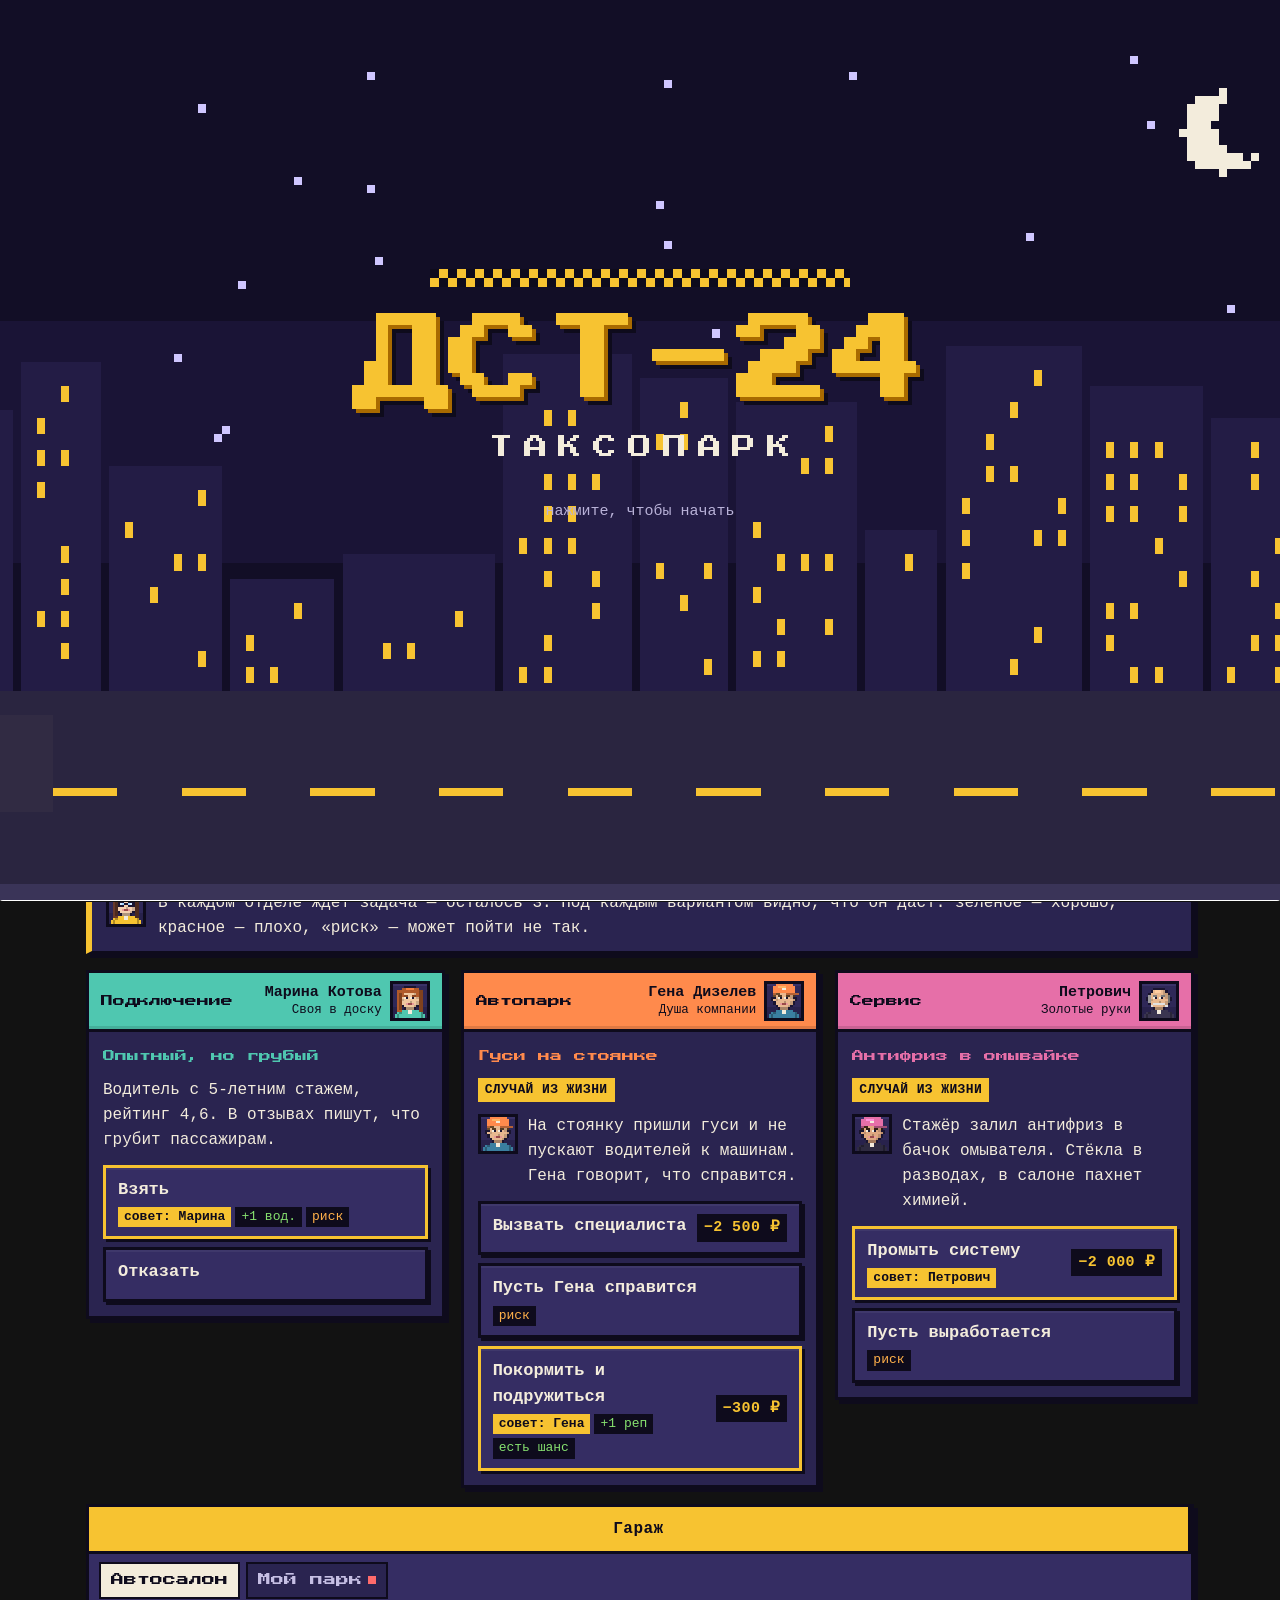
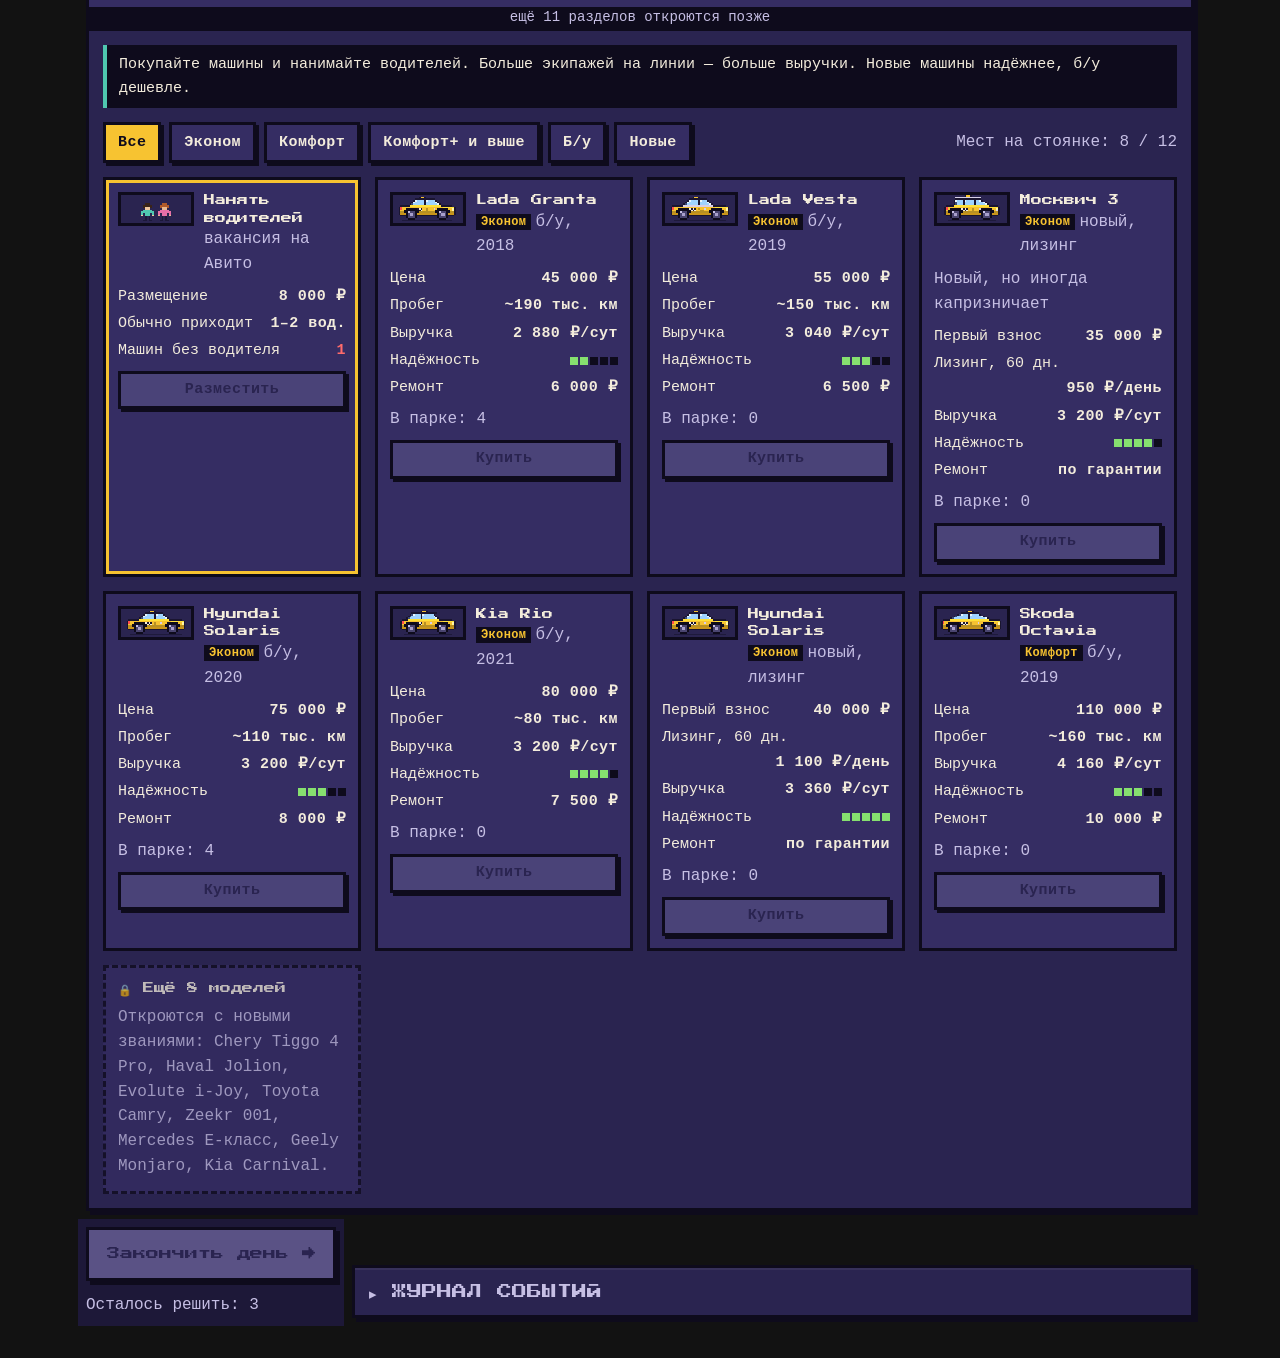
==== index.html @ 4552a959 "Онлайн: исправления после ревью — бот не трогает облако, снимок правок баланса в партии, честное сор" ====
<!doctype html>
<html lang="ru">
<head>
<meta charset="utf-8">
<meta name="viewport" content="width=device-width,initial-scale=1,viewport-fit=cover">
<link rel="manifest" href="manifest.webmanifest">
<meta name="theme-color" content="#1d1838">
<link rel="icon" href="icon-192.png">
<link rel="apple-touch-icon" href="icon-192.png">
<meta name="apple-mobile-web-app-capable" content="yes">
<meta name="apple-mobile-web-app-title" content="ДСТ-24">
<style>:root{padding-top:env(safe-area-inset-top,0px);padding-bottom:env(safe-area-inset-bottom,0px)}body{margin:0}img{max-width:100%}[hidden]{display:none!important}</style>
</head>
<body>
<title>Таксопарк «ДСТ-24»</title>
<meta name="claude:viewport-fit-sides" content="cover">
<link rel="preconnect" href="https://fonts.googleapis.com">
<link rel="stylesheet" href="https://fonts.googleapis.com/css2?family=Press+Start+2P&family=PT+Mono&display=swap">
<style>
/* Layout: manager game — header, HUD, city ticker, goals/quest, pixel scene, three department desks, tabbed management panel, end-of-day bar. Single dark "night shift" look. */
:root{
  --night:#1d1838; --panel:#2a2450; --panel-2:#352d63; --edge:#0e0b1c;
  --ink:#f3ecdc; --muted:#a8a0cc; --taxi:#f7c331;
  --d1:#4fc7b0; --d2:#ff8a4c; --d3:#e66fa8;
  --good:#86e06f; --bad:#ff6b6b;
  --deep:#1b1530; --hover:#41387a;
  --f-display:"Press Start 2P", "PT Mono", monospace;
  --f-body:"PT Mono", "Courier New", monospace;
  color-scheme:dark;
}
*{box-sizing:border-box}
body{background:var(--night);color:var(--ink);font-family:var(--f-body);font-size:17px;line-height:1.4}
.wrap{max-width:1140px;margin:0 auto;padding-block:20px 40px;padding-left:max(16px,env(safe-area-inset-left,0px));padding-right:max(16px,env(safe-area-inset-right,0px));display:grid;gap:16px}
h1,h2,h3{font-family:var(--f-display);font-weight:400;margin:0;text-wrap:balance}
p{margin:0}
.px{border:3px solid var(--edge);box-shadow:4px 4px 0 var(--edge)}
canvas{display:block;image-rendering:pixelated;image-rendering:crisp-edges}
button{font:inherit;color:inherit;cursor:pointer}
button:focus-visible,input:focus-visible{outline:3px solid var(--taxi);outline-offset:2px}

header{display:flex;flex-wrap:wrap;align-items:center;justify-content:space-between;gap:12px}
.logo{display:flex;align-items:center;gap:12px}
.checker{width:36px;height:24px;flex:none;background:conic-gradient(var(--edge) 25%,var(--taxi) 0 50%,var(--edge) 0 75%,var(--taxi) 0) 0 0/12px 12px;border:3px solid var(--edge)}
h1{font-size:clamp(14px,2.6vw,20px);color:var(--taxi);text-shadow:3px 3px 0 var(--edge)}
.head-right{display:flex;flex-wrap:wrap;gap:8px;align-items:center}
.date{font-family:var(--f-display);font-size:10px;background:var(--panel);padding:8px 10px}
.toggle{font-family:var(--f-display);font-size:9px;padding:8px 10px;background:var(--panel-2);border:3px solid var(--edge);box-shadow:3px 3px 0 var(--edge)}
.toggle.on{background:var(--taxi);color:var(--edge)}
.goal{font-size:15px;color:var(--muted)}
.goal b{color:var(--ink);font-weight:600}

.hud{display:grid;grid-template-columns:repeat(auto-fit,minmax(140px,1fr));gap:10px}
.stat{position:relative;background:var(--panel);padding:10px 12px;display:grid;gap:6px;min-width:0}
.stat .lbl{font-size:13px;color:var(--muted);text-transform:uppercase;letter-spacing:.08em}
.stat .val{font-family:var(--f-display);font-size:11px;font-variant-numeric:tabular-nums;white-space:nowrap;overflow:hidden;text-overflow:ellipsis}
.bar{height:10px;background:var(--edge);position:relative}
.bar i{position:absolute;inset:0 auto 0 0;background:var(--taxi);transition:width .4s steps(8)}
.bar.green i{background:var(--good)}
.stat.money .val{color:var(--taxi)}
.flash-up{animation:fu .6s steps(3)}.flash-down{animation:fd .6s steps(3)}
@keyframes fu{50%{color:var(--good)}} @keyframes fd{50%{color:var(--bad)}}

.ticker{display:flex;flex-wrap:wrap;gap:8px;align-items:center}
.ticker .lab{font-family:var(--f-display);font-size:9px;color:var(--muted)}
.news{font-size:15px;background:var(--panel);border:3px solid var(--edge);padding:4px 8px}
.news.up{border-color:var(--good)}.news.down{border-color:var(--bad)}
.news small{color:var(--muted)}
/* лента города: прогноз и новости карточками */
.ticker .lab{display:flex;align-items:center;gap:6px}
.wxs{display:flex;gap:6px;flex-wrap:wrap}
.wx,.nw{display:flex;align-items:center;gap:8px;background:var(--panel);border:3px solid var(--edge);box-shadow:3px 3px 0 var(--edge);padding:4px 10px 4px 6px;cursor:help;min-width:0}
.wx.now{background:var(--panel-2);border-color:#5a5285;padding:4px 12px 4px 6px}
.wx small,.nw-t small{display:block;font-size:12px;color:var(--muted);line-height:1.2;white-space:nowrap}
.wx b{display:block;font-size:15px;line-height:1.25}
.wx:not(.now){filter:saturate(.8)}
.fxs{display:flex;gap:4px;margin-top:3px;flex-wrap:wrap}
.fx{font-size:12px;line-height:1.4;padding:0 5px;background:var(--edge);white-space:nowrap}.fx.up{color:var(--good)}.fx.down{color:var(--bad)}
.ticker .tk{display:flex;flex-wrap:wrap;gap:8px;min-width:0}
.nw{border-left:6px solid var(--muted);scroll-snap-align:start;flex:none}
.nw.up{border-left-color:var(--good)}.nw.down{border-left-color:var(--bad)}
.nw.crisis{animation:pulseR 1.4s ease-in-out infinite;border-color:var(--bad)}
.nw-t b{display:block;font-weight:600;font-size:15px;line-height:1.25;white-space:nowrap}
.pips{display:flex;gap:2px;margin-left:2px}.pips i{width:5px;height:5px;background:#ffffff22}.pips i.on{background:var(--taxi)}
/* значок показателя слева от числа */
.stat .sv{display:flex;align-items:center;gap:10px;min-width:0}
.badge{flex:none;width:40px;height:40px;display:grid;place-items:center;background:var(--deep);box-shadow:inset 0 0 0 2px #ffffff12,3px 3px 0 var(--edge)}
.badge{position:relative}.badge .i16{display:block}
.badge .bn{position:absolute;right:-6px;top:-6px;min-width:16px;height:16px;padding:0 3px;background:var(--bad);color:var(--edge);font:9px/16px var(--f-display);font-style:normal;text-align:center;box-shadow:2px 2px 0 var(--edge)}
.badge.b-up .i16{animation:hop .5s steps(5)}.badge.b-down .i16{animation:sag .5s steps(5)}
.stat.money .badge.b-up .i16,.stat.money .badge.b-down .i16{animation:spin .6s steps(6)}
.stat.day .badge.b-up .i16{animation:flipX .5s steps(5)}
.stat.rep .badge.b-up{animation:glowB .7s steps(4)}
@keyframes hop{40%{transform:translateY(-6px)}}
@keyframes sag{0%{filter:brightness(.6)}30%{transform:translateX(-2px)}60%{transform:translateX(2px)}}
@keyframes spin{25%{transform:scaleX(.2)}50%{transform:scaleX(-1)}75%{transform:scaleX(.2)}}
@keyframes flipX{50%{transform:rotateX(90deg)}}
@keyframes glowB{50%{box-shadow:inset 0 0 0 2px var(--taxi),0 0 14px var(--taxi),3px 3px 0 var(--edge)}}
.toggle .i16{vertical-align:-3px}.toggle .i16+*,#menuBtn .i16{margin-right:6px}
.goalbox .lvl{display:inline-flex;align-items:center;gap:6px}
@media (prefers-reduced-motion:reduce){.badge .i16,.badge{animation:none!important}}

.tasks{display:grid;grid-template-columns:repeat(auto-fit,minmax(300px,1fr));gap:12px}
.goalbox{background:var(--panel);padding:12px 14px;display:grid;grid-template-columns:auto 1fr;gap:8px 14px;align-items:center;min-width:0}
.goalbox .lvl{font-family:var(--f-display);font-size:9px;color:var(--edge);background:var(--taxi);padding:6px 8px;white-space:nowrap}
.goalbox.quest .lvl{background:var(--d1)}
.goalbox .gt{font-weight:600;min-width:0}
.goalbox .gr{font-size:15px;color:var(--good);grid-column:1/-1}
.goalbox .bar{grid-column:1/-1}

.scene-box{background:var(--edge);overflow:hidden}
#scene,#sceneGL{margin:0 auto}

.desks{display:grid;grid-template-columns:repeat(auto-fit,minmax(290px,1fr));gap:16px;align-items:start}
.desk{background:var(--panel);min-width:0;position:relative}
.desk-head{display:flex;align-items:center;gap:10px;padding:8px 12px;background:var(--dc);color:var(--edge);border-bottom:3px solid var(--edge)}
.desk-head h2{font-size:10px}
.desk-head .boss{margin-left:auto;display:flex;align-items:center;gap:8px;text-align:right;font-size:14px;font-weight:600;line-height:1.15;min-width:0}
.face{width:40px;height:40px;background:var(--panel-2);border:3px solid var(--edge);flex:none}
.face.big{width:64px;height:64px}
.desk-body{padding:14px;display:grid;gap:12px;min-width:0}
.desk h3{font-size:10px;line-height:1.6;color:var(--dc);padding-right:70px}
.ev-text{display:flex;gap:10px;align-items:flex-start}
.badges{display:flex;flex-wrap:wrap;gap:6px}
.funny,.chainb{font-family:var(--f-display);font-size:8px;color:var(--edge);background:var(--taxi);padding:3px 5px}
.chainb{background:var(--d1)}
.choices{display:grid;gap:8px}
.choice{display:flex;justify-content:space-between;align-items:center;gap:10px;text-align:left;background:var(--panel-2);padding:9px 12px;border:3px solid var(--edge);box-shadow:3px 3px 0 var(--edge);font-weight:600;font-size:16px}
.choice:hover{background:var(--hover)}
.choice:active,.buy:active,.tab:active,.toggle:active{transform:translate(3px,3px);box-shadow:none}
.tag{font-family:var(--f-display);font-size:9px;white-space:nowrap;padding:4px 5px;background:var(--edge);color:var(--taxi)}
.tag.plus{color:var(--good)}
.result{background:var(--edge);padding:10px 12px;display:grid;gap:8px}
.chips{display:flex;flex-wrap:wrap;gap:6px}
.chip{font-family:var(--f-display);font-size:9px;padding:4px 6px;background:var(--panel-2)}
.chip.up{color:var(--good)}.chip.down{color:var(--bad)}
.stamp{position:absolute;top:62px;right:10px;font-family:var(--f-display);font-size:9px;color:var(--good);border:3px solid var(--good);padding:5px 6px;transform:rotate(-8deg);background:var(--panel)}

.mgmt{background:var(--panel);display:grid;min-width:0}
.mtabs{display:flex;flex-wrap:wrap;gap:0;border-bottom:3px solid var(--edge);background:var(--edge)}
.mtab{font-family:var(--f-display);font-size:9px;padding:12px 12px;background:var(--panel-2);border:0;border-right:3px solid var(--edge);color:var(--muted)}
.mtab.on{background:var(--taxi);color:var(--edge)}
.mbody{padding:14px;display:grid;gap:14px;min-width:0}
.sub{color:var(--muted);font-size:15px}

.tabs{display:flex;flex-wrap:wrap;gap:8px}
.tab{font-family:var(--f-display);font-size:9px;padding:8px 10px;background:var(--panel-2);border:3px solid var(--edge);box-shadow:3px 3px 0 var(--edge)}
.tab.on{background:var(--taxi);color:var(--edge)}
.grid{display:grid;grid-template-columns:repeat(auto-fit,minmax(210px,1fr));gap:14px}
.card2{background:var(--panel-2);padding:12px;display:grid;gap:8px;align-content:start;min-width:0;border:3px solid var(--edge)}
.car-top{display:flex;align-items:center;gap:10px}
.mini{width:76px;height:34px;background:var(--panel);border:3px solid var(--edge);flex:none}
.card2 h3{font-size:10px;line-height:1.5}
.kind{font-size:14px;color:var(--muted)}
.cls{font-family:var(--f-display);font-size:8px;background:var(--edge);color:var(--taxi);padding:2px 4px;margin-right:4px;vertical-align:1px}
.specs{display:grid;gap:4px;font-size:15px}
.spec{display:flex;justify-content:space-between;gap:8px}
.spec b{font-family:var(--f-display);font-size:9px;font-weight:400;align-self:center;white-space:nowrap}
.pips{display:flex;gap:2px}.pips i{width:8px;height:8px;background:var(--edge)}.pips i.on{background:var(--good)}
.btns{display:flex;flex-wrap:wrap;gap:8px;align-items:center}
.buy{flex:1;font-family:var(--f-display);font-size:9px;padding:9px 8px;background:var(--taxi);color:var(--edge);border:3px solid var(--edge);box-shadow:3px 3px 0 var(--edge);white-space:nowrap}
.buy.alt{background:var(--panel);color:var(--ink)}
.buy.sm{flex:0 0 auto;padding:7px 10px}
.cred{justify-content:flex-start;flex-wrap:nowrap;gap:12px}.cg{font:32px/1 var(--f-display);min-width:44px;height:44px;line-height:44px;text-align:center;background:var(--edge);color:var(--muted)}.cg.gA{color:var(--good)}.cg.gC{color:var(--taxi)}.cg.gD{color:var(--bad)}
.buy:disabled{background:#4a4378;color:var(--panel);cursor:not-allowed}
.done-tag{font-family:var(--f-display);font-size:9px;color:var(--good)}
.ownG{display:grid;grid-template-columns:repeat(auto-fill,minmax(128px,1fr));gap:10px}.own{background:var(--panel);border:3px solid var(--edge);padding:8px;overflow-wrap:anywhere;display:grid;gap:6px;justify-items:center;text-align:center;align-content:space-between}.own b{font-family:var(--f-display);font-size:9px;font-weight:400;line-height:1.5}.own small{color:var(--muted);line-height:1.35}.own.has{border-color:var(--good)}.own .buy{width:100%;min-height:44px}

.tablewrap{overflow-x:auto;max-height:440px;overflow-y:auto;border:3px solid var(--edge)}
table{border-collapse:collapse;width:100%;font-size:15px;font-variant-numeric:tabular-nums;min-width:560px}
th{font-family:var(--f-display);font-size:8px;color:var(--muted);text-align:left;padding:8px;background:var(--edge);position:sticky;top:0}
td{padding:6px 8px;border-bottom:2px solid var(--panel);background:var(--panel-2)}
td .bar{width:70px}
.st-ok{color:var(--good)}.st-bad{color:var(--bad)}

.dept3{display:grid;grid-template-columns:repeat(auto-fit,minmax(280px,1fr));gap:14px}
.dcard{background:var(--panel-2);border:3px solid var(--edge);display:grid;min-width:0}
.dcard .dh{background:var(--dc);color:var(--edge);padding:8px 10px;font-family:var(--f-display);font-size:9px;border-bottom:3px solid var(--edge)}
.dcard .db{padding:12px;display:grid;gap:10px}
.who{display:flex;gap:10px;align-items:center}
.who b{font-size:17px}
.perk{font-size:14px;color:var(--muted)}
.perk strong{color:var(--taxi);font-weight:600}
.namefield{display:flex;gap:6px}
input[type=text]{font:inherit;font-size:15px;background:var(--edge);color:var(--ink);border:3px solid var(--edge);padding:5px 8px;min-width:0;flex:1}
label.chk{display:flex;gap:6px;align-items:center;font-size:15px;cursor:pointer}
.row2{display:flex;justify-content:space-between;align-items:center;gap:8px;flex-wrap:wrap}
.count{font-family:var(--f-display);font-size:11px;min-width:3ch;text-align:center}
.netdot{display:inline-block;width:12px;height:12px;background:var(--muted);border:2px solid var(--edge);margin-right:6px;vertical-align:1px}.netdot.on{background:var(--good,#5c5)}
.netform{display:flex;flex-direction:column;gap:8px;margin:8px 0}.netform input{font:inherit;font-size:15px;background:var(--edge);color:var(--ink);border:3px solid var(--edge);padding:8px;min-width:0;width:100%}
input[type=range]{width:100%;accent-color:var(--taxi)}

.achs{display:grid;grid-template-columns:repeat(auto-fit,minmax(200px,1fr));gap:10px}
.ach{background:var(--panel-2);border:3px solid var(--edge);padding:10px;display:grid;gap:4px;opacity:.5}
.ach.got{opacity:1;border-color:var(--taxi)}
.ach b{font-family:var(--f-display);font-size:9px;line-height:1.5}
.ach span{font-size:14px;color:var(--muted)}.rew{font-style:normal;color:var(--taxi)}.livb{display:inline-flex;align-items:center;gap:6px;min-height:44px}.livb canvas.mini{width:57px;height:26px;image-rendering:pixelated}

.bottom{display:flex;flex-wrap:wrap;gap:16px;align-items:start}
.btn{font-family:var(--f-display);font-size:12px;padding:14px 18px;background:var(--taxi);color:var(--edge);border:3px solid var(--edge);box-shadow:4px 4px 0 var(--edge)}
.btn:active{transform:translate(4px,4px);box-shadow:none}
.btn:disabled{background:#5a5285;color:var(--panel);cursor:not-allowed}
.btn.ghost{background:var(--panel-2);color:var(--ink)}
.hint{color:var(--muted);font-size:15px}
.log{flex:1 1 300px;min-width:0;background:var(--panel);padding:12px 14px;max-height:200px;overflow:auto}
.log h3{font-size:10px;color:var(--muted);margin-bottom:8px}
.log ol{margin:0;padding:0;list-style:none;display:grid;gap:4px;font-size:15px}
.log li span{color:var(--muted);font-family:var(--f-display);font-size:9px;margin-right:6px}
.actions{display:flex;flex-direction:column;gap:12px}

[hidden]{display:none!important}
.modal{position:fixed;inset:0;background:rgba(14,11,28,.84);display:grid;place-items:center;z-index:20;
  padding:max(16px,env(safe-area-inset-top,0px)) max(16px,env(safe-area-inset-right,0px)) max(16px,env(safe-area-inset-bottom,0px)) max(16px,env(safe-area-inset-left,0px))}
.modal.pause{z-index:40}
.card{background:var(--panel);width:min(560px,100%);padding:20px;display:grid;gap:14px;max-height:100%;overflow:auto}
.card h2{font-size:13px;color:var(--taxi);line-height:1.5}
.rows{display:grid;gap:6px;font-variant-numeric:tabular-nums}
.row{display:flex;justify-content:space-between;gap:12px;border-bottom:2px dashed var(--panel-2);padding-bottom:5px}
.row b{font-family:var(--f-display);font-size:10px;white-space:nowrap;align-self:center}
.row.total b{color:var(--taxi)}
.pos{color:var(--good)}.neg{color:var(--bad)}
.note{color:var(--muted);font-size:15px}
.modes,.cands{display:grid;gap:10px}
.mode{display:grid;gap:4px;text-align:left;background:var(--panel-2);padding:12px 14px;border:3px solid var(--edge);box-shadow:3px 3px 0 var(--edge)}
.mode:hover{background:var(--hover)}
.mode b{font-family:var(--f-display);font-size:10px;font-weight:400;color:var(--taxi);line-height:1.5}
.mode span{color:var(--muted);font-size:15px}
.cand{display:flex;gap:12px;align-items:center;text-align:left;background:var(--panel-2);padding:10px 12px;border:3px solid var(--edge);box-shadow:3px 3px 0 var(--edge)}
.cand:hover{background:var(--hover)}
.cand div{display:grid;gap:2px;min-width:0}
.cand b{font-size:17px}
.cand small{color:var(--muted);font-size:14px}
.step{font-family:var(--f-display);font-size:9px;color:var(--muted)}
.mg-q{font-size:20px;font-weight:600;color:var(--taxi)}
.mode.mg-ok,.mg-doc.mg-ok{border-color:var(--good);background:#2f5a3a}
.mode.mg-bad,.mg-doc.mg-bad{border-color:var(--bad);background:#5a2f3a}
.mg-today{font-family:var(--f-display);font-size:13px;line-height:1.5;background:var(--taxi);color:var(--edge);border:3px solid var(--edge);padding:10px 12px;text-align:center;margin:8px 0}.mg-doc .ago:empty{display:none}.mg-doc .ago{display:block;font-size:13px;color:var(--bad);margin-top:2px}.mg-docs{display:grid;grid-template-columns:repeat(auto-fit,minmax(150px,1fr));gap:8px}
.mg-doc{display:grid;gap:2px;text-align:left;background:var(--panel-2);border:3px solid var(--edge);box-shadow:3px 3px 0 var(--edge);padding:8px 10px}
.mg-doc b{font-family:var(--f-ui);font-size:17px;letter-spacing:.05em}
.mg-doc span{font-size:15px;color:var(--muted)}
.mg-doc.on{border-color:var(--taxi);background:#4a4378}
.mg-timer{font-family:var(--f-ui);font-weight:700;font-size:18px;color:var(--taxi)}
.mg-bar{position:relative;height:34px;background:var(--edge);border:3px solid var(--edge);overflow:hidden}
.mg-zone{position:absolute;top:0;bottom:0;background:var(--good)}
.mg-mark{position:absolute;top:-2px;bottom:-2px;width:6px;margin-left:-3px;background:var(--taxi);box-shadow:0 0 0 2px var(--edge)}
.rentrow{display:grid;gap:4px;background:var(--panel);border:3px solid var(--edge);padding:8px 10px}
.rankb{font-family:var(--f-ui);font-weight:700;font-size:15px;background:var(--taxi);color:var(--edge);padding:6px 10px}
.votes{display:flex;gap:6px;align-items:center;margin-top:4px}
.votes .face{width:30px;height:30px}
.dash{background:var(--edge);padding:10px 12px;display:grid;gap:6px;font-family:"PT Mono",monospace;font-size:15px;color:var(--good)}
.lg-canvas{width:min(100%,280px);height:auto;aspect-ratio:8/9;margin:0 auto;border:3px solid var(--edge);touch-action:manipulation}
.mg-gauge{display:block;width:min(100%,384px);height:auto;margin:0 auto;border:3px solid var(--edge)}
.mg-bar.park{background:repeating-linear-gradient(90deg,#2a2740 0 18px,#322e4c 18px 20px)}
.mode:disabled{cursor:not-allowed}
.logo-c{width:32px;height:32px;flex:none}
.logo-c.sm{width:16px;height:16px;display:inline-block;vertical-align:-3px;margin-right:4px}
#ownerC{width:40px;height:40px}
.mapc{width:100%;max-width:640px;height:auto;aspect-ratio:16/9;border:3px solid var(--edge);margin:0 auto}
.sw{display:inline-block;width:12px;height:12px;border:2px solid var(--edge);margin-right:5px;vertical-align:-2px}
.chart{width:100%;height:auto;display:block}
.paper{background:#efe6cf;color:#2a2018;padding:16px 18px;border:3px solid var(--edge);display:grid;gap:8px;font-family:"PT Mono",monospace}
.paper h3{font-family:var(--f-display);font-size:11px;color:#2a2018;margin-top:4px;line-height:1.5}
.paper p{color:#3a3028;font-size:15px}
.paper-head{font-family:var(--f-display);font-size:15px;text-align:center;border-bottom:3px double #2a2018;padding-bottom:6px;letter-spacing:.05em}
.paper-sub{font-size:13px;text-align:center;color:#5a4a38}
.mode.lot{cursor:default}
/* мягче: внутренняя подсветка панелей и фон */
.px{box-shadow:4px 4px 0 var(--edge),inset 0 2px 0 rgba(255,255,255,.06)}
body{background:linear-gradient(180deg,#1f1a3c 0%,#18142f 100%) fixed}
.desk-head{box-shadow:inset 0 -3px 0 rgba(0,0,0,.12)}
.choice{box-shadow:3px 3px 0 var(--edge),inset 0 2px 0 rgba(255,255,255,.05)}
.advisor{background:var(--panel);display:flex;gap:12px;align-items:center;padding:10px 14px;border-left:6px solid var(--taxi)}
.advisor .adv-t{display:grid;gap:2px;flex:1;min-width:0}
.advisor b{font-family:var(--f-display);font-weight:400;font-size:10px;color:var(--taxi)}
.advisor span{font-size:16px}
.choice .cl{display:grid;gap:4px;min-width:0}
.effs{display:flex;flex-wrap:wrap;gap:4px}
.eff{font-style:normal;font-size:13px;font-weight:400;padding:0 6px;background:var(--edge);color:var(--muted)}
.eff.up{color:var(--good)}.eff.down{color:var(--bad)}.eff.risk{color:#ffb04a}.eff.game{color:var(--d1)}
.newdot{display:inline-block;width:8px;height:8px;background:var(--bad);margin-left:6px;vertical-align:2px}
.mtab-more{align-self:center;padding:0 12px;color:var(--muted);font-size:14px}
.hintbox{background:var(--edge);border-left:4px solid var(--d1);padding:8px 12px;font-size:15px;color:var(--ink);max-width:none}
.bignet{font-family:var(--f-display);font-size:26px;text-align:center;padding:6px 0}
.more summary{cursor:pointer;color:var(--taxi);font-size:15px;padding:6px 0}
.more[open] summary{margin-bottom:8px}
@keyframes popIn{from{opacity:0;transform:translateY(10px) scale(.97)}to{opacity:1;transform:none}}
@keyframes fadeIn{from{opacity:0}to{opacity:1}}
@keyframes slideUp{from{opacity:0;transform:translate(-50%,20px)}to{opacity:1;transform:translate(-50%,0)}}
@keyframes deskIn{from{opacity:0;transform:translateY(14px)}to{opacity:1;transform:none}}
@keyframes chipIn{from{opacity:0;transform:scale(.6)}to{opacity:1;transform:none}}
@keyframes glow{0%,100%{box-shadow:4px 4px 0 var(--edge),0 0 0 0 rgba(247,195,49,.0)}50%{box-shadow:4px 4px 0 var(--edge),0 0 18px 2px rgba(247,195,49,.45)}}
@keyframes pulseR{0%,100%{opacity:1}50%{opacity:.55}}
.modal{backdrop-filter:blur(4px);-webkit-backdrop-filter:blur(4px);animation:fadeIn .18s ease-out}
.modal .card{animation:popIn .24s cubic-bezier(.2,.9,.3,1.2)}
.toast{animation:slideUp .28s cubic-bezier(.2,.9,.3,1.1)}
.desks.fresh .desk{animation:deskIn .45s cubic-bezier(.2,.9,.3,1) both}
.desks.fresh .desk:nth-child(2){animation-delay:.08s}.desks.fresh .desk:nth-child(3){animation-delay:.16s}
.result .chip{animation:chipIn .3s cubic-bezier(.2,.9,.3,1.4) both}
.result .chip:nth-child(2){animation-delay:.05s}.result .chip:nth-child(3){animation-delay:.1s}
.mbody.swap{animation:fadeIn .2s ease-out}
.mbody.swap .card2{animation:deskIn .35s cubic-bezier(.2,.9,.3,1) both}
.mbody.swap .card2:nth-child(2){animation-delay:.04s}.mbody.swap .card2:nth-child(3){animation-delay:.08s}.mbody.swap .card2:nth-child(4){animation-delay:.12s}
.mbody.swap .card2:nth-child(5){animation-delay:.16s}.mbody.swap .card2:nth-child(n+6){animation-delay:.2s}
/* отклик: всплывающая сумма, монетки, тряска, переход ночь → утро */
.pop{position:absolute;right:10px;top:4px;font-family:var(--f-display);font-size:10px;pointer-events:none;white-space:nowrap;animation:popUp 1.3s ease-out forwards;text-shadow:2px 2px 0 var(--edge)}
.pop.pos{color:var(--good)}.pop.neg{color:var(--bad)}
@keyframes popUp{0%{opacity:0;transform:translateY(6px)}15%{opacity:1;transform:none}100%{opacity:0;transform:translateY(-22px)}}
.coin{position:absolute;left:24px;bottom:10px;width:8px;height:8px;background:var(--taxi);box-shadow:inset -2px -2px 0 #c9951a,inset 2px 2px 0 #fff6a8;pointer-events:none;animation:coinFly .9s cubic-bezier(.3,.7,.4,1) both}
@keyframes coinFly{0%{opacity:0;transform:translate(var(--x0),var(--y0)) scale(.6)}25%{opacity:1}100%{opacity:0;transform:none}}
.wrap.jolt{animation:jolt .35s steps(6)}
@keyframes jolt{0%,100%{transform:none}20%{transform:translate(-4px,1px)}40%{transform:translate(4px,-1px)}60%{transform:translate(-3px,0)}80%{transform:translate(2px,1px)}}
.dayfx{position:fixed;inset:0;z-index:35;pointer-events:none;display:grid;place-items:center;overflow:hidden;background:linear-gradient(#0b0916,var(--night) 55%,#61396d);animation:dayfx 1.4s ease-in-out forwards}
.dayfx .dfx-t{position:relative;font-family:var(--f-display);font-size:22px;color:var(--taxi);text-shadow:4px 4px 0 var(--edge)}
.dayfx .dfx-sun{position:absolute;left:50%;top:50%;width:28px;height:28px;margin:-14px;background:#ffe27a;box-shadow:0 0 0 4px #ffd447,0 0 40px 10px #ffb04a88;animation:sunUp 1.4s ease-out forwards}
@keyframes dayfx{0%{opacity:0}30%,65%{opacity:1}100%{opacity:0}}
@keyframes sunUp{0%{transform:translateY(160px);opacity:0}40%{opacity:1}100%{transform:translateY(-80px)}}
.btn:not(:disabled):hover,.toggle:hover,.tab:hover{filter:brightness(1.1)}
@media (prefers-reduced-motion:reduce){.wrap.jolt,.coin,.mbody.swap .card2{animation:none}}
.choice,.buy,.mode,.tab,.mtab,.toggle,.btn{transition:transform .12s ease,box-shadow .12s ease,background-color .15s ease,filter .15s}
.choice:hover,.mode:hover,.buy:not(:disabled):hover{transform:translate(-1px,-1px);filter:brightness(1.08)}
.choice:hover{box-shadow:5px 5px 0 var(--edge)}
.btn.ready{animation:glow 1.6s ease-in-out infinite}
.bar i{transition:width .6s cubic-bezier(.2,.9,.3,1)}
.news.crisis{animation:pulseR 1.4s ease-in-out infinite;border-color:var(--bad)}
.streak{display:flex;gap:6px;justify-content:center}
.streak i{font-style:normal;width:32px;height:32px;display:grid;place-items:center;background:var(--edge);color:var(--muted);font-family:var(--f-display);font-size:11px}
.streak i.on{background:var(--taxi);color:var(--edge)}
.dp-canvas{width:min(100%,520px);height:auto;aspect-ratio:5/3;margin:0 auto;border:3px solid var(--edge);touch-action:manipulation;cursor:pointer}
.who b{font-family:var(--f-display)}
@media (max-width:700px){.bottom{flex-direction:column-reverse}.actions{position:sticky;bottom:calc(8px + env(safe-area-inset-bottom,0px));z-index:6;flex-direction:row;flex-wrap:wrap;background:var(--night);padding:8px 0}.actions .hint{flex-basis:100%}}
.dilem{font-family:var(--f-display);font-size:13px;color:#fff;background:#d6453d;padding:2px 7px}
.dilem-t{font-size:14px;color:var(--muted);align-self:center}
.desk.dl{box-shadow:4px 4px 0 var(--edge),0 0 0 3px #d6453d inset}
.eff.echo{color:#c9a6ff}.eff.adv{color:var(--edge);background:var(--taxi);font-weight:600}
.choice.advised{border-color:var(--taxi)}
.relnote{display:block;font-style:normal;font-size:14px;margin-top:4px}.relnote.up{color:var(--good)}.relnote.down{color:var(--bad)}
.echo-it{background:var(--panel-2);border-left:4px solid var(--good);padding:8px 12px;margin:8px 0}.echo-it.bad{border-left-color:var(--bad)}
.echo-it small{color:var(--muted);font-size:14px}
.menu-grid{display:grid;grid-template-columns:repeat(auto-fit,minmax(200px,1fr));gap:10px;margin:12px 0}
.mtabs{flex-direction:column;align-items:stretch}
.mgroups{display:flex;flex-wrap:wrap;background:var(--edge)}
.mgroups .mtab{flex:1 1 auto;position:relative}
.subtabs{display:flex;flex-wrap:wrap;gap:6px;padding:8px 10px;background:var(--panel-2);border-top:3px solid var(--edge)}
.stab{font-family:var(--f-display);font-size:13px;padding:6px 10px;background:var(--panel);border:2px solid var(--edge);color:var(--muted);position:relative}
.stab.on{background:var(--ink);color:var(--edge)}
details.log summary{cursor:pointer;font-family:var(--f-display);font-size:15px;color:var(--muted);list-style:none}
details.log summary::before{content:'▸ '}details.log[open] summary::before{content:'▾ '}
details.log[open] summary{margin-bottom:8px}
.tease{background:var(--edge);border-left:4px solid var(--d3);padding:8px 12px;font-size:15px}
.tease b{color:var(--d3)}
.goalbox.kpi .lvl{background:var(--d3)}
.rel{color:var(--d3);letter-spacing:2px;font-size:15px}
.photo{width:100%;height:auto;border:3px solid var(--edge);image-rendering:pixelated}
a.btn{text-decoration:none;display:inline-block}
body.big{font-size:19px}body.big .choice{font-size:19px}body.big .kind,body.big .sub,body.big .note,body.big .news,body.big .eff{font-size:17px}body.big .stat .val{font-size:14px}
body.cb{--good:#4fa8ff;--bad:#ffb04a}
body.cb .eff.up::before,body.cb .chip.up::before{content:'▲ '}body.cb .eff.down::before,body.cb .chip.down::before{content:'▼ '}
.ticker{flex-wrap:wrap;min-width:0}
.ticker .tk{display:flex;flex-wrap:nowrap;flex:1 1 100%;gap:8px;overflow-x:auto;scroll-snap-type:x mandatory;padding-bottom:3px;scrollbar-width:none;min-width:0;-webkit-mask-image:linear-gradient(90deg,#000 92%,transparent)}
@media (min-width:701px){.ticker .tk{flex-wrap:wrap;overflow:visible;-webkit-mask-image:none}}
@media (max-width:700px){.hud .badge{width:36px;height:36px}.hud .stat .sv{gap:8px}}
.ticker .tk::-webkit-scrollbar{display:none}
.ticker .news{white-space:nowrap;flex:none}
.eff.adv2{background:#2b3a66;color:#cfe0ff}
.tag.short{background:#5a1f2a;color:#ffb3b3;display:grid;justify-items:end}.tag.short small{font-size:11px}
.later{margin-top:6px;color:var(--d3);font-size:14px}
.card2.locked{opacity:.75;border-style:dashed}
.card2.hire.need{box-shadow:0 0 0 3px var(--taxi) inset}
.stat .val small{font-size:.8em}
.actions{position:sticky;bottom:calc(8px + env(safe-area-inset-bottom,0px));z-index:6;background:var(--night);padding:8px;margin:-8px}
@media (min-width:701px){.bottom{align-items:end}}
@media (max-width:700px){
 header{gap:8px}.head-right{gap:6px;flex-wrap:nowrap;width:100%;justify-content:space-between}
 .head-right .rankb,.head-right .date{font-size:11px;padding:4px 6px}
 .logo h1{font-size:12px}
 .goal{font-size:13px}
 .hud{grid-template-columns:repeat(2,1fr);gap:6px}
 .dsea{display:none}
 .hud .stat{padding:6px 8px;gap:3px}.hud .stat .lbl{font-size:11px;letter-spacing:0}
 .hud .stat.money{grid-column:1/-1}
 .news{font-size:13px}
}
.splash{position:fixed;inset:0;z-index:100;background:var(--edge);display:grid;place-items:center;overflow:hidden;cursor:pointer;transition:opacity .5s steps(5)}
.splash.out{opacity:0;pointer-events:none}
.studio{position:fixed;inset:0;z-index:101;background:#0b0916;display:grid;place-items:center;cursor:pointer;transition:opacity .6s steps(6)}
.studio.out{opacity:0;pointer-events:none}
.studio .st-in{display:grid;justify-items:center;gap:22px;padding:16px}
.studio canvas{width:144px;height:144px;image-rendering:pixelated;animation:stPop .5s steps(5) both}
.studio .st-name{font-family:"Press Start 2P",monospace;font-size:clamp(20px,6vw,44px);letter-spacing:.04em;display:flex;position:relative;overflow:hidden;padding:4px 2px}
.studio .st-name span{opacity:0;animation:stIn .25s steps(3) forwards}
.studio .st-name .a{color:var(--taxi);text-shadow:3px 3px 0 #b5531a}
.studio .st-name .b{color:var(--ink);text-shadow:3px 3px 0 #3a3458}
.studio .st-name::after{content:"";position:absolute;top:0;bottom:0;width:18%;left:-30%;background:linear-gradient(90deg,transparent,rgba(255,255,255,.55),transparent);animation:stShine .7s 1.5s steps(8) forwards}
.studio .st-sub{font-family:"PT Mono",monospace;font-size:15px;color:#8f86b8;letter-spacing:.3em;text-transform:uppercase;opacity:0;animation:stIn .4s 1.6s steps(4) forwards}
@keyframes stPop{0%{transform:scale(0)}60%{transform:scale(1.15)}100%{transform:scale(1)}}
@keyframes stIn{to{opacity:1}}
@keyframes stShine{to{left:120%}}
#splC{position:absolute;inset:0;width:100%;height:100%;image-rendering:pixelated;object-fit:cover}
.spl-t{position:relative;text-align:center;padding:0 16px;margin-top:-12vh}
.spl-chk{width:clamp(180px,44vw,420px);height:18px;margin:0 auto 22px;background:repeating-conic-gradient(var(--taxi) 0 25%,var(--edge) 0 50%) 0 0/18px 18px;animation:splWipe .6s steps(10) both}
.spl-logo{font-family:var(--f-display);font-size:clamp(38px,10vw,96px);line-height:1.1;color:var(--taxi);text-shadow:4px 4px 0 #a86a00,8px 8px 0 var(--edge);animation:splDrop .7s steps(7) .35s both}
.spl-sub{margin-top:14px;font-family:var(--f-display);font-size:clamp(12px,2.8vw,24px);letter-spacing:.45em;padding-left:.45em;color:var(--ink);animation:splFade .5s steps(5) 1.05s both}
.spl-tap{margin-top:34px;font-size:15px;color:#b9b2d8;animation:splFade .3s 1.7s both,splBlink 1.2s steps(2) 2s infinite}
@keyframes splWipe{from{clip-path:inset(0 100% 0 0)}to{clip-path:inset(0)}}
@keyframes splDrop{from{transform:translateY(-70px);opacity:0}to{transform:none;opacity:1}}
@keyframes splFade{from{opacity:0}to{opacity:1}}
@keyframes splBlink{50%{opacity:0}}
.coach{position:absolute;z-index:16;background:var(--taxi);color:var(--deep);padding:12px 14px;font-size:15px;line-height:1.4;box-shadow:4px 4px 0 #000;animation:fadeIn .2s ease-out}
.coach::before{content:"";position:absolute;left:var(--ax,50%);top:-10px;margin-left:-10px;border:10px solid transparent;border-top:0;border-bottom-color:var(--taxi)}
.coach.float::before{display:none}
.coach.float{box-shadow:4px 4px 0 #000,0 0 0 4px var(--deep)}
.coach.above::before{top:auto;bottom:-10px;border:10px solid transparent;border-bottom:0;border-top-color:var(--taxi)}
.coach .cstep{font-family:var(--f-display);font-size:9px;letter-spacing:.05em;opacity:.75}
.coach p{margin:6px 0 10px}
.coach .cbtns{display:flex;gap:10px;align-items:center;flex-wrap:wrap}
.coach .buy{background:var(--deep);color:var(--taxi)}
.coach .cskip{background:none;border:0;color:var(--deep);text-decoration:underline;font:inherit;font-size:13px;cursor:pointer;padding:4px 0}
.coach-hl{position:relative;z-index:15;outline:4px solid var(--taxi);outline-offset:4px;animation:coachPulse 1.2s steps(2) infinite}
@keyframes coachPulse{50%{outline-color:#fff6c4}}
ol.steps{padding-left:22px;display:grid;gap:4px}
.codebox{width:100%;min-height:110px;resize:vertical;font-family:"PT Mono",monospace;font-size:13px;line-height:1.35;background:var(--edge);color:var(--ink);border:3px solid var(--edge);padding:8px;word-break:break-all}
.codebox:focus-visible{outline:3px solid var(--taxi);outline-offset:2px}
.toast{position:fixed;left:50%;bottom:calc(16px + env(safe-area-inset-bottom,0px));transform:translateX(-50%);background:var(--taxi);color:var(--edge);font-family:var(--f-display);font-size:10px;line-height:1.6;padding:10px 14px;z-index:30;max-width:calc(100% - 32px);text-align:center}

/* ---- читаемость: крупнее и контрастнее, стиль тот же ---- */
:root{--muted:#c6bfe4;--f-ui:"PT Mono","Courier New",monospace}
body{font-size:16px;line-height:1.55}
p{max-width:70ch}
h1{font-size:clamp(16px,2.8vw,22px)}
.desk-head h2{font-size:12px}
.desk h3{font-size:12px;line-height:1.7}
.card h2{font-size:15px;line-height:1.6}
.card2 h3{font-size:11px;line-height:1.6}
.stat .val{font-size:13px}
.stat .lbl{font-size:14px;font-weight:600}
.btn{font-size:13px}
.date,.toggle,.ticker .lab,.goalbox .lvl,.funny,.chainb,.tag,.chip,.stamp,.mtab,.tab,.cls,.spec b,.buy,.done-tag,th,.dcard .dh,.count,.ach b,.log li span,.step,.toast,.row b,.mode b,.log h3{
  font-family:var(--f-ui);font-weight:700;letter-spacing:.03em}
.date,.toggle{font-size:15px}
.ticker .lab,.log h3{font-size:15px}
.goalbox .lvl{font-size:14px}
.funny,.chainb{font-size:13px;padding:2px 7px}
.tag{font-size:15px;padding:2px 7px}
.chip{font-size:14px;padding:2px 8px}
.stamp{font-size:14px}
.mtab{font-size:16px;padding:10px 14px}
.tab{font-size:15px;padding:6px 12px}
.cls{font-size:12px;padding:1px 5px}
.spec b{font-size:15px}.own b{font-size:14px;font-family:var(--f-ui)}
.buy{font-size:15px;padding:7px 10px}
.buy.sm{padding:5px 10px}
.buy.to{white-space:nowrap;min-height:44px}
.buy.tap{min-height:44px}
.done-tag{font-size:15px}
th{font-size:13px}
.dcard .dh{font-size:15px}
.count{font-size:18px}
.ach b{font-size:15px;line-height:1.3}
.log li span{font-size:13px}
.step{font-size:14px}
.toast{font-size:16px;line-height:1.4}
.row b{font-size:16px}
.mode b{font-size:16px;line-height:1.3}
.choice{font-size:17px}
.kind,.perk,.ach span,.cand small,.news,.hint,.sub,.note,.goal{font-size:16px}
.log ol{font-size:16px}
.desk-head .boss{font-size:15px}
.stamp{top:66px}
/* ---- карточки: текст не вылезает за края ---- */
.grid{grid-template-columns:repeat(auto-fill,minmax(240px,1fr))}
.card2{overflow:hidden}
.card2 h3{overflow-wrap:anywhere}
.spec{flex-wrap:wrap;align-items:baseline;row-gap:2px;font-size:15px}
.spec>span:first-child{flex:1 1 auto;min-width:0}
.spec b{white-space:normal;text-align:right;margin-left:auto;font-size:15px}
.spec .pips{margin-left:auto;align-self:center}
.buy{white-space:normal;min-width:0;line-height:1.25;text-align:center;overflow-wrap:anywhere}
.btns{min-width:0}
.car-top{align-items:flex-start}
.car-top>div{min-width:0}
.kind{overflow-wrap:anywhere}
.tag,.chip{max-width:100%}
.choice span:first-child{min-width:0}
@media (prefers-reduced-motion:reduce){*{animation:none!important;transition:none!important}}
</style>

<div class="wrap">
  <header>
    <div class="logo"><canvas class="logo-c" id="logoC" width="8" height="8" aria-hidden="true"></canvas><canvas class="face" id="ownerC" width="16" height="16" aria-label="Владелец"></canvas><h1 id="parkName">Таксопарк «ДСТ-24»</h1></div>
    <div class="head-right">
      <span class="rankb px" id="rank"></span>
      <span class="date px" id="date"></span>
      <button class="toggle" id="pauseBtn" aria-label="Пауза" title="Пауза">❚❚</button>
      <button class="toggle" id="menuBtn" aria-haspopup="dialog">☰ Меню</button>
      <div hidden><button id="installBtn" hidden></button><button id="photoBtn"></button><button id="helpBtn"></button><button id="musicBtn"></button><button id="sfxBtn"></button><button id="saveBtn"></button><button id="restart"></button></div>
    </div>
  </header>
  <div class="goal" id="goalHead"></div>

  <section class="hud" id="hud" aria-label="Показатели парка"></section>
  <div class="ticker" id="ticker"></div>
  <section class="tasks" id="tasks"></section>

  <div class="scene-box px"><canvas id="scene" width="320" height="150" aria-label="Двор таксопарка"></canvas></div>

  <section class="advisor px" id="advisor"></section>
  <section class="desks" id="desks"></section>

  <section class="mgmt px">
    <div class="mtabs" id="mtabs" role="tablist"></div>
    <div class="mbody" id="mbody"></div>
  </section>

  <div class="bottom">
    <div class="actions">
      <button class="btn" id="endDay" disabled>Закончить день →</button>
      <span class="hint" id="hint"></span>
      <button class="btn ghost" id="autoBtn" hidden>Авто-решение</button>
    </div>
    <details class="log px"><summary>ЖУРНАЛ СОБЫТИЙ</summary><ol id="log"></ol></details>
  </div>
</div>

<div class="modal" id="modal" hidden><div class="card px" id="modalCard"></div></div>
<div class="toast px" id="toast" hidden></div>
<div class="modal pause" id="pause" hidden role="dialog" aria-modal="true" aria-labelledby="pauseH"><div class="card px"><span class="step">ПАУЗА</span><h2 id="pauseH">Игра на паузе</h2><p>Таймеры, анимация и музыка остановлены. Продолжайте, когда будете готовы.</p><div class="btns"><button class="btn" id="pauseGo">Продолжить ▶</button></div></div></div>
<div class="coach px" id="coach" hidden role="dialog" aria-live="polite"></div>
<div class="studio" id="studio" role="img" aria-label="SitromGames представляет" tabindex="0"><div class="st-in"><canvas id="studioC" width="24" height="24"></canvas><div class="st-name" id="studioName"></div><div class="st-sub">представляет</div></div></div>
<div class="splash" id="splash" role="button" tabindex="0" aria-label="Таксопарк «ДСТ-24». Нажмите, чтобы начать">
  <canvas id="splC" width="200" height="112" aria-hidden="true"></canvas>
  <div class="spl-t"><div class="spl-chk"></div><div class="spl-logo">ДСТ-24</div><div class="spl-sub">ТАКСОПАРК</div><div class="spl-tap">нажмите, чтобы начать</div></div>
</div>

<script>
/* ================= ДАННЫЕ ================= */
const DAYS=30, GOAL_MONEY=350000, GOAL_CARS=15, OFFICE=2000, PARKING=500, HIRE_COST=8000, STAFF_PAY=900;
const START_DATE=new Date(2026,10,1);

/* порядок = от самых «слабых» к лучшим */
const MODELS={
  granta:{name:'Lada Granta',cls:'Эконом',kind:'б/у, 2018',km0:190000,price:45000,lease:0,mult:.9,fail:.06,repair:6000,resale:25000,body:'#f7c331',trim:'#c9951a'},
  vesta:{name:'Lada Vesta',cls:'Эконом',kind:'б/у, 2019',km0:150000,price:55000,lease:0,mult:.95,fail:.05,repair:6500,resale:32000,body:'#f3ecdc',trim:'#f7c331'},
  moskvich:{name:'Москвич 3',cls:'Эконом',kind:'новый, лизинг',km0:0,price:35000,lease:950,mult:1,fail:.03,repair:0,resale:50000,body:'#e9e4f2',trim:'#e66fa8',note:'Новый, но иногда капризничает'},
  solaris:{name:'Hyundai Solaris',cls:'Эконом',kind:'б/у, 2020',km0:110000,price:75000,lease:0,mult:1,fail:.035,repair:8000,resale:45000,body:'#ffd447',trim:'#d4a21c'},
  rio:{name:'Kia Rio',cls:'Эконом',kind:'б/у, 2021',km0:80000,price:80000,lease:0,mult:1,fail:.03,repair:7500,resale:48000,body:'#ffe27a',trim:'#4fc7b0'},
  solarisNew:{name:'Hyundai Solaris',cls:'Эконом',kind:'новый, лизинг',km0:0,price:40000,lease:1100,mult:1.05,fail:.01,repair:0,resale:60000,rep:1,body:'#fff0a0',trim:'#e0b830'},
  octavia:{name:'Skoda Octavia',cls:'Комфорт',kind:'б/у, 2019',km0:160000,price:110000,lease:0,mult:1.3,fail:.04,repair:10000,resale:65000,body:'#d9dde8',trim:'#4a4570'},
  tiggo:{rank:1,name:'Chery Tiggo 4 Pro',cls:'Комфорт',kind:'новый кроссовер, лизинг',km0:0,price:50000,lease:1200,mult:1.15,fail:.02,repair:0,resale:70000,rep:1,body:'#ff8a4c',trim:'#c25a22',shape:'suv'},
  jolion:{rank:1,name:'Haval Jolion',cls:'Комфорт',kind:'новый кроссовер, лизинг',km0:0,price:70000,lease:1500,mult:1.35,fail:.015,repair:0,resale:90000,rep:1,body:'#86c4e0',trim:'#3a7fa0',shape:'suv'},
  evolute:{rank:2,ev:1,name:'Evolute i-Joy',cls:'Эконом',kind:'новый электромобиль, лизинг',km0:0,price:45000,lease:1000,mult:1,fail:.012,repair:0,resale:55000,rep:1,body:'#86e06f',trim:'#2e7a3a',note:'Не боится цен на бензин. Нужна зарядная станция'},
  camry:{rank:2,name:'Toyota Camry',cls:'Комфорт+',kind:'новая, лизинг',km0:0,price:90000,lease:1900,mult:1.8,fail:.01,repair:0,resale:130000,rep:2,body:'#2e2a40',trim:'#151222'},
  zeekr:{rank:2,ev:1,name:'Zeekr 001',cls:'Комфорт+',kind:'новый электромобиль, лизинг',km0:0,price:100000,lease:2000,mult:1.85,fail:.01,repair:0,resale:140000,rep:2,body:'#4a88c8',trim:'#1c1a24',note:'Электро-премиум. Нужна зарядная станция'},
  mercedes:{rank:3,name:'Mercedes E-класс',cls:'Бизнес',kind:'б/у, 2017',km0:220000,price:200000,lease:0,mult:2.4,fail:.045,repair:22000,resale:120000,rep:1,body:'#1c1a24',trim:'#a8a0cc',note:'Престижно, но ремонт дорогой'},
  monjaro:{rank:3,name:'Geely Monjaro',cls:'Бизнес',kind:'новый кроссовер, лизинг',km0:0,price:120000,lease:2400,mult:2.1,fail:.015,repair:0,resale:170000,rep:2,body:'#3a3550',trim:'#d9dde8',shape:'suv'},
  carnival:{rank:2,name:'Kia Carnival',cls:'Минивэн',kind:'новый минивэн, лизинг',km0:0,price:110000,lease:2200,mult:1.9,fail:.02,repair:0,resale:150000,rep:2,body:'#f3ecdc',trim:'#ff8a4c',shape:'van',note:'Аэропорты, семьи и багаж'},
};
const MODEL_KEYS=Object.keys(MODELS);
/* рыночная суточная аренда по классам */
const MARKET={'Эконом':3200,'Комфорт':4200,'Комфорт+':5800,'Бизнес':7200,'Минивэн':6100};
const CLASSES=Object.keys(MARKET);
const carRevM=(m,up,tm)=>{const M=MODELS[m],cls=up||M.cls;let v=S.rents[cls]*M.mult*3200/MARKET[M.cls]*(1+(tm||0));
  if(S.lines){if(S.lines.delivery&&cls==='Эконом')v*=1.06;if(S.lines.transfer&&(cls==='Минивэн'||cls==='Комфорт+'))v*=1.15;if(S.lines.kids)v*=1.03}
  if(M.ev)v*=(S.upg&&S.upg.charger?1:.7)*(1+((S.fuel||1)-1)*.6);
  if(stratOn('prem'))v*=cls==='Эконом'?.95:1.15;
  if(stratOn('people'))v*=.96;
  return v};
const tuneSum=c=>Object.keys(c.tune||{}).reduce((a,k)=>a+TUNE[k].m,0);
const carRev=c=>carRevM(c.m,c.up,tuneSum(c));
function rentDev(){let o=0,u=0,n=0;S.fleet.forEach(c=>{const cl=MODELS[c.m].cls,m=mk(cl),r=S.rents[cl];o+=Math.max(0,(r-m)/m);u+=Math.max(0,(m-r)/m);n++});return n?{o:o/n,u:u/n}:{o:0,u:0}}
function rentLabel(){let s=0,n=0;S.fleet.forEach(c=>{const cl=MODELS[c.m].cls;s+=S.rents[cl]/mk(cl)-1;n++});const v=n?Math.round(s/n*100):0;return v===0?'по рынку':(v>0?'+':'−')+Math.abs(v)+'% к рынку'}
const LEASE_DAYS=60;
const SHOP_TABS=[['all','Все'],['Эконом','Эконом'],['Комфорт','Комфорт'],['top','Комфорт+ и выше'],['used','Б/у'],['new','Новые']];
const tabMatch=(M,tab)=>tab==='all'||tab===M.cls||(tab==='top'&&['Комфорт+','Бизнес','Минивэн'].includes(M.cls))||(tab==='used'&&!M.lease)||(tab==='new'&&!!M.lease);

const DEPTS=[
  {name:'Подключение',sub:'водители и поддержка',color:'var(--d1)',hex:'#4fc7b0'},
  {name:'Автопарк',sub:'ОСАГО, ДТП, документы',color:'var(--d2)',hex:'#ff8a4c'},
  {name:'Сервис',sub:'ремонт машин',color:'var(--d3)',hex:'#e66fa8'}];

/* кандидаты в начальники отделов */
const HEADS=[
 [{key:'marina',name:'Марина Котова',perk:'Своя в доску',desc:'Водители уходят на 40% реже',skill:2,pay:2200,face:{skin:'#f0c8a0',hair:'#b05a2a',style:1,shirt:'#4fc7b0'}},
  {key:'artur',name:'Артур Беглов',perk:'Охотник за кадрами',desc:'Вакансии и найм в событиях удачнее',skill:2,pay:2200,face:{skin:'#e8b890',hair:'#2a1a10',style:0,acc:'mustache',shirt:'#2e7a6a'}},
  {key:'zarina',hidden:1,name:'Зарина Быстрова',perk:'Скорость реакции',desc:'Риски отдела ниже на 15%',skill:3,pay:2800,face:{skin:'#e8b890',hair:'#1a1010',style:1,acc:'glasses',shirt:'#86c4e0'}},
  {key:'oleg',hidden:1,name:'Олег Наймов',perk:'Сарафанное радио',desc:'Раз в 5 дней сам приводит водителя',skill:2,pay:2500,face:{skin:'#e8b890',hair:'#5a3a20',style:0,acc:'mustache',shirt:'#3a7fa0'}},
  {key:'lena',name:'Лена Пыхтина',perk:'Голос поддержки',desc:'Жалобы бьют по репутации вдвое слабее',skill:3,pay:2600,face:{skin:'#f5d0b0',hair:'#e8c860',style:3,acc:'glasses',shirt:'#9fd3ff'}}],
 [{key:'gena',name:'Гена Дизелев',perk:'Душа компании',desc:'Дешёвый и весёлый, но смешные провалы чаще',skill:0,pay:1000,face:{skin:'#e8b890',hair:'#6a4a2a',style:0,acc:'cap',cap:'#ff8a4c',shirt:'#3a7fa0'}},
  {key:'irina',name:'Ирина Строгая',perk:'Бумажный тигр',desc:'Риски по документам и штрафам заметно ниже',skill:3,pay:2700,face:{skin:'#f0c8a0',hair:'#1a1018',style:3,acc:'glasses',shirt:'#2e2a40'}},
  {key:'yurist',hidden:1,name:'Юрист Аркадий',perk:'Знает законы',desc:'Штрафы на рейдах и в налоговой случаются вдвое реже',skill:3,pay:3000,face:{skin:'#f0c8a0',hair:'#3a3a3a',style:2,acc:'glasses',shirt:'#1c1a24'}},
  {key:'logist',hidden:1,name:'Вера Логист',perk:'Всё по полочкам',desc:'Машины в автосалоне и на аукционе на 10% дешевле',skill:2,pay:2400,face:{skin:'#f5d0b0',hair:'#8a4a2a',style:3,shirt:'#ff8a4c'}},
  {key:'timur',name:'Тимур Шустрый',perk:'Договорится',desc:'Расходы в событиях автопарка на 20% ниже',skill:2,pay:2300,face:{skin:'#d8a070',hair:'#1a1010',style:0,acc:'beard',shirt:'#ff8a4c'}}],
 [{key:'petrovich',name:'Петрович',perk:'Золотые руки',desc:'Ремонт дешевле на 30%',skill:3,pay:2500,face:{skin:'#e8b890',hair:'#9a9a9a',style:2,acc:'mustache',shirt:'#3a3550'}},
  {key:'sanya',name:'Саня Диагност',perk:'Слышит мотор',desc:'Ночных поломок на 35% меньше',skill:2,pay:2300,face:{skin:'#f5d0b0',hair:'#3a2418',style:0,acc:'glasses',shirt:'#e66fa8'}},
  {key:'robot',hidden:1,name:'Робот «Гайка-3000»',perk:'Не спит и не ест',desc:'Чинит на 5 машин в день больше, но иногда глючит',skill:1,pay:1500,face:{skin:'#a8a0cc',hair:'#4a4570',style:2,acc:'glasses',shirt:'#4a4570'}},
  {key:'master',hidden:1,name:'Мастер Ашот',perk:'Тюнинг-гуру',desc:'Тюнинг на 30% дешевле, ремонт на 15% дешевле',skill:3,pay:2900,face:{skin:'#d8a070',hair:'#1a1010',style:2,acc:'beard',shirt:'#e66fa8'}},
  {key:'olga',name:'Ольга Гайкина',perk:'Быстрый сервис',desc:'Сервис чинит на 3 машины в день больше',skill:2,pay:2200,face:{skin:'#f0c8a0',hair:'#c03030',style:1,acc:'cap',cap:'#e66fa8',shirt:'#4a4570'}}]];
const headDef=d=>HEADS[d].find(h=>h.key===S.heads[d].key)||((S.extraHeads||[])[d]||[]).find(h=>h.key===S.heads[d].key)||HEADS[d][0];
const hasHead=k=>S.heads.some((h,d)=>{const H=headDef(d);return H.key===k||H.like===k});
const availHeads=d=>HEADS[d].filter(h=>!h.hidden||(S&&S.agency||[]).includes(h.key)).concat((S&&S.extraHeads||[])[d]||[]);

const FOUNDERS=[
 {name:'Виктор Павлович',g:'m',focus:'money',about:'смотрит на цифры и расходы',face:{skin:'#e8b890',hair:'#8a8a8a',style:2,acc:'glasses',shirt:'#2e2a40'}},
 {name:'Алина Сергеевна',g:'f',focus:'rep',about:'читает отзывы пассажиров и водителей',face:{skin:'#f0c8a0',hair:'#3a2418',style:3,shirt:'#e66fa8'}},
 {name:'Борис Ильич',g:'m',focus:'cars',about:'заглядывает под капот каждой машины',face:{skin:'#d8a070',hair:'#5a3a20',style:0,acc:'beard',shirt:'#4fc7b0'}}];

const CHARS={
 gena:HEADS[1][0].face, vitaly:{skin:'#f5d0b0',hair:'#d0a040',style:0,shirt:'#ff8a4c'},
 cat:{cat:1}, goat:{goat:1}, sergey:{skin:'#e8b890',hair:'#2a1a10',style:0,acc:'beard',shirt:'#3a7fa0'},
 oleg:{skin:'#e8b890',hair:'#8a8a8a',style:0,acc:'mustache',shirt:'#4fc7b0'}, zina:{skin:'#f0c8a0',hair:'#d8d8d8',style:3,acc:'glasses',shirt:'#e66fa8'}, vasya:{skin:'#f5d0b0',hair:'#3a2418',style:0,acc:'cap',cap:'#4fc7b0',shirt:'#86c4e0'}, boss:{skin:'#e8b890',hair:'#2a1a10',style:2,acc:'glasses',shirt:'#1c1a24'}, sveta:{skin:'#f5d0b0',hair:'#6a3a2a',style:1,acc:'glasses',shirt:'#f7c331'}, mech:{skin:'#e0a880',hair:'#3a2418',style:0,acc:'cap',cap:'#e66fa8',shirt:'#2e2a40'}};

/* fx: money, rep, drivers, cars (+ б/у Solaris / − самая слабая), broken, upg, cnt
   chain: id цепочки, которая придёт через пару дней */
const EVENTS=[
[ // ПОДКЛЮЧЕНИЕ
 {t:'Кандидат: Артём, 24 года',x:'Стаж вождения 3 года, в такси не работал. Готов выйти на линию завтра.',c:[
  {l:'Взять с обучением',cost:5000,fx:{drivers:1,rep:1},m:'Артём прошёл курс по городу и вышел на линию.'},
  {l:'Взять сразу',fx:{drivers:1},m:'Артём вышел на линию и справился.',r:{p:.35,fx:{rep:-5},m:'Артём заблудился и сорвал два заказа. Пошли жалобы.'}},
  {l:'Отказать',m:'Артём ушёл в другой парк.'}]},
 {t:'Нет самозанятости',x:'Рустам хочет к вам, но не оформил самозанятость. Без неё агрегатор его не пустит.',c:[
  {l:'Помочь оформить',cost:1500,fx:{drivers:1},m:'Оформили за час. Рустам на линии.'},
  {l:'Пусть оформляет сам',m:'Рустам так и не вернулся.',r:{p:.5,fx:{drivers:1},m:'Рустам разобрался сам и вернулся.'}}]},
 {t:'Конкурент переманивает',x:'Соседний парк обещает аренду на 300 ₽ дешевле. Трое ваших водителей уже спрашивают.',c:[
  {l:'Выплатить бонус лояльности',cost:15000,fx:{rep:1},m:'Все трое остались и довольны.'},
  {l:'Ничего не делать',m:'Поворчали и остались.',r:{p:.65,fx:{drivers:-2},m:'Двое водителей ушли к конкурентам.'}}]},
 {t:'Опытный, но грубый',x:'Водитель с 5-летним стажем, рейтинг 4,6. В отзывах пишут, что грубит пассажирам.',c:[
  {l:'Взять',fx:{drivers:1},m:'Пока без жалоб.',r:{p:.5,fx:{rep:-6},m:'Снова жалобы на грубость. Рейтинг парка просел.'}},
  {l:'Отказать',m:'Решили не рисковать репутацией.'}]},
 {t:'Просьба об авансе',who:'sergey',x:'Сергей просит аванс 10 000 ₽: дома сломалась стиральная машина.',c:[
  {l:'Дать аванс',cost:10000,fx:{rep:1},m:'Сергей благодарен и работает за двоих.',chain:'sergey2'},
  {l:'Отказать',m:'Сергей понял и остался.',r:{p:.3,fx:{drivers:-1},m:'Сергей обиделся и ушёл.'}}]},
 {t:'Друг привёл друга',x:'Ильдар привёл знакомого. По реферальной программе ему положен бонус 3 000 ₽.',c:[
  {l:'Подключить с бонусом',cost:3000,fx:{drivers:1,rep:1},m:'Новичок на линии, Ильдар доволен.'},
  {l:'Подключить без бонуса',fx:{drivers:1},m:'Ильдар промолчал.',r:{p:.4,fx:{drivers:-2},m:'Ильдар обиделся и ушёл вместе с другом.'}}]},
 {t:'Сомнительные права',x:'Проверка водительского удостоверения кандидата в базе вызывает вопросы.',c:[
  {l:'Отказать',m:'Кандидату отказали. Лучше перестраховаться.'},
  {l:'Рискнуть и подключить',fx:{drivers:1},m:'Проверку агрегатора прошёл.',r:{p:.45,fx:{drivers:-1,money:-30000,rep:-5},m:'Агрегатор нашёл нарушение: штраф 30 000 ₽ и блокировка.'}}]},
 {t:'Курс по безопасности',x:'Агрегатор требует, чтобы все водители прошли курс по безопасности до конца недели.',c:[
  {l:'Оплатить курс всем',cost:s=>s.drivers*1200,fx:{rep:3},m:'Все прошли курс, агрегатор поднял приоритет.'},
  {l:'Пусть проходят сами',m:'Успели все.',r:{p:.45,fx:{drivers:-2},m:'Двоих заблокировали: не успели пройти курс.'}}]},
 {t:'Забытый телефон',x:'Пассажирка забыла телефон в машине и звонит на линию поддержки в панике.',c:[
  {l:'Вернуть курьером',cost:700,fx:{rep:4},m:'Телефон доставлен. Пассажирка поставила 5 звёзд.'},
  {l:'Пусть заберёт в парке',fx:{rep:1},m:'Пассажирка забрала телефон сама.'}]},
 {t:'Курил в салоне',x:'Пассажир жалуется в поддержку: в машине пахнет сигаретами.',c:[
  {l:'Штраф водителю',fx:{rep:3},m:'Водитель понял. Салон проветрили.',r:{p:.25,fx:{drivers:-1},m:'Водитель обиделся на штраф и ушёл.'}},
  {l:'Провести беседу',fx:{rep:1},m:'Поговорили. Обещал не курить.'},
  {l:'Проигнорировать',fx:{rep:-4},m:'Пассажир пожаловался агрегатору.'}]},
 {t:'Опоздали в аэропорт',x:'Водитель застрял в пробке, пассажир опоздал на рейс и требует 5 000 ₽.',c:[
  {l:'Компенсировать',cost:5000,fx:{rep:4},m:'Пассажир смягчился и поблагодарил.'},
  {l:'Извиниться, дать промокод',cost:500,fx:{rep:1},m:'Пассажир недоволен, но принял промокод.'},
  {l:'Отказать',fx:{rep:-5},m:'Пассажир написал гневный отзыв.'}]},
 {t:'Не дозвониться',x:'Водители жалуются, что ночью и по выходным не могут дозвониться в поддержку.',need:s=>!s.upg.call,c:[
  {l:'Построить колл-центр',cost:50000,fx:{rep:3,upg:'call'},m:'Колл-центр работает круглосуточно.'},
  {l:'Настроить чат-бота',cost:8000,fx:{rep:1},m:'Бот закрывает простые вопросы.',r:{p:.3,fx:{rep:-2},m:'Бот отвечает невпопад. Водители злятся.'}},
  {l:'Пусть пишут в чат',m:'Как-то справились.',r:{p:.4,fx:{drivers:-1,rep:-2},m:'Водитель не дождался ответа и ушёл.'}}]},
 {t:'Спор о маршруте',x:'Пассажир и водитель поругались из-за маршрута. Оба написали в поддержку.',c:[
  {l:'Посмотреть видеорегистратор',cost:1000,fx:{rep:3},m:'Разобрались по записи. Обе стороны согласились.'},
  {l:'Вернуть пассажиру деньги',cost:800,fx:{rep:2},m:'Пассажир успокоился.'},
  {l:'Встать на сторону водителя',fx:{rep:-3},m:'Водитель доволен, пассажир нет.'}]},
 {t:'Пассажир с козой',f:1,who:'goat',x:'Пассажир просит отвезти его на дачу вместе с козой. Коза спокойная, говорит он. Коза жуёт ремень безопасности.',c:[
  {l:'Разрешить за доплату',fx:{money:1500,rep:2},m:'Коза доехала. Пассажир оставил чаевые и 5 звёзд.',r:{p:.4,fx:{broken:1,money:-3000},m:'Коза съела обивку заднего сиденья. Машина на химчистке.'},chain:'goat2'},
  {l:'Вежливо отказать',m:'Пассажир с козой уехал на электричке.'}]},
 {t:'Тёплый отзыв',who:'oleg',x:'Бабушка написала про водителя Олега: помог донести сумки до пятого этажа.',c:[
  {l:'Премировать Олега',cost:2000,fx:{rep:3},m:'Олег получил премию, остальные заметили.'},
  {l:'Опубликовать отзыв',fx:{rep:2},m:'Отзыв собрал лайки в соцсетях парка.'}]},
 {t:'Упало приложение агрегатора',x:'Приложение агрегатора не работает уже два часа. Водители стоят и пишут в поддержку парка без остановки.',c:[
  {l:'Переключить всех на резервный агрегатор',cost:6000,fx:{rep:1,news:'backup'},m:'Водители продолжили работать через другой сервис. Потери минимальные.'},
  {l:'Ждать, пока починят',fx:{news:'outage'},m:'Агрегатор чинили до вечера. Сегодня заказов меньше.'}]},
 {t:'Двойная комиссия',x:'Агрегатор из-за сбоя списал комиссию дважды у десяти водителей. Они требуют вернуть деньги.',c:[
  {l:'Компенсировать из кассы парка',cost:10000,fx:{rep:2},m:'Водители получили деньги сразу. Парк потом вернёт их через агрегатор.',bonus:{p:.5,fx:{money:8000}}},
  {l:'Писать в поддержку агрегатора',m:'Агрегатор вернул деньги за три дня. Водители поворчали.',r:{p:.45,fx:{drivers:-2,rep:-2},m:'Возврата ждали неделю. Двое водителей ушли.'}}]},
 {t:'Блокировка за фотоконтроль',x:'Агрегатор по ошибке заблокировал трёх водителей: система не узнала их на селфи.',c:[
  {l:'Срочно пройти фотоконтроль заново',cost:1500,m:'Всех разблокировали к обеду.'},
  {l:'Пусть разбираются сами',fx:{news:'photo'},m:'Двое разобрались сами, третий ждёт.',r:{p:.4,fx:{drivers:-1},m:'Один водитель устал ждать и ушёл.'}}]},
 {t:'Тариф «Детский»',x:'Агрегатор запускает тариф с детскими креслами. Чтобы попасть в него, нужно оборудовать машины.',c:[
  {l:'Купить кресла и подключиться',cost:s=>Math.max(3,Math.ceil(s.fleet.length/3))*3000,fx:{rep:2,news:'kids'},m:'Парк в новом тарифе. Родители довольны.'},
  {l:'Пропустить',m:'Тариф достался конкурентам.'}]},
 {t:'Пятница, вечер',x:'Агрегатор включил повышенный коэффициент: заказов вдвое больше, чем водителей.',c:[
  {l:'Бонус всем, кто выйдет на линию',cost:5000,fx:{news:'surge'},m:'Весь парк на линии. Отличный вечер.'},
  {l:'Работать как обычно',m:'Спокойный вечер, заработали как всегда.'}]},
 {t:'Мошеннические заказы',x:'Кто-то заказывает поездки и не приходит. Водители катаются впустую.',c:[
  {l:'Включить предоплату в настройках',cost:2000,fx:{rep:-1},m:'Ложных заказов больше нет, но часть пассажиров недовольна предоплатой.'},
  {l:'Пожаловаться агрегатору',m:'Агрегатор заблокировал мошенника за день.',r:{p:.4,fx:{money:-6000},m:'Ложные заказы шли всю неделю. Водители потеряли смены.'}}]},
 {t:'Водитель-стример',f:1,x:'Водитель ведёт стрим прямо за рулём: болтает с пассажирами и зрителями. Набрал 3 000 подписчиков.',c:[
  {l:'Запретить стримы',fx:{rep:1},m:'Стрим закрыт. Водитель грустит.',r:{p:.3,fx:{drivers:-1},m:'Водитель ушёл стримить в другой парк.'}},
  {l:'Сделать рекламой парка',fx:{rep:3},m:'Стримы «ДСТ-24» набирают просмотры. Пассажиры просят этого водителя.',r:{p:.35,fx:{rep:-6},m:'В прямом эфире водитель проехал на красный. Позор на весь интернет.'}}]},
 {t:'Сменщики',x:'Два водителя хотят ездить на одной машине посменно: один днём, другой ночью.',c:[
  {l:'Разрешить',fx:{drivers:1,rep:1},m:'Машина теперь работает круглосуточно.',r:{p:.35,fx:{broken:1,loy:-2},m:'Сменщики не поделили, кто моет и заправляет. Машина без ухода сломалась.'}},
  {l:'Одна машина — один водитель',m:'Оставили как было.'}]},
 {t:'Пассажир-иностранец',x:'Турист не может объяснить водителю адрес. Водитель звонит в поддержку.',c:[
  {l:'Поставить переводчики во все машины',cost:4000,fx:{rep:3},m:'Туристы в восторге: водитель говорит на их языке через планшет.'},
  {l:'Помочь по телефону',fx:{rep:1},m:'Оператор поддержки объяснил адрес на ломаном английском. Доехали.'}]},
 {t:'VIP опаздывает на рейс',x:'Важный клиент агрегатора опаздывает в аэропорт. Довезёте вовремя — щедрые чаевые и бонус.',c:[
  {l:'Сесть за руль самому (мини-игра)',game:'race',win:{fx:{money:15000,rep:4},m:'Успели! Клиент оставил 15 000 ₽ чаевых и 5 звёзд.'},lose:{fx:{rep:-3},m:'Не успели. Клиент опоздал и поставил одну звезду.'}},
  {l:'Отправить обычную машину',m:'Клиент доехал впритык. Без чаевых.'}]},
 {t:'Спор по записи регистратора',x:'Водитель и пассажир спорят, кто виноват. На регистраторе есть запись.',c:[
  {l:'Разобрать запись (мини-игра)',game:'dash',win:{fx:{rep:3},m:'Вы нашли нужный момент на записи. Спор решён честно.'},lose:{fx:{rep:-3},m:'Вы ошиблись с выводом. Обе стороны недовольны.'}},
  {l:'Разделить расходы пополам',cost:3000,m:'Оба недовольны, но спор закрыт.'}]},
 {t:'Воровство при сборе аренды',f:1,x:'Двое сотрудников отдела при сборе аренды «забывали» сдавать часть денег в кассу. Их поймали по камерам: недостача 40 000 ₽.',c:[
  {l:'Уволить и написать заявление',cost:8000,fx:{staff:-1,money:20000,rep:1},m:'Юрист вернул половину денег по суду. Остальные сотрудники всё поняли.',e:{p:.4,in:[3,6],fx:{rep:-3},m:'Уволенные рассказали журналистам про «бардак в парке». Статья вышла неприятная.'}},
  {l:'Уволить по-тихому',fx:{staff:-1},m:'Ушли без скандала. Денег не вернули.'},
  {l:'Оставить, но вычитать из зарплаты',fx:{money:10000},m:'Вычитаем по частям. Сотрудники обещают исправиться.',r:{p:.45,fx:{money:-25000},m:'Через месяц украли снова. Уже больше.'}}]},
 {t:'Права оказались недействительными',f:1,x:'Водителя подключили неделю назад, а сегодня агрегатор сообщил: его права лишены ещё в прошлом году.',c:[
  {l:'Срочно отключить и проверить всех',cost:3000,fx:{drivers:-1,rep:1},m:'Отключили. Проверка остальных водителей прошла без сюрпризов.'},
  {l:'Отключить и наказать менеджера',fx:{drivers:-1,staff:-1},m:'Менеджер, который не проверил права, уволен.'},
  {l:'Сделать вид, что не знали',m:'Пронесло.',r:{p:.6,fx:{drivers:-1,money:-50000,rep:-6},m:'Водитель попал в ДТП. Огромный штраф парку.'}}]},
 {t:'Кандидат на самокате',f:1,x:'Кандидат приехал на собеседование на самокате. На вопрос о правах ответил: «А на такси нужны?»',c:[
  {l:'Вежливо отказать',m:'Кандидат уехал на самокате в закат.'},
  {l:'Отправить в автошколу за счёт парка',cost:15000,m:'Через три месяца вернётся с правами. Наверное.',chain:'scooter2'}]},
 {t:'Драка за Камри',f:1,x:'Два водителя подрались прямо на стоянке: оба хотят ездить на новой Камри.',need:s=>s.fleet.some(c=>c.m==='camry'),c:[
  {l:'Отдать тому, у кого рейтинг выше',fx:{loy:-3},m:'Решение по-честному. Проигравший дуется.'},
  {l:'Посменно: день один, ночь другой',fx:{loy:2,rep:1},m:'Оба довольны, Камри работает круглосуточно.'},
  {l:'Обоих оштрафовать',fx:{money:4000,loy:-6},m:'Драться перестали. Любить парк тоже.'}]},
 {t:'Отпуск в сезон',x:'Лучший водитель парка просит отпуск на три недели прямо в декабре, когда заказов больше всего.',c:[
  {l:'Отпустить',fx:{loy:3},m:'Водитель уехал на море и прислал фото.',r:{p:.3,fx:{drivers:-1},m:'Ему так понравилось на море, что он не вернулся.'}},
  {l:'Предложить двойную оплату за декабрь',cost:12000,fx:{rep:1},m:'Водитель остался и работает за двоих.'},
  {l:'Отказать',fx:{loy:-5},m:'Водитель остался, но обиделся.'}]},
 {t:'Пассажир забыл кота',f:1,x:'Пассажир забыл в такси переноску с котом. Кот орёт, водитель в панике, пассажир не берёт трубку.',c:[
  {l:'Отвезти кота хозяину',cost:800,fx:{rep:4},m:'Кот дома. Хозяин в слезах благодарности.'},
  {l:'Оставить кота в офисе до вечера',fx:{rep:1},m:'Кот провёл день в офисе и съел чей-то обед.'}]},
 {t:'Оплата картошкой',f:1,x:'Ночью пассажир с дачи предложил вместо денег мешок картошки. Водитель согласился и спрашивает, что теперь с ней делать.',c:[
  {l:'Картошку — в столовую офиса',fx:{rep:1,loy:2},m:'Неделю весь офис ест драники. Боевой дух вырос.'},
  {l:'Удержать стоимость поездки с водителя',fx:{money:600,loy:-4},m:'Водитель расстроился. Картошку унёс домой.'}]},
 {t:'Навигатор на китайском',f:1,x:'Водитель случайно переключил навигатор на китайский и уже час ездит по кругу у ТТК.',c:[
  {l:'Оператор переключит удалённо',m:'Переключили. Водитель выучил три иероглифа.'},
  {l:'Пусть едет по памяти',m:'Доехал по памяти. Пассажир доволен.',r:{p:.4,fx:{rep:-2},m:'Пассажир опоздал и написал отзыв на китайском. Из вредности.'}}]},
 {t:'Шансон на полную',x:'Пассажиры жалуются: водитель слушает шансон на полной громкости и подпевает.',c:[
  {l:'Ввести правило «музыка по желанию пассажира»',fx:{rep:2,loy:-3},m:'Теперь пассажир выбирает музыку. Водитель грустит молча.'},
  {l:'Пусть поёт',m:'Половине пассажиров даже понравилось.',r:{p:.5,fx:{rep:-3},m:'Отзыв «ехала как на концерте, которого не заказывала» набрал сотни лайков.'}}]},
 {t:'Агрегатор поднял комиссию',x:'Агрегатор поднял комиссию на 2%. Водители недовольны и смотрят в сторону других парков.',c:[
  {l:'Взять разницу на себя на месяц',cost:s=>s.drivers*1000,fx:{loy:10,rep:1},m:'Водители оценили. Лояльность выросла.'},
  {l:'Ничего не менять',fx:{loy:-8},m:'Водители ворчат в общем чате.'}]},
 {t:'Студенты на выходные',x:'Студенты автодорожного колледжа хотят подрабатывать по выходным. Опыта мало, энтузиазма много.',c:[
  {l:'Взять двоих',fx:{drivers:2},m:'Двое студентов на линии. Пока аккуратно.',r:{p:.3,fx:{rep:-3},m:'Один студент перепутал газ и тормоз на парковке ТЦ.'}},
  {l:'Только после стажировки',cost:4000,fx:{drivers:1,rep:1},m:'Взяли лучшего после стажировки.'},
  {l:'Отказать',m:'Студенты ушли в доставку.'}]},
 {t:'Анкета для водителей',x:'Отдел предлагает анонимный опрос: что водителям не нравится в парке.',c:[
  {l:'Провести и исправить главное',cost:6000,fx:{loy:8},m:'Главная жалоба — нет нормального кофе. Купили кофемашину.'},
  {l:'Не надо, и так всё ясно',m:'Водители продолжают ворчать в курилке.'}]},
 {t:'Потерянный телефон водителя',x:'Водитель потерял телефон с приложением агрегатора и не может выйти на линию.',c:[
  {l:'Выдать служебный телефон',cost:7000,fx:{loy:4},m:'Водитель на линии через час.'},
  {l:'Пусть покупает сам',fx:{loy:-3},m:'Водитель пропустил два дня, пока покупал новый.'}]},
 {t:'Роды в такси',f:1,x:'Пассажирка родила прямо в машине по дороге в роддом. Водитель помогал по видеосвязи со скорой. Все живы и здоровы.',c:[
  {l:'Премия водителю и химчистка',cost:6000,fx:{rep:6,loy:5},m:'Об истории написали все городские паблики. Водителя зовут крёстным.'},
  {l:'Только химчистка',cost:3000,fx:{rep:3},m:'Машина чистая, история хорошая.'}]},
 {t:'Война в чате водителей',x:'В общем чате водителей ругань: спорят, кто лучше — «Солярис» или «Гранта». Уже 400 сообщений.',c:[
  {l:'Назначить модератора',cost:2000,fx:{loy:3},m:'Чат успокоился. Спор перенесли в курилку.'},
  {l:'Закрыть чат',fx:{loy:-5},m:'Водители создали свой чат. Без вас.'}]},
 {t:'Только аэропорт',x:'Опытный водитель хочет брать только заказы в аэропорт: дорого, но долго ждать в очереди.',c:[
  {l:'Разрешить',fx:{money:3000,loy:3},m:'Аэропортные заказы приносят больше.',r:{p:.3,fx:{money:-4000},m:'Неделя без рейсов из-за погоды. Водитель простаивал.'}},
  {l:'Работать со всеми заказами',fx:{loy:-3},m:'Водитель недоволен, но работает.'}]},
 {t:'Бывший раллист',x:'Кандидат — бывший раллист, 20 лет за рулём. Признаётся, что любит «прохватить».',c:[
  {l:'Взять',fx:{drivers:1},m:'Пассажиры доезжают быстро. И бледные.',r:{p:.45,fx:{money:-8000,rep:-2},m:'Штрафы за скорость пошли пачкой.'}},
  {l:'Отказать',m:'Раллист ушёл в каршеринг.'}]},
 {t:'Мама водителя',f:1,x:'Выяснилось, что водитель каждый день бесплатно катает свою маму по магазинам на машине парка.',c:[
  {l:'Пусть катает, но за свой бензин',fx:{loy:4},m:'Мама передала парку пирожки.'},
  {l:'Запретить',fx:{loy:-4},m:'Мама обиделась. Водитель тоже.'},
  {l:'Брать с мамы по тарифу',fx:{money:1500,loy:-2},m:'Мама платит. Но пирожков больше не будет.'}]},
 {t:'Бабушка Зина',who:'zina',x:'Бабушка Зина каждую среду ездит на рынок и просит только водителя Олега. Сегодня Олег на больничном, а бабушка ждёт у подъезда.',need:s=>!s.cnt.zina,c:[
  {l:'Отправить лучшего водителя и предупредить',fx:{rep:2,cnt:'zina'},m:'Бабушка осталась довольна новым водителем. Сказала, что «вежливый, как Олег».',chain:'zina2'},
  {l:'Отправить того, кто свободен',fx:{cnt:'zina'},m:'Доехали без приключений.',r:{p:.5,fx:{rep:-2},m:'Бабушка обиделась: водитель не помог донести сумки.'}}]},
 {t:'Студент Вася',f:1,who:'vasya',x:'Студент Вася опять опаздывает на экзамен и умоляет ехать «очень-очень быстро».',need:s=>!s.cnt.vasya,c:[
  {l:'Довезти быстро, но по правилам',fx:{rep:1,cnt:'vasya'},m:'Вася успел за минуту до начала. Обещал стать постоянным клиентом.',chain:'vasya2'},
  {l:'Скорость — не наш стиль',fx:{cnt:'vasya'},m:'Вася опоздал и уехал на метро.'}]},
 {t:'Пётр Аркадьевич',who:'boss',x:'Бизнесмен Пётр Аркадьевич ездит каждый день и хорошо платит. Сегодня он недоволен: в машине пахло шаурмой.',need:s=>!s.cnt.boss,c:[
  {l:'Извиниться и закрепить за ним лучшую машину',cost:3000,fx:{rep:2,cnt:'boss'},m:'Пётр Аркадьевич смягчился и пообещал «подумать о сотрудничестве».',chain:'boss2'},
  {l:'Шаурма — это вкусно',fx:{rep:-2,cnt:'boss'},m:'Пётр Аркадьевич ушёл к конкурентам.'}]},
 {t:'Уснувший пассажир',f:1,x:'Пассажир уснул на заднем сиденье и не просыпается на конечной. Водитель звонит в поддержку.',c:[
  {l:'Довезти до дома за счёт парка',cost:600,fx:{rep:3},m:'Довезли. Утром пассажир прислал торт.'},
  {l:'Разбудить музыкой',m:'Сработало. Пассажир подпевал.',r:{p:.3,fx:{rep:-3},m:'Пассажир проснулся злым и написал отзыв капслоком.'}}]},
 // ---- ДИЛЕММЫ (обновление 6) ----
 {t:'Лучший водитель проехал на красный',dl:1,x:'Камера агрегатора сняла, как Руслан — ваш самый прибыльный водитель — проехал на красный с пассажирами. Агрегатор спрашивает: блокировать его или это ошибка?',c:[
  {l:'Признать нарушение',fx:{drivers:-1,rep:3,loy:-4},m:'Руслана заблокировали на месяц. Агрегатор отметил вашу честность, а водители решили, что парк своих не защищает.'},
  {l:'Сказать, что за рулём был сменщик',fx:{loy:4},m:'Агрегатор поверил. Руслан на линии и теперь вам обязан.',r:{p:.35,fx:{rep:-9,money:-25000},m:'Агрегатор сверил селфи-контроль: ложь вскрылась. Штраф и пятно на репутации.'},chain:'ruslan2'},
  {l:'Отстранить на неделю без огласки',fx:{drivers:-1},m:'Руслан неделю сидит дома и злится.',e:{p:.6,in:[6,8],fx:{drivers:1,loy:2},m:'Руслан вернулся после отстранения и ездит аккуратно. Даже пристёгивается.',else:{fx:{rival:1},m:'Руслан так и не вернулся: ушёл к конкурентам и забрал постоянных клиентов.'}}}]},
 {t:'Ультиматум водителей',dl:1,x:'Водители в общем чате договорились: если аренду не снизят на 10%, завтра никто не выйдет на линию. Зачинщик — уважаемый ветеран.',c:[
  {l:'Снизить аренду на 7%',fx:{rent:-7,loy:8},m:'Водители победили и празднуют. Касса будет получать меньше каждый день.',chain:'strike2'},
  {l:'Отказать и перетерпеть',fx:{news:'strike',loy:-6},m:'Два дня половина парка стоит. Вы держите позицию.',e:{p:.5,in:[4,7],fx:{drivers:-2},m:'Зачинщики забастовки ушли в другой парк и увели с собой ещё одного.'}},
  {l:'Договориться с ветераном лично',cost:15000,fx:{loy:2},m:'Ветеран получил «премию» и уговорил всех выйти.',r:{p:.4,fx:{loy:-10,rep:-2},m:'Переписку слили в чат: «нас продали». Доверие к парку рухнуло.'}}]},
 {t:'Пассажир против водителя',dl:1,x:'Пассажир пишет, что водитель Тимофей ему угрожал. Тимофей клянётся, что пассажир был пьян и хамил. Регистратор в тот день не работал.',c:[
  {l:'Отключить Тимофея',fx:{drivers:-1,rep:2,loy:-5},m:'Пассажир доволен. Водители шепчутся: «нас сдают без разбирательств».'},
  {l:'Поверить водителю',fx:{loy:4},m:'Тимофей благодарен. Пассажиру вежливо отказали.',r:{p:.4,fx:{rep:-8},m:'Пассажир выложил пост с подробностями. Тысячи репостов, агрегатор понизил приоритет.'}},
  {l:'Разбирательство с юристом',cost:8000,m:'Юрист опросил свидетелей: прав оказался Тимофей. Обе стороны приняли решение.',r:{p:.5,fx:{drivers:-1,rep:2},m:'Свидетели подтвердили угрозы. Тимофея отключили, пассажир доволен.'},bonus:{p:.6,fx:{rep:2,loy:2}}}]},
 {t:'Звезда конкурента',dl:1,x:'Лучший водитель «Шашечки» готов перейти к вам с тремя друзьями. Условие: аренда на 20% ниже, чем у ваших водителей.',c:[
  {l:'Взять на особых условиях',fx:{drivers:4,loy:-5},m:'Четверо новичков на линии. Старички косятся.',e:{p:.55,in:[5,9],fx:{loy:-6,drivers:-2},m:'Ваши водители узнали про льготы новичков. Двое ушли со словами «мы тут не родные».'}},
  {l:'Только на общих условиях',fx:{rival:1},m:'Звезда отказалась и осталась у конкурента.',r:{p:.45,fx:{drivers:1},m:'Звезда отказалась, но один из друзей всё-таки пришёл.'}},
  {l:'Переманить только звезду, тайно',cost:10000,fx:{drivers:1},m:'Звезда у вас. Тайный договор лежит в сейфе.',r:{p:.35,fx:{loy:-8},m:'Звезда похвасталась условиями в общем чате. Скандал.'}}]},
 {t:'Эксклюзив с агрегатором',dl:1,x:'«Мигом» предлагает эксклюзив: работаете только с ними — получаете бонус и сниженную комиссию. Но если их приложение упадёт, переключиться будет некуда.',c:[
  {l:'Подписать эксклюзив',fx:{money:25000,news:'comm'},m:'Бонус в кассе, комиссия ниже.',e:{p:.55,in:[3,9],fx:{news:'outage',rep:-3},m:'Приложение «Мигом» упало на весь день. Переключиться нельзя по договору — парк простоял.'}},
  {l:'Работать со всеми',fx:{news:'lowprio'},m:'Оставили всё как есть. «Мигом» обиделся и понизил вам приоритет.'},
  {l:'Торговаться',m:'«Мигом» обещал подумать.',r:{p:.5,fx:{money:15000,news:'comm'},m:'Выторговали бонус без эксклюзива! Менеджер «Мигом» впечатлён.'},e:{p:.45,in:[2,4],fx:{news:'lowprio'},m:'Переговоры затянулись, и «Мигом» в отместку урезал приоритет.'}}]},
 {t:'Дядя Миша и медкомиссия',dl:1,x:'Дяде Мише 67, за рулём 40 лет, лучшие отзывы в парке. Но медкомиссия отметила замедленную реакцию. Формально работать можно.',c:[
  {l:'Отстранить от линии',fx:{drivers:-1,loy:-4},m:'Дядя Миша молча сдал ключи. Весь парк это видел.'},
  {l:'Оставить, только днём',m:'Дядя Миша работает в дневные смены.',r:{p:.3,fx:{rep:-6,money:-25000,broken:1},m:'Не успел затормозить у перехода. Обошлось без пострадавших, но ДТП и шум в пабликах.'}},
  {l:'Сделать наставником новичков',cost:12000,fx:{drivers:-1,loy:3},m:'Дядя Миша учит новичков на площадке.',e:{p:.85,in:[5,8],fx:{drivers:2,rep:1},m:'Ученики дяди Миши вышли на линию. Ездят аккуратно и говорят его фразами.'}}]},
 {t:'База конкурента за деньги',dl:1,x:'Сотрудник поддержки шепчет: у него есть выгрузка телефонов всех водителей «Шашечки». Просит 10 000 ₽.',c:[
  {l:'Купить и обзвонить',cost:10000,fx:{drivers:3},m:'Трое водителей конкурента перешли к вам.',r:{p:.35,fx:{money:-60000,rep:-10},m:'«Шашечка» узнала, откуда звонки, и подала в суд за утечку данных.'}},
  {l:'Отказаться и уволить сотрудника',fx:{staff:-1},m:'Сотрудник уволен. Отдел работает с меньшим составом.'},
  {l:'Предупредить конкурента',fx:{staff:-1,rep:2},m:'Конкурент удивлён и благодарен.',e:{p:.65,in:[4,8],fx:{money:20000},m:'Владелец «Шашечки» в благодарность передал вам корпоративного клиента.',else:{fx:{drivers:-1},m:'Конкурент поблагодарил — и тут же переманил вашего водителя. Бизнес есть бизнес.'}}}]},
 {t:'Долг за аренду',dl:1,x:'Водитель Сафар не платит аренду пятый день: долг 15 000 ₽. Говорит, жена в больнице, просит подождать. Остальные водители следят, чем кончится.',c:[
  {l:'Забрать машину',fx:{drivers:-1,loy:-5},m:'Машину забрали. Долг так и висит. Водители запомнили.'},
  {l:'Дать отсрочку',fx:{loy:3},m:'Сафар благодарит и работает.',r:{p:.4,fx:{money:-15000,drivers:-1},m:'Сафар пропал на два дня, потом вернул машину — без денег и без извинений.'}},
  {l:'Простить долг',cost:15000,fx:{loy:7,rep:1},m:'Сафар плакал. Весь парк узнал о вашем поступке.',e:{p:.45,in:[5,9],fx:{money:-12000,loy:-3},m:'Пошёл слух, что долги прощают. Ещё трое «забыли» заплатить аренду.'}}]},
 {t:'Работает по 20 часов',dl:1,x:'Водитель Азамат выплачивает кредит за квартиру и не вылезает из машины по 20 часов. Он приносит больше всех. Агрегатор пока не заметил.',c:[
  {l:'Ограничить смену 12 часами',fx:{loy:-2,rep:1},m:'Азамат недоволен: «мне платить нечем».',r:{p:.35,fx:{drivers:-1},m:'Азамат ушёл в парк, где на часы не смотрят.'}},
  {l:'Не вмешиваться',fx:{money:6000},m:'Азамат возит, касса довольна.',r:{p:.3,fx:{rep:-8,money:-30000,broken:1},m:'Азамат уснул за рулём и въехал в отбойник. Пассажир цел, но история попала в новости.'}},
  {l:'Дать беспроцентный заём',cost:30000,fx:{loy:5},m:'Азамат закрыл самый дорогой кредит и ездит нормальные смены.',e:{p:.8,in:[10,15],fx:{money:33000},m:'Азамат вернул заём досрочно и принёс торт.',else:{fx:{drivers:-1},m:'Азамат уехал на родину. Заём так и не вернул.'}}}]},
 {t:'Блогер-провокатор',dl:1,x:'Блогер катается на такси и выводит водителей из себя на камеру. Ваш водитель сорвался и накричал. Ролик смонтирован так, будто он напал первым.',c:[
  {l:'Извиниться и уволить водителя',fx:{drivers:-1,rep:2,loy:-6},m:'Публика довольна. Водители в шоке: «нас продают за лайки».'},
  {l:'Выложить полную запись',fx:{rep:4},m:'Полная запись показала провокацию. Блогера высмеяли.',r:{p:.45,fx:{rep:-9},m:'На полной записи водитель тоже хорош: ругался последними словами. Стало только хуже.'}},
  {l:'Промолчать',fx:{rep:-3},m:'Шум постепенно стихает.',e:{p:.5,in:[3,6],fx:{rep:-4},m:'Блогер выпустил вторую часть: «Такси, которое молчит». Снова в трендах.'}}]},
 {t:'Агрегатор и отмены',dl:1,x:'Ваши водители отменяют дешёвые заказы. Агрегатор грозит понизить приоритет всему парку.',c:[
  {l:'Штрафовать за отмены',fx:{rep:3,loy:-7},m:'Отмен стало меньше. Злости в курилке — больше.',r:{p:.3,fx:{drivers:-1},m:'Один водитель ушёл: «за копейки возить не буду».'}},
  {l:'Доплачивать за дешёвые заказы',cost:s=>s.drivers*900,fx:{rep:2,loy:3},m:'Водители берут всё подряд. Касса платит разницу.'},
  {l:'Пусть понижают',fx:{news:'lowprio',loy:2},m:'Водители рады, что их не трогают. Заказов стало меньше.'}]},
 {t:'Ночной контракт с барами',dl:1,x:'Сеть баров предлагает контракт: каждую ночь развозить гостей. Деньги отличные, но гости… весёлые.',c:[
  {l:'Взять контракт',fx:{money:20000},m:'Первая выплата в кассе.',e:{p:.6,in:[2,5],fx:{broken:1,loy:-4,rep:-2},m:'Гость бара испортил салон и подрался с водителем. Водители не хотят ночных смен.'}},
  {l:'Взять, но с доплатой водителям',fx:{money:9000,loy:3},m:'Водители берут ночные смены охотно.',e:{p:.35,in:[2,5],fx:{broken:1},m:'Салон после ночной смены пришлось отмывать два дня.'}},
  {l:'Отказаться',fx:{rival:1},m:'Контракт забрал конкурент. Его машины теперь стоят у каждого бара.'}]},
],
[ // АВТОПАРК
 {t:'Истекает ОСАГО',x:'У трёх машин полис ОСАГО заканчивается послезавтра.',c:[
  {l:'Продлить все три',cost:27000,m:'Все машины застрахованы.'},
  {l:'Продлить одну',cost:9000,m:'Пока пронесло.',r:{p:.35,fx:{money:-16000,rep:-3,broken:1},m:'Машину без полиса остановили: штраф и штрафстоянка.'}},
  {l:'Ездить так',m:'Повезло, рейдов не было.',r:{p:.6,fx:{money:-30000,rep:-6,broken:2},m:'Две машины без полиса попали на рейд.'}}]},
 {t:'ДТП во дворе',x:'Водитель Денис задел столб при парковке. Нужно оформить и решить, кто платит.',c:[
  {l:'За счёт парка',cost:14000,fx:{broken:1,rep:1},m:'Машина день в ремонте, Денис благодарен.'},
  {l:'Удержать с водителя',fx:{broken:1},m:'Денис согласился платить частями.',r:{p:.4,fx:{drivers:-1},m:'Денис не согласился и уволился.'}},
  {l:'Оформить по КАСКО',cost:3000,fx:{broken:1},m:'Страховая оплатила ремонт, франшиза 3 000 ₽.'}]},
 {t:'Эвакуатор',x:'Машину увезли на штрафстоянку: водитель встал под знак.',c:[
  {l:'Забрать сразу',cost:5500,m:'Машина вернулась на линию к обеду.'},
  {l:'Забрать, удержать с водителя',m:'Водитель признал вину и заплатил.',r:{p:.3,fx:{drivers:-1},m:'Водитель хлопнул дверью и ушёл.'}},
  {l:'Забрать завтра',cost:3000,fx:{broken:1},m:'Машина простояла сутки.'}]},
 {t:'Штрафы с камер',x:'Пришло 7 штрафов за превышение скорости, всего 3 500 ₽.',c:[
  {l:'Оплатить со скидкой 50%',cost:1750,m:'Оплатили в первые 20 дней со скидкой.'},
  {l:'Переадресовать водителям',m:'Водители оплатили сами.',r:{p:.2,fx:{drivers:-1},m:'Один водитель возмутился и ушёл.'}}]},
 {t:'Старая Гранта',x:'Одна Гранта совсем устала. Нашёлся покупатель на запчасти.',need:s=>s.fleet.some(c=>c.m==='granta'),c:[
  {l:'Продать',fx:{money:30000,cars:-1},m:'Продали за 30 000 ₽.'},
  {l:'Оставить',m:'Старушка держится.',r:{p:.4,fx:{money:-12000,broken:1},m:'Старушка сломалась прямо на линии.'}}]},
 {t:'Брендирование',x:'Агрегатор предлагает наклейки и шашки со скидкой. Пассажиры охотнее садятся в брендированные машины.',c:[
  {l:'Брендировать парк',cost:s=>s.fleet.length*2000,fx:{rep:5},m:'Парк в фирменных цветах «ДСТ-24». Отзывы стали лучше.'},
  {l:'Отказаться',m:'Машины остались без наклеек.'}]},
 {t:'Гена и дизель',f:1,who:'gena',x:'Гена из автопарка «сэкономил» и залил в бензиновую машину дизель. Говорит, дизель же дешевле.',c:[
  {l:'Слить топливо в сервисе',cost:6000,fx:{broken:1},m:'Слили, промыли, к вечеру машина завелась. Гена обиделся.'},
  {l:'Отправить Гену на курсы',cost:2000,fx:{broken:1},m:'Гена уехал учиться. Машина день стояла.',chain:'gena2'}]},
 {t:'Где машина?',f:1,x:'По документам в парке на одну машину больше, чем на стоянке. Автопарк ищет её полдня.',c:[
  {l:'Поставить GPS-трекеры',cost:s=>s.fleet.length*1500,fx:{rep:1},m:'Машина нашлась у тёщи водителя на даче. Больше не потеряется.'},
  {l:'Обзвонить водителей',m:'Нашли во дворе соседнего дома. Просто забыли.',r:{p:.3,fx:{money:-10000,broken:1},m:'Нашли на штрафстоянке. Уже третий день.'}}]},
 {t:'Ключи в машине',f:1,who:'vitaly',x:'Виталик из автопарка захлопнул ключи в машине. Запасные ключи тоже лежат в этой машине. Для надёжности.',c:[
  {l:'Вызвать вскрытие',cost:3000,m:'Мастер открыл за 40 секунд и долго смеялся.'},
  {l:'Пусть Виталик разбирается',m:'Виталик открыл дверь линейкой. Где он этому научился, не говорит.',r:{p:.5,fx:{money:-7000,broken:1},m:'Виталик разбил форточку. Ключи достал, машина в ремонте.'},chain:'vit2'}]},
 {t:'Красивые номера',f:1,x:'Сотрудник автопарка заклеил госномера наклейками «ДСТ-24». Говорит, так солиднее.',c:[
  {l:'Срочно отклеить',m:'Отклеили. Сотрудник расстроен, дизайн был хороший.'},
  {l:'Ну красиво же',fx:{rep:1},m:'Пассажиры фотографируют. ГИБДД пока не заметила.',r:{p:.65,fx:{money:-15000,rep:-3},m:'ГИБДД не оценила дизайн. Штраф 15 000 ₽.'}}]},
 {t:'ОСАГО в Paint',f:1,x:'Автопарк прислал таблицу сроков ОСАГО. Это скриншот из Paint, даты закрашены, потому что «так понятнее».',c:[
  {l:'Купить нормальный учёт',cost:10000,fx:{rep:1},m:'Теперь сроки полисов видно, напоминания приходят сами.'},
  {l:'Разобраться вручную',m:'Восстановили даты по бумажным полисам.',r:{p:.4,fx:{money:-15000,broken:1},m:'Один полис уже истёк. Машину остановили.'}}]},
 {t:'Гуси на стоянке',f:1,who:'gena',x:'На стоянку пришли гуси и не пускают водителей к машинам. Гена говорит, что справится.',c:[
  {l:'Вызвать специалиста',cost:2500,fx:{cnt:'geese'},m:'Гусей вежливо выпроводили.'},
  {l:'Пусть Гена справится',fx:{cnt:'geese'},m:'Гена победил гусей. Ходит гордый.',r:{p:.6,fx:{broken:1,rep:-1},m:'Гена проиграл гусям. Одна смена так и не выехала.'}},
  {l:'Покормить и подружиться',cost:300,fx:{rep:2,cnt:'geese'},m:'Гуси теперь охраняют парк. Водители в восторге.'}]},
 {t:'500 ёлочек',f:1,x:'Закупщик автопарка заказал 500 ароматизаторов «Морской бриз» вместо 50. Склад пахнет морем.',c:[
  {l:'Продать водителям',fx:{money:2000},m:'Водители раскупили. Весь парк пахнет морем.'},
  {l:'Дарить пассажирам',fx:{rep:3},m:'Пассажиры уносят ёлочки на память. Рейтинг растёт.'}]},
 {t:'Не ту на разборку',f:1,x:'Автопарк должен был сдать на разборку убитый кузов. Уехала живая рабочая машина. Кузов стоит на месте.',c:[
  {l:'Выкупить обратно',cost:25000,m:'Машину вернули, но без зеркал. Зеркала тоже выкупили.'},
  {l:'Махнуть рукой',fx:{cars:-1},m:'Одной машиной меньше. Сотрудник получил выговор.'},
  {l:'Пусть сотрудник выкупает сам',fx:{staff:-1,rel:-2},m:'Сотрудник выкупил машину на свои деньги и уволился. Начальник отдела ворчит: «людей и так нет».',r:{p:.4,fx:{cars:-1},m:'Сотрудник не успел: машину уже распилили. И сам уволился.'}}]},
 {t:'Европротокол',f:1,x:'Мелкое ДТП. Сотрудник автопарка расписался в графе «виновник» за другого водителя.',c:[
  {l:'Переоформить у юриста',cost:4000,m:'Переоформили. Сотрудник обещал больше не помогать.'},
  {l:'Оставить как есть',m:'Второй участник не стал спорить. Повезло.',r:{p:.5,fx:{money:-18000},m:'Страховая отказала. Ремонт чужой машины за ваш счёт.'}}]},
 {t:'Принтер сломался',f:1,x:'В автопарке сломался принтер, путевые листы не печатаются. Сотрудник предлагает писать их от руки «красивым почерком».',c:[
  {l:'Купить новый принтер',cost:8000,m:'Новый принтер печатает. Старый унесли на память.'},
  {l:'Писать от руки',m:'Почерк правда красивый. Никто не придрался.',r:{p:.4,fx:{money:-5000,broken:1},m:'ГИБДД не приняла рукописный путевой лист. Штраф и простой.'}}]},
 {t:'Диагностические карты',x:'У четырёх машин заканчиваются диагностические карты. Без них нельзя работать в такси.',c:[
  {l:'Пройти техосмотр',cost:4000,m:'Все четыре машины прошли техосмотр.'},
  {l:'Отложить',m:'Пока никто не проверял.',r:{p:.45,fx:{money:-12000,broken:2},m:'Две машины сняли с линии на проверке. Штраф.'}}]},
 {t:'Разрешение такси',x:'На новые машины ещё не оформлено разрешение на перевозку пассажиров.',c:[
  {l:'Оформить разрешения',cost:s=>Math.max(1,Math.ceil(s.fleet.length/5))*2500,m:'Все машины в реестре такси.'},
  {l:'Работать так',m:'Повезло, не проверяли.',r:{p:.5,fx:{money:-25000,rep:-3},m:'Рейд: машины без разрешения. Крупный штраф.'}}]},
 {t:'Стажёр перепутал машины',f:1,x:'Стажёр автопарка перепутал записи в базе: водители уехали на чужих машинах, а штрафы пришли не тем.',c:[
  {l:'Остановить всех и пересадить',cost:3000,m:'Пересадили за час. Стажёр составил таблицу. Неправильно.'},
  {l:'Разобраться вечером',m:'Вечером всё распутали.',r:{p:.4,fx:{rep:-3,drivers:-1},m:'Водителю пришёл чужой штраф на 30 000 ₽. Он ушёл, хлопнув дверью.'}}]},
 {t:'Ключ от сейфа',f:1,who:'gena',x:'Гена ушёл в отпуск и увёз с собой ключ от сейфа с документами на машины. Гена на рыбалке, связи нет.',c:[
  {l:'Вызвать мастера по сейфам',cost:5000,m:'Сейф вскрыли. Внутри документы и бутерброд Гены.'},
  {l:'Ехать к Гене на рыбалку',cost:1500,fx:{broken:1},m:'Гену нашли на озере. Ключ был в кармане удочки. Машина день стояла без документов.'}]},
 {t:'Попытка угона',x:'Ночью машину пытались угнать. Сработала сигнализация, вор убежал.',c:[
  {l:'Поставить противоугонки на все машины',cost:s=>s.fleet.length*1000,fx:{rep:1},m:'Весь парк под защитой.'},
  {l:'Обойдёмся',m:'Больше не пытались.',r:{p:.25,fx:{cars:-1},m:'Через неделю машину всё-таки угнали. Не нашли.'}}]},
 {t:'ДТП попало в соцсети',x:'Видео аварии с такси «ДСТ-24» разлетелось по пабликам. Виноват другой водитель, но комментаторы ругают парк.',c:[
  {l:'Опубликовать запись регистратора',fx:{rep:3},m:'Запись всё объяснила. Комментаторы извинились.',r:{p:.3,fx:{rep:-6},m:'На записи заметили, что ваш водитель говорил по телефону. Комментаторы переключились на него.'}},
  {l:'Промолчать',fx:{rep:-2},m:'Обсуждение утихло, но осадок остался.'}]},
 {t:'Отчёт для бухгалтерии',f:1,x:'Бухгалтерия просит отчёт по штрафам за месяц. Автопарк сдал фотографию доски с маркерными записями.',c:[
  {l:'Внедрить учёт штрафов',cost:9000,fx:{rep:1},m:'Штрафы теперь подгружаются сами и вовремя оплачиваются со скидкой.'},
  {l:'Принять фото доски',m:'Бухгалтер вздохнула и перепечатала.',r:{p:.4,fx:{money:-8000},m:'Половину штрафов пропустили. Пришли с удвоенной суммой.'}}]},
 {t:'Реагенты съели пороги',x:'Зимние реагенты разъели пороги у нескольких машин. Появилась ржавчина.',c:[
  {l:'Антикоррозийная обработка',cost:s=>s.fleet.length*800,m:'Кузова защищены до весны.'},
  {l:'Ничего не делать',m:'Ржавчина пока небольшая.',r:{p:.3,fx:{rep:-2,money:-6000},m:'Пассажир порвал брюки о ржавый порог. Скандал и компенсация.'}}]},
 {t:'Узкое место у бизнес-центра',x:'Минивэн нужно поставить задом в узкое место у бизнес-центра, иначе охрана выпишет штраф.',c:[
  {l:'Парковать самому (мини-игра)',game:'park',win:{fx:{rep:2,money:3000},m:'Встал идеально. Охрана аплодирует, клиент доволен.'},lose:{fx:{money:-5000},m:'Поцарапали бампер о столбик. Ремонт за счёт парка.'}},
  {l:'Встать подальше',fx:{rep:-1},m:'Пассажиры шли пешком под дождём.'}]},
 {t:'ОСАГО не на ту машину',f:1,x:'Сотрудник оформил полис ОСАГО на машину, которую парк продал два месяца назад. А нужная машина ездит без полиса.',c:[
  {l:'Срочно переоформить',cost:9000,m:'Переоформили. Сотрудник получил выговор и календарь.'},
  {l:'Пусть сотрудник платит сам',fx:{staff:-1},m:'Сотрудник уволился, но полис оплатил.',r:{p:.3,fx:{money:-15000},m:'Пока разбирались, машину остановили без полиса.'}}]},
 {t:'Двойник машины',x:'Камеры фиксируют машину парка одновременно в Москве и в Туле. Кто-то сделал клон номеров.',c:[
  {l:'Заявление в полицию и замена номеров',cost:5000,fx:{broken:1},m:'Номера заменили. Двойнику больше не повезёт.'},
  {l:'Оспаривать штрафы по одному',m:'Штрафы отменяют, но медленно.',r:{p:.5,fx:{money:-12000},m:'Часть штрафов пришлось оплатить.'}}]},
 {t:'Аренда стоянки дорожает',x:'Хозяин стоянки поднимает плату на 20% со следующего месяца.',c:[
  {l:'Договориться о скидке за долгий договор',cost:10000,fx:{rep:0},m:'Подписали договор на год со старой ценой.'},
  {l:'Платить новую цену',fx:{money:-8000},m:'Платим больше. Эта стоянка нам нужна.'}]},
 {t:'Телематика в машины',x:'Поставщик предлагает GPS-трекеры с контролем стиля вождения. Видно, кто гоняет.',c:[
  {l:'Поставить на все машины',cost:s=>s.fleet.length*1800,fx:{rep:2,loy:-3},m:'Гонщиков стало меньше. Водители ворчат про «слежку».'},
  {l:'Не нужно',m:'Обходимся без трекеров.'}]},
 {t:'Эвакуатор у офиса',f:1,x:'Эвакуатор увёз машину прямо от офиса автопарка. Её поставил начальник автопарка.',c:[
  {l:'Оплатить и забрать',cost:5500,m:'Забрали. Начальник автопарка делает вид, что это не он.'},
  {l:'Пусть начальник платит сам',fx:{rep:1,rel:-2},m:'Начальник заплатил и повесил себе табличку «не парковаться».'}]},
 {t:'Ночной таксист из автопарка',f:1,x:'Сотрудник автопарка по ночам брал служебную Камри и сам таксовал через своё приложение.',need:s=>s.fleet.some(c=>c.m==='camry'),c:[
  {l:'Уволить',fx:{staff:-1},m:'Уволен. Камри ночует на стоянке.'},
  {l:'Оформить водителем',fx:{drivers:1,rep:1},m:'Раз так любит водить — пусть возит официально.'},
  {l:'Забрать заработанное',fx:{money:12000,loy:-2},m:'Сотрудник отдал выручку за месяц. И больше так не делает.'}]},
 {t:'Страховая не платит',x:'Страховая третий месяц не выплачивает по ДТП, где виноват другой водитель. 60 000 ₽ на кону.',c:[
  {l:'Нанять юриста',cost:10000,m:'Юрист выбил выплату.',bonus:{p:.55,fx:{money:60000}}},
  {l:'Ждать',m:'Страховая обещает «вот-вот».',r:{p:.45,fx:{money:30000},m:'Неожиданно заплатили сами. Половину.'}}]},
 {t:'Новые договоры аренды',x:'Изменились правила: договоры аренды с водителями нужно переоформить по новой форме.',c:[
  {l:'Переоформить всем',cost:s=>s.drivers*300,m:'Все договоры по новой форме.'},
  {l:'Оформлять только новым',m:'Старые договоры пока работают.',r:{p:.35,fx:{money:-20000},m:'Проверка нашла старые договоры. Штраф.'}}]},
 {t:'Двойная оплата штрафов',f:1,x:'Бухгалтер автопарка оплатил одни и те же штрафы дважды: за неделю — 18 000 ₽ лишних.',c:[
  {l:'Оформить возврат',cost:500,fx:{money:15000},m:'Вернули почти всё. Бухгалтер ставит галочки в таблице.'},
  {l:'Махнуть рукой',m:'Деньги не вернуть. Бухгалтер купил новый калькулятор.'}]},
 {t:'Собака съела документы',f:1,x:'Сотрудник автопарка взял домой документы на три машины. Говорит, их съела собака. Есть фото собаки.',c:[
  {l:'Восстановить документы',cost:6000,fx:{broken:1},m:'Документы восстановили, машина день стояла.'},
  {l:'Проверить, правда ли собака',fx:{staff:-1},m:'Собаки у сотрудника нет. Фото из интернета. Уволен.',r:{p:.4,fx:{broken:1,rel:-1},m:'Собака оказалась настоящей. Сотрудник оскорбился и уволился, документы всё равно пришлось восстанавливать.'}}]},
 {t:'Соседи жалуются на шум',x:'Жильцы дома рядом со стоянкой жалуются: машины прогревают моторы в 5 утра.',c:[
  {l:'Поставить шумозащитный забор',cost:15000,fx:{rep:2},m:'Соседи довольны и даже здороваются.'},
  {l:'Попросить водителей не газовать',m:'Стало тише.',r:{p:.4,fx:{money:-5000,rep:-2},m:'Соседи написали в управу. Штраф.'}}]},
 {t:'Субсидия от города',x:'Город выдаёт субсидию паркам, которые перекрасят машины в единый цвет такси.',c:[
  {l:'Перекрасить и подать документы',cost:2000,fx:{rep:2,broken:2},m:'Две машины два дня в покраске. Документы приняли.',bonus:{p:.65,fx:{money:30000}}},
  {l:'Лень возиться',m:'Субсидию получили другие.'}]},
 {t:'Без бампера и без слов',f:1,x:'Водитель вернул машину без переднего бампера и уверяет, что «так и было».',c:[
  {l:'Посмотреть видеорегистратор',cost:500,fx:{money:8000,loy:-4},m:'На записи видно, как бампер остался на сугробе. Водитель оплатил ремонт, но обиделся на проверку.',r:{p:.25,fx:{drivers:-1},m:'Водитель оплатил ремонт и уволился: «раз не доверяете».'}},
  {l:'Починить за счёт парка',cost:8000,fx:{broken:1},m:'Бампер новый. Тайна осталась тайной.'}]},
 {t:'Номер А666АА',f:1,x:'Новой машине выдали номер А666АА. Суеверные пассажиры отменяют заказы, увидев номер.',c:[
  {l:'Поменять номер',cost:4000,m:'Теперь номер скучный. Заказы не отменяют.'},
  {l:'Сделать из этого фишку',fx:{rep:2},m:'«Адское такси» стало мемом в городе. Заказывают специально.',r:{p:.4,fx:{rep:-3},m:'Мем не зашёл. Отмены продолжились.'}}]},
 {t:'Связка всех ключей',f:1,x:'Сотрудник автопарка потерял общую связку запасных ключей от всех машин.',c:[
  {l:'Заказать новые ключи',cost:s=>s.fleet.length*1500,m:'Новые ключи готовы. Связку теперь хранят на цепи.'},
  {l:'Искать всем отделом',m:'Нашли в кармане его же куртки.',r:{p:.4,fx:{broken:2},m:'Не нашли. Две машины без ключей простояли день.'}}]},
 {t:'Машины в залоге',x:'Проверка ПТС показала: две машины, купленные с рук, всё ещё в залоге у банка прошлого владельца.',need:s=>s.fleet.length>=8,c:[
  {l:'Нанять юриста и снять залог',cost:20000,m:'Залог снят. Машины чистые.'},
  {l:'Оставить как есть',m:'Банк пока молчит.',r:{p:.3,fx:{cars:-1},m:'Банк забрал одну машину в счёт долга прошлого владельца.'}}]},
 {t:'QR-код в каждую машину',x:'Агрегатор требует наклеить QR-код для отзывов в каждую машину до конца недели.',c:[
  {l:'Наклеить во всех',cost:s=>s.fleet.length*200,fx:{rep:1},m:'Готово. Отзывов стало больше.'},
  {l:'Не успеваем',fx:{news:'photo'},m:'Агрегатор временно понизил приоритет.'}]},
 {t:'Племянник учредителя',f:1,x:'В автопарк устроился племянник одного из учредителей. Он ничего не умеет, зато очень старается.',c:[
  {l:'Отправить учиться',cost:8000,m:'Племянник прошёл курсы и даже научился оформлять ОСАГО.'},
  {l:'Дать безопасную работу: мыть машины',fx:{rep:1},m:'Племянник моет машины до блеска. Учредитель доволен.'},
  {l:'Уволить',fx:{angry:1},m:'Уволен. На следующей проверке дядя-учредитель будет придираться.'}]},
 {t:'Мойка с люком',f:1,x:'Сотрудник отправил машину на автомойку с открытым люком. В салоне пена по колено.',c:[
  {l:'Химчистка',cost:4000,fx:{broken:1},m:'Салон вычистили. Пахнет вишней.'},
  {l:'Сушить феном',fx:{broken:1},m:'Сушили весь день всем автопарком.',r:{p:.4,fx:{rep:-2},m:'Не досушили. Пассажир сел в лужу.'}}]},
 // ---- ДИЛЕММЫ (обновление 6) ----
 {t:'Инспектор намекает',dl:1,x:'Инспектор нашёл пять машин без свежих диагностических карт. Намекает, что за 30 000 ₽ он «ничего не видел».',c:[
  {l:'Заплатить',cost:30000,fx:{tdebt:1},m:'Инспектор ушёл довольный. Машины работают.',r:{p:.2,fx:{money:-80000,rep:-12},m:'Инспектора задержали за взятки. В его телефоне — номер вашего парка.'}},
  {l:'Снять машины и пройти техосмотр',cost:10000,fx:{broken:3,rep:1},m:'Три машины день стояли на техосмотре. Зато всё чисто.'},
  {l:'Отказать и спорить',m:'Инспектор пожал плечами и не стал связываться.',r:{p:.6,fx:{money:-40000,broken:2},m:'Протокол, штраф 40 000 ₽ и две машины на штрафстоянке.'}}]},
 {t:'Договориться без ГИБДД',dl:1,x:'Ваш водитель виноват в ДТП. Второй участник предлагает не вызывать ГИБДД, если ему отдадут 40 000 ₽ наличными. Иначе — страховая и рост тарифа.',c:[
  {l:'Оформить через страховую',fx:{broken:1},m:'Всё по закону. Машина в ремонте.',e:{p:.9,in:[8,14],fx:{money:-18000},m:'Страховая пересчитала тариф ОСАГО для всего парка. Дороже.'}},
  {l:'Заплатить наличными',cost:40000,m:'Разошлись по-хорошему.',r:{p:.25,fx:{money:-35000},m:'Через неделю «пострадавший» всё-таки пошёл в ГИБДД — и деньги не вернул.'}},
  {l:'Заплатить из зарплаты водителя',fx:{loy:-5},m:'Водитель отдаёт долг частями.',r:{p:.5,fx:{drivers:-1,money:-40000},m:'Водитель отказался платить и уволился. Платить пришлось парку.'}}]},
 {t:'Три машины за полцены',dl:1,x:'Перекупщик отдаёт три «Соляриса» почти даром. Ходят слухи, что это утопленники после наводнения на юге.',need:s=>s.spots-s.fleet.length>=3,c:[
  {l:'Купить все три',cost:120000,fx:{cars:3},m:'Три машины на стоянке. Выглядят как новые.',e:{p:.65,in:[6,12],fx:{broken:3,money:-45000,rep:-2},m:'Электрика утопленников начала сыпаться. Три машины встали одновременно.'}},
  {l:'Купить одну на пробу',cost:40000,fx:{cars:1},m:'Одна машина в парке.',e:{p:.6,in:[6,12],fx:{broken:1,money:-15000},m:'Пробный «Солярис» оказался утопленником. Хорошо, что один.'}},
  {l:'Отказаться',fx:{rival:3},m:'Перекупщик продал машины конкуренту.'}]},
 {t:'Скрученный пробег',dl:1,x:'В двух купленных машинах пробег скручен на 200 000 км. Продавец предлагает 20 000 ₽, чтобы вы не шли в суд.',need:s=>s.fleet.length>=6,c:[
  {l:'Взять деньги и молчать',fx:{money:20000},m:'Деньги в кассе. Моторы уставшие.',e:{p:.55,in:[5,10],fx:{broken:1,money:-18000},m:'Мотор «скрученной» машины не выдержал реального пробега.'}},
  {l:'Подать в суд',cost:8000,m:'Иск подан. Суд будет долгим.',e:{p:.55,in:[8,14],fx:{money:70000,rep:1},m:'Суд выигран: продавец вернул деньги за обе машины.',else:{fx:{money:-5000},m:'Суд проигран: продавец доказал, что «так и было». Ещё и судебные расходы.'}}},
  {l:'Перепродать дальше',fx:{cars:-2,money:110000},m:'Машины проданы. Новый владелец пока счастлив.',r:{p:.3,fx:{rep:-8},m:'Покупатель докопался до пробега и снял ролик «Таксопарк продаёт скрутки». Позор.'}}]},
 {t:'Ремонт дороже машины',dl:1,x:'Старой машине нужен ремонт за 45 000 ₽, а сама она стоит 30 000 ₽. Водитель Ильяс ездит на ней пять лет и просит не списывать.',need:s=>s.fleet.length>=4,c:[
  {l:'Чинить',cost:45000,fx:{loy:3},m:'Машина как новая. Ильяс счастлив.'},
  {l:'Продать на запчасти',fx:{cars:-1,money:15000,loy:-3},m:'Машину увезли на разборку. Ильяс пересел на другую и грустит.'},
  {l:'Продать Ильясу в рассрочку',fx:{cars:-1,loy:6},m:'Ильяс выкупает машину по чуть-чуть и чинит сам.',e:{p:.7,in:[10,16],fx:{money:30000},m:'Ильяс полностью выкупил машину. Деньги в кассе.',else:{fx:{loy:-2},m:'Ильяс перестал платить рассрочку. Судиться с ним рука не поднимается.'}}}]},
 {t:'Эвакуаторная «крыша»',dl:1,x:'Владелец эвакуаторов предлагает: 12 000 ₽ — и ваши машины «случайно» не увозят. Отказ, намекает он, будет дорогим.',c:[
  {l:'Платить',cost:12000,m:'Эвакуаторы объезжают ваши машины стороной.',e:{p:.5,in:[10,15],fx:{money:-12000},m:'«Крыша» подняла цену. Платите снова.'}},
  {l:'Отказать',m:'Владелец эвакуаторов улыбнулся и ушёл.',e:{p:.65,in:[2,5],fx:{broken:2,money:-12000},m:'Эвакуаторы вдруг полюбили ваши машины: две увезли за день.'}},
  {l:'Заявить в полицию',fx:{rep:2},m:'Заявление принято.',e:{p:.5,in:[4,9],fx:{rep:4},m:'Схему накрыли. В новостях вас назвали смелым парком.',else:{fx:{broken:2,money:-15000},m:'Дело затянулось, а эвакуаторы мстят: две машины на штрафстоянке.'}}}]},
 {t:'ОСАГО как на личные',dl:1,x:'Страховой агент предлагает оформить ОСАГО на машины парка как на личные — втрое дешевле. «Все так делают».',c:[
  {l:'Оформить дёшево',fx:{money:25000,tdebt:2},m:'Сэкономили 25 000 ₽.',e:{p:.4,in:[6,15],fx:{money:-80000,rep:-5},m:'После ДТП страховая отказала: машина работала в такси без такси-полиса. Ремонт чужой машины за ваш счёт.'}},
  {l:'Платить по-честному',fx:{money:-5000},m:'Полисы правильные. Агент назвал вас «романтиками» и поднял цену.'},
  {l:'Дёшево только на старые машины',fx:{money:10000,tdebt:1},m:'Сэкономили на старичках.',e:{p:.2,in:[6,15],fx:{money:-40000,rep:-3},m:'Старая машина попала в ДТП. Страховая нашла подвох.'}}]},
 {t:'Гена и машина учредителя',f:1,dl:1,who:'gena',x:'Гена взял личную машину Бориса Ильича «помыть» и поцарапал дверь о шлагбаум. Учредитель приедет за ней вечером.',c:[
  {l:'Сказать правду',fx:{angry:1,rep:1},m:'Учредитель багровел минуту. Потом сказал: «Хорошо, что не врёте». Но на проверке это припомнит.'},
  {l:'Тайно перекрасить дверь',cost:25000,m:'Дверь как новая. Гена клянётся молчать.',r:{p:.3,fx:{angry:1,rep:-2},m:'Учредитель заметил, что дверь другого оттенка. Теперь он зол вдвойне.'}},
  {l:'Свалить на мойку',m:'Учредитель поехал ругаться на мойку.',r:{p:.5,fx:{angry:1,rep:-3},m:'На мойке есть камеры. На записи — Гена и шлагбаум.'}}]},
 {t:'Ветеран против учёта',dl:1,x:'Нина Петровна 25 лет ведёт документы парка в тетрадке. Электронный учёт всё ускорит, но Нина Петровна сказала: «Или я, или компьютер».',c:[
  {l:'Внедрить учёт без неё',cost:8000,fx:{staff:-1,tdebt:-2},m:'Учёт работает. Нина Петровна ушла, хлопнув дверью.',e:{p:.45,in:[3,7],fx:{money:-15000},m:'Без Нины Петровны никто не знал, где оригиналы ПТС. Восстановление стоило денег.'}},
  {l:'Оставить тетрадку',m:'Нина Петровна довольна. Документы в тетрадке.',e:{p:.4,in:[5,10],fx:{money:-12000,broken:1},m:'Тетрадка потерялась. Пропустили срок полиса, машину остановили.'}},
  {l:'Уговорить попробовать',cost:4000,m:'Нина Петровна согласилась на курсы и освоила учёт.',r:{p:.45,fx:{staff:-1},m:'После первого занятия Нина Петровна уволилась: «Мышка меня ненавидит».'},bonus:{p:.7,fx:{tdebt:-2}}}]},
 {t:'Камеры в салоне',dl:1,x:'После пары спорных поездок отдел предлагает поставить камеры в салон каждой машины. Водители против «слежки».',c:[
  {l:'Поставить во все машины',cost:s=>s.fleet.length*1500,fx:{rep:3,loy:-6},m:'Камеры стоят. Споры с пассажирами решаются за минуту.',e:{p:.5,in:[4,8],fx:{drivers:-1},m:'Один водитель ушёл: «Не хочу, чтобы на меня смотрели 12 часов».'}},
  {l:'Только по желанию водителя',cost:3000,fx:{rep:1},m:'Камеры поставили трое водителей.',e:{p:.25,in:[3,8],fx:{money:-10000},m:'Спорная поездка случилась именно в машине без камеры. Пришлось платить пассажиру.'}},
  {l:'Не ставить',fx:{loy:2},m:'Водители довольны.',e:{p:.4,in:[3,8],fx:{rep:-4,money:-15000},m:'Спорная поездка без записи: пассажир дошёл до суда, парк заплатил компенсацию.'}}]},
 {t:'Стоянку продают',dl:1,x:'Хозяин стоянки продаёт участок. Вам предлагают выкупить его за 180 000 ₽. Новый хозяин, скорее всего, поднимет плату.',need:s=>s.money>=150000&&!s.lotOwned,c:[
  {l:'Выкупить стоянку',cost:180000,fx:{lot:1},m:'Стоянка ваша. Плата за места снизилась навсегда.'},
  {l:'Не покупать',m:'Стоянку купила сеть автомоек.',e:{p:.8,in:[4,8],fx:{money:-30000},m:'Новый хозяин стоянки поднял плату и выставил счёт задним числом.'}},
  {l:'Купить вскладчину с конкурентом',cost:90000,fx:{lot:1},m:'Стоянка общая с «Шашечкой».',e:{p:.5,in:[5,12],fx:{rep:-2,money:-12000},m:'Совладелец-конкурент занимает лучшие места и «случайно» перекрывает выезд.'}}]},
 {t:'Машина — вещдок',dl:1,x:'Пассажир оставил в такси сумку с крадеными телефонами. Полиция забрала машину как вещественное доказательство «на пару недель».',c:[
  {l:'Ждать',fx:{hold:14},m:'Машина на полицейской стоянке.'},
  {l:'Нанять адвоката',cost:25000,fx:{hold:3},m:'Адвокат пообещал вернуть машину за три дня.'},
  {l:'Помочь следствию записями',fx:{hold:8,rep:3},m:'Записи регистратора помогли найти вора. Полиция поблагодарила парк в новостях.',r:{p:.3,fx:{broken:1,money:-6000},m:'Подельники вора узнали, кто помог полиции, и разбили машине стёкла.'}}]},
],
[ // СЕРВИС
 {t:'Плановое ТО',x:'Две машины прошли 15 000 км. Пора на техобслуживание.',c:[
  {l:'Сделать ТО',cost:12000,m:'Масло, фильтры, колодки. Всё в порядке.'},
  {l:'Отложить на месяц',m:'Машины пока бегают.',r:{p:.4,fx:{money:-25000,broken:1},m:'На линии сломалась коробка. Ремонт дорогой.'}}]},
 {t:'Сезонная резина',x:'По утрам заморозки. Пора переобуваться.',c:[
  {l:'Переобуть весь парк',cost:s=>s.fleet.length*(s.upg.tire?1200:2500),fx:{rep:1},m:'Весь парк на правильной резине.'},
  {l:'Только половину',cost:s=>Math.ceil(s.fleet.length/2)*(s.upg.tire?1200:2500),m:'Остальные успели до гололёда.',r:{p:.3,fx:{money:-20000,broken:1,rep:-3},m:'Машину на летней резине занесло. Мелкое ДТП.'}},
  {l:'Подождём',m:'Погода смилостивилась.',r:{p:.5,fx:{money:-35000,broken:2,rep:-5},m:'Гололёд. Два ДТП за утро.'}}]},
 {t:'Трещина на лобовом',x:'Камень на МКАДе. Трещина 20 см через всё стекло.',c:[
  {l:'Заменить стекло',cost:9000,m:'Новое стекло стоит.'},
  {l:'Ездить пока так',m:'Никто не заметил.',r:{p:.4,fx:{money:-5000,rep:-3},m:'Штраф за трещину и плохой отзыв пассажира.'}}]},
 {t:'Стучит подвеска',x:'Водитель жалуется: на кочках что-то стучит спереди справа.',c:[
  {l:'Поменять стойку',cost:7000,fx:{broken:1},m:'Стойку заменили, машина день в сервисе.'},
  {l:'Подтянуть и выпустить',cost:1000,m:'Стук пропал. Пока.',r:{p:.45,fx:{money:-15000,broken:1},m:'Стойка развалилась на ходу. Эвакуатор и ремонт.'}}]},
 {t:'Горит «Чек»',x:'У трёх машин горит лампа Check Engine. Диагностика стоит 1 500 ₽ за машину.',c:[
  {l:'Продиагностировать все',cost:4500,m:'Две ошибки по датчикам, одна по свечам. Всё поправили.'},
  {l:'Заклеить лампочку',m:'Лампочки не видно — проблемы нет.',r:{p:.5,fx:{money:-18000,broken:1},m:'Пропуски зажигания убили катализатор.'}}]},
 {t:'Неоригинальные запчасти',x:'Поставщик предлагает колодки и фильтры в два раза дешевле оригинала.',c:[
  {l:'Брать оригинал',cost:10000,m:'Склад сервиса пополнен оригиналом.'},
  {l:'Брать дешёвые',cost:5000,m:'Пока работают нормально.',r:{p:.4,fx:{money:-12000,broken:1,rep:-2},m:'Колодки стёрлись за неделю. Машина чуть не въехала в автобус.'}}]},
 {t:'Сели аккумуляторы',x:'Ночью был мороз. Утром четыре машины не завелись.',c:[
  {l:'Купить пусковое устройство',cost:6000,m:'Прикурили всех за 20 минут.'},
  {l:'Прикуривать от соседей',m:'Добрые соседи помогли.',r:{p:.5,fx:{broken:2},m:'Соседи кончились. Две машины не выехали.'}}]},
 {t:'Второй подъёмник',who:'mech',x:'Механики просят второй подъёмник: очередь в ремонт растёт.',need:s=>!s.upg.lift,c:[
  {l:'Купить подъёмник',cost:35000,fx:{rep:2,upg:'lift'},m:'Очереди нет, механики довольны.'},
  {l:'Работать как есть',m:'Механики вздохнули и продолжили.',r:{p:.35,fx:{broken:2},m:'Очередь в ремонт: две машины не успели выйти.'}}]},
 {t:'Кот в моторе',f:1,who:'cat',x:'Механик открыл капот, а там спит рыжий кот. Уходить отказывается.',need:s=>!s.cnt.cat,c:[
  {l:'Взять кота в сервис',cost:500,fx:{rep:3,cnt:'cat'},m:'Кот Карбюратор официально принят в штат.',chain:'cat2'},
  {l:'Аккуратно выселить',fx:{broken:1},m:'Кота выселяли до вечера. Машина простояла.'}]},
 {t:'Скрип тормозов',f:1,who:'mech',x:'Механик говорит, что скрипят колодки. Новенький механик говорит, что это поёт водитель.',c:[
  {l:'Проверить колодки',cost:3000,m:'Скрипели колодки. Водитель тоже пел, но это не лечится.'},
  {l:'Поверить новенькому',m:'Водитель действительно пел.',r:{p:.5,fx:{money:-9000,broken:1},m:'Скрипели колодки. Теперь ещё и диски менять.'}}]},
 {t:'Не то масло',f:1,who:'mech',x:'Новенький механик залил в мотор трансмиссионное масло. Говорит, «масло же, какая разница».',c:[
  {l:'Слить и промыть мотор',cost:5000,fx:{broken:1},m:'Мотор спасли. Механику показали, где какое масло.'},
  {l:'Пусть поездит, посмотрим',m:'Мотор подозрительно затих, но работает.',r:{p:.55,fx:{money:-30000,broken:1},m:'Мотор заклинило. Капитальный ремонт.'}}]},
 {t:'Не работает кондиционер',x:'В трёх машинах не работает кондиционер. Пассажиры жалуются на духоту.',c:[
  {l:'Заправить и починить',cost:9000,fx:{rep:1},m:'Кондиционеры дуют холодом.'},
  {l:'Открыть окна',m:'Пассажиры потерпели.',r:{p:.5,fx:{rep:-4},m:'Посыпались жалобы на духоту и низкие оценки.'}}]},
 {t:'Запчасти застряли',x:'Поставщик задерживает запчасти на неделю. На складе пусто.',c:[
  {l:'Купить у перекупа втридорога',cost:12000,m:'Запчасти есть, машины на ходу.'},
  {l:'Ждать поставщика',fx:{broken:2},m:'Две машины ждут запчастей.'}]},
 {t:'Кто главный механик?',f:1,who:'mech',x:'Два механика неделю спорят, кто из них старший. Ремонт стоит, потому что они спорят даже о ключах.',c:[
  {l:'Назначить старшего с прибавкой',cost:5000,m:'Старший назначен. Второй обиделся, но работает.'},
  {l:'Устроить соревнование: кто быстрее поменяет колесо',fx:{rep:1},m:'Соревнование собрало весь парк. Колёса меняли рекордно быстро.',r:{p:.3,fx:{broken:1},m:'Торопились и не дотянули гайки. Колесо уехало отдельно.'}}]},
 {t:'Дворники живут своей жизнью',f:1,who:'mech',x:'В одной машине дворники включаются сами, а магнитола переключается на шансон. Водитель уверен, что в машине призрак.',c:[
  {l:'Починить проводку',cost:4000,fx:{broken:1},m:'Нашли перетёртый провод. Призрак ушёл, шансон остался по желанию водителя.'},
  {l:'Позвать батюшку',cost:2000,m:'Освятили машину. Дворники успокоились. Механики в недоумении.',r:{p:.5,fx:{broken:1,money:-4000},m:'Не помогло. Пришлось менять блок предохранителей.'}}]},
 {t:'Сервисная кампания',x:'Производитель отзывает Solaris: бесплатная замена детали у дилера, но машины простоят день.',need:s=>s.fleet.some(c=>c.m==='solaris'||c.m==='solarisNew'),c:[
  {l:'Отправить все сразу',fx:{broken:2,rep:1},m:'Детали заменили бесплатно. Машины день стояли.'},
  {l:'По одной, без простоя',cost:2000,m:'Отправляли по одной вечером. Дольше, зато без простоев.'}]},
 {t:'Загнать на подъёмник',who:'mech',x:'Механики заболели, на месте только стажёр. Машину нужно аккуратно загнать на подъёмник.',c:[
  {l:'Загнать самому (мини-игра)',game:'park',win:{fx:{rep:1},m:'Ровно на лапы подъёмника. Стажёр в восхищении.'},lose:{fx:{broken:1,money:-4000},m:'Заехали криво, помяли порог. Ремонт.'}},
  {l:'Ждать механиков до завтра',fx:{broken:1},m:'Машина простояла день.'}]},
 {t:'Пробит радиатор',x:'Камень пробил радиатор, машина закипела на трассе.',c:[
  {l:'Новый радиатор',cost:8000,fx:{broken:1},m:'Радиатор заменён, машина день в сервисе.'},
  {l:'Запаять старый',cost:2000,m:'Держится.',r:{p:.45,fx:{money:-15000,broken:1},m:'Пайка лопнула, мотор перегрелся. Ремонт дорогой.'}}]},
 {t:'Сломался подъёмник',x:'Главный подъёмник в сервисе заклинило. Машины чинят «на коленке».',c:[
  {l:'Срочный ремонт подъёмника',cost:10000,m:'Подъёмник снова работает.'},
  {l:'Чинить на домкратах',fx:{broken:2},m:'Ремонт идёт вдвое медленнее. Очередь растёт.'}]},
 {t:'Масло в коробку',f:1,who:'mech',x:'Механики залили в автоматическую коробку моторное масло. Машина дёргается и пинается. Что с этим делать?',c:[
  {l:'Слить, промыть коробку, залить правильное',cost:9000,fx:{broken:1},m:'Коробку спасли. Механикам повесили таблицу «какое масло куда».'},
  {l:'Ездить, пока едет',m:'Пока едет. Дёргается, но едет.',r:{p:.6,fx:{money:-45000,broken:1},m:'Коробка умерла. Замена обошлась очень дорого.'}},
  {l:'Удержать стоимость с механиков',cost:9000,fx:{broken:1,money:6000},m:'Коробку промыли, механики оплатили часть из своей зарплаты.'}]},
 {t:'Донор для двух',f:1,who:'mech',x:'Чтобы отремонтировать две машины, сервис решил разобрать третью и снять с неё запчасти.',need:s=>s.fleet.length>=6,c:[
  {l:'Разрешить',fx:{broken:1},m:'Две машины на ходу, третья стоит раздетая. Зато без затрат на детали.'},
  {l:'Запретить и купить запчасти',cost:18000,m:'Все три машины целы, но склад опустел.'},
  {l:'Списать донора окончательно',fx:{cars:-1,money:12000},m:'Донор пошёл на запчасти полностью. Остатки продали на разборку.'}]},
 {t:'Механик уснул под машиной',f:1,who:'mech',x:'Механик уснул под машиной на подъёмнике прямо во время ремонта. Храп слышно на весь сервис.',c:[
  {l:'Разбудить и отправить домой',fx:{broken:1},m:'Выспался дома. Ремонт продолжили завтра.'},
  {l:'Поставить в сервис кофемашину',cost:12000,fx:{rep:1},m:'Механики бодры как никогда.'}]},
 {t:'Шиномонтаж «налево»',f:1,who:'mech',x:'Механики по вечерам переобувают соседям машины в вашем сервисе и берут деньги себе.',c:[
  {l:'Легализовать: пусть делятся',fx:{money:8000,loy:0},m:'Теперь у сервиса есть «вечерний шиномонтаж». Доход общий.'},
  {l:'Уволить зачинщика',fx:{staff:-1},m:'Зачинщик ушёл. Остальные стали работать тише.'},
  {l:'Сделать вид, что не видели',m:'Механики довольны.',r:{p:.4,fx:{rep:-2},m:'Сосед пожаловался, что колесо открутилось. На ваш сервис.'}}]},
 {t:'Взорвался компрессор',x:'В сервисе с грохотом лопнул компрессор. Никто не пострадал, но шины качать нечем.',c:[
  {l:'Купить новый',cost:15000,m:'Новый компрессор работает тише и лучше.'},
  {l:'Качать ручным насосом',fx:{broken:1},m:'Механики накачали за день руки. И шины.'}]},
 {t:'Восстановленные моторы',x:'Поставщик предлагает восстановленные двигатели втрое дешевле новых.',c:[
  {l:'Купить пару про запас',cost:20000,m:'Моторы лежат на складе. Пригодятся.'},
  {l:'Брать только новые',m:'Остаёмся на новых деталях.'}]},
 {t:'Перегрев в пробке',x:'Жара и пробки: у двух машин закипели моторы.',c:[
  {l:'Промыть радиаторы всем',cost:s=>s.fleet.length*600,m:'Охлаждение у всего парка как новое.'},
  {l:'Починить только эти две',cost:6000,fx:{broken:2},m:'Две машины день в сервисе.'}]},
 {t:'Курсы по электромобилям',x:'Механики просят отправить их на курсы по ремонту электромобилей.',c:[
  {l:'Отправить',cost:15000,fx:{rep:1},m:'Механики теперь не боятся высоковольтных батарей.'},
  {l:'Пока не нужно',m:'Электромобили будем чинить у дилера.'}]},
 {t:'Механик-вертолётчик',f:1,who:'mech',x:'Новый механик раньше чинил вертолёты. Он предлагает «немного улучшить» Гранту.',need:s=>s.fleet.some(c=>c.m==='granta'),c:[
  {l:'Разрешить эксперимент',m:'Гранта стала тише и экономичнее. Как — он не говорит.',r:{p:.4,fx:{broken:1,money:-6000},m:'Гранта пыталась взлететь. Не получилось.'}},
  {l:'Только по инструкции',m:'Механик вздохнул и работает по инструкции.'}]},
 {t:'Розовое такси',f:1,x:'Машину отправили перекрашивать в фирменный цвет, а в покрасочной перепутали краску. Машина стала ярко-розовой.',c:[
  {l:'Перекрасить заново',cost:15000,fx:{broken:1},m:'Перекрасили. Розовой больше нет. Немного жаль.'},
  {l:'Оставить: будет «розовое такси»',fx:{rep:3},m:'Розовое такси стало звездой соцсетей. Его заказывают на свидания.',r:{p:.35,fx:{rep:-5},m:'Бизнес-клиенты отменяют заказы, увидев розовую машину. Корпоративный клиент ушёл.'}}]},
 {t:'Антифриз в омывайке',f:1,who:'mech',x:'Стажёр залил антифриз в бачок омывателя. Стёкла в разводах, в салоне пахнет химией.',c:[
  {l:'Промыть систему',cost:2000,m:'Промыли. Стажёру выдали две разные канистры с картинками.'},
  {l:'Пусть выработается',m:'Выработалось.',r:{p:.4,fx:{rep:-2},m:'Пассажиры жаловались на запах весь день.'}}]},
 {t:'Течёт тормозная жидкость',x:'Под одной машиной лужица. Механик говорит: тормозная жидкость, дело серьёзное.',c:[
  {l:'Срочно чинить',cost:5000,fx:{broken:1},m:'Шланг заменили. Тормоза в порядке.'},
  {l:'Долить и выпустить',cost:300,m:'Доливаем каждое утро.',r:{p:.4,fx:{money:-30000,broken:1,rep:-5},m:'Тормоза отказали на светофоре. ДТП.'}}]},
 {t:'Глушитель отвалился',f:1,x:'У машины на ходу отвалился ржавый глушитель. Водитель привёз его в багажнике как трофей.',c:[
  {l:'Новый глушитель',cost:6000,fx:{broken:1},m:'Тихо и красиво.'},
  {l:'Приварить старый',cost:1500,m:'Держится. Звук — как у спорткара.',r:{p:.4,fx:{rep:-1},m:'Рычит как трактор. Пассажиры вздрагивают.'}}]},
 {t:'Магнитола посадила аккумуляторы',f:1,x:'Механики оставили на ночь магнитолу с музыкой в трёх машинах — «чтобы веселее стояли». Аккумуляторы сели.',c:[
  {l:'Зарядить и провести беседу',cost:1500,m:'Зарядили. Музыку теперь включают только днём.'},
  {l:'Прикуривать по очереди',fx:{broken:1},m:'К обеду завели всех. Одна машина опоздала на смену.'}]},
 {t:'Пожарная инспекция',x:'В сервис пришла пожарная инспекция: огнетушители просрочены, промасленная ветошь в углу.',c:[
  {l:'Всё исправить при инспекторе',cost:8000,m:'Новые огнетушители, ветошь в металлическом ящике. Без штрафа.'},
  {l:'Договориться',m:'Инспектор ушёл с предупреждением.',r:{p:.5,fx:{money:-30000},m:'Не договорились. Штраф 30 000 ₽.'}}]},
 {t:'Дорогой сканер',who:'mech',x:'Механики просят профессиональный диагностический сканер за 40 000 ₽. Обещают находить поломки заранее.',c:[
  {l:'Купить',cost:40000,fx:{rep:1},m:'Сканер нашёл три скрытые поломки в первый же день.'},
  {l:'Обойтись старым',m:'Старый тоже работает. Иногда.',e:{p:.5,in:[4,9],fx:{broken:2,money:-10000},m:'Старый сканер пропустил поломку. Две машины встали на линии.'}}]},
 {t:'Шумоизоляция для комфорта',x:'Пассажиры «Комфорта» жалуются на шум в салоне. Можно сделать шумоизоляцию.',need:s=>s.fleet.some(c=>MODELS[c.m].cls!=='Эконом'),c:[
  {l:'Сделать во всех премиальных',cost:s=>Math.max(1,s.fleet.filter(c=>MODELS[c.m].cls!=='Эконом').length)*3000,fx:{rep:3},m:'Тихо как в библиотеке. Оценки выросли.'},
  {l:'Не нужно',m:'Шумно, но едут.'}]},
 {t:'Запчасти уходят «налево»',f:1,who:'mech',x:'По складу не сходится: новые колодки и фильтры исчезают. Подозрение пало на одного механика.',c:[
  {l:'Поставить камеру на склад',cost:5000,fx:{staff:-1},m:'Камера поймала механика с сумкой колодок. Уволен, запчасти вернули.'},
  {l:'Устроить ревизию',cost:1000,m:'Ревизия напугала всех. Запчасти перестали исчезать.'},
  {l:'Не раздувать',m:'Ничего не делаем.',r:{p:.6,fx:{money:-12000},m:'Склад опустел ещё сильнее.'}}]},
 {t:'Двигатель-миллионник',f:1,who:'mech',x:'Механик клянётся, что мотор Гранты пройдёт миллион, если «правильно с ним разговаривать».',need:s=>s.fleet.some(c=>c.m==='granta'),c:[
  {l:'Разрешить разговаривать',fx:{rep:1},m:'Механик разговаривает с мотором каждое утро. Мотор пока работает.',r:{p:.3,fx:{broken:1,money:-8000},m:'Мотор обиделся. Капитальный ремонт.'}},
  {l:'Капремонт по науке',cost:15000,m:'Мотор как новый. Механик говорит, это он его уговорил.'}]},
 // ---- ДИЛЕММЫ (обновление 6) ----
 {t:'Акция завтра, машины сломаны',dl:1,who:'mech',x:'Завтра агрегатор запускает акцию с повышенным спросом. Несколько машин в ремонте. Механики могут собрать их за ночь «на скорую руку».',need:s=>s.fleet.filter(c=>c.b&&!c.h).length>=2,c:[
  {l:'Собрать за ночь',fx:{fix:3,money:10000,tdebt:2},m:'Все машины на линии, акция удалась.',e:{p:.55,in:[3,7],fx:{broken:2,money:-20000},m:'Ночной ремонт развалился: две машины встали прямо на линии.'}},
  {l:'Чинить как положено',fx:{tdebt:-1},m:'Машины выйдут через пару дней. Акция прошла без них.'},
  {l:'Отдать в чужой сервис на ночь',cost:25000,fx:{fix:3},m:'Чужой сервис справился. Дорого, но надёжно.',r:{p:.25,fx:{broken:1},m:'В чужом сервисе «потеряли» датчик. Одна машина вернулась хуже, чем была.'}}]},
 {t:'Заводской дефект',dl:1,who:'mech',x:'Механики нашли заводской дефект рулевых тяг у новых машин. Если рассказать публично, дилер может отменить вашу скидку.',c:[
  {l:'Рассказать публично',fx:{rep:4,broken:2},m:'Две машины на проверке. Пассажиры благодарят за честность.',e:{p:.6,in:[5,10],fx:{money:30000},m:'Производитель объявил отзыв и компенсировал простой.',else:{fx:{money:-20000},m:'Дилер отменил скидки. Следующие машины обойдутся дороже.'}}},
  {l:'Тихо заменить тяги за свой счёт',cost:s=>Math.max(2,s.fleet.length/2|0)*2000,m:'Тяги заменили. Никто ничего не узнал.'},
  {l:'Ничего не делать',fx:{tdebt:1},m:'Тяги держатся.',r:{p:.3,fx:{rep:-10,money:-40000,broken:1},m:'Тяга лопнула на ходу. Машина в отбойнике, история во всех новостях.'}}]},
 {t:'Старшего механика переманивают',dl:1,who:'mech',x:'Конкурент предложил вашему старшему механику на 40% больше. Он честно пришёл и спрашивает, что вы скажете.',c:[
  {l:'Перебить предложение',cost:30000,m:'Механик остался.',e:{p:.5,in:[5,10],fx:{money:-20000,rel:-1},m:'Остальные механики узнали о прибавке и требуют того же.'}},
  {l:'Отпустить',fx:{staff:-1,rival:2},m:'Механик ушёл к конкуренту. У того ремонт стал быстрее.'},
  {l:'Отпустить и повысить ученика',fx:{staff:-1,rel:1},m:'Ученик сияет от гордости.',r:{p:.4,fx:{broken:2},m:'Ученик пока не тянет: две машины застряли в ремонте.'}}]},
 {t:'Запчасти с разборки',dl:1,x:'Разборка предлагает детали вчетверо дешевле. Подозрительно много одинаковых фар — похоже, с угнанных машин.',c:[
  {l:'Брать',cost:4000,fx:{parts:5},m:'Склад полон дешёвых запчастей.',r:{p:.25,fx:{money:-40000,rep:-7,parts:-5},m:'Полиция изъяла краденые запчасти прямо со склада. Штраф и статья в газете.'}},
  {l:'Только новые у дилера',cost:15000,fx:{parts:5},m:'Склад пополнен. Дорого, но чисто.'},
  {l:'Сообщить в полицию',fx:{rep:2},m:'Разборку закрыли.',e:{p:.4,in:[3,7],fx:{broken:1,money:-6000},m:'Друзья разборщиков пришли ночью и разбили фары у машины на стоянке.'}}]},
 {t:'Гарантия или скорость',dl:1,x:'Новая машина сломалась по гарантии. Дилер починит бесплатно, но через 10 дней. Ваши механики — за день, но гарантия сгорит.',c:[
  {l:'Ждать дилера',fx:{hold:10},m:'Машина у дилера.'},
  {l:'Чинить самим',cost:20000,m:'Машина на линии завтра.',e:{p:.35,in:[8,15],fx:{money:-35000,broken:1},m:'Без гарантии сломалась коробка. Платите сами.'}},
  {l:'Скандалить с дилером',fx:{hold:4},m:'Дилер сдался и поставил машину вне очереди.',r:{p:.5,fx:{hold:8},m:'Дилер обиделся и «потерял» заявку. Ещё одна машина застряла у него на проверке.'}}]},
 {t:'Механик пришёл навеселе',dl:1,who:'mech',x:'Лучший механик пришёл на смену с запахом. Говорит, «вчера был день рождения тёщи». Срочный ремонт ждёт только его.',c:[
  {l:'Отправить домой',fx:{broken:2},m:'Механик ушёл спать. Ремонт стоит.'},
  {l:'Уволить',fx:{staff:-1,rel:-1},m:'Уволен. Остальные механики тихо работают.',e:{p:.5,in:[2,5],fx:{broken:1},m:'Без лучшего механика ремонт идёт медленнее.'}},
  {l:'Закрыть глаза',fx:{rel:1},m:'Механик доделал ремонт.',r:{p:.35,fx:{broken:2,money:-15000,rep:-3},m:'Перепутал болты на суппорте. Машина вернулась с линии на эвакуаторе.'}}]},
 {t:'Ночные смены',dl:1,who:'mech',x:'Очередь на ремонт растёт. Механики могут выйти в ночь, но они на пределе.',need:s=>s.fleet.filter(c=>c.b&&!c.h).length>=2,c:[
  {l:'Ночь за двойную оплату',cost:12000,fx:{fix:3},m:'Машины к утру на ходу.',r:{p:.3,fx:{staff:-1},m:'Один механик выгорел и уволился.'}},
  {l:'Ночь «за идею»',fx:{fix:2,rel:-2},m:'Механики вышли, но с каменными лицами.',r:{p:.45,fx:{staff:-1},m:'Утром на столе лежало заявление об уходе.'}},
  {l:'Не надо, пусть отдыхают',fx:{rel:2},m:'Механики благодарны. Очередь стоит.'}]},
 {t:'Тюнинг для блогера',dl:1,x:'Автоблогер с миллионом подписчиков предлагает бартер: вы бесплатно тюнингуете его машину, он снимает обзор вашего сервиса.',c:[
  {l:'Сделать бесплатно',cost:30000,m:'Машина блогера сияет.',e:{p:.6,in:[3,6],fx:{rep:5,news:'viral'},m:'Обзор вышел: два миллиона просмотров. Пассажиры спрашивают «то самое такси».',else:{fx:{rep:-1},m:'Блогер выложил обзор чужого сервиса. Про вас — одна фраза в конце.'}}},
  {l:'Сделать за полцены',cost:15000,m:'Блогер поморщился, но согласился. Обзор вышел нейтральный.',r:{p:.5,fx:{rep:-5},m:'Блогер снял ролик «Жадный сервис такси». Миллион просмотров.'},bonus:{p:.5,fx:{rep:2}}},
  {l:'Отказаться',fx:{rival:1},m:'Блогер ушёл к конкурентам и снял обзор у них.'}]},
 {t:'Отработанное масло',dl:1,who:'mech',x:'Сдать 400 литров отработанного масла на утилизацию стоит 10 000 ₽. Механики предлагают «как все» — в ливнёвку ночью.',c:[
  {l:'Сдать по правилам',cost:10000,m:'Масло утилизировано, документы в порядке.'},
  {l:'Слить в ливнёвку',fx:{tdebt:1},m:'Сэкономили. Механики довольны.',r:{p:.3,fx:{money:-60000,rep:-9},m:'Экологи нашли радужное пятно в пруду и дорожку до вашего сервиса.'}},
  {l:'Продать котельной',fx:{money:4000},m:'Котельная забрала масло и даже заплатила.',r:{p:.2,fx:{money:-20000},m:'Котельную закрыли, а вас оштрафовали как поставщика.'}}]},
 {t:'Предоплата поставщику',dl:1,x:'Поставщик запчастей даёт скидку 30%, если оплатить сразу запас на три месяца. Ходят слухи, что у него проблемы с деньгами.',c:[
  {l:'Оплатить весь запас',cost:32000,fx:{parts:15},m:'Склад забит запчастями по выгодной цене.',r:{p:.25,fx:{parts:-10},m:'Поставщик обанкротился: пришла только треть заказа.'}},
  {l:'Половину запаса',cost:17000,fx:{parts:7},m:'Взяли половину. Риск поменьше.',r:{p:.25,fx:{parts:-4},m:'Поставщик обанкротился. Пришла только часть заказа.'}},
  {l:'Покупать как обычно',m:'Оставили всё как есть.',e:{p:.5,in:[4,9],fx:{news:'parts'},m:'Запчасти подорожали по всему городу. Скидка была бы кстати.'}}]},
 {t:'Изобретение механика',dl:1,who:'mech',x:'Механик собрал прибор, который снижает расход топлива. Хочет запатентовать его на себя — или продать вам права за 50 000 ₽.',c:[
  {l:'Купить права',cost:50000,m:'Права у парка.',e:{p:.55,in:[5,12],fx:{money:70000,rep:2},m:'Другие парки покупают лицензию на прибор. Отбили вложения с запасом.',else:{fx:{rep:-1},m:'Прибор оказался капризным. Лицензию никто не купил.'}}},
  {l:'Пусть патентует на себя',fx:{rel:2},m:'Механик счастлив и работает с огоньком.',e:{p:.5,in:[10,18],fx:{staff:-1},m:'Механик открыл свою фирму и ушёл. Прощался тепло.'}},
  {l:'Запретить самоделки',fx:{rel:-2},m:'Механик спрятал прибор в шкафчик.',r:{p:.3,fx:{staff:-1},m:'Механик обиделся и ушёл к конкурентам вместе с прибором.'}}]},
 {t:'Свадьба на лучшей машине',dl:1,f:1,x:'Завтра свадьба: заказали вашу лучшую машину за 25 000 ₽. Она сломана, нужна редкая деталь. Деталь есть — в другой машине.',c:[
  {l:'Снять деталь с другой машины',fx:{broken:1,money:25000,rep:2,tdebt:1},m:'Свадебная машина сияет. Вторая стоит «раздетая».'},
  {l:'Арендовать похожую машину',cost:15000,fx:{money:25000},m:'Арендовали белую машину.',r:{p:.3,fx:{rep:-5,money:-25000},m:'Арендованная машина оказалась серебристой. Невеста в слезах, деньги вернули.'}},
  {l:'Отменить заказ',fx:{rep:-4},m:'Жених кричал в трубку десять минут.'}]},
]];

/* ---- обновление 6: острые дилеммы ---- */
const SHARP=[[
 {t:'Водитель-кормилец',dl:1,x:'У Азамата четвёртый штраф за месяц — по правилам агрегатора пора отключать. У него трое детей, и он лучший в парке по выручке.',c:[
  {l:'Отключить по правилам',fx:{drivers:-1,rep:2,loy:-5},m:'Правила соблюдены. Азамат молча забрал вещи из машины. В курилке тихо.'},
  {l:'Оплатить штрафы, последний шанс',cost:12000,fx:{loy:4},m:'Азамат клянётся, что больше ни-ни. Водители видят: парк своих не бросает.',r:{p:.4,fx:{rep:-6,money:-20000},m:'Пятый штраф — уже с пассажиром в салоне. Агрегатор оштрафовал парк.'}},
  {l:'Перевести в ночь, где меньше камер',fx:{loy:1},m:'Азамат работает по ночам. Пока тихо.',e:{p:.5,in:[4,8],fx:{rep:-8,drivers:-1},m:'Журналисты узнали, что парк «прячет» нарушителей в ночных сменах. Азамата пришлось отключить — уже со скандалом.'}}]},
 {t:'Чистка отзывов',dl:1,x:'Знакомый предлагает удалить ваши плохие отзывы через «своего человека» в агрегаторе. Цена — 20 000 ₽. Отзывов правда много, и половина — справедливые.',c:[
  {l:'Заплатить',cost:20000,fx:{rep:6},m:'Отзывы исчезли за ночь. Рейтинг парка подскочил.',e:{p:.35,in:[5,10],fx:{rep:-15},m:'«Своего человека» поймали. В новостях список парков, покупавших чистку отзывов. Ваш — третий сверху.'}},
  {l:'Разобрать каждую жалобу честно',cost:6000,fx:{rep:2,loy:-3},m:'Ответили на все жалобы и устроили водителям разбор полётов. Медленно, но честно.'},
  {l:'Сообщить агрегатору о схеме',fx:{rep:1},m:'Агрегатор поблагодарил и начал проверку.',r:{p:.5,fx:{rival:2,loy:-2},m:'Знакомый оказался другом владельца «Шашечки». Теперь конкурент переманивает ваших водителей назло.'}}]},
 {t:'Слишком хороший новичок',dl:1,x:'Новичок за неделю набрал рейтинг 4,99 и выручку выше всех. Ветераны уверены, что он накручивает заказы через знакомых.',c:[
  {l:'Проверить его поездки',cost:5000,fx:{loy:-2},m:'Проверка ничего не нашла. Новичок обижен, ветераны недовольны.',r:{p:.5,fx:{drivers:-1,rep:3,loy:4},m:'Накрутка подтвердилась! Новичка отключили, ветераны торжествуют.'}},
  {l:'Победителей не судят',fx:{money:8000},m:'Новичок продолжает приносить деньги.',e:{p:.45,in:[4,8],fx:{rep:-8,money:-15000},m:'Агрегатор сам нашёл накрутку у вашего «звёздного» новичка. Штраф парку и понижение приоритета.'}},
  {l:'Поставить его в пример ветеранам',fx:{loy:-5,money:4000},m:'Ветераны обиделись: «Нас сравнивают с мальчишкой». Зато пара человек начала стараться.'}]},
 {t:'Сумка с наличными',dl:1,x:'Водитель нашёл в машине сумку: 300 000 ₽ наличными и ни одного документа. Пассажирка расплатилась картой, её номер не отвечает.',c:[
  {l:'Сразу сдать в полицию',fx:{rep:3},m:'Сумку оформили. Хозяйка нашлась через три дня и поблагодарила парк в местной газете.'},
  {l:'Сдать и премировать водителя',cost:10000,fx:{rep:3,loy:5},m:'Водитель получил премию за честность. Об этом говорит весь парк.'},
  {l:'Подождать неделю — вдруг не вспомнит',fx:{loy:-2},m:'Сумка лежит в сейфе. Водитель смотрит странно.',e:{p:.5,in:[3,6],fx:{money:100000},m:'За сумкой так никто и не пришёл. Деньги оприходовали как находку.',else:{fx:{rep:-12,money:-20000},m:'Хозяйка нашлась — с адвокатом: «Парк неделю удерживал мои деньги». Компенсация и позор в пабликах.'}}}]},
 {t:'Переезд на другой агрегатор',dl:1,x:'«Пчёлка» зовёт весь парк к себе: комиссия на 3% ниже навсегда. Но водителям придётся заново проходить проверку — несколько дней половина машин будет стоять.',c:[
  {l:'Переходить',fx:{news:'strike'},m:'Половина парка стоит на проверке. Касса пустеет.',e:{p:.8,in:[5,8],fx:{money:35000,loy:3},m:'Переход окупился: комиссия ниже, водители довольны новым приложением.',else:{fx:{news:'outage',rep:-3},m:'«Пчёлка» не справилась с нагрузкой: приложение лежит, водители проклинают переезд.'}}},
  {l:'Остаться',fx:{loy:-2},m:'Остались. Стабильно, но водители ворчат: «могли бы платить меньше».'},
  {l:'Перевести только половину',fx:{news:'backup'},m:'Половина парка на двух агрегаторах. Сложно, но надёжно.',r:{p:.35,fx:{news:'lowprio'},m:'Основной агрегатор заметил двойную игру и понизил вам приоритет.'}}]},
 {t:'Пассажир на коляске',dl:1,x:'Пассажиру на инвалидной коляске трижды отказали ваши водители: «не влезет в багажник». Он записал видео и ждёт ответа парка.',c:[
  {l:'Извиниться и переоборудовать машину',cost:30000,fx:{rep:5,hold:3},m:'Одна машина три дня на переоборудовании. Пассажир стал постоянным клиентом.'},
  {l:'Извиниться и оштрафовать водителей',fx:{rep:2,loy:-5,money:3000},m:'Пассажир принял извинения. Водители считают, что их наказали за чужую проблему.'},
  {l:'Это решение водителей, не парка',fx:{loy:2},m:'Водители благодарны за поддержку.',r:{p:.6,fx:{rep:-10},m:'Видео посмотрел весь город. «ДСТ-24 — такси не для всех». Агрегатор понизил приоритет.'}}]}
],[
 {t:'Тормоза или праздничная смена',dl:1,x:'Сегодня праздник и повышенный коэффициент. Механик говорит: у нескольких машин колодки «на грани». Если менять сейчас — они простоят весь самый денежный день.',c:[
  {l:'Менять всё сейчас',fx:{broken:3,tdebt:-2},m:'Три машины стоят в ремонте в лучший день месяца. Зато механики спокойны.'},
  {l:'Выпустить, поменять завтра',fx:{money:20000,tdebt:2},m:'Машины весь день на линии. Касса довольна.',r:{p:.3,fx:{broken:2,rep:-6,money:-30000},m:'У одной машины отказали тормоза на светофоре. Мягкое ДТП, но видео уже в сети.'}},
  {l:'Выпустить самые свежие',fx:{broken:1,money:8000},m:'Компромисс: одна машина в ремонте, остальные работают.',r:{p:.15,fx:{broken:1,rep:-3},m:'«Свежая» машина тоже не выдержала. Пассажир успел испугаться.'}}]},
 {t:'Машины от друга',dl:1,need:s=>carsN()<s.spots-2,x:'Старый друг продаёт парку две машины на 30% дешевле рынка. Документы «почти в порядке», друг просит не тянуть.',c:[
  {l:'Купить обе',cost:70000,fx:{cars:2},m:'Две машины в парке. Друг доволен.',e:{p:.4,in:[4,9],fx:{cars:-1,money:-20000,rep:-3},m:'Одна из машин оказалась в залоге у банка. Её изъяли прямо с линии, с пассажиром.'}},
  {l:'Купить одну и проверить',cost:35000,fx:{cars:1},m:'Одна машина в парке. Друг обиделся: «Не доверяешь?»',r:{p:.2,fx:{money:-15000},m:'С документами всё-таки проблемы: пришлось переоформлять через юриста.'}},
  {l:'Отказать',m:'Друг больше не звонит. Зато спится спокойно.'}]},
 {t:'47 штрафов',dl:1,x:'За месяц пришло 47 штрафов с камер. Водители уверяют: половина — когда машины стояли в ремонте. Журнал выдачи машин вели «как попало».',c:[
  {l:'Оплатить всё молча',cost:30000,fx:{tdebt:1},m:'Оплатили. Водители поняли, что штрафы можно не замечать.'},
  {l:'Удержать с водителей поровну',fx:{loy:-8},m:'Касса цела. Но платят все — и виноватые, и нет. В чате буря.'},
  {l:'Разобрать каждый',cost:8000,fx:{tdebt:-2},m:'Разбирались неделю. Отменили немного, но журнал наконец в порядке.',r:{p:.5,fx:{money:22000},m:'Половину штрафов отменили: машины действительно стояли на ремонте!'}}]},
 {t:'Седан после потопа',dl:1,need:s=>carsN()<s.spots,x:'На аукционе седан бизнес-класса втрое дешевле рынка. В описании мелким шрифтом: «после небольшого подтопления».',c:[
  {l:'Купить',cost:50000,fx:{cars:1},m:'Блестит как новый. Пассажиры довольны.',e:{p:.55,in:[4,10],fx:{cars:-1,money:-10000},m:'Электрика сгнила изнутри: машина умерла посреди смены. Её проще сдать на разбор.',else:{fx:{rep:2},m:'Седан после потопа ездит и ездит. Механики не верят своим глазам.'}}},
  {l:'Пропустить',m:'Седан купил конкурент. Посмотрим, кто был прав.',e:{p:.5,in:[3,6],fx:{rival:1},m:'Седан после потопа прекрасно ездит у конкурента. Обидно.'}}]},
 {t:'Просроченные полисы',dl:1,x:'Выяснилось, что ОСАГО на двух машинах закончилось четыре дня назад. Машины всё это время ездили. Никто пока не заметил.',c:[
  {l:'Снять с линии до оформления',fx:{broken:2},m:'Машины стоят. Правильно, но обидно.'},
  {l:'Оформить «задним числом» через знакомого',cost:6000,m:'Полисы готовы за час. Даты — как надо.',r:{p:.3,fx:{money:-40000,rep:-5},m:'Знакомого задержали за подделку полисов. Ваши полисы недействительны, штраф и проверка.'}},
  {l:'Оформить сегодня, машины работают',cost:12000,m:'Полисы будут вечером, машины на линии.',r:{p:.15,fx:{money:-25000},m:'За два часа до полиса одна машина попала в ДТП. Платите сами.'}}]},
 {t:'Конкурент поцарапал машину',dl:1,x:'Водитель «Шашечки» на общей стоянке намеренно поцарапал ваш Solaris ключом. Есть запись с камеры.',c:[
  {l:'Подать в суд',cost:10000,m:'Иск подан. Суд — дело небыстрое.',e:{p:.7,in:[6,10],fx:{money:35000,rep:2},m:'Суд взыскал с «Шашечки» ремонт и компенсацию. Новость разошлась по городу.',else:{fx:{money:-5000},m:'Конкурент нанял хорошего юриста. Суд затянулся и проигран.'}}},
  {l:'Выложить видео в сеть',fx:{rep:3,rival:-1},m:'Видео набрало сотни тысяч просмотров. «Шашечку» засмеяли.',r:{p:.4,fx:{rep:-5},m:'Комментаторы решили, что это постановка. Теперь «таксопарковые войны», и вы в них тоже злодей.'}},
  {l:'Договориться напрямую',fx:{money:8000},m:'Владелец «Шашечки» заплатил наличными и попросил не шуметь. Все сделали вид, что ничего не было.'}]}
],[
 {t:'Золотые руки и юбилей кума',dl:1,x:'Лучший механик Саныч третий раз за месяц пришёл на смену «после юбилея кума». Чинит он быстрее всех, без него очередь в ремонт вырастет вдвое.',c:[
  {l:'Уволить',fx:{staff:-1},m:'Саныч ушёл, хлопнув дверью. Очередь в ремонт растёт.'},
  {l:'Сделать вид, что не заметили',m:'Саныч работает. Пока всё хорошо.',r:{p:.35,fx:{broken:2,money:-15000},m:'Саныч перепутал тормозную жидкость с омывайкой. Две машины в ремонте и очень испуганный водитель.'}},
  {l:'Отправить в отпуск на восстановление',cost:20000,fx:{staff:-1},m:'Саныч уехал «к родственникам на месяц». Сервис без него задыхается.',e:{p:.65,in:[8,12],fx:{staff:1,loy:3},m:'Саныч вернулся бодрым и злым до работы. Говорит, парк его спас.',else:{fx:{},m:'Саныч так и не вернулся. Говорят, теперь у него свой гараж.'}}}]},
 {t:'Гарантия «по-хитрому»',dl:1,x:'Дилер отказал в гарантии: «машина работала в такси». Механик предлагает снять шашечки и стереть историю заказов из бортового компьютера.',c:[
  {l:'Сделать по-хитрому',fx:{money:25000},m:'Дилер ничего не заметил и сделал ремонт бесплатно.',r:{p:.4,fx:{money:-50000,rep:-8},m:'Дилер всё понял по пробегу. Иск за обман и чёрный список у дилера.'}},
  {l:'Чинить за свой счёт',cost:30000,m:'Дорого, но честно. Машина снова на линии.'},
  {l:'Судиться с дилером',cost:8000,fx:{hold:5},m:'Машина стоит на экспертизе, иск подан.',e:{p:.55,in:[6,10],fx:{money:45000,rep:2},m:'Суд решил: работа в такси — не повод отказывать в гарантии. Дилер заплатил всё.',else:{fx:{money:-12000},m:'Суд встал на сторону дилера. Ремонт и экспертиза — за ваш счёт.'}}}]},
 {t:'Аналоги запчастей',dl:1,x:'Оригинальные запчасти подорожали вдвое. Аналог стоит треть цены, и поставщик клянётся, что он «почти такой же».',c:[
  {l:'Перейти на аналоги',fx:{money:15000,tdebt:3},m:'Ремонт подешевел втрое. Механики ворчат и крестятся.'},
  {l:'Только оригинал',cost:15000,fx:{tdebt:-1},m:'Дорого. Зато механики спокойны за каждую машину.'},
  {l:'Аналоги для эконома, оригинал для комфорта',fx:{money:6000,tdebt:1},m:'Компромисс. Механики путаются, где какие.'}]},
 {t:'Ночная смена механиков',dl:1,x:'Очередь в ремонт растёт. Механики готовы работать ночью — за двойную ставку. Самый молодой уже засыпает на ходу.',c:[
  {l:'Работать ночью',cost:12000,fx:{fix:3},m:'За ночь три машины вышли из ремонта.',r:{p:.3,fx:{staff:-1},m:'Самый молодой механик выгорел и уволился прямо утром.'}},
  {l:'Не нужно, пусть ждут',fx:{tdebt:1},m:'Механики выспались. Водители без машин злятся.'},
  {l:'Нанять ещё механика',cost:20000,fx:{staff:1},m:'Новый механик в штате. Расходы на зарплату выросли.'}]},
 {t:'Тормоза учредителя',dl:1,x:'Машина Виктора Павловича у вас в сервисе. Механик говорит: тормоза в опасном состоянии. Но учредитель велел «только помыть и быстро».',c:[
  {l:'Починить без спроса',cost:9000,m:'Виктор Павлович проворчал, но вечером прислал механикам коньяк.',r:{p:.4,fx:{angry:1},m:'Виктор Павлович в ярости: «Я просил помыть, а не хозяйничать в моей машине!»'}},
  {l:'Сделать, как велел',m:'Помыли. Блестит.',e:{p:.35,in:[3,7],fx:{angry:1,rep:-3},m:'У машины учредителя отказали тормоза на парковке. «Почему мне никто не сказал?!»'}},
  {l:'Позвонить и настоять',fx:{rep:1},m:'Учредитель выслушал и согласился. Похоже, зауважал.',r:{p:.45,fx:{angry:1},m:'Учредитель счёл звонок наглостью: «Ты меня учить будешь?»'}}]},
 {t:'Отработанное масло',dl:1,x:'Пункт приёма отработанного масла закрылся. Механики предлагают сливать «как раньше» — в овраг за гаражами.',c:[
  {l:'Возить в соседний город',cost:8000,m:'Дорого и долго, но чисто.'},
  {l:'Сливать в овраг',fx:{tdebt:2},m:'Бесплатно. Пахнет только по утрам.',e:{p:.45,in:[5,12],fx:{money:-60000,rep:-10},m:'Экологи нашли масляное пятно и вышли на ваш сервис. Огромный штраф и сюжет в новостях.'}},
  {l:'Купить свою установку',cost:30000,fx:{rep:2},m:'Своя установка работает. Соседние сервисы привозят масло за деньги.',bonus:{p:.6,fx:{money:12000}}}]}
]];
SHARP.forEach((a,d)=>EVENTS[d].push(...a));
/* переделка событий, где ответ был очевиден */
const REBAL={
 'Друг привёл друга':{dl:1,c:[{fx:{drivers:1},e:{p:.45,in:[3,6],fx:{loy:-3,money:-6000},m:'Водители узнали про бонус и «приводят друзей» пачками, половина без опыта. Пришлось платить и отсеивать.'}},{r:{p:.4,fx:{drivers:-1,loy:-2},m:'Ильдар обиделся, что бонус зажали, и ушёл в другой парк. Знакомый остался.'}}]},
 'Забытый телефон':{c:[{cost:2500,fx:{rep:2}},{fx:{rep:1},bonus:{p:.4,fx:{rep:1}}}]},
 'Пассажир забыл кота':{c:[{cost:2500,fx:{rep:2}},{fx:{rep:1},bonus:{p:.5,fx:{rep:1}}}]},
 'Уснувший пассажир':{c:[{cost:1800,fx:{rep:2}},{fx:{rep:0}}]},
 'Сменщики':{dl:1,c:[{fx:{drivers:1,tdebt:1},r:{p:.45,fx:{broken:1,loy:-3},m:'Сменщики не поделили, кто моет и заправляет. Машина изношена и сломалась.'}},{fx:{loy:-1}}]},
 'Драка за Камри':{dl:1,c:[{fx:{loy:-3,rep:2}},{r:{p:.4,fx:{broken:1,loy:-3},m:'Сменщики не поделили, кто заправляет и моет. Камри неделю ездила грязной, а потом заглохла.'}}]},
 'Шансон на полную':{c:[null,{fx:{loy:2}}]},
 'Только аэропорт':{c:[null,{fx:{loy:-3,money:2500}}]},
 'Бабушка Зина':{c:[{cost:2500}]},
 'Пётр Аркадьевич':{c:[null,{fx:{rep:-2,loy:3,cnt:'boss'}}]},
 'Агрегатор поднял комиссию':{dl:1,c:[null,null,{l:'Поднять бонусы только лучшим',cost:5000,fx:{loy:2},m:'Лучшие водители остались довольны.',r:{p:.4,fx:{loy:-6},m:'Остальные узнали, что бонусы дали «любимчикам». Обида на весь парк.'}}]},
 'Кандидат на самокате':{c:[null,{e:{p:.8,in:[6,9],fx:{drivers:1,loy:2},m:'Парень с самоката сдал на права и вышел на линию. Благодарит парк в каждом рейсе.'}}]},
 'Сомнительные права':{c:[{e:{p:.4,in:[3,6],fx:{rival:1},m:'Кандидат с «сомнительными» правами оказался чист — просто ошибка в базе. Теперь он ездит у конкурента.'}}]},
 'Гуси на стоянке':{c:[null,null,{fx:{rep:1,cnt:'geese'},r:{p:.35,fx:{money:-3000},m:'Гуси подружились настолько, что поселились на стоянке и щиплют пассажиров. Пришлось платить за порванные брюки.'}}]},
 '500 ёлочек':{c:[{fx:{money:4000}},{fx:{rep:1}}]},
 'ДТП попало в соцсети':{dl:1,c:[{r:{p:.35,fx:{rep:-7},m:'Под видео нашли другой ракурс: ваш водитель тоже не без греха. Волна хейта.'}},{fx:{rep:-1}}]},
 'Телематика в машины':{c:[{e:{p:.75,in:[4,8],fx:{tdebt:-2,rep:1},m:'Трекеры выявили двух «гонщиков». После беседы аварий стало заметно меньше.'}}]},
 'Племянник учредителя':{dl:1,c:[null,{e:{p:.5,in:[4,8],fx:{money:-6000,broken:1},m:'Племянник «помыл» машину средством для посуды и сжёг лак. Перекраска за счёт парка.'}}]},
 'Кот в моторе':{c:[{r:{p:.3,fx:{broken:1},m:'Кот перегрыз проводку в соседней машине. Но мурчит очень убедительно.'}},{fx:{}}]},
 'Шиномонтаж «налево»':{dl:1,c:[{fx:{money:8000,tdebt:1},r:{p:.4,fx:{rep:-3,money:-8000},m:'Сосед потребовал компенсацию за поцарапанный диск и написал отзыв про ваш «гаражный» сервис.'}}]},
 'Восстановленные моторы':{dl:1,c:[{fx:{parts:3},r:{p:.3,fx:{broken:1},m:'Один восстановленный мотор застучал через неделю. Дешёвое — дорогое.'}}]},
 'Курсы по электромобилям':{c:[{e:{p:.9,in:[5,9],fx:{tdebt:-2,fix:2},m:'Механики вернулись с курсов и за день починили две «безнадёжные» машины.'}}]},
 'Дорогой сканер':{c:[{fx:{rep:1,tdebt:-3}}]},
 'Механик-вертолётчик':{c:[{bonus:{p:.5,fx:{rep:2}}}]},
};
EVENTS.forEach(a=>a.forEach(e=>{const R=REBAL[e.t];if(!R)return;if(R.dl)e.dl=1;R.c.forEach((o,i)=>{if(!o)return;if(!e.c[i])e.c[i]={};Object.assign(e.c[i],o)})}));

const CHAINS={
 ruslan2:{d:0,ev:{t:'Руслан снова попался',dl:1,x:'Руслан, которого вы прикрыли, снова нарушил: превышение на 60 км/ч с пассажиром. Агрегатор уже косится на ваш парк.',c:[
  {l:'Теперь сдать его',fx:{drivers:-1,rep:1,loy:-3},m:'Руслана отключили. Агрегатор вопросов не задаёт.'},
  {l:'Прикрыть ещё раз',fx:{loy:2},m:'Снова пронесло. Руслан обещает, что это последний раз.',r:{p:.55,fx:{rep:-12,money:-40000,drivers:-1},m:'Агрегатор провёл проверку. Обман раскрыт: штраф и блокировка Руслана.'}},
  {l:'Последнее предупреждение и штраф',fx:{money:5000},m:'Руслан платит штраф и клянётся ездить тише.',r:{p:.35,fx:{drivers:-1},m:'Руслан обиделся: «я думал, мы свои». Ушёл.'}}]}},
 strike2:{d:0,ev:{t:'Водители вошли во вкус',dl:1,x:'После уступки по аренде водители почувствовали силу. Теперь требуют бесплатную мойку и обеды. Иначе — снова забастовка.',c:[
  {l:'Уступить снова',cost:s=>s.drivers*700,fx:{loy:5},m:'Мойка и обеды за счёт парка. Водители довольны. Пока.'},
  {l:'Твёрдое «нет»',fx:{loy:-6,news:'strike'},m:'Водители снова встали. На этот раз вы непреклонны.'},
  {l:'Вернуть аренду, но платить за план',fx:{rent:7,loy:-3},m:'Аренда вернулась, зато лучшие получают премии.',r:{p:.4,fx:{drivers:-2},m:'Двое лидеров ушли: «нас обманули».'}}]}},
 gena2:{d:1,ev:{t:'Гена вернулся с курсов',who:'gena',x:'Гена получил сертификат «Заправщик 1-й категории» и хочет лично заправлять весь парк.',c:[
  {l:'Доверить Гене',fx:{rep:1},m:'Гена ни разу не ошибся! Все в шоке.',r:{p:.5,fx:{money:-8000,broken:1},m:'Гена залил омывайку в бак. Говорит, она тоже синяя.'},chain:'gena3'},
  {l:'Повесить сертификат в рамочку',m:'Гена горд. Заправляют, как раньше, водители.',chain:'gena3'}]}},
 gena3:{d:1,ev:{t:'«Гена-Ойл»',who:'gena',x:'Гена принёс бизнес-план: своя заправка из канистр в гараже. Просит 20 000 ₽ на старт.',c:[
  {l:'Вложиться',cost:20000,fx:{cnt:'gena3'},m:'Внезапно работает! Гена вернул вложения с прибылью.',r:{p:.6,fx:{money:-15000,rep:-2},m:'Пожарная инспекция закрыла «Гена-Ойл». Штраф 15 000 ₽.'},bonus:{p:1,fx:{money:45000}}},
  {l:'Мягко отказать',fx:{cnt:'gena3'},m:'Гена ушёл писать новый бизнес-план. На этот раз про шаурму.'}]}},
 zina2:{d:0,ev:{t:'Пирог от бабушки Зины',who:'zina',x:'Бабушка Зина испекла водителям пирог и рассказала о парке всем подругам на лавочке.',c:[
  {l:'Скидка для пенсионеров по средам',cost:2000,fx:{rep:4},m:'Подруги Зины записались все разом.',chain:'zina3'},
  {l:'Поблагодарить и съесть пирог',fx:{rep:1,loy:2},m:'Пирог был с капустой. Водители счастливы.'}]}},
 zina3:{d:0,ev:{t:'Клуб «Кому за 70»',who:'zina',x:'Теперь с вами ездит весь клуб «Кому за 70». По средам им нужен минивэн или три машины сразу.',c:[
  {l:'Выделить машины по средам',fx:{money:9000,rep:3},m:'Бабушки — самые пунктуальные клиенты парка. И самые щедрые на чаевые.'},
  {l:'Не справимся',fx:{rep:-1},m:'Клуб нашёл другое такси. Зина всё равно ездит с вами.'}]}},
 vasya2:{d:0,ev:{t:'Вася и свидание',f:1,who:'vasya',x:'Вася сдал экзамен и теперь опаздывает на свидание. Просит украсить машину шариками.',c:[
  {l:'Украсить машину',cost:1500,fx:{rep:2},m:'Девушка сказала «да» второму свиданию.',chain:'vasya3'},
  {l:'Без шариков',m:'Вася доехал вовремя. Без шариков, но счастливый.'}]}},
 vasya3:{d:0,ev:{t:'Вася женится!',f:1,who:'vasya',x:'Вася женится и хочет заказать свадебный кортеж из такси вашего парка.',c:[
  {l:'Принять заказ',fx:{money:40000,rep:3},m:'Кортеж из жёлтых машин прогремел на весь район. Вася плакал.'},
  {l:'Отказаться',m:'Вася заказал лимузин. Но на свадьбу всё равно позвал.'}]}},
 boss2:{d:0,ev:{t:'Предложение бизнесмена',who:'boss',x:'Пётр Аркадьевич доволен и предлагает парку контракт: возить сотрудников его компании.',c:[
  {l:'Подписать контракт',fx:{contract:{co:'Компания Петра Аркадьевича',cars:3,days:14,pay:5200,pen:6000},rep:2},m:'Контракт подписан: 3 машины на 14 дней по выгодной цене.'},
  {l:'Пока не готовы',m:'Пётр Аркадьевич понимающе кивнул.'}]}},
 scooter2:{d:0,ev:{t:'Самокатчик вернулся',f:1,x:'Тот самый кандидат на самокате вернулся с новенькими правами и сертификатом автошколы. Сдал с первого раза!',c:[
  {l:'Взять в парк',fx:{drivers:1,rep:1,loy:2},m:'Бывший самокатчик — самый аккуратный водитель парка.'},
  {l:'Пусть сначала поездит',m:'Ушёл набираться опыта. Обещал вернуться.'}]}},
 sergey2:{d:0,ev:{t:'Сергей помнит добро',who:'sergey',x:'Сергей, которому вы дали аванс, привёл двух знакомых водителей.',c:[
  {l:'Подключить обоих',cost:2000,fx:{drivers:2,rep:1},m:'Двое новых водителей на линии. Сергей сияет.'},
  {l:'Взять одного',fx:{drivers:1},m:'Взяли самого опытного.'}]}},
 goat2:{d:0,ev:{t:'Коза вернулась',f:1,who:'goat',x:'Пассажир с козой стал постоянным клиентом. Теперь коз две.',c:[
  {l:'Купить чехлы «антикоза»',cost:4000,fx:{rep:3},m:'Чехлы выдержали. Козы довольны, пассажир тоже.'},
  {l:'Только одна коза за раз',fx:{rep:-1},m:'Пассажир обиделся, но вторую козу оставил дома.'}]}},
 vit2:{d:1,ev:{t:'Виталик — мастер замков',f:1,who:'vitaly',x:'Виталик теперь открывает любую машину линейкой. Соседний парк просит его на день.',c:[
  {l:'Сдать Виталика в аренду',fx:{money:5000},m:'Виталик заработал парку 5 000 ₽.',r:{p:.3,fx:{rep:-3},m:'Виталик открыл не ту машину. Неловко.'}},
  {l:'Виталик нужен нам',fx:{rep:1},m:'Виталик польщён и остаётся.'}]}},
 cat2:{d:2,ev:{t:'Карбюратор на охоте',f:1,who:'cat',x:'Кот поймал крысу, которая грызла проводку. Механики требуют премию коту.',c:[
  {l:'Купить лучший корм',cost:1500,fx:{rep:2},m:'Карбюратор доволен и продолжает службу.',chain:'cat3'},
  {l:'Погладить',m:'Кот принял благодарность и ушёл спать на капот.',chain:'cat3'}]}},
 cat3:{d:2,ev:{t:'Котята в багажнике',f:1,who:'cat',x:'Оказалось, Карбюратор — кошка. Пятеро котят нашлись в багажнике.',c:[
  {l:'Раздать пассажирам',fx:{rep:5},m:'Котята разъехались по домам на такси «ДСТ-24». Отзывы — восторг.'},
  {l:'Оставить талисманами',cost:2000,fx:{rep:2},m:'В сервисе теперь шесть котов. Работы меньше, настроения больше.'}]}},
};

const UPGRADES={
 wash:{name:'Своя мойка',price:40000,desc:'Чистые машины: +1 к репутации каждые 3 дня'},
 tire:{name:'Шиномонтаж и склад',price:60000,desc:'Ремонт дешевле на 35%, переобувка вдвое дешевле'},
 call:{name:'Колл-центр',price:50000,desc:'Поддержка 24/7: водители уходят реже, риски «Подключения» ниже'},
 diag:{name:'Диагностический стенд',price:45000,desc:'Ночных поломок на 30% меньше'},
 lift:{name:'Второй подъёмник',price:35000,desc:'Сервис чинит на 2 машины в день больше'},
 office:{rank:2,name:'Новый офис',price:80000,desc:'+5 к репутации сразу, учредители довольнее на проверках'},
 warehouse:{rank:1,name:'Большой склад',price:40000,desc:'Склад запчастей вмещает 90 вместо 30'},
 gas:{rank:2,name:'Своя АЗС',price:150000,desc:'Водители заправляются у вас: +150 ₽ с машины в день, дорогой бензин злит водителей на 70% меньше, лояльность растёт'},
 school:{rank:1,name:'Школа водителей',price:50000,desc:'Учите новичков сами: 4 000 ₽ и 5 дней — и у вас хороший водитель'},
 mech:{b:3,cars:10,name:'Механик на потоке',price:40000,desc:'С 10 машин. Каждый день сам отправляет на плановое ТО самую просроченную машину, бесплатно'},
 charger:{rank:2,name:'Зарядная станция',price:70000,desc:'Электромобили работают на полную. Без неё они зарабатывают на 30% меньше'},
};
const UPG_KEYS=Object.keys(UPGRADES);
/* ---- бензин: пояснения ---- */
const fuelP=()=>Math.max(0,S.fuel-1)*.04*(S.upg.gas?.3:1)*100;
const pct1=v=>v.toFixed(1).replace('.',',')+'%';
const fuelInfo=()=>`Бензин ${(58*S.fuel).toFixed(1).replace('.',',')} ₽/л (обычно 58). Чем дороже, тем чаще водители уходят: сейчас +${pct1(fuelP())} в день на каждого. ${S.upg.gas?'Своя АЗС уже гасит 70% этого эффекта.':'Своя АЗС снижает эффект на 70%.'} Электромобили на дорогом бензине зарабатывают больше.`;
const evCars=()=>S.fleet.filter(c=>MODELS[c.m].ev);
const evLoss=()=>S.upg.charger?0:Math.round(evCars().reduce((a,c)=>a+carRev(c),0)*3/7/100)*100;
const upgExtra=k=>{if(k==='gas'){const g=carsN()*150,pr=upgPrice('gas');return S.upg.gas?`<div class="spec"><span>Приносит сейчас</span><b>≈${rub(g)}/день</b></div><div class="kind">Бензин злит водителей на 70% меньше: сейчас +${pct1(fuelP())} к уходу в день.</div>`:`<div class="spec"><span>Даст при вашем парке</span><b>≈${rub(g)}/день</b></div><div class="spec"><span>Окупится</span><b>${g?`≈${Math.ceil(pr/g)} дн.`:'нет машин'}</b></div><div class="kind">Плюс защита от дорогого бензина (−70% к уходам) и лояльность.</div>`}
  if(k==='charger'){const n=evCars().length;return `<div class="spec"><span>Электромобилей в парке</span><b>${n}</b></div>`+(S.upg.charger?'':`<div class="spec"><span>Теряют без зарядки</span><b class="${n?'neg':''}">≈${rub(evLoss())}/день</b></div>`)}return''};
const upgKeys=()=>UPG_KEYS.filter(k=>(UPGRADES[k].b||0)<=(S.bal||1));

/* ---- звания владельца ---- */
// пороги званий по версии баланса: [машин, репутация, филиалов]
const RK_OLD=[[0,0,0],[12,0,0],[18,60,0],[25,0,0],[40,0,1],[70,0,2]];
const rk=i=>(B(6)?bal('rk'):RK_OLD)[i];
const rkOk=i=>{const[c,r,b]=rk(i);return totalCars()>=c&&S.rep>=r&&S.branches.length>=b};
const rkTxt=i=>{const[c,r,b]=rk(i);return`${c} машин`+(b?` и ${b} ${b>1?'филиала':'филиал'}`:'')+(r?` и репутация ${r}`:'')};
const RANKS=[
 {n:'Хозяин гаража',need:()=>true},
 {n:'Начальник колонны',need:()=>rkOk(1),get txt(){return rkTxt(1)},unlock:'новые кроссоверы «Комфорт»'},
 {n:'Директор парка',need:()=>rkOk(2),get txt(){return rkTxt(2)},unlock:'Комфорт+, минивэны, электромобили, зарядка, новый офис'},
 {n:'Владелец сети',need:()=>rkOk(3),get txt(){return rkTxt(3)},unlock:'бизнес-класс и филиалы'},
 {n:'Таксомагнат',need:()=>rkOk(4),get txt(){return rkTxt(4)},unlock:'+5% к выручке'},
 {n:'Король такси',need:()=>rkOk(5),get txt(){return rkTxt(5)},unlock:'+10% к выручке'}];
const RANK_BONUS=[1,1,1,1,1.05,1.1];
const totalCars=()=>S.fleet.length+(S.branches||[]).reduce((a,b)=>a+b.cars,0);

/* ---- версия баланса ---- */
// числа по версиям: партия читает свою версию, нет ключа — берётся ближайшая меньшая; новая настройка = новая запись, старые не менять
const BAL_NEW=6,BAL={
 1:{meet:30,plan:150000,offK:.5,offCap:1e12,loginDay:5000,loginBonus:20000,loginParts:0,loginLoy:0,leaseRet:0},
 2:{start:{normal:1,hard:.9},rev:{normal:1.08,hard:1.1},goal:{normal:175000,hard:175000},star2:1.3,star3:1.7, // подобрано ботом bot-2: «Обычный» ≈55%, «Хардкор» ≈27% побед
  taxDays:[14,28],endTax:60,crisisFirst:[16,21],crisisMin:16,crisisMax:6,endCrisisFirst:[20,30],endCrisisNext:[40,60],inflDay:15,inflPct:[2,3],endInfl:30,
  meet:15,plan:75000,offK:.125,offCap:15000,loginDay:2500,loginBonus:0,loginParts:3,loginLoy:3,leaseRet:5,leaseWearFrom:20,leaseWearK:.04,leaseWearMax:2},
 3:{rev:{normal:1.06,hard:1.08},shiftMax:60,shiftRev:.6,fatUp:18,fatDown:8,fatFrom:50,fatFail:2,fatFine:.6,fatLoy:6,fatLeaveAt:70,fatLeaveP:.2,toKm:8000,toCost:1500},
 4:{agg:{mig:{fee:.2,ord:1,poach:1},bee:{fee:.15,ord:.98,poach:.5},shash:{fee:.22,ord:1.12,poach:1}},grossK:.8,beeSkip:['comm','lowprio','backup'],shashR:4.75,shashOrd:.95,shashDrop:.005,aggGap:7,aggIdle:.5,
  warLow:.1,warDays:3,warP:.4,warAt:2,warLen:5,warK:.9,poachFrom:15,lostP:.25},
 5:{cA:4,cC:-1,cD:-4,cMax:10,cOk:2,cEarly:1,cStreak:10,cAmt:{A:1.5,C:.7},cRate:{A:-.05,C:.1},cOver:{D:1.5},cLoans:{A:3,B:2,C:2,D:1},cThird:100000,cHold:10},
 6:{brRev:5200,lotBack:.5,upgVal:.5,brVal:.7,prestK:6e5,rk:[[0,0,0],[16,0,0],[22,65,0],[32,70,0],[50,75,1],[80,80,2]]}}; // BAL[4] подобран ботом bot-4: «Обычный» ≈60%, агрегаторы 55/54/60%; BAL[5] (кредитный рейтинг) bot-5: «Обычный» ≈60%, «Хардкор» ≈31%
// BAL[6]: brRev — выручка филиала с машины (было 3300); lotBack — доля цены при продаже стоянки; upgVal/brVal — доля цены улучшений и филиалов в оценке парка; prestK — ₽ оценки на очко престижа; rk — пороги званий
// BAL[3] подобран ботом bot-3: «Обычный» ≈63%, без смены и ТО ≈50%, смена всегда на максимуме ≈12%
// balRev: правки баланса из админки действуют только на партии, начатые после них (см. ОНЛАЙН)
const bal=(k,v)=>{const e=v;for(v=v||(S&&S.bal)||1;v>0;v--)if(BAL[v]&&k in BAL[v])return S&&S.balRev&&(!e||e===S.bal)?netPatch(k,BAL[v][k]):BAL[v][k]};
const B=n=>!!S&&(S.bal||1)>=n,camp=()=>S.mode==='campaign',endl=()=>S.mode==='endless';
const goalBase=()=>S.diff==='easy'?GOAL_MONEY:bal('goal')[S.diff];
const debtLeft=()=>S.loans.reduce((a,l)=>a+l.pay*l.left,0);
const profit=()=>S.money-S.startMoney-debtLeft();
// цель кампании: «Лёгкий» и bal 1 — касса, иначе прибыль
const goalMet=()=>B(2)&&camp()&&S.diff!=='easy'?profit()>=goalBase():S.money>=GOAL_MONEY;
// «Лёгкий»: запас сверх цели считается от заработка с начала (★★ — +105 000 ₽, ★★★ — +245 000 ₽)
const starsOf=()=>{const e=S.diff==='easy',m=e?S.money-S.startMoney:profit(),g=goalBase(),k=e?1:0;return m>=Math.round(g*(bal('star3')-k))?3:m>=Math.round(g*(bal('star2')-k))?2:1};
const goalTxt=d=>d==='easy'?`касса ${rub(GOAL_MONEY)}`:`прибыль ${rub(bal('goal',BAL_NEW)[d])}`;
/* ---- сложность ---- */
const DIFF={easy:{n:'Лёгкий',d:'больше денег на старте, меньше поломок и провалов, машины дешевле',money:1.5,risk:.8,fail:.75,price:.9},
 normal:{n:'Обычный',d:'как задумано',money:1,risk:1,fail:1,price:1},
 hard:{n:'Хардкор',d:'мало денег, частые поломки и провалы, дорогие машины',money:.7,risk:1.25,fail:1.3,price:1.15}};
const dif=()=>DIFF[S.diff]||DIFF.normal;

/* ---- стратегия учредителей ---- */
const STRATS={grow:{n:'Расширяемся',d:'машины в автосалоне на 10% дешевле, зарплаты +10%'},save:{n:'Экономим',d:'зарплаты −15%, улучшения базы на 20% дороже'},
 prem:{n:'Уходим в премиум',d:'выручка «Комфорт» и выше +15%, «Эконом» −5%'},people:{n:'Люди важнее',d:'водители уходят на 40% реже, выручка −4%'}};
const FOCUS_STRAT={money:'save',rep:'people',cars:'grow'};
const stratOn=id=>!!(S&&S.strategy&&S.strategy.id===id&&S.day<S.strategy.until);

/* ---- водители ---- */
const DNAMES=['Олег','Сергей','Рустам','Денис','Ильдар','Артём','Михаил','Андрей','Тимур','Азамат','Виктор','Николай','Павел','Игорь','Руслан','Евгений','Алексей','Фарид','Вадим','Анна','Светлана','Наталья','Ахмед','Степан','Кирилл','Роман','Эльдар','Дмитрий'];
const TRAITS={
 vet:{n:'Ветеран',d:'+10% к выручке',q:1.1,rate:0},
 star:{n:'Любимец пассажиров',d:'рейтинг растёт сам',q:1.03,rate:.008},
 late:{n:'Опаздывает',d:'−5% к выручке, рейтинг падает',q:.95,rate:-.006},
 rookie:{n:'Новичок',d:'−10%, но со временем осваивается',q:.9,rate:.002},
 racer:{n:'Гонщик',d:'+8%, но ловит штрафы и рейды',q:1.08,rate:-.002},
 neat:{n:'Аккуратный',d:'его машина реже ломается',q:1,rate:.002},
 night:{n:'Сова',d:'+6%: любит ночные смены',q:1.06,rate:0},
 talk:{n:'Болтун',d:'оценки то выше, то ниже',q:1,rate:0,swing:1}};
const TRAIT_KEYS=Object.keys(TRAITS);
const drvQ=d=>d?TRAITS[d.t].q*(.85+(Math.min(5,d.r)-4.5)*.6):1;

/* ---- конкуренты ---- */
const RIVAL_STYLES={war:'ценовые войны',poach:'переманивает водителей',prem:'бизнес-клиенты',calm:'тихий середняк'};
const RIVAL_POOL=['Рыжий кот','Глобус','Шустрый','Метеор','Комета','Светофор','Ласточка'];

/* ---- филиалы ---- */
const BRANCH_SITES=[{n:'Северный',price:250000,bonus:1},{n:'Южный',price:280000,bonus:1},{n:'Аэропорт',price:400000,bonus:1.25},{n:'Восточный',price:320000,bonus:1},{n:'Западный',price:350000,bonus:1.05}];
const branchSite=i=>BRANCH_SITES[i]||{n:'Филиал №'+(i+1),price:400000+50000*(i-4),bonus:1};

/* ---- сюжет ---- */
const CHAPTERS=[
 {n:'Глава 1. Долги прошлого владельца',d:'Вы купили парк с долгами: в кассе 90 000 ₽ и висит кредит. Выведите парк в плюс.',days:20,goalTxt:'250 000 ₽ в кассе к 20-му дню',
  setup:s=>{s.money=90000;s.rep=50;s.loans=[{amount:100000,pay:4200,left:30}]},goal:s=>s.money>=250000},
 {n:'Глава 2. Война парков',d:'«Жёлтый ветер» решил выжить вас с рынка и быстро скупает машины.',days:30,goalTxt:'больше машин, чем у каждого конкурента, к 30-му дню',
  setup:s=>{s.rivals[0].cars=18;s.rivals[0].aggr=1},goal:s=>s.rivals.every(r=>totalCars()>r.cars)},
 {n:'Глава 3. Налоговая проверка',d:'Налоговая начинает выездную проверку. Две проверки — на 8-й и 17-й день.',days:25,goalTxt:'300 000 ₽ к 25-му дню и хотя бы одна проверка без штрафа',
  setup:s=>{s.money=250000;s.taxAt=[8,17]},goal:s=>s.money>=300000&&(s.cnt.taxOk||0)>=1},
 {n:'Глава 4. Империя',d:'Пора расти по-настоящему: новые машины, филиал, свой район.',days:45,goalTxt:'35 машин вместе с филиалами и 1 филиал к 45-му дню',
  setup:s=>{s.money=500000;s.rep=65},goal:s=>totalCars()>=35&&s.branches.length>=1}];
const dailyLike=()=>!!S&&(S.mode==='daily'||S.mode==='contest');
const dayLimit=()=>S.mode==='story'?CHAPTERS[S.chapter||0].days:dailyLike()?7:DAYS;
const hasLimit=()=>['campaign','story','daily','contest'].includes(S.mode);
/* ---- режим новичка: возможности открываются постепенно ---- */
const simpleOn=()=>G.simple!==false&&S&&!['sandbox','daily','contest'].includes(S.mode);
const FEATURE_DAY={quest:3,inspect:5,rival:6,paper:8,auction:10,contract:11,raid:12,union:14,agency:15,conflict:16,career:20};
const TAB_DAY={shop:1,fleet:1,style:2,ach:2,drivers:3,depts:4,fin:5,base:6,map:8,stats:9,biz:10,city:12,branch:12};
const TAB_HINTS={shop:'Покупайте машины и нанимайте водителей. Больше экипажей на линии — больше выручки. Новые машины надёжнее, б/у дешевле.',
 fleet:'Все ваши машины: пробег, износ, ремонт. Старые машины ломаются чаще — их можно продать или улучшить тюнингом.',
 drivers:'Ваши водители. Премия и беседа поднимают лояльность. Если лояльность упадёт до нуля, водитель уйдёт.',
 depts:'Начальники и сотрудники отделов. Чем больше людей и обучения, тем реже провалы в событиях.',
 map:'Распределите машины по районам: смотрите, где сегодня высокий спрос (зелёный значок). Не перегружайте один район.',
 biz:'Дополнительный доход: контракты с компаниями, новые направления, реклама и инвесторы.',
 branch:'Филиалы — отдельные парки в других районах, работают сами и приносят прибыль.',
 base:'Постройки для парка: мойка, шиномонтаж, школа водителей и другое. Каждая даёт постоянный бонус.',
 fin:'Ставки аренды и кредиты. Ставка выше рынка приносит больше денег, но водители уходят.',
 stats:'Графики: как меняются касса, прибыль, число машин и репутация.',
 city:'Конкуренты, ваше звание и что нужно для следующего.',
 style:'Название парка, цвет машин, логотип и аватар. Чисто для красоты.',
 ach:'Достижения и ваши лучшие результаты.'};
const tabOpen=k=>!simpleOn()||S.day>=(TAB_DAY[k]||1)||(k==='branch'&&S.rank>=3);
const featOpen=k=>!simpleOn()||S.day>=(FEATURE_DAY[k]||1);
const MORNING_PRIO=['boom','tax','quit','meeting','union','paper','rare','inspect','quest','rival','raid','auction','contract','career','conflict','branch','agency','a2hs'];
function advice(){
  const left=S.done.filter(x=>!x).length,working=carsN()-brokenN(),free=working-S.drivers,idle=S.drivers-working;
  if(S.over)return null;
  if((S.tdebt||0)>=6)return{t:`Отложенных проблем уже ${S.tdebt} из 8 — скоро рванёт. Выбирайте надёжные (платные) варианты и делайте ТО в «Сервисе».`};
  if(taxOn()&&taxDueIn()<=5&&S.money<S.taxAcc*TAX_RATE)return{t:`Через ${taxDueIn()+1} дн. налог ≈${rub(Math.round(S.taxAcc*TAX_RATE/1000)*1000)}, а в кассе не хватает. Придержите покупки.`};
  if(S.mode!=='sandbox'&&!S.preview&&S.day>=8&&S.day-(S.lastExport||0)>=10)return{t:'Прогресс хранится только в этом браузере. Сохраните код — если браузер очистит данные, вы всё восстановите за минуту.',act:'save'};
  if(satK()<.85&&S.money>200000)return{t:`Город насыщен такси: каждая новая машина приносит меньше (×${satK().toFixed(2)}). Выгоднее расти через филиалы и машины классом выше.`,tab:'branch'};
  if(S.parts===0&&S.day>3&&!S.over&&S.money>40000)return{t:'Склад запчастей пуст — каждый ремонт обходится дороже. Докупите запчасти во вкладке «База».',tab:'base'};
  if(S.money<0)return{t:'Касса в минусе! Ничего не покупайте. Поднимите ставки аренды или возьмите кредит во вкладке «Финансы».',tab:'fin'};
  if(left&&S.day<=2)return{t:`В каждом отделе ждёт задача — осталось ${left}. Под каждым вариантом видно, что он даст: зелёное — хорошо, красное — плохо, «риск» — может пойти не так.`};
  if(brokenN()>repairCap())return{t:`В ремонте ${brokenN()} машин, а сервис чинит только ${repairCap()} в день. Наймите механика во вкладке «Отделы».`,tab:'depts'};
  if(free>0)return{t:`${free} ${free===1?'машина стоит':'машины стоят'} без водителя. Разместите вакансию в «Автосалоне» — это 8 000 ₽.`,tab:'shop'};
  if(idle>0&&S.money>60000)return{t:`${idle} ${idle===1?'водитель сидит':'водителя сидят'} без машины и скоро уйдут. Купите машину в «Автосалоне».`,tab:'shop'};
  if(S.rep<45)return{t:'Репутация низкая — из-за неё падает выручка. Выбирайте варианты с «+реп» и не экономьте на пассажирах.'};
  if(carsN()>=S.spots-1)return{t:'Стоянка почти заполнена. Расширьте её во вкладке «База», иначе новые машины некуда ставить.',tab:'base'};
  for(let d=0;d<3;d++)if(load01(d)>0)return{t:`Отдел «${DEPTS[d].name}» перегружен: парк вырос. Наймите сотрудника во вкладке «Отделы».`,tab:'depts'};
  if(S.quest&&!S.quest.failed)return{t:`Не забудьте про задание агрегатора: ${S.quest.t||''}. За него дают деньги и приоритет.`};
  if(S.money>250000&&left===0)return{t:'Денег достаточно для роста. Купите ещё машину и наймите водителя — так выручка растёт быстрее всего.',tab:'shop'};
  if(left)return{t:`Осталось решить задач: ${left}. Потом нажмите «Закончить день».`};
  return{t:'Всё под контролем. Нажмите «Закончить день», чтобы увидеть выручку.'};
}
function effChips(c){const fx=Object.assign({},c.fx||{}),out=[];
  if(fx.rep>0)out.push(['up',`+${fx.rep} реп`]);if(fx.rep<0)out.push(['down',`${fx.rep} реп`]);
  if(fx.drivers>0)out.push(['up',`+${fx.drivers} вод.`]);if(fx.drivers<0)out.push(['down',`${fx.drivers} вод.`]);
  if(fx.cars>0)out.push(['up',`+${fx.cars} маш.`]);if(fx.cars<0)out.push(['down',`${fx.cars} маш.`]);
  if(fx.broken>0)out.push(['down','машина в ремонт']);if(fx.loy>0)out.push(['up','водители довольны']);if(fx.loy<0)out.push(['down','водители недовольны']);
  if(fx.staff<0)out.push(['','−сотрудник']);
  if(c.r)out.push(isBad(c.r.fx)?['risk','риск']:['up','есть шанс']);
  if(fx.rel>0)out.push(['up','начальник доволен']);if(fx.rel<0)out.push(['down','начальник обидится']);
  if(fx.tdebt>0)out.push(['risk','копит проблемы']);if(fx.tdebt<0)out.push(['up','меньше проблем']);
  if(fx.rent)out.push([fx.rent<0?'down':'up',`аренда ${fx.rent>0?'+':''}${fx.rent}%`]);
  if(fx.rival)out.push(['down','конкурент сильнее']);if(fx.lot)out.push(['up','своя стоянка']);
  if(fx.parts>0)out.push(['up',`+${fx.parts} запч.`]);if(fx.fix)out.push(['up','машины из ремонта']);if(fx.hold)out.push(['down',`машина недоступна ${fx.hold} дн.`]);
  if(fx.angry)out.push(['down','учредитель запомнит']);if(fx.staff>0)out.push(['up','+сотрудник']);
  if(fx.news){const N=NEWS.find(n=>n.id===fx.news);if(N)out.push([(N.demand||1)>=1?'up':'down',N.t.toLowerCase()])}
  if(c.game)out.push(['game','мини-игра']);if(c.chain)out.push(['','будет продолжение']);if(c.e)out.push(['echo','аукнется позже']);
  return out.map(([k,t])=>`<i class="eff ${k}">${t}</i>`).join('')}
const parkName=()=>(S&&S.custom&&S.custom.name)||'ДСТ-24';

/* ---- районы города ---- */
const DISTRICTS=[{k:'center',n:'Центр',base:1.1,cap:.35,c:'#e66fa8'},{k:'sleep',n:'Спальные районы',base:.95,cap:.45,c:'#4fc7b0'},{k:'air',n:'Аэропорт',base:1.3,cap:.2,c:'#9fd3ff'},{k:'rail',n:'Вокзалы',base:1.05,cap:.2,c:'#ff8a4c'}];
const DIST_EV=[{d:'center',t:'Концерт у стадиона',m:1.4},{d:'center',t:'Пробки из-за ремонта дорог',m:.75},{d:'center',t:'Фестиваль на площади',m:1.3},{d:'air',t:'Задержки рейсов',m:.6},{d:'air',t:'Пик отпусков',m:1.45},{d:'air',t:'Чартеры с курортов',m:1.3},
 {d:'rail',t:'Отменили электрички',m:1.5},{d:'rail',t:'Ремонт путей',m:.7},{d:'sleep',t:'Утренний час пик',m:1.25},{d:'sleep',t:'Выходные: все сидят дома',m:.8},{d:'center',t:'Деловой форум',m:1.25},{d:'rail',t:'Поезда с юга',m:1.3}];
function rollDistricts(){S.dmods={center:1,sleep:1,air:1,rail:1};S.dnews=[];const n=rand(1,2);shuffle([...DIST_EV]).forEach(e=>{if(S.dnews.length<n&&!S.dnews.some(x=>x.d===e.d)){S.dmods[e.d]=e.m;S.dnews.push(e)}})}
function distFactor(){const A=S.alloc,tot=Object.values(A).reduce((a,b)=>a+b,0)||1;let f=0;
  DISTRICTS.forEach(D=>{const sh=A[D.k]/tot,eff=Math.max(.3,D.base*(S.dmods?S.dmods[D.k]:1)*(1-Math.max(0,sh-D.cap)*1.2));f+=sh*eff});return f/1.06}

/* ---- погода ---- */
const WEATHER={clear:{n:'Ясно',demand:1,fail:1},rain:{n:'Дождь',demand:1.15,fail:1.05},snow:{n:'Снегопад',demand:1.2,fail:1.3},heat:{n:'Жара',demand:1.05,fail:1.15},fog:{n:'Туман',demand:.95,fail:1.1},wind:{n:'Ветер',demand:1.05,fail:1}};
function genWeather(day){const m=dateOf(day).getMonth();const W=(m===11||m<=1)?[['snow',35],['clear',30],['fog',10],['wind',15],['rain',10]]:(m>=5&&m<=7)?[['clear',50],['heat',25],['rain',20],['wind',5]]:[['rain',35],['clear',35],['fog',15],['wind',15]];
  let r=Math.random()*100;for(const[k,w]of W){if((r-=w)<0)return k}return'clear'}

/* ---- направления бизнеса, реклама, тюнинг ---- */
const LINES={delivery:{n:'Доставка',price:60000,d:'Машины «Эконом» в простое возят посылки: +6% к их выручке, но ломаются чуть чаще'},
 transfer:{n:'Трансферы',price:90000,rank:2,d:'Минивэны и «Комфорт+» возят в аэропорт по фиксированной цене: +15% к их выручке'},
 kids:{n:'Детское такси',price:50000,d:'Кресла и проверенные водители: +3% ко всей выручке и +1 к репутации раз в 5 дней'}};
const ADS=['«Шаурма Мастер»','банк «Капитал»','стоматология «Улыбка»','магазин «Всё по 99»','фитнес «Бицепс»'];
const TUNE={tint:{n:'Тонировка',s:'Т',price:2000,m:.03},noise:{n:'Шумоизоляция',s:'Ш',price:5000,m:.05},leather:{n:'Кожаный салон',s:'К',price:8000,m:.08}};
const CLS_UP={'Эконом':'Комфорт','Комфорт':'Комфорт+'};
const tunePrice=k=>Math.round(TUNE[k].price*(hasHead('master')?.7:1));

/* ---- аукцион, контракты, инвесторы ---- */
const AUCTION_MODELS=['granta','vesta','solaris','rio','octavia','mercedes'];
const COMPANIES=['Банк «Капитал»','Завод «Металлист»','IT-компания «Байт»','Больница №7','ТЦ «Плаза»','Логистика «Вектор»'];
const INV_NAMES=['Фонд «Стрела»','Бизнес-ангел Игорь','Холдинг «Колесо»','Инвестор Марина Л.'];
const valBase=()=>totalCars()*65000+Math.max(0,S.money)*.3+S.rep*3000;
// при bal 6 в оценку входят улучшения базы, места стоянки и филиалы: [название, ₽]
const valExtra=()=>B(6)?[['Улучшения базы',Object.keys(S.upg).filter(k=>S.upg[k]&&UPGRADES[k]).reduce((a,k)=>a+UPGRADES[k].price,0)*bal('upgVal')],
  ['Места стоянки',(S.lotsPaid||[]).reduce((a,x)=>a+x,0)*bal('lotBack')],
  ['Филиалы',S.branches.reduce((a,b,i)=>a+branchSite(i).price,0)*bal('brVal')]]:[];
const valuation=()=>Math.round((valBase()+valExtra().reduce((a,x)=>a+x[1],0))/1000)*1000;
const prestPts=()=>Math.max(1,Math.floor(valuation()/(B(6)?bal('prestK'):1e6))+(S.rank||0));
const invShare=()=>(S.investors||[]).reduce((a,i)=>a+i.share,0);

/* ---- испытание дня ---- */
const DAILY_SC=[
 {n:'Наследство Грант',d:'Весь парк — старые Гранты, в кассе 150 000 ₽.',setup:s=>{s.fleet=[];for(let i=0;i<8;i++)addCar('granta',200000+i*8000);s.money=150000}},
 {n:'Парк после урагана',d:'Половина машин в ремонте, денег мало.',setup:s=>{s.money=180000;s.fleet.slice(0,4).forEach(c=>c.b=1)}},
 {n:'Где все водители?',d:'Всего 4 водителя на 8 машин.',setup:s=>{s.drivers=4}},
 {n:'Ценовая война',d:'Конкуренты демпингуют всю неделю.',setup:s=>{s.news.push({id:'war',t:'Ценовая война',d:'выручка −10%',demand:.9,days:7})}},
 {n:'Премиум-старт',d:'Две Камри в лизинге и 120 000 ₽.',setup:s=>{addCar('camry');addCar('camry');s.money=120000;s.drivers=9}},
 {n:'Плохая слава',d:'Репутация 30, зато 400 000 ₽ в кассе.',setup:s=>{s.rep=30;s.money=400000}},
 {n:'Рейды с первого дня',d:'ГАИ проверяет такси всю неделю.',setup:s=>{s.raid={days:7,prep:0,fines:0}}}];
const todayKey=()=>{const d=new Date();return d.getFullYear()+'-'+(d.getMonth()+1)+'-'+d.getDate()};
const dailyIdx=()=>{let h=0;for(const ch of todayKey())h=(h*31+ch.charCodeAt(0))>>>0;return h%DAILY_SC.length};
const dailyScore=()=>Math.round(S.money+totalCars()*50000+S.rep*2000);

/* ---- персонализация ---- */
const COLORS={yellow:{n:'Жёлтый',body:'#f7c331',trim:'#c9951a'},gold:{n:'Золотой',body:'#e8c25a',trim:'#a8822a'},neon:{n:'Неоновый',body:'#4fffd0',trim:'#1aa080'},pink:{n:'Розовый',body:'#ff8ac8',trim:'#c25a8a'},white:{n:'Белый',body:'#f3ecdc',trim:'#bdb4a0'},lemon:{n:'Лимонный',body:'#e8f05a',trim:'#a8b030'},mint:{n:'Мятный',body:'#86e0b0',trim:'#3a9a6a'},orange:{n:'Оранжевый',body:'#ff9a4c',trim:'#c25a22'},model:{n:'Родные цвета моделей'}};
const LOGOS={checker:['cc..cc..','cc..cc..','..cc..cc','..cc..cc','cc..cc..','cc..cc..','..cc..cc','..cc..cc'],
 star:['...cc...','...cc...','cccccccc','.cccccc.','..cccc..','.cc..cc.','cc....cc','........'],
 bolt:['....ccc.','...ccc..','..ccc...','.cccccc.','...ccc..','..ccc...','.cc.....','c.......'],
 crown:['c..cc..c','cc.cc.cc','cccccccc','cccccccc','c.cccc.c','cccccccc','........','........'],
 cat:['c......c','cc....cc','cccccccc','c.cccc.c','cccccccc','.cc..cc.','..cccc..','........'],
 goose:['..cc....','.ccc....','..cc....','..cc....','.ccccc..','cccccccc','.cccccc.','..c..c..']};
const LOGO_N={checker:'Шашки',star:'Звезда',bolt:'Молния',crown:'Корона',cat:'Кот',goose:'Гусь'};
const AVATARS=[{skin:'#e8b890',hair:'#2a1a10',style:0,shirt:'#2e2a40'},{skin:'#f0c8a0',hair:'#b05a2a',style:1,shirt:'#e66fa8'},{skin:'#d8a070',hair:'#1a1010',style:0,acc:'beard',shirt:'#4fc7b0'},
 {skin:'#f5d0b0',hair:'#e8c860',style:3,acc:'glasses',shirt:'#f7c331'},{skin:'#e8b890',hair:'#8a8a8a',style:2,acc:'mustache',shirt:'#1c1a24'},{skin:'#f0c8a0',hair:'#3a2418',style:0,acc:'cap',cap:'#f7c331',shirt:'#ff8a4c'}];

/* ---- склад, кризисы, карьера, экзамен, корпоратив, покупки, скины ---- */
const partsCap=()=>S.upg.warehouse?90:30;
const partPrice=()=>Math.round((crisisOn('parts')?6000:3000)*inf()/10)*10;
const CRISES={parts:{n:'Дефицит запчастей',d:'без склада ремонт ×1,8, запчасти вдвое дороже',days:10},
 fuel:{n:'Скачок цен на бензин',d:'бензин +30%, водители уходят чаще',days:8},
 giant:{n:'Новый агрегатор-гигант',d:'спрос −15%, конкуренты растут быстрее',days:12},
 roads:{n:'Ремонт дорог по всему городу',d:'Центр ×0,7, поломок больше',days:10},
 cyber:{n:'Кибератака на агрегатор',d:'спрос −25%',days:3}};
const crisisOn=k=>!!(S&&S.crisis&&S.crisis.id===k&&S.crisis.days>0);
const SURN=['Петров','Смирнов','Кузнецов','Волков','Соколов','Лебедев','Морозов','Новиков','Фёдоров','Зайцев'];
const PDD=[
 {q:'Пассажир сел и не пристёгивается. Что делать?',a:['Попросить пристегнуться до начала движения','Ехать, это его дело','Ехать медленнее']},
 {q:'Пешеход ступил на нерегулируемый переход.',a:['Уступить ему дорогу','Посигналить и проехать','Объехать его']},
 {q:'Сзади едет скорая с сиреной и мигалками.',a:['Уступить дорогу','Ускориться, чтобы не мешать','Продолжать ехать как ехал']},
 {q:'Можно ли говорить по телефону за рулём без гарнитуры?',a:['Нельзя','Можно на светофоре','Можно, если коротко']},
 {q:'Как перевозить ребёнка до 7 лет в легковой машине?',a:['Только в детском кресле','На руках у взрослого','На заднем сиденье просто пристёгнутым']},
 {q:'Какая скорость в городе, если знаков нет?',a:['60 км/ч','80 км/ч','40 км/ч']},
 {q:'Мигает жёлтый сигнал светофора.',a:['Перекрёсток нерегулируемый — смотреть на знаки','Нужно остановиться и ждать','Едут только прямо']},
 {q:'Водитель выпил бокал пива час назад. Можно ли выйти на линию?',a:['Нельзя','Можно, бокал не считается','Можно, если поесть']},
 {q:'Под знаком «Остановка запрещена» пассажир просит высадить его.',a:['Нельзя, нужно проехать до разрешённого места','Можно на минутку','Можно с аварийкой']},
 {q:'Пассажир забыл в машине сумку.',a:['Связаться с ним через поддержку и вернуть','Оставить себе','Выбросить']}];
const PARTY_STORIES=['Гена спел «Владимирский централ» в караоке. Трижды.','Петрович станцевал брейк-данс и потянул спину.','Механики устроили конкурс «Кто быстрее поменяет колесо» прямо в ресторане.','Бухгалтер выиграла лотерею — сертификат на мойку.','Водители подарили офису кофемашину. Она сломалась к утру.','Кот Карбюратор съел половину торта.'];
/* ---- для себя: покупки владельца; при балансе 6 дают скромный постоянный бонус (ev: [раз в N дней, rep|loy, сколько]) ---- */
const OWNER_ITEMS={coffee:{n:'Кофемашина в диспетчерской',price:15000,b:'+1 к лояльности водителей раз в 7 дней',ev:[7,'loy',1]},
 portrait:{n:'Портрет владельца в холле',price:20000,b:'+1 к репутации раз в 20 дней',ev:[20,'rep',1]},
 office:{n:'Кабинет с аквариумом',price:50000,b:'Расходы офиса −5%'},
 merch:{n:'Мерч с логотипом парка',price:90000,b:'Выручка +0,5%: пассажиры узнают вас'},
 watch:{n:'Золотые часы',price:120000,b:'Премия за выполненный план +10%'},
 gym:{n:'Спортзал для водителей',price:250000,b:'Водители уходят на 3% реже'},
 car:{n:'Авто для встреч',price:300000,b:'+1 к репутации раз в 15 дней',ev:[15,'rep',1]},
 driver:{n:'Личный водитель',price:450000,b:'Управление большим парком −5%'},
 corp:{n:'Корпоратив для всей команды',price:600000,b:'+2 к лояльности водителей раз в 15 дней',ev:[15,'loy',2]},
 dacha:{n:'Дача у озера',price:1500000,b:'+1 к репутации раз в 10 дней: шашлыки с нужными людьми',ev:[10,'rep',1]},
 museum:{n:'Гараж-музей ретро-такси',price:3000000,b:'Выручка +1%: о вас пишут путеводители'},
 yacht:{n:'Яхта «ДСТ-24»',price:10000000,b:'Выручка +1,5%: переговоры на борту'}};
const b6=()=>B(6);
const ownHas=k=>B(6)&&!!(S.owned&&S.owned[k]);
const ownRev=()=>1+.005*ownHas('merch')+.01*ownHas('museum')+.015*ownHas('yacht');
const UNLOCK={color:{lemon:'first_buy',mint:'cat',orange:'quest3',gold:'rich1m',neon:'fleet50',pink:'vip'},logo:{bolt:'raid0',crown:'rank5',cat:'cat',goose:'geese'},avatar:{3:'branch1',4:'inspect3',5:'month'},
 livery:{checker:'fleet25',stripe:'rep90',flame:'crisis1',neon:'disp15',retro:'day100',night:'nye'}};
const LIVERY={none:'Без раскраски',checker:'Шашечки',stripe:'Полоса',flame:'Пламя',neon:'Неон',retro:'Ретро',night:'Звёздная ночь'};
const unlockOf=id=>Object.entries(UNLOCK).flatMap(([kind,m])=>Object.entries(m).filter(([,v])=>v===id).map(([k])=>({color:'цвет',logo:'логотип',avatar:'аватар',livery:'раскраска'}[kind]+` «${kind==='color'?COLORS[k].n:kind==='logo'?LOGO_N[k]:kind==='avatar'?'№'+(+k+1):LIVERY[k]}»`))).join(', ');
const achName=id=>(ACH.find(a=>a[0]===id)||[0,id])[1];
const skinLock=(kind,k)=>{const id=UNLOCK[kind][k];return id&&!G.ach[id]&&!(S&&S.ach&&S.ach[id])?id:null};

/* ---- баланс: инфляция, масштаб событий, налоги ---- */
const inf=()=>(S&&S.infl)||1;
const mk=cl=>Math.round(MARKET[cl]*((S&&S.mInfl)||1)/100)*100;
/* ---- агрегатор и ценовая война (bal 4) ---- */
const aggOn=()=>B(4);
const AGG={mig:{n:'Мигом',d:'Привычный вариант: заказов столько, сколько есть.'},bee:{n:'Пчёлка',d:'Меньше заказов и комиссия ниже. Новости о большом агрегаторе её не касаются, а конкуренты вдвое реже переманивают водителей.'},shash:{n:'Шашечка',d:'Много заказов, но требует качества: при среднем рейтинге водителей ниже 4,75 заказов меньше, а рейтинг падает.'}};
const aggDef=()=>bal('agg')[(S&&S.agg)||'mig']||bal('agg').mig;
const avgRate=()=>S.dlist&&S.dlist.length?S.dlist.reduce((a,d)=>a+d.r,0)/S.dlist.length:5;
const shashBad=()=>B(4)&&S.agg==='shash'&&avgRate()<bal('shashR');
const rentAvg=()=>{let s=0,n=0;S.fleet.forEach(c=>{const cl=MODELS[c.m].cls;s+=S.rents[cl]/mk(cl)-1;n++});return n?s/n:0};
const warOn=()=>B(4)&&!!S.war&&S.day>=S.war.at&&S.day<S.war.at+S.war.len;
const warSoon=()=>B(4)&&!!S.war&&S.day===S.war.at-1;
function setAgg(k){if(!B(4)||S.over||S.preview||!AGG[k]||k===(S.agg||'mig'))return;const w=bal('aggGap')-(S.day-S.aggAt);
  if(w>0){toast(`Сменить агрегатора можно через ${w} дн.`);return}
  if(hasLimit()&&S.day>=dayLimit()){toast('В последний день агрегатора уже не сменить');return}
  S.agg=k;S.aggAt=S.day;S.aggNext=S.day+1;addLog(`Переход на агрегатор «${AGG[k].n}»: завтра половина парка простаивает.`);toast(`Агрегатор «${AGG[k].n}»`);save();render()}
const costScale=()=>Math.max(1,Math.pow(totalCars()/8,.6))*inf();
const negScale=()=>costScale()*(S.day<=7?.6:1);
const TAX_RATE=.15;
const isTaxDay=d=>B(2)&&camp()?bal('taxDays').includes(d):d%(B(2)&&endl()?bal('endTax'):90)===0;
const taxOn=()=>S.mode!=='sandbox'&&!dailyLike()&&(!B(2)||!simpleOn()||tabOpen('fin'));
const taxDueIn=()=>{if(B(2)&&camp()){const t=bal('taxDays').find(d=>d>=S.day);return t?t-S.day:99}const p=B(2)&&endl()?bal('endTax'):90;return p-((S.day-1)%p)-1};
/* ---- не больше одного тяжёлого удара: налог, кризис, рейд ГАИ, забастовка ---- */
// свободны ли дни from…from+len−1; идущий удар занимает дни с «сейчас» ещё на остаток срока
// утренняя налоговая проверка (taxAt в сюжете, nextTax в бесконечном режиме) — тоже удар
const auditDay=d=>!!(S.taxAt&&S.taxAt.includes(d))||(S.mode==='endless'&&(S.nextTax<=S.day?d===S.day:d===S.nextTax));
let hvToday=false; // сегодня утром уже запущен удар (проверка, рейд, профсоюз): забастовку из событий дня не начинать
const heavyDays=(from,len)=>{for(let d=from;d<from+len;d++)if(isTaxDay(d)||auditDay(d))return false;
  const n0=from>S.day?S.day+1:S.day,sn=S.news.find(n=>n.id==='strike');
  return ![S.crisis&&S.crisis.days>0&&S.crisis.days,S.raid&&S.raid.days>0&&S.raid.days,sn?sn.days:S.strike?1:0].some(r=>r&&from<n0+r)};
const heavyGate=(key,len)=>heavyDays(S.day,len)||(S[key]=S.day+rand(2,4),false);
/* ---- насыщение рынка и расходы большого парка ---- */
const SAT_CAP=()=>Math.round(30*(cityDef().demand||1));
const satK=()=>{const n=carsN(),c=SAT_CAP();return n<=c?1:Math.pow(c/n,.4)};
const mgmtCost=()=>{if(S.mode==='sandbox')return 0;const n=totalCars();return n<=15?0:Math.round(Math.pow(n-15,1.3)*70*inf()*(ownHas('driver')?.95:1)/100)*100};
/* ---- города франшизы ---- */
const CITIES={home:{n:'Родной город',d:'обычные условия'},
 capital:{n:'Столица',d:'спрос +15%, но машины на 20% дороже и пробки: поломок +10%',need:1,demand:1.15,price:1.2,fail:1.1},
 resort:{n:'Курортный город',d:'летом спрос ×1,5, зимой ×0,7',need:1,resort:1},
 north:{n:'Северный город',d:'вечная зима: поломок +30%, зато спрос +20%',need:2,demand:1.2,fail:1.3}};
const cityDef=()=>CITIES[(S&&S.city)||'home']||CITIES.home;
function cityDemand(){const C=cityDef();if(C.resort){const m=dateOf(S.day).getMonth();return m>=5&&m<=8?1.5:(m===11||m<=1)?.7:1.05}return C.demand||1}
const prestige=()=>G.prestige||0;
const prestCap=p=>1+Math.min(1,p*.05), prestRevK=p=>1+Math.min(.2,p*.02);
const prestRev=()=>endl()?prestRevK(prestige()):1;
// бонусы престижа списком; p — очки, to — очки «после» (для окна продажи)
const prestList=(p,to)=>{const d=(a,b)=>to==null?a:`${a} → ${b}`,pc=x=>'+'+Math.round((x-1)*100)+'%',yn=(n,x)=>x>=n?'есть':'с '+n+' очк.';
  return [['Стартовый капитал (до +100%)',d(pc(prestCap(p)),pc(prestCap(to)))],['Выручка в бесконечном режиме (до +20%)',d(pc(prestRevK(p)),pc(prestRevK(to)))],
   ['+1 сотрудник в отделах',d(yn(5,p),yn(5,to))],['Старт со званием «Начальник колонны»',d(yn(10,p),yn(10,to))]]};
/* ---- отношения с начальниками ---- */
const relOf=d=>((S.rel||{})[S.heads[d].key])||0;
function relAdd(d,v){S.rel=S.rel||{};const k=S.heads[d].key;S.rel[k]=Math.max(-10,Math.min(10,(S.rel[k]||0)+v))}
const relHearts=v=>v>=0?'♥'.repeat(Math.round(v/2))+'♡'.repeat(5-Math.round(v/2)):'💢'.repeat(Math.min(5,Math.round(-v/2)));
/* ---- характер начальников и их советы ---- */
const BIAS={marina:'people',artur:'bold',zarina:'safe',oleg:'people',lena:'people',gena:'eco',irina:'safe',yurist:'safe',logist:'eco',timur:'eco',petrovich:'safe',sanya:'safe',robot:'eco',master:'bold',olga:'safe'};
const BIAS_N={eco:'экономный: выбирает, где дешевле',safe:'осторожный: избегает риска',people:'за людей: бережёт водителей и репутацию',bold:'рисковый: любит большой куш'};
function headBias(d){const k=String((S.heads[d]||{}).key||'');if(BIAS[k])return BIAS[k];let h=0;for(const ch of k)h=(h*31+ch.charCodeAt(0))%97;return['eco','safe','people','bold'][h%4]}
function headPick(d,ev){if(!ev||!ev.c||ev.c.length<2||!S.heads)return -1;const b=headBias(d);let best=-1,bs=-1e18;
  ev.c.forEach((c,i)=>{if(c.game&&b!=='bold')return;const fx=c.fx||{},cost=evCost(c,d),gain=fx.money>0?fx.money:0;
    const rb=c.r&&isBad(c.r.fx)?c.r.p:0,rg=c.r&&!isBad(c.r.fx)?c.r.p:0;let v=0;
    if(b==='eco')v=-cost+gain-(fx.money<0?-fx.money:0)-rb*4000-(c.e?1500:0);
    if(b==='safe')v=-rb*100-(isBad(fx)?30:0)-(c.e?25:0)-(fx.tdebt>0?20:0)-cost/4000;
    if(b==='people')v=(fx.rep||0)*3+(fx.loy||0)*1.5+(fx.drivers||0)*6+(fx.rel||0)*2-((fx.staff||0)<0?4:0)-rb*6-cost/25000;
    if(b==='bold')v=gain/2000+rg*20+(c.game?8:0)+(fx.drivers||0)*3+(fx.cars||0)*5+(c.e?2:0)-(c.r?0:2)-cost/30000;
    if(v>bs){bs=v;best=i}});return best}
/* ---- редкие события и голоса ---- */
const RARE=[
 {id:'ufo',t:'НЛО над парком',x:'Ночью над стоянкой зависла светящаяся тарелка. Охранник клянётся, что она «помигала фарами» и улетела. Видео уже в сети.',scene:'ufo',o:[['Сделать мем в соцсетях парка',()=>{S.rep=Math.min(100,S.rep+4);return'«Такси, которое выбирают даже инопланетяне». Подписчиков стало вдвое больше.'}],['Сказать, что это был дрон',()=>'Скучно, но надёжно. Шум утих.']]},
 {id:'star',t:'Знаменитость в такси',x:'Известный певец сел в ваше такси, отказался от лимузина и записал сторис: «Лучшее такси в городе!»',scene:'founder',o:[['Пригласить на фото с парком',()=>{S.rep=Math.min(100,S.rep+5);S.money+=Math.round(30000*inf());return'Фото разлетелось. Заказов стало заметно больше.'}],['Просто поблагодарить',()=>{S.rep=Math.min(100,S.rep+2);return'Певец оставил щедрые чаевые водителю.'}]]},
 {id:'treasure',t:'Клад в багажнике',x:'Механик нашёл под обшивкой старой машины пачку советских облигаций и золотой портсигар.',scene:null,o:[['Продать коллекционерам',()=>{S.money+=Math.round(60000*inf());return`Коллекционер заплатил ${rub(Math.round(60000*inf()))}.`}],['Сдать в музей',()=>{S.rep=Math.min(100,S.rep+6);return'Музей устроил выставку «Клад из такси». О парке написали все газеты.'}]]},
 {id:'lottery',t:'Гена выиграл в лотерею',x:'Гена выиграл в лотерею 200 000 ₽ и хочет отметить с коллективом.',scene:'party',o:[['Разрешить праздник',()=>{apply({loy:12});return'Гена угостил всех пиццей и купил парку новую кофемашину.'}],['Попросить вложить в парк',()=>{S.money+=Math.round(50000*inf());apply({loy:-3});return'Гена вложил часть в парк. Но коллектив остался без пиццы.'}]]},
 {id:'meteor',t:'Звездопад',x:'Ночью ожидается красивый звездопад. Горожане собираются ехать за город смотреть.',scene:'meteor',o:[['Акция «Такси к звёздам»',()=>{S.news.push({id:'stars',t:'Звёздная ночь',d:'спрос +40%',demand:1.4,days:1});return'Все машины на линии. Город едет смотреть на звёзды.'}],['Работать как обычно',()=>'Обычная ночь.']]},
 {id:'flash',t:'Флешмоб на переходе',x:'Сотня людей в жёлтых куртках станцевала на переходе у парка и выложила видео с хештегом парка.',scene:'party',o:[['Поддержать: купить им кофе',()=>{S.rep=Math.min(100,S.rep+3);return'Флешмоб стал вирусным. Вас называют «самым весёлым парком города».'}],['Вызвать полицию',()=>{S.rep=Math.max(0,S.rep-2);return'Флешмоб разошёлся, а комментаторы назвали вас скучными.'}]]}];
const EASTER={'ГЕНА':['geese','Гена передаёт привет! И гуси тоже.'],'НЛО':['ufo','Они уже здесь.'],'ГУСЬ':['geese','Гусь одобряет.'],'КОТ':['party','Карбюратор мурлычет.']};
const VOICE={gena:160,vitaly:330,sergey:200,oleg:240,mech:260,zina:480,vasya:380,boss:210,sveta:560,cat:'cat',goat:'goat'};
function voiceFor(key){if(!key)return null;const[t,a,b]=key.split(':');if(t==='char')return VOICE[a]||300;if(t==='founder')return[230,420,190][+a];
  const k=t==='head'?S.heads[+a].key:b;let h=0;for(const ch of k||'')h=(h*31+ch.charCodeAt(0))%997;return 180+h%260}
function voice(p){if(!G.sfx||!AC||!p)return;
  if(p==='cat'){tone(700,.18,'triangle',.04,0,1100);tone(1100,.2,'triangle',.035,.18,600);return}
  if(p==='goat'){for(let i=0;i<6;i++)tone(320+(i%2)*40,.06,'square',.03,i*.06);return}
  const n=rand(5,8);for(let i=0;i<n;i++)tone(p*(.85+Math.random()*.35),.045,'square',.022,i*.065)}
/* ---- голоса и тизеры ---- */
function tomorrowTease(){
  const chain=S.queue.find(q=>q.at<=S.day);if(chain)return`Завтра продолжится история «${getEv(chain.d,chain.id).t}».`; // в очереди бывают и продолжения (строка), и события по номеру (повтор «Ультиматума»)
  if(S.day>=S.nextMeeting)return'Завтра собрание учредителей: подведут итоги плана и поставят новый.';
  if(S.tdebt>=6)return'Отложенные проблемы копятся. Это добром не кончится…';
  if(featOpen('inspect')&&S.day>=S.nextInspect)return'Ходят слухи, что завтра нагрянет проверка от учредителей…';
  if(featOpen('raid')&&S.day>=S.nextRaid&&!S.raid)return'Знакомый гаишник шепнул: скоро рейды на такси.';
  if(taxOn()&&taxDueIn()<=3)return`Через ${taxDueIn()+1} дн. ${B(2)&&camp()?'':'квартальный '}налог: примерно ${rub(Math.round(S.taxAcc*TAX_RATE/1000)*1000)}.`;
  if(featOpen('rival')&&S.day>=S.nextRival)return'Конкуренты что-то затевают…';
  const w=WEATHER[S.weather[0]];if(w&&w!==WEATHER.clear)return`Синоптики обещают: ${w.n.toLowerCase()}.`;
  return'Завтра обычный день. Наверное.'}

/* ---- газета ---- */
const GENA_LINES=['Гена перепутал летнюю и зимнюю резину. Обе оказались на одной машине.','Гена научился заправлять машины. Почти всегда.','Гена объявил войну гусям. Счёт пока 0:3.','Гена утверждает, что Гранта едет быстрее с открытыми окнами.','Гена сдал экзамен на погрузчик. Зачем — не говорит.','Гена неделю искал ключи. Они висели у него на шее.'];



const NEWS=[
 {id:'fuel',t:'Бензин подорожал',d:'водители уходят чаще',leave:.03,days:4},
 {id:'bridge',t:'Перекрыли мост на ремонт',d:'спрос −12%',demand:.88,days:3},
 {id:'comm',t:'Агрегатор снизил комиссию',d:'выручка +12%',demand:1.12,days:4},
 {id:'hockey',t:'Хоккейный чемпионат в городе',d:'спрос +20%',demand:1.2,days:2},
 {id:'metro',t:'Закрыли ветку метро',d:'спрос +25%',demand:1.25,days:2},
 {id:'snow',t:'Сильный снегопад',d:'спрос +15%, поломок больше',demand:1.15,fail:1.3,days:2},
 {id:'raid',t:'Рейды ГИБДД по такси',d:'риски «Автопарка» выше',risk1:.2,days:3},
 {id:'parts',t:'Запчасти подорожали',d:'ремонт +30%',repair:1.3,days:4},
 {id:'outage',t:'Сбой у агрегатора',d:'заказов меньше на 30%',demand:.7,days:1},
 {id:'outage2',t:'Агрегатор обновил приложение с багами',d:'спрос −15%',demand:.85,days:2},
 {id:'surge',t:'Повышенный спрос',d:'выручка +25%',demand:1.25,days:1,ev:1},
 {id:'kids',t:'Тариф «Детский»',d:'выручка +5%',demand:1.05,days:6,ev:1},
 {id:'photo',t:'Блокировки за фотоконтроль',d:'спрос −15%',demand:.85,days:2,ev:1},
 {id:'strike',t:'Водители бастуют',d:'спрос −30%',demand:.7,days:2,ev:1},
 {id:'viral',t:'Парк в трендах',d:'спрос +15%',demand:1.15,days:3,ev:1},
 {id:'lowprio',t:'Агрегатор понизил приоритет',d:'спрос −15%',demand:.85,days:2,ev:1},
 {id:'backup',t:'Работа через резервный агрегатор',d:'выручка +5%',demand:1.05,days:3,ev:1},
];
const HOLIDAYS={'12-31':[2.5,'Новогодняя ночь'],'01-01':[1.6,'1 января'],'01-07':[1.2,'Рождество'],'02-23':[1.2,'23 февраля'],'03-08':[1.4,'8 Марта'],'05-01':[1.2,'1 Мая'],'05-09':[1.3,'День Победы'],'06-12':[1.15,'День России'],'09-01':[1.25,'1 сентября'],'11-04':[1.1,'День народного единства']};
const MONTHS=['янв','фев','мар','апр','мая','июн','июл','авг','сен','окт','ноя','дек'];
const WD=['ВС','ПН','ВТ','СР','ЧТ','ПТ','СБ'];

const LOANS=[{amount:100000,days:30,rate:1.25},{amount:300000,days:60,rate:1.35}];

const ACH=[
 ['first_buy','Первая покупка','Купить машину в автосалоне',s=>s.cnt.bought>0],
 ['fleet25','Большой парк','25 машин в парке',s=>carsN()>=25],
 ['fleet50','Империя ДСТ-24','50 машин в парке',s=>carsN()>=50],
 ['no_granta','Прощай, Гранта','10+ машин и ни одной Гранты',s=>carsN()>=10&&!countM('granta')],
 ['camry5','Камри-клуб','5 Toyota Camry',s=>countM('camry')>=5],
 ['rich1m','Миллионер','1 000 000 ₽ в кассе',s=>s.money>=1e6],
 ['rep90','Любимчик пассажиров','Репутация 90+',s=>s.rep>=90],
 ['day100','Старожил','100 дней без банкротства',s=>s.day>100],
 ['geese','Повелитель гусей','Пережить гусей на стоянке',s=>s.cnt.geese>0],
 ['cat','Кот в штате','Взять кота Карбюратора в сервис',s=>s.cnt.cat>0],
 ['gena3','Сага о Гене','Дойти до конца истории Гены',s=>s.cnt.gena3>0],
 ['inspect3','Отличник','3 проверки учредителей на «отлично»',s=>s.cnt.insGood>=3],
 ['rival','Поглотитель','Выкупить конкурента',s=>s.cnt.rival>0],
 ['loan','Без долгов','Полностью выплатить кредит',s=>s.cnt.loanPaid>0],
 ['base','Своя база','Построить все улучшения базы',s=>UPG_KEYS.every(k=>s.upg[k]||(UPGRADES[k].b||0)>(s.bal||1))],
 ['nye','Новогодняя смена','Отработать новогоднюю ночь',s=>s.cnt.nye>0],
 ['quest3','Партнёр агрегатора','Выполнить 3 задания агрегатора',s=>s.cnt.quests>=3],
 ['branch1','Сеть','Открыть первый филиал',s=>s.branches.length>=1],
 ['rank5','Король такси','Получить высшее звание',s=>s.rank>=5],
 ['month','Водитель месяца','Наградить лучшего водителя',s=>s.cnt.month>0],
 ['raid0','Чистые документы','Пережить рейд ГАИ без единого штрафа',s=>s.cnt.raidClean>0],
 ['vip','Таксист от бога','Довезти VIP-пассажира в мини-игре',s=>s.cnt.vip>0],
 ['franchise','Франчайзер','Продать парк и открыть франшизу',s=>(s.cnt.franchise||0)>0],
 ['easter','Пасхальное яйцо','Найти секретный код',s=>(s.cnt.easter||0)>0],
 ['rare','Повезло увидеть','Застать редкое событие',s=>(s.cnt.rare||0)>0],
 ['kpi3','План — закон','Выполнить план учредителей 3 раза',s=>(s.cnt.kpi||0)>=3],
 ['crisis1','Антикризисный менеджер','Пережить кризис',s=>(s.cnt.crisis||0)>0],
 ['disp15','Король эфира','Выполнить 15 заказов за смену диспетчера',s=>(s.cnt.disp||0)>=15],
 ['party','Душа компании','Устроить корпоратив',s=>(s.cnt.party||0)>0],
 ['story','Сага «ДСТ-24»','Пройти все главы сюжета',s=>(G.story||0)>=CHAPTERS.length],
];

/* ================= ГЛОБАЛЬНЫЕ НАСТРОЙКИ ================= */
const SKEY='dst24-save-v1', GKEY='dst24-global-v1';
let G={pins:[null,null,null],founders:FOUNDERS.map(f=>f.name),music:false,sfx:true,ach:{},rec:{days:0,cars:0,money:0,goals:0}};
try{const g=JSON.parse(localStorage.getItem(GKEY));if(g)G=Object.assign(G,g)}catch(e){}
function saveG(){try{localStorage.setItem(GKEY,JSON.stringify(G))}catch(e){}}

/* ================= СОСТОЯНИЕ ================= */
let S, uiTab='shop', shopTab='all';
const $=id=>document.getElementById(id);
const rub=n=>(n<0?'−':'')+Math.abs(Math.round(n)).toLocaleString('ru-RU')+' ₽';
const km=n=>Math.round(n/1000).toLocaleString('ru-RU')+' тыс. км';
const rand=(a,b)=>a+Math.floor(Math.random()*(b-a+1));
const shuffle=a=>{for(let i=a.length-1;i>0;i--){const j=Math.random()*(i+1)|0;[a[i],a[j]]=[a[j],a[i]]}return a};
const esc=s=>String(s).replace(/[&<>"]/g,c=>({'&':'&amp;','<':'&lt;','>':'&gt;','"':'&quot;'}[c]));
const carsN=()=>S.fleet.length, brokenN=()=>S.fleet.filter(c=>c.b).length;
const countM=(...ms)=>S.fleet.filter(c=>ms.includes(c.m)).length;
const activeN=()=>Math.min(S.drivers,carsN()-brokenN());
const leaseSum=()=>S.fleet.reduce((a,c)=>a+(c.lease>0?MODELS[c.m].lease:0),0);
/* ---- кредитный рейтинг (bal 5) ---- */
const cOn=()=>B(5)&&(!simpleOn()||S.day>=TAB_DAY.fin),cSc=()=>cOn()?S.cscore||0:0;
const cGrade=(c=cSc())=>c>=bal('cA')?'A':c>=0?'B':c>bal('cD')?'C':'D';
const maxLoans=()=>B(5)?bal('cLoans')[cGrade()]:2;
function loanOffer(i){if(!B(5))return LOANS[i];const g=cGrade(),L=LOANS[i%2],a=bal('cAmt'),r=bal('cRate'),o=bal('cOver');
  if(i===2)return{amount:bal('cThird'),days:L.days,rate:+(L.rate+r.A).toFixed(2)};
  return{amount:Math.round(L.amount*(a[g]||1)/100)*100,days:L.days,rate:+(1+(L.rate-1)*(o[g]||1)+(r[g]||0)).toFixed(4)}}
const loanPay=L=>Math.round(L.amount*L.rate/L.days/10)*10;
const cAdd=n=>{S.cscore=Math.max(-bal('cMax'),Math.min(bal('cMax'),(S.cscore||0)+n))};
const loanSum=()=>S.loans.reduce((a,l)=>a+l.pay,0);
const payroll=()=>Math.round(inf()*(S.heads.reduce((a,h,d)=>a+headDef(d).pay,0)+S.staff.reduce((a,n)=>a+n*STAFF_PAY,0))*(stratOn('grow')?1.1:stratOn('save')?.85:1));
const dateOf=day=>{const d=new Date(START_DATE);d.setDate(d.getDate()+day-1);return d};
const mmdd=d=>String(d.getMonth()+1).padStart(2,'0')+'-'+String(d.getDate()).padStart(2,'0');
function season(d){const m=d.getMonth();
  if(m===11||m<=1)return{n:'Зима',fail:1.35,demand:1.05};
  if(m===10||m===2)return{n:m===10?'Поздняя осень':'Ранняя весна',fail:1.15,demand:1};
  if(m>=5&&m<=7)return{n:'Лето',fail:1,demand:1.1};
  return{n:m<=4?'Весна':'Осень',fail:1,demand:1}}
const newsDef=n=>NEWS.find(x=>x.id===n.id)||n;
// «Пчёлку» не касаются новости о большом агрегаторе
const aggNews=n=>B(4)&&S.agg==='bee'&&bal('beeSkip').includes(n.id);
const newsMod=k=>{const add=k==='leave'||k==='risk1';return S.news.reduce((a,n)=>{const N=aggNews(n)?{}:newsDef(n);return add?a+(N[k]||0):a*(N[k]||1)},add?0:1)};
function save(){try{localStorage.setItem(SKEY,JSON.stringify(S))}catch(e){}if(!save.t||Date.now()-save.t>60000){save.t=Date.now();G.lastSeen=Date.now();saveG()}}
function load(){try{const v=JSON.parse(localStorage.getItem(SKEY));if(v&&v.fleet&&v.heads)return fixState(v)}catch(e){}return null}
function toast(t){const el=$('toast');el.textContent=t;el.hidden=false;clearTimeout(toast.h);toast.h=setTimeout(()=>el.hidden=true,2600)}
function addLog(t){S.log.unshift({d:S.day,t});S.log=S.log.slice(0,80)}

/* ---- модификаторы отделов ---- */
function load01(d){const need=d===0?S.drivers/6:carsN()/6, cap=S.staff[d]+1;return Math.min(.4,Math.max(0,need/cap-1)*.15)}
function rm(d){
  const h=headDef(d);let r=1-.07*S.staff[d]-.1*S.train[d]-.08*h.skill+load01(d);
  if(h.key==='gena')r+=.15; if(h.key==='irina'||h.key==='zarina')r-=.15;
  if(d===0&&S.upg.call)r-=.12;
  if(d===1)r+=newsMod('risk1');
  if(S.moodMod)r+=S.moodMod[d]||0;
  r-=relOf(d)*.01;
  r*=dif().risk;
  return Math.max(.25,Math.min(1.6,r));
}
const repairMult=()=>inf()*(hasHead('master')?.85:1)*(hasHead('petrovich')?.7:1)*(S.upg.tire?.65:1)*newsMod('repair');
const failMult=()=>(cityDef().fail||1)*dif().fail*(hasHead('sanya')?.65:1)*(S.upg.diag?.7:1)*season(dateOf(S.day)).fail*newsMod('fail');
const repairCap=()=>2+2*S.staff[2]+(hasHead('olga')?3:0)+(hasHead('robot')?5:0)+(S.upg.lift?2:0);
const leaseWear=c=>c.lease>0&&B(2)?Math.min(bal('leaseWearMax'),1+bal('leaseWearK')*Math.max(0,LEASE_DAYS-c.lease-bal('leaseWearFrom'))):1;
const leaseRet=c=>bal('leaseRet')*MODELS[c.m].lease;
/* ---- плановое ТО (bal 3) ---- */
const toLeft=c=>{if(c.to==null)c.to=c.km+bal('toKm');return c.to-c.km};
const toOn=()=>B(3)&&(!simpleOn()||S.day>=TAB_DAY.base),toOver=c=>toOn()?Math.max(0,-toLeft(c)):0;
const toPrice=()=>Math.round(bal('toCost')*inf()/100)*100;
const carFail=c=>MODELS[c.m].fail*(1+Math.max(0,c.km-MODELS[c.m].km0)/150000)*leaseWear(c)*(B(3)?Math.min(3,1+toOver(c)/2000):1);
// вред усталости 0…1: до fatFrom% почти не мешает
const fatK=f=>Math.max(0,(f||0)-bal('fatFrom'))/(100-bal('fatFrom'));
const shN=()=>B(3)?(S.shift2||0):(S.night||0);
function service(c){if(!B(3)||!c||c.svc||c.b||S.over||S.preview)return false;const p=toPrice();if(S.money<p)return false;S.money-=p;c.svc=1;return true}
function serviceOverdue(){let n=0;S.fleet.filter(c=>B(3)&&toLeft(c)<0&&!c.b&&!c.svc).sort((a,b)=>toLeft(a)-toLeft(b)).forEach(c=>{if(service(c))n++});
  if(n){addLog(`ТО: на плановое обслуживание отправлено машин: ${n}.`);toast(`На ТО: ${n}`);sfx('coin');save();render()}else{toast('Нет денег или просроченных машин');sfx('bad')}}
const carValue=c=>{const M=MODELS[c.m];if(c.lease>0)return 0;return Math.round(M.resale*Math.max(.25,1-Math.max(0,c.km-M.km0)/300000)/500)*500};
const isBad=fx=>!!fx&&((fx.hold||0)>0||(fx.tdebt||0)>0||(fx.rel||0)<0||(fx.loy||0)<0||(fx.rep||0)<0||(fx.drivers||0)<0||(fx.broken||0)>0||(fx.cars||0)<0||(fx.news&&(NEWS.find(n=>n.id===fx.news)||{}).demand<1));

/* ================= ЦЕЛИ (бесконечный режим) ================= */
const GOALS=[
 {t:'Довести парк до 10 машин',v:()=>carsN(),n:10,rw:{money:20000}},
 {t:'Вывести на линию 10 экипажей',v:activeN,n:10,rw:{money:25000}},
 {t:'Купить первую новую машину',v:()=>S.fleet.filter(c=>MODELS[c.m].lease).length,n:1,rw:{rep:3}},
 {t:'Построить первое улучшение базы',v:()=>UPG_KEYS.filter(k=>S.upg[k]).length,n:1,rw:{money:20000}},
 {t:'Накопить 400 000 ₽ в кассе',v:()=>S.money,n:400000,rw:{rep:3}},
 {t:'Поднять репутацию до 75',v:()=>S.rep,n:75,rw:{money:40000}},
 {t:'Довести парк до 15 машин',v:()=>carsN(),n:15,rw:{money:50000}},
 {t:'Собрать две Камри',v:()=>countM('camry'),n:2,rw:{money:40000,rep:2}},
 {t:'Избавиться от всех Грант',v:()=>countM('granta')===0?1:0,n:1,rw:{rep:5}},
 {t:'Купить машину бизнес-класса',v:()=>S.fleet.filter(c=>MODELS[c.m].cls==='Бизнес').length,n:1,rw:{money:60000}},
 {t:'Открыть тариф «Минивэн»: 2 Carnival',v:()=>countM('carnival'),n:2,rw:{money:50000,rep:2}},
 {t:'Вывести на линию 18 экипажей',v:activeN,n:18,rw:{money:70000}},
 {t:'Довести парк до 25 машин',v:()=>carsN(),n:25,rw:{money:100000}},
];
function goalAt(i){
  if(i<GOALS.length)return GOALS[i];
  const k=i-GOALS.length,L=k>>2;
  switch(k%4){
    case 0:{const n=30+10*L;return{t:`Довести парк до ${n} машин`,v:()=>carsN(),n,rw:{money:120000+30000*L}}}
    case 1:{const n=800000+400000*L;return{t:`Накопить ${rub(n)} в кассе`,v:()=>S.money,n,rw:{rep:4}}}
    case 2:{const n=4+3*L;return{t:`Собрать ${n} Камри`,v:()=>countM('camry'),n,rw:{money:80000+20000*L}}}
    default:{const n=25+8*L;return{t:`Вывести на линию ${n} экипажей`,v:activeN,n,rw:{money:100000+30000*L,rep:2}}}
  }
}
const rwText=rw=>[rw.money?'+'+rub(rw.money):'',rw.rep?'+'+rw.rep+' к репутации':''].filter(Boolean).join(', ');
function checkGoals(){
  if(S.mode!=='endless'||S.over||S.preview)return;
  let g=goalAt(S.goal);
  while(g.v()>=g.n){
    S.money+=g.rw.money||0;S.rep=Math.min(100,S.rep+(g.rw.rep||0));
    addLog(`Цель ${S.goal+1} выполнена: ${g.t}. Награда: ${rwText(g.rw)}.`);
    toast(`Цель ${S.goal+1} выполнена! ${rwText(g.rw)}`);sfx('win');
    S.goal++;g=goalAt(S.goal);save();
  }
}
function checkAch(){
  if(S.preview)return;
  ACH.forEach(([id,name,,test])=>{if(!S.ach[id]&&test(S)){S.ach[id]=S.day;G.ach[id]=true;saveG();addLog(`Достижение: «${name}»`);toast(`★ Достижение: ${name}`);sfx('win')}});
}

/* ================= НОВАЯ ИГРА ================= */
const START_FLEET=[['granta',190000],['granta',205000],['granta',170000],['granta',230000],['solaris',110000],['solaris',125000],['solaris',98000],['solaris',140000]];
function blankState(mode){
  return {mode,bal:BAL_NEW,startMoney:0,stars:0,goal:0,day:1,money:300000,rep:60,drivers:7,fleet:[],seq:0,decks:[[],[],[]],today:[0,0,0],done:[null,null,null],log:[],over:false,hired:false,
    rents:Object.assign({},MARKET),heads:[0,1,2].map(d=>({key:HEADS[d][0].key,name:HEADS[d][0].name})),staff:[1,1,1],train:[0,0,0],upg:{},spots:12,lotsPaid:[],loans:[],news:[],
    rivals:[{name:'Жёлтый ветер',style:'war',cars:10,rep:55},{name:'Шмель',style:'poach',cars:7,rep:60},{name:'Премиум Драйв',style:'prem',cars:5,rep:70}],
    nextRival:rand(6,9),nextInspect:rand(3,6),quest:null,nextQuest:3,queue:[],hist:[[],[],[]],cnt:{},ach:{},morning:[],
    diff:'normal',dlist:[],dseq:0,fuel:1,raid:null,nextRaid:rand(10,16),nextTax:rand(35,50),branches:[],strategy:null,nextMeeting:bal('meet',BAL_NEW),rank:0,lastMonth:-99,chapter:0,
    alloc:{center:30,sleep:40,air:15,rail:15},dmods:{center:1,sleep:1,air:1,rail:1},dnews:[],night:0,shift2:0,fat:0,weather:[],investors:[],union:false,unionDays:0,nextUnion:0,
    nextAuction:7,nextContract:rand(9,13),nextAgency:rand(10,15),contracts:[],lines:{},ads:null,school:[],agency:[],stat:[],wk:{rev:0,net:0,breaks:0,fines:0,fails:[]},
    custom:Object.assign({name:'ДСТ-24',color:'yellow',logo:'checker',avatar:0,livery:'none'},G.custom||{}),
    parts:10,crisis:null,nextCrisis:rand(25,40),extraHeads:[[],[],[]],moodMod:[0,0,0],nextCareer:rand(18,24),nextConflict:rand(14,20),lastParty:-99,strike:null,owned:{},dispDay:0,
    agg:'mig',aggAt:-99,aggNext:0,aggLast:0,lowDays:0,cscore:0,cstreak:0,war:null,ctLost:null,infl:1,mInfl:1,taxAcc:0,kpi:null,kpiStreak:0,kpiFails:0,tdebt:0,rel:{},relCd:{},city:'home',gid:'',balPatch:null,balRev:0,netSeen:{},netRev:[],seed:0};
}
function fixState(v){const b=blankState(v.mode||'campaign');const o=Object.assign(b,v);o.bal=v.bal||1;if(!AGG[o.agg])o.agg='mig';
  if(!v.rivals){o.rivals=b.rivals;if(v.rival){o.rivals[0].name=v.rival.name;o.rivals[0].cars=v.rival.cars}}
  if(!v.rents)o.rents=Object.assign({},MARKET);delete o.rival;if(!o.weather||o.weather.length<3)o.weather=[0,1,2].map(i=>genWeather(o.day+i));return o}
function newDriver(){const t=Math.random()<.3?'rookie':TRAIT_KEYS[rand(0,TRAIT_KEYS.length-1)];
  return{id:++S.dseq,n:DNAMES[rand(0,DNAMES.length-1)]+' '+'АБВГДЕЖЗИКЛМНОПРСТУФХ'[rand(0,19)]+'.',r:+(4.55+Math.random()*.38).toFixed(2),xp:t==='rookie'?rand(1,3):rand(3,20),t,loy:rand(50,80)}}
function syncDrivers(){if(!S.dlist)S.dlist=[];while(S.dlist.length<S.drivers)S.dlist.push(newDriver());
  if(S.dlist.length>S.drivers){S.dlist.sort((a,b)=>a.loy-b.loy);S.dlist.splice(0,S.dlist.length-S.drivers)}}
function newGame(mode,heads,opts={}){
  if(S&&!S.over&&!S.preview&&S.day>1)recordResult('прервана');
  if(mode==='contest')ctUse(opts.seed,1);else ctSync(null);
  S=blankState(mode);S.gid=Date.now().toString(36)+(()=>{try{return crypto.getRandomValues(new Uint32Array(1))[0].toString(36)}catch(e){return''}})();if(!netOff){S.balRev=netRevNow();S.balPatch=netSnap()}hvToday=false;S.heads=heads;S.diff=opts.diff||'normal';S.chapter=opts.chapter||0;
  START_FLEET.forEach(([m,k])=>addCar(m,k));
  S.city=opts.city||'home';
  S.money=Math.round(S.money*(B(2)&&mode==='campaign'&&S.diff!=='easy'?bal('start')[S.diff]:dif().money)*(mode==='endless'?prestCap(prestige()):1)*(cityDef().price||1)/1000)*1000;
  if(mode==='endless'&&prestige()>=5)S.staff=S.staff.map(x=>x+1);
  if(mode==='endless'&&prestige()>=10)S.rank=1;
  if(mode==='story')CHAPTERS[S.chapter].setup(S);
  if(mode==='daily'){S.dailyKey=todayKey();S.dailyIdx=dailyIdx();DAILY_SC[S.dailyIdx].setup(S)}
  if(mode==='contest'){S.seed=opts.seed;S.dailyKey='c'+opts.cid;S.dailyIdx=opts.sc;DAILY_SC[S.dailyIdx].setup(S)}
  if(mode==='sandbox'){S.money=99999999;S.rank=3}
  S.startMoney=S.money;
  if(mode==='campaign')S.nextCrisis=S.diff==='easy'?1e9:rand(...bal('crisisFirst'));else if(mode==='endless')S.nextCrisis=rand(...bal('endCrisisFirst'));
  S.weather=[0,1,2].map(i=>genWeather(1+i));rollDistricts();
  syncDrivers();
  addLog(dailyLike()?`${mode==='contest'?'Соревнование недели':'Испытание дня'} «${DAILY_SC[S.dailyIdx].n}»: ${DAILY_SC[S.dailyIdx].d} 7 дней, наберите как можно больше очков.`:mode==='sandbox'?'Песочница: денег без счёта, стройте парк мечты.':mode==='story'?`${CHAPTERS[S.chapter].n}. ${CHAPTERS[S.chapter].d}`:`Вы приняли таксопарк «ДСТ-24»: 8 подержанных машин и 7 водителей.`+(mode==='endless'?' Режим без конца: растите сколько хотите.':''));
  S.today=[0,1,2].map(nextEvent);
  if(G.loginPending&&mode!=='sandbox'){const lp=G.loginPending;
    if(lp.streak){const w=loginPay(lp.streak);addLog(`Награда за вход: ${rub(w.m)}${w.w?`, +${bal('loginParts')} запчасти, лояльность +${bal('loginLoy')}`:''}.`)}
    else{S.money+=lp;addLog(`Награда за вход: ${rub(lp)}.`)}
    G.loginPending=0;saveG()}
  if(G.netGift&&mode!=='sandbox'&&!dailyLike()){const g=Math.min(1e5,+G.netGift||0);S.money+=g;addLog(`Подарок от диспетчерской: ${rub(g)}.`);G.netGift=Math.max(0,(+G.netGift||0)-g);saveG()}
  save();render();
  if(mode==='story')showModal(`<span class="step">СЮЖЕТ</span><h2>${CHAPTERS[S.chapter].n}</h2><p>${CHAPTERS[S.chapter].d}</p><p><b>Цель:</b> ${CHAPTERS[S.chapter].goalTxt}.</p><button class="btn" id="chGo">Начать</button>`),$('chGo').onclick=()=>{hideModal();if(!G.tutDone)tutorial()};
  else if(dailyLike()){showModal(`<span class="step">${mode==='contest'?'СОРЕВНОВАНИЕ НЕДЕЛИ':'ИСПЫТАНИЕ ДНЯ'} · ${mode==='contest'?esc(S.dailyKey):todayKey()}</span><h2>${DAILY_SC[S.dailyIdx].n}</h2><p>${DAILY_SC[S.dailyIdx].d}</p><p>7 дней. Очки = касса + 50 000 ₽ за каждую машину + 2 000 ₽ за каждое очко репутации. Сегодня у всех игроков одинаковое испытание — сравните результат с друзьями.</p>${mode==='daily'&&G.daily&&G.daily.key===todayKey()?`<p class="note">Ваш лучший результат сегодня: ${G.daily.best.toLocaleString('ru-RU')} очков.</p>`:''}<button class="btn" id="dyGo">Поехали</button>`);$('dyGo').onclick=hideModal}
  else if(!G.tutDone)coachStart();
}
function recordResult(st){if(!S||S.preview||S.mode==='sandbox')return;
  const r={date:new Date().toLocaleDateString('ru-RU'),mode:S.mode,diff:S.diff||'normal',days:Math.max(0,S.day-1),cars:totalCars(),money:Math.round(S.money),rank:S.rank||0,st,bal:S.bal||1};if(S.stars)r.stars=S.stars;
  G.board=(G.board||[]).concat([r]).sort((a,b)=>(b.cars*20000+b.money)-(a.cars*20000+a.money)).slice(0,10);saveG();netSubmit(r,dailyLike()?dailyScore():r.cars*20000+r.money)}
function addCar(m,kmv){const M=MODELS[m],c={m,b:0,id:++S.seq,km:kmv!=null?kmv:(M.km0?M.km0+rand(-15000,15000):rand(0,40)),lease:M.lease?LEASE_DAYS:0};if(B(3))c.to=c.km+bal('toKm');S.fleet.push(c)}
function removeCar(){for(const k of MODEL_KEYS){const i=S.fleet.findIndex(c=>c.m===k&&!(c.lease>0));if(i>-1){S.fleet.splice(i,1);return}}if(S.fleet.length)S.fleet.shift()}
function breakCars(n){shuffle(S.fleet.filter(c=>!c.b&&!c.svc)).slice(0,n).forEach(c=>c.b=1)}

/* ================= СОБЫТИЯ ДНЯ ================= */
const getEv=(d,ref)=>typeof ref==='string'?CHAINS[ref].ev:EVENTS[d][ref];
// забастовка из «Ультиматума» не должна совпасть с другим ударом: тогда дилемма уходит в очередь
// событие, где один из ответов — забастовка («Ультиматум», его продолжение, переход агрегатора), ждёт, пока 2 дня свободны от ударов
const ultBlocked=(d,i)=>B(2)&&getEv(d,i).c.some(c=>c.fx&&c.fx.news==='strike')&&(!heavyDays(S.day,2)||hvToday)&&(S.queue.push({d,id:i,at:S.day+2}),true);
function nextEvent(d){
  const qi=S.queue.findIndex(q=>q.d===d&&q.at<=S.day);
  if(qi>-1){const q=S.queue.splice(qi,1)[0],e=getEv(d,q.id);if((!e.need||typeof q.id==='string'||e.need(S))&&!ultBlocked(d,q.id))return q.id}
  const funnyP=d===1?(hasHead('gena')?.7:.45):0;
  for(let tries=0;tries<40;tries++){
    if(!S.decks[d].length)S.decks[d]=shuffle(EVENTS[d].map((_,i)=>i));
    const i=S.decks[d].pop(),ev=EVENTS[d][i];
    if(ev.need&&!ev.need(S)||S.queue.some(q=>q.d===d&&q.id===i))continue;
    if(ultBlocked(d,i))continue;
    if(!ev.dl&&S.day>=3&&Math.random()<(S.day>=6?.45:.3)&&S.decks[d].some(j=>EVENTS[d][j].dl&&(!EVENTS[d][j].need||EVENTS[d][j].need(S)))){S.decks[d].unshift(i);continue}
    if(funnyP&&!ev.f&&Math.random()<funnyP*.5&&S.decks[d].some(j=>EVENTS[d][j].f)){S.decks[d].unshift(i);continue}
    return i;
  }
  return 0;
}
function snap(){return{money:S.money,rep:S.rep,drivers:S.drivers,cars:carsN(),broken:brokenN()}}
/* ---- забастовка: пикет во дворе, сценки начала и конца, последствия ---- */
const strikeOn=()=>S.news.find(n=>n.id==='strike');
function strikeBegins(){if(S.strike)return;S.strike={day:S.day,lost:0};addLog('Водители бастуют: половина парка стоит у здания с плакатами.');if(!scn)triggerScene('strikeStart')}
/* последствия, когда срок забастовки истёк: журнал, рейтинг, отношения, газета, риск повтора */
function strikeEnds(notes){const days=Math.max(1,S.day-S.strike.day+1),lost=Math.round(S.strike.lost/1000)*1000;
  S.dlist.forEach(x=>x.r=Math.max(4,+(x.r-.03).toFixed(3)));relAdd(0,-1);S.wk.strike={days,lost};
  const msg=`Забастовка закончилась: ${days} дн., упущено ≈${rub(lost)}. Водители работают нервно — рейтинг немного просел, начальник «Подключения» недоволен.`;notes.push(msg);addLog(msg);
  const al=S.dlist.length?S.dlist.reduce((a,x)=>a+x.loy,0)/S.dlist.length:60,ui=EVENTS[0].findIndex(e=>e.t==='Ультиматум водителей');
  if(al<50&&ui>-1&&Math.random()<.35){S.queue.push({d:0,id:ui,at:S.day+rand(5,9)});const m2='Водители всё ещё недовольны — забастовка может повториться.';notes.push(m2);addLog(m2)}
  if(!scn)triggerScene('strikeEnd');S.strike=null}
function apply(fx={},d){
  fx=Object.assign({},fx);
  if(d===0&&hasHead('lena')&&fx.rep<0)fx.rep=Math.ceil(fx.rep/2);
  if(d===2&&hasHead('olga')&&fx.broken>0){let b=0;for(let i=0;i<fx.broken;i++)if(Math.random()<.5)b++;fx.broken=b}
  S.money+=fx.money||0;
  if(fx.rep>0&&S.rep>50){const g=fx.rep*Math.max(.3,1-(S.rep-50)/70);fx.rep=Math.floor(g)+(Math.random()<g%1?1:0)}
  S.rep=Math.max(0,Math.min(100,S.rep+(fx.rep||0)));
  S.drivers=Math.max(0,S.drivers+(fx.drivers||0));
  if(fx.cars>0)for(let i=0;i<fx.cars;i++)addCar('solaris');
  if(fx.cars<0)for(let i=0;i<-fx.cars;i++)removeCar();
  if(fx.broken>0)breakCars(fx.broken);
  if(fx.upg){S.upg[fx.upg]=true;if(fx.upg==='office')S.rep=Math.min(100,S.rep+5)}
  if(fx.cnt)S.cnt[fx.cnt]=(S.cnt[fx.cnt]||0)+1;
  if(fx.staff&&d!=null)S.staff[d]=Math.max(0,S.staff[d]+fx.staff);
  if(fx.loy&&S.dlist)S.dlist.forEach(x=>x.loy=Math.max(0,Math.min(100,x.loy+fx.loy)));
  if(fx.angry)S.angry=1;
  if(fx.contract&&S.contracts.length<3)S.contracts.push(Object.assign({},fx.contract,{fails:0}));
  if(fx.rel&&d!=null&&S.heads)relAdd(d,fx.rel);
  if(fx.tdebt)S.tdebt=Math.max(0,(S.tdebt||0)+fx.tdebt);
  if(fx.rent)CLASSES.forEach(cl=>{if(S.rents[cl])S.rents[cl]=Math.round(S.rents[cl]*(1+fx.rent/100)/50)*50});
  if(fx.rival&&S.rivals&&S.rivals.length){const r=[...S.rivals].sort((a,b)=>b.cars-a.cars)[0];r.cars+=fx.rival}
  if(fx.lot)S.lotOwned=1;
  if(fx.parts)S.parts=Math.max(0,(S.parts||0)+fx.parts);
  if(fx.fix)S.fleet.filter(c=>c.b&&!c.h).slice(0,fx.fix).forEach(c=>c.b=0);
  if(fx.hold){const c=S.fleet.find(c=>!c.b&&!c.svc);if(c){c.b=1;c.h=fx.hold}}
  if(fx.news){const N=NEWS.find(x=>x.id===fx.news);if(N){S.news=S.news.filter(n=>n.id!==N.id);S.news.push({id:N.id,days:N.days});if(N.id==='strike')strikeBegins()}}
}
const evCost=(c,d)=>{let v=typeof c.cost==='function'?c.cost(S)*inf():(c.cost||0)*costScale();if(d===1&&hasHead('timur'))v*=.8;return Math.round(v/100)*100};
const scx=fx=>fx&&fx.money?Object.assign({},fx,{money:Math.round(fx.money*(fx.money<0?negScale():costScale())/100)*100}):fx;
function choose(d,i,gameRes){
  if(S.done[d]||S.over||S.preview)return;
  const ev=getEv(d,S.today[d]),c=ev.c[i];
  if(c.game&&gameRes===undefined){LINE_GAMES[c.game](ok=>choose(d,i,ok));return}
  if(S.mode==='contest')ctUse(S.seed,S.day*10+d);
  const before=snap();
  const hp=headPick(d,ev);
  S.money-=evCost(c,d);apply(scx(c.fx),d);
  let msg=c.m,bad=isBad(c.fx);
  if(c.game){const o=gameRes?c.win:c.lose;apply(scx(o.fx),d);msg=o.m;bad=!gameRes;if(gameRes&&c.game==='race')S.cnt.vip=(S.cnt.vip||0)+1}
  if(c.r){const rb=isBad(c.r.fx);let p=rb?c.r.p*rm(d):Math.min(.95,c.r.p/rm(d));
    if(d===0&&hasHead('artur')&&!rb)p=Math.min(.95,p*1.3);
    if(rb&&S.day<=7)p*=.7;
    if(Math.random()<p){apply(scx(c.r.fx),d);msg=c.r.m;bad=rb}
    else{if(c.bonus&&Math.random()<c.bonus.p)apply(scx(c.bonus.fx),d);if(rb&&!evCost(c,d)){S.tdebt=(S.tdebt||0)+1}}}
  if(d===2&&evCost(c,d)>0&&!c.r)S.tdebt=Math.max(0,(S.tdebt||0)-1);
  if(c.chain)S.queue.push({d:CHAINS[c.chain].d,id:c.chain,at:S.day+rand(2,4)});
  if(c.e){S.later=S.later||[];S.later.push({at:S.day+rand(c.e.in[0],c.e.in[1]),d,t:ev.t,l:c.l,from:S.day,p:c.e.p,fx:c.e.fx,m:c.e.m,alt:c.e.else||null})}
  if(hp>-1){const hn=esc(S.heads[d].name.split(' ')[0]),k=ev.dl?2:1;
    if(i===hp){if(Math.random()<.2*k){relAdd(d,1);msg+=` <i class="relnote up">${hn} одобряет ваше решение.</i>`}}
    else if(Math.random()<.13*k){relAdd(d,-1);msg+=` <i class="relnote down">${hn} недоволен(а), что совет не послушали.</i>`}}
  S.hist[d].push(bad?-1:1);S.hist[d]=S.hist[d].slice(-8);
  const a=snap(),delta={};for(const k in a)delta[k]=a[k]-before[k];
  S.done[d]={choice:i,msg,delta};
  if(S.quest&&S.quest.type==='noneg'&&delta.rep<0)S.quest.failed=true;
  if(bad&&S.wk){S.wk.fails.push(msg);S.wk.fails=S.wk.fails.slice(-10)}
  {const tt=ev.t+' '+msg;if(/Гус/.test(tt))triggerScene('geese');else if(/ДТП|занесло|столб|авари|Авари/.test(tt))triggerScene('crash');else if(/эвакуат|Эвакуат|штрафстоянк/.test(tt))triggerScene('tow')}
  addLog(DEPTS[d].name+': '+msg);sfx(bad?'bad':delta.money>0?'coin':'click');
  save();render(before);
}

/* ================= АВТОСАЛОН, ПАРК, НАЙМ ================= */
const priceOf=m=>Math.round(MODELS[m].price*inf()*(cityDef().price||1)*dif().price*(stratOn('grow')?.9:1)*(hasHead('logist')?.9:1)/500)*500;
const rankName=r=>RANKS[r]?RANKS[r].n:'';
function buy(m){
  const M=MODELS[m];if(S.over)return;
  if(S.rank<(M.rank||0)){toast(`Откроется на звании «${rankName(M.rank)}»`);sfx('bad');return}
  if(carsN()>=S.spots){toast('Стоянка заполнена. Расширьте её во вкладке «База»');sfx('bad');return}
  const pr=priceOf(m);if(S.money<pr){toast('Не хватает денег в кассе');sfx('bad');return}
  const before=snap();S.money-=pr;S.taxAcc=Math.max(0,(S.taxAcc||0)-pr*.5);addCar(m);if(M.rep)S.rep=Math.min(100,S.rep+M.rep);S.cnt.bought=(S.cnt.bought||0)+1;
  addLog(`Автосалон: ${M.name} (${M.kind}) за ${rub(pr)}${M.lease?`, лизинг ${rub(M.lease)}/день на ${LEASE_DAYS} дн.`:''}.`);
  toast(`${M.name} в парке! Машин: ${carsN()}`);sfx('car');triggerScene('newcar');save();render(before);
}
function sellCar(id){
  const i=S.fleet.findIndex(c=>c.id===id);if(i<0||S.over)return;
  const c=S.fleet[i],M=MODELS[c.m],before=snap(),v=carValue(c),lr=c.lease>0?leaseRet(c):0;
  if(lr&&S.money<lr){toast('Не хватает денег на возврат лизинга');return}
  S.fleet.splice(i,1);S.money+=v-lr;
  addLog(c.lease>0?`Вернули ${M.name} лизинговой компании${lr?` (−${rub(lr)})`:''}. Платежи прекращены.`:`Продали ${M.name} (${km(c.km)}) за ${rub(v)}.`);
  toast(c.lease>0?'Машина возвращена в лизинг':`Продано за ${rub(v)}`);sfx('coin');save();render(before);
}
function hire(){
  if(S.hired||S.over)return;
  if(S.money<HIRE_COST){toast('Не хватает денег в кассе');return}
  const before=snap();S.money-=HIRE_COST;S.hired=true;
  const r=Math.random()*(hasHead('artur')?.75:1),n=r<.25?2:r<.8?1:0;S.drivers+=n;
  const msg=n===2?'Откликнулись двое, оба вышли на линию.':n?'Пришёл один водитель.':'Звонили одни перекупщики. Никого.';
  addLog('Вакансия: '+msg);toast(msg);sfx(n?'coin':'bad');syncDrivers();save();render(before);
  if(n>0)pddExam(S.dlist.slice(-n));
}
function buyUpg(k){
  const U=UPGRADES[k];if(S.upg[k]||S.over)return;
  if(S.rank<(U.rank||0)){toast(`Откроется на звании «${rankName(U.rank)}»`);return}
  if((U.cars||0)>carsN()){toast(`Нужно машин в парке: ${U.cars}`);return}
  const up=upgPrice(k);if(S.money<up){toast('Не хватает денег в кассе');sfx('bad');return}
  const before=snap();S.money-=up;apply({upg:k});addLog(`База: построили «${U.name}».`);toast(`Построено: ${U.name}`);sfx('win');save();render(before);
}
const upgPrice=k=>Math.round(UPGRADES[k].price*inf()*(stratOn('save')?1.2:1)/1000)*1000;
const lotPrice=()=>Math.round((30000+12000*((S.spots-12)/8))*inf()/1000)*1000;
// продаются только купленные расширения (места от выкупа конкурента не в счёт): возвращается доля уплаченного
const lotBack=()=>{const L=S.lotsPaid||[];return L.length?Math.round(L[L.length-1]*bal('lotBack')/1000)*1000:0};
function sellLot(){if(S.over||S.preview||!B(6)||!(S.lotsPaid||[]).length||S.spots-8<12||S.spots-carsN()<8){toast('Продать можно 8 свободных мест, но не меньше 12 на стоянке');sfx('bad');return}
  const p=lotBack(),before=snap();S.money+=p;S.spots-=8;S.lotsPaid.pop();addLog(`База: продано 8 мест стоянки, вернулось ${rub(p)}. Теперь ${S.spots} мест.`);toast(`Стоянка: ${S.spots} мест, +${rub(p)}`);sfx('coin');save();render(before)}
function buyLot(){if(S.over)return;const p=lotPrice();if(S.money<p){toast('Не хватает денег в кассе');sfx('bad');return}
  const before=snap();S.money-=p;S.spots+=8;S.lotsPaid=(S.lotsPaid||[]).concat(p);addLog(`База: стоянка расширена до ${S.spots} мест.`);toast(`Стоянка: ${S.spots} мест`);sfx('coin');save();render(before)}
function staffChange(d,delta){const n=S.staff[d]+delta;if(n<0||n>8||S.over)return;S.staff[d]=n;addLog(`${DEPTS[d].name}: ${delta>0?'нанят сотрудник':'сотрудник уволен'}. Теперь ${n}.`);sfx('click');save();render()}
const trainPrice=d=>Math.round(15000*(S.train[d]+1)*inf()/1000)*1000;
function train(d){if(S.train[d]>=3||S.over)return;const p=trainPrice(d);if(S.money<p){toast('Не хватает денег в кассе');sfx('bad');return}
  const before=snap();S.money-=p;S.train[d]++;addLog(`${DEPTS[d].name}: обучение команды, уровень ${S.train[d]}.`);toast('Команда прошла обучение');sfx('win');save();render(before)}
function changeHead(d,key,free){
  const h=availHeads(d).find(x=>x.key===key);if(!h)return;
  if(!free){if(S.money<15000){toast('Не хватает денег на выходное пособие');sfx('bad');return}S.money-=15000}
  const nm=G.pins[d]&&G.pins[d].key===key?G.pins[d].name:h.name;
  addLog(`${DEPTS[d].name}: новый начальник — ${nm}.`);S.heads[d]={key,name:nm};sfx('click');save();render();
}
function renameHead(d){const v=($('nm'+d).value||'').trim().slice(0,40);if(!v)return;S.heads[d].name=v;if(G.pins[d]&&G.pins[d].key===S.heads[d].key){G.pins[d].name=v;saveG()}toast('Имя сохранено');save();render()}
function pinHead(d,on){G.pins[d]=on?{key:S.heads[d].key,name:S.heads[d].name}:null;saveG();toast(on?'Начальник закреплён для новых игр':'Закрепление снято');render()}
function saveFounders(){G.founders=[0,1,2].map(i=>(($('fn'+i).value||'').trim().slice(0,40))||FOUNDERS[i].name);saveG();toast('Имена учредителей сохранены');render()}
function rentInfo(){const{o,u}=rentDev(),out=[];
  if(o>0)out.push(`<span class="neg">Водители уходят чаще: примерно ${((.003+o*.19)*100).toFixed(1)}% в день каждый</span>`);
  if(u>0)out.push(`<span class="pos">К вам охотнее идут: шанс нового водителя ${Math.min(95,Math.round(u/.1875*60))}% в день</span>`);
  return out.join('<br>')||'Все ставки по рынку: водители не уходят и не приходят из-за цены';}
// можно ли взять кредит i: при A третий — только после двух, при D — только малый
const loanOk=i=>{const n=S.loans.length;if(!B(5))return i<2&&n<2;const g=cGrade();return n<maxLoans()&&(g==='D'?i===0:g==='A'?(n>=2?i===2:i<2):i<2)};
function repayLoan(k){const l=S.loans[k];if(!B(5)||!l||S.over)return;const c=l.pay*l.left;if(S.money<c){toast(`Не хватает денег: нужно ${rub(c)}`);return}
  const before=snap();S.money-=c;S.loans.splice(k,1);S.cnt.loanPaid=(S.cnt.loanPaid||0)+1;if(cOn()&&(l.took==null||S.day-l.took>=bal('cHold')))cAdd(bal('cOk')+bal('cEarly')); // рейтинг не купить: бонус только если кредит прожил cHold дней
  addLog(`Банк: кредит погашен досрочно за ${rub(c)}.`);toast('Кредит погашен');sfx('coin');save();render(before)}
function takeLoan(i){const L=loanOffer(i),m=maxLoans();if(S.over)return;if(S.loans.length>=m){toast(B(5)?`С рейтингом ${cGrade()} банк даёт не больше ${m} ${m===1?'кредита':'кредитов'}`:'Банк не даст больше двух кредитов');return}
  if(!loanOk(i)){toast(`С рейтингом ${cGrade()} этот кредит недоступен`);return}
  const before=snap();S.money+=L.amount;S.loans.push(Object.assign({amount:L.amount,pay:loanPay(L),left:L.days},B(5)?{took:S.day}:{}));
  addLog(`Банк: кредит ${rub(L.amount)} на ${L.days} дней.`);toast(`Получено ${rub(L.amount)}`);sfx('coin');save();render(before)}

/* ================= КОНЕЦ ДНЯ ================= */
const premiumN=()=>S.fleet.filter(c=>MODELS[c.m].cls!=='Эконом').length;
function endDay(){
  if(S.mode==='contest')ctUse(S.seed,S.day*2+1);
  const date=dateOf(S.day),sea=season(date),hol=HOLIDAYS[mmdd(date)];
  syncDrivers();
  const fat0=B(3)?S.fat||0:0;
  if(B(3)&&S.upg.mech){const m=S.fleet.filter(c=>!c.b&&!c.svc&&toLeft(c)<0).sort((a,b)=>toLeft(a)-toLeft(b))[0];if(m)m.svc=1}
  const working=S.fleet.filter(c=>!c.b&&!c.svc).sort((a,b)=>carRev(b)-carRev(a));
  const crewD=[...S.dlist].sort((a,b)=>drvQ(b)-drvQ(a));
  const active=Math.min(S.drivers,working.length), factor=0.5+S.rep/100;
  const notes=[];
  // рейд ГАИ
  let stops=0,raidFine=0;
  if(S.raid&&S.raid.days>0){const p=.08*(1-S.raid.prep)*rm(1)*(hasHead('yurist')?.5:1)*(1+shN()/100*.6);
    for(let i=0;i<active;i++)if(Math.random()<p*(crewD[i]&&crewD[i].t==='racer'?1.7:1))stops++;
    raidFine=stops*5000;S.raid.fines=(S.raid.fines||0)+stops;S.raid.days--;
    notes.push(stops?`Рейд ГАИ: остановили ${stops} маш., штрафы ${rub(raidFine)}, смены потеряны.`:'Рейд ГАИ: проверки прошли без замечаний.');
    if(S.raid.days<=0){if(!S.raid.fines)S.cnt.raidClean=(S.cnt.raidClean||0)+1;notes.push('Рейды ГАИ закончились.');S.raid=null}}
  const crews=Math.max(0,active-stops);
  const Wt=WEATHER[S.weather[0]]||WEATHER.clear;const mood=Wt.demand,moodNote=Wt.demand!==1?`Погода: ${Wt.n.toLowerCase()} — спрос ×${Wt.demand}.`:null;
  // контракты: часть экипажей работает на компании
  let cAvail=crews,cRev=0,cPen=0;S.contracts.forEach(c=>{const sv=Math.min(cAvail,c.cars);cAvail-=sv;cRev+=sv*c.pay;if(sv<c.cars){cPen+=(c.cars-sv)*c.pen;c.fails++}c.days--});
  const regular=cAvail;
  const rivalAvg=S.rivals.reduce((a,r)=>a+r.rep,0)/S.rivals.length;
  const share=1+Math.max(-.08,Math.min(.08,(S.rep-rivalAvg)/100*.2));
  const nightK=B(3)?1+(S.shift2||0)/100*bal('shiftRev'):1+(S.night||0)/100*.25,distK=distFactor();
  const shB=shashBad();
  const demand=cityDemand()*(crisisOn('giant')?.85:1)*(crisisOn('cyber')?.75:1)*mood*sea.demand*newsMod('demand')*(hol?hol[0]:1)*share*RANK_BONUS[S.rank||0]*prestRev()*(warOn()?bal('warK'):1)*ownRev()*netRevK();
  const base=working.slice(0,regular).reduce((a,c,i)=>a+carRev(c)*drvQ(crewD[i]),0);
  const sat=satK(),mgmt=mgmtCost();
  const revK=B(2)&&camp()&&bal('rev')[S.diff]||1,AG=B(4)?aggDef():null,aggM=AG?AG.ord*(shB?bal('shashOrd'):1)*(S.aggNext===S.day?bal('aggIdle'):1):1;
  let revenue=Math.round(base*factor*demand*nightK*distK*sat*revK*aggM/100)*100,aggFee=0;
  if(AG){const gr=Math.round(revenue/bal('grossK')/100)*100,nt=Math.round(revenue*(1-AG.fee)/bal('grossK')/100)*100;aggFee=gr-nt;revenue=nt;S.aggLast=aggFee}
  {const sN=strikeOn();if(sN){if(!S.strike)S.strike={day:S.day,lost:0};const k=newsDef(sN).demand||1;if(k<1)S.strike.lost+=Math.round(revenue*(1-k)/k)}}
  const adsRev=(S.ads?carsN()*300:0)+(S.upg.gas?carsN()*150:0);
  const parking=Math.round(carsN()*PARKING*inf()*(S.lotOwned?.4:1)), lease=leaseSum(), pay=payroll(), loans=loanSum(), office=Math.round(OFFICE*inf()*(ownHas('office')?.95:1));
  if(hol){notes.push(`Праздник: ${hol[1]}! Спрос ×${hol[0]}.`);if(hol[1]==='Новогодняя ночь'&&active>0)S.cnt.nye=1}
  if(moodNote)notes.push(moodNote);
  working.slice(0,crews).forEach(c=>c.km+=rand(300,450));
  // водители: рейтинг, опыт, лояльность, штрафы
  const careIds=new Set();let drvFines=0;const devR=rentDev();
  crewD.slice(0,crews).forEach((dr,i)=>{const T=TRAITS[dr.t];
    dr.r=Math.max(4.3,Math.min(5,+(dr.r+T.rate+(Math.random()-.5)*(T.swing?.06:.016)).toFixed(3)));
    if(dr.t==='neat'&&working[i])careIds.add(working[i].id);
    if(dr.t==='racer'&&Math.random()<.06){const fn=B(3)?Math.round(2500*(1+fatK(fat0)*bal('fatFine'))/100)*100:2500;drvFines+=fn;notes.push(`${dr.n} снова превысил скорость: штраф ${rub(fn)}.`)}
    if(dr.t==='rookie'&&Math.random()<.04){dr.t=['neat','vet','night','star'][rand(0,3)];notes.push(`${dr.n} освоился и больше не новичок: теперь «${TRAITS[dr.t].n}».`)}});
  if(shB)S.dlist.forEach(d=>d.r=Math.max(4.3,+(d.r-bal('shashDrop')).toFixed(3)));
  S.dlist.forEach(dr=>{dr.loy=Math.max(0,Math.min(100,dr.loy+(devR.o>0?-devR.o*25:.4)+(stratOn('people')?.5:0)-(B(3)?fatK(fat0)*bal('fatLoy'):(S.night||0)/100*1.5)+(dr.t==='night'?shN()/100:0)))});
  if(B(3)){const nf=S.dlist.filter(d=>d.t!=='night').length/Math.max(1,S.dlist.length);
    S.fat=Math.max(0,Math.min(100,Math.round(((S.shift2||0)>0?fat0+(S.shift2||0)/100*bal('fatUp')*nf:fat0-bal('fatDown'))*10)/10));
    if(fat0>bal('fatLeaveAt')&&Math.random()<bal('fatLeaveP')){const t=S.dlist.filter(d=>d.t!=='night').sort((a,b)=>a.loy-b.loy)[0];if(t){S.dlist=S.dlist.filter(d=>d!==t);S.drivers=S.dlist.length;notes.push(`${t.n} ушёл: выгорел на второй смене.`)}}}
  const lowLoy=S.dlist.filter(dr=>dr.loy<20&&Math.random()<.15);
  if(lowLoy.length){S.dlist=S.dlist.filter(dr=>!lowLoy.includes(dr));S.drivers=S.dlist.length;notes.push(`Ушли недовольные: ${lowLoy.map(x=>x.n).join(', ')}.`)}
  if(S.day%3===0&&crews>0){const avg=crewD.slice(0,crews).reduce((a,x)=>a+x.r,0)/crews;
    if(avg>4.85){S.rep=Math.min(100,S.rep+1);notes.push(`Средний рейтинг водителей ${avg.toFixed(2)} — пассажиры довольны, +1 к репутации.`)}
    else if(avg<4.65){S.rep=Math.max(0,S.rep-1);notes.push(`Средний рейтинг водителей ${avg.toFixed(2)} — низковат, −1 к репутации.`)}}
  // ремонт: мощность сервиса
  let cap=repairCap();S.fleet.filter(c=>c.b&&!c.h).forEach(c=>{if(cap>0){c.b=0;cap--}});
  S.fleet.forEach(c=>{if(c.h){c.h--;if(c.h<=0){c.h=0;c.b=0}}});
  const stuck=S.fleet.filter(c=>c.b&&!c.h).length;if(stuck)notes.push(`Сервис не успел починить ${stuck} маш. — очередь. Нужно больше механиков.`);
  // ночные поломки
  let repair=0,breaks=0;const fm=failMult(),rmul=repairMult(),names={};
  const fmx=fm*Wt.fail*(B(3)?1+fatK(fat0)*bal('fatFail'):1+(S.night||0)/100*.3)*(S.lines.delivery?1.04:1);
  let usedParts=0,noParts=0;
  S.fleet.forEach(c=>{if(!c.b&&!c.svc&&Math.random()<carFail(c)*fmx*(careIds.has(c.id)?.6:1)*(crisisOn('roads')?1.25:1)){c.b=1;breaks++;let pm=1;if(MODELS[c.m].repair){if(S.parts>0){S.parts--;usedParts++;pm=.6}else{noParts++;pm=crisisOn('parts')?1.8:1.3}}repair+=MODELS[c.m].repair*rmul*pm;names[MODELS[c.m].name]=(names[MODELS[c.m].name]||0)+1}});
  repair=Math.round(repair/100)*100;
  if(usedParts)notes.push(`Со склада ушло запчастей: ${usedParts}. Осталось ${S.parts}.`);if(noParts)notes.push(`<span class="neg">На складе нет запчастей — ${noParts} ремонт(а) обошлись дороже.</span>`);
  S.fleet.forEach(c=>{if(c.svc){c.svc=0;c.to=c.km+bal('toKm')}});
  const bn=Object.entries(names);
  if(bn.length)notes.push('Ночью сломались: '+bn.map(([n,k])=>k>1?`${n} ×${k}`:n).join(', ')+'.');
  S.fleet.forEach(c=>{if(c.lease>0){c.lease--;if(c.lease===0)notes.push(`Лизинг за ${MODELS[c.m].name} выплачен — машина ваша.`)}});
  const grade0=cGrade();S.loans.forEach(l=>l.left--);const paidOff=S.loans.filter(l=>l.left<=0);if(paidOff.length){if(cOn())cAdd(bal('cOk')*paidOff.length);S.cnt.loanPaid=(S.cnt.loanPaid||0)+paidOff.length;notes.push('Кредит полностью выплачен.')}
  S.loans=S.loans.filter(l=>l.left>0);
  // водители
  const leaveMul=(ownHas('gym')?.97:1)*(hasHead('marina')?.6:1)*(S.upg.call?.8:1)*(stratOn('people')?.6:1)*(1+load01(0));
  const dev=devR,leaveP=(.003+dev.o*.19+newsMod('leave')+Math.max(0,S.fuel-1)*.04*(S.upg.gas?.3:1)+(crisisOn('fuel')?.02:0))*leaveMul;
  let gone=0;for(let i=0;i<S.drivers;i++)if(Math.random()<leaveP)gone++;
  const idle=Math.max(0,S.drivers-gone-carsN());let idleGone=0;for(let i=0;i<idle;i++)if(Math.random()<.35*leaveMul)idleGone++;
  if(gone)notes.push(`${gone} вод. ушли: ${dev.o>0?'аренда слишком высокая':'нашли другую работу'}.`);
  if(idleGone)notes.push(`${idleGone} вод. ушли: простаивали без машины.`);
  S.drivers-=gone+idleGone;
  if(S.rep<30&&S.drivers>0&&Math.random()<.4*leaveMul){S.drivers--;notes.push('Водитель ушёл: у парка плохая репутация.')}
  if(S.drivers<carsN()+1&&dev.u>0&&Math.random()<dev.u/.1875*.6){S.drivers++;notes.push('Пришёл водитель: у вас выгодная аренда.')}
  if(S.drivers<carsN()&&S.rep>=75&&Math.random()<.35){S.drivers++;notes.push('Сам пришёл водитель: слышал, что у вас хорошо.')}
  S.moodMod=(S.moodMod||[0,0,0]).map(v=>Math.abs(v)<.01?0:v*.9);
  if(S.upg.gas)S.dlist.forEach(x=>x.loy=Math.min(100,x.loy+.2));
  if(S.upg.wash&&S.day%3===0)S.rep=Math.min(100,S.rep+1);
  if(B(6))Object.entries(OWNER_ITEMS).forEach(([k,I])=>{if(!I.ev||!ownHas(k)||S.day%I.ev[0])return;const[,t,v]=I.ev;if(t==='rep')S.rep=Math.min(100,S.rep+v);else S.dlist.forEach(x=>x.loy=Math.min(100,x.loy+v));notes.push(`${I.n}: +${v} к ${t==='rep'?'репутации':'лояльности водителей'}.`)});
  // задание агрегатора
  if(S.quest){const q=S.quest;q.days--;
    if(q.type==='shifts')q.prog+=active;
    if(q.type==='revenue')q.prog+=revenue;
    if(q.type==='nobreak'){q.prog+=breaks;if(q.prog>q.target)q.failed=true}
    if(q.type==='rep'&&S.rep<q.target)q.failed=true;
    if(q.type==='lineup'&&active<q.target)q.failed=true;
    if(q.type==='fair'&&S.rents['Эконом']>mk('Эконом'))q.failed=true;
    questProg();
    const ok=QMODE[q.type]==='reach'?q.prog>=q.target:(q.days<=0&&!q.failed);
    if(ok){S.money+=q.reward;S.news.push({id:'prio',t:'Приоритет от агрегатора',d:'выручка +10%',demand:1.1,days:5});S.cnt.quests=(S.cnt.quests||0)+1;notes.push(`Задание агрегатора выполнено! +${rub(q.reward)} и приоритет на 5 дней.`);S.quest=null;S.nextQuest=S.day+3}
    else if(q.failed||q.days<=0){notes.push('Задание агрегатора провалено. −2 к репутации.');S.rep=Math.max(0,S.rep-2);S.quest=null;S.nextQuest=S.day+4}}
  // новости
  S.news.forEach(n=>n.days--);S.news=S.news.filter(n=>n.days>0);
  if(S.strike&&!strikeOn())strikeEnds(notes);
  if(S.news.length<2&&Math.random()<.3){const pool=NEWS.filter(n=>!n.ev&&!S.news.some(x=>x.id===n.id));const n=pool[Math.random()*pool.length|0];if(n){S.news.push({id:n.id,days:n.days});notes.push(`Новости города: ${n.t} (${n.d}).`)}}
  // конкурент
  const myCars=totalCars();let poached=0;
  S.rivals.forEach(r=>{const g={war:.5,poach:.4,prem:.3,calm:.35}[r.style]||.4;if(Math.random()<g)r.cars++;
    if(myCars>r.cars&&S.mode!=='sandbox'){const gap=Math.min(1,(myCars-r.cars)/20);if(Math.random()<.45*gap)r.cars+=rand(1,2);if(myCars>=(B(4)?bal('poachFrom'):25)&&S.drivers>3&&Math.random()<.06*gap*(r.style==='poach'?2:1)*(B(4)?aggDef().poach:1)){S.drivers--;poached++;S.cnt.poach=(S.cnt.poach||0)+1;notes.push(`«${r.name}» переманил вашего водителя: у лидера рынка все хотят забрать людей.`)}}if(r.aggr&&Math.random()<.6)r.cars++;if(S.rep<40&&Math.random()<.3)r.cars++;
    r.rep=Math.max(30,Math.min(95,r.rep+rand(-2,2)))});
  if(B(4)&&S.mode!=='sandbox'&&featOpen('rival')){
    S.lowDays=!S.war&&rentAvg()<=-bal('warLow')?(S.lowDays||0)+1:0; // во время войны демпинг не копится
    if(S.war&&S.day>=S.war.at+S.war.len-1){S.war=null}
    else if(S.war&&S.day===S.war.at)notes.push(`«${esc(S.war.by)}» начал ценовую войну: спрос ×${bal('warK')} на ${S.war.len} дн. Подтяните ставки к рынку.`);
    if(!S.war&&S.lowDays>=bal('warDays')&&Math.random()<bal('warP')){const rv=S.rivals.find(r=>r.style==='war')||S.rivals[rand(0,S.rivals.length-1)];S.war={at:S.day+bal('warAt'),len:bal('warLen'),by:rv.name};S.lowDays=0;S.cnt.wars=(S.cnt.wars||0)+1}
    if(S.ctLost&&S.day>S.ctLost.day){const L=S.ctLost;S.ctLost=null;
      if(Math.random()<bal('lostP')){const rv=S.rivals[rand(0,S.rivals.length-1)];rv.cars+=rand(1,2);rv.rep=Math.min(95,rv.rep+2);addLog(`Контракт с ${esc(L.co)} достался «${esc(rv.name)}».`);notes.push(`Контракт с ${esc(L.co)}, от которого вы отказались, забрал «${esc(rv.name)}».`)}}}
  // бензин
  S.fuel=Math.max(.85,Math.min(1.35,S.fuel*(1+rand(-25,30)/1000)));
  // филиалы
  let brNet=0;S.branches.forEach(b=>{const act=Math.min(b.cars,b.drivers);
    const rev=act*(B(6)?bal('brRev'):3300)*b.bonus*(.5+S.rep/100)*demand*(.85+.05*b.mgr),cost=3000+b.cars*600+b.mgr*1500;let br=0;for(let i=0;i<b.cars;i++)if(Math.random()<.03*dif().fail)br+=7000;
    let lv=0;for(let i=0;i<b.drivers;i++)if(Math.random()<.01)lv++;b.drivers-=lv;
    const net=Math.round((rev-cost-br)/100)*100;b.last=net;brNet+=net});
  // профсоюз
  const avgLoy=S.dlist.length?S.dlist.reduce((a,x)=>a+x.loy,0)/S.dlist.length:60;
  if(!S.union){if(avgLoy<40){S.unionDays++;if(S.unionDays>=3){S.union=true;S.nextUnion=S.day+1;notes.push('<b class="neg">Водители создали профсоюз! Скоро будут требования.</b>')}}else S.unionDays=0}
  else if(avgLoy>65){S.union=false;S.unionDays=0;notes.push('Водители довольны — профсоюз распущен.')}
  // школа водителей
  const grads=S.school.filter(x=>x.ready<=S.day);if(grads.length){S.school=S.school.filter(x=>x.ready>S.day);grads.forEach(()=>{S.drivers++;const nd=newDriver();nd.t=['neat','vet','star'][rand(0,2)];nd.r=4.85;nd.loy=85;nd.xp=0;S.dlist.push(nd);notes.push(`Выпускник школы водителей ${nd.n} вышел на линию.`)})}
  if(hasHead('oleg')&&S.day%5===0){S.drivers++;notes.push('Олег Наймов привёл нового водителя по знакомству.')}
  if(hasHead('robot')&&Math.random()<.05){breakCars(1);notes.push('«Гайка-3000» заглючил и разобрал не ту машину.')}
  if(S.lines.kids&&S.day%5===0)S.rep=Math.min(100,S.rep+1);
  if(S.ads&&S.day%5===0){S.rep=Math.max(0,S.rep-1);notes.push(`Реклама ${S.ads.brand} на машинах: часть пассажиров недовольна, −1 к репутации.`)}
  // контракты: итоги
  S.contracts.filter(c=>c.days<=0).forEach(c=>{notes.push(`Контракт с ${c.co} завершён${c.fails?` (сорвано дней: ${c.fails})`:' без срывов: +2 к репутации'}.`);if(!c.fails)S.rep=Math.min(100,S.rep+2)});
  S.contracts=S.contracts.filter(c=>c.days>0);
  if(cPen)notes.push(`Не хватило машин на контракты: неустойка ${rub(cPen)}.`);
  const gross=revenue+cRev+adsRev-office-mgmt-pay-parking-lease-loans-repair-raidFine-drvFines-cPen+brNet;
  const invCut=gross>0?Math.round(gross*invShare()/10000)*100:0;
  const net=gross-invCut;
  S.money+=net;
  if(S.mode==='sandbox')S.money=Math.max(S.money,99999999);
  // кризисы
  if(S.crisis){S.crisis.days--;if(S.crisis.days<=0){notes.push(`Кризис «${CRISES[S.crisis.id].n}» позади. Парк выстоял: +2 к репутации.`);S.rep=Math.min(100,S.rep+2);S.cnt.crisis=(S.cnt.crisis||0)+1;S.crisis=null}}
  else if(!dailyLike()&&S.day>=S.nextCrisis&&S.day>=(B(2)&&camp()?bal('crisisMin'):20)&&(!B(2)||!simpleOn()||S.day>=FEATURE_DAY.raid)){
    const ks=Object.keys(CRISES),k=ks[rand(0,ks.length-1)],len=B(2)&&camp()?Math.min(CRISES[k].days,bal('crisisMax')):CRISES[k].days;
    if(B(2)&&!heavyDays(S.day+1,len))S.nextCrisis=S.day+rand(2,4);
    else{S.crisis={id:k,days:len};S.nextCrisis=B(2)&&camp()?1e9:B(2)&&endl()?S.day+rand(...bal('endCrisisNext')):S.day+rand(45,70);
    if(k==='fuel')S.fuel=Math.max(S.fuel,1.3);if(k==='giant')S.rivals.forEach(r=>r.cars+=2);if(k==='roads')S.dmods.center=.7;
    notes.unshift(`<b class="neg">КРИЗИС: ${CRISES[k].n}!</b> ${CRISES[k].d}. Продлится ${len} дн.`)}}
  if(crisisOn('fuel'))S.fuel=Math.max(S.fuel,1.3);
  // погода и районы на завтра
  S.weather.shift();while(S.weather.length<3)S.weather.push(genWeather(S.day+1+S.weather.length));
  // статистика и неделя
  if(S.rep>75&&S.day%2===0)S.rep--;
  if(S.kpi)S.kpi.acc+=revenue+cRev+adsRev;
  S.taxAcc=Math.max(0,(S.taxAcc||0)+net);
  let taxPaid=0;if(taxOn()&&isTaxDay(S.day)&&S.taxAcc>0){taxPaid=Math.round(Math.min(S.taxAcc*TAX_RATE,Math.max(0,S.money)*.5)/100)*100;S.money-=taxPaid;S.taxAcc=0;notes.unshift(`${B(2)&&camp()?'Налог':'Квартальный налог'} с прибыли: ${rub(taxPaid)}.`)}
  if(B(2)&&camp()?S.day===bal('inflDay'):S.day%(B(2)&&endl()?bal('endInfl'):30)===0){const r=rand(...(B(2)&&camp()?bal('inflPct'):[2,4]))/100;S.infl=(S.infl||1)*(1+r);S.mInfl=(S.mInfl||1)*(1+r*.6);notes.push(`Инфляция: цены выросли на ${Math.round(r*100)}%. Рыночные ставки аренды подросли — проверьте ставки во «Финансах».`)}
  if(cOn()){if(S.money<0){cAdd(-1);S.cstreak=0}else if(++S.cstreak>=bal('cStreak')){cAdd(1);S.cstreak=0}
    if(cGrade()!==grade0)notes.unshift(`Кредитный рейтинг: ${grade0} → <b class="${cGrade()<grade0?'pos':'neg'}">${cGrade()}</b>.`)}
  S.stat.push({d:S.day,rev:revenue+cRev+adsRev,net,money:Math.round(S.money),cars:totalCars(),rep:S.rep});S.stat=S.stat.slice(-90);
  S.wk.rev+=revenue+cRev+adsRev;S.wk.net+=net;S.wk.breaks+=breaks;S.cnt.brk=(S.cnt.brk||0)+breaks;S.wk.fines+=raidFine+drvFines;
  const lines=[['Экипажей на линии',crews+(stops?` (−${stops} на рейде)`:'')+(crews-regular?`, ${crews-regular} на контрактах`:'')],[`Аренда (реп. ×${factor.toFixed(2)}, спрос ×${demand.toFixed(2)}, районы ×${distK.toFixed(2)}${revK!==1?`, сложность ×${revK}`:''}${B(3)?(S.shift2?`, вторая смена ×${nightK.toFixed(2)}`:''):S.night?`, ночь ×${nightK.toFixed(2)}`:''}${sat<1?`, рынок ×${sat.toFixed(2)}`:''})`,rub(revenue+aggFee)],['Офис',rub(-office)],...(mgmt?[['Управление большим парком',rub(-mgmt)]]:[]),['Зарплаты начальников и команд',rub(-pay)],['Стоянка и страховка',rub(-parking)]];
  if(aggFee)lines.splice(2,0,[`Комиссия «${AGG[S.agg||'mig'].n}» (${Math.round(AG.fee*100)}%)`,rub(-aggFee)]);
  if(lease)lines.push(['Лизинг',rub(-lease)]);
  if(loans)lines.push(['Кредиты',rub(-loans)]);
  if(repair)lines.push(['Ремонт ночных поломок',rub(-repair)]);
  if(B(3)&&fat0>=bal('fatFrom'))lines.push([`Усталость ${Math.round(fat0)}% — поломок больше`,`×${(1+fatK(fat0)*bal('fatFail')).toFixed(2)}`]);
  if(raidFine)lines.push(['Штрафы на рейде ГАИ',rub(-raidFine)]);
  if(drvFines)lines.push(['Штрафы водителей',rub(-drvFines)]);
  if(S.branches.length)lines.push([`Филиалы (${S.branches.length})`,(brNet>=0?'+':'')+rub(brNet)]);
  if(cRev)lines.splice(2,0,['Корпоративные контракты',rub(cRev)]);
  if(adsRev)lines.splice(2,0,[S.upg.gas&&S.ads?'Реклама и своя АЗС':S.upg.gas?'Своя АЗС':'Реклама на машинах',rub(adsRev)]);
  if(cPen)lines.push(['Неустойка по контрактам',rub(-cPen)]);
  if(typeof taxPaid!=='undefined'&&taxPaid)lines.push(['Квартальный налог',rub(-taxPaid)]);
  if(invCut)lines.push([`Доля инвесторов (${invShare()}%)`,rub(-invCut)]);
  addLog(`Итог дня: ${net>=0?'+':''}${rub(net)}.`);
  const finished=hasLimit()&&S.day>=dayLimit();S.day++;
  if(S.mode==='endless'){const R=G.rec;R.days=Math.max(R.days,S.day-1);R.cars=Math.max(R.cars,carsN());R.money=Math.max(R.money,S.money);R.goals=Math.max(R.goals,S.goal);saveG()}
  save();cloudPush();
  if(S.money<0){S.debt=(S.debt||0)+1;if(S.debt<5)notes.unshift(`<b class="neg">Касса в минусе! Если за ${5-S.debt} дн. не выйти в плюс, парк закроют за долги. Можно взять кредит во вкладке «Деньги» → «Финансы».</b>`)}else S.debt=0;
  const lose=S.mode!=='sandbox'&&((S.money<0&&S.debt>=5)||S.rep<=0||S.drivers===0);
  sfx(net>=0?'coin':'bad');
  showModal(`<span class="step">ИТОГИ ДНЯ ${S.day-1}</span><div class="bignet ${net>=0?'pos':'neg'}">${net>=0?'+':''}${rub(net)}</div>
    <p class="note" style="text-align:center">чистыми за день · в кассе ${rub(S.money)}</p>
    ${notes.slice(0,3).map(n=>`<p class="note">${n}</p>`).join('')}
    <details class="more"><summary>Подробнее: доходы и расходы${notes.length>3?` и ещё ${notes.length-3} событ.`:''}</summary>
    ${notes.slice(3).map(n=>`<p class="note">${n}</p>`).join('')}
    <div class="rows">${lines.map(([a,b])=>`<div class="row"><span>${a}</span><b>${b}</b></div>`).join('')}
    <div class="row total"><span>Чистыми за день</span><b class="${net>=0?'pos':'neg'}">${net>=0?'+':''}${rub(net)}</b></div></div>
    </details>
    ${!lose&&!finished?`<div class="tease"><b>Завтра:</b> ${tomorrowTease()}</div>`:''}
    <button class="btn" id="next">${lose?'Чем всё кончилось':finished?'Подвести итоги':'Начать день '+S.day}</button>`);
  $('next').onclick=()=>{hideModal();if(lose)gameOver();else if(finished)finale();else startDay()};
  $('next').focus();
}

/* ================= УТРО: проверки, конкурент, задания ================= */
function startDay(){
  ctSync(S);const nn=netDay();
  S.done=[null,null,null];S.hired=false;rollDistricts();
  // B(2): проверку откладываем, если идёт удар; рейд и профсоюз не стартуют в один день с ней и друг с другом
  let tx=(S.taxAt&&S.taxAt.includes(S.day))||(S.mode==='endless'&&S.day>=S.nextTax);
  if(B(2)&&tx&&(S.crisis||S.raid||S.strike||S.news.some(n=>n.id==='strike')||isTaxDay(S.day))){tx=false;if(S.taxAt&&S.taxAt.includes(S.day))S.taxAt=S.taxAt.map(t=>t===S.day?t+rand(2,4):t);else S.nextTax=S.day+rand(2,4)}
  const rd=S.day>=S.nextRaid&&!S.raid&&(!B(2)||!tx&&heavyGate('nextRaid',3)),un=S.union&&S.day>=S.nextUnion&&(!B(2)||!tx&&!rd&&heavyGate('nextUnion',2));
  hvToday=B(2)&&!!(tx||rd||un);
  S.today=[0,1,2].map(nextEvent);
  const m=[];
  if(S.day>1&&S.day%7===1)m.push('paper');
  if(S.day>=S.nextMeeting)m.push('meeting');
  if(S.day>=S.nextInspect)m.push('inspect');
  if(tx)m.push('tax');
  if(rd)m.push('raid');
  if(S.branches.length&&Math.random()<.15)m.push('branch');
  if(un)m.push('union');
  if(S.day>=S.nextAuction)m.push('auction');
  if(S.day>=S.nextContract&&S.contracts.length<3)m.push('contract');
  if(S.day>=S.nextCareer)m.push('career');
  if(S.day>=3&&!G.a2hs&&canA2HS())m.push('a2hs');
  if((S.tdebt||0)>=8)m.push('boom');
  if(S.day>=10&&Math.random()<.025)m.push('rare');
  if([0,1,2].some(d=>relOf(d)<=-5)&&Math.random()<.3)m.push('quit');
  if(S.day>=S.nextConflict)m.push('conflict');
  if(S.day>=S.nextAgency&&HEADS.some(h=>h.some(x=>x.hidden&&!S.agency.includes(x.key))))m.push('agency');
  if(S.day>=S.nextRival)m.push('rival');
  if(!S.quest&&S.day>=S.nextQuest)m.push('quest');
  let mm=m.filter(k=>featOpen(k));
  if(simpleOn()){mm.sort((a,b)=>MORNING_PRIO.indexOf(a)-MORNING_PRIO.indexOf(b));mm=mm.slice(0,1)}
  // новые вкладки
  const opened=MTABS.filter(([k])=>simpleOn()&&S.day===(TAB_DAY[k]||1)&&S.day>1).map(([k,l])=>l);
  if(opened.length){toast(`Открыто: ${opened.join(', ')}`);addLog(`Новые возможности: ${opened.join(', ')}.`)}
  S.later=S.later||[];const due=S.later.filter(x=>x.at<=S.day);if(due.length){S.later=S.later.filter(x=>x.at>S.day);S.echoDue=due;mm.unshift('echo')}
  if(nn)mm.push('netnews');
  S.morning=mm;freshDesks=true;save();render();runMorning();netGifts();netMailRun();
}
function runMorning(){
  if(!S.morning.length||S.over){save();render();return}
  const k=S.morning.shift();save();
  ({inspect:inspection,rival:rivalEvent,quest:newQuest,meeting:meeting,tax:taxAudit,raid:raidEvent,branch:branchEvent,paper:newspaper,career:careerEvent,a2hs:a2hsEvent,boom:debtBoom,rare:rareEvent,echo:echoEvent,quit:quitEvent,conflict:conflictEvent,union:unionEvent,auction:auction,contract:contractOffer,agency:agencyEvent,netnews:netNewsEv}[k]||runMorning)();
}
const fName=i=>G.founders[i]||FOUNDERS[i].name;
function inspection(){
  triggerScene('founder');
  const fi=rand(0,2),d=rand(0,2),F=FOUNDERS[fi];
  S.nextInspect=S.day+rand(5,9);save();
  showModal(`<div class="who"><canvas class="face big" width="16" height="16" data-face="founder:${fi}"></canvas><div><span class="step">ПРОВЕРКА УЧРЕДИТЕЛЯ</span><h2>${esc(fName(fi))}</h2></div></div>
    <p>${esc(fName(fi))} ${F.g==='f'?'приехала':'приехал'} без предупреждения и хочет проверить отдел <b style="color:${DEPTS[d].hex}">«${DEPTS[d].name}»</b>. Этот учредитель ${F.about}.</p>
    <p class="note">Начальник отдела: ${esc(S.heads[d].name)}. Сотрудников: ${S.staff[d]}, обучение: ${S.train[d]}/3.</p>
    <div class="modes"><button class="mode" id="iHonest"><b>ПРОЙТИ ПРОВЕРКУ</b><span>${MG_INFO[d]}</span></button>
    <button class="mode" id="iShow"><b>УСТРОИТЬ ПОКАЗУХУ (−8 000 ₽)</b><span>Покрасить бордюры, раздать сотрудникам галстуки. Если раскроют — будет хуже.</span></button></div>`);
  drawFaces();sfx('alert');
  $('iHonest').onclick=()=>MINIGAMES[d](fi,(bonus,sum)=>inspectResult(fi,d,false,bonus,sum));
  $('iShow').onclick=()=>inspectResult(fi,d,true);
}
function inspectResult(fi,d,show,bonus=0,sum=''){mgStop();
  const F=FOUNDERS[fi],h=headDef(d),fem=F.g==='f';
  let sc=48+S.staff[d]*5+S.train[d]*8+h.skill*7-load01(d)*40+S.hist[d].slice(-6).reduce((a,b)=>a+(b>0?4:-7),0)+rand(-12,12);
  if(S.upg.office)sc+=8;
  if(S.angry){sc-=10;S.angry=0}
  const relB=relOf(d)>=5;if(relB)sc+=6;
  if(F.focus==='money')sc+=S.money>250000?8:S.money<80000?-10:0;
  if(F.focus==='rep')sc+=Math.round((S.rep-60)/2);
  if(F.focus==='cars')sc+=-5*brokenN()+(S.upg.diag?5:0)+(S.upg.tire?4:0);
  sc+=bonus;
  let exposed=false;
  if(show){S.money-=8000;if(Math.random()<.3){exposed=true;sc-=25}else sc+=14}
  const before=snap();let res,cls,text;
  if(sc>=70){relAdd(d,1);res='ОТЛИЧНО';cls='pos';S.rep=Math.min(100,S.rep+4);S.money+=25000;S.cnt.insGood=(S.cnt.insGood||0)+1;
    text=`${esc(fName(fi))} довол${fem?'ьна':'ен'}: отдел работает как часы. Премия отделу +25 000 ₽ и +4 к репутации.`}
  else if(sc>=45){res='НОРМАЛЬНО';cls='';text=`${esc(fName(fi))} сделал${fem?'а':''} пару замечаний, но в целом всё в порядке.`}
  else{res='ПЛОХО';cls='neg';S.rep=Math.max(0,S.rep-4);S.money-=15000;
    text=`${esc(fName(fi))} недовол${fem?'ьна':'ен'}. Штраф 15 000 ₽ и −4 к репутации.`}
  const fire=sc<28;
  if(relB)text+=` ${esc(S.heads[d].name)} прикрыл(а) вас: вы давно ладите.`;
  if(exposed)text='Показуху раскрыли: под свежей краской нашли старые проблемы. '+text;
  addLog(`Проверка: ${fName(fi)} → «${DEPTS[d].name}»: ${res.toLowerCase()}.`);
  showModal(`<div class="who"><canvas class="face big" width="16" height="16" data-face="founder:${fi}"></canvas><div><span class="step">ИТОГ ПРОВЕРКИ · ${DEPTS[d].name.toUpperCase()}</span><h2 class="${cls}">${res}</h2></div></div>
    ${sum?`<p class="note">Испытание: ${sum} <b class="${bonus>0?'pos':bonus<0?'neg':''}">(${bonus>0?'+':''}${bonus} к оценке)</b></p>`:''}
    <p>${text}</p>${fire?`<p class="neg">Учредитель требует сменить начальника отдела «${DEPTS[d].name}».</p>`:''}
    <button class="btn" id="iOk">${fire?'Выбрать нового начальника':'Продолжить'}</button>`);
  drawFaces();sfx(cls==='pos'?'win':cls==='neg'?'bad':'click');save();render(before);
  $('iOk').onclick=()=>{if(fire)pickHead(d,()=>runMorning(),false);else{hideModal();runMorning()}};
}

/* ================= МИНИ-ИГРЫ ПРОВЕРОК ================= */
const MG_INFO=['Учредитель позвонит в поддержку под видом клиента. Ответьте правильно.','Учредитель листает документы. Найдите просроченные, пока он не заметил.','Учредитель смотрит, как механик работает. Затяните гайки точно в нужный момент.'];
let mgTimer=null,mgRaf=null,mgKey=null;
function mgStop(){clearInterval(mgTimer);mgTimer=null;cancelAnimationFrame(mgRaf);mgRaf=null;if(mgKey){document.removeEventListener('keydown',mgKey);mgKey=null}}
/* ---- пауза: таймеры мини-игр, анимация и музыка стоят; время паузы не засчитывается ---- */
let paused=false,mgSkew=0,mgPrev=0;
/* кадры мини-игр: в паузе не идут, а разрыв больше 0,1 с (пауза, подвисание) сжимается до одного кадра */
function mgRAF(cb){return requestAnimationFrame(function f(ts){if(paused){mgRaf=requestAnimationFrame(f);return}
  let t=ts-mgSkew;if(mgPrev&&t-mgPrev>100){mgSkew+=t-mgPrev-16;t=mgPrev+16}mgPrev=t;cb(t)})}
function setPause(on){if(paused===on)return;paused=on;$('pause').hidden=!on;
  try{AC&&(on?AC.suspend():AC.resume())}catch(e){}if(on)$('pauseGo').focus()}
const QUIZ=[
 {q:'«Я забыл в такси рюкзак с ноутбуком!»',a:['Найти водителя по номеру поездки и договориться о возврате','Сказать, что парк за вещи не отвечает','Посоветовать обратиться в полицию']},
 {q:'Водитель: «Агрегатор заблокировал аккаунт, не понимаю за что»',a:['Проверить причину в кабинете агрегатора и помочь подать апелляцию','Сказать, что само разблокируется','Предложить поработать без аккаунта']},
 {q:'«Водитель мне нагрубил, накажите его!»',a:['Извиниться, записать жалобу и запросить объяснение у водителя','Сразу уволить водителя','Сказать, что пассажир сам виноват']},
 {q:'Кандидат: «Какие документы нужны, чтобы к вам устроиться?»',a:['Паспорт, водительское удостоверение и оформленная самозанятость','Только паспорт','Никаких, оформим потом']},
 {q:'Водитель после ДТП звонит в панике',a:['Успокоить, убедиться, что все целы, и объяснить, как оформить ДТП','Сказать, чтобы уезжал с места','Попросить перезвонить завтра']},
 {q:'«С меня списали деньги за поездку дважды!»',a:['Проверить поездку и оформить возврат через агрегатор','Сказать, что виноват банк','Пообещать скидку без проверки']},
 {q:'Водитель хочет в отпуск на две недели',a:['Согласовать даты и найти подмену на его машину','Запретить отпуск','Отпустить, а машина пусть постоит']},
 {q:'Агрегатор упал, водители спрашивают, что делать',a:['Предупредить всех в чате и переключить на резервный агрегатор','Отправить всех домой','Ничего не отвечать, само починится']},
 {q:'«В машине грязно, сиденье липкое!»',a:['Извиниться, вернуть часть оплаты и отправить машину на мойку','Сказать, что так у всех','Попросить пассажира протереть самому']},
];
function mgQuiz(fi,done){
  const qs=shuffle([...QUIZ]).slice(0,3);let i=0,ok=0;
  const step=()=>{
    if(i>=qs.length){const b=ok*6-(3-ok)*4;done(b,`звонки в поддержку — правильных ответов ${ok} из 3`);return}
    const Q=qs[i],ans=shuffle(Q.a.map((t,k)=>({t,k})));
    showModal(`<span class="step">ПРОВЕРКА · ЗВОНОК ${i+1} ИЗ 3</span><h2>${esc(fName(fi))} на линии</h2><p class="mg-q">${Q.q}</p>
      <div class="modes">${ans.map((a,j)=>`<button class="mode" id="qa${j}" data-k="${a.k}"><span style="color:var(--ink)">${a.t}</span></button>`).join('')}</div><p class="note" id="qaMsg"></p>`);
    let answered=false;
    ans.forEach((a,j)=>$('qa'+j).onclick=()=>{if(answered)return;answered=true;const right=a.k===0;if(right)ok++;sfx(right?'coin':'bad');
      $('qaMsg').innerHTML=right?'<span class="pos">Верно! Учредитель кивнул.</span>':`<span class="neg">Не то. Правильно: ${Q.a[0]}.</span>`;
      $('qa'+j).classList.add(right?'mg-ok':'mg-bad');
      const nb=document.createElement('button');nb.className='btn';nb.textContent=i<2?'Следующий звонок':'Итог';nb.onclick=()=>{i++;step()};$('qaMsg').after(nb);nb.focus()});
  };step();
}
function mgDocs(fi,done){
  const today=dateOf(S.day),L='АВЕКМНОРСТУХ',pick=()=>L[rand(0,L.length-1)];
  const n=8,bad=new Set(shuffle([...Array(n).keys()]).slice(0,3));
  const MF=['января','февраля','марта','апреля','мая','июня','июля','августа','сентября','октября','ноября','декабря'],MS=['янв.','февр.','мар.','апр.','мая','июн.','июл.','авг.','сент.','окт.','нояб.','дек.'];
  const fmt=d=>`${d.getDate()} ${MS[d.getMonth()]} ${d.getFullYear()}`;
  const docs=[...Array(n).keys()].map(k=>{const d=new Date(today),off=bad.has(k)?-rand(1,40):rand(2,240);d.setDate(d.getDate()+off);
    return{ago:-off,plate:`${pick()}${rand(100,999)}${pick()}${pick()} ${['77','97','177','799','50','750'][rand(0,5)]}`,doc:['ОСАГО','Диагн. карта','Разрешение'][rand(0,2)],date:fmt(d),bad:bad.has(k)}});
  const sel=new Set();let left=15;
  showModal(`<span class="step">ПРОВЕРКА ДОКУМЕНТОВ</span><h2>Найдите просроченные</h2>
    <div class="mg-today">Сегодня: ${today.getDate()} ${MF[today.getMonth()]} ${today.getFullYear()}</div>
    <p>Отметьте машины, у которых срок документа уже истёк. Просрочен — если дата раньше сегодняшней. Просроченных — три.</p>
    <div class="row2"><span class="mg-timer" id="mgT">⏱ ${left} сек</span><button class="buy sm" id="mgDone">Готово</button></div>
    <div class="mg-docs">${docs.map((x,k)=>`<button class="mg-doc" data-k="${k}"><b>${x.plate}</b><span>${x.doc} до ${x.date}</span><small class="ago"></small></button>`).join('')}</div>`);
  document.querySelectorAll('.mg-doc').forEach(b=>b.onclick=()=>{const k=+b.dataset.k;if(sel.has(k)){sel.delete(k);b.classList.remove('on')}else{sel.add(k);b.classList.add('on')}sfx('click')});
  const finish=()=>{mgStop();let hit=0,miss=0,wrong=0;docs.forEach((x,k)=>{if(x.bad&&sel.has(k))hit++;else if(x.bad)miss++;else if(sel.has(k))wrong++});
    document.querySelectorAll('.mg-doc').forEach(b=>{const k=+b.dataset.k;b.disabled=true;if(docs[k].bad){b.classList.add(sel.has(k)?'mg-ok':'mg-bad');b.querySelector('.ago').textContent=`просрочен ${docs[k].ago} дн. назад`}else if(sel.has(k))b.classList.add('mg-bad')});
    const bonus=hit*5-miss*4-wrong*4;sfx(bonus>0?'coin':'bad');
    $('mgDone').textContent='Итог';$('mgDone').onclick=()=>done(bonus,`документы — найдено ${hit} из 3${wrong?`, лишних отметок ${wrong}`:''}`,hit,wrong)};
  $('mgDone').onclick=finish;
  mgTimer=setInterval(()=>{if(paused)return;left--;const t=$('mgT');if(t)t.textContent=`⏱ ${left} сек`;if(left<=0)finish()},1000);
}
function mgTiming(fi,done){
  let tries=0,hits=0,pos=0,dir=1,speed=.6,zone=0,zw=.2,lastT=0,locked=false;
  showModal(`<span class="step">ПРОВЕРКА СЕРВИСА · ПОПЫТКА <span id="mgN">1</span> ИЗ 3</span><h2>Затяните гайку</h2>
    <p>Нажмите кнопку, когда стрелка в зелёной зоне. С каждой попыткой стрелка быстрее.</p>
    <canvas id="mgG" class="mg-gauge" width="120" height="64"></canvas>
    <p class="note" id="mgMsg">Попаданий: 0</p>
    <div class="btns"><button class="btn" id="mgHit">Затянуть! (пробел)</button></div>`);
  const newZone=()=>{zw=Math.max(.1,.22-tries*.04);zone=Math.random()*(1-zw)};
  newZone();
  // циферблат: дуга с зелёной зоной, стрелка-ключ и гайка, которая поворачивается вместе со стрелкой
  const gc=$('mgG'),g=gc.getContext('2d');crisp(gc);const CX=60,CY=58,RR=50;let flash=0,flashOk=true;
  const gauge=()=>{g.fillStyle='#1c1838';g.fillRect(0,0,120,64);
    for(let y=0;y<=CY;y++)for(let x=0;x<120;x++){const dx=x-CX,dy=y-CY,d=Math.hypot(dx,dy);if(d<RR-7||d>RR)continue;const p=(Math.atan2(dy,dx)+Math.PI)/Math.PI;
      const inZ=p>=zone&&p<=zone+zw,tick=Math.abs(p*10-Math.round(p*10))<.04;g.fillStyle=inZ?(d>RR-2?'#b8f0a0':'#86e06f'):tick?'#2a2450':(d>RR-2?'#5a5285':'#4a4570');g.fillRect(x,y,1,1)}
    const an=Math.PI+pos*Math.PI;for(let r=10;r<RR-3;r++){const x=Math.round(CX+Math.cos(an)*r),y=Math.round(CY+Math.sin(an)*r);g.fillStyle=r>RR-9?'#ffe27a':'#c6bfe4';g.fillRect(x,y,r>RR-9?2:1,r>RR-9?2:1)}
    const rot=pos*Math.PI*2,P=[...Array(6)].map((_,i)=>[CX+Math.cos(rot+i*Math.PI/3)*8,CY+Math.sin(rot+i*Math.PI/3)*8]);
    for(let y=CY-9;y<=CY+4;y++)for(let x=CX-9;x<=CX+9;x++){let inside=true;for(let i=0;i<6;i++){const [x1,y1]=P[i],[x2,y2]=P[(i+1)%6];if((x2-x1)*(y-y1)-(y2-y1)*(x-x1)<0){inside=false;break}}
      if(inside){const d=Math.hypot(x-CX,y-CY);g.fillStyle=d<3?'#0e0b1c':d<4?'#5a5285':(y<CY-3?'#e8e2d0':'#a8a0cc');g.fillRect(x,y,1,1)}}
    if(flash>0){g.globalAlpha=flash;g.fillStyle=flashOk?'#86e06f':'#ff4d4d';g.fillRect(0,0,120,64);g.globalAlpha=1}};
  const frame=ts=>{const dt=lastT?(ts-lastT)/1000:0;lastT=ts;if(!locked){pos+=dir*speed*dt;if(pos>1){pos=1;dir=-1}if(pos<0){pos=0;dir=1}}flash=Math.max(0,flash-dt*1.5);gauge();mgRaf=mgRAF(frame)};
  mgRaf=mgRAF(frame);
  const hit=()=>{if(locked||tries>=3)return;locked=true;const ok=pos>=zone&&pos<=zone+zw;tries++;if(ok)hits++;sfx(ok?'coin':'bad');flash=.45;flashOk=ok;
    $('mgMsg').innerHTML=`${ok?'<span class="pos">Точно!</span>':'<span class="neg">Сорвал резьбу!</span>'} Попаданий: ${hits}`;
    if(tries>=3){mgStop();flash=0;gauge();const b=$('mgHit');b.textContent='Итог';b.onclick=()=>done(hits*6-(3-hits)*3,`гайки — точных попаданий ${hits} из 3`);b.focus();return}
    setTimeout(()=>{speed+=.35;newZone();$('mgN').textContent=tries+1;locked=false},700)};
  $('mgHit').onclick=hit;$('mgHit').focus();
  mgKey=e=>{if(e.code==='Space'){e.preventDefault();hit()}};document.addEventListener('keydown',mgKey);
}
const MINIGAMES=[mgQuiz,mgDocs,mgTiming];
function rivalEvent(){
  S.nextRival=S.day+rand(5,9);save();
  const R=S.rivals[rand(0,S.rivals.length-1)];
  const opts={war:['war','sale'],poach:['poach','poach','sale'],prem:['vip','vip','sale'],calm:['sale','poach']}[R.style]||['sale'];
  if(totalCars()>R.cars+3)opts.push('buyout');
  const k=opts[Math.random()*opts.length|0];
  let body,btns;
  if(k==='poach'){const n=Math.min(3,Math.max(1,S.drivers>>2)),cost=n*6000;
    body=`«${esc(R.name)}» обещает вашим водителям золотые горы. ${n} вод. уже собирают вещи.`;
    btns=[[`Удержать (−${rub(cost)})`,()=>{S.money-=cost;S.dlist.forEach(d=>d.loy=Math.min(100,d.loy+5));return'Водители остались и стали лояльнее.'}],['Отпустить',()=>{S.drivers=Math.max(0,S.drivers-n);R.cars++;return`${n} вод. ушли к конкуренту.`}]]}
  else if(k==='sale'){body=`«${esc(R.name)}» распродаёт три б/у Kia Rio за 160 000 ₽ все сразу. Обычная цена — 240 000 ₽.`;
    btns=[['Купить три Rio (−160 000 ₽)',()=>{if(S.money<160000)return'Не хватило денег. Машины ушли другому.';if(carsN()+3>S.spots)return'Некуда ставить: стоянка заполнена.';S.money-=160000;for(let i=0;i<3;i++)addCar('rio');R.cars=Math.max(3,R.cars-3);S.cnt.bought=(S.cnt.bought||0)+1;return'Три Kia Rio теперь ваши.'}],['Отказаться',()=>'Конкурент продал машины кому-то ещё.']]}
  else if(k==='war'){body=`«${esc(R.name)}» начал ценовую войну: возит пассажиров почти даром.`;
    btns=[['Ответить скидками (спрос −10% на 5 дней)',()=>{S.news.push({id:'war',t:'Ценовая война',d:'выручка −10%',demand:.9,days:5});R.cars=Math.max(3,R.cars-2);R.rep-=3;return'Вы ответили. Конкурент потерял пару машин.'}],['Игнорировать',()=>{S.rep=Math.max(0,S.rep-4);R.cars+=2;return'Часть пассажиров ушла к конкуренту. −4 к репутации.'}]]}
  else if(k==='vip'){body=`«${esc(R.name)}» переманивает ваших бизнес-клиентов: обещает только новые машины и воду в салоне.`;
    btns=[['Рекламная кампания (−20 000 ₽)',()=>{S.money-=20000;S.rep=Math.min(100,S.rep+2);R.rep-=4;return'Клиенты остались с вами. Конкурент недоволен.'}],['Не реагировать',()=>{S.news.push({id:'vipl',t:'Клиенты ушли к конкуренту',d:'выручка −7%',demand:.93,days:4});R.rep+=3;return'Часть бизнес-клиентов ушла на несколько дней.'}]]}
  else{const price=R.cars*55000;body=`Владелец «${esc(R.name)}» устал и предлагает продать вам весь парк: ${R.cars} машин, водителей и стоянку за ${rub(price)}.`;
    btns=[[`Выкупить (−${rub(price)})`,()=>{if(S.money<price)return'Не хватает денег. Сделка сорвалась.';S.money-=price;for(let i=0;i<R.cars;i++)addCar(Math.random()<.5?'granta':'solaris');S.spots+=R.cars;S.drivers+=Math.round(R.cars*.7);S.cnt.rival=1;
      const old=R.name,used=S.rivals.map(r=>r.name),nn=RIVAL_POOL.find(x=>!used.includes(x))||'Новичок';const st=['war','poach','prem','calm'][rand(0,3)];
      Object.assign(R,{name:nn,style:st,cars:6,rep:55,aggr:0});return`«${old}» теперь часть «ДСТ-24»! На рынке появился новый конкурент — «${nn}».`}],['Отказаться',()=>'Конкурент обиделся, но работает дальше.']]}
  showModal(`<span class="step">КОНКУРЕНТ · «${esc(R.name.toUpperCase())}» · ${R.cars} МАШИН · ${RIVAL_STYLES[R.style]}</span><h2>Ход конкурента</h2><p>${body}</p>
    <div class="modes">${btns.map((b,i)=>`<button class="mode" id="rv${i}"><b>${b[0].toUpperCase()}</b></button>`).join('')}</div>`);
  sfx('alert');
  btns.forEach((b,i)=>$('rv'+i).onclick=()=>{const before=snap();const msg=b[1]();addLog('Конкурент: '+msg);
    showModal(`<h2>Конкурент</h2><p>${msg}</p><button class="btn" id="rvOk">Продолжить</button>`);$('rvOk').onclick=()=>{hideModal();runMorning()};save();render(before)});
}

/* ---- собрание учредителей ---- */
function meeting(){
  const per=bal('meet'),perTxt=per===30?'месяц':`${per} дней`;S.nextMeeting=S.day+per;save();
  let kpiMsg='';
  if(S.kpi){const ok=S.kpi.acc>=S.kpi.rev;
    if(ok){const b=Math.round(S.kpi.rev*.05*(ownHas('watch')?1.1:1)/1000)*1000;S.money+=b;S.rep=Math.min(100,S.rep+2);S.kpiStreak=(S.kpiStreak||0)+1;S.kpiFails=0;S.cnt.kpi=(S.cnt.kpi||0)+1;kpiMsg=`<p class="pos">План выполнен: ${rub(S.kpi.acc)} из ${rub(S.kpi.rev)}. Премия ${rub(b)} и +2 к репутации.</p>`}
    else{const f=Math.round(S.kpi.rev*.03/1000)*1000;S.money-=f;S.rep=Math.max(0,S.rep-3);S.kpiStreak=0;S.kpiFails=(S.kpiFails||0)+1;kpiMsg=`<p class="neg">План провален: ${rub(S.kpi.acc)} из ${rub(S.kpi.rev)}. Штраф ${rub(f)} и −3 к репутации.${S.kpiFails>=2?' Второй провал подряд — учредители требуют перемен!':''}</p>`}}
  const last30=S.stat.slice(-per),rev30=last30.reduce((a,x)=>a+x.rev,0);
  S.kpi={rev:Math.max(Math.round(bal('plan')*inf()/1000)*1000,Math.round(rev30*1.08/1000)*1000),acc:0,from:S.day};
  kpiMsg+=`<p class="note">Новый план на ${perTxt}: выручка ${rub(S.kpi.rev)}.</p>`;
  S._kpiMsg=kpiMsg;
  const votes={};FOUNDERS.forEach((F,i)=>{const v=Math.random()<.25?'prem':FOCUS_STRAT[F.focus];(votes[v]=votes[v]||[]).push(i)});
  const best=[...S.dlist].sort((a,b)=>b.r-a.r)[0];
  showModal(`<span class="step">СОБРАНИЕ УЧРЕДИТЕЛЕЙ · ДЕНЬ ${S.day}</span><h2>Стратегия на ${perTxt}</h2>
    ${S._kpiMsg||''}<p>Учредители проголосовали. Решающий голос — ваш. Стратегия действует ${per} дн.</p>
    <div class="modes">${Object.entries(STRATS).map(([k,v])=>`<button class="mode" id="st_${k}"><b>${v.n.toUpperCase()}</b><span>${v.d}</span>
      <span class="votes">${(votes[k]||[]).map(i=>`<canvas class="face" width="16" height="16" data-face="founder:${i}" title="${esc(fName(i))}"></canvas>`).join('')||'<small>голосов нет</small>'}</span></button>`).join('')}</div>
    ${best?`<p class="note">Лучший водитель месяца по рейтингу: ${esc(best.n)} (★${best.r.toFixed(2)}). Наградить его можно во вкладке «Водители».</p>`:''}`);
  drawFaces();sfx('alert');
  Object.keys(STRATS).forEach(k=>$('st_'+k).onclick=()=>{const n=(votes[k]||[]).length;S.strategy={id:k,until:S.day+per};
    let msg=`Стратегия «${STRATS[k].n}» принята.`;
    const last30=S.stat.slice(-30),avgNet=last30.length?last30.reduce((a,x)=>a+x.net,0)/last30.length:0;
    if(invShare()&&avgNet<0){S.rep=Math.max(0,S.rep-3);msg+=' Инвесторы недовольны убытками: −3 к репутации.'}
    if(n>=2){S.rep=Math.min(100,S.rep+2);msg+=' Учредители единодушны: +2 к репутации.'}
    else if(n===0){S.angry=1;msg+=' Вы пошли против всех учредителей: на следующей проверке будут придираться.'}
    addLog('Собрание: '+msg);save();render();
    const force=S.kpiFails>=2;if(force)S.kpiFails=0;
    showModal(`<h2>Собрание</h2><p>${msg}</p>${force?'<p class="neg">Учредители требуют сменить одного из начальников.</p>':''}<button class="btn" id="stOk">Продолжить</button>`);$('stOk').onclick=()=>{if(force)pickHead(rand(0,2),()=>runMorning(),false);else{hideModal();runMorning()}}});
}

/* ---- налоговая проверка ---- */
function taxAudit(){
  S.nextTax=S.day+rand(40,60);save();
  showModal(`<span class="step">НАЛОГОВАЯ ПРОВЕРКА</span><h2>Пришли инспекторы</h2>
    <p>Налоговая проверяет документы парка за полгода: путевые листы, договоры с водителями, кассу. Штраф при нарушениях — 60 000 ₽.</p>
    <div class="modes"><button class="mode" id="txSelf"><b>ОТКРЫТЬ ВСЕ ДОКУМЕНТЫ</b><span>Шанс пройти зависит от порядка в автопарке и офиса.</span></button>
    <button class="mode" id="txPro"><b>НАНЯТЬ КОНСУЛЬТАНТА (−25 000 ₽)</b><span>Почти наверняка без штрафа.</span></button></div>`);
  sfx('alert');
  const res=pro=>{let p=pro?.92:Math.max(.25,Math.min(.95,.95-rm(1)*.35+(S.upg.office?.1:0)+(hasHead('yurist')?.25:0)));if(pro)S.money-=25000;const before=snap();
    const ok=Math.random()<p;let msg;if(ok){S.cnt.taxOk=(S.cnt.taxOk||0)+1;msg='Проверка прошла без нарушений. Инспекторы уехали довольные.'}
    else{S.money-=60000;S.rep=Math.max(0,S.rep-2);msg='Нашли нарушения в путевых листах. Штраф 60 000 ₽.'}
    addLog('Налоговая: '+msg);save();render(before);sfx(ok?'win':'bad');
    showModal(`<h2 class="${ok?'pos':'neg'}">${ok?'Без нарушений':'Штраф'}</h2><p>${msg}</p><button class="btn" id="txOk">Продолжить</button>`);$('txOk').onclick=()=>{hideModal();runMorning()}};
  $('txSelf').onclick=()=>res(false);$('txPro').onclick=()=>res(true);
}

/* ---- рейды ГАИ ---- */
function raidEvent(){
  S.nextRaid=S.day+rand(14,22);save();
  const cost=carsN()*400;
  showModal(`<span class="step">ГАИ</span><h2>Рейды на такси</h2>
    <p>ГАИ объявила рейды на такси на ближайшие 3 дня: проверяют ОСАГО, диагностические карты, разрешения и самих водителей. За каждое нарушение — штраф 5 000 ₽ и потерянная смена.</p>
    <div class="modes"><button class="mode" id="rdGame"><b>ПРОВЕРИТЬ ДОКУМЕНТЫ САМИМ</b><span>Мини-игра: найдите просроченные документы. Чем точнее — тем меньше штрафов.</span></button>
    <button class="mode" id="rdPay"><b>СРОЧНЫЙ ТЕХОСМОТР ВСЕХ МАШИН (−${rub(cost)})</b><span>Почти все машины будут чистыми.</span></button>
    <button class="mode" id="rdNone"><b>РАБОТАТЬ КАК ЕСТЬ</b><span>Рискнуть.</span></button></div>`);
  sfx('alert');
  const start=(prep,msg)=>{triggerScene('police');sfx('siren');S.raid={days:3,prep,fines:0};S.news.push({id:'raidgai',t:'Рейды ГАИ',d:'проверки такси',days:3});addLog('ГАИ: '+msg);save();render();
    showModal(`<h2>Рейды ГАИ</h2><p>${msg}</p><button class="btn" id="rdOk">Продолжить</button>`);$('rdOk').onclick=()=>{hideModal();runMorning()}};
  $('rdGame').onclick=()=>mgDocs(0,(b,sum,hit,wrong)=>{mgStop();const prep=Math.max(0,Math.min(.9,(hit||0)/3*.9-(wrong||0)*.1));start(prep,`Вы проверили документы: ${sum}. Подготовка к рейду — ${Math.round(prep*100)}%.`)});
  $('rdPay').onclick=()=>{S.money-=cost;start(.85,`Все машины прошли техосмотр за ${rub(cost)}. Подготовка — 85%.`)};
  $('rdNone').onclick=()=>start(0,'Работаем как есть. Удачи на дорогах.');
}

/* ---- филиалы ---- */
function openBranch(){
  if(S.rank<3){toast('Филиалы откроются на звании «Владелец сети»');return}
  const site=branchSite(S.branches.length);if(S.money<site.price){toast('Не хватает денег в кассе');sfx('bad');return}
  const before=snap();S.money-=site.price;S.branches.push({n:site.n,cars:3,drivers:3,mgr:1,bonus:site.bonus,last:0});
  addLog(`Открыт филиал «${site.n}»: 3 машины и 3 водителя.`);toast(`Филиал «${site.n}» открыт!`);sfx('win');save();render(before);
}
function branchAct(i,a){const b=S.branches[i];if(!b||S.over)return;const before=snap();
  if(a==='car'){if(S.money<75000){toast('Не хватает денег');return}S.money-=75000;b.cars++;toast(`«${b.n}»: +1 машина`)}
  if(a==='hire'){if(S.money<6000){toast('Не хватает денег');return}S.money-=6000;const n=Math.random()<.7?(Math.random()<.3?2:1):0;b.drivers+=n;toast(n?`«${b.n}»: +${n} вод.`:'Никто не откликнулся')}
  if(a==='mgr'){const c=40000*b.mgr;if(b.mgr>=3)return;if(S.money<c){toast('Не хватает денег');return}S.money-=c;b.mgr++;toast(`«${b.n}»: директор филиала прошёл обучение`)}
  sfx('coin');save();render(before)}
function branchEvent(){
  const b=S.branches[rand(0,S.branches.length-1)];
  const E=[
   {x:`В филиале «${b.n}» затопило гараж после ливня.`,o:[['Откачать и просушить (−20 000 ₽)',()=>{S.money-=20000;return'Гараж высушили за день.'}],['Подождать',()=>{b.cars=Math.max(0,b.cars-1);return'Одна машина утонула в луже по самые пороги. Списана.'}]]},
   {x:`Водители филиала «${b.n}» грозят забастовкой: хотят премию к праздникам.`,o:[['Выплатить премию (−15 000 ₽)',()=>{S.money-=15000;return'Забастовки не будет. Водители довольны.'}],['Отказать',()=>{b.drivers=Math.max(0,b.drivers-2);return'Двое водителей филиала ушли.'}]]},
   {x:`Филиал «${b.n}» перевыполнил план. Директор просит отметить успех.`,o:[['Корпоратив (−8 000 ₽)',()=>{S.money-=8000;S.rep=Math.min(100,S.rep+2);b.mgr=Math.min(3,b.mgr+(Math.random()<.3?1:0));return'Отметили. Команда филиала заряжена.'}],['Ограничиться грамотой',()=>'Грамоту повесили на стену. Скромно, но приятно.']]},
   {x:`В филиале «${b.n}» кто-то из сотрудников сливал бензин из машин.`,o:[['Поставить камеры (−12 000 ₽)',()=>{S.money-=12000;return'Камеры поймали виновника. Больше не сливают.'}],['Разобраться без камер',()=>Math.random()<.5?'Виновника нашли сами.':(S.money-=15000,'Не нашли. Слив продолжался ещё неделю: −15 000 ₽.')]]}][rand(0,3)];
  showModal(`<span class="step">ФИЛИАЛ «${esc(b.n.toUpperCase())}»</span><h2>Новости филиала</h2><p>${E.x}</p>
    <div class="modes">${E.o.map((o,i)=>`<button class="mode" id="bo${i}"><b>${o[0].toUpperCase()}</b></button>`).join('')}</div>`);
  sfx('alert');
  E.o.forEach((o,i)=>$('bo'+i).onclick=()=>{const before=snap();const msg=o[1]();addLog(`Филиал «${b.n}»: ${msg}`);save();render(before);
    showModal(`<h2>Филиал «${esc(b.n)}»</h2><p>${msg}</p><button class="btn" id="boOk">Продолжить</button>`);$('boOk').onclick=()=>{hideModal();runMorning()}});
}

/* ---- водители: действия ---- */
function drvAct(id,a){const d=S.dlist.find(x=>x.id===id);if(!d||S.over)return;const before=snap();
  if(a==='prem'){if(S.money<3000){toast('Не хватает денег');return}S.money-=3000;d.loy=Math.min(100,d.loy+15);d.r=Math.min(5,+(d.r+.02).toFixed(3));toast(`${d.n} получил премию`);sfx('coin')}
  if(a==='talk'){if(d.talked===S.day){toast('Уже говорили сегодня');return}d.talked=S.day;d.loy=Math.min(100,d.loy+6);toast(`Поговорили с ${d.n}`);sfx('click')}
  if(a==='fire'){if(d.fireArm!==S.day){d.fireArm=S.day;toast(`Нажмите «Уволить» ещё раз, чтобы уволить ${d.n}`);render();return}
    S.dlist=S.dlist.filter(x=>x!==d);S.drivers=S.dlist.length;S.dlist.forEach(x=>x.loy=Math.max(0,x.loy-3));addLog(`Уволен водитель ${d.n}.`);toast(`${d.n} уволен`);sfx('bad')}
  if(a==='month'){if(S.day-S.lastMonth<30){toast('Водителя месяца можно выбрать раз в 30 дней');return}if(S.money<5000){toast('Не хватает денег');return}
    S.money-=5000;S.lastMonth=S.day;d.loy=100;d.r=Math.min(5,+(d.r+.05).toFixed(3));S.rep=Math.min(100,S.rep+2);S.cnt.month=(S.cnt.month||0)+1;
    addLog(`Водитель месяца — ${d.n}! Премия 5 000 ₽, +2 к репутации.`);toast(`★ Водитель месяца: ${d.n}`);sfx('win')}
  save();render(before)}

/* ---- мини-игры на линии ---- */
/* ---- машина сверху для мини-игр: 14×16, перёд вверху ---- */
const TOPCAR=[
"..kkkkkkkkkk..",
".khyyyyyyyyhk.",
".kyyyyyyyyyyk.",
"okyyyyyyyyyyko",
"okyWwwwwwwwyko",
"okywwwwwwwwyko",
".kylllttlllyk.",
".kyllllllllyk.",
".kyllllllllyk.",
".kynnnnnnnnyk.",
".kyyyyyyyyyyk.",
"okyyyyyyyyyyko",
"okyyyyyyyyyyko",
"okyyyyyyyyyyko",
".krryyyyyyrrk.",
"..kkkkkkkkkk.."];
const topPal=(c,taxi)=>({y:c,l:shade(c,1.18),k:'#1a1530',h:'#fff6a8',r:'#ff4d4d',W:'#e8f6ff',w:'#9fd3ff',n:'#3a4a78',t:taxi?'#fff6a8':shade(c,1.18),o:'#0e0b1c'});
/* поворот на 90°: перёд смотрит влево */
function sprRot(g,s,x,y,pal){const n=s[0].length;for(let r=0;r<s.length;r++)for(let c=0;c<n;c++){const ch=s[r][c];if(ch==='.')continue;g.fillStyle=pal[ch]||PAL[ch];g.fillRect(x+r,y+n-1-c,1,1)}}
function lgRace(cb){
  showModal(`<span class="step">МИНИ-ИГРА · VIP В АЭРОПОРТ</span><h2>Довезите за 20 секунд</h2>
    <p>Уворачивайтесь от машин. Три столкновения — и клиент опоздал. Стрелки ← → или кнопки.</p>
    <canvas id="lgC" class="lg-canvas" width="80" height="90"></canvas>
    <div class="row2"><span class="mg-timer" id="lgInfo"></span></div>
    <div class="btns"><button class="btn" id="lgL">◀</button><button class="btn" id="lgR">▶</button></div>`);
  const cv2=$('lgC'),g=cv2.getContext('2d');crisp(cv2);let lane=1,obs=[],t=0,last=0,spawn=.6,lives=3,hitT=0,fin=false,dist=0,sparks=[];
  const LX=[13,33,53],night=sceneDark>.5,me=topPal('#f7c331',1);const move=dx=>{lane=Math.max(0,Math.min(2,lane+dx))};
  $('lgL').onclick=()=>move(-1);$('lgR').onclick=()=>move(1);
  cv2.onpointerdown=e=>{const r=cv2.getBoundingClientRect();move(e.clientX-r.left<r.width/2?-1:1)};
  mgKey=e=>{if(e.code==='ArrowLeft'){e.preventDefault();move(-1)}if(e.code==='ArrowRight'){e.preventDefault();move(1)}};document.addEventListener('keydown',mgKey);
  const F=(x,y,w,h,c)=>{g.fillStyle=c;g.fillRect(Math.round(x),Math.round(y),w,h)};
  const add=(fn)=>{g.globalCompositeOperation='lighter';fn();g.globalCompositeOperation='source-over'};
  const frame=ts=>{const dt=last?Math.min(.05,(ts-last)/1000):0;last=ts;t+=dt;const sp=45+t*3.2;dist+=sp*dt;
    spawn-=dt;if(spawn<=0){spawn=Math.max(.32,.85-t*.025);obs.push({l:rand(0,2),y:-18,p:topPal(['#e66fa8','#4fc7b0','#ff8a4c','#d9dde8','#4a88c8'][rand(0,4)])})}
    obs.forEach(o=>o.y+=sp*dt);
    obs=obs.filter(o=>{if(o.l===lane&&o.y>56&&o.y<86){lives--;hitT=.5;sfx('bad');for(let i=0;i<10;i++)sparks.push({x:LX[lane]+7,y:70,vx:(Math.random()-.5)*60,vy:-Math.random()*50,l:.4});return false}return o.y<95});
    hitT=Math.max(0,hitT-dt);
    const shake=hitT>0?Math.round(Math.sin(t*90)*hitT*4):0;g.save();g.translate(shake,0);
    // обочины с деревьями и фонарями
    F(-4,0,14,90,night?'#1a3324':'#2e5a3a');F(70,0,14,90,night?'#1a3324':'#2e5a3a');
    for(let i=0;i<5;i++){const y=(i*24+dist*.9)%120-18;F(3,y+6,2,4,'#5a3a20');F(1,y,6,6,night?'#24603a':'#3a9a5a');F(2,y+1,3,2,night?'#2e7a44':'#5ab06a');
      const ly=(i*24+12+dist*.9)%120-18;F(74,ly,1,9,'#8a83b0');F(72,ly,3,1,'#8a83b0');F(72,ly+1,2,1,night?'#fff6a8':'#c6bfe4');
      if(night)add(()=>{for(let k=1;k<4;k++){g.fillStyle=`rgba(255,240,170,${.12/k})`;g.fillRect(72-k*3,ly+1,3+k*5,3+k*4)}})}
    // дорога, бордюры, разметка
    F(10,0,60,90,night?'#1e1c30':'#2a2740');
    for(let i=0;i<14;i++)F(12+(i*29)%56,(i*37+dist)%96-3,1,1,night?'#28263c':'#33304a');
    for(let y=-(dist%8)-8;y<90;y+=8){F(9,y,1,4,'#e8e2d0');F(70,y,1,4,'#e8e2d0');F(9,y+4,1,4,'#ff4d4d');F(70,y+4,1,4,'#ff4d4d')}
    for(let y=-(dist%12);y<90;y+=12){F(30,y,1,6,'#f7c331');F(50,y,1,6,'#f7c331')}
    // финиш: клетчатая линия подъезжает к машине ровно к 20-й секунде, над ней пролетает самолёт
    const fy=70-(20-t)*sp;if(fy>-6&&fy<90)for(let x=10;x<70;x+=3){F(x,fy,3,2,(x/3|0)%2?'#f3ecdc':'#0e0b1c');F(x,fy+2,3,2,(x/3|0)%2?'#0e0b1c':'#f3ecdc')}
    if(t>14){const px=-14+(t-14)/6*100;F(px,8,11,2,'#e8eef8');F(px+3,5,3,8,'#e8eef8');F(px+9,6,2,2,'#e8eef8');F(px,7,1,1,'#ff4d4d')}
    // машины: тень, затем спрайт
    obs.forEach(o=>{g.globalAlpha=.35;F(LX[o.l]+2,o.y+2,14,16,'#0e0b1c');g.globalAlpha=1;spr(g,TOPCAR,LX[o.l],o.y,false,o.p);
      if(night)add(()=>{g.fillStyle='rgba(255,60,60,.25)';g.fillRect(LX[o.l]+1,o.y+15,4,3);g.fillRect(LX[o.l]+9,o.y+15,4,3)})});
    if(night)add(()=>{for(let k=0;k<6;k++){g.fillStyle=`rgba(255,240,180,${(.12-k*.017).toFixed(3)})`;g.fillRect(LX[lane]+2-k,70-4-k*5,10+k*2,5)}});
    if(!(hitT>0&&((t*20)|0)%2)){g.globalAlpha=.35;F(LX[lane]+2,72,14,16,'#0e0b1c');g.globalAlpha=1;spr(g,TOPCAR,LX[lane],70,false,me)}
    sparks=sparks.filter(p=>{p.l-=dt;p.x+=p.vx*dt;p.y+=p.vy*dt;p.vy+=120*dt;F(p.x,p.y,1,1,p.l>.2?'#fff6a8':'#ff8a4c');return p.l>0});
    if(hitT>.3){g.fillStyle=`rgba(255,77,77,${((hitT-.3)*1.5).toFixed(2)})`;g.fillRect(-4,0,88,90)}
    g.restore();
    const left=Math.max(0,20-t);$('lgInfo').textContent=`⏱ ${left.toFixed(1)} сек · ♥ ${'■'.repeat(Math.max(0,lives))}`;
    if(lives<=0||t>=20){if(fin)return;fin=true;mgStop();const ok=lives>0;sfx(ok?'win':'bad');
      $('lgInfo').innerHTML=ok?'<span class="pos">Успели!</span>':'<span class="neg">Опоздали…</span>';
      const b=$('lgR');b.textContent='Итог';b.onclick=()=>{hideModal();cb(ok)};$('lgL').hidden=true;return}
    mgRaf=mgRAF(frame)};
  mgRaf=mgRAF(frame);
}
function lgPark(cb){
  let pos=0,speed=.42,tries=0,hits=0,go=true,last=0;const slot=.55+Math.random()*.3,sw=.09;
  showModal(`<span class="step">МИНИ-ИГРА · ПАРКОВКА</span><h2>Встаньте точно в место</h2>
    <p>Машина сдаёт назад. Нажмите «Стоп», когда она точно напротив свободного места. Две попытки, нужна одна точная.</p>
    <canvas id="pkC" class="mg-gauge" width="128" height="48"></canvas>
    <p class="note" id="pkMsg">Попытка 1 из 2</p><div class="btns"><button class="btn" id="pkStop">Стоп! (пробел)</button></div>`);
  // стоянка сверху: ряд мест с машинами, одно свободно; зелёные метки на бордюре — точная зона
  const gc=$('pkC'),g=gc.getContext('2d');crisp(gc);const X=v=>8+v*112,me=topPal('#f7c331',1);
  const tc=X(slot+sw/2),cols=['#e66fa8','#4fc7b0','#ff8a4c','#d9dde8','#4a88c8','#86c4e0'];
  const spots=[];for(let x=tc-9-18*8;x<130;x+=18)if(x+18>0)spots.push(x);
  const F=(x,y,w,h,c)=>{g.fillStyle=c;g.fillRect(Math.round(x),Math.round(y),w,h)};
  const draw=()=>{F(0,0,128,48,'#2a2740');for(let i=0;i<20;i++)F((i*37)%128,(i*17)%48,1,1,'#33304a');
    spots.forEach((x,i)=>{F(x,1,1,19,'#d8d0e8');const free=Math.abs(x+9-tc)<1;if(free){g.globalAlpha=.25;F(x+1,1,17,19,'#86e06f');g.globalAlpha=1;F(x+6,6,6,8,'#86e06f');F(x+7,7,4,6,'#2a2740');F(x+7,7,3,3,'#86e06f')}
      else{g.globalAlpha=.35;F(x+3,4,14,16,'#0e0b1c');g.globalAlpha=1;spr(g,TOPCAR,x+2,2,false,topPal(cols[i%cols.length]))}});
    F(0,21,128,2,'#8a83b0');F(X(slot),21,Math.max(1,Math.round(sw*112)),2,'#86e06f');
    for(let x=-((pos*112)%8);x<128;x+=8)F(x,35,4,1,'#f7c33188');
    const cx=X(pos)-8;g.globalAlpha=.35;F(cx+2,28,16,14,'#0e0b1c');g.globalAlpha=1;sprRot(g,TOPCAR,cx,26,me);
    if(go&&(Date.now()>>7)%2){F(cx+15,28,2,2,'#f3ecdc');F(cx+15,36,2,2,'#f3ecdc')}
    F(X(pos),24,1,2,'#ffe27a')};
  const frame=ts=>{const dt=last?(ts-last)/1000:0;last=ts;if(go){pos+=speed*dt;if(pos>=1){pos=1;stop()}}draw();mgRaf=mgRAF(frame)};
  const stop=()=>{if(!go)return;go=false;tries++;const ok=pos>=slot&&pos<=slot+sw;if(ok)hits++;sfx(ok?'coin':'bad');draw();
    $('pkMsg').innerHTML=ok?'<span class="pos">Идеально в разметку!</span>':'<span class="neg">Мимо!</span>';
    if(hits||tries>=2){mgStop();draw();const b=$('pkStop');b.textContent='Итог';b.onclick=()=>{hideModal();cb(hits>0)};return}
    setTimeout(()=>{pos=0;speed+=.12;last=0;go=true;$('pkMsg').textContent='Попытка 2 из 2'},700)};
  $('pkStop').onclick=stop;mgKey=e=>{if(e.code==='Space'){e.preventDefault();stop()}};document.addEventListener('keydown',mgKey);
  mgRaf=mgRAF(frame);
}
const DASH=[
 {f:['10:02:11 — такси стоит у обочины, двигатель заглушен','10:02:30 — пассажир открывает заднюю дверь, не глядя назад','10:02:31 — мимо проезжает самокат и цепляет дверь'],a:['Пассажир: открыл дверь, не посмотрев','Водитель такси: встал не там','Самокатчик: ехал по тротуару']},
 {f:['18:40:02 — такси перестраивается с включённым поворотником','18:40:04 — соседняя машина резко ускоряется','18:40:05 — касание зеркалами'],a:['Водитель соседней машины: ускорился и не пропустил','Водитель такси: перестраивался','Никто: зеркала сами сложились']},
 {f:['07:15:40 — пассажир просит остановить «прямо здесь» под знаком','07:15:44 — водитель отвечает, что здесь нельзя, и едет дальше','07:16:10 — пассажир пишет жалобу «не остановил»'],a:['Водитель прав: остановка под знаком запрещена','Пассажир прав: надо было остановиться','Оба неправы']}];
function lgDash(cb){const D=DASH[rand(0,DASH.length-1)],ans=shuffle(D.a.map((t,k)=>({t,k})));
  showModal(`<span class="step">МИНИ-ИГРА · ЗАПИСЬ РЕГИСТРАТОРА</span><h2>Кто виноват?</h2>
    <div class="dash">${D.f.map(x=>`<p>▶ ${x}</p>`).join('')}</div>
    <div class="modes">${ans.map((a,j)=>`<button class="mode" id="ds${j}"><span style="color:var(--ink)">${a.t}</span></button>`).join('')}</div><p class="note" id="dsMsg"></p>`);
  let done=false;ans.forEach((a,j)=>$('ds'+j).onclick=()=>{if(done)return;done=true;const ok=a.k===0;sfx(ok?'win':'bad');$('ds'+j).classList.add(ok?'mg-ok':'mg-bad');
    $('dsMsg').innerHTML=ok?'<span class="pos">Верно, запись это подтверждает.</span>':`<span class="neg">Нет. Правильно: ${D.a[0]}.</span>`;
    const nb=document.createElement('button');nb.className='btn';nb.textContent='Итог';nb.onclick=()=>{hideModal();cb(ok)};$('dsMsg').after(nb);nb.focus()})}
const LINE_GAMES={race:lgRace,park:lgPark,dash:lgDash};

/* ---- газета «Вестник» ---- */
function newspaper(){
  const w=S.wk,best=[...S.dlist].sort((a,b)=>b.r-a.r)[0],top=[...S.rivals].sort((a,b)=>b.cars-a.cars)[0],fail=w.fails.length?w.fails[rand(0,w.fails.length-1)]:'Провалов не было. Подозрительно.';
  const wt=S.weather.map(k=>WEATHER[k].n.toLowerCase()).join(', ');
  showModal(`<div class="paper"><div class="paper-head">ВЕСТНИК «${esc(parkName().toUpperCase())}»</div><div class="paper-sub">Еженедельная газета таксопарка · выпуск №${Math.floor(S.day/7)} · ${dateOf(S.day).toLocaleDateString('ru-RU')}</div>
    <h3>${w.net>=0?'Парк в плюсе':'Тяжёлая неделя'}: ${w.net>=0?'+':''}${rub(w.net)} за неделю</h3>
    <p>Выручка — ${rub(w.rev)}, ночных поломок — ${w.breaks}, штрафов на ${rub(w.fines)}. Машин в сети: ${totalCars()}.</p>
    ${best?`<h3>Водитель недели</h3><p>${esc(best.n)} с рейтингом ★${best.r.toFixed(2)}. Характер — «${TRAITS[best.t].n.toLowerCase()}».</p>`:''}
    ${w.strike?`<h3>Забастовка в парке</h3><p>Водители бастовали ${w.strike.days} дн. Парк упустил около ${rub(w.strike.lost)} выручки.</p>`:''}
    <h3>Провал недели</h3><p>${fail}</p>
    ${Object.keys(S.owned).length?`<h3>Светская хроника</h3><p>Владелец парка замечен ${['с новыми золотыми часами','у своей новой машины','на даче у озера','на палубе яхты'][rand(0,3)]}. Водители обсуждают.</p>`:''}
    ${S.crisis?`<h3>Кризис</h3><p>${CRISES[S.crisis.id].n}: ещё ${S.crisis.days} дн. Держимся!</p>`:''}
    <h3>Конкуренты</h3><p>«${esc(top.name)}» вырос до ${top.cars} машин. ${top.cars>totalCars()?'Пора догонять!':'Но мы всё равно больше.'}</p>
    <h3>Рубрика «Гена недели»</h3><p>${GENA_LINES[rand(0,GENA_LINES.length-1)]}</p>
    <h3>Прогноз погоды</h3><p>На три дня: ${wt}.</p></div>
    <button class="btn" id="ppOk">Отложить газету</button>`);
  sfx('alert');S.wk={rev:0,net:0,breaks:0,fines:0,fails:[]};save();$('ppOk').onclick=()=>{hideModal();runMorning()};
}
/* ---- профсоюз ---- */
function unionEvent(){
  S.nextUnion=S.day+5;save();const pay=S.drivers*1500;
  showModal(`<span class="step">ПРОФСОЮЗ ВОДИТЕЛЕЙ</span><h2>Требования профсоюза</h2><p>Профсоюз требует улучшить условия. Если отказать — забастовка на два дня.</p>
    <div class="modes"><button class="mode" id="unRent"><b>СНИЗИТЬ ВСЕ СТАВКИ НА 5%</b><span>Водители платят меньше, лояльность +15.</span></button>
    <button class="mode" id="unPay"><b>ПРЕМИЯ ВСЕМ (−${rub(pay)})</b><span>Разовая выплата, лояльность +12.</span></button>
    <button class="mode" id="unNo"><b>ОТКАЗАТЬ</b><span>Забастовка: спрос −45% на 2 дня, лояльность −5.</span></button></div>`);
  sfx('alert');
  const fin=msg=>{addLog('Профсоюз: '+msg);save();render();showModal(`<h2>Профсоюз</h2><p>${msg}</p><button class="btn" id="unOk">Продолжить</button>`);$('unOk').onclick=()=>{hideModal();runMorning()}};
  $('unRent').onclick=()=>{CLASSES.forEach(c=>S.rents[c]=Math.round(S.rents[c]*.95/100)*100);apply({loy:15});fin('Ставки снижены на 5%. Водители довольны.')};
  $('unPay').onclick=()=>{S.money-=pay;apply({loy:12});fin('Премия выплачена. Профсоюз доволен.')};
  $('unNo').onclick=()=>{S.news=S.news.filter(n=>n.id!=='strike');S.news.push({id:'strike',t:'Забастовка водителей',d:'спрос −45%',demand:.55,days:2});strikeBegins();apply({loy:-5});fin('Водители бастуют. Два дня парк почти не работает.')};
}
/* ---- аукцион конфиската ---- */
function auction(){
  S.nextAuction=S.day+7;
  const lots=[0,1,2].map(()=>{const m=AUCTION_MODELS[rand(0,AUCTION_MODELS.length-1)],M=MODELS[m],bad=Math.random()<.35;
    return{m,km:M.km0+rand(bad?90000:-30000,bad?200000:40000),bad,price:Math.round(priceOf(m)*(.5+Math.random()*.2)/500)*500,seen:false,sold:false}});
  S.lots=lots;save();auctionShow();
}
function auctionShow(){const L=S.lots;
  showModal(`<span class="step">АУКЦИОН КОНФИСКАТА · ДЕНЬ ${S.day}</span><h2>Машины с торгов</h2><p>Дёшево, но без истории. Осмотр стоит 2 000 ₽ и покажет пробег и состояние.</p>
    <div class="modes">${L.map((l,i)=>{const M=MODELS[l.m];return `<div class="mode lot"><b>${M.name.toUpperCase()} · ${rub(l.price)}</b>
      <span>${l.sold?'<span class="pos">Куплено</span>':l.seen?`Пробег ${km(l.km)}, состояние: ${l.bad?'<span class="neg">плохое, нужен ремонт</span>':'<span class="pos">хорошее</span>'}`:'Пробег и состояние неизвестны'}</span>
      ${l.sold?'':`<div class="btns">${l.seen?'':`<button class="buy sm alt" id="lotSee${i}">Осмотреть −2 000</button>`}<button class="buy sm" id="lotBuy${i}">Купить</button></div>`}</div>`}).join('')}</div>
    <button class="btn" id="lotDone">Уйти с аукциона</button>`);
  L.forEach((l,i)=>{if(l.sold)return;if($('lotSee'+i))$('lotSee'+i).onclick=()=>{if(S.money<2000)return toast('Не хватает денег');S.money-=2000;l.seen=true;save();render();auctionShow()};
    $('lotBuy'+i).onclick=()=>{if(S.money<l.price)return toast('Не хватает денег');if(carsN()>=S.spots)return toast('Стоянка заполнена');S.money-=l.price;addCar(l.m,l.km);if(l.bad)S.fleet[S.fleet.length-1].b=1;l.sold=true;S.cnt.bought=(S.cnt.bought||0)+1;
      addLog(`Аукцион: куплен ${MODELS[l.m].name} за ${rub(l.price)}${l.bad?' — оказался в плохом состоянии':''}.`);sfx(l.bad?'bad':'coin');save();render();auctionShow()}});
  $('lotDone').onclick=()=>{S.lots=null;save();hideModal();runMorning()};
}
/* ---- корпоративные контракты ---- */
function contractOffer(){
  S.nextContract=S.day+rand(9,14);
  const co=COMPANIES[rand(0,COMPANIES.length-1)],cars=rand(2,Math.max(2,Math.floor(carsN()/4))),days=rand(7,14),pay=rand(42,52)*100,pen=6000;
  save();
  showModal(`<span class="step">КОРПОРАТИВНЫЙ КОНТРАКТ</span><h2>${co}</h2><p>Компания хочет ${cars} маш. каждый день на ${days} дней для своих сотрудников. Оплата ${rub(pay)} за машину в день — независимо от погоды и спроса.</p>
    <p class="note">Эти экипажи не работают на обычных заказах. Если машин не хватит, неустойка ${rub(pen)} за каждую. Одновременно — до трёх контрактов.</p>
    <div class="modes"><button class="mode" id="ctYes"><b>ПОДПИСАТЬ</b></button><button class="mode" id="ctNo"><b>ОТКАЗАТЬСЯ</b></button></div>`);
  sfx('alert');
  $('ctYes').onclick=()=>{S.contracts.push({co,cars,days,pay,pen,fails:0});addLog(`Подписан контракт с ${co}: ${cars} маш. на ${days} дн.`);save();render();hideModal();runMorning()};
  $('ctNo').onclick=()=>{if(B(4))S.ctLost={co,day:S.day};hideModal();runMorning()};
}
/* ---- кадровое агентство ---- */
function agencyEvent(){
  S.nextAgency=S.day+rand(12,18);
  const pool=[];HEADS.forEach((hs,d)=>hs.forEach(h=>{if(h.hidden&&!S.agency.includes(h.key))pool.push([d,h])}));
  if(!pool.length){save();return runMorning()}
  const [d,h]=pool[rand(0,pool.length-1)];save();
  showModal(`<span class="step">КАДРОВОЕ АГЕНТСТВО</span><div class="who"><canvas class="face big" width="16" height="16" data-face="cand:${d}:${h.key}"></canvas><div><h2>${esc(h.name)}</h2><span class="perk">Кандидат в начальники отдела «${DEPTS[d].name}»</span></div></div>
    <p><b style="color:var(--taxi)">${h.perk}.</b> ${h.desc}. Зарплата ${rub(h.pay)}/день.</p>
    <div class="modes"><button class="mode" id="agYes"><b>ВЗЯТЬ РЕЗЮМЕ (−5 000 ₽)</b><span>Кандидат появится в списке «Сменить на» во вкладке «Отделы».</span></button><button class="mode" id="agNo"><b>НЕ СЕЙЧАС</b></button></div>`);
  drawFaces();sfx('alert');
  $('agYes').onclick=()=>{S.money-=5000;S.agency.push(h.key);addLog(`Кадровое агентство: ${h.name} в резерве кандидатов отдела «${DEPTS[d].name}».`);save();render();hideModal();runMorning()};
  $('agNo').onclick=()=>{hideModal();runMorning()};
}
/* ---- действия: районы, смены, бизнес, тюнинг, школа, стиль ---- */
function sellShare(){if(invShare()>=40)return toast('Больше 40% продавать нельзя');const v=Math.round(valuation()*.1/1000)*1000;const before=snap();
  S.money+=v;S.investors.push({name:INV_NAMES[S.investors.length%INV_NAMES.length],share:10});addLog(`Продано 10% парка за ${rub(v)}. Инвесторы будут получать долю прибыли.`);toast(`+${rub(v)} от инвестора`);sfx('coin');save();render(before)}
function buyBack(){if(!S.investors.length)return;const v=Math.round(valuation()*.1*1.25/1000)*1000;if(S.money<v)return toast('Не хватает денег на выкуп');const before=snap();
  S.money-=v;const inv=S.investors.pop();addLog(`Выкупили 10% у «${inv.name}» за ${rub(v)}.`);toast('Доля выкуплена');sfx('coin');save();render(before)}
function buyLine(k){const L=LINES[k];if(S.lines[k]||S.over)return;if(S.rank<(L.rank||0))return toast(`Откроется на звании «${rankName(L.rank)}»`);if(S.money<L.price)return toast('Не хватает денег');
  const before=snap();S.money-=L.price;S.lines[k]=true;addLog(`Запущено направление «${L.n}».`);toast(`Новое направление: ${L.n}`);sfx('win');save();render(before)}
function toggleAds(){const before=snap();if(S.ads){S.ads=null;addLog('Реклама с машин снята.');toast('Реклама снята')}else{S.ads={brand:ADS[rand(0,ADS.length-1)]};addLog(`На машинах реклама ${S.ads.brand}: +300 ₽ с машины в день.`);toast(`Реклама: ${S.ads.brand}`)}sfx('click');save();render(before)}
function tuneCar(id,k){const c=S.fleet.find(x=>x.id===id);if(!c||S.over)return;c.tune=c.tune||{};if(c.tune[k])return;const pr=tunePrice(k);if(S.money<pr)return toast('Не хватает денег');
  const before=snap();S.money-=pr;c.tune[k]=1;let msg=`${MODELS[c.m].name}: ${TUNE[k].n.toLowerCase()}.`;
  const cls=c.up||MODELS[c.m].cls;if(Object.keys(TUNE).every(x=>c.tune[x])&&CLS_UP[cls]){c.up=CLS_UP[cls];c.tune={};msg+=` Машина переведена в класс «${c.up}»!`}
  addLog('Тюнинг: '+msg);toast(msg);sfx('coin');save();render(before)}
function buyParts(n){const pr=n>=30?Math.round(partPrice()*.89):partPrice(),tot=pr*n;if(S.parts+n>partsCap())return toast(`Склад вмещает ${partsCap()}`);if(S.money<tot)return toast('Не хватает денег');
  const before=snap();S.money-=tot;S.parts+=n;addLog(`Склад: закуплено ${n} запчастей за ${rub(tot)}.`);toast(`+${n} запчастей на складе`);sfx('cash');save();render(before)}
function corpParty(){const cost=5000+S.drivers*500;if(S.day-S.lastParty<30)return toast(`Следующий корпоратив через ${30-(S.day-S.lastParty)} дн.`);if(S.money<cost)return toast('Не хватает денег');
  const before=snap();S.money-=cost;S.lastParty=S.day;apply({loy:15});S.rep=Math.min(100,S.rep+1);S.cnt.party=(S.cnt.party||0)+1;const st=PARTY_STORIES[rand(0,PARTY_STORIES.length-1)];
  addLog(`Корпоратив! ${st}`);triggerScene('party');sfx('party');save();render(before);
  showModal(`<span class="step">КОРПОРАТИВ</span><h2>Праздник удался</h2><p>Все водители и сотрудники довольны: лояльность +15, репутация +1.</p><p class="note">Главная история вечера: ${st}</p><button class="btn" id="cpOk">Отлично</button>`);$('cpOk').onclick=hideModal}
function buyOwner(k){const I=OWNER_ITEMS[k];if(S.owned[k]||S.over)return;if(S.money<I.price)return toast('Не хватает денег');const before=snap();S.money-=I.price;S.owned[k]=1;
  addLog(`Владелец купил: ${I.n}.`);toast(`Куплено: ${I.n}`);sfx('cash');save();render(before)}
function pddExam(list){const qs=shuffle([...PDD]).slice(0,3);let i=0,ok=0;const names=list.map(d=>d.n).join(' и ');
  const step=()=>{if(i>=3){const r=+(4.6+ok*.12).toFixed(2);list.forEach(d=>{d.r=r;if(ok===3)d.loy=Math.min(100,d.loy+10)});
      addLog(`Экзамен ПДД: ${names} — ${ok} из 3. Стартовый рейтинг ★${r}.`);save();render();
      showModal(`<span class="step">ЭКЗАМЕН ПДД</span><h2>${ok} из 3</h2><p>${esc(names)} ${list.length>1?'начинают':'начинает'} работу с рейтингом ★${r}.${ok===3?' Отличный результат!':''}</p><button class="btn" id="exOk">Готово</button>`);$('exOk').onclick=hideModal;return}
    const Q=qs[i],ans=shuffle(Q.a.map((t,k)=>({t,k})));
    showModal(`<span class="step">ЭКЗАМЕН ПДД · ВОПРОС ${i+1} ИЗ 3</span><h2>${esc(names)}</h2><p class="mg-q">${Q.q}</p>
      <div class="modes">${ans.map((a,j)=>`<button class="mode" id="ex${j}"><span style="color:var(--ink)">${a.t}</span></button>`).join('')}</div><p class="note" id="exMsg"></p>
      <button class="btn ghost" id="exSkip">Пропустить экзамен</button>`);
    let done=false;ans.forEach((a,j)=>$('ex'+j).onclick=()=>{if(done)return;done=true;const r=a.k===0;if(r)ok++;sfx(r?'coin':'bad');$('ex'+j).classList.add(r?'mg-ok':'mg-bad');
      $('exMsg').innerHTML=r?'<span class="pos">Верно!</span>':`<span class="neg">Правильно: ${Q.a[0]}.</span>`;
      const nb=document.createElement('button');nb.className='btn';nb.textContent=i<2?'Дальше':'Итог';nb.onclick=()=>{i++;step()};$('exMsg').after(nb);nb.focus()});
    $('exSkip').onclick=hideModal};
  step()}
function careerEvent(){
  S.nextCareer=S.day+rand(18,26);const d=rand(0,2);
  const pool=HEADS[d].filter(h=>!h.hidden&&h.key!==S.heads[d].key);const like=pool[rand(0,pool.length-1)];
  const geny=d===1&&!hasHead('gena')&&!S.cnt.genaGrown&&Math.random()<.5;
  const nm=geny?'Геннадий Дизелев':DNAMES[rand(0,DNAMES.length-1)]+' '+SURN[rand(0,SURN.length-1)];
  const h={key:'grown_'+(S.dseq+=1),like:like.key,name:nm,perk:like.perk,desc:like.desc,skill:geny?2:rand(1,2),pay:1700,face:geny?Object.assign({},HEADS[1][0].face,{acc:'mustache'}):AVATARS[rand(0,AVATARS.length-1)]};
  save();
  showModal(`<span class="step">КАРЬЕРА · ОТДЕЛ «${DEPTS[d].name.toUpperCase()}»</span><div class="who"><canvas class="face big" width="16" height="16" data-face="cnew"></canvas><div><h2>${esc(nm)}</h2><span class="perk">${geny?'Тот самый Гена! Повзрослел, отучился и больше не путает дизель с бензином.':'Вырос из рядового сотрудника отдела.'}</span></div></div>
    <p><b style="color:var(--taxi)">${h.perk}.</b> ${h.desc}. Зарплата всего ${rub(h.pay)}/день — свой человек.</p>
    <div class="modes"><button class="mode" id="crNow"><b>НАЗНАЧИТЬ НАЧАЛЬНИКОМ СЕЙЧАС</b><span>Нынешний начальник уйдёт.</span></button><button class="mode" id="crRes"><b>В РЕЗЕРВ</b><span>Появится в списке «Сменить на».</span></button><button class="mode" id="crNo"><b>ПУСТЬ РАСТЁТ ДАЛЬШЕ</b></button></div>`);
  const fc=document.querySelector('[data-face="cnew"]');if(fc)face(fc.getContext('2d'),h.face);sfx('alert');
  const keep=()=>{S.extraHeads=S.extraHeads||[[],[],[]];S.extraHeads[d].push(h);if(geny)S.cnt.genaGrown=1};
  $('crNow').onclick=()=>{keep();S.heads[d]={key:h.key,name:h.name};relAdd(d,3);addLog(`${h.name} — новый начальник отдела «${DEPTS[d].name}».`);save();render();hideModal();runMorning()};
  $('crRes').onclick=()=>{keep();addLog(`${h.name} в резерве кандидатов отдела «${DEPTS[d].name}».`);save();render();hideModal();runMorning()};
  $('crNo').onclick=()=>{hideModal();runMorning()};
}
function conflictEvent(){
  S.nextConflict=S.day+rand(15,22);const a=rand(0,2),b=(a+rand(1,2))%3;save();
  const TOP=['чей отдел важнее','кто виноват в последнем ДТП','кому достанется новый кабинет','кто съел общий торт','чья очередь мыть кофемашину'];const top=TOP[rand(0,TOP.length-1)];
  showModal(`<span class="step">КОНФЛИКТ НАЧАЛЬНИКОВ</span><h2>Спор: ${top}</h2>
    <div class="who"><canvas class="face big" width="16" height="16" data-face="head:${a}"></canvas><b>VS</b><canvas class="face big" width="16" height="16" data-face="head:${b}"></canvas></div>
    <p>${esc(S.heads[a].name)} («${DEPTS[a].name}») и ${esc(S.heads[b].name)} («${DEPTS[b].name}») неделю не разговаривают. Отделы работают хуже.</p>
    <div class="modes"><button class="mode" id="cfA"><b>ВСТАТЬ НА СТОРОНУ: ${esc(S.heads[a].name.toUpperCase())}</b><span>Его отдел воодушевится, другой обидится.</span></button>
    <button class="mode" id="cfB"><b>ВСТАТЬ НА СТОРОНУ: ${esc(S.heads[b].name.toUpperCase())}</b><span>Наоборот.</span></button>
    <button class="mode" id="cfT"><b>ТИМБИЛДИНГ (−10 000 ₽)</b><span>Квест в лесу. Оба отдела работают лучше.</span></button></div>`);
  drawFaces();sfx('alert');
  const fin=msg=>{addLog('Конфликт: '+msg);save();render();showModal(`<h2>Конфликт улажен</h2><p>${msg}</p><button class="btn" id="cfOk">Продолжить</button>`);$('cfOk').onclick=()=>{hideModal();runMorning()}};
  $('cfA').onclick=()=>{S.moodMod[a]-=.1;S.moodMod[b]+=.12;relAdd(a,2);relAdd(b,-3);fin(`Отдел «${DEPTS[a].name}» на подъёме, «${DEPTS[b].name}» обижен.`)};
  $('cfB').onclick=()=>{S.moodMod[b]-=.1;S.moodMod[a]+=.12;relAdd(b,2);relAdd(a,-3);fin(`Отдел «${DEPTS[b].name}» на подъёме, «${DEPTS[a].name}» обижен.`)};
  $('cfT').onclick=()=>{S.money-=Math.round(10000*inf());relAdd(a,1);relAdd(b,1);S.moodMod[a]-=.06;S.moodMod[b]-=.06;fin('Начальники вместе заблудились в лесу и помирились. Оба отдела работают лучше.')};
}
function echoEvent(){const due=S.echoDue||[];S.echoDue=null;if(!due.length)return runMorning();const before=snap();
  const items=due.map(x=>{const o=Math.random()<x.p?{fx:x.fx,m:x.m}:x.alt;if(!o)return null;apply(scx(o.fx),x.d);addLog(`Последствия решения «${x.l}»: ${o.m}`);
    return{t:x.t,l:x.l,from:x.from,m:o.m,good:!isBad(o.fx)&&!((o.fx||{}).money<0)}}).filter(Boolean);
  save();render(before);if(!items.length)return runMorning();
  showModal(`<span class="step">ПОСЛЕДСТВИЯ</span><h2>${items.length>1?'Прошлые решения аукнулись':'Прошлое решение аукнулось'}</h2>
    ${items.map(x=>`<div class="echo-it ${x.good?'good':'bad'}"><small>День ${x.from} · «${x.t}» → ${x.l}</small><p>${x.m}</p></div>`).join('')}
    <button class="btn" id="ecOk">Понятно</button>`);
  sfx(items.some(x=>!x.good)?'bad':'coin');$('ecOk').onclick=()=>{hideModal();runMorning()}}
function debtBoom(){
  const n=S.tdebt||0,cost=Math.round(n*6000*costScale()/1000)*1000;save();
  showModal(`<span class="step">ОТЛОЖЕННЫЕ ПРОБЛЕМЫ</span><h2>Всё, что откладывали, рвануло</h2>
    <p>Заклеенные лампочки, «потом переобуемся», машины без полисов — проблем накопилось ${n}. Сегодня они вылезли разом.</p>
    <div class="modes"><button class="mode" id="bmPay"><b>РАЗГРЕСТИ ВСЁ (−${rub(cost)})</b><span>Дорого, но парк в порядке.</span></button>
    <button class="mode" id="bmBurn"><b>ПУСТЬ ГОРИТ</b><span>Треть машин сломается, репутация −8, штрафы.</span></button></div>`);
  sfx('bad');triggerScene('crash');
  const fin=msg=>{S.tdebt=0;addLog('Отложенные проблемы: '+msg);save();render();showModal(`<h2>Последствия</h2><p>${msg}</p><button class="btn" id="bmOk">Понятно</button>`);$('bmOk').onclick=()=>{hideModal();runMorning()}};
  $('bmPay').onclick=()=>{S.money-=cost;fin(`Разгребли за ${rub(cost)}. Впредь лучше не экономить на мелочах.`)};
  $('bmBurn').onclick=()=>{breakCars(Math.ceil(carsN()*.3));S.rep=Math.max(0,S.rep-8);S.money-=Math.round(n*2000*costScale()/100)*100;fin('Треть машин в ремонте, штрафы и скандал в соцсетях.')};
}
function rareEvent(){const used=S.rareSeen||[];const pool=RARE.filter(r=>!used.includes(r.id));if(!pool.length)return runMorning();
  const E=pool[rand(0,pool.length-1)];S.rareSeen=used.concat([E.id]);S.cnt.rare=(S.cnt.rare||0)+1;if(E.scene)triggerScene(E.scene);save();
  showModal(`<span class="step">РЕДКОЕ СОБЫТИЕ ★</span><h2>${E.t}</h2><p>${E.x}</p><div class="modes">${E.o.map((o,i)=>`<button class="mode" id="ra${i}"><b>${o[0].toUpperCase()}</b></button>`).join('')}</div>`);
  sfx('win');E.o.forEach((o,i)=>$('ra'+i).onclick=()=>{const before=snap();const msg=o[1]();addLog(`Редкое событие «${E.t}»: ${msg}`);save();render(before);
    showModal(`<h2>${E.t}</h2><p>${msg}</p><button class="btn" id="raOk">Продолжить</button>`);$('raOk').onclick=()=>{hideModal();runMorning()}})}
function quitEvent(){const d=[0,1,2].find(x=>relOf(x)<=-5);if(d===undefined)return runMorning();const nm=S.heads[d].name;save();
  showModal(`<span class="step">УВОЛЬНЕНИЕ</span><div class="who"><canvas class="face big" width="16" height="16" data-face="head:${d}"></canvas><div><h2>${esc(nm)} уходит</h2><span class="perk">Отдел «${DEPTS[d].name}»</span></div></div>
    <p>«С меня хватит», — говорит ${esc(nm)}. Отношения испорчены. Можно попробовать удержать.</p>
    <div class="modes"><button class="mode" id="qtKeep"><b>УДЕРЖАТЬ ПРЕМИЕЙ (−${rub(Math.round(30000*inf()))})</b></button><button class="mode" id="qtGo"><b>ОТПУСТИТЬ</b><span>Нужно будет выбрать нового начальника.</span></button></div>`);
  drawFaces();sfx('bad');
  $('qtKeep').onclick=()=>{S.money-=Math.round(30000*inf());S.rel[S.heads[d].key]=0;addLog(`${nm} остаётся после разговора и премии.`);save();render();hideModal();runMorning()};
  $('qtGo').onclick=()=>{addLog(`${nm} уволился.`);pickHead(d,()=>runMorning(),false)};
}
function headBonus(d){const k=S.heads[d].key;S.relCd=S.relCd||{};if(S.day-(S.relCd[k]||-99)<15)return toast(`Премию можно дать через ${15-(S.day-(S.relCd[k]||-99))} дн.`);
  const c=Math.round(10000*inf());if(S.money<c)return toast('Не хватает денег');const before=snap();S.money-=c;S.relCd[k]=S.day;relAdd(d,2);addLog(`Премия начальнику: ${S.heads[d].name} доволен(а).`);toast('Отношения улучшились');sfx('coin');save();render(before)}
function sellFranchise(){const pts=prestPts(),fr=(G.franchises||0)+1,to=prestige()+pts,nx=[5,10].find(x=>x>to),op=Object.values(CITIES).filter(C=>(C.need||0)>(G.franchises||0)&&(C.need||0)<=fr).map(C=>C.n);
  const ex=valExtra();
  showModal(`<span class="step">ФРАНШИЗА</span><h2>Продать парк и начать в новом городе?</h2>
    <p>Парк «${esc(parkName())}» оценён в <b>${rub(valuation())}</b>${ex.length?` (машины, касса, репутация + ${ex.map(x=>`${x[0].toLowerCase()} ${rub(Math.round(x[1]/1000)*1000)}`).join(', ')})`:''}.</p>
    <p><b class="pos">Вы получите:</b> <b>${pts}</b> очк. престижа (было ${prestige()}, станет ${to}) — навсегда.</p>
    <ul class="note">${prestList(prestige(),to).map(x=>`<li>${x[0]}: ${x[1]}</li>`).join('')}</ul>
    <p class="note">${nx?`Следующий порог: ${nx} очк.`:'Все пороги пройдены.'}${op.length?` Откроются города: ${op.join(', ')}.`:''}</p>
    <p><b class="neg">Вы потеряете:</b> текущую партию — она закончится, парк, деньги, филиалы и кредиты не переносятся.</p>
    <div class="btns"><button class="btn" id="frYes">Продать и открыть франшизу</button><button class="btn ghost" id="frNo">Не сейчас</button></div>`);
  $('frNo').onclick=hideModal;
  $('frYes').onclick=()=>{G.prestige=prestige()+pts;G.franchises=(G.franchises||0)+1;recordResult('франшиза');S.cnt.franchise=1;S.ach.franchise=S.day;G.ach.franchise=true;S.over=true;saveG();save();render();sfx('win');
    showModal(`<h2>Франшиза открыта!</h2><p>Престиж: ${G.prestige}. Выберите новый город в бесконечном режиме.</p><button class="btn" id="frGo">К выбору режима</button>`);$('frGo').onclick=pickMode};
}
function pickCity(mode,opts){
  showModal(`<span class="step">ФРАНШИЗА · ПРЕСТИЖ ${prestige()}</span><h2>Выберите город</h2>${prestige()?`<p class="note">${prestList(prestige()).map(x=>`${x[0].replace(/ \(.*\)/,'')}: ${x[1]}`).join('; ')}.</p>`:''}<div class="modes">
    ${Object.entries(CITIES).map(([k,C])=>{const lk=(C.need||0)>(G.franchises||0);return `<button class="mode" id="ct_${k}" ${lk?'disabled style="opacity:.5"':''}><b>${C.n.toUpperCase()}${lk?' 🔒':''}</b><span>${lk?`Откроется после ${C.need} франшиз(ы).`:C.d}</span></button>`}).join('')}</div>`);
  Object.entries(CITIES).forEach(([k,C])=>{if((C.need||0)<=(G.franchises||0))$('ct_'+k).onclick=()=>chooseHeads(mode,Object.assign({},opts,{city:k}))});
}
function autoResolve(){if(S.over||S.preview)return;let n=0;
  for(let d=0;d<3;d++){if(S.done[d])continue;const ev=getEv(d,S.today[d]);let best=-1,bs=1e18;
    ev.c.forEach((c,i)=>{if(c.game)return;let sc=evCost(c,d)+(c.r&&isBad(c.r.fx)?c.r.p*25000*costScale():0)+(isBad(c.fx)?15000:0)-((c.fx&&c.fx.rep)||0)*2500-((c.fx&&c.fx.drivers)||0)*6000;if(evCost(c,d)>S.money)sc+=1e9;if(sc<bs){bs=sc;best=i}});
    if(best>=0){choose(d,best);n++}}
  if(n)toast(`Секретарь Света решила задач: ${n}`)}
function takePhoto(){const sc=4,c2=document.createElement('canvas');c2.width=320*sc;c2.height=150*sc+56;const g=c2.getContext('2d');g.imageSmoothingEnabled=false;
  g.drawImage(cv,0,0,320,150,0,0,320*sc,150*sc);g.fillStyle='#0e0b1c';g.fillRect(0,150*sc,c2.width,56);g.fillStyle='#f7c331';g.font='22px "Press Start 2P", monospace';g.textBaseline='middle';
  g.fillText(`Таксопарк «${parkName()}»`,18,150*sc+28);g.fillStyle='#f3ecdc';g.font='18px "PT Mono", monospace';g.textAlign='right';g.fillText(`день ${S.day} · машин ${totalCars()} · ★ ${rankName(S.rank||0)}`,c2.width-18,150*sc+28);
  let url='';try{url=c2.toDataURL('image/png')}catch(e){}
  showModal(`<span class="step">ФОТО-РЕЖИМ</span><h2>Кадр вашего парка</h2>${url?`<img class="photo" src="${url}" alt="Двор таксопарка «${esc(parkName())}»">`:'<p>Не получилось сделать снимок в этом браузере.</p>'}
    <p class="note">Чтобы сохранить: нажмите «Скачать» или удерживайте картинку (на компьютере — правый клик → «Сохранить»).</p>
    <div class="btns">${url?`<a class="btn" href="${url}" download="taxipark-${S.day}.png">Скачать</a>`:''}<button class="btn ghost" id="phOk">Закрыть</button></div>`);
  sfx('click');$('phOk').onclick=hideModal}
/* ---- защита сохранений ---- */
const isIOS=()=>typeof navigator!=='undefined'&&/iPhone|iPad|iPod/.test(navigator.userAgent||'');
const isStandalone=()=>typeof navigator!=='undefined'&&(navigator.standalone||(typeof matchMedia==='function'&&matchMedia('(display-mode: standalone)').matches&&!/Node/.test(navigator.userAgent||'')));
const canA2HS=()=>typeof navigator!=='undefined'&&!isStandalone()&&(isIOS()||(typeof installEvt!=='undefined'&&installEvt));
function a2hsEvent(){G.a2hs=1;saveG();
  showModal(`<span class="step">СОВЕТ</span><h2>Добавьте игру на экран «Домой»</h2>
    <p>Так игра будет открываться как приложение, а прогресс сохранится надёжнее: браузер не сотрёт его, если вы долго не заходили.</p>
    ${isIOS()?'<ol class="steps"><li>Нажмите кнопку «Поделиться» <b>⎋</b> внизу Safari.</li><li>Выберите «На экран „Домой“».</li><li>Нажмите «Добавить».</li></ol>':'<p>Нажмите «Установить» — игра появится рядом с другими приложениями.</p>'}
    <div class="btns">${!isIOS()&&typeof installEvt!=='undefined'&&installEvt?'<button class="btn" id="a2Inst">Установить</button>':''}<button class="btn ghost" id="a2Ok">Понятно</button></div>`);
  $('a2Ok').onclick=()=>{hideModal();runMorning()};
  if($('a2Inst'))$('a2Inst').onclick=()=>{try{installEvt.prompt()}catch(e){}hideModal();runMorning()}}
/* ---- интерактивное обучение ---- */
const firstOpen=()=>S.done.findIndex(x=>!x);
const COACH=[
 {el:()=>{const d=firstOpen();return d<0?null:document.querySelectorAll('#desks .desk')[d]},t:'Это задача одного из отделов. Прочитайте её и нажмите на любой вариант ответа. Под вариантом видно, что он даст: зелёное — хорошо, красное — плохо.',done:()=>S.done.some(x=>x)},
 {el:()=>{const d=firstOpen();return d<0?null:document.querySelectorAll('#desks .desk')[d]},t:'Отлично! Теперь решите задачи в остальных отделах.',done:()=>S.done.every(x=>x)},
 {el:()=>$('endDay'),t:'Все задачи решены. Нажмите «Закончить день» — машины выйдут на линию, и вы увидите выручку.',done:()=>S.day>=2},
 {el:()=>$('hud'),t:'Наверху главные показатели: касса, день, водители, репутация и машины на линии. Чем выше репутация, тем больше выручка.',btn:'Понятно'},
 {el:()=>document.querySelector('.card2.hire'),pre:()=>{if(uiTab!=='shop'){uiTab='shop';renderMgmt();drawFaces()}},t:'Парк растёт так: нанимаете водителей и покупаете машины. Каждая машина с водителем приносит деньги каждый день.',btn:'Понятно'},
 {el:()=>$('advisor'),t:'Не знаете, что делать дальше? Смотрите совет секретаря Светы. Удачи!',btn:'Начать играть'}];
let coachI=-1,coachTimer=0,coachLast=null;
function coachStart(){if(S.preview)return;coachI=0;$('coach').hidden=true;clearInterval(coachTimer);coachTimer=setInterval(coachTick,350);coachTick()}
function coachEnd(){coachI=-1;clearInterval(coachTimer);$('coach').hidden=true;if(coachLast)coachLast.classList.remove('coach-hl');coachLast=null;G.tutDone=true;saveG()}
function coachNext(){coachI++;sfx('coin');if(coachI>=COACH.length)return coachEnd();coachLast&&coachLast.classList.remove('coach-hl');coachLast=null;coachTick()}
function coachTick(){if(coachI<0||paused)return;const st=COACH[coachI],box=$('coach');
  if(!S||S.over){coachEnd();return}
  if(st.done&&st.done())return coachNext();
  if(!$('modal').hidden||($('studio')&&!$('studio').classList.contains('out'))||($('splash')&&!$('splash').classList.contains('out'))){box.hidden=true;return}
  if(st.pre)st.pre();
  const el=st.el();if(!el||el.hidden){box.hidden=true;return}
  if(el!==coachLast){coachLast&&coachLast.classList.remove('coach-hl');el.classList.add('coach-hl');coachLast=el;
    box.innerHTML=`<span class="cstep">ОБУЧЕНИЕ · ${coachI+1} ИЗ ${COACH.length}</span><p>${st.t}</p><div class="cbtns">${st.btn?`<button class="buy sm" id="coNext">${st.btn}</button>`:''}<button class="cskip" id="coSkip">Пропустить обучение</button></div>`;
    if($('coNext'))$('coNext').onclick=coachNext;$('coSkip').onclick=coachEnd;
    try{el.scrollIntoView({block:el.offsetHeight>window.innerHeight*.55?'start':'center',behavior:still?'auto':'smooth'})}catch(e){}}
  box.hidden=false;
  const r=el.getBoundingClientRect(),bw=Math.min(340,window.innerWidth-24),bh=box.offsetHeight||140;
  const fitB=r.bottom+bh+20<window.innerHeight,fitA=r.top>bh+20,float=!fitB&&!fitA,below=fitB||!fitA;
  const top=float?window.scrollY+window.innerHeight-bh-(window.innerWidth<=700?96:24):(below?r.bottom+14:r.top-bh-14)+window.scrollY;box.classList.toggle('float',float);
  const left=(float&&window.innerWidth>700?(r.left+r.width/2<window.innerWidth/2?window.innerWidth-bw-24:24):Math.max(12,Math.min(window.innerWidth-bw-12,r.left+r.width/2-bw/2)))+window.scrollX;
  box.style.width=bw+'px';box.style.top=top+'px';box.style.left=left+'px';
  box.classList.toggle('above',!below);box.style.setProperty('--ax',Math.max(16,Math.min(bw-16,r.left+r.width/2-left+window.scrollX))+'px')}
if(typeof window!=='undefined')window.addEventListener('resize',()=>{coachLast=coachLast;coachTick()});
/* ---- награда за вход ---- */
function loginPay(streak){const w=streak%7===0,m=bal('loginDay')*Math.min(streak,7)+(w?bal('loginBonus'):0);S.money+=m;
  if(w){S.parts+=bal('loginParts');S.dlist.forEach(x=>x.loy=Math.min(100,x.loy+bal('loginLoy')))}return{m,w}}
function offlineIncome(){if(!S||S.preview||S.over||S.mode==='sandbox'||!G.lastSeen)return 0;const hrs=(Date.now()-G.lastSeen)/36e5;if(hrs<3)return 0;
  const last=S.stat.slice(-7),avg=last.length?last.reduce((a,x)=>a+x.net,0)/last.length:0;if(avg<=0)return 0;
  const inc=Math.round(Math.min(avg*Math.max(.25,Math.min(3,hrs/24))*bal('offK'),bal('offCap')*inf())/100)*100;S.money+=inc;addLog(`Пока вас не было (${Math.round(hrs)} ч), парк заработал ${rub(inc)}.`);save();return inc}
function checkLogin(){const k=todayKey();G.login=G.login||{};const off=offlineIncome();
  if(G.login.last===k){G.lastSeen=Date.now();saveG();if(off){render();showModal(`<span class="step">С ВОЗВРАЩЕНИЕМ</span><h2>Пока вас не было</h2><p>Парк работал без вас и заработал <b class="pos">${rub(off)}</b>.</p><button class="btn" id="lgOk">Отлично</button>`);$('lgOk').onclick=hideModal}return}
  const y=new Date();y.setDate(y.getDate()-1);const yk=y.getFullYear()+'-'+(y.getMonth()+1)+'-'+y.getDate();
  const streak=G.login.last===yk?(G.login.streak||0)+1:1;G.login={last:k,streak};const live=S&&!S.preview&&!S.over&&S.mode!=='sandbox',bv=live?0:BAL_NEW,w7=streak%7===0&&bal('loginParts',bv)>0;let reward=0;
  if(live){reward=loginPay(streak).m;addLog(`Награда за вход: ${rub(reward)} (день ${streak} подряд).${w7?` Бонус 7-го дня: +${bal('loginParts')} запчасти, лояльность +${bal('loginLoy')}.`:''}`);save();render()}else G.loginPending={streak};
  saveG();
  showModal(`<span class="step">НАГРАДА ЗА ВХОД</span><h2>День ${streak} подряд</h2><div class="streak">${[1,2,3,4,5,6,7].map(i=>`<i class="${i<=((streak-1)%7)+1?'on':''}">${i}</i>`).join('')}</div>
    ${off?`<p>Пока вас не было, парк заработал <b class="pos">${rub(off)}</b>.</p>`:''}<p>${live?`В кассу парка зачислено ${rub(reward)}.`:`Награда придёт в кассу, когда начнёте игру.`}${w7?` Бонус 7-го дня: ${live?'':'тоже '}+${bal('loginParts',bv)} запчасти и +${bal('loginLoy',bv)} к лояльности всех водителей.`:''} Заходите каждый день: награда растёт до 7-го дня, а на 7-й — бонус.</p><button class="btn" id="lgOk">Забрать</button>`);
  sfx('win');$('lgOk').onclick=()=>{hideModal();if(S&&S.preview)pickMode()}}
/* ---- диспетчер ---- */
function dispatcher(){
  if(S.dispDay===S.day)return toast('Смена диспетчера уже была сегодня');
  const nCars=Math.max(2,Math.min(6,activeN()));S.dispDay=S.day;save();
  showModal(`<span class="step">МИНИ-ИГРА · ДИСПЕТЧЕР</span><h2>Раздайте заказы за 60 секунд</h2>
    <p>Нажимайте на мигающие заказы — к ним поедет ближайшая свободная машина. Не дайте заказам сгореть.</p>
    <canvas id="dpC" class="dp-canvas" width="200" height="120"></canvas><div class="row2"><span class="mg-timer" id="dpInfo"></span><button class="buy sm alt" id="dpStop">Закончить</button></div>`);
  const cv2=$('dpC'),g=cv2.getContext('2d');crisp(cv2);const GX=[10,50,90,130,170,190],GY=[10,40,70,100,112];
  // город рисуется один раз: кварталы с крышами разной высоты, парки с деревьями, дороги с тротуарами
  const city=document.createElement('canvas');city.width=200;city.height=120;{const c=city.getContext('2d'),F=(x,y,w,h,col)=>{c.fillStyle=col;c.fillRect(x,y,w,h)};let sd=11;const rr=()=>(sd=(sd*16807)%2147483647)/2147483647;
    F(0,0,200,120,'#2a2740');const xs=[-10,...GX,210],ys=[-10,...GY,130];
    for(let i=0;i<xs.length-1;i++)for(let j=0;j<ys.length-1;j++){const x0=xs[i]+4,y0=ys[j]+4,x1=xs[i+1]-4,y1=ys[j+1]-4;if(x1-x0<3||y1-y0<3)continue;
      F(x0-1,y0-1,x1-x0+2,y1-y0+2,'#5a5285');
      if(rr()<.22){F(x0,y0,x1-x0,y1-y0,'#2e5a3a');for(let k=0;k<(x1-x0)*(y1-y0)/40;k++){const tx=x0+rr()*(x1-x0-4)|0,ty=y0+rr()*(y1-y0-4)|0;F(tx,ty,4,4,'#3a9a5a');F(tx+1,ty,2,1,'#5ab06a');F(tx+3,ty+1,1,3,'#2e7a44')}continue}
      for(let x=x0;x<x1;){const w=Math.min(x1-x,6+(rr()*10|0)),roof=['#6a5a90','#5a4a78','#4a5a80','#7a5a60','#3a4a6a','#8a6a50'][rr()*6|0];
        F(x,y0,w,y1-y0,roof);F(x,y0,w,1,shade(roof,1.3));F(x+w-1,y0,1,y1-y0,shade(roof,.7));F(x,y1-1,w,1,shade(roof,.6));
        if(w>4&&y1-y0>4){F(x+1+(rr()*(w-3)|0),y0+2,2,2,shade(roof,.8));if(rr()<.5)F(x+2,y1-4,1,1,'#f7c33188')}x+=w+1}}
    GX.forEach(x=>{F(x-3,0,1,120,'#4a4570');F(x+2,0,1,120,'#4a4570')});GY.forEach(y=>{F(0,y-3,200,1,'#4a4570');F(0,y+2,200,1,'#4a4570')});
    GX.forEach(x=>F(x-2,0,4,120,'#2a2740'));GY.forEach(y=>F(0,y-2,200,4,'#2a2740'))}
  const node=()=>({x:GX[rand(0,4)],y:GY[rand(0,3)]});
  const cars=Array.from({length:nCars},()=>Object.assign(node(),{st:'free',path:[],ord:null}));
  let orders=[],t2=0,last=0,spawn=1,score=0,lost=0,fin=false;
  const pathTo=(c,tx,ty)=>[{x:tx,y:c.y},{x:tx,y:ty}];
  cv2.onpointerdown=e=>{const r=cv2.getBoundingClientRect(),px=(e.clientX-r.left)/r.width*200,py=(e.clientY-r.top)/r.height*120;
    const o=orders.find(o=>!o.taken&&Math.hypot(o.x-px,o.y-py)<12);if(!o)return;const fc=cars.filter(c=>c.st==='free').sort((a,b)=>Math.hypot(a.x-o.x,a.y-o.y)-Math.hypot(b.x-o.x,b.y-o.y))[0];
    if(!fc){sfx('bad');return}o.taken=true;fc.st='pick';fc.ord=o;fc.path=pathTo(fc,o.x,o.y);sfx('click')};
  const frame=ts=>{const dt=last?Math.min(.05,(ts-last)/1000):0;last=ts;t2+=dt;
    spawn-=dt;if(spawn<=0){spawn=Math.max(.9,2.2-t2*.02);const n=node();orders.push({x:n.x+rand(-4,4),y:n.y,ttl:9,taken:false})}
    orders.forEach(o=>{if(!o.taken)o.ttl-=dt});orders=orders.filter(o=>{if(!o.taken&&o.ttl<=0){lost++;sfx('bad');return false}return true});
    cars.forEach(c=>{if(!c.path.length)return;const tg=c.path[0],dx=tg.x-c.x,dy=tg.y-c.y,dist=Math.hypot(dx,dy),sp=70*dt;
      if(dist<=sp){c.x=tg.x;c.y=tg.y;c.path.shift();if(!c.path.length){if(c.st==='pick'){c.st='drive';orders=orders.filter(o=>o!==c.ord);const n=node();c.path=pathTo(c,n.x,n.y)}else if(c.st==='drive'){c.st='free';score++;sfx('coin')}}}
      else{c.x+=dx/dist*sp;c.y+=dy/dist*sp}});
    g.drawImage(city,0,0);
    g.fillStyle='#f7c33155';GY.forEach(y=>{for(let x=(Math.floor(t2*20))%8;x<200;x+=8)g.fillRect(x,y,3,1)});
    // заказ: пульсирующее кольцо и пассажир, цвет — сколько осталось ждать
    orders.forEach(o=>{const x=Math.round(o.x),y=Math.round(o.y),col=o.taken?'#a8a0cc':o.ttl<3?'#ff4d4d':o.ttl<6?'#f7c331':'#86e06f';
      if(!o.taken){const r=2+Math.floor((t2*2.5)%1*5);g.globalAlpha=1-((t2*2.5)%1);g.fillStyle=col;g.fillRect(x-r,y-4-r,r*2+1,1);g.fillRect(x-r,y-4+r,r*2+1,1);g.fillRect(x-r,y-4-r,1,r*2+1);g.fillRect(x+r,y-4-r,1,r*2+1);g.globalAlpha=1}
      g.fillStyle='#0e0b1c';g.fillRect(x-2,y-8,5,8);g.fillStyle='#f0c8a0';g.fillRect(x-1,y-7,3,2);g.fillStyle=col;g.fillRect(x-1,y-5,3,3);g.fillStyle='#2a2450';g.fillRect(x-1,y-2,1,1);g.fillRect(x+1,y-2,1,1);
      if(!o.taken){g.fillStyle='#0e0b1c';g.fillRect(x-5,y+2,11,2);g.fillStyle=col;g.fillRect(x-4,y+2,Math.max(1,Math.round(9*o.ttl/9)),1)}});
    // такси сверху: повёрнуто по ходу движения, на крыше шашка, спереди фары
    cars.forEach(c=>{const tg=c.path[0],hz=tg?Math.abs(tg.x-c.x)>=Math.abs(tg.y-c.y):true,dir=tg?(hz?Math.sign(tg.x-c.x):Math.sign(tg.y-c.y))||1:1,x=Math.round(c.x),y=Math.round(c.y);
      const body=c.st==='free'?'#f7c331':c.st==='pick'?'#ff8a4c':'#4fc7b0',w=hz?8:5,h=hz?5:8;
      g.globalAlpha=.4;g.fillStyle='#0e0b1c';g.fillRect(x-(w>>1)+1,y-(h>>1)+1,w,h);g.globalAlpha=1;
      g.fillStyle='#0e0b1c';g.fillRect(x-(w>>1)-1,y-(h>>1),w+2,h);g.fillRect(x-(w>>1),y-(h>>1)-1,w,h+2);
      g.fillStyle=body;g.fillRect(x-(w>>1),y-(h>>1),w,h);g.fillStyle='#9fd3ff';
      if(hz){g.fillRect(dir>0?x+1:x-2,y-1,2,3);g.fillStyle='#fff6a8';g.fillRect(dir>0?x+3:x-4,y-2,1,1);g.fillRect(dir>0?x+3:x-4,y+2,1,1)}
      else{g.fillRect(x-1,dir>0?y+1:y-2,3,2);g.fillStyle='#fff6a8';g.fillRect(x-2,dir>0?y+3:y-4,1,1);g.fillRect(x+2,dir>0?y+3:y-4,1,1)}
      g.fillStyle='#0e0b1c';g.fillRect(x,y,1,1)});
    const left=Math.max(0,60-t2);$('dpInfo').textContent=`⏱ ${left.toFixed(0)} сек · выполнено ${score} · сгорело ${lost}`;
    if(left<=0||fin){mgStop();const money=score*1500,rp=score>=12?2:score>=7?1:0;S.money+=money;S.rep=Math.min(100,S.rep+rp);S.cnt.disp=Math.max(S.cnt.disp||0,score);
      addLog(`Диспетчер: выполнено ${score} заказов, +${rub(money)}${rp?`, +${rp} к репутации`:''}.`);save();render();sfx(score>=7?'win':'coin');
      showModal(`<span class="step">ДИСПЕТЧЕР</span><h2>${score} заказов</h2><p>Бонус к выручке: ${rub(money)}${rp?`, репутация +${rp}`:''}. Сгорело заказов: ${lost}.</p><button class="btn" id="dpOk">Отлично</button>`);$('dpOk').onclick=hideModal;return}
    mgRaf=mgRAF(frame)};
  $('dpStop').onclick=()=>{fin=true};mgRaf=mgRAF(frame);
}
function enrollSchool(){if(!S.upg.school)return;if(S.school.length>=3)return toast('В школе уже 3 ученика');if(S.money<4000)return toast('Не хватает денег');
  const before=snap();S.money-=4000;S.school.push({ready:S.day+5});addLog('Набран ученик в школу водителей. Выпуск через 5 дней.');toast('Ученик зачислен');sfx('click');save();render(before)}
function setCustom(k,v){if(k==='name'){const E=EASTER[String(v).toUpperCase()];if(E){triggerScene(E[0]);toast(E[1]);S.cnt.easter=1;sfx('win')}}
  if((k==='color'||k==='logo'||k==='avatar'||k==='livery')&&skinLock(k,v))return toast(`Откроется за достижение «${achName(skinLock(k,v))}»`);S.custom[k]=v;G.custom=Object.assign({},S.custom);saveG();save();render()}

/* ---- обучение ---- */
const TUT=[
 ['Добро пожаловать в «ДСТ-24»','Вы — владелец таксопарка. Каждый день в три отдела приходят проблемы, а ваши решения влияют на деньги, репутацию, водителей и машины.'],
 ['Три отдела','Посередине три карточки: «Подключение» (водители и поддержка), «Автопарк» (ОСАГО, ДТП, документы) и «Сервис» (ремонт). Решите задачу в каждом — над дверью отдела погаснет красный «!».'],
 ['Показатели и город','Сверху — касса, репутация, водители и машины. Строка «Город» показывает новости, конкурентов и цены на бензин. Утром могут нагрянуть учредители, ГАИ или налоговая.'],
 ['Управление','Внизу пять разделов: «Гараж» (автосалон, ваши машины, база), «Люди» (водители и отделы), «Город» (карта районов, звание, филиалы), «Деньги» (финансы, бизнес, статистика) и «Ещё». Музыка, сохранение и новая игра — в кнопке «Меню» сверху.'],
 ['Советы и дилеммы','Секретарь Света подсказывает, что сейчас важнее всего. Начальник отдела отмечает вариант, который выбрал бы сам, — у каждого свой характер, и он запоминает, слушаете ли вы его. Метка «ДИЛЕММА» значит, что правильного ответа нет, а «аукнется позже» — что последствия придут через несколько дней.'],
 ['Конец дня','Когда все три задачи решены, нажмите «Закончить день». Вы увидите выручку и расходы. Растите парк, получайте звания — от «Хозяина гаража» до «Короля такси». Удачи!']];
function tutorial(i=0){
  if(i>=TUT.length){G.tutDone=true;saveG();hideModal();return}
  showModal(`<span class="step">ОБУЧЕНИЕ · ${i+1} ИЗ ${TUT.length}</span><h2>${TUT[i][0]}</h2><p>${TUT[i][1]}</p>
    <div class="btns"><button class="btn" id="tuNext">${i<TUT.length-1?'Дальше':'Начать игру'}</button>${i<TUT.length-1?'<button class="btn ghost" id="tuSkip">Пропустить</button>':''}</div>`);
  $('tuNext').onclick=()=>tutorial(i+1);if($('tuSkip'))$('tuSkip').onclick=()=>tutorial(TUT.length);$('tuNext').focus();
}

/* reach — выполнить до срока; keep — продержаться весь срок без нарушений */
const QMODE={shifts:'reach',revenue:'reach',premium:'reach',drivers:'reach',buynew:'reach',train:'reach',rep:'keep',nobreak:'keep',lineup:'keep',fair:'keep',noneg:'keep'};
const AGGS=['«Поехали»','«Мигом»','«Шашечка»'];
const trainSum=()=>S.train.reduce((a,b)=>a+b,0);
function questProg(){const q=S.quest;if(!q)return;
  if(q.type==='premium')q.prog=premiumN();
  if(q.type==='drivers')q.prog=S.drivers;
  if(q.type==='buynew')q.prog=(S.cnt.bought||0)-q.start;
  if(q.type==='train')q.prog=trainSum()-q.start;}
function questText(q){const T=q.target,f=q.type==='revenue'?rub(T):T;
  return {shifts:`Отработать ${T} смен за ${q.len} дней`,revenue:`Заработать ${f} выручки за ${q.len} дней`,premium:`Довести число машин «Комфорт» и выше до ${T}`,
    drivers:`Довести число водителей до ${T}`,buynew:`Купить ${T} машины в автосалоне`,train:`Повысить обучение любого отдела`,
    rep:`Держать репутацию не ниже ${T} все ${q.len} дней`,nobreak:`Не больше ${T} ночных поломок за ${q.len} дней`,lineup:`Каждый день держать на линии не меньше ${T} экипажей`,
    fair:'Не поднимать ставку «Эконом» выше рынка',noneg:`${q.len} дней без решений, роняющих репутацию`}[q.type]}
function newQuest(){
  const types=Object.keys(QMODE).filter(t=>t!==S.lastQuest),type=types[Math.random()*types.length|0];
  const act=Math.max(3,activeN());let target=0,len=7,start=0;
  if(type==='shifts')target=Math.round(act*7*1.05);
  if(type==='revenue'){const est=S.fleet.filter(c=>!c.b).sort((a,b)=>carRevM(b.m)-carRevM(a.m)).slice(0,activeN()).reduce((a,c)=>a+carRevM(c.m),0)*(.5+S.rep/100);target=Math.max(50000,Math.round(est*7*1.05/1000)*1000)}
  if(type==='premium')target=premiumN()+2;
  if(type==='drivers')target=S.drivers+3;
  if(type==='buynew'){target=2;start=S.cnt.bought||0}
  if(type==='train'){if(trainSum()>=9)return newQuest();target=1;start=trainSum()}
  if(type==='rep')target=Math.max(55,Math.min(90,S.rep));
  if(type==='nobreak')target=Math.max(1,Math.round(carsN()/6));
  if(type==='lineup'){target=Math.max(3,act-1);len=5}
  if(type==='fair')target=mk('Эконом');
  if(type==='noneg')len=5;
  const q={type,target,len,days:len,start,prog:0,agg:AGGS[rand(0,2)],reward:20000+carsN()*1500};
  q.t=questText(q);S.quest=q;S.lastQuest=type;questProg();save();
  showModal(`<span class="step">ЗАДАНИЕ ОТ АГРЕГАТОРА ${q.agg}</span><h2>${q.t}</h2><p>Срок — ${len} дней. Награда: ${rub(q.reward)} и приоритет в выдаче заказов на 5 дней. Провал — −2 к репутации.</p><button class="btn" id="qOk">Принять</button>`);
  sfx('alert');$('qOk').onclick=()=>{hideModal();runMorning()};render();
}

/* ================= ФИНАЛ ================= */
function gameOver(){
  if(!S.over)recordResult('банкрот');
  S.over=true;save();render();
  const why=S.money<0?'Касса ушла в минус. Парк закрыли за долги.':S.rep<=0?'Агрегатор отключил парк за низкий рейтинг.':'Все водители разошлись. Машины стоят во дворе.';
  showModal(`<h2>Парк закрыт</h2><p>${why}</p><p class="note">Продержались дней: ${S.day-1}. Машин было: ${carsN()}.${S.mode==='endless'?` Выполнено целей: ${S.goal}.`:''}</p><button class="btn" id="again">Попробовать снова</button>`);
  $('again').onclick=pickMode;
}
function finale(){
  if(S.mode==='story')return storyFinale();
  if(dailyLike()){const ct=S.mode==='contest',gk=ct?'contest':'daily',sc=dailyScore(),first=!S.over;if(first){recordResult(ct?'соревнование':'испытание дня');if(!G[gk]||G[gk].key!==S.dailyKey||sc>G[gk].best)G[gk]={key:S.dailyKey,best:sc};saveG()}
    S.over=true;save();render();
    showModal(`<span class="step">${ct?'СОРЕВНОВАНИЕ НЕДЕЛИ':'ИСПЫТАНИЕ ДНЯ'} · ${esc(S.dailyKey)}</span><h2>${sc.toLocaleString('ru-RU')} очков</h2><p>«${DAILY_SC[S.dailyIdx].n}». Касса ${rub(S.money)}, машин ${totalCars()}, репутация ${S.rep}.</p>
      <p class="note">${ct?'Лучший результат в этом соревновании':'Лучший результат сегодня'}: ${G[gk].best.toLocaleString('ru-RU')}. Отправьте друзьям — у них сегодня такое же испытание.</p><p class="note" id="dyPlace"></p><button class="btn" id="again">В меню</button>`);
    $('again').onclick=pickMode;netPlace();return}
  const pg=B(2)&&S.diff!=='easy',ok=[goalMet(),carsN()>=GOAL_CARS,S.rep>=50],win=ok.every(Boolean),stars=win&&B(2)?S.stars||starsOf():0;
  if(!S.over){S.stars=stars;recordResult('финиш')}
  S.over=true;save();render();
  showModal(`<h2>${win?'Империя «ДСТ-24»!':'Месяц позади'}</h2>${stars?`<p style="text-align:center;font-size:28px;color:var(--taxi);margin:4px 0">${'★'.repeat(stars)}${'☆'.repeat(3-stars)}</p>`:''}
    <div class="rows"><div class="row"><span>${pg?`Прибыль (нужно ${rub(goalBase())})`:`Касса (нужно ${rub(GOAL_MONEY)})`}</span><b class="${ok[0]?'pos':'neg'}">${rub(pg?profit():S.money)}</b></div>
    <div class="row"><span>Машин (нужно ${GOAL_CARS})</span><b class="${ok[1]?'pos':'neg'}">${carsN()}</b></div>
    <div class="row"><span>Репутация (нужно 50)</span><b class="${ok[2]?'pos':'neg'}">${S.rep}</b></div></div>
    <p>${win?'Вы выросли в большой парк: деньги есть, пассажиры довольны, Гена почти научился заправлять машины.':'Парк работает, но цель не достигнута. Попробуйте раньше вкладываться в машины и людей.'}</p>
    <button class="btn" id="again">Новая игра</button>`);
  $('again').onclick=pickMode;
}

function storyFinale(){
  const C=CHAPTERS[S.chapter],win=C.goal(S),first=!S.over;
  if(first)recordResult(win?'глава пройдена':'глава провалена');
  S.over=true;if(win&&first)G.story=Math.max(G.story||0,S.chapter+1);saveG();save();render();
  const next=win&&S.chapter+1<CHAPTERS.length;
  showModal(`<span class="step">СЮЖЕТ</span><h2 class="${win?'pos':'neg'}">${win?'Глава пройдена!':'Глава провалена'}</h2><p>${C.n}. Цель: ${C.goalTxt}.</p>
    <p>${win?(next?'Следующая глава открыта.':'Вы прошли весь сюжет «ДСТ-24»! Парк стал империей.'):'Попробуйте ещё раз: цель не выполнена в срок.'}</p>
    <div class="btns">${next?'<button class="btn" id="chNext">Следующая глава</button>':''}<button class="btn ghost" id="again">${win?'В меню':'Попробовать снова'}</button></div>`);
  if(next)$('chNext').onclick=()=>chooseHeads('story',{chapter:S.chapter+1});
  $('again').onclick=win?pickMode:()=>chooseHeads('story',{chapter:S.chapter});
}
/* ================= ВЫБОР РЕЖИМА И НАЧАЛЬНИКОВ ================= */
function pickMode(){
  const R=G.rec;
  showModal(`<h2>Таксопарк «${esc(G.custom&&G.custom.name||'ДСТ-24')}»</h2>${!G.tutDone?'<p class="hintbox">Впервые здесь? Начните с «Кампании» на лёгком уровне — игра будет открываться постепенно.</p>':''}
    ${prestige()?`<p class="note">Престиж франшизы: ${prestige()}. ${prestList(prestige()).map(x=>`${x[0].replace(/ \(.*\)/,'')}: ${x[1]}`).join('; ')}.</p>`:''}
    <label class="chk"><input type="checkbox" id="simpleChk" ${G.simple!==false?'checked':''}> Режим новичка: возможности открываются постепенно, подсказки и советы</label><div class="modes">
    <button class="mode" id="mCamp"><b>КАМПАНИЯ</b><span>${DAYS} дней. Цель: ${GOAL_CARS} машин, прибыль или касса (зависит от сложности) и репутация 50+.</span></button>
    <button class="mode" id="mEnd"><b>БЕСКОНЕЧНЫЙ РЕЖИМ</b><span>Без лимита дней и машин. Цели идут одна за другой.</span></button>
    <button class="mode" id="mDaily"><b>ИСПЫТАНИЕ ДНЯ</b><span>«${DAILY_SC[dailyIdx()].n}»: ${DAILY_SC[dailyIdx()].d} 7 дней, одно испытание для всех.${G.daily&&G.daily.key===todayKey()?` Ваш рекорд сегодня: ${G.daily.best.toLocaleString('ru-RU')} очков.`:''}</span></button>
    ${netContest()?`<button class="mode" id="mContest"><b>СОРЕВНОВАНИЕ НЕДЕЛИ</b><span>«${esc(DAILY_SC[netCt(netContest()).sc].n)}»: ${esc(DAILY_SC[netCt(netContest()).sc].d)} 7 дней, одинаковые условия у всех игроков.</span></button>`:''}
    <button class="mode" id="mSand"><b>ПЕСОЧНИЦА</b><span>Бесконечные деньги, проиграть нельзя. Просто стройте парк мечты.</span></button>
    <button class="mode" id="mStory"><b>СЮЖЕТ</b><span>${CHAPTERS.length} главы с особыми условиями. Пройдено: ${Math.min(G.story||0,CHAPTERS.length)} из ${CHAPTERS.length}.</span></button></div>
    <button class="btn ghost" id="mLoad">Загрузить по коду сохранения</button>
    ${R.days?`<p class="note">Рекорд бесконечного режима: ${R.days} дн., ${R.cars} машин, ${rub(R.money)}, целей: ${R.goals}.</p>`:''}
    ${S&&!S.over&&!S.preview?'<p class="note">Текущая игра будет сброшена.</p><button class="btn ghost" id="mCancel">Отмена</button>':''}`);
  $('mCamp').onclick=()=>{ensureAudio();pickDiff('campaign')};
  $('mEnd').onclick=()=>{ensureAudio();pickDiff('endless')};
  $('mStory').onclick=()=>{ensureAudio();pickChapter()};
  $('simpleChk').onchange=e=>{G.simple=e.target.checked;saveG()};
  $('mDaily').onclick=()=>{ensureAudio();chooseHeads('daily',{diff:'normal'})};
  if($('mContest'))$('mContest').onclick=()=>{const e=netContest();if(!e)return;const c=netCt(e);ensureAudio();chooseHeads('contest',{diff:c.diff,seed:c.seed,sc:c.sc,cid:e.id})};
  $('mSand').onclick=()=>{ensureAudio();chooseHeads('sandbox',{diff:'easy'})};
  if($('mCancel'))$('mCancel').onclick=hideModal;
  $('mLoad').onclick=openSaveModal;
  $('mCamp').focus();
}
function pickDiff(mode){
  showModal(`<span class="step">${mode==='endless'?'БЕСКОНЕЧНЫЙ РЕЖИМ':'КАМПАНИЯ'}</span><h2>Сложность</h2><div class="modes">
    ${Object.entries(DIFF).map(([k,v])=>`<button class="mode" id="df_${k}"><b>${v.n.toUpperCase()}</b><span>${v.d}${mode==='campaign'?`. Цель: ${GOAL_CARS} машин, ${goalTxt(k)}, репутация 50+.`:''}</span></button>`).join('')}</div>
    <button class="btn ghost" id="dfBack">Назад</button>`);
  Object.keys(DIFF).forEach(k=>$('df_'+k).onclick=()=>mode==='endless'&&(G.franchises||0)>0?pickCity(mode,{diff:k}):chooseHeads(mode,{diff:k}));$('dfBack').onclick=pickMode;$(G.tutDone?'df_normal':'df_easy').focus();
}
function pickChapter(){const done=G.story||0;
  showModal(`<span class="step">СЮЖЕТ</span><h2>Выберите главу</h2><div class="modes">
    ${CHAPTERS.map((C,i)=>`<button class="mode" id="ch_${i}" ${i>done?'disabled style="opacity:.5"':''}><b>${C.n.toUpperCase()}${i<done?' ✓':''}</b><span>${i>done?'Откроется после прошлой главы.':C.d+' Цель: '+C.goalTxt+'.'}</span></button>`).join('')}</div>
    <button class="btn ghost" id="chBack">Назад</button>`);
  CHAPTERS.forEach((C,i)=>{if(i<=done)$('ch_'+i).onclick=()=>chooseHeads('story',{chapter:i})});$('chBack').onclick=pickMode;
}
function chooseHeads(mode,opts={}){
  const heads=[null,null,null];
  const step=d=>{
    if(d>2){hideModal();newGame(mode,heads,opts);return}
    const p=G.pins[d];
    if(p&&HEADS[d].some(h=>h.key===p.key)){heads[d]={key:p.key,name:p.name};step(d+1);return}
    pickHead(d,key=>{heads[d]={key,name:HEADS[d].find(h=>h.key===key).name};step(d+1)},true);
  };
  step(0);
}
/* setup=true — выбор при старте игры; иначе — замена по требованию учредителя */
function pickHead(d,done,setup){
  const cur=!setup&&S?S.heads[d].key:null;
  const list=(setup?HEADS[d].filter(h=>!h.hidden):availHeads(d)).filter(h=>h.key!==cur);
  showModal(`<span class="step">${setup?`ШАГ ${d+1} ИЗ 3 · `:''}НАЧАЛЬНИК ОТДЕЛА</span><h2 style="color:${DEPTS[d].hex}">«${DEPTS[d].name}»</h2>
    <p class="note">${setup?'Выберите, кто возглавит отдел. Имя можно поменять и закрепить потом во вкладке «Отделы».':'Учредитель требует замену. Выберите нового начальника.'}</p>
    <div class="cands">${list.map(h=>`<button class="cand" data-k="${h.key}"><canvas class="face" width="16" height="16" data-face="cand:${d}:${h.key}"></canvas>
      <div><b>${esc(h.name)}</b><small><span style="color:var(--taxi)">${h.perk}.</span> ${h.desc}. Зарплата ${rub(h.pay)}/день.</small></div></button>`).join('')}</div>`);
  drawFaces();
  document.querySelectorAll('.cand').forEach(b=>b.onclick=()=>{
    if(setup){done(b.dataset.k);return}
    changeHead(d,b.dataset.k,true);hideModal();done&&done();});
}
function showModal(h){$('modalCard').innerHTML=h;$('modal').hidden=false;const m=h.match(/data-face="((?:founder|char|head):[\w]+|cand:\d:\w+)"/);if(m)voice(voiceFor(m[1]))}
function hideModal(){$('modal').hidden=true}

/* ================= ОТРИСОВКА ИНТЕРФЕЙСА ================= */
function chips(dl){
  const out=[];
  if(dl.money)out.push([dl.money>0,(dl.money>0?'+':'')+rub(dl.money)]);
  if(dl.rep)out.push([dl.rep>0,'реп '+(dl.rep>0?'+':'−')+Math.abs(dl.rep)]);
  if(dl.drivers)out.push([dl.drivers>0,(dl.drivers>0?'+':'−')+Math.abs(dl.drivers)+' вод.']);
  if(dl.cars)out.push([dl.cars>0,(dl.cars>0?'+':'−')+Math.abs(dl.cars)+' маш.']);
  if(dl.broken>0)out.push([false,dl.broken+' в ремонте']);
  return out.length?out.map(([up,t])=>`<span class="chip ${up?'up':'down'}">${t}</span>`).join(''):'<span class="chip">без изменений</span>';
}
function checkRank(){if(S.preview||S.over)return;
  while((S.rank||0)<RANKS.length-1&&RANKS[(S.rank||0)+1].need()){S.rank=(S.rank||0)+1;const R=RANKS[S.rank];
    addLog(`Новое звание: «${R.n}»! Открыто: ${R.unlock}.`);toast(`★ Звание: ${R.n}. Открыто: ${R.unlock}`);sfx('win');save()}}
/* ---- пиксельные иконки 16×16 «мягкий пиксель»: показатели, погода, новости, кнопки, цели ---- */
const ICON16={
 money:["................", ".....kkkkkk.....", "...kkddddddkk...", "..kddyyyyyyddk..", "..kdyllyyyyydk..", ".kdyllyyyyyyydk.", ".kdylyyddddyydk.", ".kdyyyydyydyydk.", ".kdyyyyddddyydk.", ".kdyyyddddyyydk.", ".kdyyyydyyyyydk.", "..kdyyyyyyyydk..", "..kddyyyyyyddk..", "...kkddddddkk...", ".....kkkkkk.....", "................"],
 day:["................", "...kk.....kk....", ".kkGkkkkkkGkkk..", ".krrrrrrrrrrrrk.", ".kRRRRRRRRRRRRk.", ".kwwwwwwwwwwwwk.", ".kwGGwGGwGGwwwk.", ".kwwwwwwwwwwwwk.", ".kwGGwGGwrrwwwk.", ".kwwwwwwwwwwwwk.", ".kwGGwGGwGGwwwk.", ".kwwwwwwwwwwwwk.", ".kggggggggggggk.", "..kkkkkkkkkkkk..", "................", "................"],
 drv:["................", ".....kkkkkk.....", "....kyyyyyyk....", "...kyyyyyyyykk..", "...kkkkkkkkkkkk.", "....kssssssk....", "....kscsscsk....", "....kssssssk....", ".....kssssk.....", "...kkttttttkk...", "..kttttwwttttk..", ".kttttttwtttttk.", ".kttTtttwtttTtk.", ".kttTtttttttTtk.", ".kkkkkkkkkkkkkk.", "................"],
 rep:["................", ".......kk.......", "......kyyk......", "......kylk......", ".....kyllyk.....", "kkkkkkyllyykkkkk", "kyyyyyllyyyyyydk", ".kyyyylyyyyyydk.", "..kyyyyyyyyydk..", "...kyyyyyyydk...", "...kyyyyyyyydk..", "..kyyyyddyyyydk.", "..kyyydkkdyyydk.", ".kyydkk..kkdyydk", ".kkkk......kkkk.", "................"],
 car:["................", "......kkkk......", "......kllk......", "....kkkkkkkk....", "...kbbbkbbbbk...", "..kWbbbkbbbbbk..", ".kkyyyyyyyyyykk.", "kyyyyyyyyyyyyyyk", "klyywcwcwcyyyyrk", "kyyycwcwcwyyyyyk", "kddddddddddddddk", ".kkckkkkkkkkckk.", "..kcgck..kcgck..", "...kkk....kkk...", "................", "................"],
 clear:["................", ".......yy.......", "..y....yy....y..", "...y........y...", ".....kkkkkk.....", "....klllyyyk....", "...klllyyyyyk...", "yy.klyyyyyydk.yy", "yy.kyyyyyyydk.yy", "...kyyyyyyddk...", "....kyyyyddk....", ".....kkkkkk.....", "...y........y...", "..y....yy....y..", ".......yy.......", "................"],
 rain:["................", "......kkkk......", ".....kwwwwk.....", "..kkkwwwwwwkk...", ".kwwwwwwwwwwwk..", "kwwwwwwwwwwwwwk.", "kgwwwwwwwwwwwgk.", ".kggggggggggggk.", "..kkkkkkkkkkkk..", "................", "...b...b...b....", "..b...b...b.....", "................", "....b...b...b...", "...b...b...b....", "................"],
 snow:["................", "......kkkk......", ".....kwwwwk.....", "..kkkwwwwwwkk...", ".kwwwwwwwwwwwk..", "kwwwwwwwwwwwwwk.", "kgwwwwwwwwwwwgk.", ".kggggggggggggk.", "..kkkkkkkkkkkk..", "................", "...w.....w......", "..www...www.....", "...w..w..w......", ".....www........", "......w.........", "................"],
 fog:["................", "................", "................", "..gggggggggg....", "...GGGGGGGG.....", "....gggggggggggg", "......GGGGGGGG..", ".gggggggggggg...", "..GGGGGGGGG.....", "...ggggggggggg..", ".....GGGGGGGG...", "..gggggggggg....", "................", "................", "................", "................"],
 heat:["................", "......kkk.......", ".....kwwwk......", ".....kwrwk..o...", ".....kwrwk.o.o..", ".....kwrwk......", ".....kwrwk..o...", ".....kwrwk.o.o..", ".....kwrwk......", "....kwwrwwk.....", "...kwrrrrrwk....", "...krrlrrrrk....", "...krrrrrrRk....", "....krrrrRk.....", ".....kkkkk......", "................"],
 wind:["................", "................", "................", "..gggggggggg....", "............g...", "............g...", ".gggggggggggg...", "................", "....ggggggggg...", ".............g..", "..........nn.g..", "..gggggg..nnn...", "...........n....", "................", "................", "................"],
 up:["................", "...........kkkk.", "............knk.", "...........knnk.", "..........knk.k.", ".........knk....", "....kk..knk.....", "...knnkknk......", "..knk.knk.......", ".knk..kk........", ".kk.............", "................", ".GGGGGGGGGGGGGG.", "................", "................", "................"],
 fuel:["................", "..kkkkkkkk......", "..krrrrrrk......", "..krwwwwrk.kk...", "..krwkkwrk..k...", "..krwwwwrk..k...", "..krrrrrrkk.k...", "..krrrrrrk.kk...", "..krrrrrrk.k....", "..krRrrrrk.k....", "..krRrrrrkkk....", "..krRrrrrk......", "..krrrrrrk......", ".kkkkkkkkkk.....", ".kggggggggk.....", ".kkkkkkkkkk....."],
 tax:["................", "...kkkkkkkk.....", "...kwwwwwwwkk...", "...kwwwwwwwkgk..", "...kwwwwwwwkkkk.", "...kwrrwwwrwwwk.", "...kwrrwwrwwwwk.", "...kwwwwrwwwwwk.", "...kwwwrwwrrwwk.", "...kwwrwwwrrwwk.", "...kwwwwwwwwwwk.", "...kwGGGGGGGwwk.", "...kwwwwwwwwwwk.", "...kwGGGGGwwwwk.", "...kkkkkkkkkkkk.", "................"],
 alert:["................", ".......kk.......", "......kyyk......", "......kyyk......", ".....kyyyyk.....", ".....kykkyk.....", "....kyykkyyk....", "....kyykkyyk....", "...kyyykkyyyk...", "...kyyykkyyyk...", "..kyyyyyyyyyyk..", "..kyyyykkyyyyk..", ".kyyyyykkyyyyyk.", ".kdddddddddddddk", ".kkkkkkkkkkkkkk.", "................"],
 gai:["................", "..b..........r..", "...b..kkkk..r...", ".....kbbrrk.....", "....kbBbrRrk....", ".b..kbBbrRrk..r.", "....kbbbrrrk....", "...kkkkkkkkkk...", "...kggggggggk...", "...kkkkkkkkkk...", "................", "................", "................", "................", "................", "................"],
 agg:["................", "................", "....kkkkkkkk....", "....kGGGGGGk....", "....kbbbbbbk....", "....kbwcwcbk....", "....kbcwcwbk....", "....kbwcwcbk....", "....kbbbbbbk....", "....kbnnnnbk....", "....kbbbbbbk....", "....kGGGGGGk....", "....kGGwwGGk....", "....kkkkkkkk....", "................", "................"],
 pin:["................", ".....kkkkkk.....", "....kpllpppk....", "...kplpppppPk...", "...kppkkkppPk...", "...kppkwkppPk...", "...kppkkkppPk...", "...kpppppppPk...", "....kpppppPk....", "....kppppPPk....", ".....kppPPk.....", "......kpPk......", ".......kk.......", "................", "....GGGGGGGG....", "................"],
 city:["................", "................", "................", "..........kkkk..", "..kkkk....kbbk..", "..kbbk....kybk..", "..kybk.kkkkbbk..", "..kbbk.kbbkybk..", "kkkbbkkkybkbbkkk", "kbkybkbkbbkybkbk", "kbkbbkbkybkbbkbk", "kkkkkkkkkkkkkkkk", "................", "................", "................", "................"],
 pause:["................", "................", "................", "...kkkk..kkkk...", "...kwwk..kwwk...", "...kwwk..kwwk...", "...kwwk..kwwk...", "...kwwk..kwwk...", "...kwwk..kwwk...", "...kwwk..kwwk...", "...kwwk..kwwk...", "...kwwk..kwwk...", "...kkkk..kkkk...", "................", "................", "................"],
 menu:["................", "................", "................", "..kkkkkkkkkkkk..", "..kwwwwwwwwwwk..", "..kkkkkkkkkkkk..", "................", "..kkkkkkkkkkkk..", "..kwwwwwwwwwwk..", "..kkkkkkkkkkkk..", "................", "..kkkkkkkkkkkk..", "..kwwwwwwwwwwk..", "..kkkkkkkkkkkk..", "................", "................"],
 flag:["................", "..kkkkkkkkkkk...", "..kwcwcwcwcwk...", "..kcwcwcwcwck...", "..kwcwcwcwcwk...", "..kcwcwcwcwck...", "..kkkkkkkkkkk...", "..kk............", "..kk............", "..kk............", "..kk............", "..kk............", "..kk............", "..kk............", ".kkkk...........", "................"]};
Object.assign(ICON16,{o_coffee:["................","..kkkkkkkkkkkk..","..kGGGGGGGGGGk..","..kGwwGGGrGGGk..","..kGGGGGGGGGGk..","..kkkkkkkkkkkk..","..kggggggggggk..","..kgggkkkkgggk..","..kgggk..kgggk..","..kggg.oo.gggk..","..kgggkwwkgggk..","..kgggkwwkgggk..","..kgggkkkkgggk..","..kkkkkkkkkkkk..",".kGGGGGGGGGGGGk.",".kkkkkkkkkkkkkk."],o_portrait:["................",".kkkkkkkkkkkkkk.",".kddddddddddddk.",".kdBBBBBBBBBBdk.",".kdBBBsssssBBdk.",".kdBBsscssscBdk.",".kdBBsssssssBdk.",".kdBBBssrrsBBdk.",".kdBBBBsssBBBdk.",".kdBBkkkkkkkBdk.",".kdBkttttttkBdk.",".kdBkttttttkBdk.",".kddddddddddddk.",".kkkkkkkkkkkkkk.","................","................"],o_office:["................",".kkkkkkkkkkkkkk.",".kbbbbbbbbbbbbk.",".kbbbbbbbbbbbbk.",".kbbbbkkbbbbbbk.",".kbbbkodkbbbbbk.",".kbbbkoodkbbbbk.",".kbbbbkkkbbbbbk.",".kbbbbbbbbbbbbk.",".kbbbbbbbbbbbbk.",".kddddddddddddk.",".kddddddddddddk.",".kkkkkkkkkkkkkk.","................","................","................"],o_merch:["................","................","...kk......kk...","..kttk....kttk..",".kttttkkkkttttk.",".kttttttttttttk.",".kttttttttttttk.","..kttttyyttttk..","..kttttyyttttk..","..kttttttttttk..","..kttttttttttk..","..kttttttttttk..","..kttttttttttk..","..kkkkkkkkkkkk..","................","................"],o_watch:["................",".....kkkkkk.....",".....kwwwwk.....","....kkkkkkkk....","...kyyyyyyyyk...","..kylllyyyyyyk..","..kylwwwwwwyyk..","..kylwkwwwkwyk..","..kylwwkkkwwyk..","..kyyywwwkwyyk..","..kyyywwwwwyyk..","...kdyyyyyydk...","....kkkkkkkk....",".....kwwwwk.....",".....kkkkkk.....","................"],o_gym:["................","................","................",".kk..........kk.",".kGk........kGk.","kGGGkkkkkkkkGGGk","kGGGggggggggGGGk","kGGGkkkkkkkkGGGk",".kGk........kGk.",".kk..........kk.","................","................","................","................","................","................"],o_car:["................","................","................","................","....kkkkkkkk....","...kbbbbbbbbk...","..kbbwbbwbbbbk..",".kkkkkkkkkkkkkk.","kkcccccccccccckk","kcccccccccccccck","kcccyccccccyccck","kcccccccccccccck",".kkkkkkkkkkkkkk.","..kgk......kgk..","..kkk......kkk..","................"],o_driver:["................",".....kkkkkk.....","....kcccccck....","...kccccccccck..","...kkkkkkkkkk...","....kssssssk....","....kscsscsk....","....kssssssk....",".....kssssk.....","...kkcwwwwckk...","..kcccwwrwcccck.",".kcccccwwcccccck",".kcccccccccccck.",".kcccccccccccck.",".kkkkkkkkkkkkk..","................"],o_corp:["................","..r...y...b..n..","...r.....y.b.n..",".......y........",".b..r.....kkkk..","..........kyyk..",".y....kkkkkyyk..","....kkyyyyyyyyk.","...kyyyyyykkkk..","...kyyyyyyk.....","....kyyyyk......",".....kkkkk......","......kk........",".....kyyk.......","....kkkkkk......","................"],o_dacha:["................","..........kk....",".....kk..kRk....","....krrkkkRk....","...krrrrrrRk....","..krrrrrrrrRk...",".krrrrrrrrrrRk..","kkkkkkkkkkkkkkk.",".kwwwwwwwwwwwk..",".kwwbbwwkkwwwk..",".kwwbbwwkoowwk..",".kwwwwwwkoowwk..",".kkkkkkkkkkkkk..","nNnNnNnNnNnNnNnN","bbbbbbbbbbbbbbbb","................"],o_museum:["................","................","......kkkk......","....kkddddkk....","...kdyyyyyydk...","..kkkkkkkkkkkk..","..kwkwkwkwkwkk..","..kwkwkwkwkwkk..","..kwkwkwkwkwkk..","..kwkwkwkwkwkk..","..kwkwkwkwkwkk..",".kkkkkkkkkkkkkk.",".kggggggggggggk.",".kkkkkkkkkkkkkk.","................","................"],o_yacht:["................",".......k........","......kwk.......",".....kwwwk......","....kwwwwwk.....","...kwwwwwwwk....","..kwwwwwwwwwk...",".kkkkkkkkkkkkkk.",".kwwwwwwwwwwwwk.","..kRRRRRRRRRRk..","..kkrrrrrrrrkk..","...kkkkkkkkkk...","bbbbbbbbbbbbbbbb",".BBBBBBBBBBBBB..","................","................"],});
const P16={k:'#0e0b1c',y:'#f7c331',l:'#fff6a8',d:'#c9951a',w:'#f3ecdc',W:'#e8f6ff',g:'#a8a0cc',G:'#5a5285',r:'#ff6b6b',R:'#c23a3a',b:'#9fd3ff',B:'#4a88c8',
  t:'#4fc7b0',T:'#2e8a78',o:'#ff8a4c',n:'#86e06f',N:'#4a9a3a',s:'#f0c8a0',c:'#1a1530',p:'#e66fa8',P:'#a8406a'};
/* варианты на основе других иконок: [основа, замена цветов, отразить по вертикали] */
const ICON_ALT={down:['up',{n:'#ff6b6b'},1],warn:['alert',{}],crisis:['alert',{y:'#ff6b6b',d:'#c23a3a'}],rival:['car',{y:'#ff8a4c',l:'#ffb07a',d:'#c25a22'}]};
function icon16(k,sz=32){let rows=ICON16[k],pal=P16;const A=ICON_ALT[k];if(A){rows=ICON16[A[0]];pal=Object.assign({},P16,A[1]);if(A[2])rows=[...rows].reverse()}
  if(!rows)return'';let r='';rows.forEach((row,y)=>{for(let x=0;x<16;){const ch=row[x];if(ch==='.'){x++;continue}let e=x;while(e<16&&row[e]===ch)e++;r+=`<rect x="${x}" y="${y}" width="${e-x}" height="1" fill="${pal[ch]}"/>`;x=e}});
  return `<svg class="i16" width="${sz}" height="${sz}" viewBox="0 0 16 16" shape-rendering="crispEdges" aria-hidden="true">${r}</svg>`}
/* всплывающая сумма у кассы, монетки летят в неё и со стоянки во дворе */
function popMoney(d){const st=document.querySelector('.stat.money');if(!st)return;const el=document.createElement('span');el.className='pop '+(d>0?'pos':'neg');el.textContent=(d>0?'+':'')+rub(d);st.appendChild(el);setTimeout(()=>el.remove(),1400);
  if(d>=1000&&!still){for(let i=0;i<6;i++){const c=document.createElement('i');c.className='coin';c.style.setProperty('--x0',(Math.random()*80-20)+'px');c.style.setProperty('--y0',(50+Math.random()*40)+'px');c.style.animationDelay=i*.07+'s';st.appendChild(c);setTimeout(()=>c.remove(),1400)}
    for(let i=0;i<10;i++)emit('coin',190+Math.random()*120,60+Math.random()*30,(Math.random()-.5)*.5,-.9-Math.random()*.4,45,'',2)}}
/* лёгкая тряска при плохих новостях */
function jolt(){if(still)return;const w=document.querySelector('.wrap');w.classList.remove('jolt');void w.offsetWidth;w.classList.add('jolt')}
function renderHud(prev){
  const endless=!hasLimit(),cars=carsN(),broken=brokenN(),active=activeN(),now=snap();
  const date=dateOf(S.day),sea=season(date),hol=HOLIDAYS[mmdd(date)];
  $('date').innerHTML=`${WD[date.getDay()]} ${date.getDate()} ${MONTHS[date.getMonth()]}<span class="dsea"> · ${sea.n}</span>${hol?' · '+hol[1]:''}`;
  $('parkName').textContent=`Таксопарк «${parkName()}»`;
  $('goalHead').innerHTML=(S.mode==='sandbox'?'Песочница: деньги без счёта, проиграть нельзя.':dailyLike()?`<b>${S.mode==='contest'?'Соревнование недели':'Испытание дня'} «${DAILY_SC[S.dailyIdx||0].n}».</b> Очки сейчас: ${dailyScore().toLocaleString('ru-RU')}.`:S.mode==='story'?`<b>${CHAPTERS[S.chapter].n}.</b> Цель: ${CHAPTERS[S.chapter].goalTxt}.`:endless?'Бесконечный режим: цели одна за другой.':`Цель к ${DAYS}-му дню: <b>${GOAL_CARS} машин</b> · <b>${B(2)&&S.diff!=='easy'?`прибыль ${rub(Math.max(0,profit()))} / ${rub(goalBase())}`:rub(GOAL_MONEY)}</b> · репутация <b>50+</b>`)+` <span class="sub">· ${dif().n}.${S.strategy&&S.day<S.strategy.until?` Стратегия: «${STRATS[S.strategy.id].n}» ещё ${S.strategy.until-S.day} дн.`:''}</span>`;
  $('rank').textContent='★ '+rankName(S.rank||0);
  const stats=[
    ['money','Касса',rub(S.money),null,'money'],
    ['day','День',endless?String(S.day):Math.min(S.day,dayLimit())+'/'+dayLimit(),endless?null:Math.min(S.day,dayLimit())/dayLimit()*100],
    ['drv','Водители',String(S.drivers)+(S.drivers<cars-broken?` <small class="neg">(−${cars-broken-S.drivers})</small>`:''),null],
    ['rep','Репутация',S.rep+'/100',S.rep,'rep'],
    ['car','Машины на линии',`${active} из ${cars}`,cars?active/cars*100:0,'cars']];
  const dayUp=renderHud.day!=null&&S.day>renderHud.day;renderHud.day=S.day;
  const chg={money:['money'],day:[],drv:['drivers'],rep:['rep'],car:['cars','broken']};
  $('hud').innerHTML=stats.map(([k,l,v,b,key])=>{
    let fl='';if(prev&&key&&prev[key]!==now[key])fl=now[key]>prev[key]?'flash-up':'flash-down';
    let bump=k==='day'&&dayUp?' b-up':'';if(prev)chg[k].forEach(f=>{if(prev[f]!==now[f])bump=(f==='broken'?now[f]<prev[f]:now[f]>prev[f])?' b-up':' b-down'});
    return `<div class="stat px ${k}"><span class="lbl">${l}</span><div class="sv"><span class="badge${bump}"${k==='car'&&broken?` title="${broken} в ремонте"`:''}>${icon16(k)}${k==='car'&&broken?`<i class="bn">${broken}</i>`:''}</span><span class="val ${fl}"${k==='money'?' id="moneyVal"':''}>${v}</span></div>${b!=null?`<div class="bar"><i style="width:${Math.min(100,b)}%"></i></div>`:''}</div>`}).join('');
  if(prev){const dm=now.money-prev.money;if(Math.abs(dm)>=1)popMoney(dm);if(now.rep<prev.rep||now.broken>prev.broken)jolt()}
}
let freshDesks=false;
let shownMoney=null,moneyRaf=null;
function countMoney(){const el=$('moneyVal');if(!el||shownMoney===null||Math.abs(shownMoney-S.money)<1){shownMoney=S.money;return}
  const from=shownMoney,to=S.money,t0=performance.now();cancelAnimationFrame(moneyRaf);
  const st=ts=>{const p=Math.min(1,(ts-t0)/600),e=1-Math.pow(1-p,3);const v=from+(to-from)*e;const el2=$('moneyVal');if(el2)el2.textContent=rub(v);shownMoney=v;if(p<1)moneyRaf=requestAnimationFrame(st);else shownMoney=to};moneyRaf=requestAnimationFrame(st)}
function render(prev){
  if(!S)return;
  if(!S.weather||S.weather.length<3)S.weather=[0,1,2].map(i=>genWeather(S.day+i));if(!S.dmods)rollDistricts();
  syncDrivers();checkGoals();checkRank();checkAch();
  const mFrom=shownMoney;
  const endless=!hasLimit();
  renderHud(prev);
  if(mFrom!==null&&mFrom!==S.money&&!still){const el=$('moneyVal');if(el)el.textContent=rub(mFrom);shownMoney=mFrom;countMoney()}else shownMoney=S.money;
  // лента города: прогноз погоды карточками, затем новости с иконкой, цветом, эффектом и сроком
  const eff=(v,lbl,inv)=>{const p=Math.round((v-1)*100);if(!p)return'';return `<span class="fx ${(inv?p<0:p>0)?'up':'down'}">${lbl} ${p>0?'+':'−'}${Math.abs(p)}%</span>`};
  const wx=(k,i)=>{const Wd=WEATHER[k];const fx=eff(Wd.demand,'спрос')+eff(Wd.fail,'поломки',1);
    return `<div class="wx${i?'':' now'}" title="${['Сегодня','Завтра','Послезавтра'][i]}: ${Wd.n.toLowerCase()}${fx?' · '+fx.replace(/<[^>]+>/g,' ').replace(/\s+/g,' ').trim():''}">${icon16(k,i?16:32)}<div><small>${['Сегодня','Завтра','Послезавтра'][i]}</small><b>${Wd.n}</b>${i?'':`<span class="fxs">${fx}</span>`}</div></div>`};
  const pips=(left,total)=>{total=Math.min(7,Math.max(left,total||0));left=Math.min(left,total);return `<span class="pips" title="ещё ${left} дн.">${'<i class="on"></i>'.repeat(left)}${'<i></i>'.repeat(total-left)}</span>`};
  const card=(tone,ic,title,sub='',days=0,total=0,extra='',tip='')=>`<div class="nw ${tone}${extra}" title="${esc(tip||String(title+(sub?' · '+sub:'')+(days?` · ещё ${days} дн.`:'')).replace(/<[^>]+>/g,''))}">${icon16(ic,16)}<div class="nw-t"><b>${title}</b>${sub?`<small>${sub}</small>`:''}</div>${days?pips(days,total):''}</div>`;
  const NICON={fuel:'fuel',snow:'snow',raid:'gai',comm:'agg',outage:'agg',outage2:'agg',lowprio:'agg',backup:'agg',prio:'agg',photo:'agg',strike:'warn',war:'rival',vipl:'rival'};
  const tick=S.news.filter(n=>n.id!=='raidgai'&&!aggNews(n)).map(n=>{const N=newsDef(n);const up=(N.demand||1)>1;const down=(N.demand||1)<1||N.leave||N.fail||N.risk1||N.repair;
    return card(up?'up':down?'down':'',NICON[n.id]||(down?'down':'up'),N.t,N.d,n.days,(NEWS.find(x=>x.id===n.id)||{}).days)});
  if(B(4)&&S.aggNext===S.day)tick.push(card('down','agg',`Переход на «${AGG[S.agg].n}»`,'половина парка простаивает'));
  if(warOn())tick.push(card('down','rival','Ценовая война',`«${esc(S.war.by)}» · спрос ×${bal('warK')}`,S.war.at+S.war.len-S.day));
  else if(warSoon()&&featOpen('rival'))tick.push(card('down','rival','Завтра ценовая война',`«${esc(S.war.by)}» · спрос ×${bal('warK')} на ${S.war.len} дн.`));
  if(S.raid)tick.push(card('down','gai','Рейды ГАИ',`подготовка ${Math.round(S.raid.prep*100)}%`,S.raid.days));
  if((S.tdebt||0)>=4)tick.unshift(card('down','warn',`Отложенные проблемы: ${S.tdebt}/8`,'дешёвые решения копятся'));
  if(taxOn()&&taxDueIn()<=10)tick.unshift(card('down','tax',`Налог через ${taxDueIn()+1} дн.`,`≈${rub(Math.round(S.taxAcc*TAX_RATE/1000)*1000)}`));
  if(satK()<.97)tick.unshift(card('down','down','Рынок насыщен',`выручка с машины ×${satK().toFixed(2)}`));
  if(S.city&&S.city!=='home')tick.unshift(card('','city',cityDef().n));
  if(S.crisis)tick.unshift(card('down','crisis',`Кризис: ${CRISES[S.crisis.id].n}`,CRISES[S.crisis.id].d,S.crisis.days,0,' crisis'));
  (S.dnews||[]).forEach(e=>tick.push(card(e.m>1?'up':'down','pin',`${DISTRICTS.find(D=>D.k===e.d).n}: ${e.t}`,`спрос ×${e.m}`)));
  if(S.union)tick.push(card('down','warn','Профсоюз водителей'));
  if(Math.abs(S.fuel-1)>.06)tick.push(card(S.fuel>1.05?'down':S.fuel<.95?'up':'','fuel',`Бензин ${(58*S.fuel).toFixed(1).replace('.',',')} ₽/л`,`уходы водителей +${pct1(fuelP())}/день`,0,0,'',fuelInfo()));
  {const top=[...S.rivals].sort((a,b)=>b.cars-a.cars)[0];if(top&&top.cars>totalCars())tick.push(card('down','rival',`«${esc(top.name)}» больше вас`,`${top.cars} маш.`))}
  $('ticker').innerHTML=`<span class="lab">${icon16('city',16)}Город</span><div class="wxs">${[0,1,2].map(i=>wx(S.weather[i],i)).join('')}</div>${tick.length?`<div class="tk">${tick.join('')}</div>`:''}`;
  let tasks='';
  if(endless){const g=goalAt(S.goal),v=Math.max(0,g.v()),pct=Math.min(100,v/g.n*100);
    const vs=g.n>=1000?`${rub(v)} / ${rub(g.n)}`:`${Math.min(v,g.n)} / ${g.n}`;
    tasks+=`<div class="goalbox px"><span class="lvl">${icon16('flag',16)}ЦЕЛЬ ${S.goal+1}</span><span class="gt">${g.t} <span class="hint">· ${vs}</span></span><span class="gr">Награда: ${rwText(g.rw)}</span><div class="bar"><i style="width:${pct}%"></i></div></div>`}
  if(S.quest){const q=S.quest;questProg();if(!q.len)q.len=7;let pct,vs;
    if(QMODE[q.type]==='reach'){vs=q.type==='revenue'?`${rub(q.prog)} / ${rub(q.target)}`:`${Math.max(0,q.prog)} / ${q.target}`;pct=Math.max(0,q.prog)/q.target*100}
    else{vs=q.failed?'нарушено':q.type==='nobreak'?`поломок: ${q.prog} из ${q.target}`:'пока без нарушений';pct=(q.len-q.days)/q.len*100}
    tasks+=`<div class="goalbox quest px"><span class="lvl">${icon16('agg',16)}АГРЕГАТОР ${q.agg||''}</span><span class="gt">${q.t||questText(q)} <span class="hint">· ${vs} · осталось ${q.days} дн.</span></span><span class="gr">Награда: ${rub(q.reward)} и приоритет</span><div class="bar green"><i style="width:${Math.min(100,pct)}%"></i></div></div>`}
  if(S.kpi){const pct=Math.min(100,S.kpi.acc/S.kpi.rev*100),left=Math.max(0,S.nextMeeting-S.day);tasks+=`<div class="goalbox kpi px"><span class="lvl">${icon16('up',16)}ПЛАН</span><span class="gt">Выручка ${rub(S.kpi.acc)} из ${rub(S.kpi.rev)} <span class="hint">· до собрания ${left} дн.</span></span><span class="gr">Выполните — премия и +2 реп. Провал дважды подряд — смена начальника.</span><div class="bar ${pct>=100?'green':''}"><i style="width:${pct}%"></i></div></div>`}
  $('tasks').innerHTML=tasks;$('tasks').hidden=!tasks;

  $('desks').innerHTML=DEPTS.map((D,d)=>{
    const ev=getEv(d,S.today[d]),res=S.done[d],chain=typeof S.today[d]==='string';
    let body=`${ev.f||chain||ev.dl?`<div class="badges">${ev.dl?'<span class="dilem">ДИЛЕММА</span><span class="dilem-t">правильного ответа нет</span>':''}${ev.f?'<span class="funny">СЛУЧАЙ ИЗ ЖИЗНИ</span>':''}${chain?'<span class="chainb">ПРОДОЛЖЕНИЕ ИСТОРИИ</span>':''}</div>`:''}
      <div class="ev-text">${ev.who?`<canvas class="face" width="16" height="16" data-face="char:${ev.who}"></canvas>`:''}<p>${ev.x}</p></div>`;
    if(res){body+=`<div class="result"><strong>${ev.c[res.choice].l}</strong><p>${res.msg}</p><div class="chips">${chips(res.delta)}</div>${ev.c[res.choice].e?'<p class="later">⏳ Последствия ещё впереди…</p>':''}</div>`}
    else{const hp=headPick(d,ev),hn=esc(S.heads[d].name.split(' ')[0]);let op=-1,on='';if(ev.dl&&hp>=0){for(const d2 of [0,1,2]){if(d2===d||headBias(d2)===headBias(d))continue;const p2=headPick(d2,ev);if(p2>=0&&p2!==hp){op=p2;on=esc(S.heads[d2].name.split(' ')[0]);break}}}
      body+=`<div class="choices">${ev.c.map((c,i)=>{
        const cost=evCost(c,d),gain=(c.fx&&c.fx.money)?scx(c.fx).money:0;
        const tag=cost?`<span class="tag${cost>S.money?' short':''}">${rub(-cost)}${cost>S.money?'<small>не хватает</small>':''}</span>`:gain>0?`<span class="tag plus">+${rub(gain)}</span>`:'';
        return `<button class="choice${i===hp?' advised':''}" data-d="${d}" data-i="${i}" id="c${d}-${i}"><span class="cl">${c.l}<span class="effs">${i===hp?`<i class="eff adv">совет: ${hn}</i>`:''}${i===op?`<i class="eff adv2">${on}: «я бы так»</i>`:''}${effChips(c)}</span></span>${tag}</button>`}).join('')}</div>`}
    return `<article class="desk px${ev.dl&&!res?' dl':''}" style="--dc:${D.color}">
      <div class="desk-head"><h2>${D.name}</h2><div class="boss"><span>${esc(S.heads[d].name)}<br><small style="font-weight:400">${headDef(d).perk}</small></span><canvas class="face" width="16" height="16" data-face="head:${d}"></canvas></div></div>
      <div class="desk-body"><h3>${ev.t}</h3>${body}</div>${res?'<span class="stamp">РЕШЕНО</span>':''}</article>`}).join('');

  const A=advice();
  $('advisor').hidden=!A||!simpleOn()&&G.advisor===false;
  if(A)$('advisor').innerHTML=`<canvas class="face" width="16" height="16" data-face="char:sveta"></canvas><div class="adv-t"><b>Секретарь Света советует</b><span>${A.t}</span></div>${A.act==='save'?'<button class="buy sm" id="advSave">Сохранить</button>':A.tab&&tabOpen(A.tab)?`<button class="buy sm" id="advGo" data-go="${A.tab}">Открыть</button>`:''}`;
  if($('advSave'))$('advSave').onclick=()=>{ensureAudio();openSaveModal()};
  if($('advGo'))$('advGo').onclick=()=>{uiTab=$('advGo').dataset.go;renderMgmt();drawFaces();document.querySelector('.mgmt').scrollIntoView({behavior:'smooth',block:'start'})};
  renderMgmt();
  const left=S.done.filter(x=>!x).length;
  $('endDay').disabled=left>0||S.over||!!S.preview;
  $('autoBtn').hidden=S.over||!!S.preview||left===0||(simpleOn()&&S.day<10);
  document.body.classList.toggle('big',!!G.big);document.body.classList.toggle('cb',!!G.cb);
  $('endDay').classList.toggle('ready',left===0&&!S.over&&!S.preview);
  if(freshDesks){freshDesks=false;const dk=$('desks');dk.classList.remove('fresh');void dk.offsetWidth;dk.classList.add('fresh');setTimeout(()=>dk.classList.remove('fresh'),900)}
  $('endDay').textContent=!endless&&S.day>=dayLimit()?'Подвести итоги →':'Закончить день →';
  $('hint').textContent=S.over?'Игра окончена':left?`Осталось решить: ${left}`:'Все задачи решены. Машины ждут смену.';
  $('log').innerHTML=S.log.map(e=>`<li><span>Д${e.d}</span>${e.t}</li>`).join('');
  try{face($('ownerC').getContext('2d'),AVATARS[S.custom.avatar||0]);drawLogo($('logoC').getContext('2d'),S.custom.logo,0,0,'#f7c331')}catch(e){}
  $('musicBtn').classList.toggle('on',G.music);$('sfxBtn').classList.toggle('on',G.sfx);
  drawFaces();
}

const MGROUPS=[['garage','Гараж',['shop','fleet','base']],['people','Люди',['drivers','depts']],['town','Город',['map','city','branch']],['cash','Деньги',['fin','biz','stats']],['more','Ещё',['style','ach']]];
let lastSub={};
const MTABS=[['shop','Автосалон'],['fleet','Мой парк'],['drivers','Водители'],['depts','Отделы'],['map','Карта'],['biz','Бизнес'],['branch','Филиалы'],['base','База'],['fin','Финансы'],['stats','Статистика'],['city','Город'],['style','Мой стиль'],['ach','Достижения']];
function hireCard(){const off=S.over||S.preview,working=carsN()-brokenN(),free=Math.max(0,working-S.drivers);
  return `<div class="card2 hire${free>0?' need':''}"><div class="car-top"><canvas class="mini" width="38" height="17" data-m="person"></canvas>
    <div><h3>Нанять водителей</h3><div class="kind">вакансия на Авито</div></div></div>
    <div class="specs"><div class="spec"><span>Размещение</span><b>${rub(HIRE_COST)}</b></div>
    <div class="spec"><span>Обычно приходит</span><b>1–2 вод.</b></div>
    <div class="spec"><span>Машин без водителя</span><b class="${free?'neg':''}">${free}</b></div></div>
    <div class="btns"><button class="buy" id="hireBtn" ${S.hired||off||S.money<HIRE_COST?'disabled':''}>${S.hired?'Сегодня уже размещена':'Разместить'}</button></div></div>`}
const b3=()=>B(3);
/* карточка смен: bal 3 — вторая смена и усталость (во вкладке «Водители»), раньше — ночная смена (на карте) */
function shiftCard(dis){
  if(b3()){const mx=bal('shiftMax'),owl=S.dlist.filter(d=>d.t==='night').length;
    return `<div class="card2" style="grid-column:1/-1"><h3>Вторая смена</h3><div class="row2"><span>Вторая смена: <b id="nightV">${S.shift2||0}%</b> парка</span><span>Усталость: <b class="${S.fat>=bal('fatFrom')?'neg':S.fat<bal('fatFrom')-20?'pos':''}">${Math.round(S.fat||0)}%</b></span></div>
      <input type="range" id="nightR" min="0" max="${mx}" step="10" value="${S.shift2||0}" ${dis} aria-label="Доля второй смены" style="min-height:44px">
      <div class="bar ${S.fat<bal('fatFrom')-20?'green':''}"><i style="width:${S.fat||0}%"></i></div>
      <p class="sub">Вторая смена даёт до +${Math.round(mx*bal('shiftRev'))}% выручки, но водители устают: до ${bal('fatFrom')}% усталость не мешает, а выше машины ломаются чаще (до +${Math.round(bal('fatFail')*100)}%), штрафы выше, лояльность падает, а свыше ${bal('fatLeaveAt')}% водители увольняются. Без второй смены усталость спадает. «Совы» не устают${owl?` (у вас их ${owl})`:''}.</p></div>`}
  return `<div class="card2" style="grid-column:1/-1"><h3>Смены</h3><div class="row2"><span>Ночная смена: <b id="nightV">${S.night}%</b> водителей</span></div>
        <input type="range" id="nightR" min="0" max="50" step="5" value="${S.night}" ${dis} aria-label="Доля ночной смены">
        <p class="sub">Ночью заказы дороже (до +12,5% выручки), но водители устают (лояльность падает), машины ломаются чаще, а на рейдах останавливают чаще. «Совы» ночь любят.</p></div>`}
function renderMgmt(){
  if(!tabOpen(uiTab))uiTab='shop';
  G.seenTabs=G.seenTabs||{};
  const vis=MTABS.filter(([k])=>tabOpen(k));
  const lab=k=>(MTABS.find(t=>t[0]===k)||[k,k])[1],dot=k=>simpleOn()&&!G.seenTabs[k]&&uiTab!==k;
  const grp=MGROUPS.find(g=>g[2].includes(uiTab))||MGROUPS[0];lastSub[grp[0]]=uiTab;
  const gvis=MGROUPS.filter(g=>g[2].some(tabOpen));
  const subs=grp[2].filter(tabOpen);
  $('mtabs').innerHTML=`<div class="mgroups">${gvis.map(g=>`<button class="mtab${g===grp?' on':''}" data-mg="${g[0]}" role="tab" aria-selected="${g===grp}">${g[1]}${g!==grp&&g[2].filter(tabOpen).some(dot)?'<i class="newdot" title="Новое"></i>':''}</button>`).join('')}</div>`+
    (subs.length>1?`<div class="subtabs">${subs.map(k=>`<button class="stab${uiTab===k?' on':''}" data-mt="${k}">${lab(k)}${dot(k)?'<i class="newdot" title="Новое"></i>':''}</button>`).join('')}</div>`:'')+(simpleOn()&&vis.length<MTABS.length?`<span class="mtab-more">ещё ${MTABS.length-vis.length} разделов откроются позже</span>`:'');
  if(!G.seenTabs[uiTab]){G.seenTabs[uiTab]=1;saveG()}
  const B=$('mbody'),off=S.over||S.preview,dis=off?'disabled':'';
  if(uiTab==='shop'){
    const full=carsN()>=S.spots,working=carsN()-brokenN();
    B.innerHTML=`<div class="row2"><div class="tabs">${SHOP_TABS.map(([k,l])=>`<button class="tab${shopTab===k?' on':''}" data-tab="${k}">${l}</button>`).join('')}</div>
      <span class="sub">Мест на стоянке: ${carsN()} / ${S.spots}${full?' — <span class="neg">заполнена</span>':''}</span></div>
      <div class="grid">${hireCard()}${MODEL_KEYS.filter(k=>tabMatch(MODELS[k],shopTab)&&S.rank>=(MODELS[k].rank||0)).map(k=>{const M=MODELS[k],own=countM(k),rel=Math.max(1,Math.min(5,Math.round((1-M.fail*10)*5)));
      return `<div class="card2"><div class="car-top"><canvas class="mini" width="38" height="17" data-m="${k}"></canvas>
        <div><h3>${M.name}</h3><div class="kind"><span class="cls">${M.cls}</span>${M.kind}</div></div></div>
        ${M.note?`<div class="kind">${M.note}</div>`:''}
        <div class="specs">
          <div class="spec"><span>${M.lease?'Первый взнос':'Цена'}</span><b>${rub(priceOf(k))}</b></div>
          ${M.lease?`<div class="spec"><span>Лизинг, ${LEASE_DAYS} дн.</span><b>${rub(M.lease)}/день</b></div>`:`<div class="spec"><span>Пробег</span><b>~${km(M.km0)}</b></div>`}
          <div class="spec"><span>Выручка</span><b>${rub(carRevM(k))}/сут</b></div>
          <div class="spec"><span>Надёжность</span><span class="pips">${[0,1,2,3,4].map(i=>`<i class="${i<rel?'on':''}"></i>`).join('')}</span></div>
          <div class="spec"><span>Ремонт</span><b>${M.repair?rub(M.repair):'по гарантии'}</b></div></div>
        <div class="kind">В парке: ${own}</div>
        ${M.ev?`<div class="kind ${S.upg.charger?'':'neg'}">Не тратит бензин: при дорогом топливе зарабатывает больше; без зарядной станции −30% выручки.</div>`:''}
        <div class="btns">${S.rank<(M.rank||0)?`<button class="buy" disabled>🔒 Звание «${rankName(M.rank)}»</button>`:`<button class="buy" data-buy="${k}" ${off||S.money<priceOf(k)||full?'disabled':''}>Купить</button>`}</div></div>`}).join('')}
      ${(()=>{const lk=MODEL_KEYS.filter(k=>tabMatch(MODELS[k],shopTab)&&S.rank<(MODELS[k].rank||0));return lk.length?`<div class="card2 locked"><h3>🔒 Ещё ${lk.length} ${lk.length<5?'модели':'моделей'}</h3><div class="kind">Откроются с новыми званиями: ${lk.map(k=>MODELS[k].name).join(', ')}.</div></div>`:''})()}</div>`;
  }
  else if(uiTab==='fleet'){
    const sorted=[...S.fleet].sort((a,b)=>b.b-a.b||carFail(b)-carFail(a));
    B.innerHTML=`<p class="sub">Чем больше пробег, тем чаще машина ломается и тем дешевле продаётся. ${(S.bal||1)>=2?`Возврат лизинговой машины стоит ${bal('leaseRet')} дневных платежей, а после ${bal('leaseWearFrom')} дней она ломается чаще.`:'Лизинговую машину можно вернуть без выплаты.'} Сервис чинит до ${repairCap()} машин в день. Тюнинг: Т — тонировка, Ш — шумоизоляция, К — кожаный салон; все три переводят машину в класс выше.${hasHead('master')?' Мастер Ашот делает тюнинг на 30% дешевле.':''}</p>
      ${toOn()&&S.fleet.some(c=>!c.b&&!c.svc&&toLeft(c)<0)?`<div class="btns"><button class="buy to" data-svcall="1" ${dis}>Все просроченные на ТО</button></div>`:''}
      <div class="tablewrap"><table><thead><tr><th>Машина</th><th>Класс</th><th>Пробег</th><th>Износ</th><th>Статус</th><th>Лизинг</th><th>Тюнинг</th><th></th></tr></thead><tbody>
      ${sorted.map(c=>{const M=MODELS[c.m],wear=Math.min(100,Math.round(carFail(c)/.15*100)),v=carValue(c);
        return `<tr><td>${M.name}</td><td>${c.up?`<b class="pos">${c.up}</b>`:M.cls}</td><td>${km(c.km)}${toOn()?`<div class="kind ${toLeft(c)<0?'neg':''}">${toLeft(c)<0?`ТО просрочено на ${Math.round(-toLeft(c)).toLocaleString('ru-RU')} км`:`ТО через ${Math.round(toLeft(c)).toLocaleString('ru-RU')} км`}</div>`:''}</td><td><div class="bar ${wear<40?'green':''}"><i style="width:${wear}%"></i></div></td>
        <td class="${c.b?'st-bad':'st-ok'}">${c.h?`задержана, ${c.h} дн.`:c.b?'в ремонте':c.svc?'на ТО':'на ходу'}${toOn()&&!c.b&&!c.svc&&toLeft(c)<1000?`<div><button class="buy sm alt to" data-svc="${c.id}" ${dis||S.money<toPrice()?'disabled':''}>На ТО ${rub(toPrice())}</button></div>`:''}</td><td>${c.lease>0?`ещё ${c.lease} дн.`:'—'}</td>
        <td><div class="btns">${Object.entries(TUNE).map(([k,T])=>(c.tune||{})[k]?`<span class="done-tag" title="${T.n}">${T.s}✓</span>`:`<button class="buy sm alt" data-tune="${c.id}:${k}" title="${T.n}: +${Math.round(T.m*100)}% выручки" ${dis}>${T.s} ${rub(tunePrice(k))}</button>`).join('')}</div></td>
        <td><button class="buy alt sm" data-sellcar="${c.id}" ${dis||c.lease>0&&S.money<leaseRet(c)?'disabled':''}>${c.lease>0?'Вернуть'+(leaseRet(c)?' −'+rub(leaseRet(c)):''):'Продать '+rub(v)}</button></td></tr>`}).join('')}
      </tbody></table></div>`;
  }
  else if(uiTab==='depts'){
    B.innerHTML=`<div class="dept3">${DEPTS.map((D,d)=>{const h=headDef(d),pinned=G.pins[d]&&G.pins[d].key===h.key,r=rm(d);
      return `<div class="dcard" style="--dc:${D.color}"><div class="dh">${D.name.toUpperCase()}</div><div class="db">
        <div class="who"><canvas class="face big" width="16" height="16" data-face="head:${d}"></canvas><div><b>${esc(S.heads[d].name)}</b><div class="perk"><strong>${h.perk}.</strong> ${h.desc}. Зарплата ${rub(h.pay)}/день.</div></div></div>
        <div class="namefield"><input type="text" id="nm${d}" value="${esc(S.heads[d].name)}" maxlength="40" aria-label="Имя начальника"><button class="buy sm alt" data-rename="${d}">Сохранить</button></div>
        <label class="chk"><input type="checkbox" data-pin="${d}" ${pinned?'checked':''}> Закрепить для новых игр</label>
        <div class="row2"><span>Сменить на:</span><div class="btns">${availHeads(d).filter(x=>x.key!==h.key).map(x=>`<button class="buy sm alt" data-head="${d}:${x.key}" ${dis} title="${x.perk}: ${x.desc}">${esc(x.name)}</button>`).join('')}</div></div>
        <p class="sub">Смена начальника: выходное пособие ${rub(15000)}.</p>
        <div class="row2"><span>Сотрудники (${rub(STAFF_PAY)}/день каждый)</span><div class="btns"><button class="buy sm alt" data-staff="${d}:-1" ${dis}>−</button><span class="count">${S.staff[d]}</span><button class="buy sm" data-staff="${d}:1" ${dis}>+</button></div></div>
        <div class="row2"><span>Обучение: ${S.train[d]}/3</span>${S.train[d]<3?`<button class="buy sm" data-train="${d}" ${dis}>Обучить −${rub(trainPrice(d))}</button>`:'<span class="done-tag">МАКС.</span>'}</div>
        <div class="row2"><span>Характер</span><span class="sub">${BIAS_N[headBias(d)]}</span></div>
        <div class="row2"><span>Отношения</span><span class="rel ${relOf(d)<0?'neg':''}" title="${relOf(d)}">${relHearts(relOf(d))}</span><button class="buy sm alt" data-hbonus="${d}" ${dis}>Премия ${rub(Math.round(10000*inf()))}</button></div>
        <div class="row2"><span>Риск провалов</span><b class="${r<=.8?'pos':r>1?'neg':''}">×${r.toFixed(2)}</b></div>
        ${load01(d)>0?`<p class="neg" style="font-size:14px">Отдел перегружен: ${d===0?'много водителей':'много машин'} на ${S.staff[d]} сотр. Наймите людей.</p>`:''}
        ${d===2?`<p class="sub">Чинит до ${repairCap()} машин в день.</p>`:''}
      </div></div>`}).join('')}</div>
      <div class="dcard" style="--dc:var(--taxi)"><div class="dh">УЧРЕДИТЕЛИ — ПРИЕЗЖАЮТ С ПРОВЕРКАМИ</div><div class="db">
        <div class="dept3">${FOUNDERS.map((F,i)=>`<div class="who"><canvas class="face big" width="16" height="16" data-face="founder:${i}"></canvas><div style="display:grid;gap:4px;flex:1;min-width:0"><input type="text" id="fn${i}" value="${esc(fName(i))}" maxlength="40" aria-label="Имя учредителя"><span class="perk">${F.about}</span></div></div>`).join('')}</div>
        <div class="btns"><button class="buy sm" id="saveFounders">Сохранить имена учредителей</button></div>
        <p class="sub">Проверка приходит без предупреждения раз в 5–9 дней. Обученный отдел с сильным начальником и без недавних провалов проходит её на «отлично».</p></div></div>`;
  }
  else if(uiTab==='base'){
    B.innerHTML=`<div class="grid">${upgKeys().map(k=>{const U=UPGRADES[k],has=S.upg[k];
      return `<div class="card2"><h3>${U.name}</h3><p class="kind">${U.desc}</p>${upgExtra(k)}<div class="spec"><span>Стоимость</span><b>${rub(upgPrice(k))}</b></div>
        <div class="btns">${has?'<span class="done-tag">ПОСТРОЕНО</span>':S.rank<(U.rank||0)?`<button class="buy" disabled>🔒 Звание «${rankName(U.rank)}»</button>`:(U.cars||0)>carsN()?`<button class="buy" disabled>🔒 Нужно ${U.cars} машин</button>`:`<button class="buy" data-upg="${k}" ${off||S.money<upgPrice(k)?'disabled':''}>Построить</button>`}</div></div>`}).join('')}
      <div class="card2"><h3>Склад запчастей</h3><p class="kind">Каждая ночная поломка берёт одну запчасть: ремонт со склада на 40% дешевле. Без запчастей — на 30% дороже.${crisisOn('parts')?' <span class="neg">Сейчас дефицит: цены вдвое выше.</span>':''}</p>
        <div class="spec"><span>На складе</span><b class="${S.parts?'':'neg'}">${S.parts} / ${partsCap()}</b></div><div class="bar ${S.parts>partsCap()*.3?'green':''}"><i style="width:${S.parts/partsCap()*100}%"></i></div>
        <div class="btns"><button class="buy sm" data-parts="10" ${off?'disabled':''}>+10 за ${rub(partPrice()*10)}</button><button class="buy sm" data-parts="30" ${off?'disabled':''}>+30 за ${rub(Math.round(partPrice()*.89)*30)}</button></div></div>
      <div class="card2"><h3>Расширение стоянки</h3><p class="kind">+8 машиномест. Можно расширять сколько угодно.</p>
        <div class="spec"><span>Сейчас мест</span><b>${S.spots}</b></div><div class="spec"><span>Стоимость</span><b>${rub(lotPrice())}</b></div>
        <div class="btns"><button class="buy" id="lotBtn" ${off||S.money<lotPrice()?'disabled':''}>Расширить</button>${b6()?`<button class="buy sm" id="lotSell" ${off||!lotBack()||S.spots-8<12||S.spots-carsN()<8?'disabled':''}>Продать 8 мест за ${rub(lotBack())}</button>`:''}</div>${b6()?'<p class="kind">Продать можно, если свободны 8 мест и осталось не меньше 12: вернётся половина цены последнего расширения.</p>':''}</div></div>`;
  }
  else if(uiTab==='fin'){
    const exp=[['Офис',Math.round(OFFICE*(ownHas('office')?.95:1))],...(mgmtCost()?[['Управление большим парком',mgmtCost()]]:[]),['Начальники и команды',payroll()],['Стоянка и страховка',carsN()*PARKING],['Лизинг',leaseSum()],['Кредиты',loanSum()]];
    const aggCard=!aggOn()?'':`<div class="card2" style="grid-column:1/-1"><h3>Агрегатор</h3>
        <p class="sub">Через него приходят заказы, за это он берёт комиссию с выручки. Менять можно раз в ${bal('aggGap')} дн., на следующий день половина парка простаивает.${S.aggLast?` Комиссия за прошлый день: ${rub(S.aggLast)}.`:''}</p>
        <div class="grid">${Object.keys(AGG).map(k=>{const A=bal('agg')[k],cur=(S.agg||'mig')===k,w=bal('aggGap')-(S.day-S.aggAt),o=Math.round((A.ord-1)*100);
          return `<div class="rentrow"><div class="row2"><span><b>${AGG[k].n}</b></span><b class="count">${Math.round(A.fee*100)}%</b></div>
          <p class="sub">${AGG[k].d}</p><div class="row2 sub"><span>Заказы ${o?(o>0?'+':'−')+Math.abs(o)+'%':'как обычно'}${A.poach<1?' · переманивание реже':''}</span></div>
          <button class="buy" style="min-height:44px" data-agg="${k}" ${off||cur||w>0?'disabled':''}>${cur?'Выбран':w>0?`Через ${w} дн.`:'Выбрать'}</button></div>`}).join('')}</div></div>`;
    B.innerHTML=`<div class="grid">${aggCard}
      <div class="card2" style="grid-column:1/-1"><h3>Ставки аренды по классам</h3>
        <p class="sub">Сколько водитель платит за сутки на машине этого класса. Выше рынка — больше денег, но водители уходят. Ниже — к вам тянутся люди.</p>
        <div class="grid">${CLASSES.map((cl,i)=>{const m=mk(cl),r=S.rents[cl],n=S.fleet.filter(c=>MODELS[c.m].cls===cl).length,dv=Math.round((r/m-1)*100);
          return `<div class="rentrow"><div class="row2"><span><b>${cl}</b> <span class="sub">· машин: ${n}</span></span><b class="count" id="rv_${i}">${rub(r)}</b></div>
          <input type="range" data-cls="${i}" min="${Math.round(m*.8/100)*100}" max="${Math.round(m*1.3/100)*100}" step="100" value="${r}" ${dis} aria-label="Ставка ${cl}">
          <div class="row2 sub"><span>Рынок ${rub(m)}</span><span id="rd_${i}" class="${dv>0?'neg':dv<0?'pos':''}">${dv?(dv>0?'+':'')+dv+'%':'по рынку'}</span></div></div>`}).join('')}</div>
        <p class="kind" id="rentInfo">${rentInfo()}</p></div>
      <div class="card2"><h3>Банк</h3>
        ${(S.bal>=5)?`<div class="row2 cred"><b class="cg g${cGrade()}">${cGrade()}</b><span>Кредитный рейтинг · счёт ${cSc()>0?'+':''}${cSc()}<br><small class="sub">Как поднять: не уходить в минус, платить по графику, гасить досрочно.</small></span></div>`:''}
        ${[0,1,2].slice(0,(S.bal>=5)&&cGrade()==='A'?3:2).map(i=>{const L=loanOffer(i);return`<div class="row2"><span>${i===2?'Третий кредит: ':''}${rub(L.amount)} на ${L.days} дн. · ${rub(loanPay(L))}/день</span><button class="buy sm tap" data-loan="${i}" ${off||!loanOk(i)?'disabled':''}>Взять</button></div>`}).join('')}
        <p class="sub">${S.bal<5?`Переплата ${Math.round((LOANS[0].rate-1)*100)}–${Math.round((LOANS[1].rate-1)*100)}%. Не больше двух кредитов сразу.`:cGrade()==='D'?`Переплата ${Math.round((loanOffer(0).rate-1)*100)}%. Только один кредит.`:`Переплата ${Math.round((loanOffer(0).rate-1)*100)}–${Math.round((loanOffer(1).rate-1)*100)}%. Не больше ${maxLoans()===3?'трёх кредитов сразу (третий — только малый)':'двух кредитов сразу'}.`}</p>
        ${S.loans.map((l,k)=>`<div class="spec"><span>Кредит ${rub(l.amount)}</span><b>${rub(l.pay)}/день · ещё ${l.left} дн.</b></div>${(S.bal>=5)?`<button class="buy sm tap" data-repay="${k}" ${off||S.money<l.pay*l.left?'disabled':''}>Погасить досрочно · ${rub(l.pay*l.left)}</button>`:''}`).join('')||'<p class="kind">Активных кредитов нет.</p>'}</div>
      <div class="card2"><h3>Расходы в день</h3><div class="specs">${exp.map(([a,b])=>`<div class="spec"><span>${a}</span><b>${rub(b)}</b></div>`).join('')}
        <div class="spec"><span>Итого</span><b>${rub(exp.reduce((a,e)=>a+e[1],0))}</b></div></div>
        <p class="sub">Плюс ремонт ночных поломок.</p><p class="sub">${fuelInfo()}</p></div></div>`;
  }
  else if(uiTab==='drivers'){
    const list=[...S.dlist].sort((a,b)=>b.r-a.r),canMonth=S.day-S.lastMonth>=30;
    B.innerHTML=`${b3()?shiftCard(dis):''}<p class="sub">У каждого водителя свой рейтинг, стаж, характер и лояльность. Лучшие водители садятся на лучшие машины. Низкая лояльность — и водитель уйдёт. ${canMonth?'<b class="pos">Можно выбрать водителя месяца (5 000 ₽, +2 к репутации).</b>':`Водителя месяца можно выбрать через ${30-(S.day-S.lastMonth)} дн.`}</p>
      <div class="row2"><span>Корпоратив для всех: лояльность +15, репутация +1 (раз в 30 дней)</span><button class="buy sm" id="partyBtn" ${off||S.day-S.lastParty<30?'disabled':''}>${S.day-S.lastParty<30?`Через ${30-(S.day-S.lastParty)} дн.`:'Устроить за '+rub(5000+S.drivers*500)}</button></div>
      ${S.upg.school?`<div class="row2"><span>Школа водителей: учеников ${S.school.length}/3${S.school.length?` (выпуск: ${S.school.map(x=>'день '+x.ready).join(', ')})`:''}</span><button class="buy sm" id="schoolBtn" ${dis}>Набрать ученика −4 000 ₽</button></div>`:'<p class="sub">Постройте «Школу водителей» во вкладке «База», чтобы учить новичков самим.</p>'}
      <div class="tablewrap"><table><thead><tr><th>Водитель</th><th>Рейтинг</th><th>Стаж</th><th>Характер</th><th>Лояльность</th><th></th></tr></thead><tbody>
      ${list.map(d=>{const T=TRAITS[d.t];return `<tr><td>${esc(d.n)}</td><td>★ ${d.r.toFixed(2)}</td><td>${d.xp} ${d.xp%10===1&&d.xp!==11?'год':d.xp%10>=2&&d.xp%10<=4&&(d.xp<10||d.xp>20)?'года':'лет'}</td>
        <td title="${T.d}">${T.n}<br><span class="sub" style="font-size:13px">${T.d}</span></td><td><div class="bar ${d.loy>=50?'green':''}"><i style="width:${d.loy}%"></i></div></td>
        <td><div class="btns"><button class="buy sm" data-dprem="${d.id}" ${dis}>Премия 3 000</button><button class="buy sm alt" data-dtalk="${d.id}" ${dis}>Беседа</button>
        ${canMonth?`<button class="buy sm" data-dmonth="${d.id}" ${dis}>★ Месяца</button>`:''}<button class="buy sm alt" data-dfire="${d.id}" ${dis}>${d.fireArm===S.day?'Точно?':'Уволить'}</button></div></td></tr>`}).join('')}
      </tbody></table></div>`;
  }
  else if(uiTab==='map'){
    const tot=Object.values(S.alloc).reduce((a,b)=>a+b,0)||1;
    B.innerHTML=`<div class="grid"><div class="card2" style="grid-column:1/-1"><h3>Карта города</h3><canvas id="mapC" class="mapc" width="240" height="135" aria-label="Карта районов"></canvas>
      <p class="sub">Сегодня: ${(S.dnews||[]).map(e=>`${DISTRICTS.find(D=>D.k===e.d).n} — ${e.t.toLowerCase()} (×${e.m})`).join('; ')||'обычный день'}. Множитель районов: <b>×${distFactor().toFixed(2)}</b>.</p></div>
      ${DISTRICTS.map(D=>{const sh=Math.round(S.alloc[D.k]/tot*100),mod=S.dmods[D.k];return `<div class="card2"><h3 style="color:${D.c}">${D.n}</h3>
        <div class="spec"><span>Доля машин</span><b>${sh}%</b></div><div class="spec"><span>Спрос сегодня</span><b class="${mod>1?'pos':mod<1?'neg':''}">×${(D.base*mod).toFixed(2)}</b></div>
        <div class="spec"><span>Без перегруза до</span><b>${Math.round(D.cap*100)}%</b></div>
        <input type="range" data-dist="${D.k}" min="0" max="100" step="5" value="${S.alloc[D.k]}" ${dis} aria-label="Доля ${D.n}"></div>`}).join('')}
      <div class="card2" style="grid-column:1/-1"><h3>Смена диспетчера</h3><p class="kind">Мини-игра на 60 секунд: раздавайте заказы машинам. За каждый выполненный — 1 500 ₽. Раз в день.</p>
        <div class="btns"><button class="buy" id="dpBtn" ${off||S.dispDay===S.day?'disabled':''}>${S.dispDay===S.day?'Сегодня уже была':'Сесть за пульт'}</button></div></div>
      ${b3()?'':shiftCard(dis)}</div>`;
    if(!mapRAF)mapRAF=requestAnimationFrame(mapLoop);
  }
  else if(uiTab==='biz'){
    const val=valuation();
    B.innerHTML=`<div class="grid">
      <div class="card2" style="grid-column:1/-1"><h3>Корпоративные контракты</h3>${S.contracts.length?S.contracts.map(c=>`<div class="spec"><span>${esc(c.co)} · ${c.cars} маш.</span><b>${rub(c.pay)}/маш. · ещё ${c.days} дн.</b></div>`).join(''):'<p class="kind">Контрактов нет. Предложения от компаний приходят утром.</p>'}</div>
      ${Object.entries(LINES).map(([k,L])=>`<div class="card2"><h3>${L.n}</h3><p class="kind">${L.d}</p><div class="spec"><span>Запуск</span><b>${rub(L.price)}</b></div>
        <div class="btns">${S.lines[k]?'<span class="done-tag">РАБОТАЕТ</span>':S.rank<(L.rank||0)?`<button class="buy" disabled>🔒 Звание «${rankName(L.rank)}»</button>`:`<button class="buy" data-line="${k}" ${off||S.money<L.price?'disabled':''}>Запустить</button>`}</div></div>`).join('')}
      <div class="card2"><h3>Реклама на машинах</h3><p class="kind">${S.ads?`Сейчас: ${S.ads.brand}. +${rub(carsN()*300)} в день.`:'Бренды платят 300 ₽ с машины в день. Часть пассажиров рекламу не любит: −1 к репутации раз в 5 дней.'}</p>
        <div class="btns"><button class="buy ${S.ads?'alt':''}" id="adsBtn" ${dis}>${S.ads?'Снять рекламу':'Взять рекламу'}</button></div></div>
      <div class="card2"><h3>Инвесторы</h3><p class="kind">Оценка парка: ${rub(val)}. Продав долю, вы получите деньги сразу, но инвесторы будут забирать свой процент прибыли каждый день и следить за результатами.</p>
        <div class="spec"><span>Доля инвесторов</span><b>${invShare()}%</b></div>${(S.investors||[]).map(i=>`<div class="spec"><span>${esc(i.name)}</span><b>${i.share}%</b></div>`).join('')}
        <div class="btns"><button class="buy" id="shareSell" ${off||invShare()>=40?'disabled':''}>Продать 10% за ${rub(Math.round(val*.1/1000)*1000)}</button>
        ${S.investors.length?`<button class="buy alt" id="shareBuy" ${dis}>Выкупить 10% за ${rub(Math.round(val*.125/1000)*1000)}</button>`:''}</div></div></div>`;
  }
  else if(uiTab==='stats'){
    const st=S.stat;
    B.innerHTML=st.length<2?'<p>Статистика появится после пары игровых дней.</p>':`<div class="grid">
      <div class="card2" style="grid-column:1/-1"><h3>Касса</h3>${svgChart(st,'money','var(--taxi)')}</div>
      <div class="card2" style="grid-column:1/-1"><h3>Чистая прибыль за день</h3>${svgBars(st,'net')}</div>
      <div class="card2"><h3>Машин в сети</h3>${svgChart(st,'cars','var(--d1)')}</div>
      <div class="card2"><h3>Репутация</h3>${svgChart(st,'rep','var(--d3)')}</div>
      <div class="card2"><h3>Итого за ${st.length} дн.</h3><div class="specs"><div class="spec"><span>Выручка</span><b>${rub(st.reduce((a,x)=>a+x.rev,0))}</b></div>
        <div class="spec"><span>Чистыми</span><b>${rub(st.reduce((a,x)=>a+x.net,0))}</b></div><div class="spec"><span>Лучший день</span><b>${rub(Math.max(...st.map(x=>x.net)))}</b></div>
        <div class="spec"><span>Худший день</span><b>${rub(Math.min(...st.map(x=>x.net)))}</b></div></div></div></div>`;
  }
  else if(uiTab==='style'){
    const C=S.custom;
    B.innerHTML=`<div class="grid">
      <div class="card2"><h3>Удобство</h3><label class="chk"><input type="checkbox" id="bigT" ${G.big?'checked':''}> Крупный текст</label><label class="chk"><input type="checkbox" id="cbT" ${G.cb?'checked':''}> Режим для дальтоников: синий и оранжевый вместо зелёного и красного, стрелки ▲▼</label></div>
      <div class="card2"><h3>Режим новичка</h3><label class="chk"><input type="checkbox" id="simpleT" ${G.simple!==false?'checked':''}> Открывать возможности постепенно, показывать подсказки и советы</label><p class="sub">Выключите, чтобы сразу видеть все вкладки и события.</p></div>
      <div class="card2"><h3>Название парка</h3><div class="namefield"><input type="text" id="pkName" value="${esc(C.name)}" maxlength="16" aria-label="Название парка"><button class="buy sm" id="pkSave">Сохранить</button></div><p class="sub">До 16 символов. Появится в заголовке, на вывеске и в газете.</p></div>
      <div class="card2"><h3>Цвет машин</h3><div class="btns">${Object.entries(COLORS).map(([k,c])=>{const lk=skinLock('color',k);return `<button class="buy sm ${C.color===k?'':'alt'}" data-color="${k}" ${lk?`disabled title="Откроется за достижение «${achName(lk)}»"`:''}>${lk?'🔒 ':''}${c.body?`<i class="sw" style="background:${c.body}"></i>`:''}${c.n}</button>`}).join('')}</div><p class="sub">Закрытые цвета, логотипы и аватары открываются за достижения.</p></div>
      <div class="card2"><h3>Раскраска</h3><div class="btns">${Object.entries(LIVERY).map(([k,n])=>{const lk=skinLock('livery',k);return `<button class="buy sm livb ${(C.livery||'none')===k?'':'alt'}" data-livery="${k}" ${lk?`disabled title="Откроется за достижение «${achName(lk)}»"`:''}><canvas class="mini" width="38" height="17" data-m="solaris" data-liv="${k}"></canvas>${lk?'🔒 ':''}${n}</button>`}).join('')}</div><p class="sub">Раскраски — только для красоты, на деньги не влияют.</p></div>
      <div class="card2"><h3>Логотип</h3><div class="btns">${Object.keys(LOGOS).map(k=>`<button class="buy sm ${C.logo===k?'':'alt'}" data-logo="${k}" ${skinLock('logo',k)?`disabled title="Откроется за достижение «${achName(skinLock('logo',k))}»"`:''}>${skinLock('logo',k)?'🔒 ':''}<canvas class="logo-c sm" width="8" height="8" data-logo-draw="${k}"></canvas>${LOGO_N[k]}</button>`).join('')}</div></div>
      <div class="card2"><h3>Аватар владельца</h3><div class="btns">${AVATARS.map((a,i)=>`<button class="buy sm ${C.avatar===i?'':'alt'}" data-avatar="${i}" aria-label="Аватар ${i+1}" ${skinLock('avatar',String(i))?`disabled title="Откроется за достижение «${achName(skinLock('avatar',String(i)))}»"`:''}>${skinLock('avatar',String(i))?'🔒':''}<canvas class="face" width="16" height="16" data-face="av:${i}"></canvas></button>`).join('')}</div></div>
      <div class="card2" style="grid-column:1/-1"><h3>Для себя</h3><p class="sub">${b6()?`Покупки владельца дают скромные постоянные бонусы и попадают в газету. Куплено: ${Object.keys(S.owned).length} из ${Object.keys(OWNER_ITEMS).length}.`:'Покупки владельца на бизнес не влияют — зато видны в профиле и газете.'} Статус: ${['скромный владелец','крепкий хозяйственник','солидный бизнесмен','олигарх местного масштаба','легенда города'][Math.min(4,Object.keys(S.owned).length)]}.</p>
        <div class="ownG">${Object.entries(OWNER_ITEMS).map(([k,I])=>`<div class="own ${S.owned[k]?'has':''}">${icon16('o_'+k,40)}<b>${I.n}</b><small>${b6()?I.b:'Для души'}</small>${S.owned[k]?'<span class="done-tag">ЕСТЬ</span>':`<button class="buy sm" data-own="${k}" ${off||S.money<I.price?'disabled':''}>${rub(I.price)}</button>`}</div>`).join('')}</div></div></div>`;
    document.querySelectorAll('[data-logo-draw]').forEach(el=>drawLogo(el.getContext('2d'),el.dataset.logoDraw,0,0,'#f7c331'));
  }
  else if(uiTab==='branch'){
    const site=branchSite(S.branches.length);
    B.innerHTML=S.rank<3?`<p>Филиалы откроются на звании <b>«Владелец сети»</b> (нужно ${RANKS[3].txt}). Сейчас: «${rankName(S.rank)}».</p>`:
     `<p class="sub">Филиал — отдельный парк в другом районе. Он работает сам и приносит прибыль каждый день. Машины филиалов считаются в общий размер сети.</p>
      <div class="grid">${S.branches.map((b,i)=>`<div class="card2"><h3>Филиал «${esc(b.n)}»</h3>
        <div class="specs"><div class="spec"><span>Машины</span><b>${b.cars}</b></div><div class="spec"><span>Водители</span><b>${b.drivers}</b></div>
        <div class="spec"><span>Директор филиала</span><b>ур. ${b.mgr}/3</b></div>${b.bonus>1?`<div class="spec"><span>Бонус района</span><b>+${Math.round((b.bonus-1)*100)}%</b></div>`:''}
        <div class="spec"><span>Вчера чистыми</span><b class="${b.last>=0?'pos':'neg'}">${b.last>=0?'+':''}${rub(b.last)}</b></div></div>
        <div class="btns"><button class="buy sm" data-br="${i}:car" ${dis}>+Машина 75 000</button><button class="buy sm" data-br="${i}:hire" ${dis}>Найм 6 000</button>
        ${b.mgr<3?`<button class="buy sm alt" data-br="${i}:mgr" ${dis}>Обучить директора ${rub(40000*b.mgr)}</button>`:''}</div></div>`).join('')}
      <div class="card2"><h3>Новый филиал «${site.n}»</h3><p class="kind">3 машины и 3 водителя на старте.${site.bonus>1?` Район приносит +${Math.round((site.bonus-1)*100)}% выручки.`:''}</p>
        <div class="spec"><span>Стоимость</span><b>${rub(site.price)}</b></div>
        <div class="btns"><button class="buy" id="brOpen" ${off||S.money<site.price?'disabled':''}>Открыть филиал</button></div></div></div>`;
  }
  else if(uiTab==='city'){
    const rows=[{name:'ДСТ-24 (вы)',cars:totalCars(),rep:S.rep,style:'',me:1}].concat(S.rivals.map(r=>({name:r.name,cars:r.cars,rep:r.rep,style:RIVAL_STYLES[r.style]}))).sort((a,b)=>b.cars-a.cars);
    const R=RANKS[(S.rank||0)+1];
    B.innerHTML=`<div class="grid"><div class="card2" style="grid-column:1/-1"><h3>Таксопарки города</h3>
      <div class="tablewrap"><table><thead><tr><th>#</th><th>Парк</th><th>Машин</th><th>Репутация</th><th>Стиль</th></tr></thead><tbody>
      ${rows.map((r,i)=>`<tr${r.me?' style="outline:3px solid var(--taxi)"':''}><td>${i+1}</td><td>${r.me?'<b>':''}${esc(r.name)}${r.me?'</b>':''}</td><td>${r.cars}</td><td>${r.rep}</td><td>${r.style}</td></tr>`).join('')}</tbody></table></div>
      <p class="sub">Если ваша репутация выше средней у конкурентов, пассажиры чаще выбирают вас: до +8% к спросу.</p></div>
      ${S.mode==='endless'?`<div class="card2"><h3>Франшиза</h3><p class="kind">Продайте парк и начните в новом городе с постоянными бонусами. Престиж сейчас: ${prestige()}. За этот парк: ${prestPts()} очк.</p><div class="btns"><button class="buy" id="frBtn" ${S.over||(S.rank<4&&S.day<60)?'disabled':''}>${S.rank<4&&S.day<60?'Откроется на звании «Таксомагнат» или с 60-го дня':'Продать парк'}</button></div></div>`:''}
      <div class="card2"><h3>Ваше звание</h3><p><b class="pos">★ ${rankName(S.rank||0)}</b></p>${R?`<p class="kind">Следующее: «${R.n}» — нужно ${R.txt}. Откроет: ${R.unlock}.</p>`:'<p class="kind">Высшее звание получено!</p>'}</div>
      <div class="card2"><h3>Бензин и электро</h3><p class="kind">${fuelInfo()}</p>${evCars().length?`<p class="kind">Электромобилей в парке: ${evCars().length}${S.upg.charger?'.':`, без зарядной станции они теряют ≈${rub(evLoss())} в день.`}</p>`:''}</div>
      <div class="card2"><h3>Рейды и проверки</h3><p class="kind">${S.raid?`Идут рейды ГАИ: ещё ${S.raid.days} дн.`:'Рейдов ГАИ сейчас нет.'} Налоговая и учредители приходят без предупреждения.</p></div></div>`;
  }
  else if(uiTab==='ach'){
    const R=G.rec,got=ACH.filter(a=>S.ach[a[0]]).length;
    B.innerHTML=`<p class="sub">В этой игре: ${got} из ${ACH.length}. За всё время: ${ACH.filter(a=>G.ach[a[0]]).length}.</p>
      <div class="achs">${ACH.map(([id,n,desc])=>`<div class="ach ${S.ach[id]?'got':''}"><b>${S.ach[id]?'★ ':''}${n}</b><span>${desc}${unlockOf(id)?` · <em class="rew">Награда: ${unlockOf(id)}</em>`:''}${S.ach[id]?` · день ${S.ach[id]}`:G.ach[id]?' · было в прошлых играх':''}</span></div>`).join('')}</div>
      <div class="card2"><h3>${NET.url?'Рекорды':'Мои лучшие результаты'}</h3>${NET.url?netBoardHead():''}
        ${netView==='all'&&NET.url?netBoardRows():(G.board||[]).length?`<div class="tablewrap"><table><thead><tr><th>#</th><th>Дата</th><th>Режим</th><th>Дней</th><th>Машин</th><th>Касса</th><th>Итог</th></tr></thead><tbody>
        ${G.board.map((r,i)=>`<tr><td>${i+1}</td><td>${r.date}</td><td>${{campaign:'Кампания',endless:'Бесконечный',story:'Сюжет',daily:'Испытание дня',contest:'Соревнование'}[r.mode]||esc(r.mode)} · ${(DIFF[r.diff]||DIFF.normal).n}</td><td>${r.days}</td><td>${r.cars}</td><td>${rub(r.money)}</td><td>${r.st}${r.stars?' '+'★'.repeat(r.stars):''}</td></tr>`).join('')}</tbody></table></div>`:'<p class="kind">Пока пусто. Результат записывается, когда игра заканчивается.</p>'}
        ${NET.url?'':'<p class="sub">Таблица хранится на этом устройстве. Общий рейтинг для всех игроков требует своего сервера.</p>'}</div>
      <div class="card2"><h3>Рекорды бесконечного режима</h3><div class="specs">
        <div class="spec"><span>Дней продержались</span><b>${R.days}</b></div><div class="spec"><span>Машин в парке</span><b>${R.cars}</b></div>
        <div class="spec"><span>Денег в кассе</span><b>${rub(R.money)}</b></div><div class="spec"><span>Целей выполнено</span><b>${R.goals}</b></div></div></div>`;
  }
  if(uiTab==='ach'&&NET.url)netBoardBind();
  if(simpleOn()&&TAB_HINTS[uiTab])B.insertAdjacentHTML('afterbegin',`<p class="hintbox">${TAB_HINTS[uiTab]}</p>`);
  document.querySelectorAll('canvas.mini').forEach(drawMini);
}

/* ---- события интерфейса ---- */
$('desks').addEventListener('click',e=>{const b=e.target.closest('.choice');if(b){ensureAudio();choose(+b.dataset.d,+b.dataset.i)}});
$('mtabs').addEventListener('click',e=>{const g=e.target.closest('[data-mg]');if(g){const G2=MGROUPS.find(x=>x[0]===g.dataset.mg);const ls=lastSub[G2[0]];uiTab=ls&&tabOpen(ls)?ls:G2[2].find(tabOpen);sfx('click');renderMgmt();drawFaces();const mb=$('mbody');mb.classList.remove('swap');void mb.offsetWidth;mb.classList.add('swap');return}
  const b=e.target.closest('[data-mt]');if(b){uiTab=b.dataset.mt;sfx('click');renderMgmt();drawFaces();const mb=$('mbody');mb.classList.remove('swap');void mb.offsetWidth;mb.classList.add('swap')}});
$('mbody').addEventListener('click',e=>{const b=e.target.closest('button');if(!b||b.disabled)return;ensureAudio();const ds=b.dataset;
  if(ds.tab){shopTab=ds.tab;renderMgmt();return}
  if(S.preview)return;
  if(ds.buy)return buy(ds.buy);
  if(b.id==='hireBtn')return hire();
  if(ds.sellcar)return sellCar(+ds.sellcar);
  if(ds.svc){if(service(S.fleet.find(c=>c.id===+ds.svc))){addLog('ТО: машина отправлена на плановое обслуживание.');sfx('coin');save();render()}else toast('Не хватает денег');return}
  if(ds.svcall)return serviceOverdue();
  if(ds.upg)return buyUpg(ds.upg);
  if(b.id==='lotBtn')return buyLot();
  if(b.id==='lotSell')return sellLot();
  if(ds.staff){const[d,v]=ds.staff.split(':');return staffChange(+d,+v)}
  if(ds.train)return train(+ds.train);
  if(ds.head){const[d,k]=ds.head.split(':');return changeHead(+d,k,false)}
  if(ds.rename)return renameHead(+ds.rename);
  if(ds.loan)return takeLoan(+ds.loan);
  if(ds.repay)return repayLoan(+ds.repay);
  if(ds.agg)return setAgg(ds.agg);
  if(b.id==='saveFounders')return saveFounders();
  if(ds.dprem)return drvAct(+ds.dprem,'prem');
  if(ds.dtalk)return drvAct(+ds.dtalk,'talk');
  if(ds.dfire)return drvAct(+ds.dfire,'fire');
  if(ds.dmonth)return drvAct(+ds.dmonth,'month');
  if(ds.br){const[i,a]=ds.br.split(':');return branchAct(+i,a)}
  if(b.id==='brOpen')return openBranch();
  if(b.id==='schoolBtn')return enrollSchool();
  if(ds.hbonus!==undefined)return headBonus(+ds.hbonus);
  if(b.id==='frBtn')return sellFranchise();
  if(ds.parts)return buyParts(+ds.parts);
  if(b.id==='dpBtn')return dispatcher();
  if(b.id==='partyBtn')return corpParty();
  if(ds.own)return buyOwner(ds.own);
  if(ds.tune){const[i,k]=ds.tune.split(':');return tuneCar(+i,k)}
  if(ds.line)return buyLine(ds.line);
  if(b.id==='adsBtn')return toggleAds();
  if(b.id==='shareSell')return sellShare();
  if(b.id==='shareBuy')return buyBack();
  if(b.id==='pkSave'){const v=($('pkName').value||'').trim().slice(0,16);if(v){setCustom('name',v);toast('Название сохранено')}return}
  if(ds.color)return setCustom('color',ds.color);
  if(ds.livery)return setCustom('livery',ds.livery);
  if(ds.logo)return setCustom('logo',ds.logo);
  if(ds.avatar!==undefined)return setCustom('avatar',+ds.avatar);
});
$('mbody').addEventListener('change',e=>{const t=e.target;if(t.id==='bigT'){G.big=t.checked;saveG();render();return}if(t.id==='cbT'){G.cb=t.checked;saveG();render();return}if(t.id==='simpleT'){G.simple=t.checked;saveG();render();return}if(S.preview)return;
  if(t.id==='simpleT'){G.simple=t.checked;saveG();render();return}
  if(t.dataset.pin)pinHead(+t.dataset.pin,t.checked);
  if(t.dataset.cls!==undefined){S.rents[CLASSES[+t.dataset.cls]]=+t.value;save();render()}
  if(t.dataset.dist){S.alloc[t.dataset.dist]=+t.value;save();render()}
  if(t.id==='nightR'){if(b3())S.shift2=+t.value;else S.night=+t.value;save();render()}});
$('mbody').addEventListener('input',e=>{const t=e.target;if(t.id==='nightR'&&!S.preview){$('nightV').textContent=t.value+'%'}if(t.dataset.cls!==undefined&&!S.preview){const i=+t.dataset.cls,cl=CLASSES[i],v=+t.value,dv=Math.round((v/mk(cl)-1)*100);
  S.rents[cl]=v;$('rv_'+i).textContent=rub(v);const rd=$('rd_'+i);rd.textContent=dv?(dv>0?'+':'')+dv+'%':'по рынку';rd.className=dv>0?'neg':dv<0?'pos':'';$('rentInfo').innerHTML=rentInfo()}});
$('endDay').onclick=()=>{ensureAudio();if(still)return endDay();
  $('endDay').disabled=true;const fx=document.createElement('div');fx.className='dayfx';fx.innerHTML='<div class="dfx-sun"></div><div class="dfx-t"></div>';document.body.appendChild(fx);
  setTimeout(()=>{endDay();fx.querySelector('.dfx-t').textContent='День '+S.day},560);setTimeout(()=>fx.remove(),1450)};
$('restart').onclick=pickMode;
$('helpBtn').onclick=()=>tutorial(0);
function openMenu(){const inS=S&&!S.preview;
  showModal(`<span class="step">МЕНЮ</span><h2>Игра и настройки</h2><div class="menu-grid">
    <button class="mode" id="mnMusic"><b>♪ МУЗЫКА: ${G.music?'ВКЛ':'ВЫКЛ'}</b></button>
    <button class="mode" id="mnSfx"><b>ЗВУКИ: ${G.sfx?'ВКЛ':'ВЫКЛ'}</b></button>
    <button class="mode" id="mnHelp"><b>КАК ИГРАТЬ</b><span>Короткое обучение</span></button>
    ${inS?'<button class="mode" id="mnPhoto"><b>ФОТО ПАРКА</b><span>Кадр вашего двора</span></button>':''}
    <button class="mode" id="mnSave"><b>СОХРАНЕНИЕ</b><span>Код для переноса прогресса</span></button>
    ${NET.url?`<button class="mode" id="mnNet"><b>ОНЛАЙН</b><span>${online()?esc(netSt.nick||'На связи'):'Вход, облако, рейтинг'}</span></button>`:''}
    ${inS?'<button class="mode" id="mnStyle"><b>ВИД И УДОБСТВО</b><span>Крупный текст, режим новичка</span></button>':''}
    ${installEvt?'<button class="mode" id="mnInst"><b>УСТАНОВИТЬ</b><span>Как приложение</span></button>':''}
    <button class="mode" id="mnNew"><b>НОВАЯ ИГРА</b><span>Начать заново</span></button>
  </div><div class="btns"><button class="btn ghost" id="mnClose">Закрыть</button></div>`);
  $('mnMusic').onclick=()=>{$('musicBtn').click();openMenu()};
  $('mnSfx').onclick=()=>{$('sfxBtn').click();openMenu()};
  $('mnHelp').onclick=()=>tutorial(0);
  if($('mnPhoto'))$('mnPhoto').onclick=()=>$('photoBtn').click();
  $('mnSave').onclick=()=>$('saveBtn').click();
  if($('mnNet'))$('mnNet').onclick=()=>openNetModal();
  if($('mnStyle'))$('mnStyle').onclick=()=>{hideModal();uiTab='style';renderMgmt();drawFaces();document.querySelector('.mgmt').scrollIntoView({behavior:'smooth',block:'start'})};
  if($('mnInst'))$('mnInst').onclick=()=>{hideModal();$('installBtn').click()};
  $('mnNew').onclick=()=>$('restart').click();
  $('mnClose').onclick=hideModal;
}
$('menuBtn').onclick=()=>{ensureAudio();sfx('click');openMenu()};
$('pauseBtn').innerHTML=icon16('pause',16);$('menuBtn').innerHTML=icon16('menu',16)+'Меню';
$('ticker').addEventListener('click',e=>{const n=e.target.closest('.nw,.wx');if(n&&n.title)toast(n.title)});
$('pauseBtn').onclick=()=>{ensureAudio();sfx('click');setPause(true)};
$('pauseGo').onclick=()=>{setPause(false);sfx('click')};
/* в паузе клавиши не доходят до мини-игр; Esc — продолжить */
window.addEventListener('keydown',e=>{if(!paused)return;e.stopImmediatePropagation();if(e.key==='Escape'){e.preventDefault();setPause(false)}},true);
/* свернули вкладку или приложение — встаём на паузу (кроме заставки) */
document.addEventListener('visibilitychange',()=>{if(document.hidden&&!['studio','splash'].some(id=>$(id)&&!$(id).classList.contains('out')))setPause(true)});
$('photoBtn').onclick=()=>{ensureAudio();takePhoto()};
$('autoBtn').onclick=()=>{ensureAudio();autoResolve()};
let installEvt=null;
window.addEventListener('beforeinstallprompt',e=>{e.preventDefault();installEvt=e;$('installBtn').hidden=false});
$('installBtn').onclick=async()=>{if(!installEvt)return;installEvt.prompt();try{await installEvt.userChoice}catch(e){}installEvt=null;$('installBtn').hidden=true};
$('saveBtn').onclick=()=>{ensureAudio();openSaveModal()};

/* ================= КОД СОХРАНЕНИЯ ================= */
const b64=bytes=>{let s='';for(let i=0;i<bytes.length;i+=8192)s+=String.fromCharCode.apply(null,bytes.subarray(i,i+8192));return btoa(s)};
const unb64=str=>Uint8Array.from(atob(str),c=>c.charCodeAt(0));
async function pipe(bytes,stream){const r=new Response(new Blob([bytes]).stream().pipeThrough(stream));return new Uint8Array(await r.arrayBuffer())}
async function makeCode(){
  const st=Object.assign({},S,{log:S.log.slice(0,15)});
  const json=JSON.stringify({v:1,s:st,g:{pins:G.pins,founders:G.founders}});
  const raw=new TextEncoder().encode(json);
  if(window.CompressionStream){try{return 'DST24Z.'+b64(await pipe(raw,new CompressionStream('deflate-raw')))}catch(e){}}
  return 'DST24B.'+b64(raw);
}
async function readCode(code){
  code=(code||'').replace(/\s+/g,'');
  const m=code.match(/^DST24([ZB])\.(.+)$/);if(!m)throw new Error('format');
  let bytes=unb64(m[2]);
  if(m[1]==='Z'){if(!window.DecompressionStream)throw new Error('browser');bytes=await pipe(bytes,new DecompressionStream('deflate-raw'))}
  const data=JSON.parse(new TextDecoder().decode(bytes));
  const st=data&&data.s;
  if(!st||!Array.isArray(st.fleet)||!Array.isArray(st.heads)||st.heads.length!==3||typeof st.money!=='number')throw new Error('data');
  st.fleet=st.fleet.filter(c=>c&&MODELS[c.m]);
  st.heads=st.heads.map((h,d)=>HEADS[d].some(x=>x.key===(h&&h.key))?{key:h.key,name:String(h.name||'').slice(0,40)||HEADS[d].find(x=>x.key===h.key).name}:{key:HEADS[d][0].key,name:HEADS[d][0].name});
  st.today=(st.today||[]).map((r,d)=>typeof r==='string'?(CHAINS[r]?r:0):(EVENTS[d][r]?r:0));
  return {s:Object.assign(fixState(st),{preview:false}),g:data.g||{}};
}
function openSaveModal(){
  const canExport=S&&!S.preview;if(canExport){S.lastExport=S.day;save()}
  showModal(`<span class="step">ПЕРЕНОС ПРОГРЕССА</span><h2>Код сохранения</h2>
    ${canExport?`<p>Скопируйте код и сохраните его где угодно: в заметках, в мессенджере себе. На другом устройстве вставьте его ниже и нажмите «Загрузить».</p>
    <p class="note">День ${S.day} · ${S.mode==='endless'?'бесконечный режим':'кампания'} · ${rub(S.money)} · машин: ${carsN()}</p>
    <textarea class="codebox" id="codeOut" readonly aria-label="Код сохранения">Создаю код…</textarea>
    <div class="btns"><button class="buy" id="copyCode">Скопировать код</button></div>`:'<p>Пока нечего сохранять: начните игру. Ниже можно загрузить код из другой игры.</p>'}
    <h2 style="margin-top:6px">Загрузить игру</h2>
    <textarea class="codebox" id="codeIn" placeholder="Вставьте сюда код, который начинается с DST24" aria-label="Код для загрузки"></textarea>
    <p class="note" id="codeMsg"></p>
    <div class="btns"><button class="buy" id="loadCode">Загрузить</button><button class="buy alt" id="closeSave">Закрыть</button></div>`);
  if(canExport)makeCode().then(c=>{$('codeOut').value=c}).catch(()=>{$('codeOut').value='Не получилось создать код. Попробуйте ещё раз.'});
  if($('copyCode'))$('copyCode').onclick=()=>{const t=$('codeOut');const done=()=>{toast('Код скопирован');sfx('coin')};
    const fallback=()=>{t.focus();t.select();toast('Код выделен — скопируйте его вручную')};
    try{navigator.clipboard.writeText(t.value).then(done,fallback)}catch(e){fallback()}};
  let armed=false;
  $('loadCode').onclick=async()=>{
    const msg=$('codeMsg');let res;
    try{res=await readCode($('codeIn').value)}catch(e){
      msg.className='neg';msg.textContent=e.message==='browser'?'Этот браузер не умеет распаковывать код. Откройте игру в свежем Chrome, Safari или Firefox.':'Код не подошёл. Проверьте, что он скопирован целиком, от «DST24» до последнего символа.';sfx('bad');return}
    if(canExport&&!S.over&&!armed){armed=true;msg.className='neg';msg.textContent=`Текущая игра (день ${S.day}) заменится игрой из кода: день ${res.s.day}, ${rub(res.s.money)}. Нажмите «Загрузить» ещё раз, чтобы подтвердить.`;$('loadCode').textContent='Да, загрузить';return}
    S=res.s;ctSync(S);
    if(Array.isArray(res.g.pins)&&res.g.pins.length===3)G.pins=res.g.pins.map((p,d)=>p&&HEADS[d].some(x=>x.key===p.key)?{key:p.key,name:String(p.name||'').slice(0,40)}:null);
    if(Array.isArray(res.g.founders)&&res.g.founders.length===3)G.founders=res.g.founders.map((n,i)=>String(n||'').slice(0,40)||FOUNDERS[i].name);
    saveG();addLog('Игра загружена из кода сохранения.');movers=[];save();hideModal();render();toast(`Игра загружена: день ${S.day}`);sfx('win');
    if(S.over){hasLimit()&&S.day>dayLimit()?finale():gameOver()}else if(S.morning&&S.morning.length)runMorning();
  };
  $('closeSave').onclick=hideModal;
}
$('musicBtn').onclick=()=>{G.music=!G.music;saveG();ensureAudio();G.music?startMusic():stopMusic();render()};
$('sfxBtn').onclick=()=>{G.sfx=!G.sfx;saveG();ensureAudio();render();sfx('click')};

/* ================= ЗВУК ================= */
let AC=null,musicTimer=null,nextNote=0,step16=0;
function ensureAudio(){if(paused)return;try{if(!AC)AC=new(window.AudioContext||window.webkitAudioContext)();if(AC.state==='suspended')AC.resume();if(G.music&&!musicTimer)startMusic()}catch(e){}}
function tone(f,dur,type='square',vol=.06,when=0,slide){if(!AC)return;const t0=AC.currentTime+Math.max(0,when),o=AC.createOscillator(),g=AC.createGain();
  o.type=type;o.frequency.setValueAtTime(f,t0);if(slide)o.frequency.exponentialRampToValueAtTime(slide,t0+dur);
  g.gain.setValueAtTime(vol,t0);g.gain.exponentialRampToValueAtTime(.0001,t0+dur);o.connect(g);g.connect(AC.destination);o.start(t0);o.stop(t0+dur+.02)}
function sfx(k){if(!G.sfx||!AC)return;
  if(k==='click')tone(660,.04,'square',.03);
  if(k==='coin'){tone(988,.07,'square',.05);tone(1319,.14,'square',.05,.07)}
  if(k==='bad')tone(330,.25,'square',.05,0,110);
  if(k==='win'){[523,659,784,1047].forEach((f,i)=>tone(f,.1,'square',.05,i*.08))}
  if(k==='alert'){tone(880,.08,'square',.05);tone(880,.08,'square',.05,.14)}
  if(k==='car'){tone(90,.35,'sawtooth',.04,0,220);tone(660,.06,'square',.03,.3);tone(880,.08,'square',.03,.36)}
  if(k==='cash'){tone(1568,.05,'square',.04);tone(2093,.05,'square',.04,.06);tone(1046,.15,'triangle',.05,.12)}
  if(k==='siren'){for(let i=0;i<4;i++){tone(700,.15,'square',.03,i*.3,1000);tone(1000,.15,'square',.03,i*.3+.15,700)}}
  if(k==='party'){[523,659,784,659,784,1047].forEach((f,i)=>tone(f,.09,'square',.04,i*.07))}}
const NOTE=n=>440*Math.pow(2,(n-69)/12);
const TRACKS={
 day:{st:.2,lead:'square',mel:[72,0,76,79,77,0,76,74,72,0,74,76,74,0,71,0, 72,0,76,79,81,0,79,77,76,0,74,72,74,0,0,0],bas:[48,48,55,55,53,53,55,55,48,48,55,55,50,50,55,55],hat:1},
 night:{st:.3,lead:'triangle',mel:[69,0,72,0,76,0,74,72,71,0,0,0,69,0,67,0, 69,0,72,0,77,0,76,74,72,0,71,0,69,0,0,0],bas:[45,45,52,52,50,50,52,52,45,45,48,48,43,43,47,47],hat:0},
 tension:{st:.16,lead:'square',mel:[64,0,64,67,0,64,63,0,64,0,64,67,0,70,69,0, 64,0,64,67,0,64,63,0,62,0,60,0,59,0,0,0],bas:[40,40,40,40,43,43,42,42,40,40,40,40,38,38,39,39],hat:1}};
let curTrack='day';
function pickTrack(){const h=$('modal').hidden?'':$('modalCard').innerHTML;if(/ПРОВЕРКА|ГАИ|НАЛОГОВАЯ|КРИЗИС|КОНКУРЕНТ|ДИСПЕТЧЕР|МИНИ-ИГРА/.test(h))return'tension';return sceneDark>.6?'night':'day'}
function startMusic(){if(!AC||musicTimer)return;nextNote=AC.currentTime+.05;musicTimer=setInterval(()=>{
  while(nextNote<AC.currentTime+.25){if(step16%32===0)curTrack=pickTrack();const T=TRACKS[curTrack],st=T.st,i=step16%32,w=nextNote-AC.currentTime;
    if(T.mel[i])tone(NOTE(T.mel[i]),st*.9,T.lead,curTrack==='night'?.035:.025,w);
    if(i%2===0)tone(NOTE(T.bas[(i>>1)%16]),st*1.8,'triangle',.05,w);
    if(T.hat&&i%4===2)tone(2000,.03,'square',.008,w);
    if(curTrack==='tension'&&i%8===0)tone(110,.12,'sawtooth',.02,w);
    nextNote+=st;step16++}},90)}
function stopMusic(){clearInterval(musicTimer);musicTimer=null}

/* ================= ПИКСЕЛЬ-АРТ ================= */
const PAL={l:'#ffe07a',W:'#e8f6ff',H:'#3a2418',P:'#1c1838',y:'#f7c331',d:'#c9951a',k:'#1a1530',w:'#9fd3ff',b:'#f3ecdc',c:'#1a1530',h:'#fff6a8',r:'#ff4d4d',o:'#0e0b1c',g:'#a8a0cc',t:'#f7c331'};
/* спрайты 24×11: k контур, y кузов, d низ кузова, w стекло, t табличка такси, b/c шашки, h фара, r стоп, o шина, g диск */
const SEDAN=[
"..........tt............",
".......kkkkkkkkk........",
"......kWwwkWwwwwkk......",
".....kWwwwkWwwwwwwk.....",
"..kkkklllllllllllllkkk..",
".kryyycbcbcbyyyyyyyyyyk.",
"kyyyybbcbcbcyyyyyyyyyyhk",
"kddooooddddddddddooooddk",
"kkoggggokkkkkkkkoggggokk",
"..oggggo........oggggo..",
"...oooo..........oooo...",
];
const HATCH=[
"..........tt............",
"......kkkkkkkkkk........",
".....kWwwkWwwwwwkk......",
"....kWwwwkWwwwwwwwk.....",
"..kklllllllllllllllkkk..",
".kryyycbcbcbyyyyyyyyyyk.",
"kyyyybbcbcbcyyyyyyyyyyhk",
"kddooooddddddddddooooddk",
"kkoggggokkkkkkkkoggggokk",
"..oggggo........oggggo..",
"...oooo..........oooo...",
];
const LIMO=[
"..........tt............",
"......kkkkkkkkkkk.......",
".....kWwwwkWwwwwwkk.....",
"....kWwwwwkWwwwwwwwk....",
".kkkkllllllllllllllykkk.",
"kryyyycbcbcbyyyyyyyyyyyk",
"kyyyybbcbcbcyyyyyyyyyyhh",
"kddooooddddddddddooooddk",
"kkoggggokkkkkkkkoggggokk",
"..oggggo........oggggo..",
"...oooo..........oooo...",
];
const SUV=[
"..........tt............",
"...kkkkkkkkkkkkkk.......",
"..kWwwwkWwwwwkWwwkk.....",
"..kWwwwkWwwwwkWwwwwk....",
".kkylllllllllllllllykk..",
"kryyyycbcbcbyyyyyyyyyyk.",
"kyyyybbcbcbcyyyyyyyyyyhk",
"kddooooddddddddddooooddk",
"kkoggggokkkkkkkkoggggokk",
"..oggggo........oggggo..",
"...oooo..........oooo...",
];
const VAN=[
"..........tt............",
"kkkkkkkkkkkkkkkkkkkk....",
"kWwwwkWwwwkWwwwkWwwwk...",
"kWwwwkWwwwkWwwwkWwwwwk..",
"kyyylllllllllllllllyyykk",
"kryyyycbcbcbyyyyyyyyyyyk",
"kyyyybbcbcbcyyyyyyyyyyhk",
"kddooooddddddddddooooddk",
"kkoggggokkkkkkkkoggggokk",
"..oggggo........oggggo..",
"...oooo..........oooo...",
];
const TAXI=SEDAN;
const SHAPE_OF={granta:SEDAN,vesta:SEDAN,moskvich:SUV,solaris:SEDAN,rio:HATCH,solarisNew:SEDAN,octavia:HATCH,tiggo:SUV,jolion:SUV,evolute:HATCH,camry:LIMO,zeekr:LIMO,mercedes:LIMO,monjaro:SUV,carnival:VAN};
const PERSON=[
"..HHH..",
".HHHHH.",
".HbbbH.",
"..bbb..",
".kkkkk.",
"kkkkkkk",
"k.kkk.k",
"b.kkk.b",
"..P.P..",
"..P.P..",
".PP.PP."];
const shapeOf=m=>SHAPE_OF[m]||SEDAN;
/* ---- новые модели: свой силуэт, объём в 3 тона, колёса отдельно и крутятся ----
   s тень кузова, n тёмное стекло, m хром, e световая полоса электромобиля; wh — центры колёс, wy — верх колеса */
const CARS2={
 solaris:{wh:[7,25],wy:8,s:[
"............kttk................",
"..........kkkkkkkkkk............",
".........kWwwwwkWwwwk...........",
"........kWwwwwwkwwwwWk..........",
".......knwwwwwwkwwwwwWk.........",
".kkkkkkllllllllllllllllkkkkkkk..",
"kryyyyyyyyyyyyyyyyyyyyyylllllllk",
"kryyyyyybcbcbcysyymyyyyyyyyyyyhk",
"kyyyyyyycbcbcbysyyyyyyyyyyyyyyhk",
"kssssssssssssssssssssssssssssssk",
"kddddddddddddddddddddddddddddddk",
".kkkkkkkkkkkkkkkkkkkkkkkkkkkkkk."]},
 camry:{wh:[8,27],wy:7,s:[
"..............kttk................",
"............kkkkkkkkkk............",
"..........kWwwwwwkwwwwWk..........",
"........knWwwwwwwkwwwwwwWk........",
".kkkkkkkllllllllllllllllllllkkkkk.",
"kryyyyyyyyyyyyyyyyyyyyyyyyyylllllk",
"kryyyyyyybcbcbcyysyyymyyyyyyyyyhhk",
"kyyyyyyyycbcbcbysyyyyyyyyyyyyyyymk",
"kssssssssssssssssssssssssssssssssk",
"kddddddddddddddddddddddddddddddddk",
".kkkkkkkkkkkkkkkkkkkkkkkkkkkkkkkk."]},
 zeekr:{wh:[8,26],wy:7,s:[
"...............kttk...............",
"........kkkkkkkkkkkkkkk...........",
".......knwwwwkwwwwwkwwwWk.........",
"......knwwwwwkwwwwwkwwwwwWk.......",
".kkkkkllllllllllllllllllllllkkkkk.",
"krryyyyyyyyyyyyyyyyyyyyyyyyylllllk",
"kryyyyyybcbcbcyyysyyymyyyyyyyeeeek",
"kyyyyyyycbcbcbyyysyyyyyyyyyyyyyymk",
"kssssssssssssssssssssssssssssssssk",
"kddddddddddddddddddddddddddddddddk",
".kkkkkkkkkkkkkkkkkkkkkkkkkkkkkkkk."]},
 granta:{wh:[7,24],wy:8,s:[
"...........kttk................",
".........kkkkkkkkkkk...........",
"........kWwwwwkWwwwwk..........",
".......kWwwwwwkwwwwwWk.........",
"......knwwwwwwkwwwwwwWk........",
".kkkkklllllllllllllllllkkkkkk..",
"kryyyyyyyyyyyyyyyyyyyyyyllllllk",
"kryyyyybcbcbcyysyyymyyyyyyyyyhk",
"kyyyyyycbcbcbyysyyyyyyyyyyyyyhk",
"ksssssssssssssssssssssssssssssk",
"kdddddddddddddddddddddddddddddk",
".kkkkkkkkkkkkkkkkkkkkkkkkkkkkk."]},
 vesta:{wh:[7,25],wy:8,s:[
"............kttk................",
"..........kkkkkkkkkk............",
".........kWwwwwkWwwwk...........",
"........kWwwwwwkwwwwWk..........",
".......knwwwwwwkwwwwwWk.........",
".kkkkkkmmmmmmmmmmmmmmmmkkkkkkk..",
"kryyyyyyyyyyyyyyyyyyyyyylllllllk",
"kryyyyyybcbcbcysyymyyyyysyyyyyhk",
"kyyyyyyycbcbcbyyssyyyyysyyyyyyhk",
"kssssssssssssssssssssssssssssssk",
"kddddddddddddddddddddddddddddddk",
".kkkkkkkkkkkkkkkkkkkkkkkkkkkkkk."]},
 moskvich:{wh:[6,23],wy:9,s:[
"...........kttk...............",
"......mmmmmmmmmmmmmm..........",
"......kkkkkkkkkkkkkk..........",
".....kWwwwkWwwwwkwwWk.........",
".....knwwwkwwwwwkwwwwWk.......",
".....knwwwkwwwwwkwwwwwWk......",
".kkkklllllllllllllllllllkkkkk.",
"kryyyyyyyyyyyyyyyyyyyyyyyllllk",
"kryyyyybcbcbcyysyyymyyyyyyyyhk",
"kyyyyyycbcbcbyysyyyyyyyyyyyymk",
"kssssssssssssssssssssssssssssk",
"kddddddddddddddddddddddddddddk",
".kkkkkkkkkkkkkkkkkkkkkkkkkkkk."]},
 rio:{wh:[6,23],wy:8,s:[
"...........kttk...............",
"......kkkkkkkkkkkkkk..........",
".....knWwwwkWwwwwwk...........",
"....knwwwwwkwwwwwwWk..........",
"...knwwwwwwkwwwwwwwWk.........",
".kkklllllllllllllllllkkkkkkk..",
"kryyyyyyyyyyyyyyyyyyyyyllllllk",
"kryyyybcbcbcysyymyyyyyyyyyyyhk",
"kyyyyycbcbcbysyyyyyyyyyyyyyyhk",
"kssssssssssssssssssssssssssssk",
"kddddddddddddddddddddddddddddk",
".kkkkkkkkkkkkkkkkkkkkkkkkkkkk."]},
 octavia:{wh:[7,26],wy:8,s:[
"..............kttk...............",
"...........kkkkkkkkkk............",
".........knWwwwkWwwwwk...........",
".......knwwwwwwkwwwwwwWk.........",
".....knwwwwwwwwkwwwwwwwwWk.......",
".kkkklllllllllllllllllllllkkkkkk.",
"kryyyyyyyyyyyyyyyyyyyyyyyyllllllk",
"kryyyyyyybcbcbcysyyymyyyyyyyyyyhk",
"kyyyyyyyycbcbcbysyyyyyyyyyyyyyyhk",
"ksssssssssssssssssssssssssssssssk",
"kdddddddddddddddddddddddddddddddk",
".kkkkkkkkkkkkkkkkkkkkkkkkkkkkkkk."]},
 tiggo:{wh:[7,25],wy:9,s:[
"............kttk................",
".......mmmmmmmmmmmmmm...........",
"......kkkkkkkkkkkkkkkk..........",
".....kWwwwwkWwwwwkwwWk..........",
"....knwwwwwkwwwwwkwwwwWk........",
"....knwwwwwkwwwwwkwwwwwWk.......",
".kkklllllllllllllllllllllkkkkkk.",
"kryyyyyyyyyyyyyyyyyyyyyyyylllllk",
"kryyyyyybcbcbcyysyyymyyyyyyyyyhk",
"kyyyyyyycbcbcbyysyyyyyyyyyyyyymk",
"kssssssssssssssssssssssssssssssk",
"kddddddddddddddddddddddddddddddk",
".kkkkkkkkkkkkkkkkkkkkkkkkkkkkkk."]},
 jolion:{wh:[7,26],wy:9,s:[
".............kttk................",
"......mmmmmmmmmmmmmmmmm..........",
"......kkkkkkkkkkkkkkkkkk.........",
".....kWwwwwkWwwwwwkWwwwk.........",
".....knwwwwkwwwwwwkwwwwwk........",
".....knwwwwkwwwwwwkwwwwwWk.......",
".kkkklllllllllllllllllllllkkkkkk.",
"kryyyyyyyyyyyyyyyyyyyyyyyyylllllk",
"kryyyyyyybcbcbcyysyyymyyyyyyyyyhk",
"kyyyyyyyycbcbcbyysyyyyyyyyyyyymmk",
"ksssssssssssssssssssssssssssssssk",
"kdddddddddddddddddddddddddddddddk",
".kkkkkkkkkkkkkkkkkkkkkkkkkkkkkkk."]},
 evolute:{wh:[6,22],wy:8,s:[
"...........kttk..............",
".......kkkkkkkkkkk...........",
"......knWwwwkWwwwwk..........",
".....knwwwwwkwwwwwwk.........",
"....knwwwwwwkwwwwwwwWk.......",
".kkklllllllllllllllllkkkkk...",
"kryyyyyyyyyyyyyyyyyyyyllllllk",
"kryyyybcbcbcysyymyyyyyyyyyeek",
"kyyyyycbcbcbysyyyyyyyyyyyyyyk",
"ksssssssssssssssssssssssssssk",
"kdddddddddddddddddddddddddddk",
".kkkkkkkkkkkkkkkkkkkkkkkkkkk."]},
 mercedes:{wh:[8,27],wy:7,s:[
"..............kttk.................",
"...........kkkkkkkkkk..............",
".........knWwwwwkWwwwwk............",
".......knwwwwwwwkwwwwwwWk..........",
".kkkkkkmmmmmmmmmmmmmmmmmmmkkkkkkkk.",
"kryyyyyyyyyyyyyyyyyyyyyyyyyllllllmk",
"kryyyyyyyybcbcbcyysyyymyyyyyyyyyhhk",
"kyyyyyyyyycbcbcbyysyyyyyyyyyyyyymmk",
"ksssssssssssssssssssssssssssssssssk",
"kmdddddddddddddddddddddddddddddddmk",
".kkkkkkkkkkkkkkkkkkkkkkkkkkkkkkkkk."]},
 monjaro:{wh:[8,27],wy:9,s:[
"..............kttk.................",
"......mmmmmmmmmmmmmmmmmm...........",
"......kkkkkkkkkkkkkkkkkkk..........",
".....kWwwwwkWwwwwwkWwwwwk..........",
"....knwwwwwkwwwwwwkwwwwwwWk........",
"....knwwwwwkwwwwwwkwwwwwwwWk.......",
".kkkllllllllllllllllllllllllkkkkkk.",
"kryyyyyyyyyyyyyyyyyyyyyyyyyyylllllk",
"kryyyyyyybcbcbcyysyyyymyyyyyyyyhhhk",
"kyyyyyyyycbcbcbyysyyyyyyyyyyyyymmmk",
"ksssssssssssssssssssssssssssssssssk",
"kdddddddddddddddddddddddddddddddddk",
".kkkkkkkkkkkkkkkkkkkkkkkkkkkkkkkkk."]},
 carnival:{wh:[7,28],wy:9,s:[
"...............kttk.................",
"...kkkkkkkkkkkkkkkkkkkkkk...........",
"..kWwwwkWwwwwwkWwwwwwkWwk...........",
"..knwwwkwwwwwwkwwwwwwkwwwWk.........",
"..knwwwkwwwwwwkwwwwwwkwwwwwWk.......",
".kklllllllllllllllllllllllllllkkkk..",
"kryyyyyyyyyyyyyyyyyyyyyyyyyyyylllllk",
"kryyyyyyyybcbcbcysyyyyyyyysyyyyyymhk",
"kyyyyyyyyycbcbcbysmmmmmmmmsyyyyyyyhk",
"kssssssssssssssssssssssssssssssssssk",
"kddddddddddddddddddddddddddddddddddk",
"kddddddddddddddddddddddddddddddddddk",
".kkkkkkkkkkkkkkkkkkkkkkkkkkkkkkkkkk."]}};
CARS2.solarisNew=CARS2.solaris;
const carW=m=>CARS2[m]?CARS2[m].s[0].length:24;
/* высота фар над верхом «старой» машины 24×11 — по ней ставятся свет фар и стоп-огни */
const carHo=m=>{const N=CARS2[m];return N?5-N.wy+N.s.findIndex(r=>/[he]/.test(r)):6};
/* колесо 6×6: шина, диск, ступица и блик, который обегает диск — так видно вращение */
function wheel(g,x,y,P,spin){g.fillStyle='#0e0b1c';g.fillRect(x+1,y,4,6);g.fillRect(x,y+1,6,4);g.fillStyle='#4a4570';g.fillRect(x+1,y+1,4,4);
  g.fillStyle=P.g;g.fillRect(x+2,y+2,2,2);const sp=[[1,1],[4,1],[4,4],[1,4]][spin&3];g.fillStyle='#c6bfe4';g.fillRect(x+sp[0],y+sp[1],1,1)}
/* машина на земле: x — левый край, gy — линия земли */
function drawCar(g,m,x,gy,flip,P,spin=0){P=P||carPal(m);const N=CARS2[m];
  if(!N){spr(g,shapeOf(m),x,gy-11,flip,P);return}
  const w=N.s[0].length,y=Math.round(gy-N.wy-6);x=Math.round(x);spr(g,N.s,x,y,flip,P);if(P.v)livery(g,N.s,x,y,flip,P.v);
  N.wh.forEach(c=>{const wx=x+(flip?w-1-c:c)-3+(flip?1:0);g.fillStyle='#0e0b1c';g.fillRect(wx,y+N.wy-1,6,1);g.fillRect(wx-1,y+N.wy,8,2);wheel(g,wx,y+N.wy,P,flip?3-(spin&3):spin)})}
/* ---- раскраски: перекрашивают пиксели кузова ('y') по узору; координаты c/r — в спрайте без отражения ---- */
const LIV_RANGE=new WeakMap();
function livPix(s,flip,v){const P=new Map();const w=s[0].length;let R=LIV_RANGE.get(s);if(!R){let a=99,b=0;s.forEach((row,r)=>{if(/[ys]/.test(row)&&r>3){a=Math.min(a,r);b=r}});LIV_RANGE.set(s,R=[a,b])}
  const[r0,r1]=R,h=r1-r0+1,rb=r0+Math.round(h*.55);
  for(let r=r0;r<=r1;r++)for(let c=0;c<w;c++){const ch=s[r][c];if(ch!=='y'&&ch!=='s')continue;let k=null;
    if(v==='checker'){if(r===rb||r===rb+1)k=(c+r)&1?'#0e0b1c':'#f3ecdc'}
    else if(v==='stripe'){if(r===rb)k='#f3ecdc';else if(r===rb+1)k='#c23a3a'}
    else if(v==='flame'){const xe=w*.38+((r*5)%4)*2+(r1-r)*.8;if(r>=r0+h*.2&&c>=xe){const d=c-xe;k=d<2?'#ffe07a':d<5?'#ff8a4c':'#c23a3a'}}
    else if(v==='neon')k=lerp('#4fffd0','#e66fa8',c/w);
    else if(v==='retro'){const rr=r0+Math.round(h*.4);if(r===rr)k='#c23a3a';else if(r>rr)k='#f3ecdc'}
    else if(v==='night')k=(c*7+r*13)%11===0?'#f7c331':'#2a2460';
    if(k){const col=ch==='s'?shade(k,.78):k;if(!P.has(col))P.set(col,[]);P.get(col).push(flip?w-1-c:c,r)}}
  return P}
// узор не зависит от цвета кузова: пиксели считаются один раз на спрайт, разворот и раскраску
const LIV_CACHE=new WeakMap();
function livery(g,s,x,y,flip,v){let M=LIV_CACHE.get(s);if(!M)LIV_CACHE.set(s,M=new Map());const key=v+(flip?1:0);let P=M.get(key);if(!P)M.set(key,P=livPix(s,flip,v));
  for(const[col,pts]of P){g.fillStyle=col;for(let i=0;i<pts.length;i+=2)g.fillRect(x+pts[i],y+pts[i+1],1,1)}}
const carPal=m=>{const M=MODELS[m]||MODELS.solaris,C=S&&S.custom&&COLORS[S.custom.color],own=C&&C.body&&!['Комфорт+','Бизнес'].includes(M.cls);const by=own?C.body:M.body;const darkBody=hx(by).reduce((a,v)=>a+v,0)<270;return{y:by,l:darkBody?lerp(by,'#a8a0cc',.4):shade(by,1.16),s:shade(by,.74),n:'#3a4a78',m:'#d8d0e8',e:'#9ff0ff',d:own?C.trim:M.trim,t:M.ev?'#86e06f':'#f7c331',k:['camry','mercedes','monjaro','zeekr'].includes(m)?'#0b0914':'#1a1530',g:m==='mercedes'?'#e8e2d0':'#a8a0cc',v:S&&S.custom&&S.custom.livery&&S.custom.livery!=='none'?S.custom.livery:''}};
function spr(g,s,x,y,flip,pal){x=Math.round(x);y=Math.round(y);for(let r=0;r<s.length;r++)for(let c=0;c<s[r].length;c++){const ch=s[r][c];if(ch==='.')continue;
  g.fillStyle=(pal&&pal[ch])||PAL[ch];g.fillRect(x+(flip?s[r].length-1-c:c),y+r,1,1)}}
function drawMini(el){const g=el.getContext('2d');g.clearRect(0,0,38,17);
  if(el.dataset.m==='person'){spr(g,PERSON,11,5,false,{b:'#f0c8a0',k:'#4fc7b0'});spr(g,PERSON,20,5,false,{b:'#e8b890',k:'#e66fa8',H:'#b05a2a'});return}
  const m=el.dataset.m,w=carW(m),x=(38-w)>>1;g.fillStyle='#2a2450';g.fillRect(0,13,38,4);g.fillStyle='#0e0b1c66';g.fillRect(x+2,15,w-4,1);
  drawCar(g,m,x,15,false,el.dataset.liv===undefined?carPal(m):Object.assign(carPal(m),{v:el.dataset.liv==='none'?'':el.dataset.liv}))}
const shade=(h,k)=>'#'+hx(h).map(v=>Math.max(0,Math.min(255,Math.round(v*k))).toString(16).padStart(2,'0')).join('');
const HEAD=[
"................",
"................",
".....oooooo.....",
"....osssssdo....",
"...ossssssddo...",
"...osbbssbbdo...",
"..oosewsewsdoo..",
"..osdsssssssdo..",
"...ossssnssdo...",
"...osscmmcsdo...",
"....osssssdo....",
".....okkkko.....",
"....tttwwttt....",
"..tTttttwttttT..",
".tTttttttttttTt.",
".tTttttttttttTt."];
function face(g,p){g.clearRect(0,0,16,16);if(!p)return;const R=(x,y,w,h,c)=>{g.fillStyle=c;g.fillRect(x,y,w,h)};
  R(0,0,16,16,'#2f2858');R(0,0,16,1,'#3a3268');R(0,11,16,5,'#28224c');
  if(p.cat){const o='#e8883a',d='#b8602a',l='#ffb06a';
    R(2,2,3,4,d);R(11,2,3,4,d);R(3,3,1,2,'#e66fa8');R(12,3,1,2,'#e66fa8');R(2,5,12,8,o);R(3,4,10,1,o);R(3,13,10,2,o);R(4,5,8,1,l);
    R(6,5,1,2,d);R(9,5,1,2,d);R(7,4,2,1,d);R(4,8,3,2,'#f3ecdc');R(9,8,3,2,'#f3ecdc');R(5,8,1,2,'#2e7a3a');R(10,8,1,2,'#2e7a3a');R(5,8,1,1,'#86e06f');R(10,8,1,1,'#86e06f');
    R(7,10,2,1,'#e66fa8');R(6,11,1,1,d);R(9,11,1,1,d);R(7,11,2,1,'#f3ecdc');R(0,10,4,1,'#f3ecdc');R(12,10,4,1,'#f3ecdc');R(0,12,3,1,'#f3ecdc');R(13,12,3,1,'#f3ecdc');return}
  if(p.goat){const w='#f3ecdc',d='#c8c0b0';
    R(3,1,2,3,'#8a7a5a');R(11,1,2,3,'#8a7a5a');R(4,3,8,9,w);R(1,5,3,2,d);R(12,5,3,2,d);R(5,12,6,2,w);R(4,4,8,1,'#ffffff');
    R(5,6,2,2,'#1a1530');R(9,6,2,2,'#1a1530');R(5,6,1,1,'#f7c331');R(9,6,1,1,'#f7c331');R(6,10,4,2,'#e8b0b8');R(7,10,1,1,'#9a4a4a');R(8,10,1,1,'#9a4a4a');R(7,14,2,2,d);return}
  const sk=p.skin,pal={o:'#1a1530',s:sk,d:shade(sk,.84),b:shade(p.hair,.8),e:'#f3ecdc',w:'#1a1530',n:shade(sk,.78),c:'#e89a9a',m:'#9a4a4a',k:shade(sk,.72),t:p.shirt||'#4a4570',T:shade(p.shirt||'#4a4570',.72)};
  HEAD.forEach((row,y)=>{for(let x=0;x<16;x++){const ch=row[x];if(ch!=='.'){g.fillStyle=pal[ch];g.fillRect(x,y,1,1)}}});
  R(7,12,2,2,'#f3ecdc');
  const hr=p.hair,hD=shade(hr,.72),hL=shade(hr,1.4);
  if(p.style===0){R(4,2,8,2,hr);R(3,3,1,3,hr);R(12,3,1,3,hD);R(5,1,6,1,'#1a1530');R(6,2,3,1,hL);R(4,4,2,1,hr)}
  if(p.style===1){R(4,2,8,2,hr);R(2,3,2,10,hr);R(12,3,2,10,hD);R(3,4,1,8,hD);R(5,1,6,1,'#1a1530');R(6,2,4,1,hL);R(4,4,1,2,hr);R(11,4,1,2,hr)}
  if(p.style===2){R(3,5,1,4,hr);R(12,5,1,4,hD);R(6,3,3,1,shade(sk,1.12))}
  if(p.style===3){R(6,0,4,2,hr);R(7,0,2,1,hL);R(4,2,8,2,hr);R(3,3,1,3,hr);R(12,3,1,3,hD);R(6,2,3,1,hL)}
  // настроение начальника: улыбка при хороших отношениях, нахмуренные брови и опущенные уголки рта при плохих
  if(p.mood==='happy'){R(6,9,4,1,sk);R(6,9,1,1,pal.m);R(9,9,1,1,pal.m);R(7,10,2,1,pal.m)}
  if(p.mood==='angry'){R(5,5,2,1,sk);R(9,5,2,1,sk);R(5,4,1,1,pal.b);R(6,5,1,1,pal.b);R(10,4,1,1,pal.b);R(9,5,1,1,pal.b);R(6,9,4,1,sk);R(7,9,2,1,pal.m);R(6,10,1,1,pal.m);R(9,10,1,1,pal.m)}
  if(p.acc==='glasses'){const o='#1a1530';R(4,5,3,1,o);R(9,5,3,1,o);R(4,7,3,1,o);R(9,7,3,1,o);R(4,6,1,1,o);R(6,6,1,1,'#9fd3ff');R(11,6,1,1,o);R(9,6,1,1,'#9fd3ff');R(7,6,2,1,o);R(5,6,1,1,'#cfe8ff');R(10,6,1,1,'#cfe8ff')}
  if(p.acc==='mustache'){const mc=hr==='#9a9a9a'||hr==='#8a8a8a'?'#e0e0e0':hr;R(5,9,6,1,mc);R(4,10,1,1,mc);R(11,10,1,1,mc)}
  if(p.acc==='beard'){R(4,8,1,3,hr);R(11,8,1,3,hD);R(4,10,8,2,hr);R(5,12,6,1,hD);R(6,9,4,1,'#9a4a4a');R(5,10,2,1,hL)}
  if(p.acc==='cap'){const c=p.cap||'#ff8a4c';R(3,1,10,3,c);R(4,0,8,1,c);R(5,1,4,1,shade(c,1.3));R(7,2,2,1,'#f3ecdc');R(9,4,6,1,shade(c,.7));R(3,4,1,1,shade(c,.7))}
}
function faceParams(key){const [t,a,b]=key.split(':');
  if(t==='head'){const f=headDef(+a).face,r=S&&S.heads&&S.heads[+a]?relOf(+a):0;return f&&Object.assign({},f,{mood:r>=4?'happy':r<=-3?'angry':''})}
  if(t==='cand')return(HEADS[+a].find(h=>h.key===b)||((S.extraHeads||[])[+a]||[]).find(h=>h.key===b)||{}).face;
  if(t==='founder')return FOUNDERS[+a].face;
  if(t==='char')return CHARS[a]||CHARS.mech;
  if(t==='av')return AVATARS[+a];}
function drawFaces(){document.querySelectorAll('canvas.face').forEach(el=>{try{face(el.getContext('2d'),faceParams(el.dataset.face))}catch(e){}})}

/* ---- логотип, карта, графики ---- */
function drawLogo(g,key,x,y,col){const L=LOGOS[key]||LOGOS.checker;g.clearRect(x,y,8,8);g.fillStyle='#1d1838';g.fillRect(x,y,8,8);L.forEach((r,yy)=>{for(let xx=0;xx<8;xx++)if(r[xx]==='c'){g.fillStyle=yy<3?shade(col,1.15):yy>5?shade(col,.8):col;g.fillRect(x+xx,y+yy,1,1)}})}
let mapRAF=null,mapT=0;
function mapLoop(){if(uiTab!=='map'||!$('mapC')){mapRAF=null;return}if(!paused){mapT+=1;drawMap()}mapRAF=requestAnimationFrame(mapLoop)}
const MAP_AREAS={sleep:[8,6,92,36],center:[124,6,62,36],air:[194,6,40,74],rail:[24,92,84,36]};
function drawMap(){const el=$('mapC');if(!el)return;const g=el.getContext('2d'),Rm=(x,y,w,h,c)=>{g.fillStyle=c;g.fillRect(Math.round(x),Math.round(y),w,h)};
  const dk=sceneDark||0,T=mapT;
  Rm(0,0,240,135,lerp('#3a7a4a','#1a3a2a',dk));for(let i=0;i<90;i++)Rm((i*37)%240,(i*53)%135,2,2,lerp('#4a8a54','#22442e',dk));
  // река с бликами
  Rm(0,78,240,9,lerp('#3a7fa0','#1a3a5a',dk));for(let x=0;x<240;x+=12)Rm((x+T*.3)%240,80+((x/12)%3),5,1,lerp('#8ac8e8','#3a6a8a',dk));
  // дороги и мост
  const road=lerp('#6a6290','#3a3460',dk);Rm(114,0,6,135,road);Rm(0,46,240,5,road);Rm(0,104,190,5,road);Rm(112,76,10,12,lerp('#8a83b0','#4a4570',dk));
  g.fillStyle=lerp('#f7c33188','#f7c33144',dk);for(let y=(T*.5)%8;y<135;y+=8)g.fillRect(116,y,1,4);for(let x=(T*.5)%8;x<240;x+=8)g.fillRect(x,48,4,1);
  const tot=Object.values(S.alloc).reduce((a,b)=>a+b,0)||1;
  DISTRICTS.forEach(D=>{const[x,y,w,h]=MAP_AREAS[D.k];Rm(x-1,y-1,w+2,h+2,'#0e0b1c');Rm(x,y,w,h,lerp(D.c+'',shade(D.c,.4),dk*.8));
    Rm(x,y,w,h,'#1d183866');
    {let k=0;const bw=D.k==='air'||D.k==='rail'?11:6;for(let by=y+12;by+7<=y+h-2;by+=9)for(let bx=x+3;bx+bw<=x+w-2;bx+=bw+3){k++;const hsh=(bx*7+by*13)%11;
      if(hsh===0){Rm(bx,by+2,bw,5,lerp('#4a9a5a','#1e3a26',dk));Rm(bx+1,by+3,2,2,lerp('#2e7a44','#14301c',dk));continue}
      const bh=3+hsh%4;Rm(bx,by+7-bh,bw,bh,lerp('#2a2450','#14102a',dk));Rm(bx,by+7-bh,bw,1,lerp('#3a3268','#1c1838',dk));
      if(dk>.4){for(let wx=bx+1;wx<bx+bw-1;wx+=2)if((wx+by+Math.floor(T/50))%3)Rm(wx,by+8-bh+1,1,1,'#fff6a8')}}}
    const m=S.dmods[D.k];if(m!==1){const pr=(T%60)/60;g.strokeStyle=m>1?`rgba(134,224,111,${1-pr})`:`rgba(255,107,107,${1-pr})`;g.lineWidth=1;g.strokeRect(x-pr*6,y-pr*6,w+pr*12,h+pr*12)}
    // такси в районе
    const n=Math.round(S.alloc[D.k]/tot*14);for(let k=0;k<n;k++){const per=2*(w+h),pos=((T*.4+k*per/n)%per);let px,py;
      if(pos<w){px=x+pos;py=y}else if(pos<w+h){px=x+w;py=y+pos-w}else if(pos<2*w+h){px=x+w-(pos-w-h);py=y+h}else{px=x;py=y+h-(pos-2*w-h)}
      Rm(px-1,py-1,3,3,'#0e0b1c');Rm(px,py,2,2,'#f7c331');if(dk>.4){g.fillStyle='rgba(255,246,168,.25)';g.fillRect(Math.round(px)-2,Math.round(py)-2,6,6)}}
    g.fillStyle='#0e0b1c';g.font='7px monospace';g.fillText(D.n.split(' ')[0],x+3,y+9);g.fillStyle='#f3ecdc';g.fillText(D.n.split(' ')[0],x+2,y+8);
    if(m!==1){Rm(x+w-14,y+2,12,8,m>1?'#86e06f':'#ff6b6b');g.fillStyle='#0e0b1c';g.font='6px monospace';g.fillText('×'+m,x+w-14,y+8)}});
  // аэропорт: взлётная полоса и самолёт
  Rm(200,60,30,4,'#4a4570');for(let x=202;x<230;x+=5)Rm(x,61,2,1,'#f3ecdc');
  const pc=(T%400)/400;if(pc<.6){const px=200+pc/.6*40,py=61-Math.max(0,pc/.6-.4)*60;Rm(px,py,6,2,'#f3ecdc');Rm(px+2,py-2,2,6,'#f3ecdc');Rm(px+5,py-1,1,1,'#ff6b6b')}
  // вокзал: поезд
  Rm(24,122,84,2,'#8a83b0');for(let x=24;x<108;x+=4)Rm(x,124,2,1,'#5a5285');const tx=24+((T*.5)%110)-20;for(let k=0;k<4;k++)Rm(tx+k*7,118,6,4,k?'#4fc7b0':'#ff8a4c');
  // ваш парк
  Rm(140,58,10,8,'#0e0b1c');Rm(141,59,8,6,'#f7c331');drawLogo(g,S.custom&&S.custom.logo,141,58,'#0e0b1c');
  if(dk>.3){g.fillStyle=`rgba(10,8,30,${(dk*.25).toFixed(2)})`;g.fillRect(0,0,240,135)}
}
function svgChart(st,key,col){const W2=600,H2=130,P=6,vals=st.map(x=>x[key]),mn=Math.min(...vals),mx=Math.max(...vals),rg=(mx-mn)||1;
  const X=i=>P+i*(W2-2*P)/(st.length-1),Y=v=>H2-P-(v-mn)/rg*(H2-2*P-14);
  const pts=st.map((x,i)=>`${X(i).toFixed(1)},${Y(x[key]).toFixed(1)}`).join(' ');
  const fmt=v=>key==='money'?rub(v):String(v);
  return `<svg class="chart" viewBox="0 0 ${W2} ${H2}" role="img" aria-label="График">
    ${[0,.5,1].map(f=>`<line x1="${P}" x2="${W2-P}" y1="${(Y(mn+rg*f)).toFixed(1)}" y2="${(Y(mn+rg*f)).toFixed(1)}" style="stroke:var(--panel);stroke-width:2"/>`).join('')}
    <polygon points="${X(0)},${H2-P} ${pts} ${X(st.length-1)},${H2-P}" style="fill:${col};opacity:.15"/>
    <polyline points="${pts}" style="fill:none;stroke:${col};stroke-width:3;stroke-linejoin:round"/>
    <circle cx="${X(st.length-1)}" cy="${Y(vals[vals.length-1])}" r="5" style="fill:${col};stroke:var(--edge);stroke-width:2"/>
    <text x="${P}" y="12" style="fill:var(--muted);font:12px 'PT Mono',monospace">макс ${fmt(mx)}</text>
    <text x="${W2-P}" y="12" text-anchor="end" style="fill:var(--ink);font:12px 'PT Mono',monospace">сейчас ${fmt(vals[vals.length-1])}</text></svg>`}
function svgBars(st,key){const W2=600,H2=130,P=6,vals=st.map(x=>x[key]),mx=Math.max(1,...vals.map(Math.abs)),bw=(W2-2*P)/st.length,mid=H2/2;
  return `<svg class="chart" viewBox="0 0 ${W2} ${H2}" role="img" aria-label="Прибыль по дням">
    <line x1="${P}" x2="${W2-P}" y1="${mid}" y2="${mid}" style="stroke:var(--muted);stroke-width:1"/>
    ${vals.map((v,i)=>{const h=Math.abs(v)/mx*(mid-P);return `<rect x="${(P+i*bw+1).toFixed(1)}" y="${(v>=0?mid-h:mid).toFixed(1)}" width="${Math.max(1,bw-2).toFixed(1)}" height="${Math.max(1,h).toFixed(1)}" style="fill:${v>=0?'var(--good)':'var(--bad)'}"/>`}).join('')}
    <text x="${P}" y="12" style="fill:var(--muted);font:12px 'PT Mono',monospace">+${rub(mx)}</text></svg>`}

/* ---- сцена ---- */
const cv=$('scene'),cx=cv.getContext('2d'),H=150;
let W=640; // декорации создаются с запасом по ширине, реальную ширину задаёт fitScene()
let seed=7;const srnd=()=>(seed=(seed*16807)%2147483647)/2147483647;
const stars=Array.from({length:60},()=>[srnd()*W|0,srnd()*40|0,srnd()]);
const mkSky=(n,base,hmin,hmax)=>{const arr=[];let x=0;while(x<W){const w=8+(srnd()*16|0),h=hmin+(srnd()*(hmax-hmin)|0),win=[];for(let i=0;i<w*h/30;i++)win.push([srnd()*(w-2)+1|0,srnd()*(h-3)+2|0]);arr.push({x,w,h,win,base});x+=w+(srnd()*3|0)}return arr};
const farSky=mkSky(0,80,20,44),nearSky=mkSky(0,84,10,30);
const clouds=Array.from({length:6},(_,i)=>({x:srnd()*W,y:6+srnd()*26,w:16+(srnd()*22|0),v:.04+srnd()*.06}));
const birds=Array.from({length:4},()=>({x:srnd()*W,y:14+srnd()*30,v:.25+srnd()*.2}));
const peds=Array.from({length:5},(_,i)=>({x:srnd()*W,v:(i%2?-1:1)*(.15+srnd()*.12),c:['#4fc7b0','#e66fa8','#ff8a4c','#86c4e0','#f7c331'][i],h:['#3a2418','#1a1010','#b05a2a','#d0a040','#2a1a10'][i]}));
const drops=Array.from({length:70},()=>({x:srnd()*W,y:srnd()*H,s:.6+srnd()*.8}));
const SKIES={night:['#100c28','#141030','#181338','#1b1540','#1f1846','#231c4c','#281f52','#2c2257','#31255c','#372a62','#3d2e67','#43326c'],
 dawn:['#2c2257','#3a2a60','#4d3268','#61396d','#7a4372','#924d74','#ab5a76','#c26a78','#d57c7a','#e2907c','#ec a680'.replace(' ',''),'#f5bf88'],
 day:['#3f7fc4','#4686c8','#4d8dcc','#5594d0','#5d9bd4','#66a2d8','#70a9db','#7ab0df','#85b8e2','#90bfe6','#9cc7e9','#a8ceec'],
 dusk:['#231c4c','#2c2257','#3a2a60','#4d3268','#61396d','#7a4372','#924d74','#ad5470','#c8606a','#dc7266','#e88866','#f09e6c']};
const CYCLE=['night','dawn','day','day','day','dusk','night'];
const DARKV={night:1,dawn:.5,day:0,dusk:.5};
const hx=h=>[1,3,5].map(i=>parseInt(h.slice(i,i+2),16));
const lerp=(a,b,f)=>{const A=hx(a),B=hx(b);return'#'+A.map((v,i)=>Math.round(v+(B[i]-v)*f).toString(16).padStart(2,'0')).join('')};
let movers=[],t=0;
function syncMovers(){
  const working=S.fleet.filter(c=>!c.b).sort((a,b)=>MODELS[b.m].mult-MODELS[a.m].mult);
  let n=Math.min(S.drivers,working.length,10);if(strikeOn())n=Math.max(n?1:0,Math.floor(n/2));
  const onRoad=working.slice(0,n).map(c=>c.id);
  movers=movers.filter(m=>onRoad.includes(m.id));
  onRoad.forEach((id,i)=>{if(!movers.find(m=>m.id===id)){const lane=i%2;movers.push({id,m:S.fleet.find(c=>c.id===id).m,x:srnd()*W,lane,v:(lane?-1:1)*(.3+srnd()*.3)})}});
}
let SP=1,sceneDark=0,scn=null;
const R=(x,y,w,h,c)=>{cx.fillStyle=c;cx.fillRect(Math.round(x),Math.round(y),w,h)};
/* ---- свет: источники собираются за кадр, затем карта света (multiply) и свечение (lighter) ---- */
const lm=document.createElement('canvas');lm.width=W;lm.height=H;const lg=lm.getContext('2d');
let lights=[];
const light=(x,y,r,c,a=1,refl=0)=>lights.push({x,y,r,c,a,refl});
function glow(g,x,y,r,c,a){const gr=g.createRadialGradient(x,y,0,x,y,r);gr.addColorStop(0,`rgba(${c},${a})`);gr.addColorStop(.35,`rgba(${c},${a*.5})`);gr.addColorStop(1,`rgba(${c},0)`);g.fillStyle=gr;g.fillRect(x-r,y-r,r*2,r*2)}
let vig;
/* ---- постобработка WebGL: свечение с размытием, цветокоррекция по времени суток и настроению, зерно ----
   картинка рисуется как раньше в холст #scene, а на экран выводится через шейдеры; без WebGL остаётся обычный холст */
const post=(()=>{
  const el=document.createElement('canvas');el.id='sceneGL';el.setAttribute('role','img');el.setAttribute('aria-label',cv.getAttribute('aria-label'));
  let gl=null;try{gl=el.getContext('webgl',{alpha:false,antialias:false,depth:false,stencil:false})}catch(e){}
  if(!gl)return null;
  const VS='attribute vec2 p;varying vec2 v;void main(){v=p*.5+.5;gl_Position=vec4(p,0.,1.);}';
  const HEAD='precision mediump float;varying vec2 v;uniform sampler2D s;';
  const FS={
    bright:HEAD+'uniform float th;void main(){vec3 c=texture2D(s,v).rgb;float l=max(c.r,max(c.g,c.b));gl_FragColor=vec4(c*smoothstep(th,1.,l),1.);}',
    blur:HEAD+'uniform vec2 d;void main(){vec3 c=texture2D(s,v).rgb*.227;c+=(texture2D(s,v+d*1.385).rgb+texture2D(s,v-d*1.385).rgb)*.316;c+=(texture2D(s,v+d*3.23).rgb+texture2D(s,v-d*3.23).rgb)*.07;gl_FragColor=vec4(c,1.);}',
    final:HEAD+'uniform sampler2D b;uniform vec2 res;uniform float bl,sat,con,gr,tm;uniform vec3 tint;'+
      'float h(vec2 q){return fract(sin(dot(q,vec2(12.9898,78.233)))*43758.5453);}'+
      'void main(){vec3 c=texture2D(s,v).rgb+texture2D(b,v).rgb*bl;float l=dot(c,vec3(.299,.587,.114));c=mix(vec3(l),c,sat);c=(c-.5)*con+.5;c*=tint;'+
      'c+=(h(floor(v*res)+tm)-.5)*gr;gl_FragColor=vec4(c,1.);}'};
  const sh=(type,src)=>{const s=gl.createShader(type);gl.shaderSource(s,src);gl.compileShader(s);if(!gl.getShaderParameter(s,gl.COMPILE_STATUS))throw gl.getShaderInfoLog(s);return s};
  const P={};
  try{for(const k in FS){const p=gl.createProgram();gl.attachShader(p,sh(gl.VERTEX_SHADER,VS));gl.attachShader(p,sh(gl.FRAGMENT_SHADER,FS[k]));gl.bindAttribLocation(p,0,'p');gl.linkProgram(p);
    if(!gl.getProgramParameter(p,gl.LINK_STATUS))throw gl.getProgramInfoLog(p);P[k]={p,u:{}};}}catch(e){return null}
  const U=(k,n)=>P[k].u[n]||(P[k].u[n]=gl.getUniformLocation(P[k].p,n));
  gl.bindBuffer(gl.ARRAY_BUFFER,gl.createBuffer());gl.bufferData(gl.ARRAY_BUFFER,new Float32Array([-1,-1,1,-1,-1,1,1,1]),gl.STATIC_DRAW);
  gl.enableVertexAttribArray(0);gl.vertexAttribPointer(0,2,gl.FLOAT,false,0,0);
  const tex=f=>{const t=gl.createTexture();gl.bindTexture(gl.TEXTURE_2D,t);[gl.TEXTURE_MIN_FILTER,gl.TEXTURE_MAG_FILTER].forEach(p=>gl.texParameteri(gl.TEXTURE_2D,p,f));
    gl.texParameteri(gl.TEXTURE_2D,gl.TEXTURE_WRAP_S,gl.CLAMP_TO_EDGE);gl.texParameteri(gl.TEXTURE_2D,gl.TEXTURE_WRAP_T,gl.CLAMP_TO_EDGE);return t};
  const src=tex(gl.NEAREST),bufs=[0,1].map(()=>{const t=tex(gl.LINEAR),f=gl.createFramebuffer();return{t,f}});
  let bw=1,bh=1,on=false,lost=false,fr=0,mood='day';
  // плавно меняющиеся параметры: к ним каждый кадр подтягиваются целевые
  const cur={bl:.4,th:.6,sat:1.1,con:1.05,r:1,g:1,b:1};
  el.addEventListener('webglcontextlost',e=>{e.preventDefault();lost=true;api.show(false)});
  const api={
    show(v){on=v&&!lost;el.style.display=on?'block':'none';cv.style.display=on?'none':'block'},
    fit(cssW,cssH,devW,devH){if(!el.parentElement)cv.after(el);el.width=devW;el.height=devH;el.style.width=cssW;el.style.height=cssH;
      bw=Math.max(1,W>>1);bh=Math.max(1,H>>1);bufs.forEach(B=>{gl.bindTexture(gl.TEXTURE_2D,B.t);gl.texImage2D(gl.TEXTURE_2D,0,gl.RGBA,bw,bh,0,gl.RGBA,gl.UNSIGNED_BYTE,null);
        gl.bindFramebuffer(gl.FRAMEBUFFER,B.f);gl.framebufferTexture2D(gl.FRAMEBUFFER,gl.COLOR_ATTACHMENT0,gl.TEXTURE_2D,B.t,0)});gl.bindFramebuffer(gl.FRAMEBUFFER,null)},
    get on(){return on},
    render(dark,wk){if(!on)return;if(fr++%30===0)mood=pickTrack();
      // цели: ночью холоднее и ярче свечение, на рассвете и закате теплее, на проверках тревожный красноватый тон
      const warm=Math.max(0,1-Math.abs(dark-.5)*2.5),tense=mood==='tension'?1:0,fog=wk==='fog'?1:0,rain=wk==='rain'?1:0;
      const T={bl:.3+dark*.85,th:.66-dark*.14,sat:1.12-fog*.25-rain*.08+tense*.05,con:1.06+tense*.04,
        r:(1.02-dark*.1)*(1+warm*.06)*(1+tense*.08),g:(1-dark*.04)*(1-warm*.02)*(1-tense*.05),b:(.97+dark*.12)*(1-warm*.08)*(1-tense*.06)*(1+rain*.04)};
      for(const k in T)cur[k]+=(T[k]-cur[k])*.06;
      gl.pixelStorei(gl.UNPACK_FLIP_Y_WEBGL,true);gl.activeTexture(gl.TEXTURE0);gl.bindTexture(gl.TEXTURE_2D,src);gl.texImage2D(gl.TEXTURE_2D,0,gl.RGBA,gl.RGBA,gl.UNSIGNED_BYTE,cv);
      const pass=(k,from,to,set)=>{gl.useProgram(P[k].p);gl.bindFramebuffer(gl.FRAMEBUFFER,to?to.f:null);gl.viewport(0,0,to?bw:el.width,to?bh:el.height);
        gl.activeTexture(gl.TEXTURE0);gl.bindTexture(gl.TEXTURE_2D,from);gl.uniform1i(U(k,'s'),0);set&&set();gl.drawArrays(gl.TRIANGLE_STRIP,0,4)};
      const [A,B]=bufs;
      const filt=f=>{gl.bindTexture(gl.TEXTURE_2D,src);gl.texParameteri(gl.TEXTURE_2D,gl.TEXTURE_MIN_FILTER,f);gl.texParameteri(gl.TEXTURE_2D,gl.TEXTURE_MAG_FILTER,f)};
      filt(gl.LINEAR);pass('bright',src,A,()=>gl.uniform1f(U('bright','th'),cur.th));filt(gl.NEAREST);
      [1,2].forEach(r=>{pass('blur',A.t,B,()=>gl.uniform2f(U('blur','d'),r/bw,0));pass('blur',B.t,A,()=>gl.uniform2f(U('blur','d'),0,r/bh))});
      pass('final',src,null,()=>{gl.activeTexture(gl.TEXTURE1);gl.bindTexture(gl.TEXTURE_2D,A.t);gl.uniform1i(U('final','b'),1);
        gl.uniform2f(U('final','res'),W,H);gl.uniform1f(U('final','bl'),cur.bl);gl.uniform1f(U('final','sat'),cur.sat);gl.uniform1f(U('final','con'),cur.con);
        gl.uniform1f(U('final','gr'),.035);gl.uniform1f(U('final','tm'),still?0:(fr%61));gl.uniform3f(U('final','tint'),cur.r,cur.g,cur.b)})}};
  return api})();
/* ровные пиксели: масштаб только целый (в точках экрана), а лишнюю ширину занимает сама сцена, не пустые поля */
function fitScene(){const d=devicePixelRatio||1,cw=cv.parentElement.clientWidth*d,k=Math.max(1,Math.ceil(cw/400));
  W=Math.floor(cw/k);
  if(W<320){W=320;cv.style.width='100%';cv.style.height='auto';post&&post.show(false)} // очень узкий экран: целый масштаб не помещается
  else{cv.style.width=W*k/d+'px';cv.style.height=H*k/d+'px';if(post){post.fit(cv.style.width,cv.style.height,W*k,H*k);post.show(true)}}
  cv.width=lm.width=W;cx.imageSmoothingEnabled=false;
  vig=cx.createRadialGradient(W/2,H*.55,H*.45,W/2,H*.55,W*.62);vig.addColorStop(0,'rgba(8,6,20,0)');vig.addColorStop(1,'rgba(8,6,20,.38)');
  if(typeof draw==='function'&&S)draw()}
fitScene();window.addEventListener('resize',fitScene);if(window.ResizeObserver)new ResizeObserver(()=>fitScene()).observe(cv.parentElement);
/* то же для холстов мини-игр, без расширения */
function crisp(el){if(!el)return;const d=devicePixelRatio||1,k=Math.max(1,Math.floor(el.clientWidth*d/el.width));el.style.width=el.width*k/d+'px';el.style.height=el.height*k/d+'px'}
function lightPass(dark,wet){
  if(dark>.05){
    const amb=lg.createLinearGradient(0,0,0,H);amb.addColorStop(0,lerp('#ffffff','#d0c8f0',dark));amb.addColorStop(.5,lerp('#ffffff','#7a72b4',dark));amb.addColorStop(.75,lerp('#ffffff','#463e86',dark));amb.addColorStop(1,lerp('#ffffff','#383070',dark));
    lg.globalCompositeOperation='source-over';lg.fillStyle=amb;lg.fillRect(0,0,W,H);
    lg.globalCompositeOperation='lighter';lights.forEach(l=>glow(lg,l.x,l.y,l.r,l.c,l.a*dark));
    cx.globalCompositeOperation='multiply';cx.drawImage(lm,0,0);
    cx.globalCompositeOperation='lighter';lights.forEach(l=>glow(cx,l.x,l.y,l.r*.55,l.c,l.a*dark*.28));
    // мокрый асфальт: огни отражаются полосами на дороге
    if(wet)lights.forEach(l=>{if(!l.refl)return;const gr=cx.createLinearGradient(0,103,0,136);gr.addColorStop(0,`rgba(${l.c},${.22*l.a*dark})`);gr.addColorStop(1,`rgba(${l.c},0)`);cx.fillStyle=gr;cx.fillRect(Math.round(l.x)-1,103,3,33)});
    cx.globalCompositeOperation='source-over'}
  lights=[];cx.fillStyle=vig;cx.fillRect(0,0,W,H)}
const PERSON_B=[
"..HHH..",
".HHHHH.",
".HbbbH.",
"..bbb..",
".kkkkk.",
"kkkkkkk",
"k.kkk.k",
"b.kkk.b",
"..PP...",
".P..P..",
".P...P."];
function drawPeds(dark){peds.forEach((p,i)=>{p.x+=p.v*SP;if(p.x>W+8)p.x=-8;if(p.x<-8)p.x=W+8;const fr=Math.floor(t/3+i)%2;
  spr(cx,fr?PERSON_B:PERSON,Math.round(p.x),139,p.v<0,{b:'#f0c8a0',k:p.c,H:p.h})})}
function tree(x,y,month){const winter=month===11||month<=1,autumn=month>=8&&month<=10;
  R(x+3,y+8,2,6,'#5a3a20');const c1=winter?'#e8eef8':autumn?'#e8883a':'#3a9a5a',c2=winter?'#b8c8d8':autumn?'#c25a22':'#2e7a44';
  R(x+1,y+2,6,6,c2);R(x,y+3,8,4,c2);R(x+2,y+1,4,1,c1);R(x+1,y+2,4,3,c1);R(x+2,y+5,2,1,c1)}
/* ---- частицы: пыль в свете фонарей, пар из люка, листья, выхлоп на морозе, капли и брызги ---- */
let parts=[],sunDx=0;
const emit=(k,x,y,vx,vy,life,c,s=1)=>{const p={k,x,y,vx,vy,life,max:life,c,s};if(parts.length<260)parts.push(p);return p};
const chance=p=>Math.random()<p*SP;
function stepParts(){if(still){parts=[];return}
  parts=parts.filter(p=>{p.life-=SP;if(p.life<=0)return false;const a=p.life/p.max;
    if(p.k==='leaf'){if(p.vy){p.x+=(p.vx+Math.sin((t+p.s*40)/9)*.25)*SP;p.y+=p.vy*SP;if(p.y>=p.g){p.y=p.g;p.vy=0}}}
    else if(p.k==='drip'){p.vy+=.06*SP;p.y+=p.vy*SP;if(p.y>=p.g){for(let i=0;i<2;i++)emit('spl',p.x,p.g,(i?.3:-.3),-.5,8,'#9fd3ff');return false}}
    else if(p.k==='spl'){p.vy+=.12*SP;p.x+=p.vx*SP;p.y+=p.vy*SP}
    else if(p.k==='coin'){p.vy+=.04*SP;p.x+=p.vx*SP;p.y+=p.vy*SP}
    else{p.x+=p.vx*SP;p.y+=p.vy*SP}
    const x=Math.round(p.x),y=Math.round(p.y);
    if(p.k==='dust'){cx.globalCompositeOperation='lighter';cx.globalAlpha=Math.min(1,a*3)*(.35+.35*Math.sin(t/7+p.s*9));R(x,y,1,1,'#fff6c8');cx.globalCompositeOperation='source-over'}
    else if(p.k==='steam'||p.k==='puff'){const sz=Math.round(p.s+(1-a)*(p.k==='steam'?4:2));cx.globalAlpha=a*(p.k==='steam'?.3:.45);R(x-(sz>>1),y-(sz>>1),sz,sz,p.c);if(sz>2)R(x-(sz>>1)+1,y-(sz>>1)-1,sz-2,sz+2,p.c)}
    else if(p.k==='ripple'){const r=Math.round((1-a)*3)+1;cx.globalAlpha=a*.8;R(x-r,y,1,1,p.c);R(x+r,y,1,1,p.c);R(x-r+1,y-1,r*2-1,1,p.c);R(x-r+1,y+1,r*2-1,1,p.c)}
    else if(p.k==='coin'){cx.globalAlpha=Math.min(1,a*3);const sh=(Math.floor(t/3+p.x)%3);R(x,y,sh?2:1,2,'#f7c331');R(x,y,1,1,'#fff6a8')}
    else{cx.globalAlpha=p.k==='leaf'?Math.min(1,a*4):Math.min(1,a*2);R(x,y,p.k==='drip'?1:p.s,p.k==='drip'?2:1,p.c)}
    cx.globalAlpha=1;return true})}
/* мягкая тень: днём сдвинута от солнца, ночью прямо под предметом */
function shadow(x,gy,w){R(x+2+(sunDx>>1),gy,w-4,1,'#0e0b1c88');cx.globalAlpha=.45;R(x+3+sunDx,gy+1,w-6,1,'#0e0b1c');cx.globalAlpha=1}
const PUDDLES=[[38,107,14],[128,126,18],[262,109,12],[334,127,16],[88,142,10],[200,145,12]];
/* дорога и тротуар по погоде: лужи в дождь, снег зимой, люк с паром */
function ground(month,wk,dark,snow){
  const mx=150;R(mx,118,7,3,'#1a1830');R(mx+1,119,5,1,'#3a3654');
  if((month>=9||month<=3||dark>.5)&&chance(.12))emit('steam',mx+3+Math.random()*2,117,(Math.random()-.5)*.08,-.13,140,'#d8d0e8',1+Math.random());
  if(wk==='rain'){const sky=lerp('#4a5a90','#2a2a58',dark);PUDDLES.forEach(([x,y,w])=>{if(x>W)return;R(x+1,y,w-2,1,'#1c1a34');R(x,y+1,w,1,'#1c1a34');R(x+1,y+2,w-2,1,'#1c1a34');R(x+2,y+1,w-5,1,sky);
      if(chance(.05))emit('ripple',x+2+Math.random()*(w-4),y+1,0,0,12,'#9fd3ff')});
    if(chance(1.2))emit('spl',Math.random()*W,103+Math.random()*46,(Math.random()-.5)*.4,-.5,8,'#9fd3ff')}
  if(snow){cx.fillStyle='#e8eef8';for(let x=0;x<W;x++){const h=1+((x*37)%7<2?1:0);cx.fillRect(x,102,1,h);cx.fillRect(x,136-h,1,h)}
    R(0,98,W,2,'#f3f6fc');cx.globalAlpha=.55;R(0,138,W,12,'#e8eef8');cx.globalAlpha=1;
    cx.globalAlpha=.35;R(0,112,W,2,'#4a4870');R(0,129,W,2,'#4a4870');cx.globalAlpha=1}}
/* снег на крыше, вывеске и навесах */
function snowCaps(bTop){const c='#f3f6fc';R(4,bTop-3,176,2,c);for(let x=8;x<176;x+=11)R(x,bTop-4,4,1,c);R(46,bTop-15,92,1,c);R(150,bTop-7,8,1,c);R(160,bTop-5,6,1,c);
  DEPTS.forEach((D,d)=>R(10+d*57,57,48,1,c))}
function draw(){
  if(!S||!S.fleet||!S.heads)return;syncMovers();
  const L=500,pos=(t%(L*(CYCLE.length-1)))/L,ph=Math.floor(pos),f=pos-ph;
  const a=SKIES[CYCLE[ph]],b=SKIES[CYCLE[ph+1]];
  const dark=DARKV[CYCLE[ph]]*(1-f)+DARKV[CYCLE[ph+1]]*f;
  const month=dateOf(S.day).getMonth(),wk=S.weather&&S.weather[0];sceneDark=dark;
  const snow=wk==='snow'||month===11||month<=1,cold=month>=10||month<=2;
  sunDx=dark<.7?Math.max(-5,Math.min(5,Math.round(((pos-1)/4-.5)*-10))):0;
  // небо с дизерингом между полосами
  for(let i=0;i<12;i++){const c=lerp(a[i],b[i],f);R(0,i*7,W,7,c);if(i<11){const n=lerp(a[i+1],b[i+1],f);cx.fillStyle=n;for(let x=(i%2);x<W;x+=2)cx.fillRect(x,i*7+6,1,1)}}
  if(dark<.4)birds.forEach(bd=>{bd.x+=bd.v*SP;if(bd.x>W+10)bd.x=-10;const fy=bd.y+Math.sin((t+bd.x)/10)*2,wing=Math.floor(t/4+bd.x)%2;R(bd.x,fy,1,1,'#2a2450');R(bd.x-1,fy-wing,1,1,'#2a2450');R(bd.x+1,fy-wing,1,1,'#2a2450')});
  if(dark>.4)stars.forEach(([x,y,p])=>{if(Math.sin(t/20+p*40)>-.2){R(x,y,1,1,p>.7?'#fff6a8':'#c6bfe4')}});
  if(dark>.5){const MOON=['..###...','.####...','###.....','###.....','###.....','###.....','.####...','..###...'];MOON.forEach((r,yy)=>{for(let xx=0;xx<8;xx++)if(r[xx]==='#')R(280+xx,7+yy,1,1,xx<1||yy<1||yy>6?'#d8d0c0':'#f3ecdc')});
    cx.globalCompositeOperation='lighter';cx.fillStyle='rgba(243,236,220,.06)';cx.fillRect(276,3,16,16);cx.globalCompositeOperation='source-over';light(284,11,34,'225,220,255',.7)}
  else{R(276,7,12,12,'#ffe27a');R(278,9,8,8,'#fff6a8');R(274,12,2,2,'#ffe27a88');R(288,12,2,2,'#ffe27a88')}
  // облака
  const cc=lerp('#ffffff','#4a4070',dark),cs=lerp('#d8e4f4','#3a3260',dark);
  clouds.forEach(c=>{c.x+=c.v*SP;if(c.x>W+30)c.x=-40;const x=Math.round(c.x),y=Math.round(c.y);R(x,y+2,c.w,4,cs);R(x+3,y,c.w-8,3,cc);R(x+1,y+2,c.w-2,2,cc)});
  // дальний и ближний город
  const far=lerp('#7a86b8','#2a2450',dark),near=lerp('#5a5c90','#1c1838',dark);
  farSky.forEach(s=>R(s.x,s.base-s.h,s.w,s.h,far));
  // дымка у горизонта: дальний город тонет в воздухе
  const hz=cx.createLinearGradient(0,36,0,90);hz.addColorStop(0,lerp(a[11],b[11],f)+'00');hz.addColorStop(1,lerp(a[11],b[11],f)+'b0');cx.fillStyle=hz;cx.fillRect(0,36,W,54);
  nearSky.forEach(s=>{R(s.x,s.base-s.h,s.w,s.h,near);if(dark>.3)s.win.forEach(([wx,wy],i)=>{if(wy<s.h-1&&(i+(t/90|0))%6)R(s.x+wx,s.base-s.h+wy,1,1,'#f7c33199')})});
  // здание парка: этажи растут со званием
  const floors=S.rank||0,bTop=52-floors*9;
  R(4,bTop,176,98-bTop,'#3b3470');R(4,bTop-1,176,2,'#0e0b1c');R(4,bTop,1,98-bTop,'#0e0b1c');R(179,bTop,1,98-bTop,'#0e0b1c');
  for(let y=bTop+4;y<98;y+=5)R(5,y,174,1,'#352e66');
  for(let fl=0;fl<floors;fl++){const y=52-(fl+1)*9+2;for(let x=10;x<176;x+=14){const lit=dark>.4&&((x+fl*7+(t/120|0))%3);R(x,y,8,5,lit?'#fff6a8':'#6fa3d0');R(x,y+2,8,1,lit?'#e8d890':'#5a8ab8');if(lit){cx.globalCompositeOperation='lighter';cx.fillStyle='rgba(255,230,140,.12)';cx.fillRect(x-2,y-2,12,9);cx.globalCompositeOperation='source-over';light(x+4,y+3,13,'255,214,140',.75,1)}}}
  // крыша: вывеска, антенна, кондиционеры
  R(150,bTop-6,8,6,'#5a5285');R(160,bTop-4,6,4,'#5a5285');R(24,bTop-14,1,14,'#8a83b0');R(22,bTop-14,5,1,'#8a83b0');if((t>>4)%2){R(24,bTop-15,1,1,'#ff6b6b');light(24,bTop-15,7,'255,80,80',.9)}
  R(46,bTop-14,92,13,'#0e0b1c');R(47,bTop-13,90,11,dark>.4?'#ffd447':'#f7c331');
  drawLogo(cx,S.custom&&S.custom.logo,49,bTop-12,'#f7c331');R(49,bTop-12,8,8,'#0e0b1c');drawLogo(cx,S.custom&&S.custom.logo,49,bTop-12,'#f7c331');
  cx.fillStyle='#0e0b1c';cx.font='7px "Press Start 2P", monospace';cx.textBaseline='top';cx.fillText(parkName().slice(0,9),60,bTop-11);
  if(dark>.4){R(46,bTop-1,92,1,'#ffd44766')}
  light(70,bTop-7,40,'255,212,71',.85,1);light(115,bTop-7,40,'255,212,71',.85,1);
  DEPTS.forEach((D,d)=>{
    const x=10+d*57,y=58;
    R(x,y,48,5,D.hex);for(let i=0;i<12;i++)R(x+i*4,y+5,4,2,i%2?D.hex:'#f3ecdc');
    R(x+3,y+9,16,11,dark>.4?'#fff6a8':'#9fd3ff');R(x+3,y+14,16,1,'#6fa3d0');R(x+11,y+9,1,11,'#6fa3d0');R(x+3,y+9,16,1,'#0e0b1c55');
    light(x+11,y+15,22,'255,220,150',.8,1);light(x+24,y+3,14,D.hex.match(/\w\w/g).map(h=>parseInt(h,16)).join(','),.5);
    if(d===2){R(x+24,y+9,22,31,'#211b3d');for(let r=0;r<7;r++)R(x+24,y+11+r*4,22,1,'#4a4570')}
    else{R(x+27,y+9,15,31,'#211b3d');R(x+28,y+10,13,29,'#2a2450');R(x+39,y+23,2,2,D.hex)}
    if(!S.done[d]&&!S.over&&!S.preview){const bob=Math.round(Math.sin(t/6+d)*1.5);R(x+18,y-14+bob,11,12,'#0e0b1c');R(x+19,y-13+bob,9,10,'#f3ecdc');R(x+23,y-11+bob,2,5,'#ff6b6b');R(x+23,y-5+bob,2,1,'#ff6b6b')}
    else if(S.done[d]){R(x+20,y-8,2,2,'#86e06f');R(x+22,y-6,2,2,'#86e06f');R(x+24,y-10,2,4,'#86e06f');R(x+26,y-12,2,2,'#86e06f')}
    if(wk==='rain'&&chance(.04))emit('drip',x+Math.random()*48,66,0,0,80,'#9fd3ff').g=97;
  });
  if(snow)snowCaps(bTop);
  if(S.cnt.cat){const px=166,py=bTop-3;R(px,py,6,3,'#e8883a');R(px+5,py-2,3,3,'#e8883a');R(px+5,py-3,1,1,'#e8883a');R(px+7,py-3,1,1,'#e8883a');R(px-2,py-1+Math.round(Math.sin(t/8)),2,1,'#e8883a')}
  if(getEv(1,S.today[1]).t==='Гуси на стоянке'){for(let i=0;i<3;i++){const gx=150+i*9+Math.round(Math.sin(t/5+i)*2);R(gx,92,5,3,'#f3ecdc');R(gx+4,89,1,3,'#f3ecdc');R(gx+5,89,1,1,'#ff8a4c');R(gx+1,95,1,1,'#ff8a4c');R(gx+3,95,1,1,'#ff8a4c')}}
  const idle=Math.max(0,S.drivers-(carsN()-brokenN()));
  for(let i=0;i<Math.min(idle,5);i++){R(169-i*8+(sunDx>>1),98,5,1,'#0e0b1c66');spr(cx,PERSON,168-i*8,87,false,{b:'#f0c8a0',k:['#4fc7b0','#e66fa8','#ff8a4c'][i%3]})}
  if(strikeOn()&&!(scn&&/^strike/.test(scn.type)))for(let i=0;i<pickets();i++)striker(PICKET_X[i],i,1);
  if(S.owned&&S.owned.car)spr(cx,LIMO,152,87,false,{y:'#1c1a24',l:'#3a3550',d:'#0b0914',t:'#1c1a24',k:'#0b0914',b:'#1c1a24',c:'#1c1a24',g:'#e8e2d0'});
  // стоянка
  const cols=10,rowsAll=Math.ceil(S.spots/cols),rows=Math.min(6,rowsAll),lotY=98-rows*8-2;
  R(186,lotY,132,rows*8+2,'#2b2842');R(186,lotY-1,132,1,'#0e0b1c');
  const roadIds=movers.map(m=>m.id),parked=S.fleet.filter(c=>!roadIds.includes(c.id)).sort((p,q)=>q.b-p.b);
  for(let sI=0;sI<Math.min(S.spots,rows*cols);sI++){const r=sI/cols|0,c=sI%cols,px=188+c*13,py=lotY+2+r*8;
    R(px-1,py,1,6,'#4a4570');
    const car=parked[sI];if(car){const brk=car.b,P=carPal(car.m);
      R(px+1,py+1,10,5,brk?'#7a6e58':P.y);R(px+3,py+2,5,3,brk?'#5a4e38':P.d);R(px+8,py+2,1,3,'#9fd3ff');R(px+1,py+6,10,1,'#0e0b1c66');
      if(brk&&((t>>3)+sI)%2)R(px+5,py,1,1,'#ff6b6b')}}
  const hidden=parked.length-rows*cols;if(hidden>0){cx.fillStyle='#f3ecdc';cx.font='6px monospace';cx.fillText(`+${hidden}`,296,lotY-8)}
  // тротуар, дорога, разметка, переход
  R(0,98,W,4,'#8a83b0');R(0,101,W,1,'#5a5285');R(0,102,W,34,'#2a2740');
  for(let i=0;i<40;i++)R((i*53)%W,103+(i*7)%32,1,1,'#33304a');
  cx.fillStyle='#f7c331';for(let x=-(Math.floor(t)%16);x<W;x+=16)cx.fillRect(x,119,8,1);
  for(let y=104;y<134;y+=4)R(222,y,14,2,'#d8d0e8');
  R(0,136,W,2,'#8a83b0');R(0,138,W,12,'#5a5285');for(let x=0;x<W;x+=10)R(x,138,1,12,'#4a4570');
  ground(month,wk,dark,snow);
  // машины с тенями
  const red=(Math.floor(t)%240)>150;
  // светофор у перехода
  R(240,88,2,14,'#4a4570');R(238,80,6,9,'#0e0b1c');R(239,81,4,3,red?'#ff4d4d':'#3a1a1a');R(239,85,4,3,red?'#1a3a1a':'#86e06f');
  if(dark>.3){cx.globalCompositeOperation='lighter';cx.fillStyle=red?'rgba(255,77,77,.18)':'rgba(134,224,111,.18)';cx.fillRect(235,78,12,12);cx.globalCompositeOperation='source-over'}
  light(241,red?82:86,14,red?'255,77,77':'134,224,111',.9,1);
  movers.forEach(m=>{const nx=m.x+m.v*SP;
    const cw=carW(m.m),ho=carHo(m.m);
    const stop=red&&((m.lane===0&&m.x+cw<=220&&nx+cw>196)||(m.lane===1&&m.x>=238&&nx<262));
    if(!stop)m.x=nx;if(m.x>W+4)m.x=-cw-4;if(m.x<-cw-4)m.x=W+4;const x=Math.round(m.x),y=m.lane?121:104;
    shadow(x,y+11,cw);drawCar(cx,m.m,x,y+11,m.lane===1,carPal(m.m),Math.floor(m.x/2));
    if(wk==='rain'&&!stop&&chance(.15))emit('spl',x+(m.lane===0?4:cw-4),y+11,m.lane===0?-.4:.4,-.6,10,'#9fd3ff');
    if(!stop&&!MODELS[m.m].ev&&(Math.floor(t+m.id*7)%9)<2){const ex=m.lane===0?x-2:x+cw+1;R(ex,y+7,2,1,'#a8a0cc66');if(cold&&chance(.5))emit('puff',ex,y+7,m.lane===0?-.15:.15,-.04,50,'#e8eef8')}
    if(dark>.35){cx.globalCompositeOperation='lighter';const dir=m.lane===0?1:-1,hx0=m.lane===0?x+cw:x-1;
      for(let k=0;k<8;k++){const hh=1+Math.floor(k*.6);cx.fillStyle=`rgba(255,240,170,${(.13-k*.014).toFixed(3)})`;cx.fillRect(hx0+dir*k*2-(dir<0?1:0),y+ho-Math.floor(hh/2),2,hh)}
      cx.fillStyle='rgba(255,60,60,.35)';cx.fillRect(m.lane===0?x-1:x+cw,y+ho-1,1,2);cx.globalCompositeOperation='source-over'}
    light(m.lane===0?x+cw+11:x-12,y+ho+1,17,'255,240,190',.9,1);light(m.lane===0?x-1:x+cw+1,y+ho,6,'255,60,60',.8)});
  drawPeds(dark);
  // деревья и фонари внизу
  for(let x=6;x<W;x+=52){tree(x,136-6,month);if(month>=8&&month<=10&&chance(.012))emit('leaf',x+1+Math.random()*6,132,(Math.random()-.5)*.1,.1,420,['#e8883a','#c25a22','#f7c331'][Math.random()*3|0],1).g=140+Math.random()*9}
  for(let x=32;x<W;x+=52){R(x,124,1,14,'#8a83b0');R(x,123,4,1,'#8a83b0');R(x+3,124,2,1,dark>.4?'#fff6a8':'#c6bfe4');light(x+4,129,26,'255,236,170',1,1);if(snow)R(x,122,4,1,'#f3f6fc');if(dark>.5&&chance(.05))emit('dust',x+1+Math.random()*7,125+Math.random()*11,(Math.random()-.5)*.05,-.02,160,'',Math.random());if(dark>.4){cx.globalCompositeOperation='lighter';for(let k=0;k<3;k++){cx.fillStyle=`rgba(255,240,170,${(.06-k*.015).toFixed(3)})`;cx.fillRect(x+1-k*2,125+k,4+k*4,10-k)}cx.globalCompositeOperation='source-over'}}
  // погода
  if(wk==='rain'||wk==='snow'){drops.forEach(d=>{d.y+=(wk==='snow'?d.s*.5:d.s*3)*SP;d.x+=(wk==='snow'?Math.sin((t+d.y)/20)*.3:-.6)*SP;if(d.y>H){d.y=-2;d.x=srnd()*W}if(d.x<0)d.x=W;
    if(wk==='snow')R(Math.round(d.x),Math.round(d.y),1,1,'#f3ecdc');else R(Math.round(d.x),Math.round(d.y),1,3,'#9fd3ff88')})}
  // туман: полосы медленно плывут в разные стороны
  if(wk==='fog'){cx.globalAlpha=.16;for(let i=0;i<4;i++){const y=60+i*22,w=W*.6,off=((t*.15*(i%2?1:-1)+i*80)%(W+w)+W+w)%(W+w)-w;R(off,y,w,10,'#c6bfe4');R(off+8,y-3,w-16,3,'#c6bfe4');R(off+8,y+10,w-16,3,'#c6bfe4')}cx.globalAlpha=1}
  if(wk==='heat'&&dark<.5){cx.fillStyle='#ffb04a14';cx.fillRect(0,0,W,H)}
  stepParts();
  drawScene(dark);
  lightPass(dark,wk==='rain');
  if(post&&post.on)post.render(dark,wk);
  t+=SP;
}
/* ---- сценки событий на картинке парка ---- */
function triggerScene(type){scn={type,t0:t};}
const SCN_DUR={ufo:220,meteor:160,crash:150,geese:160,tow:190,police:200,party:170,founder:170,newcar:150,strikeStart:170,strikeEnd:150};
/* бастующий водитель; up — насколько поднят плакат (0…1) */
const PICKET_X=[16,28,60,72,84,116],pickets=()=>Math.min(6,Math.max(1,Math.ceil(S.drivers/2)));
function striker(x,i,up){const y=87;R(x+1+(sunDx>>1),98,5,1,'#0e0b1c66');spr(cx,PERSON,x,y,i%2,{b:'#f0c8a0',k:['#4fc7b0','#e66fa8','#ff8a4c','#86c4e0','#f7c331','#a8a0cc'][i%6]});
  if(up>0){const sy=y-5-Math.round(up*4)-((Math.floor(t/8)+i)%2);R(x+3,sy+5,1,y+3-sy-5,'#8a83b0');R(x,sy,7,5,'#0e0b1c');R(x+1,sy+1,5,3,'#f3ecdc');R(x+2,sy+2,3,1,'#ff4d4d')}}
function drawScene(dark){if(!scn)return;const d=SCN_DUR[scn.type]||150,e=t-scn.t0,p=e/d;if(p>=1){scn=null;return}
  const ease=x=>x<.5?2*x*x:1-Math.pow(-2*x+2,2)/2;
  if(scn.type==='ufo'){const x=330-ease(Math.min(1,p*2))*110-Math.max(0,p-.75)*4*300,y=26+Math.sin(e/8)*3;
    R(x-8,y,22,3,'#a8a0cc');R(x-4,y-3,14,3,'#c6bfe4');R(x-1,y-5,8,2,'#9fd3ff');for(let i=0;i<4;i++)R(x-6+i*6,y+1,2,1,Math.floor(e/4+i)%2?'#ffe27a':'#86e06f');
    if(p>.3&&p<.75){cx.globalCompositeOperation='lighter';for(let k=0;k<6;k++){cx.fillStyle=`rgba(160,255,200,${(.08-k*.01).toFixed(3)})`;cx.fillRect(x-2-k*3,y+3+k*10,10+k*6,10)}cx.globalCompositeOperation='source-over'}}
  if(scn.type==='meteor'){for(let i=0;i<6;i++){const k=(e*1.6+i*30)%120,x=40+i*45+k,y=4+k*.4;R(x,y,2,1,'#fff6a8');R(x-3,y-1,3,1,'#fff6a888');R(x-6,y-2,3,1,'#fff6a844')}}
  if(scn.type==='crash'){const meet=Math.min(1,p*2.2),xa=-30+ease(meet)*125,xb=W+10-ease(meet)*125;
    drawCar(cx,'solaris',xa,115,false,null,Math.floor(xa/2));drawCar(cx,'rio',xb,115,true,null,Math.floor(xb/2));
    if(meet>=1){const k=e-d/2.2;for(let i=0;i<10;i++){const a=i/10*6.28,r=(k%40)*.5;if(k<40)R(119+Math.cos(a)*r,109+Math.sin(a)*r*.6,1,1,i%2?'#ffe27a':'#ff8a4c')}
      R(110,90,11,11,'#0e0b1c');R(111,91,9,9,'#f3ecdc');R(115,92,2,5,'#ff4d4d');R(115,98,2,1,'#ff4d4d');
      for(let i=0;i<3;i++){const sx=112+i*5,sy=96-((e+i*13)%30)*.5;R(sx,sy,2,2,'#a8a0cc88')}}}
  if(scn.type==='geese'){const gx=W-ease(p)*(W+40);spr(cx,PERSON,gx,139,true,{b:'#e8b890',k:'#3a7fa0',H:'#ff8a4c'});
    for(let i=0;i<3;i++){const x=gx+16+i*10,y=144+Math.round(Math.sin(e/2+i)*1);R(x,y,5,3,'#f3ecdc');R(x-1,y-3,1,3,'#f3ecdc');R(x-2,y-3,1,1,'#ff8a4c');R(x+1,y+3,1,1,'#ff8a4c');R(x+3,y+3,1,1,'#ff8a4c')}
    if(Math.floor(e/6)%2){R(gx+2,130,3,6,'#f3ecdc');R(gx+3,131,1,3,'#ff4d4d')}}
  if(scn.type==='tow'){const inP=Math.min(1,p*3),outP=Math.max(0,(p-.6)/.4),x=W+10-ease(inP)*110-ease(outP)*(W);
    R(x,104,30,8,'#ff8a4c');R(x+20,98,10,7,'#ff8a4c');R(x+22,99,6,3,'#9fd3ff');R(x+2,112,6,3,'#0e0b1c');R(x+20,112,6,3,'#0e0b1c');R(x-8,100,10,1,'#8a83b0');
    if(Math.floor(e/5)%2)R(x+24,96,3,2,'#ffe27a');
    if(p>.33)drawCar(cx,'granta',x-32,109+(p<.45?Math.round((.45-p)*40):0),false)}
  if(scn.type==='police'){const x=-40+ease(p)*(W+80);R(x,104,26,8,'#f3ecdc');R(x+6,100,13,4,'#f3ecdc');R(x+8,101,4,2,'#9fd3ff');R(x+13,101,4,2,'#9fd3ff');R(x,107,26,2,'#3a6ab8');
    R(x+3,112,5,3,'#0e0b1c');R(x+18,112,5,3,'#0e0b1c');const on=Math.floor(e/3)%2;light(x+12,99,24,on?'255,60,60':'60,90,255',1);R(x+9,98,3,2,on?'#ff4d4d':'#4d6dff');R(x+13,98,3,2,on?'#4d6dff':'#ff4d4d');
    cx.globalCompositeOperation='lighter';for(let k=1;k<4;k++){cx.fillStyle=`rgba(255,60,60,${(.12/k).toFixed(3)})`;cx.fillRect(x+10-k*2,98-k,2+k*2,2+k*2);cx.fillStyle=`rgba(60,90,255,${(.12/k).toFixed(3)})`;cx.fillRect(x+14-k*2,98-k,2+k*2,2+k*2)}cx.globalCompositeOperation='source-over'}
  if(scn.type==='party'){for(let i=0;i<40;i++){const x=(i*37+e*.7*(i%3+1))%180+4,y=((i*23)+e*(.6+(i%4)*.2))%70+20;R(x,y,2,1,['#f7c331','#e66fa8','#4fc7b0','#86e06f','#ff8a4c'][i%5])}
    if(Math.floor(e/8)%2){R(70,30,2,5,'#f3ecdc');R(72,30,3,1,'#f3ecdc');R(110,26,2,5,'#f3ecdc');R(112,26,3,1,'#f3ecdc')}}
  if(scn.type==='founder'){const arrive=Math.min(1,p*2.5),x=W+10-ease(arrive)*(W-60);spr(cx,LIMO,x,104,true,{y:'#1c1a24',l:'#3a3550',d:'#0b0914',t:'#1c1a24',k:'#0b0914',b:'#1c1a24',c:'#1c1a24',g:'#e8e2d0'});
    if(arrive>=1){const wp=Math.min(1,(p-.4)/.4);if(wp>0)spr(cx,PERSON,x+6-wp*20,92+0,true,{b:'#e8b890',k:'#2e2a40',H:'#8a8a8a'})}}
  if(scn.type==='strikeStart'||scn.type==='strikeEnd'){const st=scn.type==='strikeStart';for(let i=0;i<pickets();i++){const sx=PICKET_X[i],door=i%2?94:37;
    if(st)striker(Math.round(door+(sx-door)*ease(Math.min(1,p/.6))),i,Math.max(0,(p-.6)/.4));
    else striker(Math.round(sx+(200+i*12-sx)*ease(Math.max(0,(p-.3)/.7))),i,Math.max(0,1-p/.3))}}
  if(scn.type==='newcar'){const x=-30+ease(Math.min(1,p*1.6))*190;drawCar(cx,'solarisNew',x,115,false,null,Math.floor(x/2));
    if(p>.5)for(let i=0;i<6;i++){const a=e/6+i;R(x+12+Math.cos(a)*16,108+Math.sin(a)*8,1,1,'#ffe27a')}}
}
const still=matchMedia('(prefers-reduced-motion: reduce)').matches;
let last=0;function loop(ts){if(paused){last=0;requestAnimationFrame(loop);return}const dt=last?Math.min(100,ts-last):16;last=ts;SP=dt/70;draw();requestAnimationFrame(loop)}

/* ================= ЗАСТАВКА ================= */
function splash(){const el=$('splash');if(!el)return;const c=$('splC'),g=c.getContext('2d');g.imageSmoothingEnabled=false;
  const W=200,H=112,R=(x,y,w,h,col)=>{g.fillStyle=col;g.fillRect(Math.round(x),Math.round(y),w,h)};
  let seed=7;const rnd=()=>(seed=(seed*16807)%2147483647)/2147483647;
  const stars=Array.from({length:50},()=>[rnd()*W,rnd()*60,rnd()*6]);
  const blds=[];for(let x=0;x<W;){const w=8+Math.floor(rnd()*14),h=14+Math.floor(rnd()*30);blds.push([x,w,h,Array.from({length:40},()=>rnd()<.35)]);x+=w+1}
  let t0=null,raf=0,done=false;
  function frame(ts){if(done)return;if(t0===null)t0=ts;const e=(ts-t0)/16;
    R(0,0,W,H,'#120e26');R(0,40,W,30,'#1a1436');
    stars.forEach(([x,y,p])=>{if(Math.floor(e/20+p)%5)R(x,y,1,1,'#cfc6ff')});
    for(let yy=-5;yy<=5;yy++)for(let xx=-5;xx<=5;xx++){if(xx*xx+yy*yy<=25&&(xx-3)*(xx-3)+(yy+1)*(yy+1)>16)R(172+xx,16+yy,1,1,'#f3ecdc')}
    blds.forEach(([x,w,h,win])=>{R(x,86-h,w,h,'#231c45');let k=0;for(let yy=86-h+3;yy<84;yy+=4)for(let xx=x+2;xx<x+w-2;xx+=3){if(win[k++%40])R(xx,yy,1,2,'#f7c331')}});
    R(0,86,W,26,'#2a2540');for(let x=-(e*1.5%16);x<W;x+=16)R(x,98,8,1,'#f7c331');R(0,110,W,2,'#3a3458');
    const tx=((e*1.6)%(W+80))-40;
    g.globalCompositeOperation='lighter';for(let k=0;k<5;k++){g.fillStyle=`rgba(255,226,122,${(.1-k*.018).toFixed(3)})`;g.fillRect(Math.round(tx+24),Math.round(93-k),10+k*7,4+k*2)}g.globalCompositeOperation='source-over';
    try{spr(g,SEDAN,tx,90,false,carPal('solaris'))}catch(err){R(tx,92,24,8,'#f7c331')}
    if(!still)raf=requestAnimationFrame(frame)}
  raf=requestAnimationFrame(frame);
  const close=()=>{if(done)return;done=true;cancelAnimationFrame(raf);el.classList.add('out');setTimeout(()=>el.remove(),600)};
  el.addEventListener('pointerdown',()=>{ensureAudio();sfx('win');close()});
  el.addEventListener('keydown',ev=>{if(ev.key==='Enter'||ev.key===' '){ensureAudio();close()}});
  el.focus&&el.focus();
  setTimeout(close,still?1500:4500)}

/* ---- логотип студии SitromGames ---- */
function studioLogo(next){const el=$('studio');if(!el)return next();
  const g=$('studioC').getContext('2d'),P=(x,y,c)=>{g.fillStyle=c;g.fillRect(x,y,1,1)};
  // долька цитруса: кожура, белая прослойка, сочные сегменты, листик
  for(let y=0;y<24;y++)for(let x=0;x<24;x++){const dx=x-11.5,dy=y-13.5,d=Math.hypot(dx,dy);if(d>9.6)continue;
    let c=d>8.4?'#e8761c':d>7.4?'#fff1c9':'#ffc53a';
    if(d<=7.4){const a=(Math.atan2(dy,dx)+Math.PI)/(Math.PI/4);if(Math.abs(a-Math.round(a))<.11*(8/Math.max(d,1)))c='#fff1c9';else if((x+y)%5===0&&d>2)c='#ffde7a'}
    if(d<1.3)c='#fff1c9';if(d>8.4&&dx<-3&&dy<-3)c='#ff9a3c';P(x,y,c)}
  [[13,2],[14,2],[12,3],[13,3],[14,3],[15,3],[13,4],[14,4]].forEach(([x,y])=>P(x,y,'#4fc76a'));P(12,4,'#2f8f4a');P(11,5,'#2f8f4a');
  const name='Sitrom'.split('').map((ch,i)=>`<span class="a" style="animation-delay:${.45+i*.08}s">${ch}</span>`).join('')+'Games'.split('').map((ch,i)=>`<span class="b" style="animation-delay:${.93+i*.08}s">${ch}</span>`).join('');
  $('studioName').innerHTML=name;
  let done=false;const close=()=>{if(done)return;done=true;el.classList.add('out');setTimeout(()=>el.remove(),650);next()};
  el.addEventListener('pointerdown',ev=>{ev.stopPropagation();ensureAudio();close()});
  el.addEventListener('keydown',ev=>{if(ev.key==='Enter'||ev.key===' '||ev.key==='Escape')close()});
  el.focus&&el.focus();
  setTimeout(close,still?1200:2900)}

/* ---- замер баланса ---- */
/* Только с ?sim в адресе: бот проходит партии без интерфейса и печатает таблицу. Ничего не пишет в localStorage. */
if(/[?&]sim\b/.test(location.search))(()=>{
const SIM_V='bot-5';
const mulberry=a=>()=>{a|=0;a=a+0x6D2B79F5|0;let t=Math.imul(a^a>>>15,1|a);t=t+Math.imul(t^t>>>7,61|t)^t;return((t^t>>>14)>>>0)/4294967296};
const pct=(a,p)=>a.length?[...a].sort((x,y)=>x-y)[Math.min(a.length-1,Math.floor(p*a.length))]:null;
const SIM_STUBS=['save','saveG','toast','sfx','voice','triggerScene','coachStart','tutorial','drawFaces','pddExam'];
const SIM_PRI=['chGo','iHonest','rdNone','txSelf','unRent','ctNo','agNo','crNo','cfA','bmBurn','qtGo','a2Ok','ppOk','qOk','ecOk','lotDone','st_grow','iOk','next'];
let simOpen=false,simTax=false;
/* кнопка по умолчанию в открытом окне: по списку, иначе первая бесплатная, иначе первая */
function simPump(){const card=$('modalCard');
  for(const id of SIM_PRI){const b=card.querySelector('#'+id);if(b&&!b.disabled){b.click();return true}}
  const bs=[...card.querySelectorAll('button')].filter(b=>!b.disabled),b=bs.find(x=>!/₽/.test(x.textContent))||bs[0];
  if(!b)return false;b.click();return true}
function simMorning(r){let n=0;
  for(;(S.morning.length||simOpen)&&n<80;n++){if(simOpen){if(!simPump())simOpen=false}else runMorning()}
  if(S.morning.length||simOpen){r.stuck++;S.morning=[];simOpen=false}}
/* bot-2: покупка по окупаемости; в сюжете цель главы (ч2 — обогнать конкурентов, ч4 — 35 машин и филиал) важнее окупаемости */
function simBuy(){
  if(S.debt>=2&&S.loans.length<maxLoans()&&(!simpleOn()||tabOpen('fin')))takeLoan(0);
  const C=S.mode==='story'?S.chapter||0:-1,hz=S.mode==='endless'?45:dayLimit()-S.day,n=totalCars();
  const mg=k=>k<=15?0:Math.round(Math.pow(k-15,1.3)*70*inf()/100)*100;
  // кампании нужны ровно 15 машин — докупаем до цели, не глядя на окупаемость
  let need=S.mode==='campaign'?GOAL_CARS:0;if(C===1)need=Math.max(...S.rivals.map(r=>r.cars))+2;if(C===3)need=35;
  if(C===3&&!S.branches.length&&S.rank>=3&&S.money>=branchSite(0).price+60000)openBranch();
  const cap=S.mode==='campaign'?GOAL_CARS:need||1e9,force=n<need;
  // в бесконечном режиме сверяемся с реальным чистым доходом последних 7 дней на машину
  const st7=S.stat.slice(-7),avg=st7.length?st7.reduce((a,x)=>a+x.net,0)/st7.length:0;
  if(carsN()<cap&&n<cap&&(force||hz>=(C===0||C===2?10:1))){const ok=m=>(MODELS[m].rank||0)<=S.rank,by=f=>MODEL_KEYS.filter(m=>ok(m)&&f(MODELS[m]));
    const eco=by(M=>M.cls==='Эконом'&&!M.lease).sort((a,b)=>carRevM(b)/priceOf(b)-carRevM(a)/priceOf(a))[0];
    const ls=by(M=>M.lease>0).sort((a,b)=>priceOf(a)-priceOf(b))[0];
    const lot=carsN()>=S.spots?lotPrice():0;
    // окупится ли ещё одна машина до горизонта
    const pays=m=>{if(S.mode==='endless'&&!force&&!(avg>0&&avg/Math.max(1,n)*hz>priceOf(m)+lot))return false;const M=MODELS[m],lz=M.lease>0,net=carRevM(m)*(.5+S.rep/100)-PARKING*inf()*(S.lotOwned?.4:1)-(mg(n+1)-mg(n));
      return force||hz*net-(lz?M.lease*Math.min(hz,LEASE_DAYS):0)>priceOf(m)+lot};
    const m=[eco,ls].find(m=>m&&S.money>=priceOf(m)+lot+60000&&pays(m));
    if(m){if(lot)buyLot();if(carsN()<S.spots)buy(m)}}
  if(!S.hired&&carsN()-brokenN()>S.drivers&&S.money>=HIRE_COST+20000)hire()}
/* bot-3: вторая смена и ТО; strat: 'none' — смена 0 и без ТО, 'max' — смена на максимуме, ТО как у основного */
function simShift(strat){if(!B(3))return;
  S.shift2=strat==='none'?0:strat==='max'?bal('shiftMax'):S.fat<50?30:0;
  if(strat!=='none'){if(!S.upg.mech&&carsN()>=10&&S.money>=upgPrice('mech')+80000)buyUpg('mech');
    S.fleet.filter(c=>!c.b&&!c.svc&&toLeft(c)<500).sort((a,b)=>toLeft(a)-toLeft(b)).forEach(c=>{if(S.money>toPrice()+30000)service(c)})}}
function simDesks(){
  for(let d=0;d<3;d++){if(S.done[d])continue;const g=getEv(d,S.today[d]).c.findIndex(c=>c.game);if(g>-1)choose(d,g,Math.random()<.6)}
  if(!simpleOn()||S.day>=10)autoResolve();
  for(let d=0;d<3;d++)if(!S.done[d])choose(d,0)}
/* одна партия; stopDay — остановиться после конца этого дня (для free) */
function simRun(cfg,seed,stopDay){
  Math.random=mulberry(seed);let clock=Date.UTC(2026,10,1,12);Date.now=()=>clock;
  const r={seed,fat:0,fails:0,win:false,why:'',money:0,goalDay:null,heavy:0,stuck:0,tax:0,crises:0};let crisis0=null;
  S=null;G.tutDone=1;G.a2hs=1;G.loginPending=0;G.simple=cfg.simple;simOpen=false;
  newGame(cfg.mode,[0,1,2].map(d=>({key:HEADS[d][0].key,name:HEADS[d][0].name})),{diff:cfg.diff,chapter:cfg.chapter||0});
  if(simOpen)simPump();
  if(B(4))S.agg=cfg.agg||'mig';
  const C=S.mode==='story'?CHAPTERS[S.chapter]:null,cap=S.mode==='endless'?(cfg.days||120):dayLimit()+10;
  for(let i=0;i<cap;i++){
    simTax=false;simMorning(r);
    r.heavy=Math.max(r.heavy,(S.crisis?1:0)+(S.raid?1:0)+(S.strike||S.news.some(n=>n.id==='strike')?1:0)+(simTax?1:0)+(B(2)&&taxOn()&&isTaxDay(S.day)&&S.taxAcc>0?1:0));
    if(simTax)r.tax++;if(S.crisis&&S.crisis!==crisis0)r.crises++;crisis0=S.crisis;
    simBuy();simShift(cfg.strat);simDesks();
    const day=S.day;endDay();r.fails=S.cnt.brk||0;r.fat=S.fat||0;clock+=864e5;
    if(r.goalDay===null&&(C?C.goal(S):goalMet()))r.goalDay=day;
    const lose=S.mode!=='sandbox'&&((S.money<0&&S.debt>=5)||S.rep<=0||S.drivers===0),fin=hasLimit()&&day>=dayLimit();
    if(lose||fin||day===stopDay||(S.mode==='endless'&&i===cap-1)){r.money=Math.round(S.money);r.cars=carsN();r.rep=S.rep;r.profit=Math.round(profit());r.poach=S.cnt.poach||0;r.wars=S.cnt.wars||0;r.cs=S.cscore||0;
      if(lose)r.why=S.money<0?'банкротство':S.rep<=0?'репутация':'водители';
      else if(fin){r.win=C?!!C.goal(S):goalMet()&&carsN()>=GOAL_CARS&&S.rep>=50;if(!r.win)r.why='не взята цель'}
      else r.why='стоп';r.cars=carsN();r.rep=S.rep;
      return r}
    $('next').click();
  }
  r.money=Math.round(S.money);r.why='завис';return r}
function simBatch(cfg){
  const rs=[],errors=[],why={};let stuck=0;
  for(let s=1;s<=cfg.seeds;s++){try{const r=simRun(cfg,s);rs.push(r);stuck+=r.stuck;if(!r.win)why[r.why]=(why[r.why]||0)+1}catch(e){errors.push({seed:s,msg:String(e&&e.stack||e).split('\n').slice(0,2).join(' | ')})}}
  const cash=rs.map(r=>r.money),gd=rs.filter(r=>r.goalDay!==null).map(r=>r.goalDay);
  return{SIM_V,diff:cfg.diff,mode:cfg.mode,chapter:cfg.mode==='story'?cfg.chapter:undefined,runs:cfg.seeds,played:rs.length,
    winPct:+(100*rs.filter(r=>r.win).length/cfg.seeds).toFixed(1),
    lose:{банкротство:why['банкротство']||0,репутация:why['репутация']||0,водители:why['водители']||0,'не взята цель':why['не взята цель']||0,завис:(why['завис']||0)},
    cashP10:pct(cash,.1),cashP50:pct(cash,.5),cashP90:pct(cash,.9),carsP50:pct(rs.map(r=>r.cars||0),.5),repP50:pct(rs.map(r=>r.rep||0),.5),taxP50:pct(rs.map(r=>r.tax),.5),crisesP50:pct(rs.map(r=>r.crises),.5),goalMedian:pct(gd,.5),goalP30:pct(gd,.3),
    profitP50:pct(rs.map(r=>r.profit||0),.5),poachP50:pct(rs.map(r=>r.poach||0),.5),warsP50:pct(rs.map(r=>r.wars||0),.5),cscoreP50:pct(rs.map(r=>r.cs||0),.5),gradeP50:cGrade(pct(rs.map(r=>r.cs||0),.5)),fatP50:pct(rs.map(r=>r.fat),.5),failsP50:pct(rs.map(r=>r.fails),.5),goalBy25Pct:+(100*gd.filter(d=>d<25).length/cfg.seeds).toFixed(1),heavyMax:rs.reduce((a,r)=>Math.max(a,r.heavy),0),profits:rs.map(r=>[r.seed,r.profit||0]),stuck,errors}}
const simFlat=r=>Object.assign({},r,{lose:Object.entries(r.lose).map(([k,v])=>k+':'+v).join(' '),errors:r.errors.length});
/* подмена всего на время прогона и возврат в finally */
function simGuard(fn){
  ctSync(null);
  const ls=JSON.stringify(localStorage),S0=S===undefined?undefined:JSON.stringify(S),G0=JSON.stringify(G),card=[...$('modalCard').childNodes];
  const mod={uiTab,shopTab,mgTimer,mgRaf,mgKey,paused,scn,parts,movers,shownMoney,freshDesks};
  const orig={},fns=[...SIM_STUBS,'showModal','hideModal','render','taxAudit'],rnd=Math.random,now=Date.now,mg=[...MINIGAMES],lg=Object.assign({},LINE_GAMES);
  fns.forEach(n=>orig[n]=window[n]);netOff=true;
  try{
    SIM_STUBS.forEach(n=>window[n]=()=>{});
    window.showModal=h=>{$('modalCard').innerHTML=h;simOpen=true};window.hideModal=()=>{simOpen=false};
    window.render=()=>{if(!S)return;if(!S.weather||S.weather.length<3)S.weather=[0,1,2].map(i=>genWeather(S.day+i));if(!S.dmods)rollDistricts();syncDrivers();checkGoals();checkRank();checkAch()};
    window.taxAudit=function(){simTax=true;return orig.taxAudit.apply(this,arguments)};
    for(let i=0;i<3;i++)MINIGAMES[i]=(fi,cb)=>{let ok=0;for(let k=0;k<3;k++)if(Math.random()<.6)ok++;cb(ok*10-12,'бот-замер')};
    Object.keys(LINE_GAMES).forEach(k=>LINE_GAMES[k]=cb=>cb(Math.random()<.6));
    return fn();
  }finally{
    fns.forEach(n=>window[n]=orig[n]);MINIGAMES.splice(0,3,...mg);Object.assign(LINE_GAMES,lg);
    Math.random=rnd;Date.now=now;netOff=false;
    S=S0===undefined?undefined:JSON.parse(S0);G=JSON.parse(G0);ctSync(S);
    ({uiTab,shopTab,mgTimer,mgRaf,mgKey,paused,scn,parts,movers,shownMoney,freshDesks}=mod);
    try{if(JSON.stringify(localStorage)!==ls){const o=JSON.parse(ls);localStorage.clear();for(const k in o)localStorage.setItem(k,o[k])}}catch(e){}
    $('modalCard').replaceChildren(...card);simOpen=false;
    if(S)render();
  }}
window.__balanceSim=(o={})=>simGuard(()=>{const {diff='normal',mode='campaign',seeds=100,simple=false}=o;
  if(!['campaign','story','endless'].includes(mode))throw new Error('замер: только campaign, story или endless');
  const r=simBatch({diff,mode,seeds,simple,strat:o.strat,agg:o.agg,chapter:o.chapter||0,days:o.days});console.table([simFlat(r)]);return r});
window.__balanceSim.all=(n=100)=>simGuard(()=>{const rs=['easy','normal','hard'].map(diff=>simBatch({diff,mode:'campaign',seeds:n,simple:false,chapter:0}));console.table(rs.map(simFlat));return rs});
window.__balanceSim.story=(n=100)=>simGuard(()=>{const rs=CHAPTERS.map((C,i)=>simBatch({diff:'normal',mode:'story',seeds:n,simple:false,chapter:i}));console.table(rs.map(simFlat));return rs});
window.__balanceSim.free=(hours=24,streak=1)=>simGuard(()=>{
  const r=simRun({diff:'normal',mode:'campaign',simple:false},1,8);Date.now=()=>0;G.lastSeen=-hours*36e5;
  const last=S.stat.slice(-7),avgNet=last.length?Math.round(last.reduce((a,x)=>a+x.net,0)/last.length):0,m0=S.money;
  const off=offlineIncome(),out={SIM_V,hours,streak,avgNet,offline:off||0,offlineShare:avgNet>0?+((off||0)/avgNet).toFixed(2):0,login:bal('loginDay')*Math.min(streak,7)+(streak%7===0?bal('loginBonus'):0),loginParts:streak%7===0?bal('loginParts'):0,loginLoy:streak%7===0?bal('loginLoy'):0,moneyBefore:Math.round(m0)};
  console.table([out]);return out});
})();

/* ================= ОНЛАЙН ================= */
// Надстройка: без NET.url не делает ни одного запроса, все ошибки сети гасятся.
const NET={url:'',key:'',mail:'mort1sss.github.io'};
const NKEY='dst24-net-v1';
let netSt={};try{netSt=JSON.parse(localStorage.getItem(NKEY))||{}}catch(e){}
const netSave=()=>{try{localStorage.setItem(NKEY,JSON.stringify(netSt))}catch(e){}};
const online=()=>!!NET.url&&!!netSt.tok;
const NET_ERR={'invalid login credentials':'Неверный логин или пароль','user already registered':'Логин занят','email_exists':'Логин занят','weak_password':'Пароль слишком простой','over_request_rate_limit':'Слишком часто, подождите минуту','over_email_send_rate_limit':'Слишком часто, подождите минуту'};
const netTr=m=>{m=String(m||'').toLowerCase();for(const k in NET_ERR)if(m.includes(k))return NET_ERR[k];return m.includes('password')&&m.includes('6')?'Пароль не короче 6 символов':'Не получилось. Попробуйте ещё раз'};
// низкоуровневый запрос: {ok,st,data}; при сбое сети {ok:false,st:0}
async function netReq(path,o={},retry=true){
  if(!NET.url)return{ok:false,st:0};
  const ac=new AbortController(),tm=setTimeout(()=>ac.abort(),8000);
  try{
    const h={apikey:NET.key,Authorization:'Bearer '+((o.auth!==false&&netSt.tok)||NET.key),'Content-Type':'application/json'};if(o.prefer)h.Prefer=o.prefer;
    const r=await fetch(NET.url.replace(/\/$/,'')+path,{method:o.method||'GET',headers:h,body:o.body!=null?JSON.stringify(o.body):undefined,signal:ac.signal,keepalive:!!o.keep});
    let d=null;try{d=await r.json()}catch(e){}
    if(r.status===401&&retry&&o.auth!==false&&netSt.ref&&await netRefresh())return netReq(path,o,false);
    return{ok:r.ok,st:r.status,data:d}}
  catch(e){return{ok:false,st:0}}finally{clearTimeout(tm)}}
let netRef=null;
function netRefresh(){return netRef||(netRef=(async()=>{const r=await netReq('/auth/v1/token?grant_type=refresh_token',{method:'POST',body:{refresh_token:netSt.ref},auth:false},false);
  if(r.ok&&r.data&&r.data.access_token){netTokens(r.data);return true}
  if(r.st>=400&&r.st<500){netSt.tok=netSt.ref=null;netSave()}return false})().finally(()=>{netRef=null}))}
const netTokens=d=>{netSt.tok=d.access_token;netSt.ref=d.refresh_token;netSt.exp=Date.now()+(d.expires_in||3600)*1000;if(d.user)netSt.uid=d.user.id;netSave()};
const api=async(path,o)=>{const r=await netReq(path,o);return r.ok?(r.data==null?{}:r.data):null};
const rpc=(name,args)=>api('/rest/v1/rpc/'+name,{method:'POST',body:args||{}});
const netMail=l=>l+'@'+NET.mail;
const netLogin=l=>String(l||'').trim().toLowerCase();
async function netAuth(path,body,nick){
  const r=await netReq(path,{method:'POST',body,auth:false});
  if(!r.ok||!r.data||!r.data.access_token){if(!r.st)return'Нет связи с сервером';const d=r.data||{};return netTr(d.msg||d.error_description||d.message||d.error_code||d.error)}
  netTokens(r.data);netSt.nick=nick||(r.data.user&&r.data.user.user_metadata&&r.data.user.user_metadata.nick)||netSt.nick||'';netSave();
  rpc('touch');return''}
async function signUp(login,pass,nick){login=netLogin(login);nick=String(nick||'').trim();
  if(!/^[a-z0-9_]{3,20}$/.test(login))return'Логин: 3–20 символов, латиница, цифры и _';
  if(pass.length<6)return'Пароль не короче 6 символов';
  if(nick.length<2||nick.length>16)return'Ник: от 2 до 16 символов';
  const e=await netAuth('/auth/v1/signup',{email:netMail(login),password:pass,data:{nick}},nick);
  if(e||netSt.tok)return e;
  return netSignIn(login,pass)}
const netSignIn=async(login,pass)=>{const e=await netAuth('/auth/v1/token?grant_type=password',{email:netMail(login),password:pass});
  if(!e&&!netSt.nick){const p=await api('/rest/v1/profiles?select=nick&id=eq.'+netSt.uid);if(p&&p[0]){netSt.nick=p[0].nick;netSave()}}return e};
const signIn=(login,pass)=>{login=netLogin(login);if(!/^[a-z0-9_]{3,20}$/.test(login)||!pass)return Promise.resolve('Неверный логин или пароль');return netSignIn(login,pass)};
async function signOut(){if(netSt.tok)netReq('/auth/v1/logout',{method:'POST'},false);netSt={};netSave();netLB={}}
/* ---- облачные сохранения ---- */
let netHold=false,netPushT=0;
const cloudOk=()=>online()&&!netOff&&S&&!S.preview&&S.mode!=='sandbox'&&!netHold;
async function cloudPush(force,keep){
  if(!cloudOk()||(!force&&Date.now()-netPushT<30000))return;netPushT=Date.now();
  const body={data:S,mode:S.mode,day:S.day,money:Math.round(S.money),cars:totalCars(),stars:S.stars||0,bal:S.bal||1,updated_at:new Date().toISOString()};
  await api('/rest/v1/saves?on_conflict=user_id',{method:'POST',prefer:'resolution=merge-duplicates,return=minimal',body,keep:!!keep&&JSON.stringify(body).length<60000})}
const cloudInfo=r=>`${{campaign:'кампания',endless:'бесконечный',story:'сюжет',daily:'испытание дня',contest:'соревнование'}[r.mode]||esc(r.mode)}, день ${esc(r.day)}, касса ${rub(r.money)}${r.at?`, сохранено ${esc(new Date(r.at).toLocaleString('ru-RU',{day:'numeric',month:'short',hour:'2-digit',minute:'2-digit'}))}`:''}`;
const netBusy=()=>!$('modal').hidden||!!(S&&S.morning&&S.morning.length);
async function cloudPull(tries=0){
  if(!online()||netOff)return;
  const a=await api('/rest/v1/saves?select=data,mode,day,money,updated_at&limit=1');if(!a)return;
  const c=a[0],mine=S&&!S.preview&&S.mode!=='sandbox';
  if(!c||!c.data||!c.data.fleet){if(mine)cloudPush(true);return}
  const use=()=>{S=Object.assign(fixState(c.data),{preview:false});ctSync(S);movers=[];save();hideModal();render();toast('Загружено из облака: день '+S.day);
    if(S.over){hasLimit()&&S.day>dayLimit()?finale():gameOver()}else if(S.morning&&S.morning.length)runMorning()};
  if(!mine){if(S&&S.mode==='sandbox')return;use();return}
  if(c.mode===S.mode&&c.day===S.day&&Math.round(c.money)===Math.round(S.money))return;
  if(S.gid&&c.data.gid===S.gid&&c.day<=S.day){cloudPush(true);return} // та же партия, здесь она не отстаёт
  if(netBusy()){if(tries<240)setTimeout(()=>cloudPull(tries+1),5000);return} // не поверх утра и мини-игр
  netHold=true;
  showModal(`<span class="step">ОБЛАКО</span><h2>Какую партию оставить?</h2><p>В облаке: ${cloudInfo({mode:c.mode,day:c.day,money:c.money,at:c.updated_at})}.</p><p>На этом устройстве: ${cloudInfo({mode:S.mode,day:S.day,money:S.money})}.</p><p class="note">Вторая партия будет заменена.</p>
    <div class="btns"><button class="buy" id="cvCloud">Из облака</button><button class="buy alt" id="cvHere">С этого устройства</button></div>`);
  $('cvCloud').onclick=()=>{netHold=false;use()};
  $('cvHere').onclick=()=>{netHold=false;hideModal();cloudPush(true)}}
document.addEventListener('visibilitychange',()=>{if(document.hidden)cloudPush(true,true)});
/* ---- рекорды ---- */
let netLB={},netView='mine',netLBMode='campaign',netLBDiff='normal';
let netSubP=null;
function netSubmit(r,sc){if(!online()||netOff)return;netSubP=rpc('submit_score',{p_mode:r.mode,p_diff:r.diff,p_day_key:r.mode==='daily'||r.mode==='contest'?S.dailyKey:'',p_score:Math.max(0,Math.round(sc)),p_stars:r.stars||0,p_days:r.days,p_cars:r.cars,p_money:r.money,p_bal:r.bal})}
async function netBoardLoad(mode,key){
  const df=mode==='campaign'&&DIFF[netLBDiff]?netLBDiff:'',k=mode+'|'+(key||'')+'|'+df;netLB[k]='load';
  const q=key?'&day_key=eq.'+encodeURIComponent(key):'';
  const rows=await api('/rest/v1/leaderboard?select=nick,mode,diff,score,stars,days,cars,money,created_at&mode=eq.'+mode+(df?'&diff=eq.'+df:'')+q+'&order=score.desc&limit='+(key?200:60));
  if(rows){const seen={};netLB[k]=rows.filter(x=>seen[x.nick]?0:(seen[x.nick]=1)).slice(0,key?200:20)}else netLB[k]='err';
  return netLB[k]}
async function netPlace(){
  const key=S.dailyKey,mine=netSt.nick,el=()=>$('dyPlace');
  if(!online()||!key)return;
  try{await netSubP}catch(e){}
  const rows=await netBoardLoad(S.mode==='contest'?'contest':'daily',key);if(!el())return;
  if(!Array.isArray(rows)){el().textContent='';return}
  const i=rows.findIndex(x=>x.nick===mine);el().textContent=i<0?'':`${S.mode==='contest'?'Место':'Сегодня: место'} ${i+1} из ${rows.length}`}
const NET_MODES=[['campaign','Кампания'],['endless','Бесконечный'],['story','Сюжет'],['daily','Испытание дня'],['contest','Соревнование']];
const netKey=()=>netLBMode==='daily'?todayKey():netLBMode==='contest'&&netContest()?'c'+netContest().id:'';
const netBoardHead=()=>`<div class="tabs" style="margin-bottom:8px"><button class="tab${netView==='mine'?' on':''}" data-nv="mine">Мои</button><button class="tab${netView==='all'?' on':''}" data-nv="all">Все игроки</button></div>${netView==='all'?`<div class="tabs" style="margin-bottom:8px">${NET_MODES.filter(([k])=>k!=='contest'||netContest()).map(([k,l])=>`<button class="tab${netLBMode===k?' on':''}" data-nm="${k}">${l}</button>`).join('')}</div>${netLBMode==='campaign'?`<div class="tabs" style="margin-bottom:8px">${['easy','normal','hard'].map(k=>`<button class="tab${netLBDiff===k?' on':''}" data-nd="${k}">${DIFF[k].n}</button>`).join('')}</div>`:''}`:''}`;
function netBoardRows(){
  if(!online())return'<p class="kind">Войдите через «Меню → Онлайн», чтобы видеть общий рейтинг.</p>';
  const key=netKey(),v=netLB[netLBMode+'|'+key+'|'+(netLBMode==='campaign'?netLBDiff:'')];
  if(!v||v==='load')return'<p class="kind">загрузка…</p>';
  if(v==='err')return'<p class="kind">нет связи</p>';
  if(!v.length)return'<p class="kind">Пока пусто.</p>';
  return`<div class="tablewrap"><table><thead><tr><th>#</th><th>Игрок</th><th>Дней</th><th>Машин</th><th>Касса</th><th>Очки</th></tr></thead><tbody>${v.map((r,i)=>`<tr${r.nick===netSt.nick?' style="outline:3px solid var(--taxi)"':''}><td>${i+1}</td><td>${esc(r.nick)}</td><td>${r.days}</td><td>${r.cars}</td><td>${rub(r.money)}</td><td>${Number(r.score).toLocaleString('ru-RU')}${r.stars?' '+'★'.repeat(r.stars):''}</td></tr>`).join('')}</tbody></table></div>`}
function netBoardBind(){
  const B=$('mbody');if(!B)return;
  const load=()=>{const key=netKey();if(online()&&netView==='all'){netBoardLoad(netLBMode,key).then(()=>{if(uiTab==='ach')renderMgmt()});}};
  B.querySelectorAll('[data-nv]').forEach(b=>b.onclick=()=>{netView=b.dataset.nv;if(netView==='all')load();renderMgmt()});
  B.querySelectorAll('[data-nd]').forEach(b=>b.onclick=()=>{netLBDiff=b.dataset.nd;load();renderMgmt()});
  B.querySelectorAll('[data-nm]').forEach(b=>b.onclick=()=>{netLBMode=b.dataset.nm;load();renderMgmt()})}
/* ---- окно «Онлайн» ---- */
const netDot=()=>`<span class="netdot ${online()?'on':''}"></span>`;
function openNetModal(msg){
  if(!NET.url){showModal(`<span class="step">ОНЛАЙН</span><h2>Онлайн не настроен</h2><p class="note">Игра работает без сети.</p><div class="btns"><button class="btn ghost" id="nvClose">Закрыть</button></div>`);$('nvClose').onclick=hideModal;return}
  if(online()){
    showModal(`<span class="step">ОНЛАЙН</span><h2>${netDot()} На связи</h2><p>Вы вошли как <b>${esc(netSt.nick||'игрок')}</b>. Партия копируется в облако после каждого дня, результаты уходят в общую таблицу.</p><p class="note" id="nvMsg">${msg?esc(msg):''}</p>
      <div class="btns"><button class="buy" id="nvCity">Город</button><button class="buy" id="nvSync">Синхронизировать</button><button class="buy alt" id="nvOut">Выйти</button><button class="btn ghost" id="nvClose">Закрыть</button></div>`);
    $('nvCity').onclick=openCity;
    $('nvSync').onclick=async()=>{$('nvMsg').textContent='Связываюсь…';netPushT=0;await cloudPull();if($('nvMsg'))$('nvMsg').textContent='Готово'};
    $('nvOut').onclick=async()=>{await signOut();openNetModal('Вы вышли.')};
  }else{
    showModal(`<span class="step">ОНЛАЙН</span><h2>${netDot()} Вход в диспетчерскую</h2><p class="note">Облачные сохранения и общий рейтинг. Без входа игра работает как раньше.</p>
      <div class="netform"><input type="text" id="nvLogin" placeholder="Логин (латиница)" autocomplete="username" autocapitalize="none" maxlength="20" aria-label="Логин"><input type="password" id="nvPass" placeholder="Пароль" autocomplete="current-password" maxlength="72" aria-label="Пароль"><input type="text" id="nvNick" placeholder="Ник (только для регистрации)" maxlength="16" aria-label="Ник"></div>
      <p class="neg" id="nvMsg">${msg?esc(msg):''}</p>
      <div class="btns"><button class="buy" id="nvIn">Войти</button><button class="buy alt" id="nvUp">Регистрация</button><button class="btn ghost" id="nvClose">Закрыть</button></div>`);
    const go=up=>async()=>{const m=$('nvMsg'),b=[$('nvIn'),$('nvUp')];m.className='note';m.textContent='Связываюсь…';b.forEach(x=>x.disabled=true);
      const e=await(up?signUp($('nvLogin').value,$('nvPass').value,$('nvNick').value):signIn($('nvLogin').value,$('nvPass').value));
      if(!$('nvMsg'))return;if(e){m.className='neg';m.textContent=e;b.forEach(x=>x.disabled=false);return}
      toast('Вы на связи: '+(netSt.nick||''));sfx('coin');openNetModal();await cloudPull();netGifts();netMailRun();render()};
    $('nvIn').onclick=go(0);$('nvUp').onclick=go(1)}
  $('nvClose').onclick=hideModal}
if(NET.url&&netSt.tok)setTimeout(async()=>{rpc('touch');await cloudPull();netGifts();netMailRun()},1500);
if(NET.url)setTimeout(netLoad,600);

/* ---- правки баланса, события, подарки ---- */
let netOff=false; // бот ?sim: онлайн-правки не видит
const netBC=new Map(),netToday=()=>{const d=new Date();return d.getFullYear()+'-'+String(d.getMonth()+1).padStart(2,'0')+'-'+String(d.getDate()).padStart(2,'0')};
const netIn=(e,t)=>(!e.starts||String(e.starts).slice(0,10)<=t)&&(!e.ends||String(e.ends).slice(0,10)>=t);
const netClamp=(x,a,b)=>Math.max(a,Math.min(b,+x||0));
async function netLoad(){if(!NET.url)return;
  const[c,e]=await Promise.all([api('/rest/v1/config?active=eq.true&select=rev,base,patch'),api('/rest/v1/events?active=eq.true&select=id,kind,title,text,params,starts,ends')]);
  if(Array.isArray(c)){netSt.cfg=c;netBC.clear()}if(Array.isArray(e))netSt.ev=e;if(c||e)netSave();if($('mCamp')&&!$('modal').hidden)pickMode()}
// последняя правка для текущей базы баланса: новая партия запоминает её номер
const netRevNow=()=>{let m=0;if(NET.url&&Array.isArray(netSt.cfg))for(const x of netSt.cfg)if(x&&+x.base===BAL_NEW&&+x.rev>m)m=+x.rev;return m};
// слияние: число к числу, объект к объекту; иное — база
const netMerge=(b,p)=>typeof b==='number'?(typeof p==='number'&&isFinite(p)?p:b):b&&typeof b==='object'&&!Array.isArray(b)?(p&&typeof p==='object'&&!Array.isArray(p)?Object.fromEntries(Object.entries(b).map(([k,x])=>[k,k in p?netMerge(x,p[k]):x])):b):b;
const netDeep=(a,p)=>a&&p&&typeof a==='object'&&typeof p==='object'&&!Array.isArray(a)&&!Array.isArray(p)?Object.assign({},a,Object.fromEntries(Object.entries(p).map(([k,x])=>[k,netDeep(a[k],x)]))):p;
// слепок всех активных правок для BAL_NEW по порядку rev: новая партия берёт его целиком, выключение правки её не меняет
function netSnap(){const o={};if(NET.url&&Array.isArray(netSt.cfg))netSt.cfg.filter(x=>x&&+x.base===BAL_NEW&&x.patch&&typeof x.patch==='object').sort((a,b)=>a.rev-b.rev).forEach(x=>{for(const k in x.patch)o[k]=netDeep(o[k],x.patch[k])});return o}
function netPatch(k,b){if(netOff||!S.balPatch)return b;const key=S.gid+'|'+S.balRev+'|'+S.bal+'|'+k;if(netBC.has(key))return netBC.get(key);
  const p=S.balPatch,r=k in p?netMerge(b,p[k]):b;netBC.set(key,r);if(netBC.size>400)netBC.clear();return r}
const netLiveGame=()=>!netOff&&!!S&&!S.preview&&!S.over&&S.mode!=='sandbox'&&!dailyLike()&&(S.bal||1)>=6;
const netRevK=()=>{if(!S.netRev||!S.netRev.length)return 1;const t=netToday();return netClamp(S.netRev.reduce((a,x)=>x.ends>=t?a*x.k:a,1),.5,1.5)};
function netDay(){
  if(!NET.url||!Array.isArray(netSt.ev)||!netLiveGame())return false;
  const t=netToday();let news=false;S.netSeen=S.netSeen||{};
  for(const e of netSt.ev){if(!e||S.netSeen[e.id]||!netIn(e,t))continue;const p=e.params||{};
    if(e.kind==='news'){S.netNews=(S.netNews||[]).concat([{t:String(e.title||'').slice(0,80),x:String(e.text||'').slice(0,400)}]);news=true}
    else if(e.kind==='rev'){const k=netClamp(p.k||1,.5,1.5);S.netRev=(S.netRev||[]).concat([{k,ends:e.ends?String(e.ends).slice(0,10):t}]);addLog(`Новости города: ${esc(String(e.title||'выручка').slice(0,60))} (выручка ×${k}).`)}
    else if(e.kind==='cash'){G.netSeen=G.netSeen||{};if(G.netSeen[e.id]){S.netSeen[e.id]=1;continue}G.netSeen[e.id]=1;saveG();const a=Math.round(netClamp(p.amount,-1e5,1e5));S.money+=a;addLog(`${esc(String(e.title||'Диспетчерская').slice(0,60))}: ${a<0?'−':'+'}${rub(Math.abs(a))}.`)}
    else if(e.kind==='event'){const id=typeof p.id==='string'&&isNaN(+p.id)?p.id:Math.round(+p.id),d=typeof id==='string'?(CHAINS[id]&&CHAINS[id].d):Math.round(+p.d);
      if(!(d>=0&&d<=2)||(typeof id==='string'?!CHAINS[id]:!EVENTS[d][id]))continue;S.queue.push({d,id,at:S.day})}
    else continue;
    S.netSeen[e.id]=1}
  return news}
function netNewsEv(){const n=S.netNews||[];S.netNews=[];
  if(!n.length){runMorning();return}
  n.forEach(x=>addLog('Новости: '+esc(x.t)));save();
  showModal(`<div class="paper"><div class="paper-head">СРОЧНО ИЗ ДИСПЕТЧЕРСКОЙ</div>${n.map(x=>`<h3>${esc(x.t)}</h3><p>${esc(x.x)}</p>`).join('')}</div><button class="btn" id="nnOk">Понятно</button>`);
  $('nnOk').onclick=()=>{hideModal();runMorning()}}
function netGrant(r){const p=r.params||{};
  if(r.kind==='ach'){const a=ACH.find(x=>x[0]===p.id);if(!a)return;G.ach[a[0]]=true;saveG();if(S&&!S.preview){S.ach[a[0]]=S.ach[a[0]]||S.day;addLog(`Достижение: «${a[1]}»`)}}
  else if(r.kind==='money'){const a=Math.round(netClamp(p.amount,0,1e5));if(!a)return;
    if(netLiveGame()){S.money+=a;addLog(`Подарок от диспетчерской: ${rub(a)}.`);save();render()}else{G.netGift=(+G.netGift||0)+a;saveG()}}
  else if(r.kind==='livery'){const a=UNLOCK.livery[String(p.id)];if(!a)return;G.ach[a]=true;saveG()}
  else if(r.kind==='note'){const t=String(p.text||p.note||'').slice(0,400);if(!t)return;
    if($('modal').hidden)showModal(`<span class="step">ДИСПЕТЧЕРСКАЯ</span><h2>Сообщение</h2><p>${esc(t)}</p><button class="btn" id="ngOk">Понятно</button>`),$('ngOk').onclick=hideModal;
    else if(S&&!S.preview)addLog('Диспетчерская: '+esc(t))}
  else return;
  toast(r.kind==='note'?'Записка от диспетчерской':'Подарок от диспетчерской');sfx('win')}
let netGB=false;
async function netGifts(){if(!online()||netGB||netOff)return;netGB=true;
  try{const l=await rpc('my_grants');if(!Array.isArray(l))return;
    for(const g of l.slice(0,20)){const id=Math.round(+g.id);if(!id)continue;const r=await rpc('claim_grant',{p_id:id});if(r&&r.kind)netGrant(r)}}
  catch(e){}finally{netGB=false}}
// входящие письма: сначала my_mail (список), mail_done забирает письмо, и только его ответ даёт награду/потерю
let netMB=false;
async function netMailRun(){if(!online()||netMB||!netLiveGame())return;netMB=true;
  try{const l=await rpc('my_mail');if(!Array.isArray(l))return;let any=false;
    for(const m of l.slice(0,10)){if(!netLiveGame())break;const id=Math.round(+m.id);if(!id)continue;
      const r=await rpc('mail_done',{p_id:id});if(!r||!r.kind||!netLiveGame())continue;
      const p=r.params||m.params||{},from=esc(String(p.from||(m.params&&m.params.from)||'другой таксопарк').slice(0,16));
      if(r.kind==='poach'){S.drivers=Math.max(1,S.drivers-1);syncDrivers();addLog(`Водителя переманил ${from}.`);toast('Водителя переманили')}
      else if(r.kind==='gift'){const a=Math.round(netClamp(p.amount,0,20000));if(!a)continue;S.money+=a;addLog(`Подарок от ${from}: ${rub(a)}.`);toast('Подарок от игрока')}
      else continue;any=true}
    if(any){save();render()}}
  catch(e){}finally{netMB=false}}
/* ---- соревнование недели ---- */
const netCt=e=>{const p=e.params||{},seed=Math.round(netClamp(p.seed,1,1e6))||1,sc=p.sc!=null&&p.sc!==''&&Number.isInteger(+p.sc)&&+p.sc>=0&&+p.sc<DAILY_SC.length?+p.sc:seed%DAILY_SC.length;return{seed,sc,diff:DIFF[p.diff]?p.diff:'normal'}};
const netContest=()=>{if(netOff||!NET.url||!Array.isArray(netSt.ev))return null;const t=netToday();return netSt.ev.find(e=>e&&e.kind==='contest'&&netIn(e,t))||null};
let ctOn=false,ctRnd0=null;
const mulberry32=a=>()=>{a|=0;a=a+0x6D2B79F5|0;let t=Math.imul(a^a>>>15,1|a);t=t+Math.imul(t^t>>>7,61|t)^t;return((t^t>>>14)>>>0)/4294967296};
function ctUse(seed,day){if(!ctOn){ctOn=true;ctRnd0=Math.random}Math.random=mulberry32((Math.round(+seed)||1)*1000+(+day||1))}
function ctSync(st){if(st&&st.mode==='contest'&&!st.over&&!st.preview)ctUse(st.seed,st.day);else if(ctOn){ctOn=false;Math.random=ctRnd0}}
/* ---- город ---- */
const cityLive=()=>netLiveGame();
async function openCity(){
  showModal(`<span class="step">ГОРОД</span><h2>Таксопарки города</h2><p class="kind">загрузка…</p><div class="btns"><button class="btn ghost" id="ctBack">Назад</button></div>`);
  $('ctBack').onclick=()=>openNetModal();
  const l=await rpc('parks');if(!$('ctBack'))return;
  const rows=Array.isArray(l)?l.filter(x=>x&&x.nick):null;
  const MN={campaign:'кампания',endless:'бесконечный',story:'сюжет',daily:'испытание',contest:'соревнование',sandbox:'песочница'};
  const live=cityLive(),can5=live&&S.money>=5000;
  showModal(`<span class="step">ГОРОД</span><h2>Таксопарки города</h2><p class="note" id="ctMsg">${live?'Переманить можно раз в сутки. Подарок — 5 000 ₽ из вашей кассы.':'Подарки и переманивание — только в живой партии (не песочница, не испытание).'}</p>
    ${!rows?'<p class="kind">нет связи</p>':!rows.length?'<p class="kind">Пока пусто.</p>':`<div class="tablewrap"><table><thead><tr><th>Игрок</th><th>День</th><th>Касса</th><th>Машин</th></tr></thead><tbody>${rows.map((r,i)=>`<tr${r.nick===netSt.nick?' style="outline:3px solid var(--taxi)"':''}><td>${esc(r.nick)}<br><span class="sub">${esc(MN[r.mode]||String(r.mode||''))}</span>${r.nick===netSt.nick?'':`<br><button class="buy sm" data-po="${i}"${live?'':' disabled'}>Переманить водителя</button> <button class="buy sm alt" data-gf="${i}"${can5?'':' disabled'}>Подарок 5 000 ₽</button>`}</td><td>${+r.day||0}</td><td>${rub(+r.money||0)}</td><td>${+r.cars||0}</td></tr>`).join('')}</tbody></table></div>`}
    <div class="btns"><button class="btn ghost" id="ctBack">Назад</button></div>`);
  $('ctBack').onclick=()=>openNetModal();
  const msg=t=>{const m=$('ctMsg');if(m)m.textContent=t};
  document.querySelectorAll('[data-po]').forEach(b=>b.onclick=async()=>{const r=rows[+b.dataset.po];b.disabled=true;msg('Связываюсь…');
    const a=await rpc('poach',{p_nick:r.nick});
    if(a&&a.ok){if(cityLive()){S.drivers++;syncDrivers();addLog(`Вы переманили водителя у ${esc(r.nick)}.`);save();render()}msg('Водитель теперь ваш')}
    else msg(a&&a.err?String(a.err).slice(0,80):'Не получилось, попробуйте позже')});
  document.querySelectorAll('[data-gf]').forEach(b=>b.onclick=async()=>{const r=rows[+b.dataset.gf];if(!cityLive()||S.money<5000)return;b.disabled=true;msg('Связываюсь…');
    const a=await rpc('send_gift',{p_nick:r.nick,p_amount:5000});
    if(a&&a.ok){if(cityLive()&&S.money>=5000){S.money-=5000;addLog(`Подарок игроку ${esc(r.nick)}: −5 000 ₽.`);save();render()}msg('Подарок отправлен')}
    else msg(a&&a.err?String(a.err).slice(0,80):'Не получилось, попробуйте позже')})}


/* ================= СТАРТ ================= */
try{navigator.storage&&navigator.storage.persist&&navigator.storage.persist()}catch(e){}
studioLogo(splash);
S=load();ctSync(S);
if(!S){S=blankState('campaign');S.preview=true;START_FLEET.forEach(([m,k])=>addCar(m,k));S.today=[0,1,2].map(nextEvent);render();pickMode()}
else{render();if(S.over){hasLimit()&&S.day>dayLimit()?finale():gameOver()}else if(S.morning&&S.morning.length)runMorning()}
if(document.fonts&&document.fonts.ready)document.fonts.ready.then(draw);
fitScene();draw();if(!still)requestAnimationFrame(loop);else setInterval(()=>paused||draw(),1000);
document.addEventListener('pointerdown',()=>ensureAudio(),{once:true});
if(!(S&&S.preview))setTimeout(checkLogin,400);else checkLoginQuiet();
function checkLoginQuiet(){const k=todayKey();G.login=G.login||{};if(G.login.last===k)return;const y=new Date();y.setDate(y.getDate()-1);const yk=y.getFullYear()+'-'+(y.getMonth()+1)+'-'+y.getDate();const streak=G.login.last===yk?(G.login.streak||0)+1:1;G.login={last:k,streak};G.loginPending={streak};saveG()}
</script>

<script>if("serviceWorker" in navigator)window.addEventListener("load",()=>navigator.serviceWorker.register("sw.js").catch(()=>{}));</script>
</body>
</html>
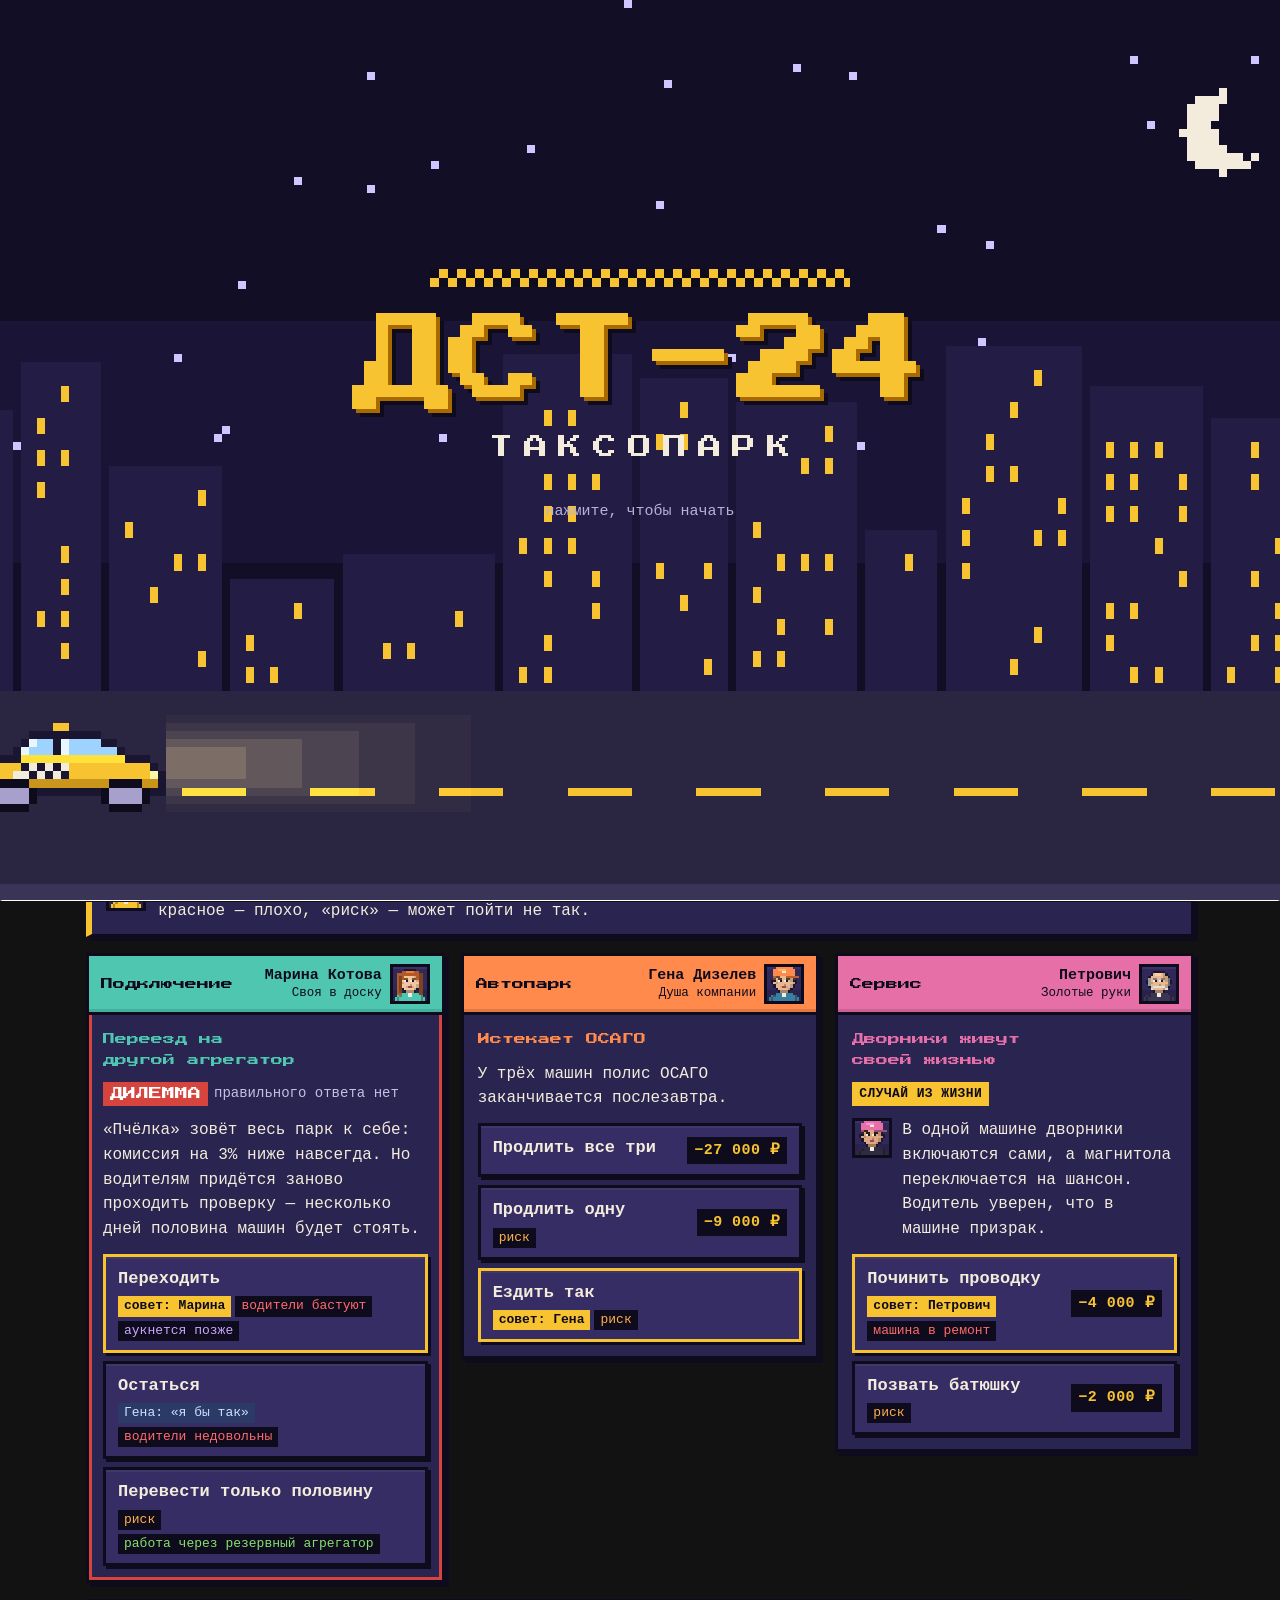
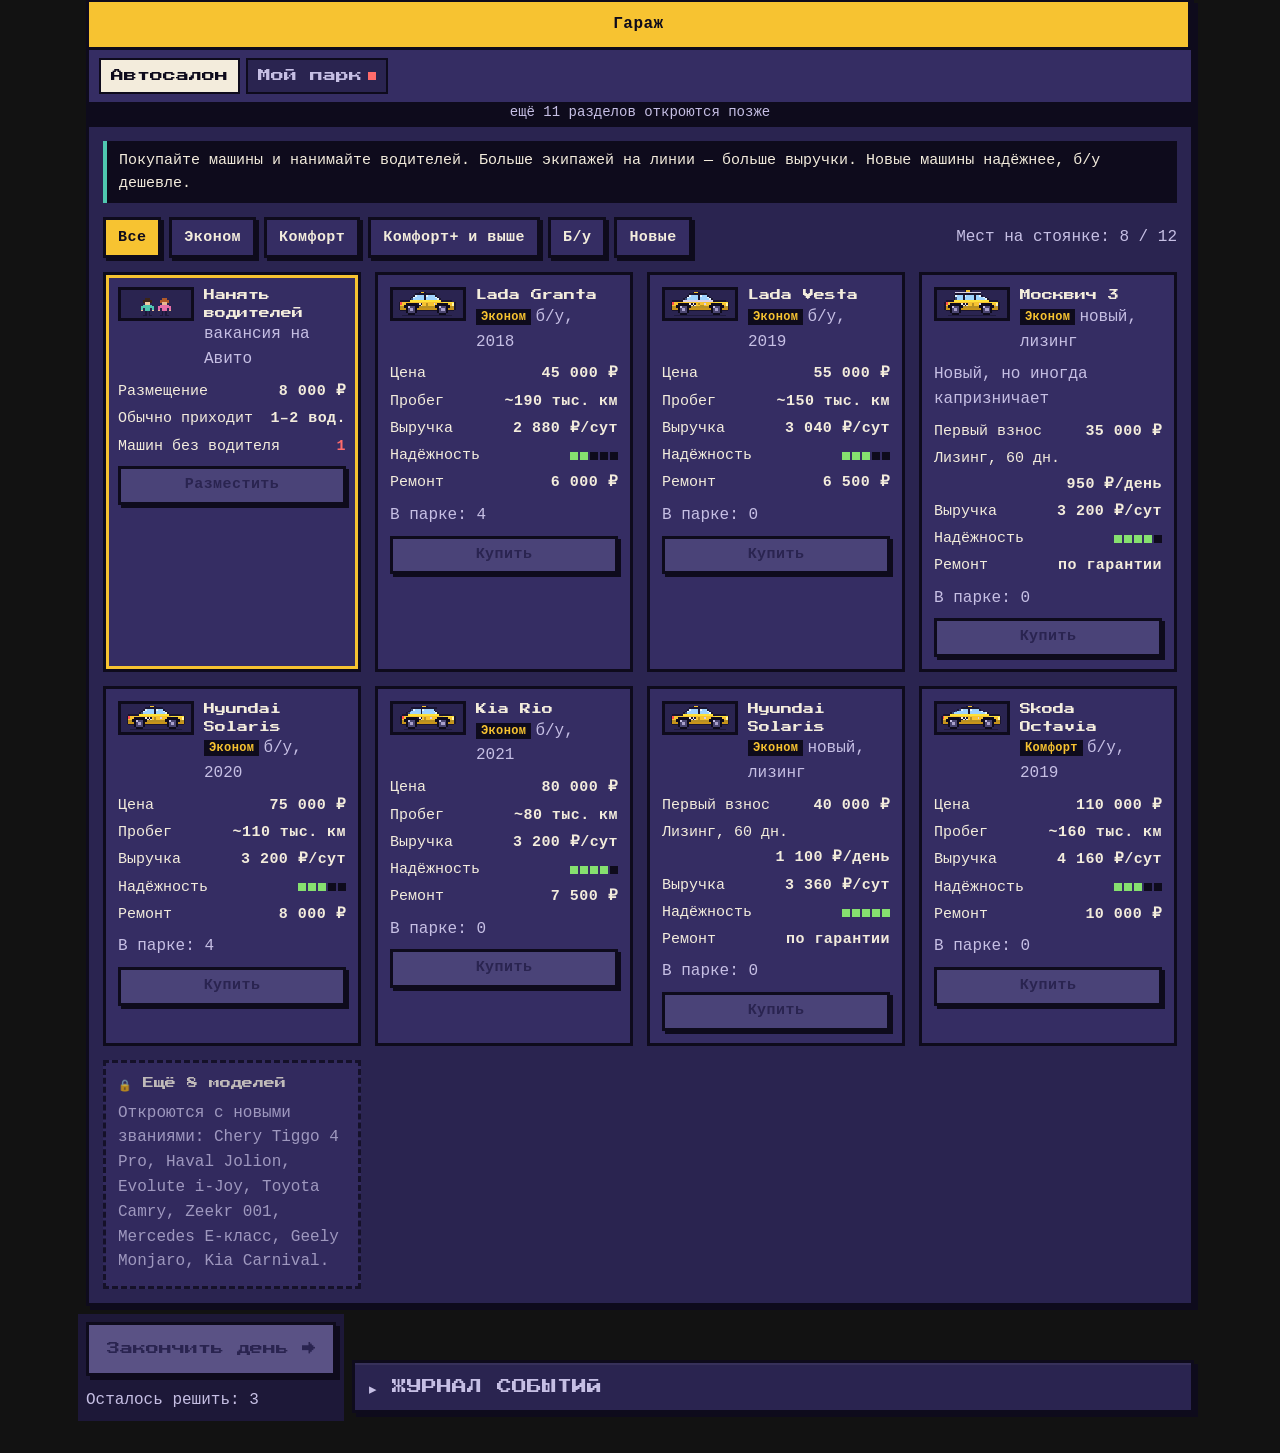
==== commit fe9f5c77: "Онлайн: адрес проекта Supabase и публичный ключ Co-Authored-By: Claude Opus 5.5 <noreply@anthropic.c" ====
--- a/index.html
+++ b/index.html
@@ -4624,7 +4624,7 @@
 
 /* ================= ОНЛАЙН ================= */
 // Надстройка: без NET.url не делает ни одного запроса, все ошибки сети гасятся.
-const NET={url:'',key:'',mail:'mort1sss.github.io'};
+const NET={url:'https://rqliljvgabjefmkfefxb.supabase.co',key:'sb_publishable_duTc_qYnmM6pGsWrrF4fiA_vcPcOqJK',mail:'mort1sss.github.io'};
 const NKEY='dst24-net-v1';
 let netSt={};try{netSt=JSON.parse(localStorage.getItem(NKEY))||{}}catch(e){}
 const netSave=()=>{try{localStorage.setItem(NKEY,JSON.stringify(netSt))}catch(e){}};
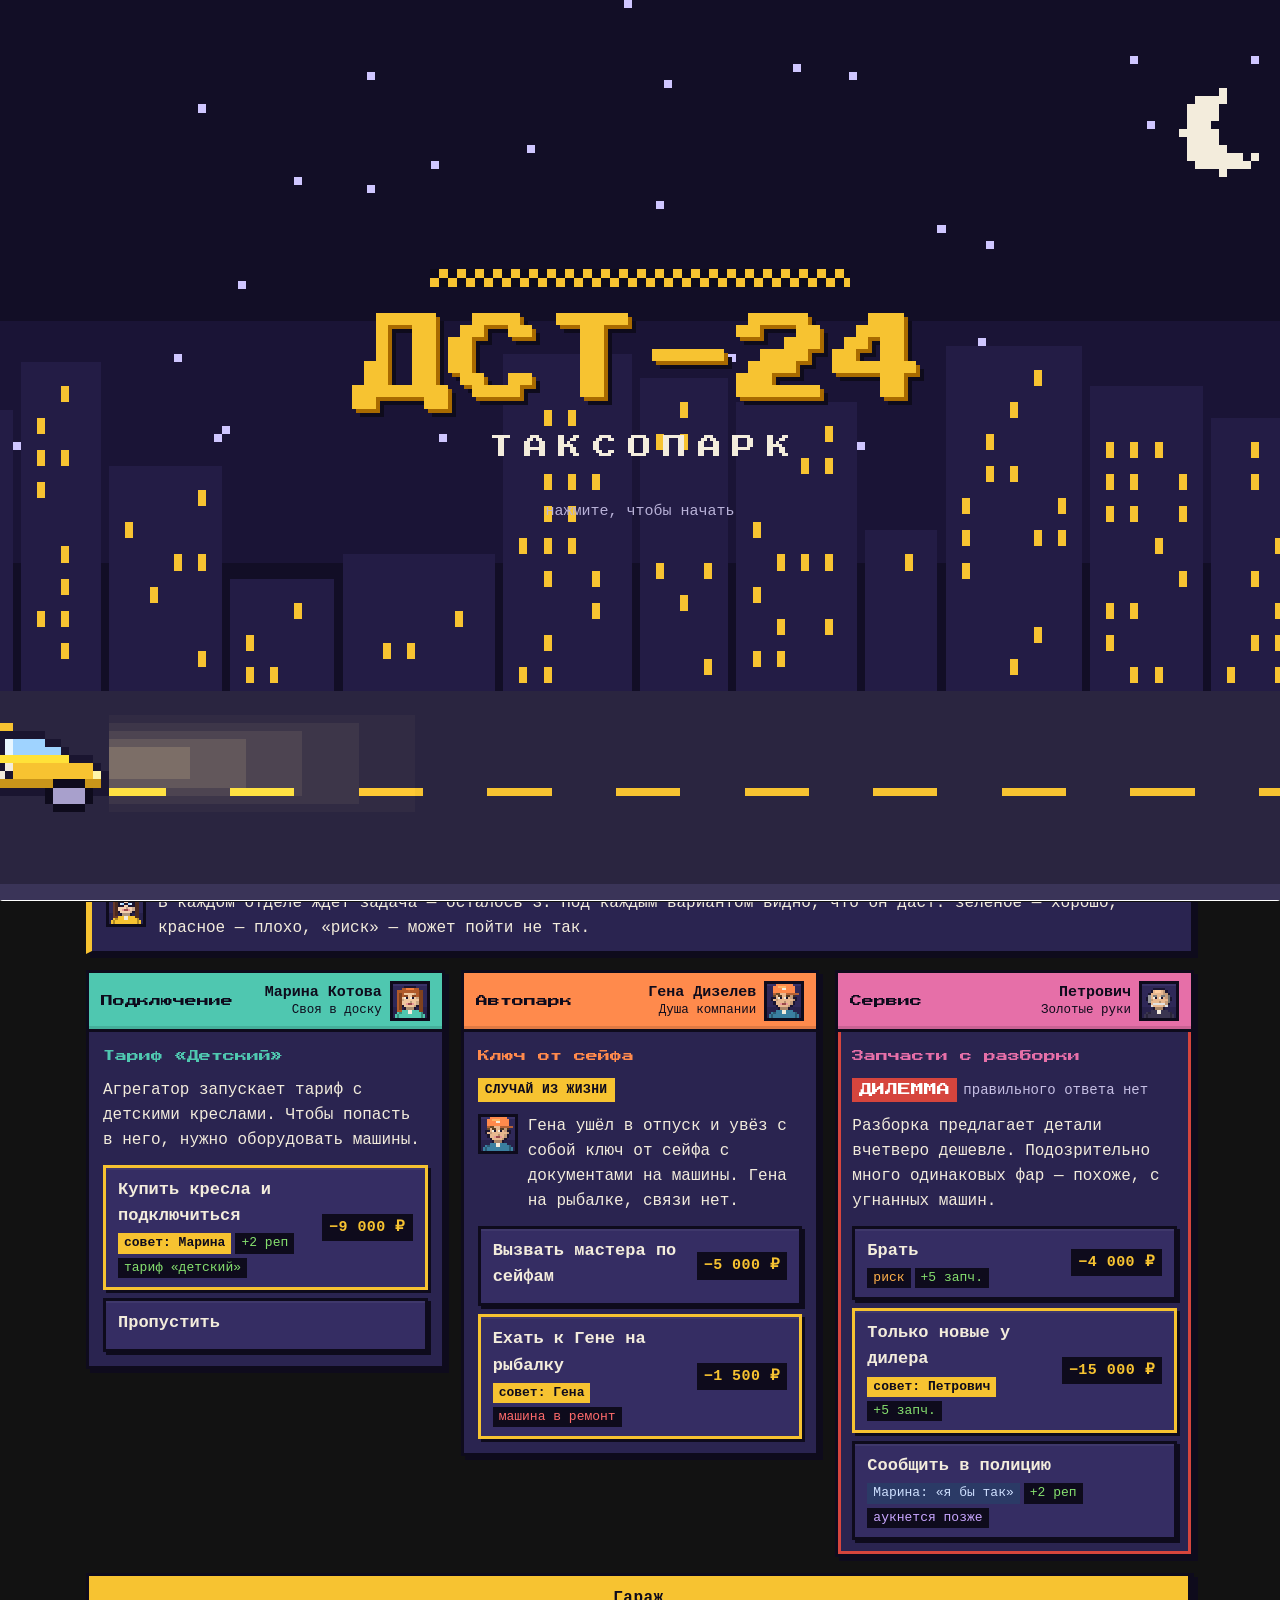
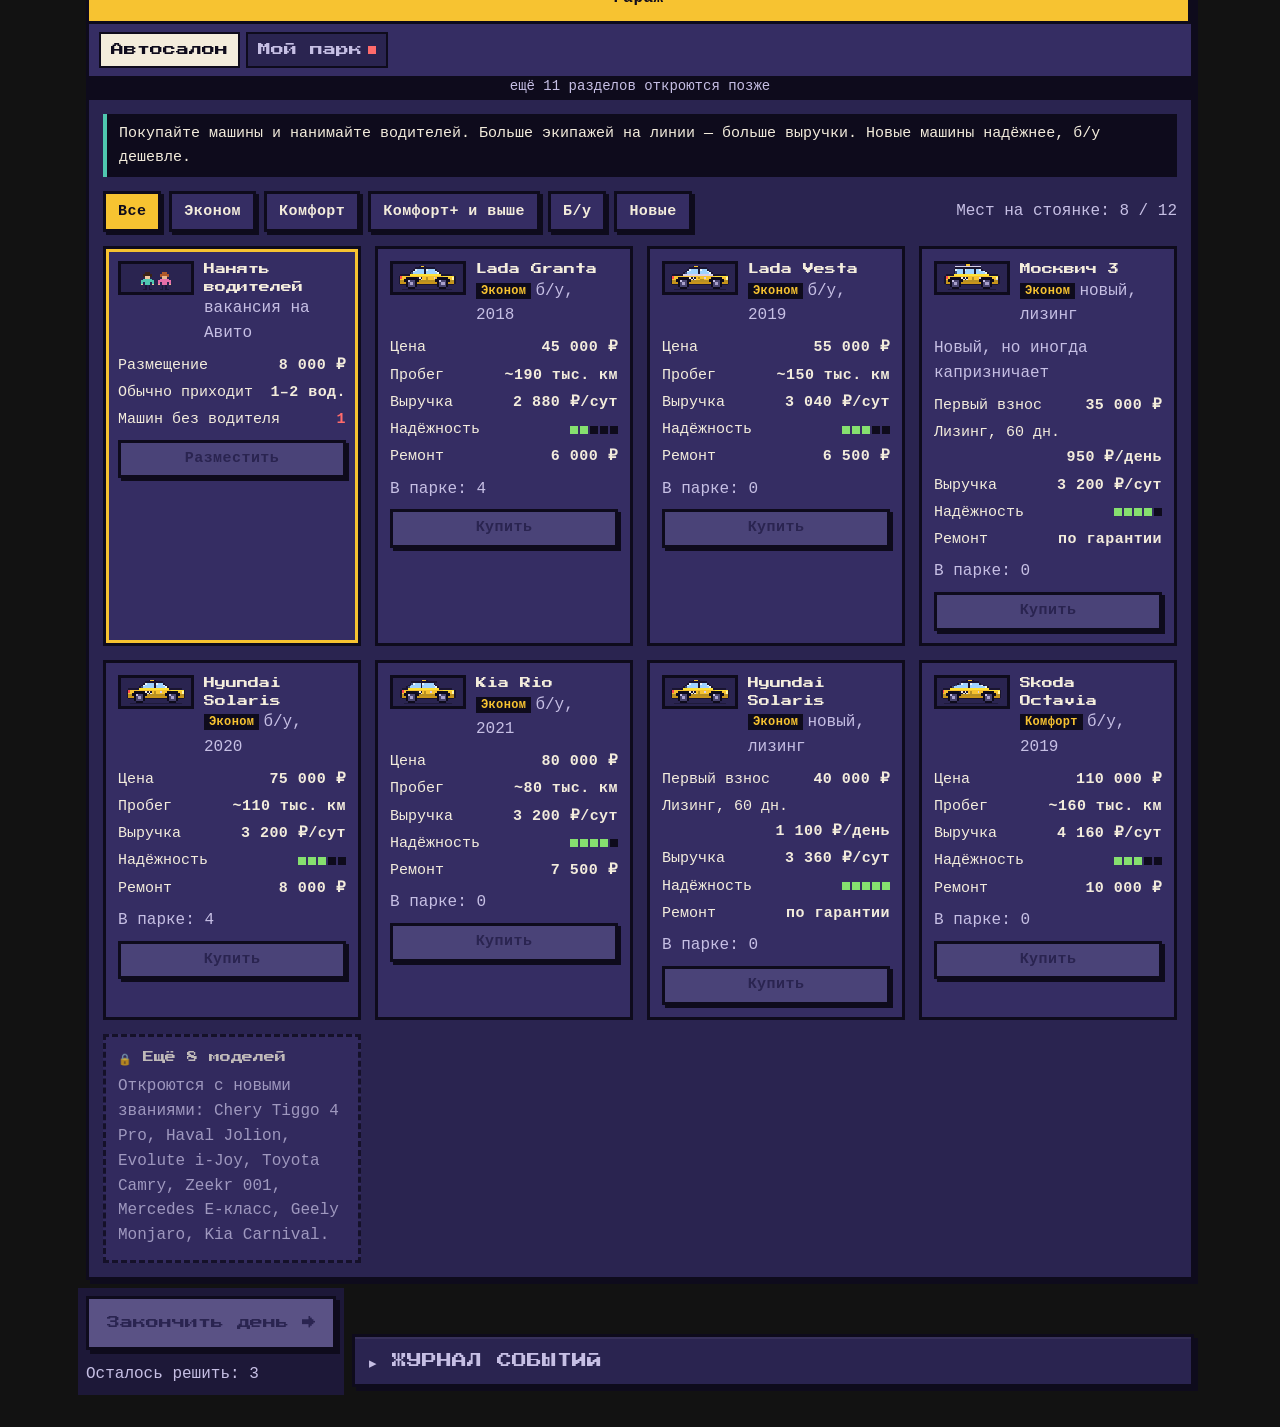
==== commit 95e89926: "Общий город: районы, распределение машин, соперничество за заказы; сервер и вкладка в админке Co-Aut" ====
--- a/index.html
+++ b/index.html
@@ -1384,8 +1384,9 @@
  4:{agg:{mig:{fee:.2,ord:1,poach:1},bee:{fee:.15,ord:.98,poach:.5},shash:{fee:.22,ord:1.12,poach:1}},grossK:.8,beeSkip:['comm','lowprio','backup'],shashR:4.75,shashOrd:.95,shashDrop:.005,aggGap:7,aggIdle:.5,
   warLow:.1,warDays:3,warP:.4,warAt:2,warLen:5,warK:.9,poachFrom:15,lostP:.25},
  5:{cA:4,cC:-1,cD:-4,cMax:10,cOk:2,cEarly:1,cStreak:10,cAmt:{A:1.5,C:.7},cRate:{A:-.05,C:.1},cOver:{D:1.5},cLoans:{A:3,B:2,C:2,D:1},cThird:100000,cHold:10},
- 6:{brRev:5200,lotBack:.5,upgVal:.5,brVal:.7,prestK:6e5,rk:[[0,0,0],[16,0,0],[22,65,0],[32,70,0],[50,75,1],[80,80,2]]}}; // BAL[4] подобран ботом bot-4: «Обычный» ≈60%, агрегаторы 55/54/60%; BAL[5] (кредитный рейтинг) bot-5: «Обычный» ≈60%, «Хардкор» ≈31%
+ 6:{brRev:5200,lotBack:.5,upgVal:.5,brVal:.7,prestK:6e5,rk:[[0,0,0],[16,0,0],[22,65,0],[32,70,0],[50,75,1],[80,80,2]],town:{center:{k:1.1,cap:14},station:{k:1.05,cap:12},airport:{k:1.2,cap:8},sleep:{k:.95,cap:24},univer:{k:1,cap:14},industry:{k:.9,cap:30}},townLead:.05,townFloor:.6,townMin:.6,townMax:1.25}}; // BAL[4] подобран ботом bot-4: «Обычный» ≈60%, агрегаторы 55/54/60%; BAL[5] (кредитный рейтинг) bot-5: «Обычный» ≈60%, «Хардкор» ≈31%
 // BAL[6]: brRev — выручка филиала с машины (было 3300); lotBack — доля цены при продаже стоянки; upgVal/brVal — доля цены улучшений и филиалов в оценке парка; prestK — ₽ оценки на очко престижа; rk — пороги званий
+// BAL[6] город: town — k выручки и cap (заказов на всех) по районам; townLead — надбавка лидера; townFloor — нижний предел давки; townMin/townMax — границы множителя парка
 // BAL[3] подобран ботом bot-3: «Обычный» ≈63%, без смены и ТО ≈50%, смена всегда на максимуме ≈12%
 // balRev: правки баланса из админки действуют только на партии, начатые после них (см. ОНЛАЙН)
 const bal=(k,v)=>{const e=v;for(v=v||(S&&S.bal)||1;v>0;v--)if(BAL[v]&&k in BAL[v])return S&&S.balRev&&(!e||e===S.bal)?netPatch(k,BAL[v][k]):BAL[v][k]};
@@ -1891,7 +1892,7 @@
     rivals:[{name:'Жёлтый ветер',style:'war',cars:10,rep:55},{name:'Шмель',style:'poach',cars:7,rep:60},{name:'Премиум Драйв',style:'prem',cars:5,rep:70}],
     nextRival:rand(6,9),nextInspect:rand(3,6),quest:null,nextQuest:3,queue:[],hist:[[],[],[]],cnt:{},ach:{},morning:[],
     diff:'normal',dlist:[],dseq:0,fuel:1,raid:null,nextRaid:rand(10,16),nextTax:rand(35,50),branches:[],strategy:null,nextMeeting:bal('meet',BAL_NEW),rank:0,lastMonth:-99,chapter:0,
-    alloc:{center:30,sleep:40,air:15,rail:15},dmods:{center:1,sleep:1,air:1,rail:1},dnews:[],night:0,shift2:0,fat:0,weather:[],investors:[],union:false,unionDays:0,nextUnion:0,
+    alloc:{center:30,sleep:40,air:15,rail:15},dmods:{center:1,sleep:1,air:1,rail:1},townAlloc:{},dnews:[],night:0,shift2:0,fat:0,weather:[],investors:[],union:false,unionDays:0,nextUnion:0,
     nextAuction:7,nextContract:rand(9,13),nextAgency:rand(10,15),contracts:[],lines:{},ads:null,school:[],agency:[],stat:[],wk:{rev:0,net:0,breaks:0,fines:0,fails:[]},
     custom:Object.assign({name:'ДСТ-24',color:'yellow',logo:'checker',avatar:0,livery:'none'},G.custom||{}),
     parts:10,crisis:null,nextCrisis:rand(25,40),extraHeads:[[],[],[]],moodMod:[0,0,0],nextCareer:rand(18,24),nextConflict:rand(14,20),lastParty:-99,strike:null,owned:{},dispDay:0,
@@ -2130,7 +2131,8 @@
   const share=1+Math.max(-.08,Math.min(.08,(S.rep-rivalAvg)/100*.2));
   const nightK=B(3)?1+(S.shift2||0)/100*bal('shiftRev'):1+(S.night||0)/100*.25,distK=distFactor();
   const shB=shashBad();
-  const demand=cityDemand()*(crisisOn('giant')?.85:1)*(crisisOn('cyber')?.75:1)*mood*sea.demand*newsMod('demand')*(hol?hol[0]:1)*share*RANK_BONUS[S.rank||0]*prestRev()*(warOn()?bal('warK'):1)*ownRev()*netRevK();
+  const tk=townK();if(tk!==1)notes.push(`Город: ×${tk.toFixed(2).replace('.',',')} к выручке.`);
+  const demand=cityDemand()*(crisisOn('giant')?.85:1)*(crisisOn('cyber')?.75:1)*mood*sea.demand*newsMod('demand')*(hol?hol[0]:1)*share*RANK_BONUS[S.rank||0]*prestRev()*(warOn()?bal('warK'):1)*ownRev()*netRevK()*tk;
   const base=working.slice(0,regular).reduce((a,c,i)=>a+carRev(c)*drvQ(crewD[i]),0);
   const sat=satK(),mgmt=mgmtCost();
   const revK=B(2)&&camp()&&bal('rev')[S.diff]||1,AG=B(4)?aggDef():null,aggM=AG?AG.ord*(shB?bal('shashOrd'):1)*(S.aggNext===S.day?bal('aggIdle'):1):1;
@@ -2303,7 +2305,7 @@
 
 /* ================= УТРО: проверки, конкурент, задания ================= */
 function startDay(){
-  ctSync(S);const nn=netDay();
+  ctSync(S);const nn=netDay();townDay();
   S.done=[null,null,null];S.hired=false;rollDistricts();
   // B(2): проверку откладываем, если идёт удар; рейд и профсоюз не стартуют в один день с ней и друг с другом
   let tx=(S.taxAt&&S.taxAt.includes(S.day))||(S.mode==='endless'&&S.day>=S.nextTax);
@@ -4821,18 +4823,95 @@
 function ctUse(seed,day){if(!ctOn){ctOn=true;ctRnd0=Math.random}Math.random=mulberry32((Math.round(+seed)||1)*1000+(+day||1))}
 function ctSync(st){if(st&&st.mode==='contest'&&!st.over&&!st.preview)ctUse(st.seed,st.day);else if(ctOn){ctOn=false;Math.random=ctRnd0}}
 /* ---- город ---- */
+/* ---- общий город ---- */
+// районы те же, что в supabase/schema.sql (set_town); r — прямоугольник на карте 192×128; числа — BAL[6].town
+const TOWN={center:{n:'Центр',r:[0,0,64,64]},station:{n:'Вокзал',r:[64,0,64,64]},airport:{n:'Аэропорт',r:[128,0,64,64]},sleep:{n:'Спальный',r:[0,64,64,64]},univer:{n:'Студгородок',r:[64,64,64,64]},industry:{n:'Промзона',r:[128,64,64,64]}};
+const TOWN_KEYS=Object.keys(TOWN),TOWN_H=48*36e5,tf2=x=>x.toFixed(2).replace('.',',');
+const townOn=()=>!netOff&&online()&&!!netSt.townIn&&!!S&&netLiveGame()&&(camp()||endl())&&Array.isArray(netSt.town)&&Date.now()-(netSt.townAt||0)<TOWN_H;
+const townSum=()=>TOWN_KEYS.reduce((a,d)=>a+(+S.townAlloc[d]||0),0);
+// машин стало меньше — лишнее снимается с районов с конца списка
+function townFix(){const a=S.townAlloc=S.townAlloc||{};let ex=townSum()-totalCars(),ch=false;
+  for(let i=TOWN_KEYS.length-1;i>=0&&ex>0;i--){const d=TOWN_KEYS[i],n=+a[d]||0,c=Math.min(n,ex);if(c){a[d]=n-c;ex-=c;ch=true}}
+  TOWN_KEYS.forEach(d=>{if(!(a[d]>0))delete a[d]});if(ch&&netSt.townIn)townSave();return ch}
+// по каждому району: мои/все машины, лидер ('*' — я, '' — нет), множитель kd
+function townInfo(){const T=bal('town'),o={};
+  TOWN_KEYS.forEach(d=>{const c=T[d]||{k:1,cap:99},mine=+S.townAlloc[d]||0,rv=[];
+    (netSt.town||[]).forEach(r=>{const n=r&&!r.mine&&r.alloc?Math.max(0,+r.alloc[d]||0):0;if(n>0)rv.push([String(r.nick||'?'),n])});
+    rv.sort((a,b)=>b[1]-a[1]);const top=rv.length?rv[0][1]:0,tot=mine+rv.reduce((a,x)=>a+x[1],0);
+    const me=mine>top&&top>0,who=me?'*':top>mine&&(rv.length<2||top>rv[1][1])?rv[0][0]:'';
+    o[d]={n:TOWN[d].n,k:c.k,cap:c.cap,mine,tot,who,me,kd:c.k*Math.max(bal('townFloor'),tot>0?Math.min(1,c.cap/tot):1)*(me?1+bal('townLead'):1)}});
+  return o}
+// множитель выручки парка: машины вне районов работают с k=1
+const townK=()=>{if(!townOn())return 1;townFix();const n=totalCars();if(!n)return 1;const i=townInfo();let s=0,m=0;
+  TOWN_KEYS.forEach(d=>{s+=i[d].mine*i[d].kd;m+=i[d].mine});return netClamp((s+Math.max(0,n-m))/n,bal('townMin'),bal('townMax'))};
+let townTry=0,townT=0;
+async function townLoad(force){if(!online()||netOff||(!force&&Date.now()-townTry<3e5))return false;townTry=Date.now();
+  const r=await rpc('town_state');if(!Array.isArray(r))return false;
+  netSt.town=r.filter(x=>x&&x.alloc&&typeof x.alloc==='object');netSt.townAt=Date.now();netSt.townIn=netSt.town.some(x=>x.mine);netSave();
+  if(S&&!S.preview&&S.townAlloc){townNews();const m=netSt.town.find(x=>x.mine);if(m&&Date.now()-new Date(m.updated_at)>864e5)townSave()}
+  return true}
+// новости: кто стал лидером района
+function townNews(){if(!netLiveGame()||!netSt.townIn)return;const i=townInfo(),p=netSt.townLeads||{},o={};
+  TOWN_KEYS.forEach(d=>{const w=i[d].who,n=i[d].n;o[d]=w;if(!(d in p)||p[d]===w)return;
+    if(w==='*')addLog(`Вы стали лидером района «${n}»: там +${Math.round(bal('townLead')*100)}% к выручке.`);
+    else if(p[d]==='*')addLog(`Вас вытеснили из лидеров района «${n}»${w?`: теперь там ${esc(w)}`:''}.`);
+    else if(w)addLog(`${esc(w)} стал лидером района «${n}».`)});
+  netSt.townLeads=o;netSave();save()}
+// запись распределения на сервер (с задержкой, чтобы не слать на каждый клик)
+const townSave=()=>{clearTimeout(townT);townT=setTimeout(townPush,2000)};
+async function townPush(){if(!online()||netOff||!netSt.townIn||!S||S.preview)return null;
+  const a={};TOWN_KEYS.forEach(d=>{if(S.townAlloc[d]>0)a[d]=S.townAlloc[d]});const c=(COLORS[(S.custom||{}).color]||{}).body;
+  return rpc('set_town',{p_alloc:a,p_color:/^#[0-9a-f]{6}$/i.test(c)?c:null})}
+function townDay(){if(netOff||!online()||!S||S.preview)return;townFix();townLoad(false)}
+async function townJoin(){if(!netLiveGame()||!(camp()||endl()))return'Город работает в кампании и бесконечном режиме';
+  townFix();netSt.townIn=true;const a=await townPush();
+  if(!a||!a.ok){netSt.townIn=false;return a&&a.err?String(a.err).slice(0,80):'Нет связи, попробуйте позже'}
+  await townLoad(true);return''}
+async function townLeave(){const a=await rpc('leave_town');if(!a)return'Нет связи, попробуйте позже';
+  netSt.townIn=false;netSt.town=(netSt.town||[]).filter(x=>!x.mine);netSt.townLeads={};netSave();return''}
+// карта на canvas: пока заглушка, дизайнер дорисует (state — результат townInfo())
+function drawTown(cv,state){const g=cv.getContext('2d');g.fillStyle='#2a2550';g.fillRect(0,0,cv.width,cv.height);
+  TOWN_KEYS.forEach(d=>{const r=TOWN[d].r;g.strokeStyle='#14102e';g.strokeRect(r[0]+.5,r[1]+.5,r[2]-1,r[3]-1)})}
+const cityTabs=t=>`<div class="tabs"><button class="tab" style="min-height:44px${t==='map'?';background:var(--taxi);color:var(--edge)':''}" id="ctTm">Карта</button><button class="tab" style="min-height:44px${t==='pk'?';background:var(--taxi);color:var(--edge)':''}" id="ctTp">Таксопарки</button></div>`;
+const cityTabBind=()=>{$('ctTm').onclick=()=>openCity('map');$('ctTp').onclick=()=>openCity('pk')};
+const openCity=t=>t==='pk'?cityParks():cityMap();
+async function cityMap(){
+  showModal(`<span class="step">ГОРОД</span><h2>Город</h2>${cityTabs('map')}<p class="kind">загрузка…</p><div class="btns"><button class="btn ghost" id="ctBack">Назад</button></div>`);
+  $('ctBack').onclick=()=>openNetModal();cityTabBind();
+  const ok=await townLoad(true);if(!$('ctBack'))return;
+  cityMapView(ok?'':'Нет связи — показаны прошлые данные.')}
+function cityMapView(msg){
+  const live=netLiveGame()&&(camp()||endl()),inn=!!netSt.townIn,i=townInfo(),free=live?totalCars()-townSum():0,k=townOn()?townK():1;
+  const box=$('modal'),y=box.scrollTop,y2=$('modalCard').scrollTop;
+  showModal(`<span class="step">ГОРОД</span><h2>Город</h2>${cityTabs('map')}
+    <p class="note" id="ctMsg">${esc(msg||(live?(inn?'Расставьте машины по районам: где тесно, выручка делится; лидер района получает надбавку.':'Вступите в город, чтобы делить районы с другими таксопарками.'):'Город работает в живой партии: кампания или бесконечный режим.'))}</p>
+    <canvas id="townMap" width="192" height="128" style="width:100%;max-width:384px;image-rendering:pixelated;border:3px solid var(--edge)"></canvas>
+    ${inn&&live?`<p><b>Множитель выручки: ×${tf2(k)}</b><br><span class="sub">Свободных машин: ${free}${townOn()?'':' · данные города устарели'}</span></p>`:''}
+    ${TOWN_KEYS.map(d=>{const x=i[d],full=x.tot>x.cap;return`<div class="card2"><b>${esc(x.n)}</b>
+      <span class="sub">выручка ×${tf2(x.k)} · заказов на ${x.cap} маш. · занято ${x.tot}/${x.cap}${full?' (тесно: ×'+tf2(x.kd)+')':''}</span>
+      <span class="sub">Лидер: ${x.who==='*'?'вы':x.who?esc(x.who):'—'}</span>
+      ${live&&inn?`<div class="btns"><button class="buy tap" style="flex:0 0 56px;min-height:48px" data-td="${d}" data-dx="-1" aria-label="Убрать машину из района ${esc(x.n)}"${x.mine?'':' disabled'}>−</button><b style="flex:1;text-align:center">Мои: ${x.mine}</b><button class="buy tap" style="flex:0 0 56px;min-height:48px" data-td="${d}" data-dx="1" aria-label="Добавить машину в район ${esc(x.n)}"${free>0?'':' disabled'}>+</button></div>`:''}</div>`}).join('')}
+    <div class="btns">${live?`<button class="buy tap" id="ctJoin">${inn?'Выйти из города':'Вступить в город'}</button>`:''}<button class="btn ghost" id="ctBack">Назад</button></div>`);
+  box.scrollTop=y;$('modalCard').scrollTop=y2;
+  drawTown($('townMap'),i);cityTabBind();$('ctBack').onclick=()=>openNetModal();
+  const m=t=>{const e=$('ctMsg');if(e)e.textContent=t};
+  document.querySelectorAll('[data-td]').forEach(b=>b.onclick=()=>{const d=b.dataset.td,a=S.townAlloc,dx=+b.dataset.dx;
+    if(dx>0&&totalCars()-townSum()<=0)return;a[d]=Math.max(0,(+a[d]||0)+dx);townFix();save();townSave();cityMapView()});
+  if($('ctJoin'))$('ctJoin').onclick=async()=>{$('ctJoin').disabled=true;m('Связываюсь…');
+    const e=inn?await townLeave():await townJoin();if(!$('ctBack'))return;cityMapView(e||(inn?'Вы вышли из города':'Вы в городе'))}}
+
 const cityLive=()=>netLiveGame();
-async function openCity(){
-  showModal(`<span class="step">ГОРОД</span><h2>Таксопарки города</h2><p class="kind">загрузка…</p><div class="btns"><button class="btn ghost" id="ctBack">Назад</button></div>`);
-  $('ctBack').onclick=()=>openNetModal();
+async function cityParks(){
+  showModal(`<span class="step">ГОРОД</span><h2>Город</h2>${cityTabs('pk')}<p class="kind">загрузка…</p><div class="btns"><button class="btn ghost" id="ctBack">Назад</button></div>`);
+  $('ctBack').onclick=()=>openNetModal();cityTabBind();
   const l=await rpc('parks');if(!$('ctBack'))return;
   const rows=Array.isArray(l)?l.filter(x=>x&&x.nick):null;
   const MN={campaign:'кампания',endless:'бесконечный',story:'сюжет',daily:'испытание',contest:'соревнование',sandbox:'песочница'};
   const live=cityLive(),can5=live&&S.money>=5000;
-  showModal(`<span class="step">ГОРОД</span><h2>Таксопарки города</h2><p class="note" id="ctMsg">${live?'Переманить можно раз в сутки. Подарок — 5 000 ₽ из вашей кассы.':'Подарки и переманивание — только в живой партии (не песочница, не испытание).'}</p>
+  showModal(`<span class="step">ГОРОД</span><h2>Город</h2>${cityTabs('pk')}<p class="note" id="ctMsg">${live?'Переманить можно раз в сутки. Подарок — 5 000 ₽ из вашей кассы.':'Подарки и переманивание — только в живой партии (не песочница, не испытание).'}</p>
     ${!rows?'<p class="kind">нет связи</p>':!rows.length?'<p class="kind">Пока пусто.</p>':`<div class="tablewrap"><table><thead><tr><th>Игрок</th><th>День</th><th>Касса</th><th>Машин</th></tr></thead><tbody>${rows.map((r,i)=>`<tr${r.nick===netSt.nick?' style="outline:3px solid var(--taxi)"':''}><td>${esc(r.nick)}<br><span class="sub">${esc(MN[r.mode]||String(r.mode||''))}</span>${r.nick===netSt.nick?'':`<br><button class="buy sm" data-po="${i}"${live?'':' disabled'}>Переманить водителя</button> <button class="buy sm alt" data-gf="${i}"${can5?'':' disabled'}>Подарок 5 000 ₽</button>`}</td><td>${+r.day||0}</td><td>${rub(+r.money||0)}</td><td>${+r.cars||0}</td></tr>`).join('')}</tbody></table></div>`}
     <div class="btns"><button class="btn ghost" id="ctBack">Назад</button></div>`);
-  $('ctBack').onclick=()=>openNetModal();
+  $('ctBack').onclick=()=>openNetModal();cityTabBind();
   const msg=t=>{const m=$('ctMsg');if(m)m.textContent=t};
   document.querySelectorAll('[data-po]').forEach(b=>b.onclick=async()=>{const r=rows[+b.dataset.po];b.disabled=true;msg('Связываюсь…');
     const a=await rpc('poach',{p_nick:r.nick});
@@ -4853,7 +4932,7 @@
 if(document.fonts&&document.fonts.ready)document.fonts.ready.then(draw);
 fitScene();draw();if(!still)requestAnimationFrame(loop);else setInterval(()=>paused||draw(),1000);
 document.addEventListener('pointerdown',()=>ensureAudio(),{once:true});
-if(!(S&&S.preview))setTimeout(checkLogin,400);else checkLoginQuiet();
+if(!(S&&S.preview)){setTimeout(checkLogin,400);setTimeout(townDay,1500)}else checkLoginQuiet();
 function checkLoginQuiet(){const k=todayKey();G.login=G.login||{};if(G.login.last===k)return;const y=new Date();y.setDate(y.getDate()-1);const yk=y.getFullYear()+'-'+(y.getMonth()+1)+'-'+y.getDate();const streak=G.login.last===yk?(G.login.streak||0)+1:1;G.login={last:k,streak};G.loginPending={streak};saveG()}
 </script>
 
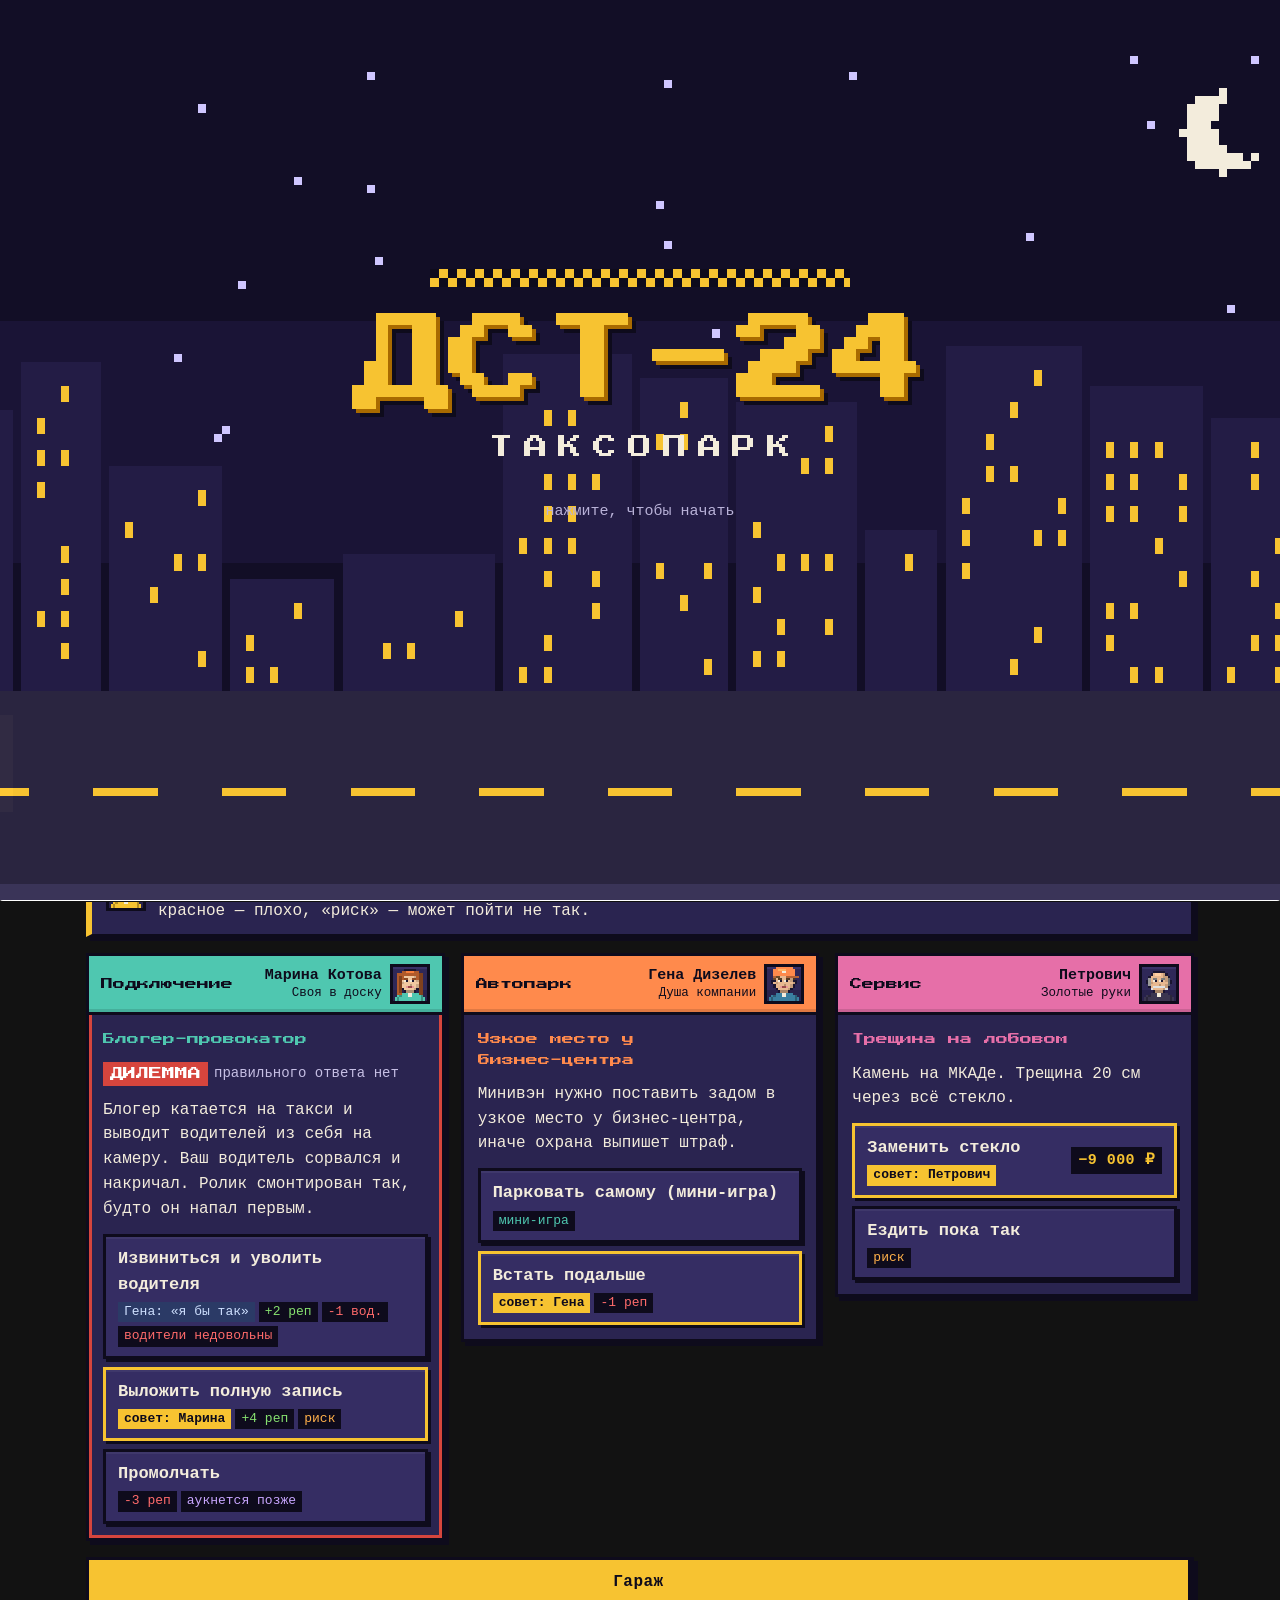
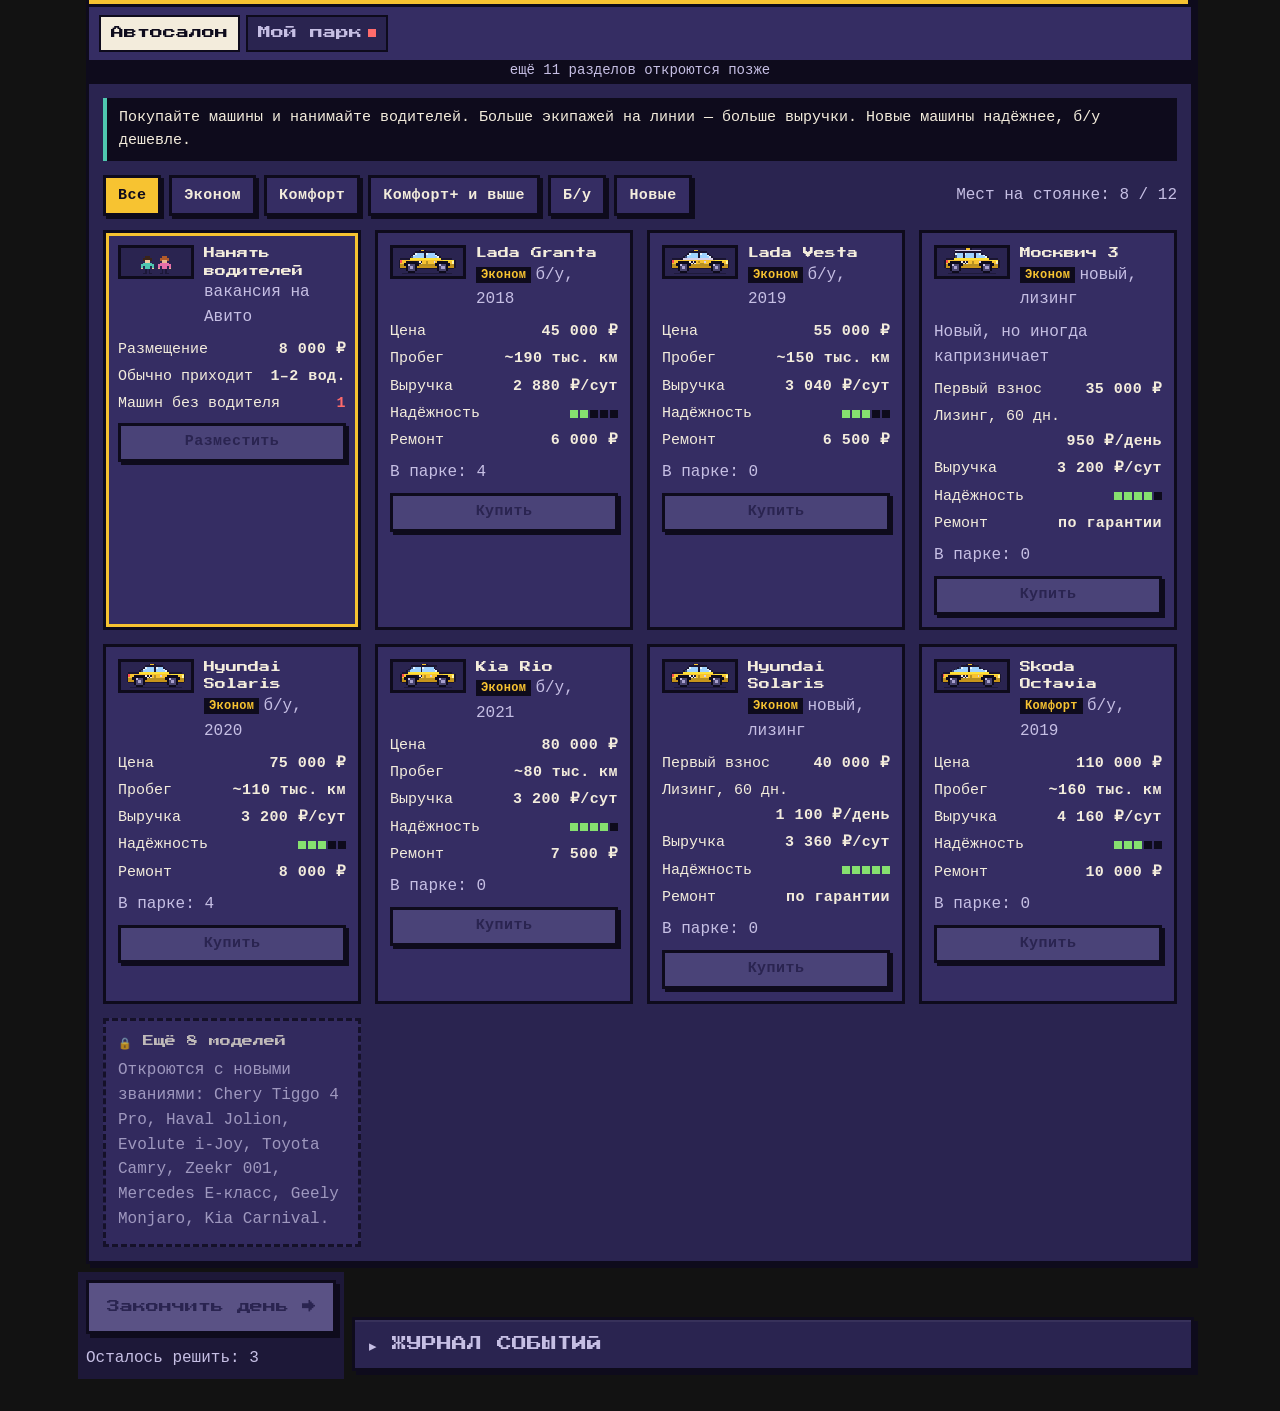
==== commit 83296ebd: "Город: пиксельная карта районов; кэш v24 Co-Authored-By: Claude Opus 5.5 <noreply@anthropic.com>" ====
--- a/index.html
+++ b/index.html
@@ -4869,9 +4869,48 @@
   await townLoad(true);return''}
 async function townLeave(){const a=await rpc('leave_town');if(!a)return'Нет связи, попробуйте позже';
   netSt.townIn=false;netSt.town=(netSt.town||[]).filter(x=>!x.mine);netSt.townLeads={};netSave();return''}
-// карта на canvas: пока заглушка, дизайнер дорисует (state — результат townInfo())
-function drawTown(cv,state){const g=cv.getContext('2d');g.fillStyle='#2a2550';g.fillRect(0,0,cv.width,cv.height);
-  TOWN_KEYS.forEach(d=>{const r=TOWN[d].r;g.strokeStyle='#14102e';g.strokeRect(r[0]+.5,r[1]+.5,r[2]-1,r[3]-1)})}
+// карта на canvas 192×128 (state — результат townInfo()); районы рисуются в рамке r, мелкими пикселями
+let townSel='';
+const TFONT={0:'111101101101111',1:'010110010010111',2:'111001111100111',3:'111001111001111',4:'101101111001001',5:'111100111001111',6:'111100111101111',7:'111001001010010',8:'111101111101111',9:'111101111001111','/':'001001010100100'};
+function drawTown(cv,state){const g=cv.getContext('2d'),cs=getComputedStyle(document.documentElement),v=(n,f)=>cs.getPropertyValue(n).trim()||f;
+  const NIGHT=v('--night','#1d1838'),PANEL=v('--panel','#2a2450'),EDGE=v('--edge','#0e0b1c'),INK=v('--ink','#f3ecdc'),MUTED=v('--muted','#a8a0cc'),TAXI=v('--taxi','#f7c331'),GOOD=v('--good','#86e06f'),BAD=v('--bad','#ff6b6b');
+  const R=(x,y,w,h,c)=>{g.fillStyle=c;g.fillRect(x,y,w,h)};
+  const txt=(s,x,y,c)=>{for(const ch of s){const f=TFONT[ch];if(f)for(let i=0;i<15;i++)if(f[i]==='1')R(x+i%3,y+((i/3)|0),1,1,c);x+=4}};
+  R(0,0,192,128,'#3a3368');
+  [64,128].forEach(x=>R(x-1,0,2,128,'#4a427f'));R(0,63,192,2,'#4a427f');
+  [[64,0,1,128],[128,0,1,128]].forEach(a=>{for(let i=0;i<128;i+=6)R(a[0]-.0,i,1,3,TAXI)});for(let i=0;i<192;i+=6)R(i,63,3,1,TAXI);
+  const owner={};(netSt.town||[]).forEach(r=>{if(r&&r.nick!=null)owner[String(r.nick)]=/^#[0-9a-f]{6}$/i.test(r.color||'')?r.color:null});
+  TOWN_KEYS.forEach(d=>{const t=TOWN[d],s=state&&state[d]||{tot:0,cap:1,mine:0,who:''},x=t.r[0]+3,y=t.r[1]+3,w=58;
+    const lc=s.me?TAXI:s.who?(owner[s.who]||MUTED):null,sel=townSel===d;
+    const gr={center:'#2f2a5a',station:'#2e3552',airport:'#33405a',sleep:'#2f3a50',univer:'#2c4a45',industry:'#41394f'}[d];
+    R(x,y,w,w,gr);
+    if(lc){g.globalAlpha=.28;R(x,y,w,w,lc);g.globalAlpha=1}
+    // рисунок района
+    if(d==='center'){[[5,12,8,26,'#6a63a8'],[16,4,9,34,'#8a82c8'],[28,16,8,22,'#6a63a8'],[39,8,10,30,'#8a82c8']].forEach(b=>{R(x+b[0],y+b[1],b[2],b[3],b[4]);for(let j=b[1]+3;j<36;j+=5)for(let i=b[0]+2;i<b[0]+b[2]-1;i+=3)R(x+i,y+j,1,2,(i+j)%4?TAXI:'#2a2450')});R(x+24,y+1,1,3,BAD)}
+    if(d==='station'){R(x+4,y+10,34,16,'#a56a4a');R(x+4,y+8,34,3,'#6e4332');R(x+18,y+3,6,7,'#6e4332');R(x+19,y+4,4,4,INK);for(let i=7;i<36;i+=5)R(x+i,y+16,3,5,TAXI);R(x+20,y+19,2,7,EDGE);
+      for(let r2=0;r2<2;r2++){R(x+2,y+31+r2*6,54,1,MUTED);R(x+2,y+34+r2*6,54,1,MUTED);for(let i=3;i<56;i+=4)R(x+i,y+30+r2*6,1,6,'#6e4332')}R(x+38,y+29,16,5,BAD);R(x+39,y+30,3,2,INK);R(x+44,y+30,3,2,INK)}
+    if(d==='airport'){R(x+2,y+24,54,9,'#4a4f66');for(let i=4;i<54;i+=7)R(x+i,y+28,4,1,INK);R(x+4,y+8,10,10,'#5d6a8c');R(x+7,y+4,4,5,'#5d6a8c');R(x+8,y+3,2,2,TAXI);
+      R(x+26,y+10,14,3,INK);R(x+36,y+8,6,1,INK);R(x+36,y+14,6,1,INK);R(x+38,y+9,2,5,INK);R(x+26,y+9,3,1,INK);R(x+39,y+11,3,1,BAD)}
+    if(d==='sleep'){[[3,10,12,28],[18,4,12,34],[33,12,12,26],[47,6,8,32]].forEach(b=>{R(x+b[0],y+b[1],b[2],b[3],'#8c86b8');R(x+b[0],y+b[1],b[2],2,'#5a5490');for(let j=b[1]+4;j<b[1]+b[3]-2;j+=4)for(let i=b[0]+2;i<b[0]+b[2]-2;i+=4)R(x+i,y+j,2,2,(i*j)%3?TAXI:'#2a2450')})}
+    if(d==='univer'){R(x+4,y+14,22,22,'#b07a55');R(x+2,y+12,26,3,'#7a4f38');R(x+13,y+6,4,6,'#7a4f38');R(x+14,y+3,2,3,TAXI);R(x+11,y+26,8,10,EDGE);for(let i=6;i<24;i+=6)R(x+i,y+19,3,4,TAXI);
+      R(x+32,y+22,12,14,'#8c86b8');R(x+34,y+25,3,3,TAXI);R(x+39,y+25,3,3,TAXI);[[46,20],[51,28],[34,12],[50,10]].forEach(p=>{R(x+p[0]+1,y+p[1]+6,2,5,'#6e4332');R(x+p[0],y+p[1],4,3,'#3d8a45');R(x+p[0]-1,y+p[1]+2,6,4,'#4fae56')})}
+    if(d==='industry'){R(x+3,y+18,30,20,'#7a7490');for(let i=0;i<3;i++){R(x+3+i*10,y+14,5,4,'#7a7490');R(x+5+i*10,y+20,3,4,EDGE)}
+      [[38,8],[47,14]].forEach(p=>{R(x+p[0],y+p[1],5,24,'#a8a0cc');R(x+p[0],y+p[1],5,3,BAD);R(x+p[0]+1,y+p[1]-5,3,3,'#8a82a8');R(x+p[0]+3,y+p[1]-8,3,3,'#6a6488')});R(x+36,y+36,20,3,'#5a5490')}
+    // машины
+    const dots=[];for(let i=0;i<s.mine;i++)dots.push(TAXI);
+    (netSt.town||[]).forEach(r=>{if(!r||r.mine||!r.alloc)return;const n=Math.max(0,+r.alloc[d]||0),c=/^#[0-9a-f]{6}$/i.test(r.color||'')?r.color:MUTED;for(let i=0;i<n;i++)dots.push(c)});
+    dots.slice(0,12).forEach((c,i)=>{const cx=x+3+(i%6)*5,cy=y+41+((i/6)|0)*4;R(cx,cy,4,3,EDGE);R(cx,cy,4,2,c)});
+    // плашка заполненности
+    const lab=s.tot+'/'+s.cap,lw=lab.length*4+3,lx=x+w-lw-2,ly=y+w-9;
+    R(lx,ly,lw,7,EDGE);txt(lab,lx+2,ly+1,s.tot>s.cap?BAD:s.tot?INK:MUTED);
+    // рамка
+    const bc=sel?INK:lc||EDGE;R(x,y,w,2,bc);R(x,y+w-2,w,2,bc);R(x,y,2,w,bc);R(x+w-2,y,2,w,bc);
+    if(lc&&!sel){R(x+2,y+2,w-4,1,lc);R(x+2,y+w-3,w-4,1,lc);R(x+2,y+2,1,w-4,lc);R(x+w-3,y+2,1,w-4,lc)}
+    if(s.me)R(x+w-9,y+3,6,5,TAXI),txt('1',x+w-7,y+3,EDGE);
+  });
+  cv.onclick=e=>{const b=cv.getBoundingClientRect(),px=(e.clientX-b.left)/b.width*192,py=(e.clientY-b.top)/b.height*128;
+    const d=TOWN_KEYS.find(k=>{const r=TOWN[k].r;return px>=r[0]&&px<r[0]+r[2]&&py>=r[1]&&py<r[1]+r[3]});if(!d)return;
+    townSel=d;drawTown(cv,state);const el=$('td-'+d);if(el){document.querySelectorAll('.tdrow').forEach(q=>q.style.outline='');el.style.outline='3px solid var(--taxi)';try{el.scrollIntoView({block:'center',behavior:'smooth'})}catch(x){el.scrollIntoView()}}}}
 const cityTabs=t=>`<div class="tabs"><button class="tab" style="min-height:44px${t==='map'?';background:var(--taxi);color:var(--edge)':''}" id="ctTm">Карта</button><button class="tab" style="min-height:44px${t==='pk'?';background:var(--taxi);color:var(--edge)':''}" id="ctTp">Таксопарки</button></div>`;
 const cityTabBind=()=>{$('ctTm').onclick=()=>openCity('map');$('ctTp').onclick=()=>openCity('pk')};
 const openCity=t=>t==='pk'?cityParks():cityMap();
@@ -4885,9 +4924,9 @@
   const box=$('modal'),y=box.scrollTop,y2=$('modalCard').scrollTop;
   showModal(`<span class="step">ГОРОД</span><h2>Город</h2>${cityTabs('map')}
     <p class="note" id="ctMsg">${esc(msg||(live?(inn?'Расставьте машины по районам: где тесно, выручка делится; лидер района получает надбавку.':'Вступите в город, чтобы делить районы с другими таксопарками.'):'Город работает в живой партии: кампания или бесконечный режим.'))}</p>
-    <canvas id="townMap" width="192" height="128" style="width:100%;max-width:384px;image-rendering:pixelated;border:3px solid var(--edge)"></canvas>
+    <canvas id="townMap" width="192" height="128" style="width:100%;max-width:420px;display:block;margin:6px auto;image-rendering:pixelated;border:3px solid var(--edge);box-sizing:border-box;cursor:pointer" aria-label="Карта города: нажмите на район"></canvas>
     ${inn&&live?`<p><b>Множитель выручки: ×${tf2(k)}</b><br><span class="sub">Свободных машин: ${free}${townOn()?'':' · данные города устарели'}</span></p>`:''}
-    ${TOWN_KEYS.map(d=>{const x=i[d],full=x.tot>x.cap;return`<div class="card2"><b>${esc(x.n)}</b>
+    ${TOWN_KEYS.map(d=>{const x=i[d],full=x.tot>x.cap;return`<div class="card2 tdrow" id="td-${d}"><b>${esc(x.n)}</b>
       <span class="sub">выручка ×${tf2(x.k)} · заказов на ${x.cap} маш. · занято ${x.tot}/${x.cap}${full?' (тесно: ×'+tf2(x.kd)+')':''}</span>
       <span class="sub">Лидер: ${x.who==='*'?'вы':x.who?esc(x.who):'—'}</span>
       ${live&&inn?`<div class="btns"><button class="buy tap" style="flex:0 0 56px;min-height:48px" data-td="${d}" data-dx="-1" aria-label="Убрать машину из района ${esc(x.n)}"${x.mine?'':' disabled'}>−</button><b style="flex:1;text-align:center">Мои: ${x.mine}</b><button class="buy tap" style="flex:0 0 56px;min-height:48px" data-td="${d}" data-dx="1" aria-label="Добавить машину в район ${esc(x.n)}"${free>0?'':' disabled'}>+</button></div>`:''}</div>`}).join('')}
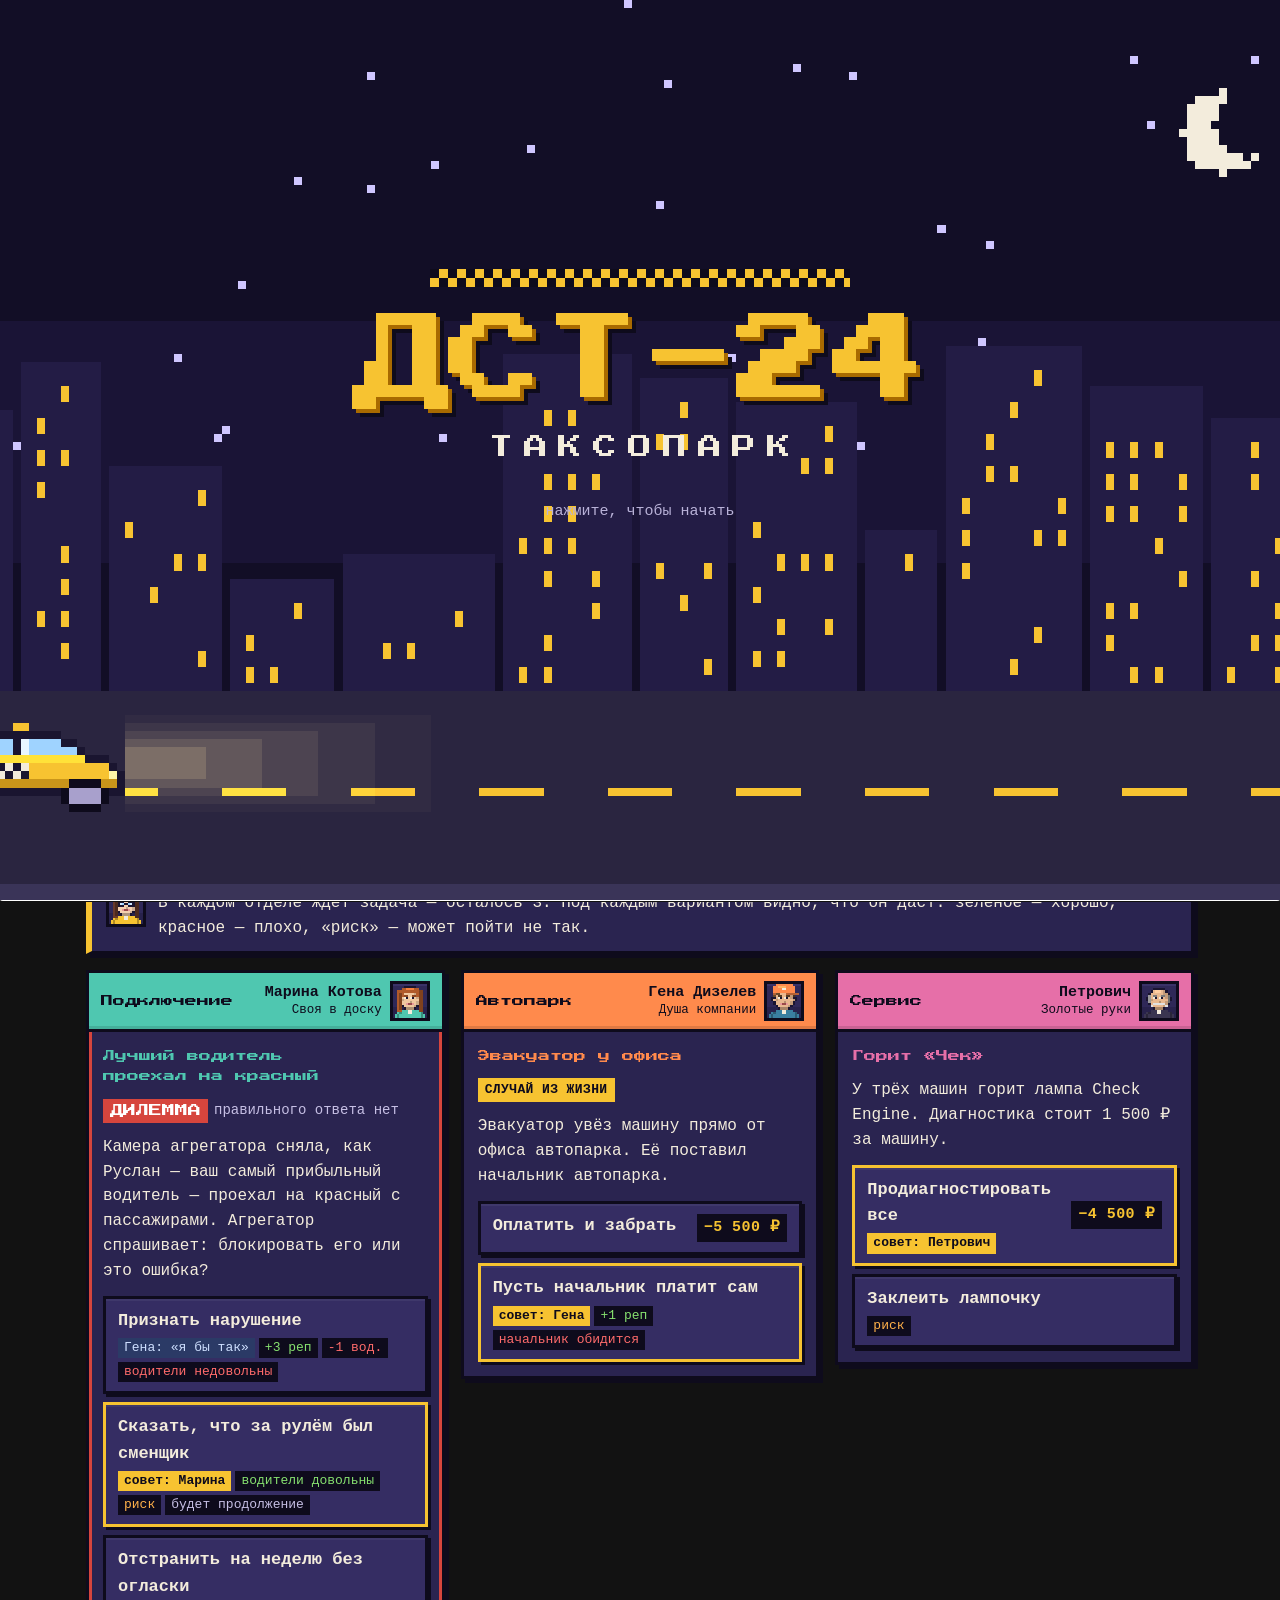
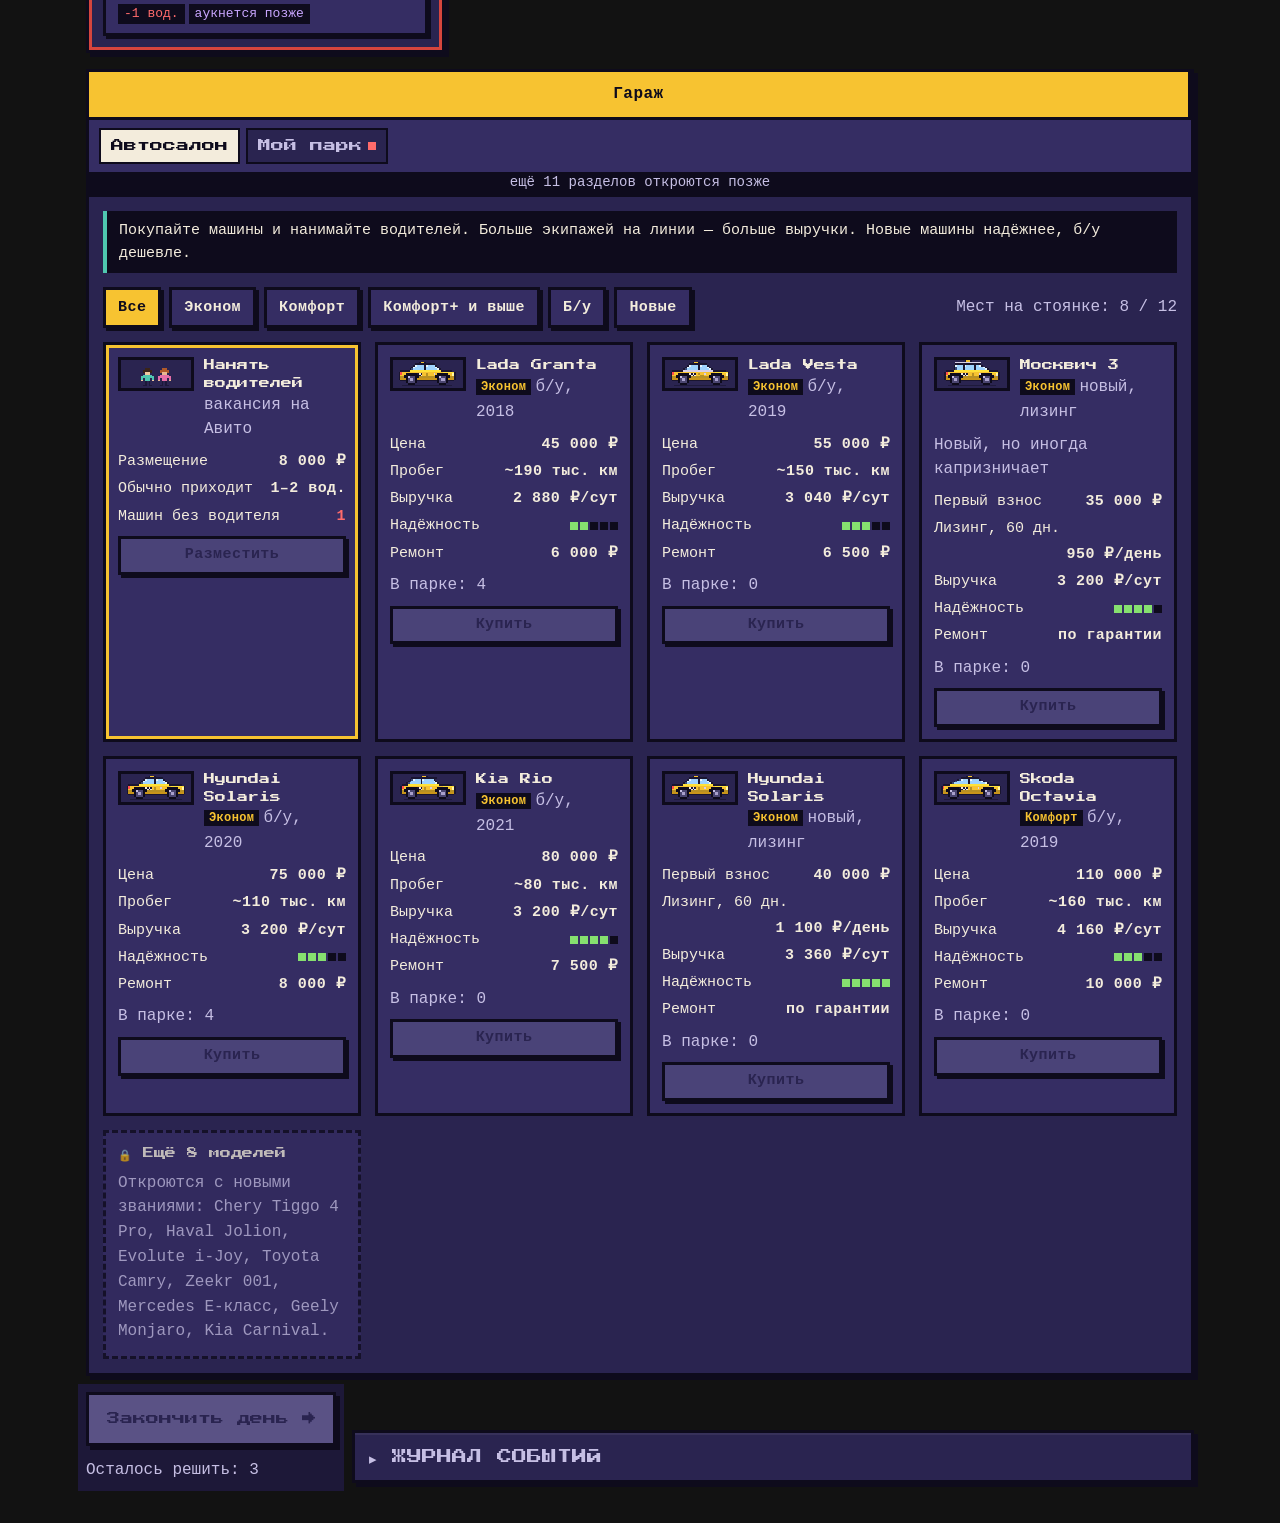
==== commit 13e4c78d: "Город: исправления после ревью — ответ сервера, лимит машин, только кампания и бесконечный Co-Author" ====
--- a/index.html
+++ b/index.html
@@ -2131,7 +2131,7 @@
   const share=1+Math.max(-.08,Math.min(.08,(S.rep-rivalAvg)/100*.2));
   const nightK=B(3)?1+(S.shift2||0)/100*bal('shiftRev'):1+(S.night||0)/100*.25,distK=distFactor();
   const shB=shashBad();
-  const tk=townK();if(tk!==1)notes.push(`Город: ×${tk.toFixed(2).replace('.',',')} к выручке.`);
+  const tk=townK();if(tk!==1)notes.push(`Город: ×${tf2(tk)} к выручке.`);
   const demand=cityDemand()*(crisisOn('giant')?.85:1)*(crisisOn('cyber')?.75:1)*mood*sea.demand*newsMod('demand')*(hol?hol[0]:1)*share*RANK_BONUS[S.rank||0]*prestRev()*(warOn()?bal('warK'):1)*ownRev()*netRevK()*tk;
   const base=working.slice(0,regular).reduce((a,c,i)=>a+carRev(c)*drvQ(crewD[i]),0);
   const sat=satK(),mgmt=mgmtCost();
@@ -4828,17 +4828,19 @@
 const TOWN={center:{n:'Центр',r:[0,0,64,64]},station:{n:'Вокзал',r:[64,0,64,64]},airport:{n:'Аэропорт',r:[128,0,64,64]},sleep:{n:'Спальный',r:[0,64,64,64]},univer:{n:'Студгородок',r:[64,64,64,64]},industry:{n:'Промзона',r:[128,64,64,64]}};
 const TOWN_KEYS=Object.keys(TOWN),TOWN_H=48*36e5,tf2=x=>x.toFixed(2).replace('.',',');
 const townOn=()=>!netOff&&online()&&!!netSt.townIn&&!!S&&netLiveGame()&&(camp()||endl())&&Array.isArray(netSt.town)&&Date.now()-(netSt.townAt||0)<TOWN_H;
+const townGame=()=>netLiveGame()&&(camp()||endl());
+const townCap=()=>Math.min(totalCars(),10+3*S.day,300); // не больше, чем допустит сервер и сохранение
 const townSum=()=>TOWN_KEYS.reduce((a,d)=>a+(+S.townAlloc[d]||0),0);
 // машин стало меньше — лишнее снимается с районов с конца списка
-function townFix(){const a=S.townAlloc=S.townAlloc||{};let ex=townSum()-totalCars(),ch=false;
+function townFix(){const a=S.townAlloc=S.townAlloc||{};let ex=townSum()-townCap(),ch=false;
   for(let i=TOWN_KEYS.length-1;i>=0&&ex>0;i--){const d=TOWN_KEYS[i],n=+a[d]||0,c=Math.min(n,ex);if(c){a[d]=n-c;ex-=c;ch=true}}
   TOWN_KEYS.forEach(d=>{if(!(a[d]>0))delete a[d]});if(ch&&netSt.townIn)townSave();return ch}
 // по каждому району: мои/все машины, лидер ('*' — я, '' — нет), множитель kd
-function townInfo(){const T=bal('town'),o={};
+function townInfo(){const T=bal('town')||BAL[6].town,o={};
   TOWN_KEYS.forEach(d=>{const c=T[d]||{k:1,cap:99},mine=+S.townAlloc[d]||0,rv=[];
     (netSt.town||[]).forEach(r=>{const n=r&&!r.mine&&r.alloc?Math.max(0,+r.alloc[d]||0):0;if(n>0)rv.push([String(r.nick||'?'),n])});
     rv.sort((a,b)=>b[1]-a[1]);const top=rv.length?rv[0][1]:0,tot=mine+rv.reduce((a,x)=>a+x[1],0);
-    const me=mine>top&&top>0,who=me?'*':top>mine&&(rv.length<2||top>rv[1][1])?rv[0][0]:'';
+    const me=mine>top&&top>0,who=me?'*':top>mine&&(mine>0||rv.length>1)&&(rv.length<2||top>rv[1][1])?rv[0][0]:'';
     o[d]={n:TOWN[d].n,k:c.k,cap:c.cap,mine,tot,who,me,kd:c.k*Math.max(bal('townFloor'),tot>0?Math.min(1,c.cap/tot):1)*(me?1+bal('townLead'):1)}});
   return o}
 // множитель выручки парка: машины вне районов работают с k=1
@@ -4846,12 +4848,14 @@
   TOWN_KEYS.forEach(d=>{s+=i[d].mine*i[d].kd;m+=i[d].mine});return netClamp((s+Math.max(0,n-m))/n,bal('townMin'),bal('townMax'))};
 let townTry=0,townT=0;
 async function townLoad(force){if(!online()||netOff||(!force&&Date.now()-townTry<3e5))return false;townTry=Date.now();
-  const r=await rpc('town_state');if(!Array.isArray(r))return false;
+  const r=await rpc('town_state');if(!Array.isArray(r))return false;const was=!!netSt.townIn;
   netSt.town=r.filter(x=>x&&x.alloc&&typeof x.alloc==='object');netSt.townAt=Date.now();netSt.townIn=netSt.town.some(x=>x.mine);netSave();
-  if(S&&!S.preview&&S.townAlloc){townNews();const m=netSt.town.find(x=>x.mine);if(m&&Date.now()-new Date(m.updated_at)>864e5)townSave()}
+  if(was&&!netSt.townIn){netSt.townLeads={};netSave();toast('Вы выбыли из города: 7 дней без ходов')}
+  if(S&&!S.preview&&townGame()){townNews();const m=netSt.town.find(x=>x.mine);
+    if(m&&(Date.now()-new Date(m.updated_at)>864e5||TOWN_KEYS.some(d=>(+m.alloc[d]||0)!==(+S.townAlloc[d]||0))))townSave()}
   return true}
 // новости: кто стал лидером района
-function townNews(){if(!netLiveGame()||!netSt.townIn)return;const i=townInfo(),p=netSt.townLeads||{},o={};
+function townNews(){if(!townGame()||!netSt.townIn)return;const i=townInfo(),p=netSt.townLeads||{},o={};
   TOWN_KEYS.forEach(d=>{const w=i[d].who,n=i[d].n;o[d]=w;if(!(d in p)||p[d]===w)return;
     if(w==='*')addLog(`Вы стали лидером района «${n}»: там +${Math.round(bal('townLead')*100)}% к выручке.`);
     else if(p[d]==='*')addLog(`Вас вытеснили из лидеров района «${n}»${w?`: теперь там ${esc(w)}`:''}.`);
@@ -4859,16 +4863,20 @@
   netSt.townLeads=o;netSave();save()}
 // запись распределения на сервер (с задержкой, чтобы не слать на каждый клик)
 const townSave=()=>{clearTimeout(townT);townT=setTimeout(townPush,2000)};
-async function townPush(){if(!online()||netOff||!netSt.townIn||!S||S.preview)return null;
+async function townPush(){if(!online()||netOff||!netSt.townIn||!S||S.preview||!townGame())return null;
   const a={};TOWN_KEYS.forEach(d=>{if(S.townAlloc[d]>0)a[d]=S.townAlloc[d]});const c=(COLORS[(S.custom||{}).color]||{}).body;
-  return rpc('set_town',{p_alloc:a,p_color:/^#[0-9a-f]{6}$/i.test(c)?c:null})}
-function townDay(){if(netOff||!online()||!S||S.preview)return;townFix();townLoad(false)}
-async function townJoin(){if(!netLiveGame()||!(camp()||endl()))return'Город работает в кампании и бесконечном режиме';
+  await cloudPush(true); // сервер сверяет число машин с облачным сохранением
+  const r=await rpc('set_town',{p_alloc:a,p_color:/^#[0-9a-f]{6}$/i.test(c)?c:null});
+  if(r&&r.ok===false){toast(String(r.err||'Город не принял расстановку').slice(0,80));const m=(netSt.town||[]).find(x=>x.mine);
+    if(m){S.townAlloc={};TOWN_KEYS.forEach(d=>{const n=+m.alloc[d]||0;if(n>0)S.townAlloc[d]=n});townFix();save();if($('townMap')&&!$('modal').hidden)cityMapView()}}
+  return r}
+function townDay(){if(netOff||!online()||!S||S.preview||!townGame())return;townFix();townLoad(false)}
+async function townJoin(){if(!townGame())return'Город работает в кампании и бесконечном режиме';
   townFix();netSt.townIn=true;const a=await townPush();
   if(!a||!a.ok){netSt.townIn=false;return a&&a.err?String(a.err).slice(0,80):'Нет связи, попробуйте позже'}
   await townLoad(true);return''}
-async function townLeave(){const a=await rpc('leave_town');if(!a)return'Нет связи, попробуйте позже';
-  netSt.townIn=false;netSt.town=(netSt.town||[]).filter(x=>!x.mine);netSt.townLeads={};netSave();return''}
+async function townLeave(){clearTimeout(townT);netSt.townIn=false;const a=await rpc('leave_town');if(!a){netSt.townIn=true;return'Нет связи, попробуйте позже'}
+  netSt.town=(netSt.town||[]).filter(x=>!x.mine);netSt.townLeads={};netSave();return''}
 // карта на canvas 192×128 (state — результат townInfo()); районы рисуются в рамке r, мелкими пикселями
 let townSel='';
 const TFONT={0:'111101101101111',1:'010110010010111',2:'111001111100111',3:'111001111001111',4:'101101111001001',5:'111100111001111',6:'111100111101111',7:'111001001010010',8:'111101111101111',9:'111101111001111','/':'001001010100100'};
@@ -4920,7 +4928,7 @@
   const ok=await townLoad(true);if(!$('ctBack'))return;
   cityMapView(ok?'':'Нет связи — показаны прошлые данные.')}
 function cityMapView(msg){
-  const live=netLiveGame()&&(camp()||endl()),inn=!!netSt.townIn,i=townInfo(),free=live?totalCars()-townSum():0,k=townOn()?townK():1;
+  const live=townGame(),inn=!!netSt.townIn,i=townInfo(),free=live?townCap()-townSum():0,k=townOn()?townK():1;
   const box=$('modal'),y=box.scrollTop,y2=$('modalCard').scrollTop;
   showModal(`<span class="step">ГОРОД</span><h2>Город</h2>${cityTabs('map')}
     <p class="note" id="ctMsg">${esc(msg||(live?(inn?'Расставьте машины по районам: где тесно, выручка делится; лидер района получает надбавку.':'Вступите в город, чтобы делить районы с другими таксопарками.'):'Город работает в живой партии: кампания или бесконечный режим.'))}</p>
@@ -4935,7 +4943,7 @@
   drawTown($('townMap'),i);cityTabBind();$('ctBack').onclick=()=>openNetModal();
   const m=t=>{const e=$('ctMsg');if(e)e.textContent=t};
   document.querySelectorAll('[data-td]').forEach(b=>b.onclick=()=>{const d=b.dataset.td,a=S.townAlloc,dx=+b.dataset.dx;
-    if(dx>0&&totalCars()-townSum()<=0)return;a[d]=Math.max(0,(+a[d]||0)+dx);townFix();save();townSave();cityMapView()});
+    if(dx>0&&townCap()-townSum()<=0)return;a[d]=Math.max(0,(+a[d]||0)+dx);townFix();save();townSave();cityMapView()});
   if($('ctJoin'))$('ctJoin').onclick=async()=>{$('ctJoin').disabled=true;m('Связываюсь…');
     const e=inn?await townLeave():await townJoin();if(!$('ctBack'))return;cityMapView(e||(inn?'Вы вышли из города':'Вы в городе'))}}
 
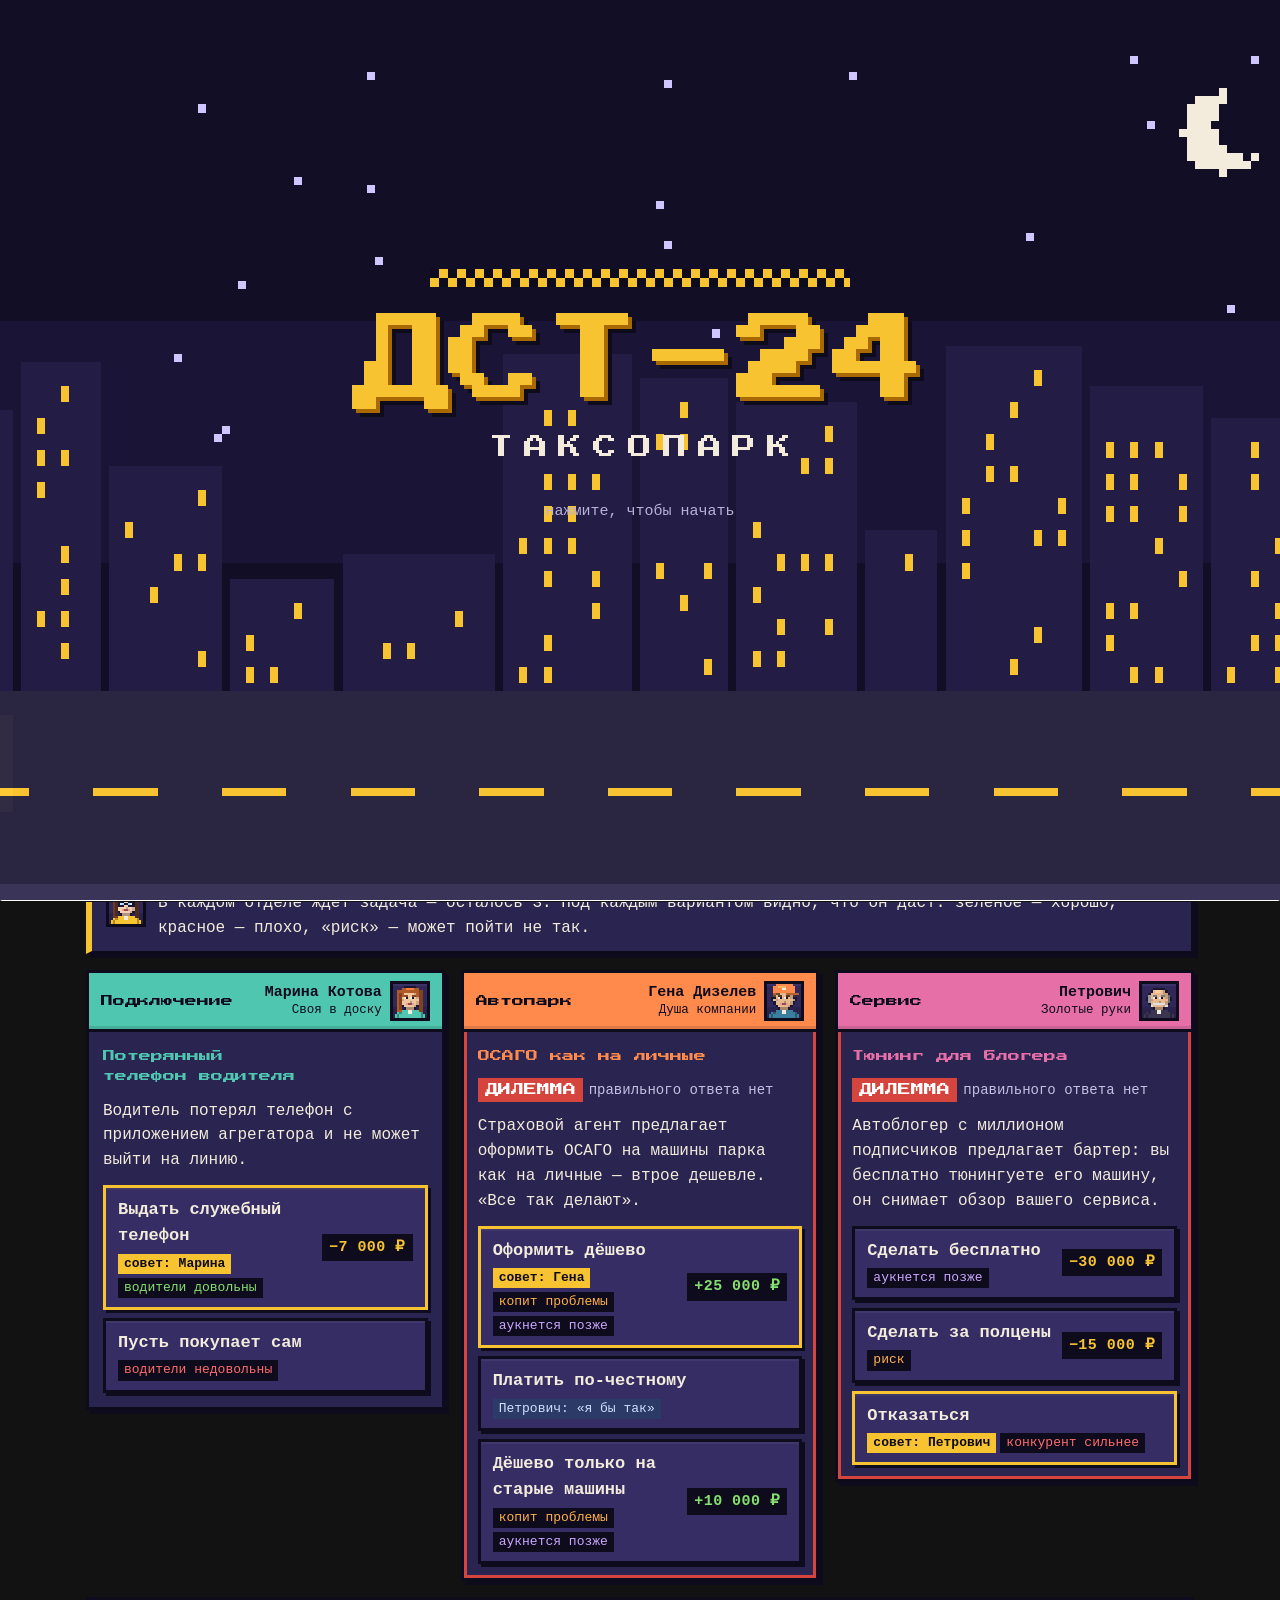
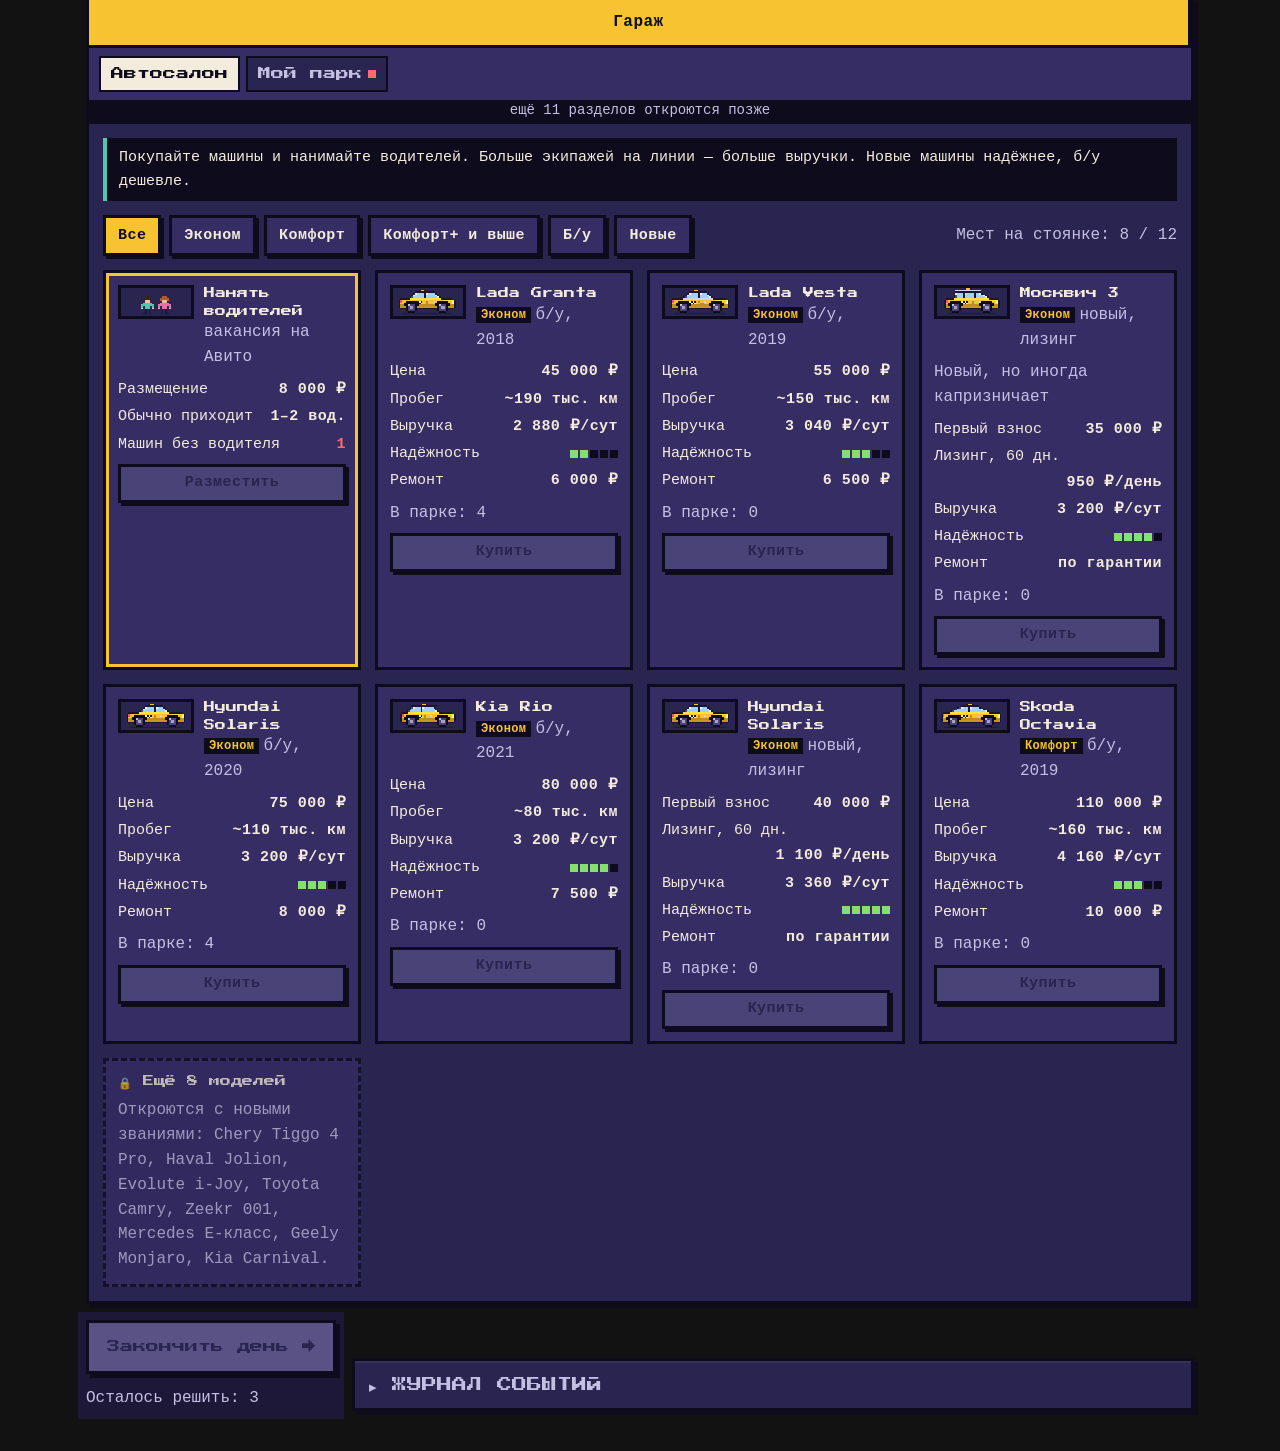
==== commit d11d3fe6: "Игра разделена на файлы: css/game.css и js/ по главам; офлайн-кэш v25 со всеми файлами, админка и ка" ====
--- a/index.html
+++ b/index.html
@@ -16,472 +16,7 @@
 <meta name="claude:viewport-fit-sides" content="cover">
 <link rel="preconnect" href="https://fonts.googleapis.com">
 <link rel="stylesheet" href="https://fonts.googleapis.com/css2?family=Press+Start+2P&family=PT+Mono&display=swap">
-<style>
-/* Layout: manager game — header, HUD, city ticker, goals/quest, pixel scene, three department desks, tabbed management panel, end-of-day bar. Single dark "night shift" look. */
-:root{
-  --night:#1d1838; --panel:#2a2450; --panel-2:#352d63; --edge:#0e0b1c;
-  --ink:#f3ecdc; --muted:#a8a0cc; --taxi:#f7c331;
-  --d1:#4fc7b0; --d2:#ff8a4c; --d3:#e66fa8;
-  --good:#86e06f; --bad:#ff6b6b;
-  --deep:#1b1530; --hover:#41387a;
-  --f-display:"Press Start 2P", "PT Mono", monospace;
-  --f-body:"PT Mono", "Courier New", monospace;
-  color-scheme:dark;
-}
-*{box-sizing:border-box}
-body{background:var(--night);color:var(--ink);font-family:var(--f-body);font-size:17px;line-height:1.4}
-.wrap{max-width:1140px;margin:0 auto;padding-block:20px 40px;padding-left:max(16px,env(safe-area-inset-left,0px));padding-right:max(16px,env(safe-area-inset-right,0px));display:grid;gap:16px}
-h1,h2,h3{font-family:var(--f-display);font-weight:400;margin:0;text-wrap:balance}
-p{margin:0}
-.px{border:3px solid var(--edge);box-shadow:4px 4px 0 var(--edge)}
-canvas{display:block;image-rendering:pixelated;image-rendering:crisp-edges}
-button{font:inherit;color:inherit;cursor:pointer}
-button:focus-visible,input:focus-visible{outline:3px solid var(--taxi);outline-offset:2px}
-
-header{display:flex;flex-wrap:wrap;align-items:center;justify-content:space-between;gap:12px}
-.logo{display:flex;align-items:center;gap:12px}
-.checker{width:36px;height:24px;flex:none;background:conic-gradient(var(--edge) 25%,var(--taxi) 0 50%,var(--edge) 0 75%,var(--taxi) 0) 0 0/12px 12px;border:3px solid var(--edge)}
-h1{font-size:clamp(14px,2.6vw,20px);color:var(--taxi);text-shadow:3px 3px 0 var(--edge)}
-.head-right{display:flex;flex-wrap:wrap;gap:8px;align-items:center}
-.date{font-family:var(--f-display);font-size:10px;background:var(--panel);padding:8px 10px}
-.toggle{font-family:var(--f-display);font-size:9px;padding:8px 10px;background:var(--panel-2);border:3px solid var(--edge);box-shadow:3px 3px 0 var(--edge)}
-.toggle.on{background:var(--taxi);color:var(--edge)}
-.goal{font-size:15px;color:var(--muted)}
-.goal b{color:var(--ink);font-weight:600}
-
-.hud{display:grid;grid-template-columns:repeat(auto-fit,minmax(140px,1fr));gap:10px}
-.stat{position:relative;background:var(--panel);padding:10px 12px;display:grid;gap:6px;min-width:0}
-.stat .lbl{font-size:13px;color:var(--muted);text-transform:uppercase;letter-spacing:.08em}
-.stat .val{font-family:var(--f-display);font-size:11px;font-variant-numeric:tabular-nums;white-space:nowrap;overflow:hidden;text-overflow:ellipsis}
-.bar{height:10px;background:var(--edge);position:relative}
-.bar i{position:absolute;inset:0 auto 0 0;background:var(--taxi);transition:width .4s steps(8)}
-.bar.green i{background:var(--good)}
-.stat.money .val{color:var(--taxi)}
-.flash-up{animation:fu .6s steps(3)}.flash-down{animation:fd .6s steps(3)}
-@keyframes fu{50%{color:var(--good)}} @keyframes fd{50%{color:var(--bad)}}
-
-.ticker{display:flex;flex-wrap:wrap;gap:8px;align-items:center}
-.ticker .lab{font-family:var(--f-display);font-size:9px;color:var(--muted)}
-.news{font-size:15px;background:var(--panel);border:3px solid var(--edge);padding:4px 8px}
-.news.up{border-color:var(--good)}.news.down{border-color:var(--bad)}
-.news small{color:var(--muted)}
-/* лента города: прогноз и новости карточками */
-.ticker .lab{display:flex;align-items:center;gap:6px}
-.wxs{display:flex;gap:6px;flex-wrap:wrap}
-.wx,.nw{display:flex;align-items:center;gap:8px;background:var(--panel);border:3px solid var(--edge);box-shadow:3px 3px 0 var(--edge);padding:4px 10px 4px 6px;cursor:help;min-width:0}
-.wx.now{background:var(--panel-2);border-color:#5a5285;padding:4px 12px 4px 6px}
-.wx small,.nw-t small{display:block;font-size:12px;color:var(--muted);line-height:1.2;white-space:nowrap}
-.wx b{display:block;font-size:15px;line-height:1.25}
-.wx:not(.now){filter:saturate(.8)}
-.fxs{display:flex;gap:4px;margin-top:3px;flex-wrap:wrap}
-.fx{font-size:12px;line-height:1.4;padding:0 5px;background:var(--edge);white-space:nowrap}.fx.up{color:var(--good)}.fx.down{color:var(--bad)}
-.ticker .tk{display:flex;flex-wrap:wrap;gap:8px;min-width:0}
-.nw{border-left:6px solid var(--muted);scroll-snap-align:start;flex:none}
-.nw.up{border-left-color:var(--good)}.nw.down{border-left-color:var(--bad)}
-.nw.crisis{animation:pulseR 1.4s ease-in-out infinite;border-color:var(--bad)}
-.nw-t b{display:block;font-weight:600;font-size:15px;line-height:1.25;white-space:nowrap}
-.pips{display:flex;gap:2px;margin-left:2px}.pips i{width:5px;height:5px;background:#ffffff22}.pips i.on{background:var(--taxi)}
-/* значок показателя слева от числа */
-.stat .sv{display:flex;align-items:center;gap:10px;min-width:0}
-.badge{flex:none;width:40px;height:40px;display:grid;place-items:center;background:var(--deep);box-shadow:inset 0 0 0 2px #ffffff12,3px 3px 0 var(--edge)}
-.badge{position:relative}.badge .i16{display:block}
-.badge .bn{position:absolute;right:-6px;top:-6px;min-width:16px;height:16px;padding:0 3px;background:var(--bad);color:var(--edge);font:9px/16px var(--f-display);font-style:normal;text-align:center;box-shadow:2px 2px 0 var(--edge)}
-.badge.b-up .i16{animation:hop .5s steps(5)}.badge.b-down .i16{animation:sag .5s steps(5)}
-.stat.money .badge.b-up .i16,.stat.money .badge.b-down .i16{animation:spin .6s steps(6)}
-.stat.day .badge.b-up .i16{animation:flipX .5s steps(5)}
-.stat.rep .badge.b-up{animation:glowB .7s steps(4)}
-@keyframes hop{40%{transform:translateY(-6px)}}
-@keyframes sag{0%{filter:brightness(.6)}30%{transform:translateX(-2px)}60%{transform:translateX(2px)}}
-@keyframes spin{25%{transform:scaleX(.2)}50%{transform:scaleX(-1)}75%{transform:scaleX(.2)}}
-@keyframes flipX{50%{transform:rotateX(90deg)}}
-@keyframes glowB{50%{box-shadow:inset 0 0 0 2px var(--taxi),0 0 14px var(--taxi),3px 3px 0 var(--edge)}}
-.toggle .i16{vertical-align:-3px}.toggle .i16+*,#menuBtn .i16{margin-right:6px}
-.goalbox .lvl{display:inline-flex;align-items:center;gap:6px}
-@media (prefers-reduced-motion:reduce){.badge .i16,.badge{animation:none!important}}
-
-.tasks{display:grid;grid-template-columns:repeat(auto-fit,minmax(300px,1fr));gap:12px}
-.goalbox{background:var(--panel);padding:12px 14px;display:grid;grid-template-columns:auto 1fr;gap:8px 14px;align-items:center;min-width:0}
-.goalbox .lvl{font-family:var(--f-display);font-size:9px;color:var(--edge);background:var(--taxi);padding:6px 8px;white-space:nowrap}
-.goalbox.quest .lvl{background:var(--d1)}
-.goalbox .gt{font-weight:600;min-width:0}
-.goalbox .gr{font-size:15px;color:var(--good);grid-column:1/-1}
-.goalbox .bar{grid-column:1/-1}
-
-.scene-box{background:var(--edge);overflow:hidden}
-#scene,#sceneGL{margin:0 auto}
-
-.desks{display:grid;grid-template-columns:repeat(auto-fit,minmax(290px,1fr));gap:16px;align-items:start}
-.desk{background:var(--panel);min-width:0;position:relative}
-.desk-head{display:flex;align-items:center;gap:10px;padding:8px 12px;background:var(--dc);color:var(--edge);border-bottom:3px solid var(--edge)}
-.desk-head h2{font-size:10px}
-.desk-head .boss{margin-left:auto;display:flex;align-items:center;gap:8px;text-align:right;font-size:14px;font-weight:600;line-height:1.15;min-width:0}
-.face{width:40px;height:40px;background:var(--panel-2);border:3px solid var(--edge);flex:none}
-.face.big{width:64px;height:64px}
-.desk-body{padding:14px;display:grid;gap:12px;min-width:0}
-.desk h3{font-size:10px;line-height:1.6;color:var(--dc);padding-right:70px}
-.ev-text{display:flex;gap:10px;align-items:flex-start}
-.badges{display:flex;flex-wrap:wrap;gap:6px}
-.funny,.chainb{font-family:var(--f-display);font-size:8px;color:var(--edge);background:var(--taxi);padding:3px 5px}
-.chainb{background:var(--d1)}
-.choices{display:grid;gap:8px}
-.choice{display:flex;justify-content:space-between;align-items:center;gap:10px;text-align:left;background:var(--panel-2);padding:9px 12px;border:3px solid var(--edge);box-shadow:3px 3px 0 var(--edge);font-weight:600;font-size:16px}
-.choice:hover{background:var(--hover)}
-.choice:active,.buy:active,.tab:active,.toggle:active{transform:translate(3px,3px);box-shadow:none}
-.tag{font-family:var(--f-display);font-size:9px;white-space:nowrap;padding:4px 5px;background:var(--edge);color:var(--taxi)}
-.tag.plus{color:var(--good)}
-.result{background:var(--edge);padding:10px 12px;display:grid;gap:8px}
-.chips{display:flex;flex-wrap:wrap;gap:6px}
-.chip{font-family:var(--f-display);font-size:9px;padding:4px 6px;background:var(--panel-2)}
-.chip.up{color:var(--good)}.chip.down{color:var(--bad)}
-.stamp{position:absolute;top:62px;right:10px;font-family:var(--f-display);font-size:9px;color:var(--good);border:3px solid var(--good);padding:5px 6px;transform:rotate(-8deg);background:var(--panel)}
-
-.mgmt{background:var(--panel);display:grid;min-width:0}
-.mtabs{display:flex;flex-wrap:wrap;gap:0;border-bottom:3px solid var(--edge);background:var(--edge)}
-.mtab{font-family:var(--f-display);font-size:9px;padding:12px 12px;background:var(--panel-2);border:0;border-right:3px solid var(--edge);color:var(--muted)}
-.mtab.on{background:var(--taxi);color:var(--edge)}
-.mbody{padding:14px;display:grid;gap:14px;min-width:0}
-.sub{color:var(--muted);font-size:15px}
-
-.tabs{display:flex;flex-wrap:wrap;gap:8px}
-.tab{font-family:var(--f-display);font-size:9px;padding:8px 10px;background:var(--panel-2);border:3px solid var(--edge);box-shadow:3px 3px 0 var(--edge)}
-.tab.on{background:var(--taxi);color:var(--edge)}
-.grid{display:grid;grid-template-columns:repeat(auto-fit,minmax(210px,1fr));gap:14px}
-.card2{background:var(--panel-2);padding:12px;display:grid;gap:8px;align-content:start;min-width:0;border:3px solid var(--edge)}
-.car-top{display:flex;align-items:center;gap:10px}
-.mini{width:76px;height:34px;background:var(--panel);border:3px solid var(--edge);flex:none}
-.card2 h3{font-size:10px;line-height:1.5}
-.kind{font-size:14px;color:var(--muted)}
-.cls{font-family:var(--f-display);font-size:8px;background:var(--edge);color:var(--taxi);padding:2px 4px;margin-right:4px;vertical-align:1px}
-.specs{display:grid;gap:4px;font-size:15px}
-.spec{display:flex;justify-content:space-between;gap:8px}
-.spec b{font-family:var(--f-display);font-size:9px;font-weight:400;align-self:center;white-space:nowrap}
-.pips{display:flex;gap:2px}.pips i{width:8px;height:8px;background:var(--edge)}.pips i.on{background:var(--good)}
-.btns{display:flex;flex-wrap:wrap;gap:8px;align-items:center}
-.buy{flex:1;font-family:var(--f-display);font-size:9px;padding:9px 8px;background:var(--taxi);color:var(--edge);border:3px solid var(--edge);box-shadow:3px 3px 0 var(--edge);white-space:nowrap}
-.buy.alt{background:var(--panel);color:var(--ink)}
-.buy.sm{flex:0 0 auto;padding:7px 10px}
-.cred{justify-content:flex-start;flex-wrap:nowrap;gap:12px}.cg{font:32px/1 var(--f-display);min-width:44px;height:44px;line-height:44px;text-align:center;background:var(--edge);color:var(--muted)}.cg.gA{color:var(--good)}.cg.gC{color:var(--taxi)}.cg.gD{color:var(--bad)}
-.buy:disabled{background:#4a4378;color:var(--panel);cursor:not-allowed}
-.done-tag{font-family:var(--f-display);font-size:9px;color:var(--good)}
-.ownG{display:grid;grid-template-columns:repeat(auto-fill,minmax(128px,1fr));gap:10px}.own{background:var(--panel);border:3px solid var(--edge);padding:8px;overflow-wrap:anywhere;display:grid;gap:6px;justify-items:center;text-align:center;align-content:space-between}.own b{font-family:var(--f-display);font-size:9px;font-weight:400;line-height:1.5}.own small{color:var(--muted);line-height:1.35}.own.has{border-color:var(--good)}.own .buy{width:100%;min-height:44px}
-
-.tablewrap{overflow-x:auto;max-height:440px;overflow-y:auto;border:3px solid var(--edge)}
-table{border-collapse:collapse;width:100%;font-size:15px;font-variant-numeric:tabular-nums;min-width:560px}
-th{font-family:var(--f-display);font-size:8px;color:var(--muted);text-align:left;padding:8px;background:var(--edge);position:sticky;top:0}
-td{padding:6px 8px;border-bottom:2px solid var(--panel);background:var(--panel-2)}
-td .bar{width:70px}
-.st-ok{color:var(--good)}.st-bad{color:var(--bad)}
-
-.dept3{display:grid;grid-template-columns:repeat(auto-fit,minmax(280px,1fr));gap:14px}
-.dcard{background:var(--panel-2);border:3px solid var(--edge);display:grid;min-width:0}
-.dcard .dh{background:var(--dc);color:var(--edge);padding:8px 10px;font-family:var(--f-display);font-size:9px;border-bottom:3px solid var(--edge)}
-.dcard .db{padding:12px;display:grid;gap:10px}
-.who{display:flex;gap:10px;align-items:center}
-.who b{font-size:17px}
-.perk{font-size:14px;color:var(--muted)}
-.perk strong{color:var(--taxi);font-weight:600}
-.namefield{display:flex;gap:6px}
-input[type=text]{font:inherit;font-size:15px;background:var(--edge);color:var(--ink);border:3px solid var(--edge);padding:5px 8px;min-width:0;flex:1}
-label.chk{display:flex;gap:6px;align-items:center;font-size:15px;cursor:pointer}
-.row2{display:flex;justify-content:space-between;align-items:center;gap:8px;flex-wrap:wrap}
-.count{font-family:var(--f-display);font-size:11px;min-width:3ch;text-align:center}
-.netdot{display:inline-block;width:12px;height:12px;background:var(--muted);border:2px solid var(--edge);margin-right:6px;vertical-align:1px}.netdot.on{background:var(--good,#5c5)}
-.netform{display:flex;flex-direction:column;gap:8px;margin:8px 0}.netform input{font:inherit;font-size:15px;background:var(--edge);color:var(--ink);border:3px solid var(--edge);padding:8px;min-width:0;width:100%}
-input[type=range]{width:100%;accent-color:var(--taxi)}
-
-.achs{display:grid;grid-template-columns:repeat(auto-fit,minmax(200px,1fr));gap:10px}
-.ach{background:var(--panel-2);border:3px solid var(--edge);padding:10px;display:grid;gap:4px;opacity:.5}
-.ach.got{opacity:1;border-color:var(--taxi)}
-.ach b{font-family:var(--f-display);font-size:9px;line-height:1.5}
-.ach span{font-size:14px;color:var(--muted)}.rew{font-style:normal;color:var(--taxi)}.livb{display:inline-flex;align-items:center;gap:6px;min-height:44px}.livb canvas.mini{width:57px;height:26px;image-rendering:pixelated}
-
-.bottom{display:flex;flex-wrap:wrap;gap:16px;align-items:start}
-.btn{font-family:var(--f-display);font-size:12px;padding:14px 18px;background:var(--taxi);color:var(--edge);border:3px solid var(--edge);box-shadow:4px 4px 0 var(--edge)}
-.btn:active{transform:translate(4px,4px);box-shadow:none}
-.btn:disabled{background:#5a5285;color:var(--panel);cursor:not-allowed}
-.btn.ghost{background:var(--panel-2);color:var(--ink)}
-.hint{color:var(--muted);font-size:15px}
-.log{flex:1 1 300px;min-width:0;background:var(--panel);padding:12px 14px;max-height:200px;overflow:auto}
-.log h3{font-size:10px;color:var(--muted);margin-bottom:8px}
-.log ol{margin:0;padding:0;list-style:none;display:grid;gap:4px;font-size:15px}
-.log li span{color:var(--muted);font-family:var(--f-display);font-size:9px;margin-right:6px}
-.actions{display:flex;flex-direction:column;gap:12px}
-
-[hidden]{display:none!important}
-.modal{position:fixed;inset:0;background:rgba(14,11,28,.84);display:grid;place-items:center;z-index:20;
-  padding:max(16px,env(safe-area-inset-top,0px)) max(16px,env(safe-area-inset-right,0px)) max(16px,env(safe-area-inset-bottom,0px)) max(16px,env(safe-area-inset-left,0px))}
-.modal.pause{z-index:40}
-.card{background:var(--panel);width:min(560px,100%);padding:20px;display:grid;gap:14px;max-height:100%;overflow:auto}
-.card h2{font-size:13px;color:var(--taxi);line-height:1.5}
-.rows{display:grid;gap:6px;font-variant-numeric:tabular-nums}
-.row{display:flex;justify-content:space-between;gap:12px;border-bottom:2px dashed var(--panel-2);padding-bottom:5px}
-.row b{font-family:var(--f-display);font-size:10px;white-space:nowrap;align-self:center}
-.row.total b{color:var(--taxi)}
-.pos{color:var(--good)}.neg{color:var(--bad)}
-.note{color:var(--muted);font-size:15px}
-.modes,.cands{display:grid;gap:10px}
-.mode{display:grid;gap:4px;text-align:left;background:var(--panel-2);padding:12px 14px;border:3px solid var(--edge);box-shadow:3px 3px 0 var(--edge)}
-.mode:hover{background:var(--hover)}
-.mode b{font-family:var(--f-display);font-size:10px;font-weight:400;color:var(--taxi);line-height:1.5}
-.mode span{color:var(--muted);font-size:15px}
-.cand{display:flex;gap:12px;align-items:center;text-align:left;background:var(--panel-2);padding:10px 12px;border:3px solid var(--edge);box-shadow:3px 3px 0 var(--edge)}
-.cand:hover{background:var(--hover)}
-.cand div{display:grid;gap:2px;min-width:0}
-.cand b{font-size:17px}
-.cand small{color:var(--muted);font-size:14px}
-.step{font-family:var(--f-display);font-size:9px;color:var(--muted)}
-.mg-q{font-size:20px;font-weight:600;color:var(--taxi)}
-.mode.mg-ok,.mg-doc.mg-ok{border-color:var(--good);background:#2f5a3a}
-.mode.mg-bad,.mg-doc.mg-bad{border-color:var(--bad);background:#5a2f3a}
-.mg-today{font-family:var(--f-display);font-size:13px;line-height:1.5;background:var(--taxi);color:var(--edge);border:3px solid var(--edge);padding:10px 12px;text-align:center;margin:8px 0}.mg-doc .ago:empty{display:none}.mg-doc .ago{display:block;font-size:13px;color:var(--bad);margin-top:2px}.mg-docs{display:grid;grid-template-columns:repeat(auto-fit,minmax(150px,1fr));gap:8px}
-.mg-doc{display:grid;gap:2px;text-align:left;background:var(--panel-2);border:3px solid var(--edge);box-shadow:3px 3px 0 var(--edge);padding:8px 10px}
-.mg-doc b{font-family:var(--f-ui);font-size:17px;letter-spacing:.05em}
-.mg-doc span{font-size:15px;color:var(--muted)}
-.mg-doc.on{border-color:var(--taxi);background:#4a4378}
-.mg-timer{font-family:var(--f-ui);font-weight:700;font-size:18px;color:var(--taxi)}
-.mg-bar{position:relative;height:34px;background:var(--edge);border:3px solid var(--edge);overflow:hidden}
-.mg-zone{position:absolute;top:0;bottom:0;background:var(--good)}
-.mg-mark{position:absolute;top:-2px;bottom:-2px;width:6px;margin-left:-3px;background:var(--taxi);box-shadow:0 0 0 2px var(--edge)}
-.rentrow{display:grid;gap:4px;background:var(--panel);border:3px solid var(--edge);padding:8px 10px}
-.rankb{font-family:var(--f-ui);font-weight:700;font-size:15px;background:var(--taxi);color:var(--edge);padding:6px 10px}
-.votes{display:flex;gap:6px;align-items:center;margin-top:4px}
-.votes .face{width:30px;height:30px}
-.dash{background:var(--edge);padding:10px 12px;display:grid;gap:6px;font-family:"PT Mono",monospace;font-size:15px;color:var(--good)}
-.lg-canvas{width:min(100%,280px);height:auto;aspect-ratio:8/9;margin:0 auto;border:3px solid var(--edge);touch-action:manipulation}
-.mg-gauge{display:block;width:min(100%,384px);height:auto;margin:0 auto;border:3px solid var(--edge)}
-.mg-bar.park{background:repeating-linear-gradient(90deg,#2a2740 0 18px,#322e4c 18px 20px)}
-.mode:disabled{cursor:not-allowed}
-.logo-c{width:32px;height:32px;flex:none}
-.logo-c.sm{width:16px;height:16px;display:inline-block;vertical-align:-3px;margin-right:4px}
-#ownerC{width:40px;height:40px}
-.mapc{width:100%;max-width:640px;height:auto;aspect-ratio:16/9;border:3px solid var(--edge);margin:0 auto}
-.sw{display:inline-block;width:12px;height:12px;border:2px solid var(--edge);margin-right:5px;vertical-align:-2px}
-.chart{width:100%;height:auto;display:block}
-.paper{background:#efe6cf;color:#2a2018;padding:16px 18px;border:3px solid var(--edge);display:grid;gap:8px;font-family:"PT Mono",monospace}
-.paper h3{font-family:var(--f-display);font-size:11px;color:#2a2018;margin-top:4px;line-height:1.5}
-.paper p{color:#3a3028;font-size:15px}
-.paper-head{font-family:var(--f-display);font-size:15px;text-align:center;border-bottom:3px double #2a2018;padding-bottom:6px;letter-spacing:.05em}
-.paper-sub{font-size:13px;text-align:center;color:#5a4a38}
-.mode.lot{cursor:default}
-/* мягче: внутренняя подсветка панелей и фон */
-.px{box-shadow:4px 4px 0 var(--edge),inset 0 2px 0 rgba(255,255,255,.06)}
-body{background:linear-gradient(180deg,#1f1a3c 0%,#18142f 100%) fixed}
-.desk-head{box-shadow:inset 0 -3px 0 rgba(0,0,0,.12)}
-.choice{box-shadow:3px 3px 0 var(--edge),inset 0 2px 0 rgba(255,255,255,.05)}
-.advisor{background:var(--panel);display:flex;gap:12px;align-items:center;padding:10px 14px;border-left:6px solid var(--taxi)}
-.advisor .adv-t{display:grid;gap:2px;flex:1;min-width:0}
-.advisor b{font-family:var(--f-display);font-weight:400;font-size:10px;color:var(--taxi)}
-.advisor span{font-size:16px}
-.choice .cl{display:grid;gap:4px;min-width:0}
-.effs{display:flex;flex-wrap:wrap;gap:4px}
-.eff{font-style:normal;font-size:13px;font-weight:400;padding:0 6px;background:var(--edge);color:var(--muted)}
-.eff.up{color:var(--good)}.eff.down{color:var(--bad)}.eff.risk{color:#ffb04a}.eff.game{color:var(--d1)}
-.newdot{display:inline-block;width:8px;height:8px;background:var(--bad);margin-left:6px;vertical-align:2px}
-.mtab-more{align-self:center;padding:0 12px;color:var(--muted);font-size:14px}
-.hintbox{background:var(--edge);border-left:4px solid var(--d1);padding:8px 12px;font-size:15px;color:var(--ink);max-width:none}
-.bignet{font-family:var(--f-display);font-size:26px;text-align:center;padding:6px 0}
-.more summary{cursor:pointer;color:var(--taxi);font-size:15px;padding:6px 0}
-.more[open] summary{margin-bottom:8px}
-@keyframes popIn{from{opacity:0;transform:translateY(10px) scale(.97)}to{opacity:1;transform:none}}
-@keyframes fadeIn{from{opacity:0}to{opacity:1}}
-@keyframes slideUp{from{opacity:0;transform:translate(-50%,20px)}to{opacity:1;transform:translate(-50%,0)}}
-@keyframes deskIn{from{opacity:0;transform:translateY(14px)}to{opacity:1;transform:none}}
-@keyframes chipIn{from{opacity:0;transform:scale(.6)}to{opacity:1;transform:none}}
-@keyframes glow{0%,100%{box-shadow:4px 4px 0 var(--edge),0 0 0 0 rgba(247,195,49,.0)}50%{box-shadow:4px 4px 0 var(--edge),0 0 18px 2px rgba(247,195,49,.45)}}
-@keyframes pulseR{0%,100%{opacity:1}50%{opacity:.55}}
-.modal{backdrop-filter:blur(4px);-webkit-backdrop-filter:blur(4px);animation:fadeIn .18s ease-out}
-.modal .card{animation:popIn .24s cubic-bezier(.2,.9,.3,1.2)}
-.toast{animation:slideUp .28s cubic-bezier(.2,.9,.3,1.1)}
-.desks.fresh .desk{animation:deskIn .45s cubic-bezier(.2,.9,.3,1) both}
-.desks.fresh .desk:nth-child(2){animation-delay:.08s}.desks.fresh .desk:nth-child(3){animation-delay:.16s}
-.result .chip{animation:chipIn .3s cubic-bezier(.2,.9,.3,1.4) both}
-.result .chip:nth-child(2){animation-delay:.05s}.result .chip:nth-child(3){animation-delay:.1s}
-.mbody.swap{animation:fadeIn .2s ease-out}
-.mbody.swap .card2{animation:deskIn .35s cubic-bezier(.2,.9,.3,1) both}
-.mbody.swap .card2:nth-child(2){animation-delay:.04s}.mbody.swap .card2:nth-child(3){animation-delay:.08s}.mbody.swap .card2:nth-child(4){animation-delay:.12s}
-.mbody.swap .card2:nth-child(5){animation-delay:.16s}.mbody.swap .card2:nth-child(n+6){animation-delay:.2s}
-/* отклик: всплывающая сумма, монетки, тряска, переход ночь → утро */
-.pop{position:absolute;right:10px;top:4px;font-family:var(--f-display);font-size:10px;pointer-events:none;white-space:nowrap;animation:popUp 1.3s ease-out forwards;text-shadow:2px 2px 0 var(--edge)}
-.pop.pos{color:var(--good)}.pop.neg{color:var(--bad)}
-@keyframes popUp{0%{opacity:0;transform:translateY(6px)}15%{opacity:1;transform:none}100%{opacity:0;transform:translateY(-22px)}}
-.coin{position:absolute;left:24px;bottom:10px;width:8px;height:8px;background:var(--taxi);box-shadow:inset -2px -2px 0 #c9951a,inset 2px 2px 0 #fff6a8;pointer-events:none;animation:coinFly .9s cubic-bezier(.3,.7,.4,1) both}
-@keyframes coinFly{0%{opacity:0;transform:translate(var(--x0),var(--y0)) scale(.6)}25%{opacity:1}100%{opacity:0;transform:none}}
-.wrap.jolt{animation:jolt .35s steps(6)}
-@keyframes jolt{0%,100%{transform:none}20%{transform:translate(-4px,1px)}40%{transform:translate(4px,-1px)}60%{transform:translate(-3px,0)}80%{transform:translate(2px,1px)}}
-.dayfx{position:fixed;inset:0;z-index:35;pointer-events:none;display:grid;place-items:center;overflow:hidden;background:linear-gradient(#0b0916,var(--night) 55%,#61396d);animation:dayfx 1.4s ease-in-out forwards}
-.dayfx .dfx-t{position:relative;font-family:var(--f-display);font-size:22px;color:var(--taxi);text-shadow:4px 4px 0 var(--edge)}
-.dayfx .dfx-sun{position:absolute;left:50%;top:50%;width:28px;height:28px;margin:-14px;background:#ffe27a;box-shadow:0 0 0 4px #ffd447,0 0 40px 10px #ffb04a88;animation:sunUp 1.4s ease-out forwards}
-@keyframes dayfx{0%{opacity:0}30%,65%{opacity:1}100%{opacity:0}}
-@keyframes sunUp{0%{transform:translateY(160px);opacity:0}40%{opacity:1}100%{transform:translateY(-80px)}}
-.btn:not(:disabled):hover,.toggle:hover,.tab:hover{filter:brightness(1.1)}
-@media (prefers-reduced-motion:reduce){.wrap.jolt,.coin,.mbody.swap .card2{animation:none}}
-.choice,.buy,.mode,.tab,.mtab,.toggle,.btn{transition:transform .12s ease,box-shadow .12s ease,background-color .15s ease,filter .15s}
-.choice:hover,.mode:hover,.buy:not(:disabled):hover{transform:translate(-1px,-1px);filter:brightness(1.08)}
-.choice:hover{box-shadow:5px 5px 0 var(--edge)}
-.btn.ready{animation:glow 1.6s ease-in-out infinite}
-.bar i{transition:width .6s cubic-bezier(.2,.9,.3,1)}
-.news.crisis{animation:pulseR 1.4s ease-in-out infinite;border-color:var(--bad)}
-.streak{display:flex;gap:6px;justify-content:center}
-.streak i{font-style:normal;width:32px;height:32px;display:grid;place-items:center;background:var(--edge);color:var(--muted);font-family:var(--f-display);font-size:11px}
-.streak i.on{background:var(--taxi);color:var(--edge)}
-.dp-canvas{width:min(100%,520px);height:auto;aspect-ratio:5/3;margin:0 auto;border:3px solid var(--edge);touch-action:manipulation;cursor:pointer}
-.who b{font-family:var(--f-display)}
-@media (max-width:700px){.bottom{flex-direction:column-reverse}.actions{position:sticky;bottom:calc(8px + env(safe-area-inset-bottom,0px));z-index:6;flex-direction:row;flex-wrap:wrap;background:var(--night);padding:8px 0}.actions .hint{flex-basis:100%}}
-.dilem{font-family:var(--f-display);font-size:13px;color:#fff;background:#d6453d;padding:2px 7px}
-.dilem-t{font-size:14px;color:var(--muted);align-self:center}
-.desk.dl{box-shadow:4px 4px 0 var(--edge),0 0 0 3px #d6453d inset}
-.eff.echo{color:#c9a6ff}.eff.adv{color:var(--edge);background:var(--taxi);font-weight:600}
-.choice.advised{border-color:var(--taxi)}
-.relnote{display:block;font-style:normal;font-size:14px;margin-top:4px}.relnote.up{color:var(--good)}.relnote.down{color:var(--bad)}
-.echo-it{background:var(--panel-2);border-left:4px solid var(--good);padding:8px 12px;margin:8px 0}.echo-it.bad{border-left-color:var(--bad)}
-.echo-it small{color:var(--muted);font-size:14px}
-.menu-grid{display:grid;grid-template-columns:repeat(auto-fit,minmax(200px,1fr));gap:10px;margin:12px 0}
-.mtabs{flex-direction:column;align-items:stretch}
-.mgroups{display:flex;flex-wrap:wrap;background:var(--edge)}
-.mgroups .mtab{flex:1 1 auto;position:relative}
-.subtabs{display:flex;flex-wrap:wrap;gap:6px;padding:8px 10px;background:var(--panel-2);border-top:3px solid var(--edge)}
-.stab{font-family:var(--f-display);font-size:13px;padding:6px 10px;background:var(--panel);border:2px solid var(--edge);color:var(--muted);position:relative}
-.stab.on{background:var(--ink);color:var(--edge)}
-details.log summary{cursor:pointer;font-family:var(--f-display);font-size:15px;color:var(--muted);list-style:none}
-details.log summary::before{content:'▸ '}details.log[open] summary::before{content:'▾ '}
-details.log[open] summary{margin-bottom:8px}
-.tease{background:var(--edge);border-left:4px solid var(--d3);padding:8px 12px;font-size:15px}
-.tease b{color:var(--d3)}
-.goalbox.kpi .lvl{background:var(--d3)}
-.rel{color:var(--d3);letter-spacing:2px;font-size:15px}
-.photo{width:100%;height:auto;border:3px solid var(--edge);image-rendering:pixelated}
-a.btn{text-decoration:none;display:inline-block}
-body.big{font-size:19px}body.big .choice{font-size:19px}body.big .kind,body.big .sub,body.big .note,body.big .news,body.big .eff{font-size:17px}body.big .stat .val{font-size:14px}
-body.cb{--good:#4fa8ff;--bad:#ffb04a}
-body.cb .eff.up::before,body.cb .chip.up::before{content:'▲ '}body.cb .eff.down::before,body.cb .chip.down::before{content:'▼ '}
-.ticker{flex-wrap:wrap;min-width:0}
-.ticker .tk{display:flex;flex-wrap:nowrap;flex:1 1 100%;gap:8px;overflow-x:auto;scroll-snap-type:x mandatory;padding-bottom:3px;scrollbar-width:none;min-width:0;-webkit-mask-image:linear-gradient(90deg,#000 92%,transparent)}
-@media (min-width:701px){.ticker .tk{flex-wrap:wrap;overflow:visible;-webkit-mask-image:none}}
-@media (max-width:700px){.hud .badge{width:36px;height:36px}.hud .stat .sv{gap:8px}}
-.ticker .tk::-webkit-scrollbar{display:none}
-.ticker .news{white-space:nowrap;flex:none}
-.eff.adv2{background:#2b3a66;color:#cfe0ff}
-.tag.short{background:#5a1f2a;color:#ffb3b3;display:grid;justify-items:end}.tag.short small{font-size:11px}
-.later{margin-top:6px;color:var(--d3);font-size:14px}
-.card2.locked{opacity:.75;border-style:dashed}
-.card2.hire.need{box-shadow:0 0 0 3px var(--taxi) inset}
-.stat .val small{font-size:.8em}
-.actions{position:sticky;bottom:calc(8px + env(safe-area-inset-bottom,0px));z-index:6;background:var(--night);padding:8px;margin:-8px}
-@media (min-width:701px){.bottom{align-items:end}}
-@media (max-width:700px){
- header{gap:8px}.head-right{gap:6px;flex-wrap:nowrap;width:100%;justify-content:space-between}
- .head-right .rankb,.head-right .date{font-size:11px;padding:4px 6px}
- .logo h1{font-size:12px}
- .goal{font-size:13px}
- .hud{grid-template-columns:repeat(2,1fr);gap:6px}
- .dsea{display:none}
- .hud .stat{padding:6px 8px;gap:3px}.hud .stat .lbl{font-size:11px;letter-spacing:0}
- .hud .stat.money{grid-column:1/-1}
- .news{font-size:13px}
-}
-.splash{position:fixed;inset:0;z-index:100;background:var(--edge);display:grid;place-items:center;overflow:hidden;cursor:pointer;transition:opacity .5s steps(5)}
-.splash.out{opacity:0;pointer-events:none}
-.studio{position:fixed;inset:0;z-index:101;background:#0b0916;display:grid;place-items:center;cursor:pointer;transition:opacity .6s steps(6)}
-.studio.out{opacity:0;pointer-events:none}
-.studio .st-in{display:grid;justify-items:center;gap:22px;padding:16px}
-.studio canvas{width:144px;height:144px;image-rendering:pixelated;animation:stPop .5s steps(5) both}
-.studio .st-name{font-family:"Press Start 2P",monospace;font-size:clamp(20px,6vw,44px);letter-spacing:.04em;display:flex;position:relative;overflow:hidden;padding:4px 2px}
-.studio .st-name span{opacity:0;animation:stIn .25s steps(3) forwards}
-.studio .st-name .a{color:var(--taxi);text-shadow:3px 3px 0 #b5531a}
-.studio .st-name .b{color:var(--ink);text-shadow:3px 3px 0 #3a3458}
-.studio .st-name::after{content:"";position:absolute;top:0;bottom:0;width:18%;left:-30%;background:linear-gradient(90deg,transparent,rgba(255,255,255,.55),transparent);animation:stShine .7s 1.5s steps(8) forwards}
-.studio .st-sub{font-family:"PT Mono",monospace;font-size:15px;color:#8f86b8;letter-spacing:.3em;text-transform:uppercase;opacity:0;animation:stIn .4s 1.6s steps(4) forwards}
-@keyframes stPop{0%{transform:scale(0)}60%{transform:scale(1.15)}100%{transform:scale(1)}}
-@keyframes stIn{to{opacity:1}}
-@keyframes stShine{to{left:120%}}
-#splC{position:absolute;inset:0;width:100%;height:100%;image-rendering:pixelated;object-fit:cover}
-.spl-t{position:relative;text-align:center;padding:0 16px;margin-top:-12vh}
-.spl-chk{width:clamp(180px,44vw,420px);height:18px;margin:0 auto 22px;background:repeating-conic-gradient(var(--taxi) 0 25%,var(--edge) 0 50%) 0 0/18px 18px;animation:splWipe .6s steps(10) both}
-.spl-logo{font-family:var(--f-display);font-size:clamp(38px,10vw,96px);line-height:1.1;color:var(--taxi);text-shadow:4px 4px 0 #a86a00,8px 8px 0 var(--edge);animation:splDrop .7s steps(7) .35s both}
-.spl-sub{margin-top:14px;font-family:var(--f-display);font-size:clamp(12px,2.8vw,24px);letter-spacing:.45em;padding-left:.45em;color:var(--ink);animation:splFade .5s steps(5) 1.05s both}
-.spl-tap{margin-top:34px;font-size:15px;color:#b9b2d8;animation:splFade .3s 1.7s both,splBlink 1.2s steps(2) 2s infinite}
-@keyframes splWipe{from{clip-path:inset(0 100% 0 0)}to{clip-path:inset(0)}}
-@keyframes splDrop{from{transform:translateY(-70px);opacity:0}to{transform:none;opacity:1}}
-@keyframes splFade{from{opacity:0}to{opacity:1}}
-@keyframes splBlink{50%{opacity:0}}
-.coach{position:absolute;z-index:16;background:var(--taxi);color:var(--deep);padding:12px 14px;font-size:15px;line-height:1.4;box-shadow:4px 4px 0 #000;animation:fadeIn .2s ease-out}
-.coach::before{content:"";position:absolute;left:var(--ax,50%);top:-10px;margin-left:-10px;border:10px solid transparent;border-top:0;border-bottom-color:var(--taxi)}
-.coach.float::before{display:none}
-.coach.float{box-shadow:4px 4px 0 #000,0 0 0 4px var(--deep)}
-.coach.above::before{top:auto;bottom:-10px;border:10px solid transparent;border-bottom:0;border-top-color:var(--taxi)}
-.coach .cstep{font-family:var(--f-display);font-size:9px;letter-spacing:.05em;opacity:.75}
-.coach p{margin:6px 0 10px}
-.coach .cbtns{display:flex;gap:10px;align-items:center;flex-wrap:wrap}
-.coach .buy{background:var(--deep);color:var(--taxi)}
-.coach .cskip{background:none;border:0;color:var(--deep);text-decoration:underline;font:inherit;font-size:13px;cursor:pointer;padding:4px 0}
-.coach-hl{position:relative;z-index:15;outline:4px solid var(--taxi);outline-offset:4px;animation:coachPulse 1.2s steps(2) infinite}
-@keyframes coachPulse{50%{outline-color:#fff6c4}}
-ol.steps{padding-left:22px;display:grid;gap:4px}
-.codebox{width:100%;min-height:110px;resize:vertical;font-family:"PT Mono",monospace;font-size:13px;line-height:1.35;background:var(--edge);color:var(--ink);border:3px solid var(--edge);padding:8px;word-break:break-all}
-.codebox:focus-visible{outline:3px solid var(--taxi);outline-offset:2px}
-.toast{position:fixed;left:50%;bottom:calc(16px + env(safe-area-inset-bottom,0px));transform:translateX(-50%);background:var(--taxi);color:var(--edge);font-family:var(--f-display);font-size:10px;line-height:1.6;padding:10px 14px;z-index:30;max-width:calc(100% - 32px);text-align:center}
-
-/* ---- читаемость: крупнее и контрастнее, стиль тот же ---- */
-:root{--muted:#c6bfe4;--f-ui:"PT Mono","Courier New",monospace}
-body{font-size:16px;line-height:1.55}
-p{max-width:70ch}
-h1{font-size:clamp(16px,2.8vw,22px)}
-.desk-head h2{font-size:12px}
-.desk h3{font-size:12px;line-height:1.7}
-.card h2{font-size:15px;line-height:1.6}
-.card2 h3{font-size:11px;line-height:1.6}
-.stat .val{font-size:13px}
-.stat .lbl{font-size:14px;font-weight:600}
-.btn{font-size:13px}
-.date,.toggle,.ticker .lab,.goalbox .lvl,.funny,.chainb,.tag,.chip,.stamp,.mtab,.tab,.cls,.spec b,.buy,.done-tag,th,.dcard .dh,.count,.ach b,.log li span,.step,.toast,.row b,.mode b,.log h3{
-  font-family:var(--f-ui);font-weight:700;letter-spacing:.03em}
-.date,.toggle{font-size:15px}
-.ticker .lab,.log h3{font-size:15px}
-.goalbox .lvl{font-size:14px}
-.funny,.chainb{font-size:13px;padding:2px 7px}
-.tag{font-size:15px;padding:2px 7px}
-.chip{font-size:14px;padding:2px 8px}
-.stamp{font-size:14px}
-.mtab{font-size:16px;padding:10px 14px}
-.tab{font-size:15px;padding:6px 12px}
-.cls{font-size:12px;padding:1px 5px}
-.spec b{font-size:15px}.own b{font-size:14px;font-family:var(--f-ui)}
-.buy{font-size:15px;padding:7px 10px}
-.buy.sm{padding:5px 10px}
-.buy.to{white-space:nowrap;min-height:44px}
-.buy.tap{min-height:44px}
-.done-tag{font-size:15px}
-th{font-size:13px}
-.dcard .dh{font-size:15px}
-.count{font-size:18px}
-.ach b{font-size:15px;line-height:1.3}
-.log li span{font-size:13px}
-.step{font-size:14px}
-.toast{font-size:16px;line-height:1.4}
-.row b{font-size:16px}
-.mode b{font-size:16px;line-height:1.3}
-.choice{font-size:17px}
-.kind,.perk,.ach span,.cand small,.news,.hint,.sub,.note,.goal{font-size:16px}
-.log ol{font-size:16px}
-.desk-head .boss{font-size:15px}
-.stamp{top:66px}
-/* ---- карточки: текст не вылезает за края ---- */
-.grid{grid-template-columns:repeat(auto-fill,minmax(240px,1fr))}
-.card2{overflow:hidden}
-.card2 h3{overflow-wrap:anywhere}
-.spec{flex-wrap:wrap;align-items:baseline;row-gap:2px;font-size:15px}
-.spec>span:first-child{flex:1 1 auto;min-width:0}
-.spec b{white-space:normal;text-align:right;margin-left:auto;font-size:15px}
-.spec .pips{margin-left:auto;align-self:center}
-.buy{white-space:normal;min-width:0;line-height:1.25;text-align:center;overflow-wrap:anywhere}
-.btns{min-width:0}
-.car-top{align-items:flex-start}
-.car-top>div{min-width:0}
-.kind{overflow-wrap:anywhere}
-.tag,.chip{max-width:100%}
-.choice span:first-child{min-width:0}
-@media (prefers-reduced-motion:reduce){*{animation:none!important;transition:none!important}}
-</style>
+<link rel="stylesheet" href="css/game.css">
 
 <div class="wrap">
   <header>
@@ -530,4458 +65,15 @@
   <div class="spl-t"><div class="spl-chk"></div><div class="spl-logo">ДСТ-24</div><div class="spl-sub">ТАКСОПАРК</div><div class="spl-tap">нажмите, чтобы начать</div></div>
 </div>
 
-<script>
-/* ================= ДАННЫЕ ================= */
-const DAYS=30, GOAL_MONEY=350000, GOAL_CARS=15, OFFICE=2000, PARKING=500, HIRE_COST=8000, STAFF_PAY=900;
-const START_DATE=new Date(2026,10,1);
-
-/* порядок = от самых «слабых» к лучшим */
-const MODELS={
-  granta:{name:'Lada Granta',cls:'Эконом',kind:'б/у, 2018',km0:190000,price:45000,lease:0,mult:.9,fail:.06,repair:6000,resale:25000,body:'#f7c331',trim:'#c9951a'},
-  vesta:{name:'Lada Vesta',cls:'Эконом',kind:'б/у, 2019',km0:150000,price:55000,lease:0,mult:.95,fail:.05,repair:6500,resale:32000,body:'#f3ecdc',trim:'#f7c331'},
-  moskvich:{name:'Москвич 3',cls:'Эконом',kind:'новый, лизинг',km0:0,price:35000,lease:950,mult:1,fail:.03,repair:0,resale:50000,body:'#e9e4f2',trim:'#e66fa8',note:'Новый, но иногда капризничает'},
-  solaris:{name:'Hyundai Solaris',cls:'Эконом',kind:'б/у, 2020',km0:110000,price:75000,lease:0,mult:1,fail:.035,repair:8000,resale:45000,body:'#ffd447',trim:'#d4a21c'},
-  rio:{name:'Kia Rio',cls:'Эконом',kind:'б/у, 2021',km0:80000,price:80000,lease:0,mult:1,fail:.03,repair:7500,resale:48000,body:'#ffe27a',trim:'#4fc7b0'},
-  solarisNew:{name:'Hyundai Solaris',cls:'Эконом',kind:'новый, лизинг',km0:0,price:40000,lease:1100,mult:1.05,fail:.01,repair:0,resale:60000,rep:1,body:'#fff0a0',trim:'#e0b830'},
-  octavia:{name:'Skoda Octavia',cls:'Комфорт',kind:'б/у, 2019',km0:160000,price:110000,lease:0,mult:1.3,fail:.04,repair:10000,resale:65000,body:'#d9dde8',trim:'#4a4570'},
-  tiggo:{rank:1,name:'Chery Tiggo 4 Pro',cls:'Комфорт',kind:'новый кроссовер, лизинг',km0:0,price:50000,lease:1200,mult:1.15,fail:.02,repair:0,resale:70000,rep:1,body:'#ff8a4c',trim:'#c25a22',shape:'suv'},
-  jolion:{rank:1,name:'Haval Jolion',cls:'Комфорт',kind:'новый кроссовер, лизинг',km0:0,price:70000,lease:1500,mult:1.35,fail:.015,repair:0,resale:90000,rep:1,body:'#86c4e0',trim:'#3a7fa0',shape:'suv'},
-  evolute:{rank:2,ev:1,name:'Evolute i-Joy',cls:'Эконом',kind:'новый электромобиль, лизинг',km0:0,price:45000,lease:1000,mult:1,fail:.012,repair:0,resale:55000,rep:1,body:'#86e06f',trim:'#2e7a3a',note:'Не боится цен на бензин. Нужна зарядная станция'},
-  camry:{rank:2,name:'Toyota Camry',cls:'Комфорт+',kind:'новая, лизинг',km0:0,price:90000,lease:1900,mult:1.8,fail:.01,repair:0,resale:130000,rep:2,body:'#2e2a40',trim:'#151222'},
-  zeekr:{rank:2,ev:1,name:'Zeekr 001',cls:'Комфорт+',kind:'новый электромобиль, лизинг',km0:0,price:100000,lease:2000,mult:1.85,fail:.01,repair:0,resale:140000,rep:2,body:'#4a88c8',trim:'#1c1a24',note:'Электро-премиум. Нужна зарядная станция'},
-  mercedes:{rank:3,name:'Mercedes E-класс',cls:'Бизнес',kind:'б/у, 2017',km0:220000,price:200000,lease:0,mult:2.4,fail:.045,repair:22000,resale:120000,rep:1,body:'#1c1a24',trim:'#a8a0cc',note:'Престижно, но ремонт дорогой'},
-  monjaro:{rank:3,name:'Geely Monjaro',cls:'Бизнес',kind:'новый кроссовер, лизинг',km0:0,price:120000,lease:2400,mult:2.1,fail:.015,repair:0,resale:170000,rep:2,body:'#3a3550',trim:'#d9dde8',shape:'suv'},
-  carnival:{rank:2,name:'Kia Carnival',cls:'Минивэн',kind:'новый минивэн, лизинг',km0:0,price:110000,lease:2200,mult:1.9,fail:.02,repair:0,resale:150000,rep:2,body:'#f3ecdc',trim:'#ff8a4c',shape:'van',note:'Аэропорты, семьи и багаж'},
-};
-const MODEL_KEYS=Object.keys(MODELS);
-/* рыночная суточная аренда по классам */
-const MARKET={'Эконом':3200,'Комфорт':4200,'Комфорт+':5800,'Бизнес':7200,'Минивэн':6100};
-const CLASSES=Object.keys(MARKET);
-const carRevM=(m,up,tm)=>{const M=MODELS[m],cls=up||M.cls;let v=S.rents[cls]*M.mult*3200/MARKET[M.cls]*(1+(tm||0));
-  if(S.lines){if(S.lines.delivery&&cls==='Эконом')v*=1.06;if(S.lines.transfer&&(cls==='Минивэн'||cls==='Комфорт+'))v*=1.15;if(S.lines.kids)v*=1.03}
-  if(M.ev)v*=(S.upg&&S.upg.charger?1:.7)*(1+((S.fuel||1)-1)*.6);
-  if(stratOn('prem'))v*=cls==='Эконом'?.95:1.15;
-  if(stratOn('people'))v*=.96;
-  return v};
-const tuneSum=c=>Object.keys(c.tune||{}).reduce((a,k)=>a+TUNE[k].m,0);
-const carRev=c=>carRevM(c.m,c.up,tuneSum(c));
-function rentDev(){let o=0,u=0,n=0;S.fleet.forEach(c=>{const cl=MODELS[c.m].cls,m=mk(cl),r=S.rents[cl];o+=Math.max(0,(r-m)/m);u+=Math.max(0,(m-r)/m);n++});return n?{o:o/n,u:u/n}:{o:0,u:0}}
-function rentLabel(){let s=0,n=0;S.fleet.forEach(c=>{const cl=MODELS[c.m].cls;s+=S.rents[cl]/mk(cl)-1;n++});const v=n?Math.round(s/n*100):0;return v===0?'по рынку':(v>0?'+':'−')+Math.abs(v)+'% к рынку'}
-const LEASE_DAYS=60;
-const SHOP_TABS=[['all','Все'],['Эконом','Эконом'],['Комфорт','Комфорт'],['top','Комфорт+ и выше'],['used','Б/у'],['new','Новые']];
-const tabMatch=(M,tab)=>tab==='all'||tab===M.cls||(tab==='top'&&['Комфорт+','Бизнес','Минивэн'].includes(M.cls))||(tab==='used'&&!M.lease)||(tab==='new'&&!!M.lease);
-
-const DEPTS=[
-  {name:'Подключение',sub:'водители и поддержка',color:'var(--d1)',hex:'#4fc7b0'},
-  {name:'Автопарк',sub:'ОСАГО, ДТП, документы',color:'var(--d2)',hex:'#ff8a4c'},
-  {name:'Сервис',sub:'ремонт машин',color:'var(--d3)',hex:'#e66fa8'}];
-
-/* кандидаты в начальники отделов */
-const HEADS=[
- [{key:'marina',name:'Марина Котова',perk:'Своя в доску',desc:'Водители уходят на 40% реже',skill:2,pay:2200,face:{skin:'#f0c8a0',hair:'#b05a2a',style:1,shirt:'#4fc7b0'}},
-  {key:'artur',name:'Артур Беглов',perk:'Охотник за кадрами',desc:'Вакансии и найм в событиях удачнее',skill:2,pay:2200,face:{skin:'#e8b890',hair:'#2a1a10',style:0,acc:'mustache',shirt:'#2e7a6a'}},
-  {key:'zarina',hidden:1,name:'Зарина Быстрова',perk:'Скорость реакции',desc:'Риски отдела ниже на 15%',skill:3,pay:2800,face:{skin:'#e8b890',hair:'#1a1010',style:1,acc:'glasses',shirt:'#86c4e0'}},
-  {key:'oleg',hidden:1,name:'Олег Наймов',perk:'Сарафанное радио',desc:'Раз в 5 дней сам приводит водителя',skill:2,pay:2500,face:{skin:'#e8b890',hair:'#5a3a20',style:0,acc:'mustache',shirt:'#3a7fa0'}},
-  {key:'lena',name:'Лена Пыхтина',perk:'Голос поддержки',desc:'Жалобы бьют по репутации вдвое слабее',skill:3,pay:2600,face:{skin:'#f5d0b0',hair:'#e8c860',style:3,acc:'glasses',shirt:'#9fd3ff'}}],
- [{key:'gena',name:'Гена Дизелев',perk:'Душа компании',desc:'Дешёвый и весёлый, но смешные провалы чаще',skill:0,pay:1000,face:{skin:'#e8b890',hair:'#6a4a2a',style:0,acc:'cap',cap:'#ff8a4c',shirt:'#3a7fa0'}},
-  {key:'irina',name:'Ирина Строгая',perk:'Бумажный тигр',desc:'Риски по документам и штрафам заметно ниже',skill:3,pay:2700,face:{skin:'#f0c8a0',hair:'#1a1018',style:3,acc:'glasses',shirt:'#2e2a40'}},
-  {key:'yurist',hidden:1,name:'Юрист Аркадий',perk:'Знает законы',desc:'Штрафы на рейдах и в налоговой случаются вдвое реже',skill:3,pay:3000,face:{skin:'#f0c8a0',hair:'#3a3a3a',style:2,acc:'glasses',shirt:'#1c1a24'}},
-  {key:'logist',hidden:1,name:'Вера Логист',perk:'Всё по полочкам',desc:'Машины в автосалоне и на аукционе на 10% дешевле',skill:2,pay:2400,face:{skin:'#f5d0b0',hair:'#8a4a2a',style:3,shirt:'#ff8a4c'}},
-  {key:'timur',name:'Тимур Шустрый',perk:'Договорится',desc:'Расходы в событиях автопарка на 20% ниже',skill:2,pay:2300,face:{skin:'#d8a070',hair:'#1a1010',style:0,acc:'beard',shirt:'#ff8a4c'}}],
- [{key:'petrovich',name:'Петрович',perk:'Золотые руки',desc:'Ремонт дешевле на 30%',skill:3,pay:2500,face:{skin:'#e8b890',hair:'#9a9a9a',style:2,acc:'mustache',shirt:'#3a3550'}},
-  {key:'sanya',name:'Саня Диагност',perk:'Слышит мотор',desc:'Ночных поломок на 35% меньше',skill:2,pay:2300,face:{skin:'#f5d0b0',hair:'#3a2418',style:0,acc:'glasses',shirt:'#e66fa8'}},
-  {key:'robot',hidden:1,name:'Робот «Гайка-3000»',perk:'Не спит и не ест',desc:'Чинит на 5 машин в день больше, но иногда глючит',skill:1,pay:1500,face:{skin:'#a8a0cc',hair:'#4a4570',style:2,acc:'glasses',shirt:'#4a4570'}},
-  {key:'master',hidden:1,name:'Мастер Ашот',perk:'Тюнинг-гуру',desc:'Тюнинг на 30% дешевле, ремонт на 15% дешевле',skill:3,pay:2900,face:{skin:'#d8a070',hair:'#1a1010',style:2,acc:'beard',shirt:'#e66fa8'}},
-  {key:'olga',name:'Ольга Гайкина',perk:'Быстрый сервис',desc:'Сервис чинит на 3 машины в день больше',skill:2,pay:2200,face:{skin:'#f0c8a0',hair:'#c03030',style:1,acc:'cap',cap:'#e66fa8',shirt:'#4a4570'}}]];
-const headDef=d=>HEADS[d].find(h=>h.key===S.heads[d].key)||((S.extraHeads||[])[d]||[]).find(h=>h.key===S.heads[d].key)||HEADS[d][0];
-const hasHead=k=>S.heads.some((h,d)=>{const H=headDef(d);return H.key===k||H.like===k});
-const availHeads=d=>HEADS[d].filter(h=>!h.hidden||(S&&S.agency||[]).includes(h.key)).concat((S&&S.extraHeads||[])[d]||[]);
-
-const FOUNDERS=[
- {name:'Виктор Павлович',g:'m',focus:'money',about:'смотрит на цифры и расходы',face:{skin:'#e8b890',hair:'#8a8a8a',style:2,acc:'glasses',shirt:'#2e2a40'}},
- {name:'Алина Сергеевна',g:'f',focus:'rep',about:'читает отзывы пассажиров и водителей',face:{skin:'#f0c8a0',hair:'#3a2418',style:3,shirt:'#e66fa8'}},
- {name:'Борис Ильич',g:'m',focus:'cars',about:'заглядывает под капот каждой машины',face:{skin:'#d8a070',hair:'#5a3a20',style:0,acc:'beard',shirt:'#4fc7b0'}}];
-
-const CHARS={
- gena:HEADS[1][0].face, vitaly:{skin:'#f5d0b0',hair:'#d0a040',style:0,shirt:'#ff8a4c'},
- cat:{cat:1}, goat:{goat:1}, sergey:{skin:'#e8b890',hair:'#2a1a10',style:0,acc:'beard',shirt:'#3a7fa0'},
- oleg:{skin:'#e8b890',hair:'#8a8a8a',style:0,acc:'mustache',shirt:'#4fc7b0'}, zina:{skin:'#f0c8a0',hair:'#d8d8d8',style:3,acc:'glasses',shirt:'#e66fa8'}, vasya:{skin:'#f5d0b0',hair:'#3a2418',style:0,acc:'cap',cap:'#4fc7b0',shirt:'#86c4e0'}, boss:{skin:'#e8b890',hair:'#2a1a10',style:2,acc:'glasses',shirt:'#1c1a24'}, sveta:{skin:'#f5d0b0',hair:'#6a3a2a',style:1,acc:'glasses',shirt:'#f7c331'}, mech:{skin:'#e0a880',hair:'#3a2418',style:0,acc:'cap',cap:'#e66fa8',shirt:'#2e2a40'}};
-
-/* fx: money, rep, drivers, cars (+ б/у Solaris / − самая слабая), broken, upg, cnt
-   chain: id цепочки, которая придёт через пару дней */
-const EVENTS=[
-[ // ПОДКЛЮЧЕНИЕ
- {t:'Кандидат: Артём, 24 года',x:'Стаж вождения 3 года, в такси не работал. Готов выйти на линию завтра.',c:[
-  {l:'Взять с обучением',cost:5000,fx:{drivers:1,rep:1},m:'Артём прошёл курс по городу и вышел на линию.'},
-  {l:'Взять сразу',fx:{drivers:1},m:'Артём вышел на линию и справился.',r:{p:.35,fx:{rep:-5},m:'Артём заблудился и сорвал два заказа. Пошли жалобы.'}},
-  {l:'Отказать',m:'Артём ушёл в другой парк.'}]},
- {t:'Нет самозанятости',x:'Рустам хочет к вам, но не оформил самозанятость. Без неё агрегатор его не пустит.',c:[
-  {l:'Помочь оформить',cost:1500,fx:{drivers:1},m:'Оформили за час. Рустам на линии.'},
-  {l:'Пусть оформляет сам',m:'Рустам так и не вернулся.',r:{p:.5,fx:{drivers:1},m:'Рустам разобрался сам и вернулся.'}}]},
- {t:'Конкурент переманивает',x:'Соседний парк обещает аренду на 300 ₽ дешевле. Трое ваших водителей уже спрашивают.',c:[
-  {l:'Выплатить бонус лояльности',cost:15000,fx:{rep:1},m:'Все трое остались и довольны.'},
-  {l:'Ничего не делать',m:'Поворчали и остались.',r:{p:.65,fx:{drivers:-2},m:'Двое водителей ушли к конкурентам.'}}]},
- {t:'Опытный, но грубый',x:'Водитель с 5-летним стажем, рейтинг 4,6. В отзывах пишут, что грубит пассажирам.',c:[
-  {l:'Взять',fx:{drivers:1},m:'Пока без жалоб.',r:{p:.5,fx:{rep:-6},m:'Снова жалобы на грубость. Рейтинг парка просел.'}},
-  {l:'Отказать',m:'Решили не рисковать репутацией.'}]},
- {t:'Просьба об авансе',who:'sergey',x:'Сергей просит аванс 10 000 ₽: дома сломалась стиральная машина.',c:[
-  {l:'Дать аванс',cost:10000,fx:{rep:1},m:'Сергей благодарен и работает за двоих.',chain:'sergey2'},
-  {l:'Отказать',m:'Сергей понял и остался.',r:{p:.3,fx:{drivers:-1},m:'Сергей обиделся и ушёл.'}}]},
- {t:'Друг привёл друга',x:'Ильдар привёл знакомого. По реферальной программе ему положен бонус 3 000 ₽.',c:[
-  {l:'Подключить с бонусом',cost:3000,fx:{drivers:1,rep:1},m:'Новичок на линии, Ильдар доволен.'},
-  {l:'Подключить без бонуса',fx:{drivers:1},m:'Ильдар промолчал.',r:{p:.4,fx:{drivers:-2},m:'Ильдар обиделся и ушёл вместе с другом.'}}]},
- {t:'Сомнительные права',x:'Проверка водительского удостоверения кандидата в базе вызывает вопросы.',c:[
-  {l:'Отказать',m:'Кандидату отказали. Лучше перестраховаться.'},
-  {l:'Рискнуть и подключить',fx:{drivers:1},m:'Проверку агрегатора прошёл.',r:{p:.45,fx:{drivers:-1,money:-30000,rep:-5},m:'Агрегатор нашёл нарушение: штраф 30 000 ₽ и блокировка.'}}]},
- {t:'Курс по безопасности',x:'Агрегатор требует, чтобы все водители прошли курс по безопасности до конца недели.',c:[
-  {l:'Оплатить курс всем',cost:s=>s.drivers*1200,fx:{rep:3},m:'Все прошли курс, агрегатор поднял приоритет.'},
-  {l:'Пусть проходят сами',m:'Успели все.',r:{p:.45,fx:{drivers:-2},m:'Двоих заблокировали: не успели пройти курс.'}}]},
- {t:'Забытый телефон',x:'Пассажирка забыла телефон в машине и звонит на линию поддержки в панике.',c:[
-  {l:'Вернуть курьером',cost:700,fx:{rep:4},m:'Телефон доставлен. Пассажирка поставила 5 звёзд.'},
-  {l:'Пусть заберёт в парке',fx:{rep:1},m:'Пассажирка забрала телефон сама.'}]},
- {t:'Курил в салоне',x:'Пассажир жалуется в поддержку: в машине пахнет сигаретами.',c:[
-  {l:'Штраф водителю',fx:{rep:3},m:'Водитель понял. Салон проветрили.',r:{p:.25,fx:{drivers:-1},m:'Водитель обиделся на штраф и ушёл.'}},
-  {l:'Провести беседу',fx:{rep:1},m:'Поговорили. Обещал не курить.'},
-  {l:'Проигнорировать',fx:{rep:-4},m:'Пассажир пожаловался агрегатору.'}]},
- {t:'Опоздали в аэропорт',x:'Водитель застрял в пробке, пассажир опоздал на рейс и требует 5 000 ₽.',c:[
-  {l:'Компенсировать',cost:5000,fx:{rep:4},m:'Пассажир смягчился и поблагодарил.'},
-  {l:'Извиниться, дать промокод',cost:500,fx:{rep:1},m:'Пассажир недоволен, но принял промокод.'},
-  {l:'Отказать',fx:{rep:-5},m:'Пассажир написал гневный отзыв.'}]},
- {t:'Не дозвониться',x:'Водители жалуются, что ночью и по выходным не могут дозвониться в поддержку.',need:s=>!s.upg.call,c:[
-  {l:'Построить колл-центр',cost:50000,fx:{rep:3,upg:'call'},m:'Колл-центр работает круглосуточно.'},
-  {l:'Настроить чат-бота',cost:8000,fx:{rep:1},m:'Бот закрывает простые вопросы.',r:{p:.3,fx:{rep:-2},m:'Бот отвечает невпопад. Водители злятся.'}},
-  {l:'Пусть пишут в чат',m:'Как-то справились.',r:{p:.4,fx:{drivers:-1,rep:-2},m:'Водитель не дождался ответа и ушёл.'}}]},
- {t:'Спор о маршруте',x:'Пассажир и водитель поругались из-за маршрута. Оба написали в поддержку.',c:[
-  {l:'Посмотреть видеорегистратор',cost:1000,fx:{rep:3},m:'Разобрались по записи. Обе стороны согласились.'},
-  {l:'Вернуть пассажиру деньги',cost:800,fx:{rep:2},m:'Пассажир успокоился.'},
-  {l:'Встать на сторону водителя',fx:{rep:-3},m:'Водитель доволен, пассажир нет.'}]},
- {t:'Пассажир с козой',f:1,who:'goat',x:'Пассажир просит отвезти его на дачу вместе с козой. Коза спокойная, говорит он. Коза жуёт ремень безопасности.',c:[
-  {l:'Разрешить за доплату',fx:{money:1500,rep:2},m:'Коза доехала. Пассажир оставил чаевые и 5 звёзд.',r:{p:.4,fx:{broken:1,money:-3000},m:'Коза съела обивку заднего сиденья. Машина на химчистке.'},chain:'goat2'},
-  {l:'Вежливо отказать',m:'Пассажир с козой уехал на электричке.'}]},
- {t:'Тёплый отзыв',who:'oleg',x:'Бабушка написала про водителя Олега: помог донести сумки до пятого этажа.',c:[
-  {l:'Премировать Олега',cost:2000,fx:{rep:3},m:'Олег получил премию, остальные заметили.'},
-  {l:'Опубликовать отзыв',fx:{rep:2},m:'Отзыв собрал лайки в соцсетях парка.'}]},
- {t:'Упало приложение агрегатора',x:'Приложение агрегатора не работает уже два часа. Водители стоят и пишут в поддержку парка без остановки.',c:[
-  {l:'Переключить всех на резервный агрегатор',cost:6000,fx:{rep:1,news:'backup'},m:'Водители продолжили работать через другой сервис. Потери минимальные.'},
-  {l:'Ждать, пока починят',fx:{news:'outage'},m:'Агрегатор чинили до вечера. Сегодня заказов меньше.'}]},
- {t:'Двойная комиссия',x:'Агрегатор из-за сбоя списал комиссию дважды у десяти водителей. Они требуют вернуть деньги.',c:[
-  {l:'Компенсировать из кассы парка',cost:10000,fx:{rep:2},m:'Водители получили деньги сразу. Парк потом вернёт их через агрегатор.',bonus:{p:.5,fx:{money:8000}}},
-  {l:'Писать в поддержку агрегатора',m:'Агрегатор вернул деньги за три дня. Водители поворчали.',r:{p:.45,fx:{drivers:-2,rep:-2},m:'Возврата ждали неделю. Двое водителей ушли.'}}]},
- {t:'Блокировка за фотоконтроль',x:'Агрегатор по ошибке заблокировал трёх водителей: система не узнала их на селфи.',c:[
-  {l:'Срочно пройти фотоконтроль заново',cost:1500,m:'Всех разблокировали к обеду.'},
-  {l:'Пусть разбираются сами',fx:{news:'photo'},m:'Двое разобрались сами, третий ждёт.',r:{p:.4,fx:{drivers:-1},m:'Один водитель устал ждать и ушёл.'}}]},
- {t:'Тариф «Детский»',x:'Агрегатор запускает тариф с детскими креслами. Чтобы попасть в него, нужно оборудовать машины.',c:[
-  {l:'Купить кресла и подключиться',cost:s=>Math.max(3,Math.ceil(s.fleet.length/3))*3000,fx:{rep:2,news:'kids'},m:'Парк в новом тарифе. Родители довольны.'},
-  {l:'Пропустить',m:'Тариф достался конкурентам.'}]},
- {t:'Пятница, вечер',x:'Агрегатор включил повышенный коэффициент: заказов вдвое больше, чем водителей.',c:[
-  {l:'Бонус всем, кто выйдет на линию',cost:5000,fx:{news:'surge'},m:'Весь парк на линии. Отличный вечер.'},
-  {l:'Работать как обычно',m:'Спокойный вечер, заработали как всегда.'}]},
- {t:'Мошеннические заказы',x:'Кто-то заказывает поездки и не приходит. Водители катаются впустую.',c:[
-  {l:'Включить предоплату в настройках',cost:2000,fx:{rep:-1},m:'Ложных заказов больше нет, но часть пассажиров недовольна предоплатой.'},
-  {l:'Пожаловаться агрегатору',m:'Агрегатор заблокировал мошенника за день.',r:{p:.4,fx:{money:-6000},m:'Ложные заказы шли всю неделю. Водители потеряли смены.'}}]},
- {t:'Водитель-стример',f:1,x:'Водитель ведёт стрим прямо за рулём: болтает с пассажирами и зрителями. Набрал 3 000 подписчиков.',c:[
-  {l:'Запретить стримы',fx:{rep:1},m:'Стрим закрыт. Водитель грустит.',r:{p:.3,fx:{drivers:-1},m:'Водитель ушёл стримить в другой парк.'}},
-  {l:'Сделать рекламой парка',fx:{rep:3},m:'Стримы «ДСТ-24» набирают просмотры. Пассажиры просят этого водителя.',r:{p:.35,fx:{rep:-6},m:'В прямом эфире водитель проехал на красный. Позор на весь интернет.'}}]},
- {t:'Сменщики',x:'Два водителя хотят ездить на одной машине посменно: один днём, другой ночью.',c:[
-  {l:'Разрешить',fx:{drivers:1,rep:1},m:'Машина теперь работает круглосуточно.',r:{p:.35,fx:{broken:1,loy:-2},m:'Сменщики не поделили, кто моет и заправляет. Машина без ухода сломалась.'}},
-  {l:'Одна машина — один водитель',m:'Оставили как было.'}]},
- {t:'Пассажир-иностранец',x:'Турист не может объяснить водителю адрес. Водитель звонит в поддержку.',c:[
-  {l:'Поставить переводчики во все машины',cost:4000,fx:{rep:3},m:'Туристы в восторге: водитель говорит на их языке через планшет.'},
-  {l:'Помочь по телефону',fx:{rep:1},m:'Оператор поддержки объяснил адрес на ломаном английском. Доехали.'}]},
- {t:'VIP опаздывает на рейс',x:'Важный клиент агрегатора опаздывает в аэропорт. Довезёте вовремя — щедрые чаевые и бонус.',c:[
-  {l:'Сесть за руль самому (мини-игра)',game:'race',win:{fx:{money:15000,rep:4},m:'Успели! Клиент оставил 15 000 ₽ чаевых и 5 звёзд.'},lose:{fx:{rep:-3},m:'Не успели. Клиент опоздал и поставил одну звезду.'}},
-  {l:'Отправить обычную машину',m:'Клиент доехал впритык. Без чаевых.'}]},
- {t:'Спор по записи регистратора',x:'Водитель и пассажир спорят, кто виноват. На регистраторе есть запись.',c:[
-  {l:'Разобрать запись (мини-игра)',game:'dash',win:{fx:{rep:3},m:'Вы нашли нужный момент на записи. Спор решён честно.'},lose:{fx:{rep:-3},m:'Вы ошиблись с выводом. Обе стороны недовольны.'}},
-  {l:'Разделить расходы пополам',cost:3000,m:'Оба недовольны, но спор закрыт.'}]},
- {t:'Воровство при сборе аренды',f:1,x:'Двое сотрудников отдела при сборе аренды «забывали» сдавать часть денег в кассу. Их поймали по камерам: недостача 40 000 ₽.',c:[
-  {l:'Уволить и написать заявление',cost:8000,fx:{staff:-1,money:20000,rep:1},m:'Юрист вернул половину денег по суду. Остальные сотрудники всё поняли.',e:{p:.4,in:[3,6],fx:{rep:-3},m:'Уволенные рассказали журналистам про «бардак в парке». Статья вышла неприятная.'}},
-  {l:'Уволить по-тихому',fx:{staff:-1},m:'Ушли без скандала. Денег не вернули.'},
-  {l:'Оставить, но вычитать из зарплаты',fx:{money:10000},m:'Вычитаем по частям. Сотрудники обещают исправиться.',r:{p:.45,fx:{money:-25000},m:'Через месяц украли снова. Уже больше.'}}]},
- {t:'Права оказались недействительными',f:1,x:'Водителя подключили неделю назад, а сегодня агрегатор сообщил: его права лишены ещё в прошлом году.',c:[
-  {l:'Срочно отключить и проверить всех',cost:3000,fx:{drivers:-1,rep:1},m:'Отключили. Проверка остальных водителей прошла без сюрпризов.'},
-  {l:'Отключить и наказать менеджера',fx:{drivers:-1,staff:-1},m:'Менеджер, который не проверил права, уволен.'},
-  {l:'Сделать вид, что не знали',m:'Пронесло.',r:{p:.6,fx:{drivers:-1,money:-50000,rep:-6},m:'Водитель попал в ДТП. Огромный штраф парку.'}}]},
- {t:'Кандидат на самокате',f:1,x:'Кандидат приехал на собеседование на самокате. На вопрос о правах ответил: «А на такси нужны?»',c:[
-  {l:'Вежливо отказать',m:'Кандидат уехал на самокате в закат.'},
-  {l:'Отправить в автошколу за счёт парка',cost:15000,m:'Через три месяца вернётся с правами. Наверное.',chain:'scooter2'}]},
- {t:'Драка за Камри',f:1,x:'Два водителя подрались прямо на стоянке: оба хотят ездить на новой Камри.',need:s=>s.fleet.some(c=>c.m==='camry'),c:[
-  {l:'Отдать тому, у кого рейтинг выше',fx:{loy:-3},m:'Решение по-честному. Проигравший дуется.'},
-  {l:'Посменно: день один, ночь другой',fx:{loy:2,rep:1},m:'Оба довольны, Камри работает круглосуточно.'},
-  {l:'Обоих оштрафовать',fx:{money:4000,loy:-6},m:'Драться перестали. Любить парк тоже.'}]},
- {t:'Отпуск в сезон',x:'Лучший водитель парка просит отпуск на три недели прямо в декабре, когда заказов больше всего.',c:[
-  {l:'Отпустить',fx:{loy:3},m:'Водитель уехал на море и прислал фото.',r:{p:.3,fx:{drivers:-1},m:'Ему так понравилось на море, что он не вернулся.'}},
-  {l:'Предложить двойную оплату за декабрь',cost:12000,fx:{rep:1},m:'Водитель остался и работает за двоих.'},
-  {l:'Отказать',fx:{loy:-5},m:'Водитель остался, но обиделся.'}]},
- {t:'Пассажир забыл кота',f:1,x:'Пассажир забыл в такси переноску с котом. Кот орёт, водитель в панике, пассажир не берёт трубку.',c:[
-  {l:'Отвезти кота хозяину',cost:800,fx:{rep:4},m:'Кот дома. Хозяин в слезах благодарности.'},
-  {l:'Оставить кота в офисе до вечера',fx:{rep:1},m:'Кот провёл день в офисе и съел чей-то обед.'}]},
- {t:'Оплата картошкой',f:1,x:'Ночью пассажир с дачи предложил вместо денег мешок картошки. Водитель согласился и спрашивает, что теперь с ней делать.',c:[
-  {l:'Картошку — в столовую офиса',fx:{rep:1,loy:2},m:'Неделю весь офис ест драники. Боевой дух вырос.'},
-  {l:'Удержать стоимость поездки с водителя',fx:{money:600,loy:-4},m:'Водитель расстроился. Картошку унёс домой.'}]},
- {t:'Навигатор на китайском',f:1,x:'Водитель случайно переключил навигатор на китайский и уже час ездит по кругу у ТТК.',c:[
-  {l:'Оператор переключит удалённо',m:'Переключили. Водитель выучил три иероглифа.'},
-  {l:'Пусть едет по памяти',m:'Доехал по памяти. Пассажир доволен.',r:{p:.4,fx:{rep:-2},m:'Пассажир опоздал и написал отзыв на китайском. Из вредности.'}}]},
- {t:'Шансон на полную',x:'Пассажиры жалуются: водитель слушает шансон на полной громкости и подпевает.',c:[
-  {l:'Ввести правило «музыка по желанию пассажира»',fx:{rep:2,loy:-3},m:'Теперь пассажир выбирает музыку. Водитель грустит молча.'},
-  {l:'Пусть поёт',m:'Половине пассажиров даже понравилось.',r:{p:.5,fx:{rep:-3},m:'Отзыв «ехала как на концерте, которого не заказывала» набрал сотни лайков.'}}]},
- {t:'Агрегатор поднял комиссию',x:'Агрегатор поднял комиссию на 2%. Водители недовольны и смотрят в сторону других парков.',c:[
-  {l:'Взять разницу на себя на месяц',cost:s=>s.drivers*1000,fx:{loy:10,rep:1},m:'Водители оценили. Лояльность выросла.'},
-  {l:'Ничего не менять',fx:{loy:-8},m:'Водители ворчат в общем чате.'}]},
- {t:'Студенты на выходные',x:'Студенты автодорожного колледжа хотят подрабатывать по выходным. Опыта мало, энтузиазма много.',c:[
-  {l:'Взять двоих',fx:{drivers:2},m:'Двое студентов на линии. Пока аккуратно.',r:{p:.3,fx:{rep:-3},m:'Один студент перепутал газ и тормоз на парковке ТЦ.'}},
-  {l:'Только после стажировки',cost:4000,fx:{drivers:1,rep:1},m:'Взяли лучшего после стажировки.'},
-  {l:'Отказать',m:'Студенты ушли в доставку.'}]},
- {t:'Анкета для водителей',x:'Отдел предлагает анонимный опрос: что водителям не нравится в парке.',c:[
-  {l:'Провести и исправить главное',cost:6000,fx:{loy:8},m:'Главная жалоба — нет нормального кофе. Купили кофемашину.'},
-  {l:'Не надо, и так всё ясно',m:'Водители продолжают ворчать в курилке.'}]},
- {t:'Потерянный телефон водителя',x:'Водитель потерял телефон с приложением агрегатора и не может выйти на линию.',c:[
-  {l:'Выдать служебный телефон',cost:7000,fx:{loy:4},m:'Водитель на линии через час.'},
-  {l:'Пусть покупает сам',fx:{loy:-3},m:'Водитель пропустил два дня, пока покупал новый.'}]},
- {t:'Роды в такси',f:1,x:'Пассажирка родила прямо в машине по дороге в роддом. Водитель помогал по видеосвязи со скорой. Все живы и здоровы.',c:[
-  {l:'Премия водителю и химчистка',cost:6000,fx:{rep:6,loy:5},m:'Об истории написали все городские паблики. Водителя зовут крёстным.'},
-  {l:'Только химчистка',cost:3000,fx:{rep:3},m:'Машина чистая, история хорошая.'}]},
- {t:'Война в чате водителей',x:'В общем чате водителей ругань: спорят, кто лучше — «Солярис» или «Гранта». Уже 400 сообщений.',c:[
-  {l:'Назначить модератора',cost:2000,fx:{loy:3},m:'Чат успокоился. Спор перенесли в курилку.'},
-  {l:'Закрыть чат',fx:{loy:-5},m:'Водители создали свой чат. Без вас.'}]},
- {t:'Только аэропорт',x:'Опытный водитель хочет брать только заказы в аэропорт: дорого, но долго ждать в очереди.',c:[
-  {l:'Разрешить',fx:{money:3000,loy:3},m:'Аэропортные заказы приносят больше.',r:{p:.3,fx:{money:-4000},m:'Неделя без рейсов из-за погоды. Водитель простаивал.'}},
-  {l:'Работать со всеми заказами',fx:{loy:-3},m:'Водитель недоволен, но работает.'}]},
- {t:'Бывший раллист',x:'Кандидат — бывший раллист, 20 лет за рулём. Признаётся, что любит «прохватить».',c:[
-  {l:'Взять',fx:{drivers:1},m:'Пассажиры доезжают быстро. И бледные.',r:{p:.45,fx:{money:-8000,rep:-2},m:'Штрафы за скорость пошли пачкой.'}},
-  {l:'Отказать',m:'Раллист ушёл в каршеринг.'}]},
- {t:'Мама водителя',f:1,x:'Выяснилось, что водитель каждый день бесплатно катает свою маму по магазинам на машине парка.',c:[
-  {l:'Пусть катает, но за свой бензин',fx:{loy:4},m:'Мама передала парку пирожки.'},
-  {l:'Запретить',fx:{loy:-4},m:'Мама обиделась. Водитель тоже.'},
-  {l:'Брать с мамы по тарифу',fx:{money:1500,loy:-2},m:'Мама платит. Но пирожков больше не будет.'}]},
- {t:'Бабушка Зина',who:'zina',x:'Бабушка Зина каждую среду ездит на рынок и просит только водителя Олега. Сегодня Олег на больничном, а бабушка ждёт у подъезда.',need:s=>!s.cnt.zina,c:[
-  {l:'Отправить лучшего водителя и предупредить',fx:{rep:2,cnt:'zina'},m:'Бабушка осталась довольна новым водителем. Сказала, что «вежливый, как Олег».',chain:'zina2'},
-  {l:'Отправить того, кто свободен',fx:{cnt:'zina'},m:'Доехали без приключений.',r:{p:.5,fx:{rep:-2},m:'Бабушка обиделась: водитель не помог донести сумки.'}}]},
- {t:'Студент Вася',f:1,who:'vasya',x:'Студент Вася опять опаздывает на экзамен и умоляет ехать «очень-очень быстро».',need:s=>!s.cnt.vasya,c:[
-  {l:'Довезти быстро, но по правилам',fx:{rep:1,cnt:'vasya'},m:'Вася успел за минуту до начала. Обещал стать постоянным клиентом.',chain:'vasya2'},
-  {l:'Скорость — не наш стиль',fx:{cnt:'vasya'},m:'Вася опоздал и уехал на метро.'}]},
- {t:'Пётр Аркадьевич',who:'boss',x:'Бизнесмен Пётр Аркадьевич ездит каждый день и хорошо платит. Сегодня он недоволен: в машине пахло шаурмой.',need:s=>!s.cnt.boss,c:[
-  {l:'Извиниться и закрепить за ним лучшую машину',cost:3000,fx:{rep:2,cnt:'boss'},m:'Пётр Аркадьевич смягчился и пообещал «подумать о сотрудничестве».',chain:'boss2'},
-  {l:'Шаурма — это вкусно',fx:{rep:-2,cnt:'boss'},m:'Пётр Аркадьевич ушёл к конкурентам.'}]},
- {t:'Уснувший пассажир',f:1,x:'Пассажир уснул на заднем сиденье и не просыпается на конечной. Водитель звонит в поддержку.',c:[
-  {l:'Довезти до дома за счёт парка',cost:600,fx:{rep:3},m:'Довезли. Утром пассажир прислал торт.'},
-  {l:'Разбудить музыкой',m:'Сработало. Пассажир подпевал.',r:{p:.3,fx:{rep:-3},m:'Пассажир проснулся злым и написал отзыв капслоком.'}}]},
- // ---- ДИЛЕММЫ (обновление 6) ----
- {t:'Лучший водитель проехал на красный',dl:1,x:'Камера агрегатора сняла, как Руслан — ваш самый прибыльный водитель — проехал на красный с пассажирами. Агрегатор спрашивает: блокировать его или это ошибка?',c:[
-  {l:'Признать нарушение',fx:{drivers:-1,rep:3,loy:-4},m:'Руслана заблокировали на месяц. Агрегатор отметил вашу честность, а водители решили, что парк своих не защищает.'},
-  {l:'Сказать, что за рулём был сменщик',fx:{loy:4},m:'Агрегатор поверил. Руслан на линии и теперь вам обязан.',r:{p:.35,fx:{rep:-9,money:-25000},m:'Агрегатор сверил селфи-контроль: ложь вскрылась. Штраф и пятно на репутации.'},chain:'ruslan2'},
-  {l:'Отстранить на неделю без огласки',fx:{drivers:-1},m:'Руслан неделю сидит дома и злится.',e:{p:.6,in:[6,8],fx:{drivers:1,loy:2},m:'Руслан вернулся после отстранения и ездит аккуратно. Даже пристёгивается.',else:{fx:{rival:1},m:'Руслан так и не вернулся: ушёл к конкурентам и забрал постоянных клиентов.'}}}]},
- {t:'Ультиматум водителей',dl:1,x:'Водители в общем чате договорились: если аренду не снизят на 10%, завтра никто не выйдет на линию. Зачинщик — уважаемый ветеран.',c:[
-  {l:'Снизить аренду на 7%',fx:{rent:-7,loy:8},m:'Водители победили и празднуют. Касса будет получать меньше каждый день.',chain:'strike2'},
-  {l:'Отказать и перетерпеть',fx:{news:'strike',loy:-6},m:'Два дня половина парка стоит. Вы держите позицию.',e:{p:.5,in:[4,7],fx:{drivers:-2},m:'Зачинщики забастовки ушли в другой парк и увели с собой ещё одного.'}},
-  {l:'Договориться с ветераном лично',cost:15000,fx:{loy:2},m:'Ветеран получил «премию» и уговорил всех выйти.',r:{p:.4,fx:{loy:-10,rep:-2},m:'Переписку слили в чат: «нас продали». Доверие к парку рухнуло.'}}]},
- {t:'Пассажир против водителя',dl:1,x:'Пассажир пишет, что водитель Тимофей ему угрожал. Тимофей клянётся, что пассажир был пьян и хамил. Регистратор в тот день не работал.',c:[
-  {l:'Отключить Тимофея',fx:{drivers:-1,rep:2,loy:-5},m:'Пассажир доволен. Водители шепчутся: «нас сдают без разбирательств».'},
-  {l:'Поверить водителю',fx:{loy:4},m:'Тимофей благодарен. Пассажиру вежливо отказали.',r:{p:.4,fx:{rep:-8},m:'Пассажир выложил пост с подробностями. Тысячи репостов, агрегатор понизил приоритет.'}},
-  {l:'Разбирательство с юристом',cost:8000,m:'Юрист опросил свидетелей: прав оказался Тимофей. Обе стороны приняли решение.',r:{p:.5,fx:{drivers:-1,rep:2},m:'Свидетели подтвердили угрозы. Тимофея отключили, пассажир доволен.'},bonus:{p:.6,fx:{rep:2,loy:2}}}]},
- {t:'Звезда конкурента',dl:1,x:'Лучший водитель «Шашечки» готов перейти к вам с тремя друзьями. Условие: аренда на 20% ниже, чем у ваших водителей.',c:[
-  {l:'Взять на особых условиях',fx:{drivers:4,loy:-5},m:'Четверо новичков на линии. Старички косятся.',e:{p:.55,in:[5,9],fx:{loy:-6,drivers:-2},m:'Ваши водители узнали про льготы новичков. Двое ушли со словами «мы тут не родные».'}},
-  {l:'Только на общих условиях',fx:{rival:1},m:'Звезда отказалась и осталась у конкурента.',r:{p:.45,fx:{drivers:1},m:'Звезда отказалась, но один из друзей всё-таки пришёл.'}},
-  {l:'Переманить только звезду, тайно',cost:10000,fx:{drivers:1},m:'Звезда у вас. Тайный договор лежит в сейфе.',r:{p:.35,fx:{loy:-8},m:'Звезда похвасталась условиями в общем чате. Скандал.'}}]},
- {t:'Эксклюзив с агрегатором',dl:1,x:'«Мигом» предлагает эксклюзив: работаете только с ними — получаете бонус и сниженную комиссию. Но если их приложение упадёт, переключиться будет некуда.',c:[
-  {l:'Подписать эксклюзив',fx:{money:25000,news:'comm'},m:'Бонус в кассе, комиссия ниже.',e:{p:.55,in:[3,9],fx:{news:'outage',rep:-3},m:'Приложение «Мигом» упало на весь день. Переключиться нельзя по договору — парк простоял.'}},
-  {l:'Работать со всеми',fx:{news:'lowprio'},m:'Оставили всё как есть. «Мигом» обиделся и понизил вам приоритет.'},
-  {l:'Торговаться',m:'«Мигом» обещал подумать.',r:{p:.5,fx:{money:15000,news:'comm'},m:'Выторговали бонус без эксклюзива! Менеджер «Мигом» впечатлён.'},e:{p:.45,in:[2,4],fx:{news:'lowprio'},m:'Переговоры затянулись, и «Мигом» в отместку урезал приоритет.'}}]},
- {t:'Дядя Миша и медкомиссия',dl:1,x:'Дяде Мише 67, за рулём 40 лет, лучшие отзывы в парке. Но медкомиссия отметила замедленную реакцию. Формально работать можно.',c:[
-  {l:'Отстранить от линии',fx:{drivers:-1,loy:-4},m:'Дядя Миша молча сдал ключи. Весь парк это видел.'},
-  {l:'Оставить, только днём',m:'Дядя Миша работает в дневные смены.',r:{p:.3,fx:{rep:-6,money:-25000,broken:1},m:'Не успел затормозить у перехода. Обошлось без пострадавших, но ДТП и шум в пабликах.'}},
-  {l:'Сделать наставником новичков',cost:12000,fx:{drivers:-1,loy:3},m:'Дядя Миша учит новичков на площадке.',e:{p:.85,in:[5,8],fx:{drivers:2,rep:1},m:'Ученики дяди Миши вышли на линию. Ездят аккуратно и говорят его фразами.'}}]},
- {t:'База конкурента за деньги',dl:1,x:'Сотрудник поддержки шепчет: у него есть выгрузка телефонов всех водителей «Шашечки». Просит 10 000 ₽.',c:[
-  {l:'Купить и обзвонить',cost:10000,fx:{drivers:3},m:'Трое водителей конкурента перешли к вам.',r:{p:.35,fx:{money:-60000,rep:-10},m:'«Шашечка» узнала, откуда звонки, и подала в суд за утечку данных.'}},
-  {l:'Отказаться и уволить сотрудника',fx:{staff:-1},m:'Сотрудник уволен. Отдел работает с меньшим составом.'},
-  {l:'Предупредить конкурента',fx:{staff:-1,rep:2},m:'Конкурент удивлён и благодарен.',e:{p:.65,in:[4,8],fx:{money:20000},m:'Владелец «Шашечки» в благодарность передал вам корпоративного клиента.',else:{fx:{drivers:-1},m:'Конкурент поблагодарил — и тут же переманил вашего водителя. Бизнес есть бизнес.'}}}]},
- {t:'Долг за аренду',dl:1,x:'Водитель Сафар не платит аренду пятый день: долг 15 000 ₽. Говорит, жена в больнице, просит подождать. Остальные водители следят, чем кончится.',c:[
-  {l:'Забрать машину',fx:{drivers:-1,loy:-5},m:'Машину забрали. Долг так и висит. Водители запомнили.'},
-  {l:'Дать отсрочку',fx:{loy:3},m:'Сафар благодарит и работает.',r:{p:.4,fx:{money:-15000,drivers:-1},m:'Сафар пропал на два дня, потом вернул машину — без денег и без извинений.'}},
-  {l:'Простить долг',cost:15000,fx:{loy:7,rep:1},m:'Сафар плакал. Весь парк узнал о вашем поступке.',e:{p:.45,in:[5,9],fx:{money:-12000,loy:-3},m:'Пошёл слух, что долги прощают. Ещё трое «забыли» заплатить аренду.'}}]},
- {t:'Работает по 20 часов',dl:1,x:'Водитель Азамат выплачивает кредит за квартиру и не вылезает из машины по 20 часов. Он приносит больше всех. Агрегатор пока не заметил.',c:[
-  {l:'Ограничить смену 12 часами',fx:{loy:-2,rep:1},m:'Азамат недоволен: «мне платить нечем».',r:{p:.35,fx:{drivers:-1},m:'Азамат ушёл в парк, где на часы не смотрят.'}},
-  {l:'Не вмешиваться',fx:{money:6000},m:'Азамат возит, касса довольна.',r:{p:.3,fx:{rep:-8,money:-30000,broken:1},m:'Азамат уснул за рулём и въехал в отбойник. Пассажир цел, но история попала в новости.'}},
-  {l:'Дать беспроцентный заём',cost:30000,fx:{loy:5},m:'Азамат закрыл самый дорогой кредит и ездит нормальные смены.',e:{p:.8,in:[10,15],fx:{money:33000},m:'Азамат вернул заём досрочно и принёс торт.',else:{fx:{drivers:-1},m:'Азамат уехал на родину. Заём так и не вернул.'}}}]},
- {t:'Блогер-провокатор',dl:1,x:'Блогер катается на такси и выводит водителей из себя на камеру. Ваш водитель сорвался и накричал. Ролик смонтирован так, будто он напал первым.',c:[
-  {l:'Извиниться и уволить водителя',fx:{drivers:-1,rep:2,loy:-6},m:'Публика довольна. Водители в шоке: «нас продают за лайки».'},
-  {l:'Выложить полную запись',fx:{rep:4},m:'Полная запись показала провокацию. Блогера высмеяли.',r:{p:.45,fx:{rep:-9},m:'На полной записи водитель тоже хорош: ругался последними словами. Стало только хуже.'}},
-  {l:'Промолчать',fx:{rep:-3},m:'Шум постепенно стихает.',e:{p:.5,in:[3,6],fx:{rep:-4},m:'Блогер выпустил вторую часть: «Такси, которое молчит». Снова в трендах.'}}]},
- {t:'Агрегатор и отмены',dl:1,x:'Ваши водители отменяют дешёвые заказы. Агрегатор грозит понизить приоритет всему парку.',c:[
-  {l:'Штрафовать за отмены',fx:{rep:3,loy:-7},m:'Отмен стало меньше. Злости в курилке — больше.',r:{p:.3,fx:{drivers:-1},m:'Один водитель ушёл: «за копейки возить не буду».'}},
-  {l:'Доплачивать за дешёвые заказы',cost:s=>s.drivers*900,fx:{rep:2,loy:3},m:'Водители берут всё подряд. Касса платит разницу.'},
-  {l:'Пусть понижают',fx:{news:'lowprio',loy:2},m:'Водители рады, что их не трогают. Заказов стало меньше.'}]},
- {t:'Ночной контракт с барами',dl:1,x:'Сеть баров предлагает контракт: каждую ночь развозить гостей. Деньги отличные, но гости… весёлые.',c:[
-  {l:'Взять контракт',fx:{money:20000},m:'Первая выплата в кассе.',e:{p:.6,in:[2,5],fx:{broken:1,loy:-4,rep:-2},m:'Гость бара испортил салон и подрался с водителем. Водители не хотят ночных смен.'}},
-  {l:'Взять, но с доплатой водителям',fx:{money:9000,loy:3},m:'Водители берут ночные смены охотно.',e:{p:.35,in:[2,5],fx:{broken:1},m:'Салон после ночной смены пришлось отмывать два дня.'}},
-  {l:'Отказаться',fx:{rival:1},m:'Контракт забрал конкурент. Его машины теперь стоят у каждого бара.'}]},
-],
-[ // АВТОПАРК
- {t:'Истекает ОСАГО',x:'У трёх машин полис ОСАГО заканчивается послезавтра.',c:[
-  {l:'Продлить все три',cost:27000,m:'Все машины застрахованы.'},
-  {l:'Продлить одну',cost:9000,m:'Пока пронесло.',r:{p:.35,fx:{money:-16000,rep:-3,broken:1},m:'Машину без полиса остановили: штраф и штрафстоянка.'}},
-  {l:'Ездить так',m:'Повезло, рейдов не было.',r:{p:.6,fx:{money:-30000,rep:-6,broken:2},m:'Две машины без полиса попали на рейд.'}}]},
- {t:'ДТП во дворе',x:'Водитель Денис задел столб при парковке. Нужно оформить и решить, кто платит.',c:[
-  {l:'За счёт парка',cost:14000,fx:{broken:1,rep:1},m:'Машина день в ремонте, Денис благодарен.'},
-  {l:'Удержать с водителя',fx:{broken:1},m:'Денис согласился платить частями.',r:{p:.4,fx:{drivers:-1},m:'Денис не согласился и уволился.'}},
-  {l:'Оформить по КАСКО',cost:3000,fx:{broken:1},m:'Страховая оплатила ремонт, франшиза 3 000 ₽.'}]},
- {t:'Эвакуатор',x:'Машину увезли на штрафстоянку: водитель встал под знак.',c:[
-  {l:'Забрать сразу',cost:5500,m:'Машина вернулась на линию к обеду.'},
-  {l:'Забрать, удержать с водителя',m:'Водитель признал вину и заплатил.',r:{p:.3,fx:{drivers:-1},m:'Водитель хлопнул дверью и ушёл.'}},
-  {l:'Забрать завтра',cost:3000,fx:{broken:1},m:'Машина простояла сутки.'}]},
- {t:'Штрафы с камер',x:'Пришло 7 штрафов за превышение скорости, всего 3 500 ₽.',c:[
-  {l:'Оплатить со скидкой 50%',cost:1750,m:'Оплатили в первые 20 дней со скидкой.'},
-  {l:'Переадресовать водителям',m:'Водители оплатили сами.',r:{p:.2,fx:{drivers:-1},m:'Один водитель возмутился и ушёл.'}}]},
- {t:'Старая Гранта',x:'Одна Гранта совсем устала. Нашёлся покупатель на запчасти.',need:s=>s.fleet.some(c=>c.m==='granta'),c:[
-  {l:'Продать',fx:{money:30000,cars:-1},m:'Продали за 30 000 ₽.'},
-  {l:'Оставить',m:'Старушка держится.',r:{p:.4,fx:{money:-12000,broken:1},m:'Старушка сломалась прямо на линии.'}}]},
- {t:'Брендирование',x:'Агрегатор предлагает наклейки и шашки со скидкой. Пассажиры охотнее садятся в брендированные машины.',c:[
-  {l:'Брендировать парк',cost:s=>s.fleet.length*2000,fx:{rep:5},m:'Парк в фирменных цветах «ДСТ-24». Отзывы стали лучше.'},
-  {l:'Отказаться',m:'Машины остались без наклеек.'}]},
- {t:'Гена и дизель',f:1,who:'gena',x:'Гена из автопарка «сэкономил» и залил в бензиновую машину дизель. Говорит, дизель же дешевле.',c:[
-  {l:'Слить топливо в сервисе',cost:6000,fx:{broken:1},m:'Слили, промыли, к вечеру машина завелась. Гена обиделся.'},
-  {l:'Отправить Гену на курсы',cost:2000,fx:{broken:1},m:'Гена уехал учиться. Машина день стояла.',chain:'gena2'}]},
- {t:'Где машина?',f:1,x:'По документам в парке на одну машину больше, чем на стоянке. Автопарк ищет её полдня.',c:[
-  {l:'Поставить GPS-трекеры',cost:s=>s.fleet.length*1500,fx:{rep:1},m:'Машина нашлась у тёщи водителя на даче. Больше не потеряется.'},
-  {l:'Обзвонить водителей',m:'Нашли во дворе соседнего дома. Просто забыли.',r:{p:.3,fx:{money:-10000,broken:1},m:'Нашли на штрафстоянке. Уже третий день.'}}]},
- {t:'Ключи в машине',f:1,who:'vitaly',x:'Виталик из автопарка захлопнул ключи в машине. Запасные ключи тоже лежат в этой машине. Для надёжности.',c:[
-  {l:'Вызвать вскрытие',cost:3000,m:'Мастер открыл за 40 секунд и долго смеялся.'},
-  {l:'Пусть Виталик разбирается',m:'Виталик открыл дверь линейкой. Где он этому научился, не говорит.',r:{p:.5,fx:{money:-7000,broken:1},m:'Виталик разбил форточку. Ключи достал, машина в ремонте.'},chain:'vit2'}]},
- {t:'Красивые номера',f:1,x:'Сотрудник автопарка заклеил госномера наклейками «ДСТ-24». Говорит, так солиднее.',c:[
-  {l:'Срочно отклеить',m:'Отклеили. Сотрудник расстроен, дизайн был хороший.'},
-  {l:'Ну красиво же',fx:{rep:1},m:'Пассажиры фотографируют. ГИБДД пока не заметила.',r:{p:.65,fx:{money:-15000,rep:-3},m:'ГИБДД не оценила дизайн. Штраф 15 000 ₽.'}}]},
- {t:'ОСАГО в Paint',f:1,x:'Автопарк прислал таблицу сроков ОСАГО. Это скриншот из Paint, даты закрашены, потому что «так понятнее».',c:[
-  {l:'Купить нормальный учёт',cost:10000,fx:{rep:1},m:'Теперь сроки полисов видно, напоминания приходят сами.'},
-  {l:'Разобраться вручную',m:'Восстановили даты по бумажным полисам.',r:{p:.4,fx:{money:-15000,broken:1},m:'Один полис уже истёк. Машину остановили.'}}]},
- {t:'Гуси на стоянке',f:1,who:'gena',x:'На стоянку пришли гуси и не пускают водителей к машинам. Гена говорит, что справится.',c:[
-  {l:'Вызвать специалиста',cost:2500,fx:{cnt:'geese'},m:'Гусей вежливо выпроводили.'},
-  {l:'Пусть Гена справится',fx:{cnt:'geese'},m:'Гена победил гусей. Ходит гордый.',r:{p:.6,fx:{broken:1,rep:-1},m:'Гена проиграл гусям. Одна смена так и не выехала.'}},
-  {l:'Покормить и подружиться',cost:300,fx:{rep:2,cnt:'geese'},m:'Гуси теперь охраняют парк. Водители в восторге.'}]},
- {t:'500 ёлочек',f:1,x:'Закупщик автопарка заказал 500 ароматизаторов «Морской бриз» вместо 50. Склад пахнет морем.',c:[
-  {l:'Продать водителям',fx:{money:2000},m:'Водители раскупили. Весь парк пахнет морем.'},
-  {l:'Дарить пассажирам',fx:{rep:3},m:'Пассажиры уносят ёлочки на память. Рейтинг растёт.'}]},
- {t:'Не ту на разборку',f:1,x:'Автопарк должен был сдать на разборку убитый кузов. Уехала живая рабочая машина. Кузов стоит на месте.',c:[
-  {l:'Выкупить обратно',cost:25000,m:'Машину вернули, но без зеркал. Зеркала тоже выкупили.'},
-  {l:'Махнуть рукой',fx:{cars:-1},m:'Одной машиной меньше. Сотрудник получил выговор.'},
-  {l:'Пусть сотрудник выкупает сам',fx:{staff:-1,rel:-2},m:'Сотрудник выкупил машину на свои деньги и уволился. Начальник отдела ворчит: «людей и так нет».',r:{p:.4,fx:{cars:-1},m:'Сотрудник не успел: машину уже распилили. И сам уволился.'}}]},
- {t:'Европротокол',f:1,x:'Мелкое ДТП. Сотрудник автопарка расписался в графе «виновник» за другого водителя.',c:[
-  {l:'Переоформить у юриста',cost:4000,m:'Переоформили. Сотрудник обещал больше не помогать.'},
-  {l:'Оставить как есть',m:'Второй участник не стал спорить. Повезло.',r:{p:.5,fx:{money:-18000},m:'Страховая отказала. Ремонт чужой машины за ваш счёт.'}}]},
- {t:'Принтер сломался',f:1,x:'В автопарке сломался принтер, путевые листы не печатаются. Сотрудник предлагает писать их от руки «красивым почерком».',c:[
-  {l:'Купить новый принтер',cost:8000,m:'Новый принтер печатает. Старый унесли на память.'},
-  {l:'Писать от руки',m:'Почерк правда красивый. Никто не придрался.',r:{p:.4,fx:{money:-5000,broken:1},m:'ГИБДД не приняла рукописный путевой лист. Штраф и простой.'}}]},
- {t:'Диагностические карты',x:'У четырёх машин заканчиваются диагностические карты. Без них нельзя работать в такси.',c:[
-  {l:'Пройти техосмотр',cost:4000,m:'Все четыре машины прошли техосмотр.'},
-  {l:'Отложить',m:'Пока никто не проверял.',r:{p:.45,fx:{money:-12000,broken:2},m:'Две машины сняли с линии на проверке. Штраф.'}}]},
- {t:'Разрешение такси',x:'На новые машины ещё не оформлено разрешение на перевозку пассажиров.',c:[
-  {l:'Оформить разрешения',cost:s=>Math.max(1,Math.ceil(s.fleet.length/5))*2500,m:'Все машины в реестре такси.'},
-  {l:'Работать так',m:'Повезло, не проверяли.',r:{p:.5,fx:{money:-25000,rep:-3},m:'Рейд: машины без разрешения. Крупный штраф.'}}]},
- {t:'Стажёр перепутал машины',f:1,x:'Стажёр автопарка перепутал записи в базе: водители уехали на чужих машинах, а штрафы пришли не тем.',c:[
-  {l:'Остановить всех и пересадить',cost:3000,m:'Пересадили за час. Стажёр составил таблицу. Неправильно.'},
-  {l:'Разобраться вечером',m:'Вечером всё распутали.',r:{p:.4,fx:{rep:-3,drivers:-1},m:'Водителю пришёл чужой штраф на 30 000 ₽. Он ушёл, хлопнув дверью.'}}]},
- {t:'Ключ от сейфа',f:1,who:'gena',x:'Гена ушёл в отпуск и увёз с собой ключ от сейфа с документами на машины. Гена на рыбалке, связи нет.',c:[
-  {l:'Вызвать мастера по сейфам',cost:5000,m:'Сейф вскрыли. Внутри документы и бутерброд Гены.'},
-  {l:'Ехать к Гене на рыбалку',cost:1500,fx:{broken:1},m:'Гену нашли на озере. Ключ был в кармане удочки. Машина день стояла без документов.'}]},
- {t:'Попытка угона',x:'Ночью машину пытались угнать. Сработала сигнализация, вор убежал.',c:[
-  {l:'Поставить противоугонки на все машины',cost:s=>s.fleet.length*1000,fx:{rep:1},m:'Весь парк под защитой.'},
-  {l:'Обойдёмся',m:'Больше не пытались.',r:{p:.25,fx:{cars:-1},m:'Через неделю машину всё-таки угнали. Не нашли.'}}]},
- {t:'ДТП попало в соцсети',x:'Видео аварии с такси «ДСТ-24» разлетелось по пабликам. Виноват другой водитель, но комментаторы ругают парк.',c:[
-  {l:'Опубликовать запись регистратора',fx:{rep:3},m:'Запись всё объяснила. Комментаторы извинились.',r:{p:.3,fx:{rep:-6},m:'На записи заметили, что ваш водитель говорил по телефону. Комментаторы переключились на него.'}},
-  {l:'Промолчать',fx:{rep:-2},m:'Обсуждение утихло, но осадок остался.'}]},
- {t:'Отчёт для бухгалтерии',f:1,x:'Бухгалтерия просит отчёт по штрафам за месяц. Автопарк сдал фотографию доски с маркерными записями.',c:[
-  {l:'Внедрить учёт штрафов',cost:9000,fx:{rep:1},m:'Штрафы теперь подгружаются сами и вовремя оплачиваются со скидкой.'},
-  {l:'Принять фото доски',m:'Бухгалтер вздохнула и перепечатала.',r:{p:.4,fx:{money:-8000},m:'Половину штрафов пропустили. Пришли с удвоенной суммой.'}}]},
- {t:'Реагенты съели пороги',x:'Зимние реагенты разъели пороги у нескольких машин. Появилась ржавчина.',c:[
-  {l:'Антикоррозийная обработка',cost:s=>s.fleet.length*800,m:'Кузова защищены до весны.'},
-  {l:'Ничего не делать',m:'Ржавчина пока небольшая.',r:{p:.3,fx:{rep:-2,money:-6000},m:'Пассажир порвал брюки о ржавый порог. Скандал и компенсация.'}}]},
- {t:'Узкое место у бизнес-центра',x:'Минивэн нужно поставить задом в узкое место у бизнес-центра, иначе охрана выпишет штраф.',c:[
-  {l:'Парковать самому (мини-игра)',game:'park',win:{fx:{rep:2,money:3000},m:'Встал идеально. Охрана аплодирует, клиент доволен.'},lose:{fx:{money:-5000},m:'Поцарапали бампер о столбик. Ремонт за счёт парка.'}},
-  {l:'Встать подальше',fx:{rep:-1},m:'Пассажиры шли пешком под дождём.'}]},
- {t:'ОСАГО не на ту машину',f:1,x:'Сотрудник оформил полис ОСАГО на машину, которую парк продал два месяца назад. А нужная машина ездит без полиса.',c:[
-  {l:'Срочно переоформить',cost:9000,m:'Переоформили. Сотрудник получил выговор и календарь.'},
-  {l:'Пусть сотрудник платит сам',fx:{staff:-1},m:'Сотрудник уволился, но полис оплатил.',r:{p:.3,fx:{money:-15000},m:'Пока разбирались, машину остановили без полиса.'}}]},
- {t:'Двойник машины',x:'Камеры фиксируют машину парка одновременно в Москве и в Туле. Кто-то сделал клон номеров.',c:[
-  {l:'Заявление в полицию и замена номеров',cost:5000,fx:{broken:1},m:'Номера заменили. Двойнику больше не повезёт.'},
-  {l:'Оспаривать штрафы по одному',m:'Штрафы отменяют, но медленно.',r:{p:.5,fx:{money:-12000},m:'Часть штрафов пришлось оплатить.'}}]},
- {t:'Аренда стоянки дорожает',x:'Хозяин стоянки поднимает плату на 20% со следующего месяца.',c:[
-  {l:'Договориться о скидке за долгий договор',cost:10000,fx:{rep:0},m:'Подписали договор на год со старой ценой.'},
-  {l:'Платить новую цену',fx:{money:-8000},m:'Платим больше. Эта стоянка нам нужна.'}]},
- {t:'Телематика в машины',x:'Поставщик предлагает GPS-трекеры с контролем стиля вождения. Видно, кто гоняет.',c:[
-  {l:'Поставить на все машины',cost:s=>s.fleet.length*1800,fx:{rep:2,loy:-3},m:'Гонщиков стало меньше. Водители ворчат про «слежку».'},
-  {l:'Не нужно',m:'Обходимся без трекеров.'}]},
- {t:'Эвакуатор у офиса',f:1,x:'Эвакуатор увёз машину прямо от офиса автопарка. Её поставил начальник автопарка.',c:[
-  {l:'Оплатить и забрать',cost:5500,m:'Забрали. Начальник автопарка делает вид, что это не он.'},
-  {l:'Пусть начальник платит сам',fx:{rep:1,rel:-2},m:'Начальник заплатил и повесил себе табличку «не парковаться».'}]},
- {t:'Ночной таксист из автопарка',f:1,x:'Сотрудник автопарка по ночам брал служебную Камри и сам таксовал через своё приложение.',need:s=>s.fleet.some(c=>c.m==='camry'),c:[
-  {l:'Уволить',fx:{staff:-1},m:'Уволен. Камри ночует на стоянке.'},
-  {l:'Оформить водителем',fx:{drivers:1,rep:1},m:'Раз так любит водить — пусть возит официально.'},
-  {l:'Забрать заработанное',fx:{money:12000,loy:-2},m:'Сотрудник отдал выручку за месяц. И больше так не делает.'}]},
- {t:'Страховая не платит',x:'Страховая третий месяц не выплачивает по ДТП, где виноват другой водитель. 60 000 ₽ на кону.',c:[
-  {l:'Нанять юриста',cost:10000,m:'Юрист выбил выплату.',bonus:{p:.55,fx:{money:60000}}},
-  {l:'Ждать',m:'Страховая обещает «вот-вот».',r:{p:.45,fx:{money:30000},m:'Неожиданно заплатили сами. Половину.'}}]},
- {t:'Новые договоры аренды',x:'Изменились правила: договоры аренды с водителями нужно переоформить по новой форме.',c:[
-  {l:'Переоформить всем',cost:s=>s.drivers*300,m:'Все договоры по новой форме.'},
-  {l:'Оформлять только новым',m:'Старые договоры пока работают.',r:{p:.35,fx:{money:-20000},m:'Проверка нашла старые договоры. Штраф.'}}]},
- {t:'Двойная оплата штрафов',f:1,x:'Бухгалтер автопарка оплатил одни и те же штрафы дважды: за неделю — 18 000 ₽ лишних.',c:[
-  {l:'Оформить возврат',cost:500,fx:{money:15000},m:'Вернули почти всё. Бухгалтер ставит галочки в таблице.'},
-  {l:'Махнуть рукой',m:'Деньги не вернуть. Бухгалтер купил новый калькулятор.'}]},
- {t:'Собака съела документы',f:1,x:'Сотрудник автопарка взял домой документы на три машины. Говорит, их съела собака. Есть фото собаки.',c:[
-  {l:'Восстановить документы',cost:6000,fx:{broken:1},m:'Документы восстановили, машина день стояла.'},
-  {l:'Проверить, правда ли собака',fx:{staff:-1},m:'Собаки у сотрудника нет. Фото из интернета. Уволен.',r:{p:.4,fx:{broken:1,rel:-1},m:'Собака оказалась настоящей. Сотрудник оскорбился и уволился, документы всё равно пришлось восстанавливать.'}}]},
- {t:'Соседи жалуются на шум',x:'Жильцы дома рядом со стоянкой жалуются: машины прогревают моторы в 5 утра.',c:[
-  {l:'Поставить шумозащитный забор',cost:15000,fx:{rep:2},m:'Соседи довольны и даже здороваются.'},
-  {l:'Попросить водителей не газовать',m:'Стало тише.',r:{p:.4,fx:{money:-5000,rep:-2},m:'Соседи написали в управу. Штраф.'}}]},
- {t:'Субсидия от города',x:'Город выдаёт субсидию паркам, которые перекрасят машины в единый цвет такси.',c:[
-  {l:'Перекрасить и подать документы',cost:2000,fx:{rep:2,broken:2},m:'Две машины два дня в покраске. Документы приняли.',bonus:{p:.65,fx:{money:30000}}},
-  {l:'Лень возиться',m:'Субсидию получили другие.'}]},
- {t:'Без бампера и без слов',f:1,x:'Водитель вернул машину без переднего бампера и уверяет, что «так и было».',c:[
-  {l:'Посмотреть видеорегистратор',cost:500,fx:{money:8000,loy:-4},m:'На записи видно, как бампер остался на сугробе. Водитель оплатил ремонт, но обиделся на проверку.',r:{p:.25,fx:{drivers:-1},m:'Водитель оплатил ремонт и уволился: «раз не доверяете».'}},
-  {l:'Починить за счёт парка',cost:8000,fx:{broken:1},m:'Бампер новый. Тайна осталась тайной.'}]},
- {t:'Номер А666АА',f:1,x:'Новой машине выдали номер А666АА. Суеверные пассажиры отменяют заказы, увидев номер.',c:[
-  {l:'Поменять номер',cost:4000,m:'Теперь номер скучный. Заказы не отменяют.'},
-  {l:'Сделать из этого фишку',fx:{rep:2},m:'«Адское такси» стало мемом в городе. Заказывают специально.',r:{p:.4,fx:{rep:-3},m:'Мем не зашёл. Отмены продолжились.'}}]},
- {t:'Связка всех ключей',f:1,x:'Сотрудник автопарка потерял общую связку запасных ключей от всех машин.',c:[
-  {l:'Заказать новые ключи',cost:s=>s.fleet.length*1500,m:'Новые ключи готовы. Связку теперь хранят на цепи.'},
-  {l:'Искать всем отделом',m:'Нашли в кармане его же куртки.',r:{p:.4,fx:{broken:2},m:'Не нашли. Две машины без ключей простояли день.'}}]},
- {t:'Машины в залоге',x:'Проверка ПТС показала: две машины, купленные с рук, всё ещё в залоге у банка прошлого владельца.',need:s=>s.fleet.length>=8,c:[
-  {l:'Нанять юриста и снять залог',cost:20000,m:'Залог снят. Машины чистые.'},
-  {l:'Оставить как есть',m:'Банк пока молчит.',r:{p:.3,fx:{cars:-1},m:'Банк забрал одну машину в счёт долга прошлого владельца.'}}]},
- {t:'QR-код в каждую машину',x:'Агрегатор требует наклеить QR-код для отзывов в каждую машину до конца недели.',c:[
-  {l:'Наклеить во всех',cost:s=>s.fleet.length*200,fx:{rep:1},m:'Готово. Отзывов стало больше.'},
-  {l:'Не успеваем',fx:{news:'photo'},m:'Агрегатор временно понизил приоритет.'}]},
- {t:'Племянник учредителя',f:1,x:'В автопарк устроился племянник одного из учредителей. Он ничего не умеет, зато очень старается.',c:[
-  {l:'Отправить учиться',cost:8000,m:'Племянник прошёл курсы и даже научился оформлять ОСАГО.'},
-  {l:'Дать безопасную работу: мыть машины',fx:{rep:1},m:'Племянник моет машины до блеска. Учредитель доволен.'},
-  {l:'Уволить',fx:{angry:1},m:'Уволен. На следующей проверке дядя-учредитель будет придираться.'}]},
- {t:'Мойка с люком',f:1,x:'Сотрудник отправил машину на автомойку с открытым люком. В салоне пена по колено.',c:[
-  {l:'Химчистка',cost:4000,fx:{broken:1},m:'Салон вычистили. Пахнет вишней.'},
-  {l:'Сушить феном',fx:{broken:1},m:'Сушили весь день всем автопарком.',r:{p:.4,fx:{rep:-2},m:'Не досушили. Пассажир сел в лужу.'}}]},
- // ---- ДИЛЕММЫ (обновление 6) ----
- {t:'Инспектор намекает',dl:1,x:'Инспектор нашёл пять машин без свежих диагностических карт. Намекает, что за 30 000 ₽ он «ничего не видел».',c:[
-  {l:'Заплатить',cost:30000,fx:{tdebt:1},m:'Инспектор ушёл довольный. Машины работают.',r:{p:.2,fx:{money:-80000,rep:-12},m:'Инспектора задержали за взятки. В его телефоне — номер вашего парка.'}},
-  {l:'Снять машины и пройти техосмотр',cost:10000,fx:{broken:3,rep:1},m:'Три машины день стояли на техосмотре. Зато всё чисто.'},
-  {l:'Отказать и спорить',m:'Инспектор пожал плечами и не стал связываться.',r:{p:.6,fx:{money:-40000,broken:2},m:'Протокол, штраф 40 000 ₽ и две машины на штрафстоянке.'}}]},
- {t:'Договориться без ГИБДД',dl:1,x:'Ваш водитель виноват в ДТП. Второй участник предлагает не вызывать ГИБДД, если ему отдадут 40 000 ₽ наличными. Иначе — страховая и рост тарифа.',c:[
-  {l:'Оформить через страховую',fx:{broken:1},m:'Всё по закону. Машина в ремонте.',e:{p:.9,in:[8,14],fx:{money:-18000},m:'Страховая пересчитала тариф ОСАГО для всего парка. Дороже.'}},
-  {l:'Заплатить наличными',cost:40000,m:'Разошлись по-хорошему.',r:{p:.25,fx:{money:-35000},m:'Через неделю «пострадавший» всё-таки пошёл в ГИБДД — и деньги не вернул.'}},
-  {l:'Заплатить из зарплаты водителя',fx:{loy:-5},m:'Водитель отдаёт долг частями.',r:{p:.5,fx:{drivers:-1,money:-40000},m:'Водитель отказался платить и уволился. Платить пришлось парку.'}}]},
- {t:'Три машины за полцены',dl:1,x:'Перекупщик отдаёт три «Соляриса» почти даром. Ходят слухи, что это утопленники после наводнения на юге.',need:s=>s.spots-s.fleet.length>=3,c:[
-  {l:'Купить все три',cost:120000,fx:{cars:3},m:'Три машины на стоянке. Выглядят как новые.',e:{p:.65,in:[6,12],fx:{broken:3,money:-45000,rep:-2},m:'Электрика утопленников начала сыпаться. Три машины встали одновременно.'}},
-  {l:'Купить одну на пробу',cost:40000,fx:{cars:1},m:'Одна машина в парке.',e:{p:.6,in:[6,12],fx:{broken:1,money:-15000},m:'Пробный «Солярис» оказался утопленником. Хорошо, что один.'}},
-  {l:'Отказаться',fx:{rival:3},m:'Перекупщик продал машины конкуренту.'}]},
- {t:'Скрученный пробег',dl:1,x:'В двух купленных машинах пробег скручен на 200 000 км. Продавец предлагает 20 000 ₽, чтобы вы не шли в суд.',need:s=>s.fleet.length>=6,c:[
-  {l:'Взять деньги и молчать',fx:{money:20000},m:'Деньги в кассе. Моторы уставшие.',e:{p:.55,in:[5,10],fx:{broken:1,money:-18000},m:'Мотор «скрученной» машины не выдержал реального пробега.'}},
-  {l:'Подать в суд',cost:8000,m:'Иск подан. Суд будет долгим.',e:{p:.55,in:[8,14],fx:{money:70000,rep:1},m:'Суд выигран: продавец вернул деньги за обе машины.',else:{fx:{money:-5000},m:'Суд проигран: продавец доказал, что «так и было». Ещё и судебные расходы.'}}},
-  {l:'Перепродать дальше',fx:{cars:-2,money:110000},m:'Машины проданы. Новый владелец пока счастлив.',r:{p:.3,fx:{rep:-8},m:'Покупатель докопался до пробега и снял ролик «Таксопарк продаёт скрутки». Позор.'}}]},
- {t:'Ремонт дороже машины',dl:1,x:'Старой машине нужен ремонт за 45 000 ₽, а сама она стоит 30 000 ₽. Водитель Ильяс ездит на ней пять лет и просит не списывать.',need:s=>s.fleet.length>=4,c:[
-  {l:'Чинить',cost:45000,fx:{loy:3},m:'Машина как новая. Ильяс счастлив.'},
-  {l:'Продать на запчасти',fx:{cars:-1,money:15000,loy:-3},m:'Машину увезли на разборку. Ильяс пересел на другую и грустит.'},
-  {l:'Продать Ильясу в рассрочку',fx:{cars:-1,loy:6},m:'Ильяс выкупает машину по чуть-чуть и чинит сам.',e:{p:.7,in:[10,16],fx:{money:30000},m:'Ильяс полностью выкупил машину. Деньги в кассе.',else:{fx:{loy:-2},m:'Ильяс перестал платить рассрочку. Судиться с ним рука не поднимается.'}}}]},
- {t:'Эвакуаторная «крыша»',dl:1,x:'Владелец эвакуаторов предлагает: 12 000 ₽ — и ваши машины «случайно» не увозят. Отказ, намекает он, будет дорогим.',c:[
-  {l:'Платить',cost:12000,m:'Эвакуаторы объезжают ваши машины стороной.',e:{p:.5,in:[10,15],fx:{money:-12000},m:'«Крыша» подняла цену. Платите снова.'}},
-  {l:'Отказать',m:'Владелец эвакуаторов улыбнулся и ушёл.',e:{p:.65,in:[2,5],fx:{broken:2,money:-12000},m:'Эвакуаторы вдруг полюбили ваши машины: две увезли за день.'}},
-  {l:'Заявить в полицию',fx:{rep:2},m:'Заявление принято.',e:{p:.5,in:[4,9],fx:{rep:4},m:'Схему накрыли. В новостях вас назвали смелым парком.',else:{fx:{broken:2,money:-15000},m:'Дело затянулось, а эвакуаторы мстят: две машины на штрафстоянке.'}}}]},
- {t:'ОСАГО как на личные',dl:1,x:'Страховой агент предлагает оформить ОСАГО на машины парка как на личные — втрое дешевле. «Все так делают».',c:[
-  {l:'Оформить дёшево',fx:{money:25000,tdebt:2},m:'Сэкономили 25 000 ₽.',e:{p:.4,in:[6,15],fx:{money:-80000,rep:-5},m:'После ДТП страховая отказала: машина работала в такси без такси-полиса. Ремонт чужой машины за ваш счёт.'}},
-  {l:'Платить по-честному',fx:{money:-5000},m:'Полисы правильные. Агент назвал вас «романтиками» и поднял цену.'},
-  {l:'Дёшево только на старые машины',fx:{money:10000,tdebt:1},m:'Сэкономили на старичках.',e:{p:.2,in:[6,15],fx:{money:-40000,rep:-3},m:'Старая машина попала в ДТП. Страховая нашла подвох.'}}]},
- {t:'Гена и машина учредителя',f:1,dl:1,who:'gena',x:'Гена взял личную машину Бориса Ильича «помыть» и поцарапал дверь о шлагбаум. Учредитель приедет за ней вечером.',c:[
-  {l:'Сказать правду',fx:{angry:1,rep:1},m:'Учредитель багровел минуту. Потом сказал: «Хорошо, что не врёте». Но на проверке это припомнит.'},
-  {l:'Тайно перекрасить дверь',cost:25000,m:'Дверь как новая. Гена клянётся молчать.',r:{p:.3,fx:{angry:1,rep:-2},m:'Учредитель заметил, что дверь другого оттенка. Теперь он зол вдвойне.'}},
-  {l:'Свалить на мойку',m:'Учредитель поехал ругаться на мойку.',r:{p:.5,fx:{angry:1,rep:-3},m:'На мойке есть камеры. На записи — Гена и шлагбаум.'}}]},
- {t:'Ветеран против учёта',dl:1,x:'Нина Петровна 25 лет ведёт документы парка в тетрадке. Электронный учёт всё ускорит, но Нина Петровна сказала: «Или я, или компьютер».',c:[
-  {l:'Внедрить учёт без неё',cost:8000,fx:{staff:-1,tdebt:-2},m:'Учёт работает. Нина Петровна ушла, хлопнув дверью.',e:{p:.45,in:[3,7],fx:{money:-15000},m:'Без Нины Петровны никто не знал, где оригиналы ПТС. Восстановление стоило денег.'}},
-  {l:'Оставить тетрадку',m:'Нина Петровна довольна. Документы в тетрадке.',e:{p:.4,in:[5,10],fx:{money:-12000,broken:1},m:'Тетрадка потерялась. Пропустили срок полиса, машину остановили.'}},
-  {l:'Уговорить попробовать',cost:4000,m:'Нина Петровна согласилась на курсы и освоила учёт.',r:{p:.45,fx:{staff:-1},m:'После первого занятия Нина Петровна уволилась: «Мышка меня ненавидит».'},bonus:{p:.7,fx:{tdebt:-2}}}]},
- {t:'Камеры в салоне',dl:1,x:'После пары спорных поездок отдел предлагает поставить камеры в салон каждой машины. Водители против «слежки».',c:[
-  {l:'Поставить во все машины',cost:s=>s.fleet.length*1500,fx:{rep:3,loy:-6},m:'Камеры стоят. Споры с пассажирами решаются за минуту.',e:{p:.5,in:[4,8],fx:{drivers:-1},m:'Один водитель ушёл: «Не хочу, чтобы на меня смотрели 12 часов».'}},
-  {l:'Только по желанию водителя',cost:3000,fx:{rep:1},m:'Камеры поставили трое водителей.',e:{p:.25,in:[3,8],fx:{money:-10000},m:'Спорная поездка случилась именно в машине без камеры. Пришлось платить пассажиру.'}},
-  {l:'Не ставить',fx:{loy:2},m:'Водители довольны.',e:{p:.4,in:[3,8],fx:{rep:-4,money:-15000},m:'Спорная поездка без записи: пассажир дошёл до суда, парк заплатил компенсацию.'}}]},
- {t:'Стоянку продают',dl:1,x:'Хозяин стоянки продаёт участок. Вам предлагают выкупить его за 180 000 ₽. Новый хозяин, скорее всего, поднимет плату.',need:s=>s.money>=150000&&!s.lotOwned,c:[
-  {l:'Выкупить стоянку',cost:180000,fx:{lot:1},m:'Стоянка ваша. Плата за места снизилась навсегда.'},
-  {l:'Не покупать',m:'Стоянку купила сеть автомоек.',e:{p:.8,in:[4,8],fx:{money:-30000},m:'Новый хозяин стоянки поднял плату и выставил счёт задним числом.'}},
-  {l:'Купить вскладчину с конкурентом',cost:90000,fx:{lot:1},m:'Стоянка общая с «Шашечкой».',e:{p:.5,in:[5,12],fx:{rep:-2,money:-12000},m:'Совладелец-конкурент занимает лучшие места и «случайно» перекрывает выезд.'}}]},
- {t:'Машина — вещдок',dl:1,x:'Пассажир оставил в такси сумку с крадеными телефонами. Полиция забрала машину как вещественное доказательство «на пару недель».',c:[
-  {l:'Ждать',fx:{hold:14},m:'Машина на полицейской стоянке.'},
-  {l:'Нанять адвоката',cost:25000,fx:{hold:3},m:'Адвокат пообещал вернуть машину за три дня.'},
-  {l:'Помочь следствию записями',fx:{hold:8,rep:3},m:'Записи регистратора помогли найти вора. Полиция поблагодарила парк в новостях.',r:{p:.3,fx:{broken:1,money:-6000},m:'Подельники вора узнали, кто помог полиции, и разбили машине стёкла.'}}]},
-],
-[ // СЕРВИС
- {t:'Плановое ТО',x:'Две машины прошли 15 000 км. Пора на техобслуживание.',c:[
-  {l:'Сделать ТО',cost:12000,m:'Масло, фильтры, колодки. Всё в порядке.'},
-  {l:'Отложить на месяц',m:'Машины пока бегают.',r:{p:.4,fx:{money:-25000,broken:1},m:'На линии сломалась коробка. Ремонт дорогой.'}}]},
- {t:'Сезонная резина',x:'По утрам заморозки. Пора переобуваться.',c:[
-  {l:'Переобуть весь парк',cost:s=>s.fleet.length*(s.upg.tire?1200:2500),fx:{rep:1},m:'Весь парк на правильной резине.'},
-  {l:'Только половину',cost:s=>Math.ceil(s.fleet.length/2)*(s.upg.tire?1200:2500),m:'Остальные успели до гололёда.',r:{p:.3,fx:{money:-20000,broken:1,rep:-3},m:'Машину на летней резине занесло. Мелкое ДТП.'}},
-  {l:'Подождём',m:'Погода смилостивилась.',r:{p:.5,fx:{money:-35000,broken:2,rep:-5},m:'Гололёд. Два ДТП за утро.'}}]},
- {t:'Трещина на лобовом',x:'Камень на МКАДе. Трещина 20 см через всё стекло.',c:[
-  {l:'Заменить стекло',cost:9000,m:'Новое стекло стоит.'},
-  {l:'Ездить пока так',m:'Никто не заметил.',r:{p:.4,fx:{money:-5000,rep:-3},m:'Штраф за трещину и плохой отзыв пассажира.'}}]},
- {t:'Стучит подвеска',x:'Водитель жалуется: на кочках что-то стучит спереди справа.',c:[
-  {l:'Поменять стойку',cost:7000,fx:{broken:1},m:'Стойку заменили, машина день в сервисе.'},
-  {l:'Подтянуть и выпустить',cost:1000,m:'Стук пропал. Пока.',r:{p:.45,fx:{money:-15000,broken:1},m:'Стойка развалилась на ходу. Эвакуатор и ремонт.'}}]},
- {t:'Горит «Чек»',x:'У трёх машин горит лампа Check Engine. Диагностика стоит 1 500 ₽ за машину.',c:[
-  {l:'Продиагностировать все',cost:4500,m:'Две ошибки по датчикам, одна по свечам. Всё поправили.'},
-  {l:'Заклеить лампочку',m:'Лампочки не видно — проблемы нет.',r:{p:.5,fx:{money:-18000,broken:1},m:'Пропуски зажигания убили катализатор.'}}]},
- {t:'Неоригинальные запчасти',x:'Поставщик предлагает колодки и фильтры в два раза дешевле оригинала.',c:[
-  {l:'Брать оригинал',cost:10000,m:'Склад сервиса пополнен оригиналом.'},
-  {l:'Брать дешёвые',cost:5000,m:'Пока работают нормально.',r:{p:.4,fx:{money:-12000,broken:1,rep:-2},m:'Колодки стёрлись за неделю. Машина чуть не въехала в автобус.'}}]},
- {t:'Сели аккумуляторы',x:'Ночью был мороз. Утром четыре машины не завелись.',c:[
-  {l:'Купить пусковое устройство',cost:6000,m:'Прикурили всех за 20 минут.'},
-  {l:'Прикуривать от соседей',m:'Добрые соседи помогли.',r:{p:.5,fx:{broken:2},m:'Соседи кончились. Две машины не выехали.'}}]},
- {t:'Второй подъёмник',who:'mech',x:'Механики просят второй подъёмник: очередь в ремонт растёт.',need:s=>!s.upg.lift,c:[
-  {l:'Купить подъёмник',cost:35000,fx:{rep:2,upg:'lift'},m:'Очереди нет, механики довольны.'},
-  {l:'Работать как есть',m:'Механики вздохнули и продолжили.',r:{p:.35,fx:{broken:2},m:'Очередь в ремонт: две машины не успели выйти.'}}]},
- {t:'Кот в моторе',f:1,who:'cat',x:'Механик открыл капот, а там спит рыжий кот. Уходить отказывается.',need:s=>!s.cnt.cat,c:[
-  {l:'Взять кота в сервис',cost:500,fx:{rep:3,cnt:'cat'},m:'Кот Карбюратор официально принят в штат.',chain:'cat2'},
-  {l:'Аккуратно выселить',fx:{broken:1},m:'Кота выселяли до вечера. Машина простояла.'}]},
- {t:'Скрип тормозов',f:1,who:'mech',x:'Механик говорит, что скрипят колодки. Новенький механик говорит, что это поёт водитель.',c:[
-  {l:'Проверить колодки',cost:3000,m:'Скрипели колодки. Водитель тоже пел, но это не лечится.'},
-  {l:'Поверить новенькому',m:'Водитель действительно пел.',r:{p:.5,fx:{money:-9000,broken:1},m:'Скрипели колодки. Теперь ещё и диски менять.'}}]},
- {t:'Не то масло',f:1,who:'mech',x:'Новенький механик залил в мотор трансмиссионное масло. Говорит, «масло же, какая разница».',c:[
-  {l:'Слить и промыть мотор',cost:5000,fx:{broken:1},m:'Мотор спасли. Механику показали, где какое масло.'},
-  {l:'Пусть поездит, посмотрим',m:'Мотор подозрительно затих, но работает.',r:{p:.55,fx:{money:-30000,broken:1},m:'Мотор заклинило. Капитальный ремонт.'}}]},
- {t:'Не работает кондиционер',x:'В трёх машинах не работает кондиционер. Пассажиры жалуются на духоту.',c:[
-  {l:'Заправить и починить',cost:9000,fx:{rep:1},m:'Кондиционеры дуют холодом.'},
-  {l:'Открыть окна',m:'Пассажиры потерпели.',r:{p:.5,fx:{rep:-4},m:'Посыпались жалобы на духоту и низкие оценки.'}}]},
- {t:'Запчасти застряли',x:'Поставщик задерживает запчасти на неделю. На складе пусто.',c:[
-  {l:'Купить у перекупа втридорога',cost:12000,m:'Запчасти есть, машины на ходу.'},
-  {l:'Ждать поставщика',fx:{broken:2},m:'Две машины ждут запчастей.'}]},
- {t:'Кто главный механик?',f:1,who:'mech',x:'Два механика неделю спорят, кто из них старший. Ремонт стоит, потому что они спорят даже о ключах.',c:[
-  {l:'Назначить старшего с прибавкой',cost:5000,m:'Старший назначен. Второй обиделся, но работает.'},
-  {l:'Устроить соревнование: кто быстрее поменяет колесо',fx:{rep:1},m:'Соревнование собрало весь парк. Колёса меняли рекордно быстро.',r:{p:.3,fx:{broken:1},m:'Торопились и не дотянули гайки. Колесо уехало отдельно.'}}]},
- {t:'Дворники живут своей жизнью',f:1,who:'mech',x:'В одной машине дворники включаются сами, а магнитола переключается на шансон. Водитель уверен, что в машине призрак.',c:[
-  {l:'Починить проводку',cost:4000,fx:{broken:1},m:'Нашли перетёртый провод. Призрак ушёл, шансон остался по желанию водителя.'},
-  {l:'Позвать батюшку',cost:2000,m:'Освятили машину. Дворники успокоились. Механики в недоумении.',r:{p:.5,fx:{broken:1,money:-4000},m:'Не помогло. Пришлось менять блок предохранителей.'}}]},
- {t:'Сервисная кампания',x:'Производитель отзывает Solaris: бесплатная замена детали у дилера, но машины простоят день.',need:s=>s.fleet.some(c=>c.m==='solaris'||c.m==='solarisNew'),c:[
-  {l:'Отправить все сразу',fx:{broken:2,rep:1},m:'Детали заменили бесплатно. Машины день стояли.'},
-  {l:'По одной, без простоя',cost:2000,m:'Отправляли по одной вечером. Дольше, зато без простоев.'}]},
- {t:'Загнать на подъёмник',who:'mech',x:'Механики заболели, на месте только стажёр. Машину нужно аккуратно загнать на подъёмник.',c:[
-  {l:'Загнать самому (мини-игра)',game:'park',win:{fx:{rep:1},m:'Ровно на лапы подъёмника. Стажёр в восхищении.'},lose:{fx:{broken:1,money:-4000},m:'Заехали криво, помяли порог. Ремонт.'}},
-  {l:'Ждать механиков до завтра',fx:{broken:1},m:'Машина простояла день.'}]},
- {t:'Пробит радиатор',x:'Камень пробил радиатор, машина закипела на трассе.',c:[
-  {l:'Новый радиатор',cost:8000,fx:{broken:1},m:'Радиатор заменён, машина день в сервисе.'},
-  {l:'Запаять старый',cost:2000,m:'Держится.',r:{p:.45,fx:{money:-15000,broken:1},m:'Пайка лопнула, мотор перегрелся. Ремонт дорогой.'}}]},
- {t:'Сломался подъёмник',x:'Главный подъёмник в сервисе заклинило. Машины чинят «на коленке».',c:[
-  {l:'Срочный ремонт подъёмника',cost:10000,m:'Подъёмник снова работает.'},
-  {l:'Чинить на домкратах',fx:{broken:2},m:'Ремонт идёт вдвое медленнее. Очередь растёт.'}]},
- {t:'Масло в коробку',f:1,who:'mech',x:'Механики залили в автоматическую коробку моторное масло. Машина дёргается и пинается. Что с этим делать?',c:[
-  {l:'Слить, промыть коробку, залить правильное',cost:9000,fx:{broken:1},m:'Коробку спасли. Механикам повесили таблицу «какое масло куда».'},
-  {l:'Ездить, пока едет',m:'Пока едет. Дёргается, но едет.',r:{p:.6,fx:{money:-45000,broken:1},m:'Коробка умерла. Замена обошлась очень дорого.'}},
-  {l:'Удержать стоимость с механиков',cost:9000,fx:{broken:1,money:6000},m:'Коробку промыли, механики оплатили часть из своей зарплаты.'}]},
- {t:'Донор для двух',f:1,who:'mech',x:'Чтобы отремонтировать две машины, сервис решил разобрать третью и снять с неё запчасти.',need:s=>s.fleet.length>=6,c:[
-  {l:'Разрешить',fx:{broken:1},m:'Две машины на ходу, третья стоит раздетая. Зато без затрат на детали.'},
-  {l:'Запретить и купить запчасти',cost:18000,m:'Все три машины целы, но склад опустел.'},
-  {l:'Списать донора окончательно',fx:{cars:-1,money:12000},m:'Донор пошёл на запчасти полностью. Остатки продали на разборку.'}]},
- {t:'Механик уснул под машиной',f:1,who:'mech',x:'Механик уснул под машиной на подъёмнике прямо во время ремонта. Храп слышно на весь сервис.',c:[
-  {l:'Разбудить и отправить домой',fx:{broken:1},m:'Выспался дома. Ремонт продолжили завтра.'},
-  {l:'Поставить в сервис кофемашину',cost:12000,fx:{rep:1},m:'Механики бодры как никогда.'}]},
- {t:'Шиномонтаж «налево»',f:1,who:'mech',x:'Механики по вечерам переобувают соседям машины в вашем сервисе и берут деньги себе.',c:[
-  {l:'Легализовать: пусть делятся',fx:{money:8000,loy:0},m:'Теперь у сервиса есть «вечерний шиномонтаж». Доход общий.'},
-  {l:'Уволить зачинщика',fx:{staff:-1},m:'Зачинщик ушёл. Остальные стали работать тише.'},
-  {l:'Сделать вид, что не видели',m:'Механики довольны.',r:{p:.4,fx:{rep:-2},m:'Сосед пожаловался, что колесо открутилось. На ваш сервис.'}}]},
- {t:'Взорвался компрессор',x:'В сервисе с грохотом лопнул компрессор. Никто не пострадал, но шины качать нечем.',c:[
-  {l:'Купить новый',cost:15000,m:'Новый компрессор работает тише и лучше.'},
-  {l:'Качать ручным насосом',fx:{broken:1},m:'Механики накачали за день руки. И шины.'}]},
- {t:'Восстановленные моторы',x:'Поставщик предлагает восстановленные двигатели втрое дешевле новых.',c:[
-  {l:'Купить пару про запас',cost:20000,m:'Моторы лежат на складе. Пригодятся.'},
-  {l:'Брать только новые',m:'Остаёмся на новых деталях.'}]},
- {t:'Перегрев в пробке',x:'Жара и пробки: у двух машин закипели моторы.',c:[
-  {l:'Промыть радиаторы всем',cost:s=>s.fleet.length*600,m:'Охлаждение у всего парка как новое.'},
-  {l:'Починить только эти две',cost:6000,fx:{broken:2},m:'Две машины день в сервисе.'}]},
- {t:'Курсы по электромобилям',x:'Механики просят отправить их на курсы по ремонту электромобилей.',c:[
-  {l:'Отправить',cost:15000,fx:{rep:1},m:'Механики теперь не боятся высоковольтных батарей.'},
-  {l:'Пока не нужно',m:'Электромобили будем чинить у дилера.'}]},
- {t:'Механик-вертолётчик',f:1,who:'mech',x:'Новый механик раньше чинил вертолёты. Он предлагает «немного улучшить» Гранту.',need:s=>s.fleet.some(c=>c.m==='granta'),c:[
-  {l:'Разрешить эксперимент',m:'Гранта стала тише и экономичнее. Как — он не говорит.',r:{p:.4,fx:{broken:1,money:-6000},m:'Гранта пыталась взлететь. Не получилось.'}},
-  {l:'Только по инструкции',m:'Механик вздохнул и работает по инструкции.'}]},
- {t:'Розовое такси',f:1,x:'Машину отправили перекрашивать в фирменный цвет, а в покрасочной перепутали краску. Машина стала ярко-розовой.',c:[
-  {l:'Перекрасить заново',cost:15000,fx:{broken:1},m:'Перекрасили. Розовой больше нет. Немного жаль.'},
-  {l:'Оставить: будет «розовое такси»',fx:{rep:3},m:'Розовое такси стало звездой соцсетей. Его заказывают на свидания.',r:{p:.35,fx:{rep:-5},m:'Бизнес-клиенты отменяют заказы, увидев розовую машину. Корпоративный клиент ушёл.'}}]},
- {t:'Антифриз в омывайке',f:1,who:'mech',x:'Стажёр залил антифриз в бачок омывателя. Стёкла в разводах, в салоне пахнет химией.',c:[
-  {l:'Промыть систему',cost:2000,m:'Промыли. Стажёру выдали две разные канистры с картинками.'},
-  {l:'Пусть выработается',m:'Выработалось.',r:{p:.4,fx:{rep:-2},m:'Пассажиры жаловались на запах весь день.'}}]},
- {t:'Течёт тормозная жидкость',x:'Под одной машиной лужица. Механик говорит: тормозная жидкость, дело серьёзное.',c:[
-  {l:'Срочно чинить',cost:5000,fx:{broken:1},m:'Шланг заменили. Тормоза в порядке.'},
-  {l:'Долить и выпустить',cost:300,m:'Доливаем каждое утро.',r:{p:.4,fx:{money:-30000,broken:1,rep:-5},m:'Тормоза отказали на светофоре. ДТП.'}}]},
- {t:'Глушитель отвалился',f:1,x:'У машины на ходу отвалился ржавый глушитель. Водитель привёз его в багажнике как трофей.',c:[
-  {l:'Новый глушитель',cost:6000,fx:{broken:1},m:'Тихо и красиво.'},
-  {l:'Приварить старый',cost:1500,m:'Держится. Звук — как у спорткара.',r:{p:.4,fx:{rep:-1},m:'Рычит как трактор. Пассажиры вздрагивают.'}}]},
- {t:'Магнитола посадила аккумуляторы',f:1,x:'Механики оставили на ночь магнитолу с музыкой в трёх машинах — «чтобы веселее стояли». Аккумуляторы сели.',c:[
-  {l:'Зарядить и провести беседу',cost:1500,m:'Зарядили. Музыку теперь включают только днём.'},
-  {l:'Прикуривать по очереди',fx:{broken:1},m:'К обеду завели всех. Одна машина опоздала на смену.'}]},
- {t:'Пожарная инспекция',x:'В сервис пришла пожарная инспекция: огнетушители просрочены, промасленная ветошь в углу.',c:[
-  {l:'Всё исправить при инспекторе',cost:8000,m:'Новые огнетушители, ветошь в металлическом ящике. Без штрафа.'},
-  {l:'Договориться',m:'Инспектор ушёл с предупреждением.',r:{p:.5,fx:{money:-30000},m:'Не договорились. Штраф 30 000 ₽.'}}]},
- {t:'Дорогой сканер',who:'mech',x:'Механики просят профессиональный диагностический сканер за 40 000 ₽. Обещают находить поломки заранее.',c:[
-  {l:'Купить',cost:40000,fx:{rep:1},m:'Сканер нашёл три скрытые поломки в первый же день.'},
-  {l:'Обойтись старым',m:'Старый тоже работает. Иногда.',e:{p:.5,in:[4,9],fx:{broken:2,money:-10000},m:'Старый сканер пропустил поломку. Две машины встали на линии.'}}]},
- {t:'Шумоизоляция для комфорта',x:'Пассажиры «Комфорта» жалуются на шум в салоне. Можно сделать шумоизоляцию.',need:s=>s.fleet.some(c=>MODELS[c.m].cls!=='Эконом'),c:[
-  {l:'Сделать во всех премиальных',cost:s=>Math.max(1,s.fleet.filter(c=>MODELS[c.m].cls!=='Эконом').length)*3000,fx:{rep:3},m:'Тихо как в библиотеке. Оценки выросли.'},
-  {l:'Не нужно',m:'Шумно, но едут.'}]},
- {t:'Запчасти уходят «налево»',f:1,who:'mech',x:'По складу не сходится: новые колодки и фильтры исчезают. Подозрение пало на одного механика.',c:[
-  {l:'Поставить камеру на склад',cost:5000,fx:{staff:-1},m:'Камера поймала механика с сумкой колодок. Уволен, запчасти вернули.'},
-  {l:'Устроить ревизию',cost:1000,m:'Ревизия напугала всех. Запчасти перестали исчезать.'},
-  {l:'Не раздувать',m:'Ничего не делаем.',r:{p:.6,fx:{money:-12000},m:'Склад опустел ещё сильнее.'}}]},
- {t:'Двигатель-миллионник',f:1,who:'mech',x:'Механик клянётся, что мотор Гранты пройдёт миллион, если «правильно с ним разговаривать».',need:s=>s.fleet.some(c=>c.m==='granta'),c:[
-  {l:'Разрешить разговаривать',fx:{rep:1},m:'Механик разговаривает с мотором каждое утро. Мотор пока работает.',r:{p:.3,fx:{broken:1,money:-8000},m:'Мотор обиделся. Капитальный ремонт.'}},
-  {l:'Капремонт по науке',cost:15000,m:'Мотор как новый. Механик говорит, это он его уговорил.'}]},
- // ---- ДИЛЕММЫ (обновление 6) ----
- {t:'Акция завтра, машины сломаны',dl:1,who:'mech',x:'Завтра агрегатор запускает акцию с повышенным спросом. Несколько машин в ремонте. Механики могут собрать их за ночь «на скорую руку».',need:s=>s.fleet.filter(c=>c.b&&!c.h).length>=2,c:[
-  {l:'Собрать за ночь',fx:{fix:3,money:10000,tdebt:2},m:'Все машины на линии, акция удалась.',e:{p:.55,in:[3,7],fx:{broken:2,money:-20000},m:'Ночной ремонт развалился: две машины встали прямо на линии.'}},
-  {l:'Чинить как положено',fx:{tdebt:-1},m:'Машины выйдут через пару дней. Акция прошла без них.'},
-  {l:'Отдать в чужой сервис на ночь',cost:25000,fx:{fix:3},m:'Чужой сервис справился. Дорого, но надёжно.',r:{p:.25,fx:{broken:1},m:'В чужом сервисе «потеряли» датчик. Одна машина вернулась хуже, чем была.'}}]},
- {t:'Заводской дефект',dl:1,who:'mech',x:'Механики нашли заводской дефект рулевых тяг у новых машин. Если рассказать публично, дилер может отменить вашу скидку.',c:[
-  {l:'Рассказать публично',fx:{rep:4,broken:2},m:'Две машины на проверке. Пассажиры благодарят за честность.',e:{p:.6,in:[5,10],fx:{money:30000},m:'Производитель объявил отзыв и компенсировал простой.',else:{fx:{money:-20000},m:'Дилер отменил скидки. Следующие машины обойдутся дороже.'}}},
-  {l:'Тихо заменить тяги за свой счёт',cost:s=>Math.max(2,s.fleet.length/2|0)*2000,m:'Тяги заменили. Никто ничего не узнал.'},
-  {l:'Ничего не делать',fx:{tdebt:1},m:'Тяги держатся.',r:{p:.3,fx:{rep:-10,money:-40000,broken:1},m:'Тяга лопнула на ходу. Машина в отбойнике, история во всех новостях.'}}]},
- {t:'Старшего механика переманивают',dl:1,who:'mech',x:'Конкурент предложил вашему старшему механику на 40% больше. Он честно пришёл и спрашивает, что вы скажете.',c:[
-  {l:'Перебить предложение',cost:30000,m:'Механик остался.',e:{p:.5,in:[5,10],fx:{money:-20000,rel:-1},m:'Остальные механики узнали о прибавке и требуют того же.'}},
-  {l:'Отпустить',fx:{staff:-1,rival:2},m:'Механик ушёл к конкуренту. У того ремонт стал быстрее.'},
-  {l:'Отпустить и повысить ученика',fx:{staff:-1,rel:1},m:'Ученик сияет от гордости.',r:{p:.4,fx:{broken:2},m:'Ученик пока не тянет: две машины застряли в ремонте.'}}]},
- {t:'Запчасти с разборки',dl:1,x:'Разборка предлагает детали вчетверо дешевле. Подозрительно много одинаковых фар — похоже, с угнанных машин.',c:[
-  {l:'Брать',cost:4000,fx:{parts:5},m:'Склад полон дешёвых запчастей.',r:{p:.25,fx:{money:-40000,rep:-7,parts:-5},m:'Полиция изъяла краденые запчасти прямо со склада. Штраф и статья в газете.'}},
-  {l:'Только новые у дилера',cost:15000,fx:{parts:5},m:'Склад пополнен. Дорого, но чисто.'},
-  {l:'Сообщить в полицию',fx:{rep:2},m:'Разборку закрыли.',e:{p:.4,in:[3,7],fx:{broken:1,money:-6000},m:'Друзья разборщиков пришли ночью и разбили фары у машины на стоянке.'}}]},
- {t:'Гарантия или скорость',dl:1,x:'Новая машина сломалась по гарантии. Дилер починит бесплатно, но через 10 дней. Ваши механики — за день, но гарантия сгорит.',c:[
-  {l:'Ждать дилера',fx:{hold:10},m:'Машина у дилера.'},
-  {l:'Чинить самим',cost:20000,m:'Машина на линии завтра.',e:{p:.35,in:[8,15],fx:{money:-35000,broken:1},m:'Без гарантии сломалась коробка. Платите сами.'}},
-  {l:'Скандалить с дилером',fx:{hold:4},m:'Дилер сдался и поставил машину вне очереди.',r:{p:.5,fx:{hold:8},m:'Дилер обиделся и «потерял» заявку. Ещё одна машина застряла у него на проверке.'}}]},
- {t:'Механик пришёл навеселе',dl:1,who:'mech',x:'Лучший механик пришёл на смену с запахом. Говорит, «вчера был день рождения тёщи». Срочный ремонт ждёт только его.',c:[
-  {l:'Отправить домой',fx:{broken:2},m:'Механик ушёл спать. Ремонт стоит.'},
-  {l:'Уволить',fx:{staff:-1,rel:-1},m:'Уволен. Остальные механики тихо работают.',e:{p:.5,in:[2,5],fx:{broken:1},m:'Без лучшего механика ремонт идёт медленнее.'}},
-  {l:'Закрыть глаза',fx:{rel:1},m:'Механик доделал ремонт.',r:{p:.35,fx:{broken:2,money:-15000,rep:-3},m:'Перепутал болты на суппорте. Машина вернулась с линии на эвакуаторе.'}}]},
- {t:'Ночные смены',dl:1,who:'mech',x:'Очередь на ремонт растёт. Механики могут выйти в ночь, но они на пределе.',need:s=>s.fleet.filter(c=>c.b&&!c.h).length>=2,c:[
-  {l:'Ночь за двойную оплату',cost:12000,fx:{fix:3},m:'Машины к утру на ходу.',r:{p:.3,fx:{staff:-1},m:'Один механик выгорел и уволился.'}},
-  {l:'Ночь «за идею»',fx:{fix:2,rel:-2},m:'Механики вышли, но с каменными лицами.',r:{p:.45,fx:{staff:-1},m:'Утром на столе лежало заявление об уходе.'}},
-  {l:'Не надо, пусть отдыхают',fx:{rel:2},m:'Механики благодарны. Очередь стоит.'}]},
- {t:'Тюнинг для блогера',dl:1,x:'Автоблогер с миллионом подписчиков предлагает бартер: вы бесплатно тюнингуете его машину, он снимает обзор вашего сервиса.',c:[
-  {l:'Сделать бесплатно',cost:30000,m:'Машина блогера сияет.',e:{p:.6,in:[3,6],fx:{rep:5,news:'viral'},m:'Обзор вышел: два миллиона просмотров. Пассажиры спрашивают «то самое такси».',else:{fx:{rep:-1},m:'Блогер выложил обзор чужого сервиса. Про вас — одна фраза в конце.'}}},
-  {l:'Сделать за полцены',cost:15000,m:'Блогер поморщился, но согласился. Обзор вышел нейтральный.',r:{p:.5,fx:{rep:-5},m:'Блогер снял ролик «Жадный сервис такси». Миллион просмотров.'},bonus:{p:.5,fx:{rep:2}}},
-  {l:'Отказаться',fx:{rival:1},m:'Блогер ушёл к конкурентам и снял обзор у них.'}]},
- {t:'Отработанное масло',dl:1,who:'mech',x:'Сдать 400 литров отработанного масла на утилизацию стоит 10 000 ₽. Механики предлагают «как все» — в ливнёвку ночью.',c:[
-  {l:'Сдать по правилам',cost:10000,m:'Масло утилизировано, документы в порядке.'},
-  {l:'Слить в ливнёвку',fx:{tdebt:1},m:'Сэкономили. Механики довольны.',r:{p:.3,fx:{money:-60000,rep:-9},m:'Экологи нашли радужное пятно в пруду и дорожку до вашего сервиса.'}},
-  {l:'Продать котельной',fx:{money:4000},m:'Котельная забрала масло и даже заплатила.',r:{p:.2,fx:{money:-20000},m:'Котельную закрыли, а вас оштрафовали как поставщика.'}}]},
- {t:'Предоплата поставщику',dl:1,x:'Поставщик запчастей даёт скидку 30%, если оплатить сразу запас на три месяца. Ходят слухи, что у него проблемы с деньгами.',c:[
-  {l:'Оплатить весь запас',cost:32000,fx:{parts:15},m:'Склад забит запчастями по выгодной цене.',r:{p:.25,fx:{parts:-10},m:'Поставщик обанкротился: пришла только треть заказа.'}},
-  {l:'Половину запаса',cost:17000,fx:{parts:7},m:'Взяли половину. Риск поменьше.',r:{p:.25,fx:{parts:-4},m:'Поставщик обанкротился. Пришла только часть заказа.'}},
-  {l:'Покупать как обычно',m:'Оставили всё как есть.',e:{p:.5,in:[4,9],fx:{news:'parts'},m:'Запчасти подорожали по всему городу. Скидка была бы кстати.'}}]},
- {t:'Изобретение механика',dl:1,who:'mech',x:'Механик собрал прибор, который снижает расход топлива. Хочет запатентовать его на себя — или продать вам права за 50 000 ₽.',c:[
-  {l:'Купить права',cost:50000,m:'Права у парка.',e:{p:.55,in:[5,12],fx:{money:70000,rep:2},m:'Другие парки покупают лицензию на прибор. Отбили вложения с запасом.',else:{fx:{rep:-1},m:'Прибор оказался капризным. Лицензию никто не купил.'}}},
-  {l:'Пусть патентует на себя',fx:{rel:2},m:'Механик счастлив и работает с огоньком.',e:{p:.5,in:[10,18],fx:{staff:-1},m:'Механик открыл свою фирму и ушёл. Прощался тепло.'}},
-  {l:'Запретить самоделки',fx:{rel:-2},m:'Механик спрятал прибор в шкафчик.',r:{p:.3,fx:{staff:-1},m:'Механик обиделся и ушёл к конкурентам вместе с прибором.'}}]},
- {t:'Свадьба на лучшей машине',dl:1,f:1,x:'Завтра свадьба: заказали вашу лучшую машину за 25 000 ₽. Она сломана, нужна редкая деталь. Деталь есть — в другой машине.',c:[
-  {l:'Снять деталь с другой машины',fx:{broken:1,money:25000,rep:2,tdebt:1},m:'Свадебная машина сияет. Вторая стоит «раздетая».'},
-  {l:'Арендовать похожую машину',cost:15000,fx:{money:25000},m:'Арендовали белую машину.',r:{p:.3,fx:{rep:-5,money:-25000},m:'Арендованная машина оказалась серебристой. Невеста в слезах, деньги вернули.'}},
-  {l:'Отменить заказ',fx:{rep:-4},m:'Жених кричал в трубку десять минут.'}]},
-]];
-
-/* ---- обновление 6: острые дилеммы ---- */
-const SHARP=[[
- {t:'Водитель-кормилец',dl:1,x:'У Азамата четвёртый штраф за месяц — по правилам агрегатора пора отключать. У него трое детей, и он лучший в парке по выручке.',c:[
-  {l:'Отключить по правилам',fx:{drivers:-1,rep:2,loy:-5},m:'Правила соблюдены. Азамат молча забрал вещи из машины. В курилке тихо.'},
-  {l:'Оплатить штрафы, последний шанс',cost:12000,fx:{loy:4},m:'Азамат клянётся, что больше ни-ни. Водители видят: парк своих не бросает.',r:{p:.4,fx:{rep:-6,money:-20000},m:'Пятый штраф — уже с пассажиром в салоне. Агрегатор оштрафовал парк.'}},
-  {l:'Перевести в ночь, где меньше камер',fx:{loy:1},m:'Азамат работает по ночам. Пока тихо.',e:{p:.5,in:[4,8],fx:{rep:-8,drivers:-1},m:'Журналисты узнали, что парк «прячет» нарушителей в ночных сменах. Азамата пришлось отключить — уже со скандалом.'}}]},
- {t:'Чистка отзывов',dl:1,x:'Знакомый предлагает удалить ваши плохие отзывы через «своего человека» в агрегаторе. Цена — 20 000 ₽. Отзывов правда много, и половина — справедливые.',c:[
-  {l:'Заплатить',cost:20000,fx:{rep:6},m:'Отзывы исчезли за ночь. Рейтинг парка подскочил.',e:{p:.35,in:[5,10],fx:{rep:-15},m:'«Своего человека» поймали. В новостях список парков, покупавших чистку отзывов. Ваш — третий сверху.'}},
-  {l:'Разобрать каждую жалобу честно',cost:6000,fx:{rep:2,loy:-3},m:'Ответили на все жалобы и устроили водителям разбор полётов. Медленно, но честно.'},
-  {l:'Сообщить агрегатору о схеме',fx:{rep:1},m:'Агрегатор поблагодарил и начал проверку.',r:{p:.5,fx:{rival:2,loy:-2},m:'Знакомый оказался другом владельца «Шашечки». Теперь конкурент переманивает ваших водителей назло.'}}]},
- {t:'Слишком хороший новичок',dl:1,x:'Новичок за неделю набрал рейтинг 4,99 и выручку выше всех. Ветераны уверены, что он накручивает заказы через знакомых.',c:[
-  {l:'Проверить его поездки',cost:5000,fx:{loy:-2},m:'Проверка ничего не нашла. Новичок обижен, ветераны недовольны.',r:{p:.5,fx:{drivers:-1,rep:3,loy:4},m:'Накрутка подтвердилась! Новичка отключили, ветераны торжествуют.'}},
-  {l:'Победителей не судят',fx:{money:8000},m:'Новичок продолжает приносить деньги.',e:{p:.45,in:[4,8],fx:{rep:-8,money:-15000},m:'Агрегатор сам нашёл накрутку у вашего «звёздного» новичка. Штраф парку и понижение приоритета.'}},
-  {l:'Поставить его в пример ветеранам',fx:{loy:-5,money:4000},m:'Ветераны обиделись: «Нас сравнивают с мальчишкой». Зато пара человек начала стараться.'}]},
- {t:'Сумка с наличными',dl:1,x:'Водитель нашёл в машине сумку: 300 000 ₽ наличными и ни одного документа. Пассажирка расплатилась картой, её номер не отвечает.',c:[
-  {l:'Сразу сдать в полицию',fx:{rep:3},m:'Сумку оформили. Хозяйка нашлась через три дня и поблагодарила парк в местной газете.'},
-  {l:'Сдать и премировать водителя',cost:10000,fx:{rep:3,loy:5},m:'Водитель получил премию за честность. Об этом говорит весь парк.'},
-  {l:'Подождать неделю — вдруг не вспомнит',fx:{loy:-2},m:'Сумка лежит в сейфе. Водитель смотрит странно.',e:{p:.5,in:[3,6],fx:{money:100000},m:'За сумкой так никто и не пришёл. Деньги оприходовали как находку.',else:{fx:{rep:-12,money:-20000},m:'Хозяйка нашлась — с адвокатом: «Парк неделю удерживал мои деньги». Компенсация и позор в пабликах.'}}}]},
- {t:'Переезд на другой агрегатор',dl:1,x:'«Пчёлка» зовёт весь парк к себе: комиссия на 3% ниже навсегда. Но водителям придётся заново проходить проверку — несколько дней половина машин будет стоять.',c:[
-  {l:'Переходить',fx:{news:'strike'},m:'Половина парка стоит на проверке. Касса пустеет.',e:{p:.8,in:[5,8],fx:{money:35000,loy:3},m:'Переход окупился: комиссия ниже, водители довольны новым приложением.',else:{fx:{news:'outage',rep:-3},m:'«Пчёлка» не справилась с нагрузкой: приложение лежит, водители проклинают переезд.'}}},
-  {l:'Остаться',fx:{loy:-2},m:'Остались. Стабильно, но водители ворчат: «могли бы платить меньше».'},
-  {l:'Перевести только половину',fx:{news:'backup'},m:'Половина парка на двух агрегаторах. Сложно, но надёжно.',r:{p:.35,fx:{news:'lowprio'},m:'Основной агрегатор заметил двойную игру и понизил вам приоритет.'}}]},
- {t:'Пассажир на коляске',dl:1,x:'Пассажиру на инвалидной коляске трижды отказали ваши водители: «не влезет в багажник». Он записал видео и ждёт ответа парка.',c:[
-  {l:'Извиниться и переоборудовать машину',cost:30000,fx:{rep:5,hold:3},m:'Одна машина три дня на переоборудовании. Пассажир стал постоянным клиентом.'},
-  {l:'Извиниться и оштрафовать водителей',fx:{rep:2,loy:-5,money:3000},m:'Пассажир принял извинения. Водители считают, что их наказали за чужую проблему.'},
-  {l:'Это решение водителей, не парка',fx:{loy:2},m:'Водители благодарны за поддержку.',r:{p:.6,fx:{rep:-10},m:'Видео посмотрел весь город. «ДСТ-24 — такси не для всех». Агрегатор понизил приоритет.'}}]}
-],[
- {t:'Тормоза или праздничная смена',dl:1,x:'Сегодня праздник и повышенный коэффициент. Механик говорит: у нескольких машин колодки «на грани». Если менять сейчас — они простоят весь самый денежный день.',c:[
-  {l:'Менять всё сейчас',fx:{broken:3,tdebt:-2},m:'Три машины стоят в ремонте в лучший день месяца. Зато механики спокойны.'},
-  {l:'Выпустить, поменять завтра',fx:{money:20000,tdebt:2},m:'Машины весь день на линии. Касса довольна.',r:{p:.3,fx:{broken:2,rep:-6,money:-30000},m:'У одной машины отказали тормоза на светофоре. Мягкое ДТП, но видео уже в сети.'}},
-  {l:'Выпустить самые свежие',fx:{broken:1,money:8000},m:'Компромисс: одна машина в ремонте, остальные работают.',r:{p:.15,fx:{broken:1,rep:-3},m:'«Свежая» машина тоже не выдержала. Пассажир успел испугаться.'}}]},
- {t:'Машины от друга',dl:1,need:s=>carsN()<s.spots-2,x:'Старый друг продаёт парку две машины на 30% дешевле рынка. Документы «почти в порядке», друг просит не тянуть.',c:[
-  {l:'Купить обе',cost:70000,fx:{cars:2},m:'Две машины в парке. Друг доволен.',e:{p:.4,in:[4,9],fx:{cars:-1,money:-20000,rep:-3},m:'Одна из машин оказалась в залоге у банка. Её изъяли прямо с линии, с пассажиром.'}},
-  {l:'Купить одну и проверить',cost:35000,fx:{cars:1},m:'Одна машина в парке. Друг обиделся: «Не доверяешь?»',r:{p:.2,fx:{money:-15000},m:'С документами всё-таки проблемы: пришлось переоформлять через юриста.'}},
-  {l:'Отказать',m:'Друг больше не звонит. Зато спится спокойно.'}]},
- {t:'47 штрафов',dl:1,x:'За месяц пришло 47 штрафов с камер. Водители уверяют: половина — когда машины стояли в ремонте. Журнал выдачи машин вели «как попало».',c:[
-  {l:'Оплатить всё молча',cost:30000,fx:{tdebt:1},m:'Оплатили. Водители поняли, что штрафы можно не замечать.'},
-  {l:'Удержать с водителей поровну',fx:{loy:-8},m:'Касса цела. Но платят все — и виноватые, и нет. В чате буря.'},
-  {l:'Разобрать каждый',cost:8000,fx:{tdebt:-2},m:'Разбирались неделю. Отменили немного, но журнал наконец в порядке.',r:{p:.5,fx:{money:22000},m:'Половину штрафов отменили: машины действительно стояли на ремонте!'}}]},
- {t:'Седан после потопа',dl:1,need:s=>carsN()<s.spots,x:'На аукционе седан бизнес-класса втрое дешевле рынка. В описании мелким шрифтом: «после небольшого подтопления».',c:[
-  {l:'Купить',cost:50000,fx:{cars:1},m:'Блестит как новый. Пассажиры довольны.',e:{p:.55,in:[4,10],fx:{cars:-1,money:-10000},m:'Электрика сгнила изнутри: машина умерла посреди смены. Её проще сдать на разбор.',else:{fx:{rep:2},m:'Седан после потопа ездит и ездит. Механики не верят своим глазам.'}}},
-  {l:'Пропустить',m:'Седан купил конкурент. Посмотрим, кто был прав.',e:{p:.5,in:[3,6],fx:{rival:1},m:'Седан после потопа прекрасно ездит у конкурента. Обидно.'}}]},
- {t:'Просроченные полисы',dl:1,x:'Выяснилось, что ОСАГО на двух машинах закончилось четыре дня назад. Машины всё это время ездили. Никто пока не заметил.',c:[
-  {l:'Снять с линии до оформления',fx:{broken:2},m:'Машины стоят. Правильно, но обидно.'},
-  {l:'Оформить «задним числом» через знакомого',cost:6000,m:'Полисы готовы за час. Даты — как надо.',r:{p:.3,fx:{money:-40000,rep:-5},m:'Знакомого задержали за подделку полисов. Ваши полисы недействительны, штраф и проверка.'}},
-  {l:'Оформить сегодня, машины работают',cost:12000,m:'Полисы будут вечером, машины на линии.',r:{p:.15,fx:{money:-25000},m:'За два часа до полиса одна машина попала в ДТП. Платите сами.'}}]},
- {t:'Конкурент поцарапал машину',dl:1,x:'Водитель «Шашечки» на общей стоянке намеренно поцарапал ваш Solaris ключом. Есть запись с камеры.',c:[
-  {l:'Подать в суд',cost:10000,m:'Иск подан. Суд — дело небыстрое.',e:{p:.7,in:[6,10],fx:{money:35000,rep:2},m:'Суд взыскал с «Шашечки» ремонт и компенсацию. Новость разошлась по городу.',else:{fx:{money:-5000},m:'Конкурент нанял хорошего юриста. Суд затянулся и проигран.'}}},
-  {l:'Выложить видео в сеть',fx:{rep:3,rival:-1},m:'Видео набрало сотни тысяч просмотров. «Шашечку» засмеяли.',r:{p:.4,fx:{rep:-5},m:'Комментаторы решили, что это постановка. Теперь «таксопарковые войны», и вы в них тоже злодей.'}},
-  {l:'Договориться напрямую',fx:{money:8000},m:'Владелец «Шашечки» заплатил наличными и попросил не шуметь. Все сделали вид, что ничего не было.'}]}
-],[
- {t:'Золотые руки и юбилей кума',dl:1,x:'Лучший механик Саныч третий раз за месяц пришёл на смену «после юбилея кума». Чинит он быстрее всех, без него очередь в ремонт вырастет вдвое.',c:[
-  {l:'Уволить',fx:{staff:-1},m:'Саныч ушёл, хлопнув дверью. Очередь в ремонт растёт.'},
-  {l:'Сделать вид, что не заметили',m:'Саныч работает. Пока всё хорошо.',r:{p:.35,fx:{broken:2,money:-15000},m:'Саныч перепутал тормозную жидкость с омывайкой. Две машины в ремонте и очень испуганный водитель.'}},
-  {l:'Отправить в отпуск на восстановление',cost:20000,fx:{staff:-1},m:'Саныч уехал «к родственникам на месяц». Сервис без него задыхается.',e:{p:.65,in:[8,12],fx:{staff:1,loy:3},m:'Саныч вернулся бодрым и злым до работы. Говорит, парк его спас.',else:{fx:{},m:'Саныч так и не вернулся. Говорят, теперь у него свой гараж.'}}}]},
- {t:'Гарантия «по-хитрому»',dl:1,x:'Дилер отказал в гарантии: «машина работала в такси». Механик предлагает снять шашечки и стереть историю заказов из бортового компьютера.',c:[
-  {l:'Сделать по-хитрому',fx:{money:25000},m:'Дилер ничего не заметил и сделал ремонт бесплатно.',r:{p:.4,fx:{money:-50000,rep:-8},m:'Дилер всё понял по пробегу. Иск за обман и чёрный список у дилера.'}},
-  {l:'Чинить за свой счёт',cost:30000,m:'Дорого, но честно. Машина снова на линии.'},
-  {l:'Судиться с дилером',cost:8000,fx:{hold:5},m:'Машина стоит на экспертизе, иск подан.',e:{p:.55,in:[6,10],fx:{money:45000,rep:2},m:'Суд решил: работа в такси — не повод отказывать в гарантии. Дилер заплатил всё.',else:{fx:{money:-12000},m:'Суд встал на сторону дилера. Ремонт и экспертиза — за ваш счёт.'}}}]},
- {t:'Аналоги запчастей',dl:1,x:'Оригинальные запчасти подорожали вдвое. Аналог стоит треть цены, и поставщик клянётся, что он «почти такой же».',c:[
-  {l:'Перейти на аналоги',fx:{money:15000,tdebt:3},m:'Ремонт подешевел втрое. Механики ворчат и крестятся.'},
-  {l:'Только оригинал',cost:15000,fx:{tdebt:-1},m:'Дорого. Зато механики спокойны за каждую машину.'},
-  {l:'Аналоги для эконома, оригинал для комфорта',fx:{money:6000,tdebt:1},m:'Компромисс. Механики путаются, где какие.'}]},
- {t:'Ночная смена механиков',dl:1,x:'Очередь в ремонт растёт. Механики готовы работать ночью — за двойную ставку. Самый молодой уже засыпает на ходу.',c:[
-  {l:'Работать ночью',cost:12000,fx:{fix:3},m:'За ночь три машины вышли из ремонта.',r:{p:.3,fx:{staff:-1},m:'Самый молодой механик выгорел и уволился прямо утром.'}},
-  {l:'Не нужно, пусть ждут',fx:{tdebt:1},m:'Механики выспались. Водители без машин злятся.'},
-  {l:'Нанять ещё механика',cost:20000,fx:{staff:1},m:'Новый механик в штате. Расходы на зарплату выросли.'}]},
- {t:'Тормоза учредителя',dl:1,x:'Машина Виктора Павловича у вас в сервисе. Механик говорит: тормоза в опасном состоянии. Но учредитель велел «только помыть и быстро».',c:[
-  {l:'Починить без спроса',cost:9000,m:'Виктор Павлович проворчал, но вечером прислал механикам коньяк.',r:{p:.4,fx:{angry:1},m:'Виктор Павлович в ярости: «Я просил помыть, а не хозяйничать в моей машине!»'}},
-  {l:'Сделать, как велел',m:'Помыли. Блестит.',e:{p:.35,in:[3,7],fx:{angry:1,rep:-3},m:'У машины учредителя отказали тормоза на парковке. «Почему мне никто не сказал?!»'}},
-  {l:'Позвонить и настоять',fx:{rep:1},m:'Учредитель выслушал и согласился. Похоже, зауважал.',r:{p:.45,fx:{angry:1},m:'Учредитель счёл звонок наглостью: «Ты меня учить будешь?»'}}]},
- {t:'Отработанное масло',dl:1,x:'Пункт приёма отработанного масла закрылся. Механики предлагают сливать «как раньше» — в овраг за гаражами.',c:[
-  {l:'Возить в соседний город',cost:8000,m:'Дорого и долго, но чисто.'},
-  {l:'Сливать в овраг',fx:{tdebt:2},m:'Бесплатно. Пахнет только по утрам.',e:{p:.45,in:[5,12],fx:{money:-60000,rep:-10},m:'Экологи нашли масляное пятно и вышли на ваш сервис. Огромный штраф и сюжет в новостях.'}},
-  {l:'Купить свою установку',cost:30000,fx:{rep:2},m:'Своя установка работает. Соседние сервисы привозят масло за деньги.',bonus:{p:.6,fx:{money:12000}}}]}
-]];
-SHARP.forEach((a,d)=>EVENTS[d].push(...a));
-/* переделка событий, где ответ был очевиден */
-const REBAL={
- 'Друг привёл друга':{dl:1,c:[{fx:{drivers:1},e:{p:.45,in:[3,6],fx:{loy:-3,money:-6000},m:'Водители узнали про бонус и «приводят друзей» пачками, половина без опыта. Пришлось платить и отсеивать.'}},{r:{p:.4,fx:{drivers:-1,loy:-2},m:'Ильдар обиделся, что бонус зажали, и ушёл в другой парк. Знакомый остался.'}}]},
- 'Забытый телефон':{c:[{cost:2500,fx:{rep:2}},{fx:{rep:1},bonus:{p:.4,fx:{rep:1}}}]},
- 'Пассажир забыл кота':{c:[{cost:2500,fx:{rep:2}},{fx:{rep:1},bonus:{p:.5,fx:{rep:1}}}]},
- 'Уснувший пассажир':{c:[{cost:1800,fx:{rep:2}},{fx:{rep:0}}]},
- 'Сменщики':{dl:1,c:[{fx:{drivers:1,tdebt:1},r:{p:.45,fx:{broken:1,loy:-3},m:'Сменщики не поделили, кто моет и заправляет. Машина изношена и сломалась.'}},{fx:{loy:-1}}]},
- 'Драка за Камри':{dl:1,c:[{fx:{loy:-3,rep:2}},{r:{p:.4,fx:{broken:1,loy:-3},m:'Сменщики не поделили, кто заправляет и моет. Камри неделю ездила грязной, а потом заглохла.'}}]},
- 'Шансон на полную':{c:[null,{fx:{loy:2}}]},
- 'Только аэропорт':{c:[null,{fx:{loy:-3,money:2500}}]},
- 'Бабушка Зина':{c:[{cost:2500}]},
- 'Пётр Аркадьевич':{c:[null,{fx:{rep:-2,loy:3,cnt:'boss'}}]},
- 'Агрегатор поднял комиссию':{dl:1,c:[null,null,{l:'Поднять бонусы только лучшим',cost:5000,fx:{loy:2},m:'Лучшие водители остались довольны.',r:{p:.4,fx:{loy:-6},m:'Остальные узнали, что бонусы дали «любимчикам». Обида на весь парк.'}}]},
- 'Кандидат на самокате':{c:[null,{e:{p:.8,in:[6,9],fx:{drivers:1,loy:2},m:'Парень с самоката сдал на права и вышел на линию. Благодарит парк в каждом рейсе.'}}]},
- 'Сомнительные права':{c:[{e:{p:.4,in:[3,6],fx:{rival:1},m:'Кандидат с «сомнительными» правами оказался чист — просто ошибка в базе. Теперь он ездит у конкурента.'}}]},
- 'Гуси на стоянке':{c:[null,null,{fx:{rep:1,cnt:'geese'},r:{p:.35,fx:{money:-3000},m:'Гуси подружились настолько, что поселились на стоянке и щиплют пассажиров. Пришлось платить за порванные брюки.'}}]},
- '500 ёлочек':{c:[{fx:{money:4000}},{fx:{rep:1}}]},
- 'ДТП попало в соцсети':{dl:1,c:[{r:{p:.35,fx:{rep:-7},m:'Под видео нашли другой ракурс: ваш водитель тоже не без греха. Волна хейта.'}},{fx:{rep:-1}}]},
- 'Телематика в машины':{c:[{e:{p:.75,in:[4,8],fx:{tdebt:-2,rep:1},m:'Трекеры выявили двух «гонщиков». После беседы аварий стало заметно меньше.'}}]},
- 'Племянник учредителя':{dl:1,c:[null,{e:{p:.5,in:[4,8],fx:{money:-6000,broken:1},m:'Племянник «помыл» машину средством для посуды и сжёг лак. Перекраска за счёт парка.'}}]},
- 'Кот в моторе':{c:[{r:{p:.3,fx:{broken:1},m:'Кот перегрыз проводку в соседней машине. Но мурчит очень убедительно.'}},{fx:{}}]},
- 'Шиномонтаж «налево»':{dl:1,c:[{fx:{money:8000,tdebt:1},r:{p:.4,fx:{rep:-3,money:-8000},m:'Сосед потребовал компенсацию за поцарапанный диск и написал отзыв про ваш «гаражный» сервис.'}}]},
- 'Восстановленные моторы':{dl:1,c:[{fx:{parts:3},r:{p:.3,fx:{broken:1},m:'Один восстановленный мотор застучал через неделю. Дешёвое — дорогое.'}}]},
- 'Курсы по электромобилям':{c:[{e:{p:.9,in:[5,9],fx:{tdebt:-2,fix:2},m:'Механики вернулись с курсов и за день починили две «безнадёжные» машины.'}}]},
- 'Дорогой сканер':{c:[{fx:{rep:1,tdebt:-3}}]},
- 'Механик-вертолётчик':{c:[{bonus:{p:.5,fx:{rep:2}}}]},
-};
-EVENTS.forEach(a=>a.forEach(e=>{const R=REBAL[e.t];if(!R)return;if(R.dl)e.dl=1;R.c.forEach((o,i)=>{if(!o)return;if(!e.c[i])e.c[i]={};Object.assign(e.c[i],o)})}));
-
-const CHAINS={
- ruslan2:{d:0,ev:{t:'Руслан снова попался',dl:1,x:'Руслан, которого вы прикрыли, снова нарушил: превышение на 60 км/ч с пассажиром. Агрегатор уже косится на ваш парк.',c:[
-  {l:'Теперь сдать его',fx:{drivers:-1,rep:1,loy:-3},m:'Руслана отключили. Агрегатор вопросов не задаёт.'},
-  {l:'Прикрыть ещё раз',fx:{loy:2},m:'Снова пронесло. Руслан обещает, что это последний раз.',r:{p:.55,fx:{rep:-12,money:-40000,drivers:-1},m:'Агрегатор провёл проверку. Обман раскрыт: штраф и блокировка Руслана.'}},
-  {l:'Последнее предупреждение и штраф',fx:{money:5000},m:'Руслан платит штраф и клянётся ездить тише.',r:{p:.35,fx:{drivers:-1},m:'Руслан обиделся: «я думал, мы свои». Ушёл.'}}]}},
- strike2:{d:0,ev:{t:'Водители вошли во вкус',dl:1,x:'После уступки по аренде водители почувствовали силу. Теперь требуют бесплатную мойку и обеды. Иначе — снова забастовка.',c:[
-  {l:'Уступить снова',cost:s=>s.drivers*700,fx:{loy:5},m:'Мойка и обеды за счёт парка. Водители довольны. Пока.'},
-  {l:'Твёрдое «нет»',fx:{loy:-6,news:'strike'},m:'Водители снова встали. На этот раз вы непреклонны.'},
-  {l:'Вернуть аренду, но платить за план',fx:{rent:7,loy:-3},m:'Аренда вернулась, зато лучшие получают премии.',r:{p:.4,fx:{drivers:-2},m:'Двое лидеров ушли: «нас обманули».'}}]}},
- gena2:{d:1,ev:{t:'Гена вернулся с курсов',who:'gena',x:'Гена получил сертификат «Заправщик 1-й категории» и хочет лично заправлять весь парк.',c:[
-  {l:'Доверить Гене',fx:{rep:1},m:'Гена ни разу не ошибся! Все в шоке.',r:{p:.5,fx:{money:-8000,broken:1},m:'Гена залил омывайку в бак. Говорит, она тоже синяя.'},chain:'gena3'},
-  {l:'Повесить сертификат в рамочку',m:'Гена горд. Заправляют, как раньше, водители.',chain:'gena3'}]}},
- gena3:{d:1,ev:{t:'«Гена-Ойл»',who:'gena',x:'Гена принёс бизнес-план: своя заправка из канистр в гараже. Просит 20 000 ₽ на старт.',c:[
-  {l:'Вложиться',cost:20000,fx:{cnt:'gena3'},m:'Внезапно работает! Гена вернул вложения с прибылью.',r:{p:.6,fx:{money:-15000,rep:-2},m:'Пожарная инспекция закрыла «Гена-Ойл». Штраф 15 000 ₽.'},bonus:{p:1,fx:{money:45000}}},
-  {l:'Мягко отказать',fx:{cnt:'gena3'},m:'Гена ушёл писать новый бизнес-план. На этот раз про шаурму.'}]}},
- zina2:{d:0,ev:{t:'Пирог от бабушки Зины',who:'zina',x:'Бабушка Зина испекла водителям пирог и рассказала о парке всем подругам на лавочке.',c:[
-  {l:'Скидка для пенсионеров по средам',cost:2000,fx:{rep:4},m:'Подруги Зины записались все разом.',chain:'zina3'},
-  {l:'Поблагодарить и съесть пирог',fx:{rep:1,loy:2},m:'Пирог был с капустой. Водители счастливы.'}]}},
- zina3:{d:0,ev:{t:'Клуб «Кому за 70»',who:'zina',x:'Теперь с вами ездит весь клуб «Кому за 70». По средам им нужен минивэн или три машины сразу.',c:[
-  {l:'Выделить машины по средам',fx:{money:9000,rep:3},m:'Бабушки — самые пунктуальные клиенты парка. И самые щедрые на чаевые.'},
-  {l:'Не справимся',fx:{rep:-1},m:'Клуб нашёл другое такси. Зина всё равно ездит с вами.'}]}},
- vasya2:{d:0,ev:{t:'Вася и свидание',f:1,who:'vasya',x:'Вася сдал экзамен и теперь опаздывает на свидание. Просит украсить машину шариками.',c:[
-  {l:'Украсить машину',cost:1500,fx:{rep:2},m:'Девушка сказала «да» второму свиданию.',chain:'vasya3'},
-  {l:'Без шариков',m:'Вася доехал вовремя. Без шариков, но счастливый.'}]}},
- vasya3:{d:0,ev:{t:'Вася женится!',f:1,who:'vasya',x:'Вася женится и хочет заказать свадебный кортеж из такси вашего парка.',c:[
-  {l:'Принять заказ',fx:{money:40000,rep:3},m:'Кортеж из жёлтых машин прогремел на весь район. Вася плакал.'},
-  {l:'Отказаться',m:'Вася заказал лимузин. Но на свадьбу всё равно позвал.'}]}},
- boss2:{d:0,ev:{t:'Предложение бизнесмена',who:'boss',x:'Пётр Аркадьевич доволен и предлагает парку контракт: возить сотрудников его компании.',c:[
-  {l:'Подписать контракт',fx:{contract:{co:'Компания Петра Аркадьевича',cars:3,days:14,pay:5200,pen:6000},rep:2},m:'Контракт подписан: 3 машины на 14 дней по выгодной цене.'},
-  {l:'Пока не готовы',m:'Пётр Аркадьевич понимающе кивнул.'}]}},
- scooter2:{d:0,ev:{t:'Самокатчик вернулся',f:1,x:'Тот самый кандидат на самокате вернулся с новенькими правами и сертификатом автошколы. Сдал с первого раза!',c:[
-  {l:'Взять в парк',fx:{drivers:1,rep:1,loy:2},m:'Бывший самокатчик — самый аккуратный водитель парка.'},
-  {l:'Пусть сначала поездит',m:'Ушёл набираться опыта. Обещал вернуться.'}]}},
- sergey2:{d:0,ev:{t:'Сергей помнит добро',who:'sergey',x:'Сергей, которому вы дали аванс, привёл двух знакомых водителей.',c:[
-  {l:'Подключить обоих',cost:2000,fx:{drivers:2,rep:1},m:'Двое новых водителей на линии. Сергей сияет.'},
-  {l:'Взять одного',fx:{drivers:1},m:'Взяли самого опытного.'}]}},
- goat2:{d:0,ev:{t:'Коза вернулась',f:1,who:'goat',x:'Пассажир с козой стал постоянным клиентом. Теперь коз две.',c:[
-  {l:'Купить чехлы «антикоза»',cost:4000,fx:{rep:3},m:'Чехлы выдержали. Козы довольны, пассажир тоже.'},
-  {l:'Только одна коза за раз',fx:{rep:-1},m:'Пассажир обиделся, но вторую козу оставил дома.'}]}},
- vit2:{d:1,ev:{t:'Виталик — мастер замков',f:1,who:'vitaly',x:'Виталик теперь открывает любую машину линейкой. Соседний парк просит его на день.',c:[
-  {l:'Сдать Виталика в аренду',fx:{money:5000},m:'Виталик заработал парку 5 000 ₽.',r:{p:.3,fx:{rep:-3},m:'Виталик открыл не ту машину. Неловко.'}},
-  {l:'Виталик нужен нам',fx:{rep:1},m:'Виталик польщён и остаётся.'}]}},
- cat2:{d:2,ev:{t:'Карбюратор на охоте',f:1,who:'cat',x:'Кот поймал крысу, которая грызла проводку. Механики требуют премию коту.',c:[
-  {l:'Купить лучший корм',cost:1500,fx:{rep:2},m:'Карбюратор доволен и продолжает службу.',chain:'cat3'},
-  {l:'Погладить',m:'Кот принял благодарность и ушёл спать на капот.',chain:'cat3'}]}},
- cat3:{d:2,ev:{t:'Котята в багажнике',f:1,who:'cat',x:'Оказалось, Карбюратор — кошка. Пятеро котят нашлись в багажнике.',c:[
-  {l:'Раздать пассажирам',fx:{rep:5},m:'Котята разъехались по домам на такси «ДСТ-24». Отзывы — восторг.'},
-  {l:'Оставить талисманами',cost:2000,fx:{rep:2},m:'В сервисе теперь шесть котов. Работы меньше, настроения больше.'}]}},
-};
-
-const UPGRADES={
- wash:{name:'Своя мойка',price:40000,desc:'Чистые машины: +1 к репутации каждые 3 дня'},
- tire:{name:'Шиномонтаж и склад',price:60000,desc:'Ремонт дешевле на 35%, переобувка вдвое дешевле'},
- call:{name:'Колл-центр',price:50000,desc:'Поддержка 24/7: водители уходят реже, риски «Подключения» ниже'},
- diag:{name:'Диагностический стенд',price:45000,desc:'Ночных поломок на 30% меньше'},
- lift:{name:'Второй подъёмник',price:35000,desc:'Сервис чинит на 2 машины в день больше'},
- office:{rank:2,name:'Новый офис',price:80000,desc:'+5 к репутации сразу, учредители довольнее на проверках'},
- warehouse:{rank:1,name:'Большой склад',price:40000,desc:'Склад запчастей вмещает 90 вместо 30'},
- gas:{rank:2,name:'Своя АЗС',price:150000,desc:'Водители заправляются у вас: +150 ₽ с машины в день, дорогой бензин злит водителей на 70% меньше, лояльность растёт'},
- school:{rank:1,name:'Школа водителей',price:50000,desc:'Учите новичков сами: 4 000 ₽ и 5 дней — и у вас хороший водитель'},
- mech:{b:3,cars:10,name:'Механик на потоке',price:40000,desc:'С 10 машин. Каждый день сам отправляет на плановое ТО самую просроченную машину, бесплатно'},
- charger:{rank:2,name:'Зарядная станция',price:70000,desc:'Электромобили работают на полную. Без неё они зарабатывают на 30% меньше'},
-};
-const UPG_KEYS=Object.keys(UPGRADES);
-/* ---- бензин: пояснения ---- */
-const fuelP=()=>Math.max(0,S.fuel-1)*.04*(S.upg.gas?.3:1)*100;
-const pct1=v=>v.toFixed(1).replace('.',',')+'%';
-const fuelInfo=()=>`Бензин ${(58*S.fuel).toFixed(1).replace('.',',')} ₽/л (обычно 58). Чем дороже, тем чаще водители уходят: сейчас +${pct1(fuelP())} в день на каждого. ${S.upg.gas?'Своя АЗС уже гасит 70% этого эффекта.':'Своя АЗС снижает эффект на 70%.'} Электромобили на дорогом бензине зарабатывают больше.`;
-const evCars=()=>S.fleet.filter(c=>MODELS[c.m].ev);
-const evLoss=()=>S.upg.charger?0:Math.round(evCars().reduce((a,c)=>a+carRev(c),0)*3/7/100)*100;
-const upgExtra=k=>{if(k==='gas'){const g=carsN()*150,pr=upgPrice('gas');return S.upg.gas?`<div class="spec"><span>Приносит сейчас</span><b>≈${rub(g)}/день</b></div><div class="kind">Бензин злит водителей на 70% меньше: сейчас +${pct1(fuelP())} к уходу в день.</div>`:`<div class="spec"><span>Даст при вашем парке</span><b>≈${rub(g)}/день</b></div><div class="spec"><span>Окупится</span><b>${g?`≈${Math.ceil(pr/g)} дн.`:'нет машин'}</b></div><div class="kind">Плюс защита от дорогого бензина (−70% к уходам) и лояльность.</div>`}
-  if(k==='charger'){const n=evCars().length;return `<div class="spec"><span>Электромобилей в парке</span><b>${n}</b></div>`+(S.upg.charger?'':`<div class="spec"><span>Теряют без зарядки</span><b class="${n?'neg':''}">≈${rub(evLoss())}/день</b></div>`)}return''};
-const upgKeys=()=>UPG_KEYS.filter(k=>(UPGRADES[k].b||0)<=(S.bal||1));
-
-/* ---- звания владельца ---- */
-// пороги званий по версии баланса: [машин, репутация, филиалов]
-const RK_OLD=[[0,0,0],[12,0,0],[18,60,0],[25,0,0],[40,0,1],[70,0,2]];
-const rk=i=>(B(6)?bal('rk'):RK_OLD)[i];
-const rkOk=i=>{const[c,r,b]=rk(i);return totalCars()>=c&&S.rep>=r&&S.branches.length>=b};
-const rkTxt=i=>{const[c,r,b]=rk(i);return`${c} машин`+(b?` и ${b} ${b>1?'филиала':'филиал'}`:'')+(r?` и репутация ${r}`:'')};
-const RANKS=[
- {n:'Хозяин гаража',need:()=>true},
- {n:'Начальник колонны',need:()=>rkOk(1),get txt(){return rkTxt(1)},unlock:'новые кроссоверы «Комфорт»'},
- {n:'Директор парка',need:()=>rkOk(2),get txt(){return rkTxt(2)},unlock:'Комфорт+, минивэны, электромобили, зарядка, новый офис'},
- {n:'Владелец сети',need:()=>rkOk(3),get txt(){return rkTxt(3)},unlock:'бизнес-класс и филиалы'},
- {n:'Таксомагнат',need:()=>rkOk(4),get txt(){return rkTxt(4)},unlock:'+5% к выручке'},
- {n:'Король такси',need:()=>rkOk(5),get txt(){return rkTxt(5)},unlock:'+10% к выручке'}];
-const RANK_BONUS=[1,1,1,1,1.05,1.1];
-const totalCars=()=>S.fleet.length+(S.branches||[]).reduce((a,b)=>a+b.cars,0);
-
-/* ---- версия баланса ---- */
-// числа по версиям: партия читает свою версию, нет ключа — берётся ближайшая меньшая; новая настройка = новая запись, старые не менять
-const BAL_NEW=6,BAL={
- 1:{meet:30,plan:150000,offK:.5,offCap:1e12,loginDay:5000,loginBonus:20000,loginParts:0,loginLoy:0,leaseRet:0},
- 2:{start:{normal:1,hard:.9},rev:{normal:1.08,hard:1.1},goal:{normal:175000,hard:175000},star2:1.3,star3:1.7, // подобрано ботом bot-2: «Обычный» ≈55%, «Хардкор» ≈27% побед
-  taxDays:[14,28],endTax:60,crisisFirst:[16,21],crisisMin:16,crisisMax:6,endCrisisFirst:[20,30],endCrisisNext:[40,60],inflDay:15,inflPct:[2,3],endInfl:30,
-  meet:15,plan:75000,offK:.125,offCap:15000,loginDay:2500,loginBonus:0,loginParts:3,loginLoy:3,leaseRet:5,leaseWearFrom:20,leaseWearK:.04,leaseWearMax:2},
- 3:{rev:{normal:1.06,hard:1.08},shiftMax:60,shiftRev:.6,fatUp:18,fatDown:8,fatFrom:50,fatFail:2,fatFine:.6,fatLoy:6,fatLeaveAt:70,fatLeaveP:.2,toKm:8000,toCost:1500},
- 4:{agg:{mig:{fee:.2,ord:1,poach:1},bee:{fee:.15,ord:.98,poach:.5},shash:{fee:.22,ord:1.12,poach:1}},grossK:.8,beeSkip:['comm','lowprio','backup'],shashR:4.75,shashOrd:.95,shashDrop:.005,aggGap:7,aggIdle:.5,
-  warLow:.1,warDays:3,warP:.4,warAt:2,warLen:5,warK:.9,poachFrom:15,lostP:.25},
- 5:{cA:4,cC:-1,cD:-4,cMax:10,cOk:2,cEarly:1,cStreak:10,cAmt:{A:1.5,C:.7},cRate:{A:-.05,C:.1},cOver:{D:1.5},cLoans:{A:3,B:2,C:2,D:1},cThird:100000,cHold:10},
- 6:{brRev:5200,lotBack:.5,upgVal:.5,brVal:.7,prestK:6e5,rk:[[0,0,0],[16,0,0],[22,65,0],[32,70,0],[50,75,1],[80,80,2]],town:{center:{k:1.1,cap:14},station:{k:1.05,cap:12},airport:{k:1.2,cap:8},sleep:{k:.95,cap:24},univer:{k:1,cap:14},industry:{k:.9,cap:30}},townLead:.05,townFloor:.6,townMin:.6,townMax:1.25}}; // BAL[4] подобран ботом bot-4: «Обычный» ≈60%, агрегаторы 55/54/60%; BAL[5] (кредитный рейтинг) bot-5: «Обычный» ≈60%, «Хардкор» ≈31%
-// BAL[6]: brRev — выручка филиала с машины (было 3300); lotBack — доля цены при продаже стоянки; upgVal/brVal — доля цены улучшений и филиалов в оценке парка; prestK — ₽ оценки на очко престижа; rk — пороги званий
-// BAL[6] город: town — k выручки и cap (заказов на всех) по районам; townLead — надбавка лидера; townFloor — нижний предел давки; townMin/townMax — границы множителя парка
-// BAL[3] подобран ботом bot-3: «Обычный» ≈63%, без смены и ТО ≈50%, смена всегда на максимуме ≈12%
-// balRev: правки баланса из админки действуют только на партии, начатые после них (см. ОНЛАЙН)
-const bal=(k,v)=>{const e=v;for(v=v||(S&&S.bal)||1;v>0;v--)if(BAL[v]&&k in BAL[v])return S&&S.balRev&&(!e||e===S.bal)?netPatch(k,BAL[v][k]):BAL[v][k]};
-const B=n=>!!S&&(S.bal||1)>=n,camp=()=>S.mode==='campaign',endl=()=>S.mode==='endless';
-const goalBase=()=>S.diff==='easy'?GOAL_MONEY:bal('goal')[S.diff];
-const debtLeft=()=>S.loans.reduce((a,l)=>a+l.pay*l.left,0);
-const profit=()=>S.money-S.startMoney-debtLeft();
-// цель кампании: «Лёгкий» и bal 1 — касса, иначе прибыль
-const goalMet=()=>B(2)&&camp()&&S.diff!=='easy'?profit()>=goalBase():S.money>=GOAL_MONEY;
-// «Лёгкий»: запас сверх цели считается от заработка с начала (★★ — +105 000 ₽, ★★★ — +245 000 ₽)
-const starsOf=()=>{const e=S.diff==='easy',m=e?S.money-S.startMoney:profit(),g=goalBase(),k=e?1:0;return m>=Math.round(g*(bal('star3')-k))?3:m>=Math.round(g*(bal('star2')-k))?2:1};
-const goalTxt=d=>d==='easy'?`касса ${rub(GOAL_MONEY)}`:`прибыль ${rub(bal('goal',BAL_NEW)[d])}`;
-/* ---- сложность ---- */
-const DIFF={easy:{n:'Лёгкий',d:'больше денег на старте, меньше поломок и провалов, машины дешевле',money:1.5,risk:.8,fail:.75,price:.9},
- normal:{n:'Обычный',d:'как задумано',money:1,risk:1,fail:1,price:1},
- hard:{n:'Хардкор',d:'мало денег, частые поломки и провалы, дорогие машины',money:.7,risk:1.25,fail:1.3,price:1.15}};
-const dif=()=>DIFF[S.diff]||DIFF.normal;
-
-/* ---- стратегия учредителей ---- */
-const STRATS={grow:{n:'Расширяемся',d:'машины в автосалоне на 10% дешевле, зарплаты +10%'},save:{n:'Экономим',d:'зарплаты −15%, улучшения базы на 20% дороже'},
- prem:{n:'Уходим в премиум',d:'выручка «Комфорт» и выше +15%, «Эконом» −5%'},people:{n:'Люди важнее',d:'водители уходят на 40% реже, выручка −4%'}};
-const FOCUS_STRAT={money:'save',rep:'people',cars:'grow'};
-const stratOn=id=>!!(S&&S.strategy&&S.strategy.id===id&&S.day<S.strategy.until);
-
-/* ---- водители ---- */
-const DNAMES=['Олег','Сергей','Рустам','Денис','Ильдар','Артём','Михаил','Андрей','Тимур','Азамат','Виктор','Николай','Павел','Игорь','Руслан','Евгений','Алексей','Фарид','Вадим','Анна','Светлана','Наталья','Ахмед','Степан','Кирилл','Роман','Эльдар','Дмитрий'];
-const TRAITS={
- vet:{n:'Ветеран',d:'+10% к выручке',q:1.1,rate:0},
- star:{n:'Любимец пассажиров',d:'рейтинг растёт сам',q:1.03,rate:.008},
- late:{n:'Опаздывает',d:'−5% к выручке, рейтинг падает',q:.95,rate:-.006},
- rookie:{n:'Новичок',d:'−10%, но со временем осваивается',q:.9,rate:.002},
- racer:{n:'Гонщик',d:'+8%, но ловит штрафы и рейды',q:1.08,rate:-.002},
- neat:{n:'Аккуратный',d:'его машина реже ломается',q:1,rate:.002},
- night:{n:'Сова',d:'+6%: любит ночные смены',q:1.06,rate:0},
- talk:{n:'Болтун',d:'оценки то выше, то ниже',q:1,rate:0,swing:1}};
-const TRAIT_KEYS=Object.keys(TRAITS);
-const drvQ=d=>d?TRAITS[d.t].q*(.85+(Math.min(5,d.r)-4.5)*.6):1;
-
-/* ---- конкуренты ---- */
-const RIVAL_STYLES={war:'ценовые войны',poach:'переманивает водителей',prem:'бизнес-клиенты',calm:'тихий середняк'};
-const RIVAL_POOL=['Рыжий кот','Глобус','Шустрый','Метеор','Комета','Светофор','Ласточка'];
-
-/* ---- филиалы ---- */
-const BRANCH_SITES=[{n:'Северный',price:250000,bonus:1},{n:'Южный',price:280000,bonus:1},{n:'Аэропорт',price:400000,bonus:1.25},{n:'Восточный',price:320000,bonus:1},{n:'Западный',price:350000,bonus:1.05}];
-const branchSite=i=>BRANCH_SITES[i]||{n:'Филиал №'+(i+1),price:400000+50000*(i-4),bonus:1};
-
-/* ---- сюжет ---- */
-const CHAPTERS=[
- {n:'Глава 1. Долги прошлого владельца',d:'Вы купили парк с долгами: в кассе 90 000 ₽ и висит кредит. Выведите парк в плюс.',days:20,goalTxt:'250 000 ₽ в кассе к 20-му дню',
-  setup:s=>{s.money=90000;s.rep=50;s.loans=[{amount:100000,pay:4200,left:30}]},goal:s=>s.money>=250000},
- {n:'Глава 2. Война парков',d:'«Жёлтый ветер» решил выжить вас с рынка и быстро скупает машины.',days:30,goalTxt:'больше машин, чем у каждого конкурента, к 30-му дню',
-  setup:s=>{s.rivals[0].cars=18;s.rivals[0].aggr=1},goal:s=>s.rivals.every(r=>totalCars()>r.cars)},
- {n:'Глава 3. Налоговая проверка',d:'Налоговая начинает выездную проверку. Две проверки — на 8-й и 17-й день.',days:25,goalTxt:'300 000 ₽ к 25-му дню и хотя бы одна проверка без штрафа',
-  setup:s=>{s.money=250000;s.taxAt=[8,17]},goal:s=>s.money>=300000&&(s.cnt.taxOk||0)>=1},
- {n:'Глава 4. Империя',d:'Пора расти по-настоящему: новые машины, филиал, свой район.',days:45,goalTxt:'35 машин вместе с филиалами и 1 филиал к 45-му дню',
-  setup:s=>{s.money=500000;s.rep=65},goal:s=>totalCars()>=35&&s.branches.length>=1}];
-const dailyLike=()=>!!S&&(S.mode==='daily'||S.mode==='contest');
-const dayLimit=()=>S.mode==='story'?CHAPTERS[S.chapter||0].days:dailyLike()?7:DAYS;
-const hasLimit=()=>['campaign','story','daily','contest'].includes(S.mode);
-/* ---- режим новичка: возможности открываются постепенно ---- */
-const simpleOn=()=>G.simple!==false&&S&&!['sandbox','daily','contest'].includes(S.mode);
-const FEATURE_DAY={quest:3,inspect:5,rival:6,paper:8,auction:10,contract:11,raid:12,union:14,agency:15,conflict:16,career:20};
-const TAB_DAY={shop:1,fleet:1,style:2,ach:2,drivers:3,depts:4,fin:5,base:6,map:8,stats:9,biz:10,city:12,branch:12};
-const TAB_HINTS={shop:'Покупайте машины и нанимайте водителей. Больше экипажей на линии — больше выручки. Новые машины надёжнее, б/у дешевле.',
- fleet:'Все ваши машины: пробег, износ, ремонт. Старые машины ломаются чаще — их можно продать или улучшить тюнингом.',
- drivers:'Ваши водители. Премия и беседа поднимают лояльность. Если лояльность упадёт до нуля, водитель уйдёт.',
- depts:'Начальники и сотрудники отделов. Чем больше людей и обучения, тем реже провалы в событиях.',
- map:'Распределите машины по районам: смотрите, где сегодня высокий спрос (зелёный значок). Не перегружайте один район.',
- biz:'Дополнительный доход: контракты с компаниями, новые направления, реклама и инвесторы.',
- branch:'Филиалы — отдельные парки в других районах, работают сами и приносят прибыль.',
- base:'Постройки для парка: мойка, шиномонтаж, школа водителей и другое. Каждая даёт постоянный бонус.',
- fin:'Ставки аренды и кредиты. Ставка выше рынка приносит больше денег, но водители уходят.',
- stats:'Графики: как меняются касса, прибыль, число машин и репутация.',
- city:'Конкуренты, ваше звание и что нужно для следующего.',
- style:'Название парка, цвет машин, логотип и аватар. Чисто для красоты.',
- ach:'Достижения и ваши лучшие результаты.'};
-const tabOpen=k=>!simpleOn()||S.day>=(TAB_DAY[k]||1)||(k==='branch'&&S.rank>=3);
-const featOpen=k=>!simpleOn()||S.day>=(FEATURE_DAY[k]||1);
-const MORNING_PRIO=['boom','tax','quit','meeting','union','paper','rare','inspect','quest','rival','raid','auction','contract','career','conflict','branch','agency','a2hs'];
-function advice(){
-  const left=S.done.filter(x=>!x).length,working=carsN()-brokenN(),free=working-S.drivers,idle=S.drivers-working;
-  if(S.over)return null;
-  if((S.tdebt||0)>=6)return{t:`Отложенных проблем уже ${S.tdebt} из 8 — скоро рванёт. Выбирайте надёжные (платные) варианты и делайте ТО в «Сервисе».`};
-  if(taxOn()&&taxDueIn()<=5&&S.money<S.taxAcc*TAX_RATE)return{t:`Через ${taxDueIn()+1} дн. налог ≈${rub(Math.round(S.taxAcc*TAX_RATE/1000)*1000)}, а в кассе не хватает. Придержите покупки.`};
-  if(S.mode!=='sandbox'&&!S.preview&&S.day>=8&&S.day-(S.lastExport||0)>=10)return{t:'Прогресс хранится только в этом браузере. Сохраните код — если браузер очистит данные, вы всё восстановите за минуту.',act:'save'};
-  if(satK()<.85&&S.money>200000)return{t:`Город насыщен такси: каждая новая машина приносит меньше (×${satK().toFixed(2)}). Выгоднее расти через филиалы и машины классом выше.`,tab:'branch'};
-  if(S.parts===0&&S.day>3&&!S.over&&S.money>40000)return{t:'Склад запчастей пуст — каждый ремонт обходится дороже. Докупите запчасти во вкладке «База».',tab:'base'};
-  if(S.money<0)return{t:'Касса в минусе! Ничего не покупайте. Поднимите ставки аренды или возьмите кредит во вкладке «Финансы».',tab:'fin'};
-  if(left&&S.day<=2)return{t:`В каждом отделе ждёт задача — осталось ${left}. Под каждым вариантом видно, что он даст: зелёное — хорошо, красное — плохо, «риск» — может пойти не так.`};
-  if(brokenN()>repairCap())return{t:`В ремонте ${brokenN()} машин, а сервис чинит только ${repairCap()} в день. Наймите механика во вкладке «Отделы».`,tab:'depts'};
-  if(free>0)return{t:`${free} ${free===1?'машина стоит':'машины стоят'} без водителя. Разместите вакансию в «Автосалоне» — это 8 000 ₽.`,tab:'shop'};
-  if(idle>0&&S.money>60000)return{t:`${idle} ${idle===1?'водитель сидит':'водителя сидят'} без машины и скоро уйдут. Купите машину в «Автосалоне».`,tab:'shop'};
-  if(S.rep<45)return{t:'Репутация низкая — из-за неё падает выручка. Выбирайте варианты с «+реп» и не экономьте на пассажирах.'};
-  if(carsN()>=S.spots-1)return{t:'Стоянка почти заполнена. Расширьте её во вкладке «База», иначе новые машины некуда ставить.',tab:'base'};
-  for(let d=0;d<3;d++)if(load01(d)>0)return{t:`Отдел «${DEPTS[d].name}» перегружен: парк вырос. Наймите сотрудника во вкладке «Отделы».`,tab:'depts'};
-  if(S.quest&&!S.quest.failed)return{t:`Не забудьте про задание агрегатора: ${S.quest.t||''}. За него дают деньги и приоритет.`};
-  if(S.money>250000&&left===0)return{t:'Денег достаточно для роста. Купите ещё машину и наймите водителя — так выручка растёт быстрее всего.',tab:'shop'};
-  if(left)return{t:`Осталось решить задач: ${left}. Потом нажмите «Закончить день».`};
-  return{t:'Всё под контролем. Нажмите «Закончить день», чтобы увидеть выручку.'};
-}
-function effChips(c){const fx=Object.assign({},c.fx||{}),out=[];
-  if(fx.rep>0)out.push(['up',`+${fx.rep} реп`]);if(fx.rep<0)out.push(['down',`${fx.rep} реп`]);
-  if(fx.drivers>0)out.push(['up',`+${fx.drivers} вод.`]);if(fx.drivers<0)out.push(['down',`${fx.drivers} вод.`]);
-  if(fx.cars>0)out.push(['up',`+${fx.cars} маш.`]);if(fx.cars<0)out.push(['down',`${fx.cars} маш.`]);
-  if(fx.broken>0)out.push(['down','машина в ремонт']);if(fx.loy>0)out.push(['up','водители довольны']);if(fx.loy<0)out.push(['down','водители недовольны']);
-  if(fx.staff<0)out.push(['','−сотрудник']);
-  if(c.r)out.push(isBad(c.r.fx)?['risk','риск']:['up','есть шанс']);
-  if(fx.rel>0)out.push(['up','начальник доволен']);if(fx.rel<0)out.push(['down','начальник обидится']);
-  if(fx.tdebt>0)out.push(['risk','копит проблемы']);if(fx.tdebt<0)out.push(['up','меньше проблем']);
-  if(fx.rent)out.push([fx.rent<0?'down':'up',`аренда ${fx.rent>0?'+':''}${fx.rent}%`]);
-  if(fx.rival)out.push(['down','конкурент сильнее']);if(fx.lot)out.push(['up','своя стоянка']);
-  if(fx.parts>0)out.push(['up',`+${fx.parts} запч.`]);if(fx.fix)out.push(['up','машины из ремонта']);if(fx.hold)out.push(['down',`машина недоступна ${fx.hold} дн.`]);
-  if(fx.angry)out.push(['down','учредитель запомнит']);if(fx.staff>0)out.push(['up','+сотрудник']);
-  if(fx.news){const N=NEWS.find(n=>n.id===fx.news);if(N)out.push([(N.demand||1)>=1?'up':'down',N.t.toLowerCase()])}
-  if(c.game)out.push(['game','мини-игра']);if(c.chain)out.push(['','будет продолжение']);if(c.e)out.push(['echo','аукнется позже']);
-  return out.map(([k,t])=>`<i class="eff ${k}">${t}</i>`).join('')}
-const parkName=()=>(S&&S.custom&&S.custom.name)||'ДСТ-24';
-
-/* ---- районы города ---- */
-const DISTRICTS=[{k:'center',n:'Центр',base:1.1,cap:.35,c:'#e66fa8'},{k:'sleep',n:'Спальные районы',base:.95,cap:.45,c:'#4fc7b0'},{k:'air',n:'Аэропорт',base:1.3,cap:.2,c:'#9fd3ff'},{k:'rail',n:'Вокзалы',base:1.05,cap:.2,c:'#ff8a4c'}];
-const DIST_EV=[{d:'center',t:'Концерт у стадиона',m:1.4},{d:'center',t:'Пробки из-за ремонта дорог',m:.75},{d:'center',t:'Фестиваль на площади',m:1.3},{d:'air',t:'Задержки рейсов',m:.6},{d:'air',t:'Пик отпусков',m:1.45},{d:'air',t:'Чартеры с курортов',m:1.3},
- {d:'rail',t:'Отменили электрички',m:1.5},{d:'rail',t:'Ремонт путей',m:.7},{d:'sleep',t:'Утренний час пик',m:1.25},{d:'sleep',t:'Выходные: все сидят дома',m:.8},{d:'center',t:'Деловой форум',m:1.25},{d:'rail',t:'Поезда с юга',m:1.3}];
-function rollDistricts(){S.dmods={center:1,sleep:1,air:1,rail:1};S.dnews=[];const n=rand(1,2);shuffle([...DIST_EV]).forEach(e=>{if(S.dnews.length<n&&!S.dnews.some(x=>x.d===e.d)){S.dmods[e.d]=e.m;S.dnews.push(e)}})}
-function distFactor(){const A=S.alloc,tot=Object.values(A).reduce((a,b)=>a+b,0)||1;let f=0;
-  DISTRICTS.forEach(D=>{const sh=A[D.k]/tot,eff=Math.max(.3,D.base*(S.dmods?S.dmods[D.k]:1)*(1-Math.max(0,sh-D.cap)*1.2));f+=sh*eff});return f/1.06}
-
-/* ---- погода ---- */
-const WEATHER={clear:{n:'Ясно',demand:1,fail:1},rain:{n:'Дождь',demand:1.15,fail:1.05},snow:{n:'Снегопад',demand:1.2,fail:1.3},heat:{n:'Жара',demand:1.05,fail:1.15},fog:{n:'Туман',demand:.95,fail:1.1},wind:{n:'Ветер',demand:1.05,fail:1}};
-function genWeather(day){const m=dateOf(day).getMonth();const W=(m===11||m<=1)?[['snow',35],['clear',30],['fog',10],['wind',15],['rain',10]]:(m>=5&&m<=7)?[['clear',50],['heat',25],['rain',20],['wind',5]]:[['rain',35],['clear',35],['fog',15],['wind',15]];
-  let r=Math.random()*100;for(const[k,w]of W){if((r-=w)<0)return k}return'clear'}
-
-/* ---- направления бизнеса, реклама, тюнинг ---- */
-const LINES={delivery:{n:'Доставка',price:60000,d:'Машины «Эконом» в простое возят посылки: +6% к их выручке, но ломаются чуть чаще'},
- transfer:{n:'Трансферы',price:90000,rank:2,d:'Минивэны и «Комфорт+» возят в аэропорт по фиксированной цене: +15% к их выручке'},
- kids:{n:'Детское такси',price:50000,d:'Кресла и проверенные водители: +3% ко всей выручке и +1 к репутации раз в 5 дней'}};
-const ADS=['«Шаурма Мастер»','банк «Капитал»','стоматология «Улыбка»','магазин «Всё по 99»','фитнес «Бицепс»'];
-const TUNE={tint:{n:'Тонировка',s:'Т',price:2000,m:.03},noise:{n:'Шумоизоляция',s:'Ш',price:5000,m:.05},leather:{n:'Кожаный салон',s:'К',price:8000,m:.08}};
-const CLS_UP={'Эконом':'Комфорт','Комфорт':'Комфорт+'};
-const tunePrice=k=>Math.round(TUNE[k].price*(hasHead('master')?.7:1));
-
-/* ---- аукцион, контракты, инвесторы ---- */
-const AUCTION_MODELS=['granta','vesta','solaris','rio','octavia','mercedes'];
-const COMPANIES=['Банк «Капитал»','Завод «Металлист»','IT-компания «Байт»','Больница №7','ТЦ «Плаза»','Логистика «Вектор»'];
-const INV_NAMES=['Фонд «Стрела»','Бизнес-ангел Игорь','Холдинг «Колесо»','Инвестор Марина Л.'];
-const valBase=()=>totalCars()*65000+Math.max(0,S.money)*.3+S.rep*3000;
-// при bal 6 в оценку входят улучшения базы, места стоянки и филиалы: [название, ₽]
-const valExtra=()=>B(6)?[['Улучшения базы',Object.keys(S.upg).filter(k=>S.upg[k]&&UPGRADES[k]).reduce((a,k)=>a+UPGRADES[k].price,0)*bal('upgVal')],
-  ['Места стоянки',(S.lotsPaid||[]).reduce((a,x)=>a+x,0)*bal('lotBack')],
-  ['Филиалы',S.branches.reduce((a,b,i)=>a+branchSite(i).price,0)*bal('brVal')]]:[];
-const valuation=()=>Math.round((valBase()+valExtra().reduce((a,x)=>a+x[1],0))/1000)*1000;
-const prestPts=()=>Math.max(1,Math.floor(valuation()/(B(6)?bal('prestK'):1e6))+(S.rank||0));
-const invShare=()=>(S.investors||[]).reduce((a,i)=>a+i.share,0);
-
-/* ---- испытание дня ---- */
-const DAILY_SC=[
- {n:'Наследство Грант',d:'Весь парк — старые Гранты, в кассе 150 000 ₽.',setup:s=>{s.fleet=[];for(let i=0;i<8;i++)addCar('granta',200000+i*8000);s.money=150000}},
- {n:'Парк после урагана',d:'Половина машин в ремонте, денег мало.',setup:s=>{s.money=180000;s.fleet.slice(0,4).forEach(c=>c.b=1)}},
- {n:'Где все водители?',d:'Всего 4 водителя на 8 машин.',setup:s=>{s.drivers=4}},
- {n:'Ценовая война',d:'Конкуренты демпингуют всю неделю.',setup:s=>{s.news.push({id:'war',t:'Ценовая война',d:'выручка −10%',demand:.9,days:7})}},
- {n:'Премиум-старт',d:'Две Камри в лизинге и 120 000 ₽.',setup:s=>{addCar('camry');addCar('camry');s.money=120000;s.drivers=9}},
- {n:'Плохая слава',d:'Репутация 30, зато 400 000 ₽ в кассе.',setup:s=>{s.rep=30;s.money=400000}},
- {n:'Рейды с первого дня',d:'ГАИ проверяет такси всю неделю.',setup:s=>{s.raid={days:7,prep:0,fines:0}}}];
-const todayKey=()=>{const d=new Date();return d.getFullYear()+'-'+(d.getMonth()+1)+'-'+d.getDate()};
-const dailyIdx=()=>{let h=0;for(const ch of todayKey())h=(h*31+ch.charCodeAt(0))>>>0;return h%DAILY_SC.length};
-const dailyScore=()=>Math.round(S.money+totalCars()*50000+S.rep*2000);
-
-/* ---- персонализация ---- */
-const COLORS={yellow:{n:'Жёлтый',body:'#f7c331',trim:'#c9951a'},gold:{n:'Золотой',body:'#e8c25a',trim:'#a8822a'},neon:{n:'Неоновый',body:'#4fffd0',trim:'#1aa080'},pink:{n:'Розовый',body:'#ff8ac8',trim:'#c25a8a'},white:{n:'Белый',body:'#f3ecdc',trim:'#bdb4a0'},lemon:{n:'Лимонный',body:'#e8f05a',trim:'#a8b030'},mint:{n:'Мятный',body:'#86e0b0',trim:'#3a9a6a'},orange:{n:'Оранжевый',body:'#ff9a4c',trim:'#c25a22'},model:{n:'Родные цвета моделей'}};
-const LOGOS={checker:['cc..cc..','cc..cc..','..cc..cc','..cc..cc','cc..cc..','cc..cc..','..cc..cc','..cc..cc'],
- star:['...cc...','...cc...','cccccccc','.cccccc.','..cccc..','.cc..cc.','cc....cc','........'],
- bolt:['....ccc.','...ccc..','..ccc...','.cccccc.','...ccc..','..ccc...','.cc.....','c.......'],
- crown:['c..cc..c','cc.cc.cc','cccccccc','cccccccc','c.cccc.c','cccccccc','........','........'],
- cat:['c......c','cc....cc','cccccccc','c.cccc.c','cccccccc','.cc..cc.','..cccc..','........'],
- goose:['..cc....','.ccc....','..cc....','..cc....','.ccccc..','cccccccc','.cccccc.','..c..c..']};
-const LOGO_N={checker:'Шашки',star:'Звезда',bolt:'Молния',crown:'Корона',cat:'Кот',goose:'Гусь'};
-const AVATARS=[{skin:'#e8b890',hair:'#2a1a10',style:0,shirt:'#2e2a40'},{skin:'#f0c8a0',hair:'#b05a2a',style:1,shirt:'#e66fa8'},{skin:'#d8a070',hair:'#1a1010',style:0,acc:'beard',shirt:'#4fc7b0'},
- {skin:'#f5d0b0',hair:'#e8c860',style:3,acc:'glasses',shirt:'#f7c331'},{skin:'#e8b890',hair:'#8a8a8a',style:2,acc:'mustache',shirt:'#1c1a24'},{skin:'#f0c8a0',hair:'#3a2418',style:0,acc:'cap',cap:'#f7c331',shirt:'#ff8a4c'}];
-
-/* ---- склад, кризисы, карьера, экзамен, корпоратив, покупки, скины ---- */
-const partsCap=()=>S.upg.warehouse?90:30;
-const partPrice=()=>Math.round((crisisOn('parts')?6000:3000)*inf()/10)*10;
-const CRISES={parts:{n:'Дефицит запчастей',d:'без склада ремонт ×1,8, запчасти вдвое дороже',days:10},
- fuel:{n:'Скачок цен на бензин',d:'бензин +30%, водители уходят чаще',days:8},
- giant:{n:'Новый агрегатор-гигант',d:'спрос −15%, конкуренты растут быстрее',days:12},
- roads:{n:'Ремонт дорог по всему городу',d:'Центр ×0,7, поломок больше',days:10},
- cyber:{n:'Кибератака на агрегатор',d:'спрос −25%',days:3}};
-const crisisOn=k=>!!(S&&S.crisis&&S.crisis.id===k&&S.crisis.days>0);
-const SURN=['Петров','Смирнов','Кузнецов','Волков','Соколов','Лебедев','Морозов','Новиков','Фёдоров','Зайцев'];
-const PDD=[
- {q:'Пассажир сел и не пристёгивается. Что делать?',a:['Попросить пристегнуться до начала движения','Ехать, это его дело','Ехать медленнее']},
- {q:'Пешеход ступил на нерегулируемый переход.',a:['Уступить ему дорогу','Посигналить и проехать','Объехать его']},
- {q:'Сзади едет скорая с сиреной и мигалками.',a:['Уступить дорогу','Ускориться, чтобы не мешать','Продолжать ехать как ехал']},
- {q:'Можно ли говорить по телефону за рулём без гарнитуры?',a:['Нельзя','Можно на светофоре','Можно, если коротко']},
- {q:'Как перевозить ребёнка до 7 лет в легковой машине?',a:['Только в детском кресле','На руках у взрослого','На заднем сиденье просто пристёгнутым']},
- {q:'Какая скорость в городе, если знаков нет?',a:['60 км/ч','80 км/ч','40 км/ч']},
- {q:'Мигает жёлтый сигнал светофора.',a:['Перекрёсток нерегулируемый — смотреть на знаки','Нужно остановиться и ждать','Едут только прямо']},
- {q:'Водитель выпил бокал пива час назад. Можно ли выйти на линию?',a:['Нельзя','Можно, бокал не считается','Можно, если поесть']},
- {q:'Под знаком «Остановка запрещена» пассажир просит высадить его.',a:['Нельзя, нужно проехать до разрешённого места','Можно на минутку','Можно с аварийкой']},
- {q:'Пассажир забыл в машине сумку.',a:['Связаться с ним через поддержку и вернуть','Оставить себе','Выбросить']}];
-const PARTY_STORIES=['Гена спел «Владимирский централ» в караоке. Трижды.','Петрович станцевал брейк-данс и потянул спину.','Механики устроили конкурс «Кто быстрее поменяет колесо» прямо в ресторане.','Бухгалтер выиграла лотерею — сертификат на мойку.','Водители подарили офису кофемашину. Она сломалась к утру.','Кот Карбюратор съел половину торта.'];
-/* ---- для себя: покупки владельца; при балансе 6 дают скромный постоянный бонус (ev: [раз в N дней, rep|loy, сколько]) ---- */
-const OWNER_ITEMS={coffee:{n:'Кофемашина в диспетчерской',price:15000,b:'+1 к лояльности водителей раз в 7 дней',ev:[7,'loy',1]},
- portrait:{n:'Портрет владельца в холле',price:20000,b:'+1 к репутации раз в 20 дней',ev:[20,'rep',1]},
- office:{n:'Кабинет с аквариумом',price:50000,b:'Расходы офиса −5%'},
- merch:{n:'Мерч с логотипом парка',price:90000,b:'Выручка +0,5%: пассажиры узнают вас'},
- watch:{n:'Золотые часы',price:120000,b:'Премия за выполненный план +10%'},
- gym:{n:'Спортзал для водителей',price:250000,b:'Водители уходят на 3% реже'},
- car:{n:'Авто для встреч',price:300000,b:'+1 к репутации раз в 15 дней',ev:[15,'rep',1]},
- driver:{n:'Личный водитель',price:450000,b:'Управление большим парком −5%'},
- corp:{n:'Корпоратив для всей команды',price:600000,b:'+2 к лояльности водителей раз в 15 дней',ev:[15,'loy',2]},
- dacha:{n:'Дача у озера',price:1500000,b:'+1 к репутации раз в 10 дней: шашлыки с нужными людьми',ev:[10,'rep',1]},
- museum:{n:'Гараж-музей ретро-такси',price:3000000,b:'Выручка +1%: о вас пишут путеводители'},
- yacht:{n:'Яхта «ДСТ-24»',price:10000000,b:'Выручка +1,5%: переговоры на борту'}};
-const b6=()=>B(6);
-const ownHas=k=>B(6)&&!!(S.owned&&S.owned[k]);
-const ownRev=()=>1+.005*ownHas('merch')+.01*ownHas('museum')+.015*ownHas('yacht');
-const UNLOCK={color:{lemon:'first_buy',mint:'cat',orange:'quest3',gold:'rich1m',neon:'fleet50',pink:'vip'},logo:{bolt:'raid0',crown:'rank5',cat:'cat',goose:'geese'},avatar:{3:'branch1',4:'inspect3',5:'month'},
- livery:{checker:'fleet25',stripe:'rep90',flame:'crisis1',neon:'disp15',retro:'day100',night:'nye'}};
-const LIVERY={none:'Без раскраски',checker:'Шашечки',stripe:'Полоса',flame:'Пламя',neon:'Неон',retro:'Ретро',night:'Звёздная ночь'};
-const unlockOf=id=>Object.entries(UNLOCK).flatMap(([kind,m])=>Object.entries(m).filter(([,v])=>v===id).map(([k])=>({color:'цвет',logo:'логотип',avatar:'аватар',livery:'раскраска'}[kind]+` «${kind==='color'?COLORS[k].n:kind==='logo'?LOGO_N[k]:kind==='avatar'?'№'+(+k+1):LIVERY[k]}»`))).join(', ');
-const achName=id=>(ACH.find(a=>a[0]===id)||[0,id])[1];
-const skinLock=(kind,k)=>{const id=UNLOCK[kind][k];return id&&!G.ach[id]&&!(S&&S.ach&&S.ach[id])?id:null};
-
-/* ---- баланс: инфляция, масштаб событий, налоги ---- */
-const inf=()=>(S&&S.infl)||1;
-const mk=cl=>Math.round(MARKET[cl]*((S&&S.mInfl)||1)/100)*100;
-/* ---- агрегатор и ценовая война (bal 4) ---- */
-const aggOn=()=>B(4);
-const AGG={mig:{n:'Мигом',d:'Привычный вариант: заказов столько, сколько есть.'},bee:{n:'Пчёлка',d:'Меньше заказов и комиссия ниже. Новости о большом агрегаторе её не касаются, а конкуренты вдвое реже переманивают водителей.'},shash:{n:'Шашечка',d:'Много заказов, но требует качества: при среднем рейтинге водителей ниже 4,75 заказов меньше, а рейтинг падает.'}};
-const aggDef=()=>bal('agg')[(S&&S.agg)||'mig']||bal('agg').mig;
-const avgRate=()=>S.dlist&&S.dlist.length?S.dlist.reduce((a,d)=>a+d.r,0)/S.dlist.length:5;
-const shashBad=()=>B(4)&&S.agg==='shash'&&avgRate()<bal('shashR');
-const rentAvg=()=>{let s=0,n=0;S.fleet.forEach(c=>{const cl=MODELS[c.m].cls;s+=S.rents[cl]/mk(cl)-1;n++});return n?s/n:0};
-const warOn=()=>B(4)&&!!S.war&&S.day>=S.war.at&&S.day<S.war.at+S.war.len;
-const warSoon=()=>B(4)&&!!S.war&&S.day===S.war.at-1;
-function setAgg(k){if(!B(4)||S.over||S.preview||!AGG[k]||k===(S.agg||'mig'))return;const w=bal('aggGap')-(S.day-S.aggAt);
-  if(w>0){toast(`Сменить агрегатора можно через ${w} дн.`);return}
-  if(hasLimit()&&S.day>=dayLimit()){toast('В последний день агрегатора уже не сменить');return}
-  S.agg=k;S.aggAt=S.day;S.aggNext=S.day+1;addLog(`Переход на агрегатор «${AGG[k].n}»: завтра половина парка простаивает.`);toast(`Агрегатор «${AGG[k].n}»`);save();render()}
-const costScale=()=>Math.max(1,Math.pow(totalCars()/8,.6))*inf();
-const negScale=()=>costScale()*(S.day<=7?.6:1);
-const TAX_RATE=.15;
-const isTaxDay=d=>B(2)&&camp()?bal('taxDays').includes(d):d%(B(2)&&endl()?bal('endTax'):90)===0;
-const taxOn=()=>S.mode!=='sandbox'&&!dailyLike()&&(!B(2)||!simpleOn()||tabOpen('fin'));
-const taxDueIn=()=>{if(B(2)&&camp()){const t=bal('taxDays').find(d=>d>=S.day);return t?t-S.day:99}const p=B(2)&&endl()?bal('endTax'):90;return p-((S.day-1)%p)-1};
-/* ---- не больше одного тяжёлого удара: налог, кризис, рейд ГАИ, забастовка ---- */
-// свободны ли дни from…from+len−1; идущий удар занимает дни с «сейчас» ещё на остаток срока
-// утренняя налоговая проверка (taxAt в сюжете, nextTax в бесконечном режиме) — тоже удар
-const auditDay=d=>!!(S.taxAt&&S.taxAt.includes(d))||(S.mode==='endless'&&(S.nextTax<=S.day?d===S.day:d===S.nextTax));
-let hvToday=false; // сегодня утром уже запущен удар (проверка, рейд, профсоюз): забастовку из событий дня не начинать
-const heavyDays=(from,len)=>{for(let d=from;d<from+len;d++)if(isTaxDay(d)||auditDay(d))return false;
-  const n0=from>S.day?S.day+1:S.day,sn=S.news.find(n=>n.id==='strike');
-  return ![S.crisis&&S.crisis.days>0&&S.crisis.days,S.raid&&S.raid.days>0&&S.raid.days,sn?sn.days:S.strike?1:0].some(r=>r&&from<n0+r)};
-const heavyGate=(key,len)=>heavyDays(S.day,len)||(S[key]=S.day+rand(2,4),false);
-/* ---- насыщение рынка и расходы большого парка ---- */
-const SAT_CAP=()=>Math.round(30*(cityDef().demand||1));
-const satK=()=>{const n=carsN(),c=SAT_CAP();return n<=c?1:Math.pow(c/n,.4)};
-const mgmtCost=()=>{if(S.mode==='sandbox')return 0;const n=totalCars();return n<=15?0:Math.round(Math.pow(n-15,1.3)*70*inf()*(ownHas('driver')?.95:1)/100)*100};
-/* ---- города франшизы ---- */
-const CITIES={home:{n:'Родной город',d:'обычные условия'},
- capital:{n:'Столица',d:'спрос +15%, но машины на 20% дороже и пробки: поломок +10%',need:1,demand:1.15,price:1.2,fail:1.1},
- resort:{n:'Курортный город',d:'летом спрос ×1,5, зимой ×0,7',need:1,resort:1},
- north:{n:'Северный город',d:'вечная зима: поломок +30%, зато спрос +20%',need:2,demand:1.2,fail:1.3}};
-const cityDef=()=>CITIES[(S&&S.city)||'home']||CITIES.home;
-function cityDemand(){const C=cityDef();if(C.resort){const m=dateOf(S.day).getMonth();return m>=5&&m<=8?1.5:(m===11||m<=1)?.7:1.05}return C.demand||1}
-const prestige=()=>G.prestige||0;
-const prestCap=p=>1+Math.min(1,p*.05), prestRevK=p=>1+Math.min(.2,p*.02);
-const prestRev=()=>endl()?prestRevK(prestige()):1;
-// бонусы престижа списком; p — очки, to — очки «после» (для окна продажи)
-const prestList=(p,to)=>{const d=(a,b)=>to==null?a:`${a} → ${b}`,pc=x=>'+'+Math.round((x-1)*100)+'%',yn=(n,x)=>x>=n?'есть':'с '+n+' очк.';
-  return [['Стартовый капитал (до +100%)',d(pc(prestCap(p)),pc(prestCap(to)))],['Выручка в бесконечном режиме (до +20%)',d(pc(prestRevK(p)),pc(prestRevK(to)))],
-   ['+1 сотрудник в отделах',d(yn(5,p),yn(5,to))],['Старт со званием «Начальник колонны»',d(yn(10,p),yn(10,to))]]};
-/* ---- отношения с начальниками ---- */
-const relOf=d=>((S.rel||{})[S.heads[d].key])||0;
-function relAdd(d,v){S.rel=S.rel||{};const k=S.heads[d].key;S.rel[k]=Math.max(-10,Math.min(10,(S.rel[k]||0)+v))}
-const relHearts=v=>v>=0?'♥'.repeat(Math.round(v/2))+'♡'.repeat(5-Math.round(v/2)):'💢'.repeat(Math.min(5,Math.round(-v/2)));
-/* ---- характер начальников и их советы ---- */
-const BIAS={marina:'people',artur:'bold',zarina:'safe',oleg:'people',lena:'people',gena:'eco',irina:'safe',yurist:'safe',logist:'eco',timur:'eco',petrovich:'safe',sanya:'safe',robot:'eco',master:'bold',olga:'safe'};
-const BIAS_N={eco:'экономный: выбирает, где дешевле',safe:'осторожный: избегает риска',people:'за людей: бережёт водителей и репутацию',bold:'рисковый: любит большой куш'};
-function headBias(d){const k=String((S.heads[d]||{}).key||'');if(BIAS[k])return BIAS[k];let h=0;for(const ch of k)h=(h*31+ch.charCodeAt(0))%97;return['eco','safe','people','bold'][h%4]}
-function headPick(d,ev){if(!ev||!ev.c||ev.c.length<2||!S.heads)return -1;const b=headBias(d);let best=-1,bs=-1e18;
-  ev.c.forEach((c,i)=>{if(c.game&&b!=='bold')return;const fx=c.fx||{},cost=evCost(c,d),gain=fx.money>0?fx.money:0;
-    const rb=c.r&&isBad(c.r.fx)?c.r.p:0,rg=c.r&&!isBad(c.r.fx)?c.r.p:0;let v=0;
-    if(b==='eco')v=-cost+gain-(fx.money<0?-fx.money:0)-rb*4000-(c.e?1500:0);
-    if(b==='safe')v=-rb*100-(isBad(fx)?30:0)-(c.e?25:0)-(fx.tdebt>0?20:0)-cost/4000;
-    if(b==='people')v=(fx.rep||0)*3+(fx.loy||0)*1.5+(fx.drivers||0)*6+(fx.rel||0)*2-((fx.staff||0)<0?4:0)-rb*6-cost/25000;
-    if(b==='bold')v=gain/2000+rg*20+(c.game?8:0)+(fx.drivers||0)*3+(fx.cars||0)*5+(c.e?2:0)-(c.r?0:2)-cost/30000;
-    if(v>bs){bs=v;best=i}});return best}
-/* ---- редкие события и голоса ---- */
-const RARE=[
- {id:'ufo',t:'НЛО над парком',x:'Ночью над стоянкой зависла светящаяся тарелка. Охранник клянётся, что она «помигала фарами» и улетела. Видео уже в сети.',scene:'ufo',o:[['Сделать мем в соцсетях парка',()=>{S.rep=Math.min(100,S.rep+4);return'«Такси, которое выбирают даже инопланетяне». Подписчиков стало вдвое больше.'}],['Сказать, что это был дрон',()=>'Скучно, но надёжно. Шум утих.']]},
- {id:'star',t:'Знаменитость в такси',x:'Известный певец сел в ваше такси, отказался от лимузина и записал сторис: «Лучшее такси в городе!»',scene:'founder',o:[['Пригласить на фото с парком',()=>{S.rep=Math.min(100,S.rep+5);S.money+=Math.round(30000*inf());return'Фото разлетелось. Заказов стало заметно больше.'}],['Просто поблагодарить',()=>{S.rep=Math.min(100,S.rep+2);return'Певец оставил щедрые чаевые водителю.'}]]},
- {id:'treasure',t:'Клад в багажнике',x:'Механик нашёл под обшивкой старой машины пачку советских облигаций и золотой портсигар.',scene:null,o:[['Продать коллекционерам',()=>{S.money+=Math.round(60000*inf());return`Коллекционер заплатил ${rub(Math.round(60000*inf()))}.`}],['Сдать в музей',()=>{S.rep=Math.min(100,S.rep+6);return'Музей устроил выставку «Клад из такси». О парке написали все газеты.'}]]},
- {id:'lottery',t:'Гена выиграл в лотерею',x:'Гена выиграл в лотерею 200 000 ₽ и хочет отметить с коллективом.',scene:'party',o:[['Разрешить праздник',()=>{apply({loy:12});return'Гена угостил всех пиццей и купил парку новую кофемашину.'}],['Попросить вложить в парк',()=>{S.money+=Math.round(50000*inf());apply({loy:-3});return'Гена вложил часть в парк. Но коллектив остался без пиццы.'}]]},
- {id:'meteor',t:'Звездопад',x:'Ночью ожидается красивый звездопад. Горожане собираются ехать за город смотреть.',scene:'meteor',o:[['Акция «Такси к звёздам»',()=>{S.news.push({id:'stars',t:'Звёздная ночь',d:'спрос +40%',demand:1.4,days:1});return'Все машины на линии. Город едет смотреть на звёзды.'}],['Работать как обычно',()=>'Обычная ночь.']]},
- {id:'flash',t:'Флешмоб на переходе',x:'Сотня людей в жёлтых куртках станцевала на переходе у парка и выложила видео с хештегом парка.',scene:'party',o:[['Поддержать: купить им кофе',()=>{S.rep=Math.min(100,S.rep+3);return'Флешмоб стал вирусным. Вас называют «самым весёлым парком города».'}],['Вызвать полицию',()=>{S.rep=Math.max(0,S.rep-2);return'Флешмоб разошёлся, а комментаторы назвали вас скучными.'}]]}];
-const EASTER={'ГЕНА':['geese','Гена передаёт привет! И гуси тоже.'],'НЛО':['ufo','Они уже здесь.'],'ГУСЬ':['geese','Гусь одобряет.'],'КОТ':['party','Карбюратор мурлычет.']};
-const VOICE={gena:160,vitaly:330,sergey:200,oleg:240,mech:260,zina:480,vasya:380,boss:210,sveta:560,cat:'cat',goat:'goat'};
-function voiceFor(key){if(!key)return null;const[t,a,b]=key.split(':');if(t==='char')return VOICE[a]||300;if(t==='founder')return[230,420,190][+a];
-  const k=t==='head'?S.heads[+a].key:b;let h=0;for(const ch of k||'')h=(h*31+ch.charCodeAt(0))%997;return 180+h%260}
-function voice(p){if(!G.sfx||!AC||!p)return;
-  if(p==='cat'){tone(700,.18,'triangle',.04,0,1100);tone(1100,.2,'triangle',.035,.18,600);return}
-  if(p==='goat'){for(let i=0;i<6;i++)tone(320+(i%2)*40,.06,'square',.03,i*.06);return}
-  const n=rand(5,8);for(let i=0;i<n;i++)tone(p*(.85+Math.random()*.35),.045,'square',.022,i*.065)}
-/* ---- голоса и тизеры ---- */
-function tomorrowTease(){
-  const chain=S.queue.find(q=>q.at<=S.day);if(chain)return`Завтра продолжится история «${getEv(chain.d,chain.id).t}».`; // в очереди бывают и продолжения (строка), и события по номеру (повтор «Ультиматума»)
-  if(S.day>=S.nextMeeting)return'Завтра собрание учредителей: подведут итоги плана и поставят новый.';
-  if(S.tdebt>=6)return'Отложенные проблемы копятся. Это добром не кончится…';
-  if(featOpen('inspect')&&S.day>=S.nextInspect)return'Ходят слухи, что завтра нагрянет проверка от учредителей…';
-  if(featOpen('raid')&&S.day>=S.nextRaid&&!S.raid)return'Знакомый гаишник шепнул: скоро рейды на такси.';
-  if(taxOn()&&taxDueIn()<=3)return`Через ${taxDueIn()+1} дн. ${B(2)&&camp()?'':'квартальный '}налог: примерно ${rub(Math.round(S.taxAcc*TAX_RATE/1000)*1000)}.`;
-  if(featOpen('rival')&&S.day>=S.nextRival)return'Конкуренты что-то затевают…';
-  const w=WEATHER[S.weather[0]];if(w&&w!==WEATHER.clear)return`Синоптики обещают: ${w.n.toLowerCase()}.`;
-  return'Завтра обычный день. Наверное.'}
-
-/* ---- газета ---- */
-const GENA_LINES=['Гена перепутал летнюю и зимнюю резину. Обе оказались на одной машине.','Гена научился заправлять машины. Почти всегда.','Гена объявил войну гусям. Счёт пока 0:3.','Гена утверждает, что Гранта едет быстрее с открытыми окнами.','Гена сдал экзамен на погрузчик. Зачем — не говорит.','Гена неделю искал ключи. Они висели у него на шее.'];
-
-
-
-const NEWS=[
- {id:'fuel',t:'Бензин подорожал',d:'водители уходят чаще',leave:.03,days:4},
- {id:'bridge',t:'Перекрыли мост на ремонт',d:'спрос −12%',demand:.88,days:3},
- {id:'comm',t:'Агрегатор снизил комиссию',d:'выручка +12%',demand:1.12,days:4},
- {id:'hockey',t:'Хоккейный чемпионат в городе',d:'спрос +20%',demand:1.2,days:2},
- {id:'metro',t:'Закрыли ветку метро',d:'спрос +25%',demand:1.25,days:2},
- {id:'snow',t:'Сильный снегопад',d:'спрос +15%, поломок больше',demand:1.15,fail:1.3,days:2},
- {id:'raid',t:'Рейды ГИБДД по такси',d:'риски «Автопарка» выше',risk1:.2,days:3},
- {id:'parts',t:'Запчасти подорожали',d:'ремонт +30%',repair:1.3,days:4},
- {id:'outage',t:'Сбой у агрегатора',d:'заказов меньше на 30%',demand:.7,days:1},
- {id:'outage2',t:'Агрегатор обновил приложение с багами',d:'спрос −15%',demand:.85,days:2},
- {id:'surge',t:'Повышенный спрос',d:'выручка +25%',demand:1.25,days:1,ev:1},
- {id:'kids',t:'Тариф «Детский»',d:'выручка +5%',demand:1.05,days:6,ev:1},
- {id:'photo',t:'Блокировки за фотоконтроль',d:'спрос −15%',demand:.85,days:2,ev:1},
- {id:'strike',t:'Водители бастуют',d:'спрос −30%',demand:.7,days:2,ev:1},
- {id:'viral',t:'Парк в трендах',d:'спрос +15%',demand:1.15,days:3,ev:1},
- {id:'lowprio',t:'Агрегатор понизил приоритет',d:'спрос −15%',demand:.85,days:2,ev:1},
- {id:'backup',t:'Работа через резервный агрегатор',d:'выручка +5%',demand:1.05,days:3,ev:1},
-];
-const HOLIDAYS={'12-31':[2.5,'Новогодняя ночь'],'01-01':[1.6,'1 января'],'01-07':[1.2,'Рождество'],'02-23':[1.2,'23 февраля'],'03-08':[1.4,'8 Марта'],'05-01':[1.2,'1 Мая'],'05-09':[1.3,'День Победы'],'06-12':[1.15,'День России'],'09-01':[1.25,'1 сентября'],'11-04':[1.1,'День народного единства']};
-const MONTHS=['янв','фев','мар','апр','мая','июн','июл','авг','сен','окт','ноя','дек'];
-const WD=['ВС','ПН','ВТ','СР','ЧТ','ПТ','СБ'];
-
-const LOANS=[{amount:100000,days:30,rate:1.25},{amount:300000,days:60,rate:1.35}];
-
-const ACH=[
- ['first_buy','Первая покупка','Купить машину в автосалоне',s=>s.cnt.bought>0],
- ['fleet25','Большой парк','25 машин в парке',s=>carsN()>=25],
- ['fleet50','Империя ДСТ-24','50 машин в парке',s=>carsN()>=50],
- ['no_granta','Прощай, Гранта','10+ машин и ни одной Гранты',s=>carsN()>=10&&!countM('granta')],
- ['camry5','Камри-клуб','5 Toyota Camry',s=>countM('camry')>=5],
- ['rich1m','Миллионер','1 000 000 ₽ в кассе',s=>s.money>=1e6],
- ['rep90','Любимчик пассажиров','Репутация 90+',s=>s.rep>=90],
- ['day100','Старожил','100 дней без банкротства',s=>s.day>100],
- ['geese','Повелитель гусей','Пережить гусей на стоянке',s=>s.cnt.geese>0],
- ['cat','Кот в штате','Взять кота Карбюратора в сервис',s=>s.cnt.cat>0],
- ['gena3','Сага о Гене','Дойти до конца истории Гены',s=>s.cnt.gena3>0],
- ['inspect3','Отличник','3 проверки учредителей на «отлично»',s=>s.cnt.insGood>=3],
- ['rival','Поглотитель','Выкупить конкурента',s=>s.cnt.rival>0],
- ['loan','Без долгов','Полностью выплатить кредит',s=>s.cnt.loanPaid>0],
- ['base','Своя база','Построить все улучшения базы',s=>UPG_KEYS.every(k=>s.upg[k]||(UPGRADES[k].b||0)>(s.bal||1))],
- ['nye','Новогодняя смена','Отработать новогоднюю ночь',s=>s.cnt.nye>0],
- ['quest3','Партнёр агрегатора','Выполнить 3 задания агрегатора',s=>s.cnt.quests>=3],
- ['branch1','Сеть','Открыть первый филиал',s=>s.branches.length>=1],
- ['rank5','Король такси','Получить высшее звание',s=>s.rank>=5],
- ['month','Водитель месяца','Наградить лучшего водителя',s=>s.cnt.month>0],
- ['raid0','Чистые документы','Пережить рейд ГАИ без единого штрафа',s=>s.cnt.raidClean>0],
- ['vip','Таксист от бога','Довезти VIP-пассажира в мини-игре',s=>s.cnt.vip>0],
- ['franchise','Франчайзер','Продать парк и открыть франшизу',s=>(s.cnt.franchise||0)>0],
- ['easter','Пасхальное яйцо','Найти секретный код',s=>(s.cnt.easter||0)>0],
- ['rare','Повезло увидеть','Застать редкое событие',s=>(s.cnt.rare||0)>0],
- ['kpi3','План — закон','Выполнить план учредителей 3 раза',s=>(s.cnt.kpi||0)>=3],
- ['crisis1','Антикризисный менеджер','Пережить кризис',s=>(s.cnt.crisis||0)>0],
- ['disp15','Король эфира','Выполнить 15 заказов за смену диспетчера',s=>(s.cnt.disp||0)>=15],
- ['party','Душа компании','Устроить корпоратив',s=>(s.cnt.party||0)>0],
- ['story','Сага «ДСТ-24»','Пройти все главы сюжета',s=>(G.story||0)>=CHAPTERS.length],
-];
-
-/* ================= ГЛОБАЛЬНЫЕ НАСТРОЙКИ ================= */
-const SKEY='dst24-save-v1', GKEY='dst24-global-v1';
-let G={pins:[null,null,null],founders:FOUNDERS.map(f=>f.name),music:false,sfx:true,ach:{},rec:{days:0,cars:0,money:0,goals:0}};
-try{const g=JSON.parse(localStorage.getItem(GKEY));if(g)G=Object.assign(G,g)}catch(e){}
-function saveG(){try{localStorage.setItem(GKEY,JSON.stringify(G))}catch(e){}}
-
-/* ================= СОСТОЯНИЕ ================= */
-let S, uiTab='shop', shopTab='all';
-const $=id=>document.getElementById(id);
-const rub=n=>(n<0?'−':'')+Math.abs(Math.round(n)).toLocaleString('ru-RU')+' ₽';
-const km=n=>Math.round(n/1000).toLocaleString('ru-RU')+' тыс. км';
-const rand=(a,b)=>a+Math.floor(Math.random()*(b-a+1));
-const shuffle=a=>{for(let i=a.length-1;i>0;i--){const j=Math.random()*(i+1)|0;[a[i],a[j]]=[a[j],a[i]]}return a};
-const esc=s=>String(s).replace(/[&<>"]/g,c=>({'&':'&amp;','<':'&lt;','>':'&gt;','"':'&quot;'}[c]));
-const carsN=()=>S.fleet.length, brokenN=()=>S.fleet.filter(c=>c.b).length;
-const countM=(...ms)=>S.fleet.filter(c=>ms.includes(c.m)).length;
-const activeN=()=>Math.min(S.drivers,carsN()-brokenN());
-const leaseSum=()=>S.fleet.reduce((a,c)=>a+(c.lease>0?MODELS[c.m].lease:0),0);
-/* ---- кредитный рейтинг (bal 5) ---- */
-const cOn=()=>B(5)&&(!simpleOn()||S.day>=TAB_DAY.fin),cSc=()=>cOn()?S.cscore||0:0;
-const cGrade=(c=cSc())=>c>=bal('cA')?'A':c>=0?'B':c>bal('cD')?'C':'D';
-const maxLoans=()=>B(5)?bal('cLoans')[cGrade()]:2;
-function loanOffer(i){if(!B(5))return LOANS[i];const g=cGrade(),L=LOANS[i%2],a=bal('cAmt'),r=bal('cRate'),o=bal('cOver');
-  if(i===2)return{amount:bal('cThird'),days:L.days,rate:+(L.rate+r.A).toFixed(2)};
-  return{amount:Math.round(L.amount*(a[g]||1)/100)*100,days:L.days,rate:+(1+(L.rate-1)*(o[g]||1)+(r[g]||0)).toFixed(4)}}
-const loanPay=L=>Math.round(L.amount*L.rate/L.days/10)*10;
-const cAdd=n=>{S.cscore=Math.max(-bal('cMax'),Math.min(bal('cMax'),(S.cscore||0)+n))};
-const loanSum=()=>S.loans.reduce((a,l)=>a+l.pay,0);
-const payroll=()=>Math.round(inf()*(S.heads.reduce((a,h,d)=>a+headDef(d).pay,0)+S.staff.reduce((a,n)=>a+n*STAFF_PAY,0))*(stratOn('grow')?1.1:stratOn('save')?.85:1));
-const dateOf=day=>{const d=new Date(START_DATE);d.setDate(d.getDate()+day-1);return d};
-const mmdd=d=>String(d.getMonth()+1).padStart(2,'0')+'-'+String(d.getDate()).padStart(2,'0');
-function season(d){const m=d.getMonth();
-  if(m===11||m<=1)return{n:'Зима',fail:1.35,demand:1.05};
-  if(m===10||m===2)return{n:m===10?'Поздняя осень':'Ранняя весна',fail:1.15,demand:1};
-  if(m>=5&&m<=7)return{n:'Лето',fail:1,demand:1.1};
-  return{n:m<=4?'Весна':'Осень',fail:1,demand:1}}
-const newsDef=n=>NEWS.find(x=>x.id===n.id)||n;
-// «Пчёлку» не касаются новости о большом агрегаторе
-const aggNews=n=>B(4)&&S.agg==='bee'&&bal('beeSkip').includes(n.id);
-const newsMod=k=>{const add=k==='leave'||k==='risk1';return S.news.reduce((a,n)=>{const N=aggNews(n)?{}:newsDef(n);return add?a+(N[k]||0):a*(N[k]||1)},add?0:1)};
-function save(){try{localStorage.setItem(SKEY,JSON.stringify(S))}catch(e){}if(!save.t||Date.now()-save.t>60000){save.t=Date.now();G.lastSeen=Date.now();saveG()}}
-function load(){try{const v=JSON.parse(localStorage.getItem(SKEY));if(v&&v.fleet&&v.heads)return fixState(v)}catch(e){}return null}
-function toast(t){const el=$('toast');el.textContent=t;el.hidden=false;clearTimeout(toast.h);toast.h=setTimeout(()=>el.hidden=true,2600)}
-function addLog(t){S.log.unshift({d:S.day,t});S.log=S.log.slice(0,80)}
-
-/* ---- модификаторы отделов ---- */
-function load01(d){const need=d===0?S.drivers/6:carsN()/6, cap=S.staff[d]+1;return Math.min(.4,Math.max(0,need/cap-1)*.15)}
-function rm(d){
-  const h=headDef(d);let r=1-.07*S.staff[d]-.1*S.train[d]-.08*h.skill+load01(d);
-  if(h.key==='gena')r+=.15; if(h.key==='irina'||h.key==='zarina')r-=.15;
-  if(d===0&&S.upg.call)r-=.12;
-  if(d===1)r+=newsMod('risk1');
-  if(S.moodMod)r+=S.moodMod[d]||0;
-  r-=relOf(d)*.01;
-  r*=dif().risk;
-  return Math.max(.25,Math.min(1.6,r));
-}
-const repairMult=()=>inf()*(hasHead('master')?.85:1)*(hasHead('petrovich')?.7:1)*(S.upg.tire?.65:1)*newsMod('repair');
-const failMult=()=>(cityDef().fail||1)*dif().fail*(hasHead('sanya')?.65:1)*(S.upg.diag?.7:1)*season(dateOf(S.day)).fail*newsMod('fail');
-const repairCap=()=>2+2*S.staff[2]+(hasHead('olga')?3:0)+(hasHead('robot')?5:0)+(S.upg.lift?2:0);
-const leaseWear=c=>c.lease>0&&B(2)?Math.min(bal('leaseWearMax'),1+bal('leaseWearK')*Math.max(0,LEASE_DAYS-c.lease-bal('leaseWearFrom'))):1;
-const leaseRet=c=>bal('leaseRet')*MODELS[c.m].lease;
-/* ---- плановое ТО (bal 3) ---- */
-const toLeft=c=>{if(c.to==null)c.to=c.km+bal('toKm');return c.to-c.km};
-const toOn=()=>B(3)&&(!simpleOn()||S.day>=TAB_DAY.base),toOver=c=>toOn()?Math.max(0,-toLeft(c)):0;
-const toPrice=()=>Math.round(bal('toCost')*inf()/100)*100;
-const carFail=c=>MODELS[c.m].fail*(1+Math.max(0,c.km-MODELS[c.m].km0)/150000)*leaseWear(c)*(B(3)?Math.min(3,1+toOver(c)/2000):1);
-// вред усталости 0…1: до fatFrom% почти не мешает
-const fatK=f=>Math.max(0,(f||0)-bal('fatFrom'))/(100-bal('fatFrom'));
-const shN=()=>B(3)?(S.shift2||0):(S.night||0);
-function service(c){if(!B(3)||!c||c.svc||c.b||S.over||S.preview)return false;const p=toPrice();if(S.money<p)return false;S.money-=p;c.svc=1;return true}
-function serviceOverdue(){let n=0;S.fleet.filter(c=>B(3)&&toLeft(c)<0&&!c.b&&!c.svc).sort((a,b)=>toLeft(a)-toLeft(b)).forEach(c=>{if(service(c))n++});
-  if(n){addLog(`ТО: на плановое обслуживание отправлено машин: ${n}.`);toast(`На ТО: ${n}`);sfx('coin');save();render()}else{toast('Нет денег или просроченных машин');sfx('bad')}}
-const carValue=c=>{const M=MODELS[c.m];if(c.lease>0)return 0;return Math.round(M.resale*Math.max(.25,1-Math.max(0,c.km-M.km0)/300000)/500)*500};
-const isBad=fx=>!!fx&&((fx.hold||0)>0||(fx.tdebt||0)>0||(fx.rel||0)<0||(fx.loy||0)<0||(fx.rep||0)<0||(fx.drivers||0)<0||(fx.broken||0)>0||(fx.cars||0)<0||(fx.news&&(NEWS.find(n=>n.id===fx.news)||{}).demand<1));
-
-/* ================= ЦЕЛИ (бесконечный режим) ================= */
-const GOALS=[
- {t:'Довести парк до 10 машин',v:()=>carsN(),n:10,rw:{money:20000}},
- {t:'Вывести на линию 10 экипажей',v:activeN,n:10,rw:{money:25000}},
- {t:'Купить первую новую машину',v:()=>S.fleet.filter(c=>MODELS[c.m].lease).length,n:1,rw:{rep:3}},
- {t:'Построить первое улучшение базы',v:()=>UPG_KEYS.filter(k=>S.upg[k]).length,n:1,rw:{money:20000}},
- {t:'Накопить 400 000 ₽ в кассе',v:()=>S.money,n:400000,rw:{rep:3}},
- {t:'Поднять репутацию до 75',v:()=>S.rep,n:75,rw:{money:40000}},
- {t:'Довести парк до 15 машин',v:()=>carsN(),n:15,rw:{money:50000}},
- {t:'Собрать две Камри',v:()=>countM('camry'),n:2,rw:{money:40000,rep:2}},
- {t:'Избавиться от всех Грант',v:()=>countM('granta')===0?1:0,n:1,rw:{rep:5}},
- {t:'Купить машину бизнес-класса',v:()=>S.fleet.filter(c=>MODELS[c.m].cls==='Бизнес').length,n:1,rw:{money:60000}},
- {t:'Открыть тариф «Минивэн»: 2 Carnival',v:()=>countM('carnival'),n:2,rw:{money:50000,rep:2}},
- {t:'Вывести на линию 18 экипажей',v:activeN,n:18,rw:{money:70000}},
- {t:'Довести парк до 25 машин',v:()=>carsN(),n:25,rw:{money:100000}},
-];
-function goalAt(i){
-  if(i<GOALS.length)return GOALS[i];
-  const k=i-GOALS.length,L=k>>2;
-  switch(k%4){
-    case 0:{const n=30+10*L;return{t:`Довести парк до ${n} машин`,v:()=>carsN(),n,rw:{money:120000+30000*L}}}
-    case 1:{const n=800000+400000*L;return{t:`Накопить ${rub(n)} в кассе`,v:()=>S.money,n,rw:{rep:4}}}
-    case 2:{const n=4+3*L;return{t:`Собрать ${n} Камри`,v:()=>countM('camry'),n,rw:{money:80000+20000*L}}}
-    default:{const n=25+8*L;return{t:`Вывести на линию ${n} экипажей`,v:activeN,n,rw:{money:100000+30000*L,rep:2}}}
-  }
-}
-const rwText=rw=>[rw.money?'+'+rub(rw.money):'',rw.rep?'+'+rw.rep+' к репутации':''].filter(Boolean).join(', ');
-function checkGoals(){
-  if(S.mode!=='endless'||S.over||S.preview)return;
-  let g=goalAt(S.goal);
-  while(g.v()>=g.n){
-    S.money+=g.rw.money||0;S.rep=Math.min(100,S.rep+(g.rw.rep||0));
-    addLog(`Цель ${S.goal+1} выполнена: ${g.t}. Награда: ${rwText(g.rw)}.`);
-    toast(`Цель ${S.goal+1} выполнена! ${rwText(g.rw)}`);sfx('win');
-    S.goal++;g=goalAt(S.goal);save();
-  }
-}
-function checkAch(){
-  if(S.preview)return;
-  ACH.forEach(([id,name,,test])=>{if(!S.ach[id]&&test(S)){S.ach[id]=S.day;G.ach[id]=true;saveG();addLog(`Достижение: «${name}»`);toast(`★ Достижение: ${name}`);sfx('win')}});
-}
-
-/* ================= НОВАЯ ИГРА ================= */
-const START_FLEET=[['granta',190000],['granta',205000],['granta',170000],['granta',230000],['solaris',110000],['solaris',125000],['solaris',98000],['solaris',140000]];
-function blankState(mode){
-  return {mode,bal:BAL_NEW,startMoney:0,stars:0,goal:0,day:1,money:300000,rep:60,drivers:7,fleet:[],seq:0,decks:[[],[],[]],today:[0,0,0],done:[null,null,null],log:[],over:false,hired:false,
-    rents:Object.assign({},MARKET),heads:[0,1,2].map(d=>({key:HEADS[d][0].key,name:HEADS[d][0].name})),staff:[1,1,1],train:[0,0,0],upg:{},spots:12,lotsPaid:[],loans:[],news:[],
-    rivals:[{name:'Жёлтый ветер',style:'war',cars:10,rep:55},{name:'Шмель',style:'poach',cars:7,rep:60},{name:'Премиум Драйв',style:'prem',cars:5,rep:70}],
-    nextRival:rand(6,9),nextInspect:rand(3,6),quest:null,nextQuest:3,queue:[],hist:[[],[],[]],cnt:{},ach:{},morning:[],
-    diff:'normal',dlist:[],dseq:0,fuel:1,raid:null,nextRaid:rand(10,16),nextTax:rand(35,50),branches:[],strategy:null,nextMeeting:bal('meet',BAL_NEW),rank:0,lastMonth:-99,chapter:0,
-    alloc:{center:30,sleep:40,air:15,rail:15},dmods:{center:1,sleep:1,air:1,rail:1},townAlloc:{},dnews:[],night:0,shift2:0,fat:0,weather:[],investors:[],union:false,unionDays:0,nextUnion:0,
-    nextAuction:7,nextContract:rand(9,13),nextAgency:rand(10,15),contracts:[],lines:{},ads:null,school:[],agency:[],stat:[],wk:{rev:0,net:0,breaks:0,fines:0,fails:[]},
-    custom:Object.assign({name:'ДСТ-24',color:'yellow',logo:'checker',avatar:0,livery:'none'},G.custom||{}),
-    parts:10,crisis:null,nextCrisis:rand(25,40),extraHeads:[[],[],[]],moodMod:[0,0,0],nextCareer:rand(18,24),nextConflict:rand(14,20),lastParty:-99,strike:null,owned:{},dispDay:0,
-    agg:'mig',aggAt:-99,aggNext:0,aggLast:0,lowDays:0,cscore:0,cstreak:0,war:null,ctLost:null,infl:1,mInfl:1,taxAcc:0,kpi:null,kpiStreak:0,kpiFails:0,tdebt:0,rel:{},relCd:{},city:'home',gid:'',balPatch:null,balRev:0,netSeen:{},netRev:[],seed:0};
-}
-function fixState(v){const b=blankState(v.mode||'campaign');const o=Object.assign(b,v);o.bal=v.bal||1;if(!AGG[o.agg])o.agg='mig';
-  if(!v.rivals){o.rivals=b.rivals;if(v.rival){o.rivals[0].name=v.rival.name;o.rivals[0].cars=v.rival.cars}}
-  if(!v.rents)o.rents=Object.assign({},MARKET);delete o.rival;if(!o.weather||o.weather.length<3)o.weather=[0,1,2].map(i=>genWeather(o.day+i));return o}
-function newDriver(){const t=Math.random()<.3?'rookie':TRAIT_KEYS[rand(0,TRAIT_KEYS.length-1)];
-  return{id:++S.dseq,n:DNAMES[rand(0,DNAMES.length-1)]+' '+'АБВГДЕЖЗИКЛМНОПРСТУФХ'[rand(0,19)]+'.',r:+(4.55+Math.random()*.38).toFixed(2),xp:t==='rookie'?rand(1,3):rand(3,20),t,loy:rand(50,80)}}
-function syncDrivers(){if(!S.dlist)S.dlist=[];while(S.dlist.length<S.drivers)S.dlist.push(newDriver());
-  if(S.dlist.length>S.drivers){S.dlist.sort((a,b)=>a.loy-b.loy);S.dlist.splice(0,S.dlist.length-S.drivers)}}
-function newGame(mode,heads,opts={}){
-  if(S&&!S.over&&!S.preview&&S.day>1)recordResult('прервана');
-  if(mode==='contest')ctUse(opts.seed,1);else ctSync(null);
-  S=blankState(mode);S.gid=Date.now().toString(36)+(()=>{try{return crypto.getRandomValues(new Uint32Array(1))[0].toString(36)}catch(e){return''}})();if(!netOff){S.balRev=netRevNow();S.balPatch=netSnap()}hvToday=false;S.heads=heads;S.diff=opts.diff||'normal';S.chapter=opts.chapter||0;
-  START_FLEET.forEach(([m,k])=>addCar(m,k));
-  S.city=opts.city||'home';
-  S.money=Math.round(S.money*(B(2)&&mode==='campaign'&&S.diff!=='easy'?bal('start')[S.diff]:dif().money)*(mode==='endless'?prestCap(prestige()):1)*(cityDef().price||1)/1000)*1000;
-  if(mode==='endless'&&prestige()>=5)S.staff=S.staff.map(x=>x+1);
-  if(mode==='endless'&&prestige()>=10)S.rank=1;
-  if(mode==='story')CHAPTERS[S.chapter].setup(S);
-  if(mode==='daily'){S.dailyKey=todayKey();S.dailyIdx=dailyIdx();DAILY_SC[S.dailyIdx].setup(S)}
-  if(mode==='contest'){S.seed=opts.seed;S.dailyKey='c'+opts.cid;S.dailyIdx=opts.sc;DAILY_SC[S.dailyIdx].setup(S)}
-  if(mode==='sandbox'){S.money=99999999;S.rank=3}
-  S.startMoney=S.money;
-  if(mode==='campaign')S.nextCrisis=S.diff==='easy'?1e9:rand(...bal('crisisFirst'));else if(mode==='endless')S.nextCrisis=rand(...bal('endCrisisFirst'));
-  S.weather=[0,1,2].map(i=>genWeather(1+i));rollDistricts();
-  syncDrivers();
-  addLog(dailyLike()?`${mode==='contest'?'Соревнование недели':'Испытание дня'} «${DAILY_SC[S.dailyIdx].n}»: ${DAILY_SC[S.dailyIdx].d} 7 дней, наберите как можно больше очков.`:mode==='sandbox'?'Песочница: денег без счёта, стройте парк мечты.':mode==='story'?`${CHAPTERS[S.chapter].n}. ${CHAPTERS[S.chapter].d}`:`Вы приняли таксопарк «ДСТ-24»: 8 подержанных машин и 7 водителей.`+(mode==='endless'?' Режим без конца: растите сколько хотите.':''));
-  S.today=[0,1,2].map(nextEvent);
-  if(G.loginPending&&mode!=='sandbox'){const lp=G.loginPending;
-    if(lp.streak){const w=loginPay(lp.streak);addLog(`Награда за вход: ${rub(w.m)}${w.w?`, +${bal('loginParts')} запчасти, лояльность +${bal('loginLoy')}`:''}.`)}
-    else{S.money+=lp;addLog(`Награда за вход: ${rub(lp)}.`)}
-    G.loginPending=0;saveG()}
-  if(G.netGift&&mode!=='sandbox'&&!dailyLike()){const g=Math.min(1e5,+G.netGift||0);S.money+=g;addLog(`Подарок от диспетчерской: ${rub(g)}.`);G.netGift=Math.max(0,(+G.netGift||0)-g);saveG()}
-  save();render();
-  if(mode==='story')showModal(`<span class="step">СЮЖЕТ</span><h2>${CHAPTERS[S.chapter].n}</h2><p>${CHAPTERS[S.chapter].d}</p><p><b>Цель:</b> ${CHAPTERS[S.chapter].goalTxt}.</p><button class="btn" id="chGo">Начать</button>`),$('chGo').onclick=()=>{hideModal();if(!G.tutDone)tutorial()};
-  else if(dailyLike()){showModal(`<span class="step">${mode==='contest'?'СОРЕВНОВАНИЕ НЕДЕЛИ':'ИСПЫТАНИЕ ДНЯ'} · ${mode==='contest'?esc(S.dailyKey):todayKey()}</span><h2>${DAILY_SC[S.dailyIdx].n}</h2><p>${DAILY_SC[S.dailyIdx].d}</p><p>7 дней. Очки = касса + 50 000 ₽ за каждую машину + 2 000 ₽ за каждое очко репутации. Сегодня у всех игроков одинаковое испытание — сравните результат с друзьями.</p>${mode==='daily'&&G.daily&&G.daily.key===todayKey()?`<p class="note">Ваш лучший результат сегодня: ${G.daily.best.toLocaleString('ru-RU')} очков.</p>`:''}<button class="btn" id="dyGo">Поехали</button>`);$('dyGo').onclick=hideModal}
-  else if(!G.tutDone)coachStart();
-}
-function recordResult(st){if(!S||S.preview||S.mode==='sandbox')return;
-  const r={date:new Date().toLocaleDateString('ru-RU'),mode:S.mode,diff:S.diff||'normal',days:Math.max(0,S.day-1),cars:totalCars(),money:Math.round(S.money),rank:S.rank||0,st,bal:S.bal||1};if(S.stars)r.stars=S.stars;
-  G.board=(G.board||[]).concat([r]).sort((a,b)=>(b.cars*20000+b.money)-(a.cars*20000+a.money)).slice(0,10);saveG();netSubmit(r,dailyLike()?dailyScore():r.cars*20000+r.money)}
-function addCar(m,kmv){const M=MODELS[m],c={m,b:0,id:++S.seq,km:kmv!=null?kmv:(M.km0?M.km0+rand(-15000,15000):rand(0,40)),lease:M.lease?LEASE_DAYS:0};if(B(3))c.to=c.km+bal('toKm');S.fleet.push(c)}
-function removeCar(){for(const k of MODEL_KEYS){const i=S.fleet.findIndex(c=>c.m===k&&!(c.lease>0));if(i>-1){S.fleet.splice(i,1);return}}if(S.fleet.length)S.fleet.shift()}
-function breakCars(n){shuffle(S.fleet.filter(c=>!c.b&&!c.svc)).slice(0,n).forEach(c=>c.b=1)}
-
-/* ================= СОБЫТИЯ ДНЯ ================= */
-const getEv=(d,ref)=>typeof ref==='string'?CHAINS[ref].ev:EVENTS[d][ref];
-// забастовка из «Ультиматума» не должна совпасть с другим ударом: тогда дилемма уходит в очередь
-// событие, где один из ответов — забастовка («Ультиматум», его продолжение, переход агрегатора), ждёт, пока 2 дня свободны от ударов
-const ultBlocked=(d,i)=>B(2)&&getEv(d,i).c.some(c=>c.fx&&c.fx.news==='strike')&&(!heavyDays(S.day,2)||hvToday)&&(S.queue.push({d,id:i,at:S.day+2}),true);
-function nextEvent(d){
-  const qi=S.queue.findIndex(q=>q.d===d&&q.at<=S.day);
-  if(qi>-1){const q=S.queue.splice(qi,1)[0],e=getEv(d,q.id);if((!e.need||typeof q.id==='string'||e.need(S))&&!ultBlocked(d,q.id))return q.id}
-  const funnyP=d===1?(hasHead('gena')?.7:.45):0;
-  for(let tries=0;tries<40;tries++){
-    if(!S.decks[d].length)S.decks[d]=shuffle(EVENTS[d].map((_,i)=>i));
-    const i=S.decks[d].pop(),ev=EVENTS[d][i];
-    if(ev.need&&!ev.need(S)||S.queue.some(q=>q.d===d&&q.id===i))continue;
-    if(ultBlocked(d,i))continue;
-    if(!ev.dl&&S.day>=3&&Math.random()<(S.day>=6?.45:.3)&&S.decks[d].some(j=>EVENTS[d][j].dl&&(!EVENTS[d][j].need||EVENTS[d][j].need(S)))){S.decks[d].unshift(i);continue}
-    if(funnyP&&!ev.f&&Math.random()<funnyP*.5&&S.decks[d].some(j=>EVENTS[d][j].f)){S.decks[d].unshift(i);continue}
-    return i;
-  }
-  return 0;
-}
-function snap(){return{money:S.money,rep:S.rep,drivers:S.drivers,cars:carsN(),broken:brokenN()}}
-/* ---- забастовка: пикет во дворе, сценки начала и конца, последствия ---- */
-const strikeOn=()=>S.news.find(n=>n.id==='strike');
-function strikeBegins(){if(S.strike)return;S.strike={day:S.day,lost:0};addLog('Водители бастуют: половина парка стоит у здания с плакатами.');if(!scn)triggerScene('strikeStart')}
-/* последствия, когда срок забастовки истёк: журнал, рейтинг, отношения, газета, риск повтора */
-function strikeEnds(notes){const days=Math.max(1,S.day-S.strike.day+1),lost=Math.round(S.strike.lost/1000)*1000;
-  S.dlist.forEach(x=>x.r=Math.max(4,+(x.r-.03).toFixed(3)));relAdd(0,-1);S.wk.strike={days,lost};
-  const msg=`Забастовка закончилась: ${days} дн., упущено ≈${rub(lost)}. Водители работают нервно — рейтинг немного просел, начальник «Подключения» недоволен.`;notes.push(msg);addLog(msg);
-  const al=S.dlist.length?S.dlist.reduce((a,x)=>a+x.loy,0)/S.dlist.length:60,ui=EVENTS[0].findIndex(e=>e.t==='Ультиматум водителей');
-  if(al<50&&ui>-1&&Math.random()<.35){S.queue.push({d:0,id:ui,at:S.day+rand(5,9)});const m2='Водители всё ещё недовольны — забастовка может повториться.';notes.push(m2);addLog(m2)}
-  if(!scn)triggerScene('strikeEnd');S.strike=null}
-function apply(fx={},d){
-  fx=Object.assign({},fx);
-  if(d===0&&hasHead('lena')&&fx.rep<0)fx.rep=Math.ceil(fx.rep/2);
-  if(d===2&&hasHead('olga')&&fx.broken>0){let b=0;for(let i=0;i<fx.broken;i++)if(Math.random()<.5)b++;fx.broken=b}
-  S.money+=fx.money||0;
-  if(fx.rep>0&&S.rep>50){const g=fx.rep*Math.max(.3,1-(S.rep-50)/70);fx.rep=Math.floor(g)+(Math.random()<g%1?1:0)}
-  S.rep=Math.max(0,Math.min(100,S.rep+(fx.rep||0)));
-  S.drivers=Math.max(0,S.drivers+(fx.drivers||0));
-  if(fx.cars>0)for(let i=0;i<fx.cars;i++)addCar('solaris');
-  if(fx.cars<0)for(let i=0;i<-fx.cars;i++)removeCar();
-  if(fx.broken>0)breakCars(fx.broken);
-  if(fx.upg){S.upg[fx.upg]=true;if(fx.upg==='office')S.rep=Math.min(100,S.rep+5)}
-  if(fx.cnt)S.cnt[fx.cnt]=(S.cnt[fx.cnt]||0)+1;
-  if(fx.staff&&d!=null)S.staff[d]=Math.max(0,S.staff[d]+fx.staff);
-  if(fx.loy&&S.dlist)S.dlist.forEach(x=>x.loy=Math.max(0,Math.min(100,x.loy+fx.loy)));
-  if(fx.angry)S.angry=1;
-  if(fx.contract&&S.contracts.length<3)S.contracts.push(Object.assign({},fx.contract,{fails:0}));
-  if(fx.rel&&d!=null&&S.heads)relAdd(d,fx.rel);
-  if(fx.tdebt)S.tdebt=Math.max(0,(S.tdebt||0)+fx.tdebt);
-  if(fx.rent)CLASSES.forEach(cl=>{if(S.rents[cl])S.rents[cl]=Math.round(S.rents[cl]*(1+fx.rent/100)/50)*50});
-  if(fx.rival&&S.rivals&&S.rivals.length){const r=[...S.rivals].sort((a,b)=>b.cars-a.cars)[0];r.cars+=fx.rival}
-  if(fx.lot)S.lotOwned=1;
-  if(fx.parts)S.parts=Math.max(0,(S.parts||0)+fx.parts);
-  if(fx.fix)S.fleet.filter(c=>c.b&&!c.h).slice(0,fx.fix).forEach(c=>c.b=0);
-  if(fx.hold){const c=S.fleet.find(c=>!c.b&&!c.svc);if(c){c.b=1;c.h=fx.hold}}
-  if(fx.news){const N=NEWS.find(x=>x.id===fx.news);if(N){S.news=S.news.filter(n=>n.id!==N.id);S.news.push({id:N.id,days:N.days});if(N.id==='strike')strikeBegins()}}
-}
-const evCost=(c,d)=>{let v=typeof c.cost==='function'?c.cost(S)*inf():(c.cost||0)*costScale();if(d===1&&hasHead('timur'))v*=.8;return Math.round(v/100)*100};
-const scx=fx=>fx&&fx.money?Object.assign({},fx,{money:Math.round(fx.money*(fx.money<0?negScale():costScale())/100)*100}):fx;
-function choose(d,i,gameRes){
-  if(S.done[d]||S.over||S.preview)return;
-  const ev=getEv(d,S.today[d]),c=ev.c[i];
-  if(c.game&&gameRes===undefined){LINE_GAMES[c.game](ok=>choose(d,i,ok));return}
-  if(S.mode==='contest')ctUse(S.seed,S.day*10+d);
-  const before=snap();
-  const hp=headPick(d,ev);
-  S.money-=evCost(c,d);apply(scx(c.fx),d);
-  let msg=c.m,bad=isBad(c.fx);
-  if(c.game){const o=gameRes?c.win:c.lose;apply(scx(o.fx),d);msg=o.m;bad=!gameRes;if(gameRes&&c.game==='race')S.cnt.vip=(S.cnt.vip||0)+1}
-  if(c.r){const rb=isBad(c.r.fx);let p=rb?c.r.p*rm(d):Math.min(.95,c.r.p/rm(d));
-    if(d===0&&hasHead('artur')&&!rb)p=Math.min(.95,p*1.3);
-    if(rb&&S.day<=7)p*=.7;
-    if(Math.random()<p){apply(scx(c.r.fx),d);msg=c.r.m;bad=rb}
-    else{if(c.bonus&&Math.random()<c.bonus.p)apply(scx(c.bonus.fx),d);if(rb&&!evCost(c,d)){S.tdebt=(S.tdebt||0)+1}}}
-  if(d===2&&evCost(c,d)>0&&!c.r)S.tdebt=Math.max(0,(S.tdebt||0)-1);
-  if(c.chain)S.queue.push({d:CHAINS[c.chain].d,id:c.chain,at:S.day+rand(2,4)});
-  if(c.e){S.later=S.later||[];S.later.push({at:S.day+rand(c.e.in[0],c.e.in[1]),d,t:ev.t,l:c.l,from:S.day,p:c.e.p,fx:c.e.fx,m:c.e.m,alt:c.e.else||null})}
-  if(hp>-1){const hn=esc(S.heads[d].name.split(' ')[0]),k=ev.dl?2:1;
-    if(i===hp){if(Math.random()<.2*k){relAdd(d,1);msg+=` <i class="relnote up">${hn} одобряет ваше решение.</i>`}}
-    else if(Math.random()<.13*k){relAdd(d,-1);msg+=` <i class="relnote down">${hn} недоволен(а), что совет не послушали.</i>`}}
-  S.hist[d].push(bad?-1:1);S.hist[d]=S.hist[d].slice(-8);
-  const a=snap(),delta={};for(const k in a)delta[k]=a[k]-before[k];
-  S.done[d]={choice:i,msg,delta};
-  if(S.quest&&S.quest.type==='noneg'&&delta.rep<0)S.quest.failed=true;
-  if(bad&&S.wk){S.wk.fails.push(msg);S.wk.fails=S.wk.fails.slice(-10)}
-  {const tt=ev.t+' '+msg;if(/Гус/.test(tt))triggerScene('geese');else if(/ДТП|занесло|столб|авари|Авари/.test(tt))triggerScene('crash');else if(/эвакуат|Эвакуат|штрафстоянк/.test(tt))triggerScene('tow')}
-  addLog(DEPTS[d].name+': '+msg);sfx(bad?'bad':delta.money>0?'coin':'click');
-  save();render(before);
-}
-
-/* ================= АВТОСАЛОН, ПАРК, НАЙМ ================= */
-const priceOf=m=>Math.round(MODELS[m].price*inf()*(cityDef().price||1)*dif().price*(stratOn('grow')?.9:1)*(hasHead('logist')?.9:1)/500)*500;
-const rankName=r=>RANKS[r]?RANKS[r].n:'';
-function buy(m){
-  const M=MODELS[m];if(S.over)return;
-  if(S.rank<(M.rank||0)){toast(`Откроется на звании «${rankName(M.rank)}»`);sfx('bad');return}
-  if(carsN()>=S.spots){toast('Стоянка заполнена. Расширьте её во вкладке «База»');sfx('bad');return}
-  const pr=priceOf(m);if(S.money<pr){toast('Не хватает денег в кассе');sfx('bad');return}
-  const before=snap();S.money-=pr;S.taxAcc=Math.max(0,(S.taxAcc||0)-pr*.5);addCar(m);if(M.rep)S.rep=Math.min(100,S.rep+M.rep);S.cnt.bought=(S.cnt.bought||0)+1;
-  addLog(`Автосалон: ${M.name} (${M.kind}) за ${rub(pr)}${M.lease?`, лизинг ${rub(M.lease)}/день на ${LEASE_DAYS} дн.`:''}.`);
-  toast(`${M.name} в парке! Машин: ${carsN()}`);sfx('car');triggerScene('newcar');save();render(before);
-}
-function sellCar(id){
-  const i=S.fleet.findIndex(c=>c.id===id);if(i<0||S.over)return;
-  const c=S.fleet[i],M=MODELS[c.m],before=snap(),v=carValue(c),lr=c.lease>0?leaseRet(c):0;
-  if(lr&&S.money<lr){toast('Не хватает денег на возврат лизинга');return}
-  S.fleet.splice(i,1);S.money+=v-lr;
-  addLog(c.lease>0?`Вернули ${M.name} лизинговой компании${lr?` (−${rub(lr)})`:''}. Платежи прекращены.`:`Продали ${M.name} (${km(c.km)}) за ${rub(v)}.`);
-  toast(c.lease>0?'Машина возвращена в лизинг':`Продано за ${rub(v)}`);sfx('coin');save();render(before);
-}
-function hire(){
-  if(S.hired||S.over)return;
-  if(S.money<HIRE_COST){toast('Не хватает денег в кассе');return}
-  const before=snap();S.money-=HIRE_COST;S.hired=true;
-  const r=Math.random()*(hasHead('artur')?.75:1),n=r<.25?2:r<.8?1:0;S.drivers+=n;
-  const msg=n===2?'Откликнулись двое, оба вышли на линию.':n?'Пришёл один водитель.':'Звонили одни перекупщики. Никого.';
-  addLog('Вакансия: '+msg);toast(msg);sfx(n?'coin':'bad');syncDrivers();save();render(before);
-  if(n>0)pddExam(S.dlist.slice(-n));
-}
-function buyUpg(k){
-  const U=UPGRADES[k];if(S.upg[k]||S.over)return;
-  if(S.rank<(U.rank||0)){toast(`Откроется на звании «${rankName(U.rank)}»`);return}
-  if((U.cars||0)>carsN()){toast(`Нужно машин в парке: ${U.cars}`);return}
-  const up=upgPrice(k);if(S.money<up){toast('Не хватает денег в кассе');sfx('bad');return}
-  const before=snap();S.money-=up;apply({upg:k});addLog(`База: построили «${U.name}».`);toast(`Построено: ${U.name}`);sfx('win');save();render(before);
-}
-const upgPrice=k=>Math.round(UPGRADES[k].price*inf()*(stratOn('save')?1.2:1)/1000)*1000;
-const lotPrice=()=>Math.round((30000+12000*((S.spots-12)/8))*inf()/1000)*1000;
-// продаются только купленные расширения (места от выкупа конкурента не в счёт): возвращается доля уплаченного
-const lotBack=()=>{const L=S.lotsPaid||[];return L.length?Math.round(L[L.length-1]*bal('lotBack')/1000)*1000:0};
-function sellLot(){if(S.over||S.preview||!B(6)||!(S.lotsPaid||[]).length||S.spots-8<12||S.spots-carsN()<8){toast('Продать можно 8 свободных мест, но не меньше 12 на стоянке');sfx('bad');return}
-  const p=lotBack(),before=snap();S.money+=p;S.spots-=8;S.lotsPaid.pop();addLog(`База: продано 8 мест стоянки, вернулось ${rub(p)}. Теперь ${S.spots} мест.`);toast(`Стоянка: ${S.spots} мест, +${rub(p)}`);sfx('coin');save();render(before)}
-function buyLot(){if(S.over)return;const p=lotPrice();if(S.money<p){toast('Не хватает денег в кассе');sfx('bad');return}
-  const before=snap();S.money-=p;S.spots+=8;S.lotsPaid=(S.lotsPaid||[]).concat(p);addLog(`База: стоянка расширена до ${S.spots} мест.`);toast(`Стоянка: ${S.spots} мест`);sfx('coin');save();render(before)}
-function staffChange(d,delta){const n=S.staff[d]+delta;if(n<0||n>8||S.over)return;S.staff[d]=n;addLog(`${DEPTS[d].name}: ${delta>0?'нанят сотрудник':'сотрудник уволен'}. Теперь ${n}.`);sfx('click');save();render()}
-const trainPrice=d=>Math.round(15000*(S.train[d]+1)*inf()/1000)*1000;
-function train(d){if(S.train[d]>=3||S.over)return;const p=trainPrice(d);if(S.money<p){toast('Не хватает денег в кассе');sfx('bad');return}
-  const before=snap();S.money-=p;S.train[d]++;addLog(`${DEPTS[d].name}: обучение команды, уровень ${S.train[d]}.`);toast('Команда прошла обучение');sfx('win');save();render(before)}
-function changeHead(d,key,free){
-  const h=availHeads(d).find(x=>x.key===key);if(!h)return;
-  if(!free){if(S.money<15000){toast('Не хватает денег на выходное пособие');sfx('bad');return}S.money-=15000}
-  const nm=G.pins[d]&&G.pins[d].key===key?G.pins[d].name:h.name;
-  addLog(`${DEPTS[d].name}: новый начальник — ${nm}.`);S.heads[d]={key,name:nm};sfx('click');save();render();
-}
-function renameHead(d){const v=($('nm'+d).value||'').trim().slice(0,40);if(!v)return;S.heads[d].name=v;if(G.pins[d]&&G.pins[d].key===S.heads[d].key){G.pins[d].name=v;saveG()}toast('Имя сохранено');save();render()}
-function pinHead(d,on){G.pins[d]=on?{key:S.heads[d].key,name:S.heads[d].name}:null;saveG();toast(on?'Начальник закреплён для новых игр':'Закрепление снято');render()}
-function saveFounders(){G.founders=[0,1,2].map(i=>(($('fn'+i).value||'').trim().slice(0,40))||FOUNDERS[i].name);saveG();toast('Имена учредителей сохранены');render()}
-function rentInfo(){const{o,u}=rentDev(),out=[];
-  if(o>0)out.push(`<span class="neg">Водители уходят чаще: примерно ${((.003+o*.19)*100).toFixed(1)}% в день каждый</span>`);
-  if(u>0)out.push(`<span class="pos">К вам охотнее идут: шанс нового водителя ${Math.min(95,Math.round(u/.1875*60))}% в день</span>`);
-  return out.join('<br>')||'Все ставки по рынку: водители не уходят и не приходят из-за цены';}
-// можно ли взять кредит i: при A третий — только после двух, при D — только малый
-const loanOk=i=>{const n=S.loans.length;if(!B(5))return i<2&&n<2;const g=cGrade();return n<maxLoans()&&(g==='D'?i===0:g==='A'?(n>=2?i===2:i<2):i<2)};
-function repayLoan(k){const l=S.loans[k];if(!B(5)||!l||S.over)return;const c=l.pay*l.left;if(S.money<c){toast(`Не хватает денег: нужно ${rub(c)}`);return}
-  const before=snap();S.money-=c;S.loans.splice(k,1);S.cnt.loanPaid=(S.cnt.loanPaid||0)+1;if(cOn()&&(l.took==null||S.day-l.took>=bal('cHold')))cAdd(bal('cOk')+bal('cEarly')); // рейтинг не купить: бонус только если кредит прожил cHold дней
-  addLog(`Банк: кредит погашен досрочно за ${rub(c)}.`);toast('Кредит погашен');sfx('coin');save();render(before)}
-function takeLoan(i){const L=loanOffer(i),m=maxLoans();if(S.over)return;if(S.loans.length>=m){toast(B(5)?`С рейтингом ${cGrade()} банк даёт не больше ${m} ${m===1?'кредита':'кредитов'}`:'Банк не даст больше двух кредитов');return}
-  if(!loanOk(i)){toast(`С рейтингом ${cGrade()} этот кредит недоступен`);return}
-  const before=snap();S.money+=L.amount;S.loans.push(Object.assign({amount:L.amount,pay:loanPay(L),left:L.days},B(5)?{took:S.day}:{}));
-  addLog(`Банк: кредит ${rub(L.amount)} на ${L.days} дней.`);toast(`Получено ${rub(L.amount)}`);sfx('coin');save();render(before)}
-
-/* ================= КОНЕЦ ДНЯ ================= */
-const premiumN=()=>S.fleet.filter(c=>MODELS[c.m].cls!=='Эконом').length;
-function endDay(){
-  if(S.mode==='contest')ctUse(S.seed,S.day*2+1);
-  const date=dateOf(S.day),sea=season(date),hol=HOLIDAYS[mmdd(date)];
-  syncDrivers();
-  const fat0=B(3)?S.fat||0:0;
-  if(B(3)&&S.upg.mech){const m=S.fleet.filter(c=>!c.b&&!c.svc&&toLeft(c)<0).sort((a,b)=>toLeft(a)-toLeft(b))[0];if(m)m.svc=1}
-  const working=S.fleet.filter(c=>!c.b&&!c.svc).sort((a,b)=>carRev(b)-carRev(a));
-  const crewD=[...S.dlist].sort((a,b)=>drvQ(b)-drvQ(a));
-  const active=Math.min(S.drivers,working.length), factor=0.5+S.rep/100;
-  const notes=[];
-  // рейд ГАИ
-  let stops=0,raidFine=0;
-  if(S.raid&&S.raid.days>0){const p=.08*(1-S.raid.prep)*rm(1)*(hasHead('yurist')?.5:1)*(1+shN()/100*.6);
-    for(let i=0;i<active;i++)if(Math.random()<p*(crewD[i]&&crewD[i].t==='racer'?1.7:1))stops++;
-    raidFine=stops*5000;S.raid.fines=(S.raid.fines||0)+stops;S.raid.days--;
-    notes.push(stops?`Рейд ГАИ: остановили ${stops} маш., штрафы ${rub(raidFine)}, смены потеряны.`:'Рейд ГАИ: проверки прошли без замечаний.');
-    if(S.raid.days<=0){if(!S.raid.fines)S.cnt.raidClean=(S.cnt.raidClean||0)+1;notes.push('Рейды ГАИ закончились.');S.raid=null}}
-  const crews=Math.max(0,active-stops);
-  const Wt=WEATHER[S.weather[0]]||WEATHER.clear;const mood=Wt.demand,moodNote=Wt.demand!==1?`Погода: ${Wt.n.toLowerCase()} — спрос ×${Wt.demand}.`:null;
-  // контракты: часть экипажей работает на компании
-  let cAvail=crews,cRev=0,cPen=0;S.contracts.forEach(c=>{const sv=Math.min(cAvail,c.cars);cAvail-=sv;cRev+=sv*c.pay;if(sv<c.cars){cPen+=(c.cars-sv)*c.pen;c.fails++}c.days--});
-  const regular=cAvail;
-  const rivalAvg=S.rivals.reduce((a,r)=>a+r.rep,0)/S.rivals.length;
-  const share=1+Math.max(-.08,Math.min(.08,(S.rep-rivalAvg)/100*.2));
-  const nightK=B(3)?1+(S.shift2||0)/100*bal('shiftRev'):1+(S.night||0)/100*.25,distK=distFactor();
-  const shB=shashBad();
-  const tk=townK();if(tk!==1)notes.push(`Город: ×${tf2(tk)} к выручке.`);
-  const demand=cityDemand()*(crisisOn('giant')?.85:1)*(crisisOn('cyber')?.75:1)*mood*sea.demand*newsMod('demand')*(hol?hol[0]:1)*share*RANK_BONUS[S.rank||0]*prestRev()*(warOn()?bal('warK'):1)*ownRev()*netRevK()*tk;
-  const base=working.slice(0,regular).reduce((a,c,i)=>a+carRev(c)*drvQ(crewD[i]),0);
-  const sat=satK(),mgmt=mgmtCost();
-  const revK=B(2)&&camp()&&bal('rev')[S.diff]||1,AG=B(4)?aggDef():null,aggM=AG?AG.ord*(shB?bal('shashOrd'):1)*(S.aggNext===S.day?bal('aggIdle'):1):1;
-  let revenue=Math.round(base*factor*demand*nightK*distK*sat*revK*aggM/100)*100,aggFee=0;
-  if(AG){const gr=Math.round(revenue/bal('grossK')/100)*100,nt=Math.round(revenue*(1-AG.fee)/bal('grossK')/100)*100;aggFee=gr-nt;revenue=nt;S.aggLast=aggFee}
-  {const sN=strikeOn();if(sN){if(!S.strike)S.strike={day:S.day,lost:0};const k=newsDef(sN).demand||1;if(k<1)S.strike.lost+=Math.round(revenue*(1-k)/k)}}
-  const adsRev=(S.ads?carsN()*300:0)+(S.upg.gas?carsN()*150:0);
-  const parking=Math.round(carsN()*PARKING*inf()*(S.lotOwned?.4:1)), lease=leaseSum(), pay=payroll(), loans=loanSum(), office=Math.round(OFFICE*inf()*(ownHas('office')?.95:1));
-  if(hol){notes.push(`Праздник: ${hol[1]}! Спрос ×${hol[0]}.`);if(hol[1]==='Новогодняя ночь'&&active>0)S.cnt.nye=1}
-  if(moodNote)notes.push(moodNote);
-  working.slice(0,crews).forEach(c=>c.km+=rand(300,450));
-  // водители: рейтинг, опыт, лояльность, штрафы
-  const careIds=new Set();let drvFines=0;const devR=rentDev();
-  crewD.slice(0,crews).forEach((dr,i)=>{const T=TRAITS[dr.t];
-    dr.r=Math.max(4.3,Math.min(5,+(dr.r+T.rate+(Math.random()-.5)*(T.swing?.06:.016)).toFixed(3)));
-    if(dr.t==='neat'&&working[i])careIds.add(working[i].id);
-    if(dr.t==='racer'&&Math.random()<.06){const fn=B(3)?Math.round(2500*(1+fatK(fat0)*bal('fatFine'))/100)*100:2500;drvFines+=fn;notes.push(`${dr.n} снова превысил скорость: штраф ${rub(fn)}.`)}
-    if(dr.t==='rookie'&&Math.random()<.04){dr.t=['neat','vet','night','star'][rand(0,3)];notes.push(`${dr.n} освоился и больше не новичок: теперь «${TRAITS[dr.t].n}».`)}});
-  if(shB)S.dlist.forEach(d=>d.r=Math.max(4.3,+(d.r-bal('shashDrop')).toFixed(3)));
-  S.dlist.forEach(dr=>{dr.loy=Math.max(0,Math.min(100,dr.loy+(devR.o>0?-devR.o*25:.4)+(stratOn('people')?.5:0)-(B(3)?fatK(fat0)*bal('fatLoy'):(S.night||0)/100*1.5)+(dr.t==='night'?shN()/100:0)))});
-  if(B(3)){const nf=S.dlist.filter(d=>d.t!=='night').length/Math.max(1,S.dlist.length);
-    S.fat=Math.max(0,Math.min(100,Math.round(((S.shift2||0)>0?fat0+(S.shift2||0)/100*bal('fatUp')*nf:fat0-bal('fatDown'))*10)/10));
-    if(fat0>bal('fatLeaveAt')&&Math.random()<bal('fatLeaveP')){const t=S.dlist.filter(d=>d.t!=='night').sort((a,b)=>a.loy-b.loy)[0];if(t){S.dlist=S.dlist.filter(d=>d!==t);S.drivers=S.dlist.length;notes.push(`${t.n} ушёл: выгорел на второй смене.`)}}}
-  const lowLoy=S.dlist.filter(dr=>dr.loy<20&&Math.random()<.15);
-  if(lowLoy.length){S.dlist=S.dlist.filter(dr=>!lowLoy.includes(dr));S.drivers=S.dlist.length;notes.push(`Ушли недовольные: ${lowLoy.map(x=>x.n).join(', ')}.`)}
-  if(S.day%3===0&&crews>0){const avg=crewD.slice(0,crews).reduce((a,x)=>a+x.r,0)/crews;
-    if(avg>4.85){S.rep=Math.min(100,S.rep+1);notes.push(`Средний рейтинг водителей ${avg.toFixed(2)} — пассажиры довольны, +1 к репутации.`)}
-    else if(avg<4.65){S.rep=Math.max(0,S.rep-1);notes.push(`Средний рейтинг водителей ${avg.toFixed(2)} — низковат, −1 к репутации.`)}}
-  // ремонт: мощность сервиса
-  let cap=repairCap();S.fleet.filter(c=>c.b&&!c.h).forEach(c=>{if(cap>0){c.b=0;cap--}});
-  S.fleet.forEach(c=>{if(c.h){c.h--;if(c.h<=0){c.h=0;c.b=0}}});
-  const stuck=S.fleet.filter(c=>c.b&&!c.h).length;if(stuck)notes.push(`Сервис не успел починить ${stuck} маш. — очередь. Нужно больше механиков.`);
-  // ночные поломки
-  let repair=0,breaks=0;const fm=failMult(),rmul=repairMult(),names={};
-  const fmx=fm*Wt.fail*(B(3)?1+fatK(fat0)*bal('fatFail'):1+(S.night||0)/100*.3)*(S.lines.delivery?1.04:1);
-  let usedParts=0,noParts=0;
-  S.fleet.forEach(c=>{if(!c.b&&!c.svc&&Math.random()<carFail(c)*fmx*(careIds.has(c.id)?.6:1)*(crisisOn('roads')?1.25:1)){c.b=1;breaks++;let pm=1;if(MODELS[c.m].repair){if(S.parts>0){S.parts--;usedParts++;pm=.6}else{noParts++;pm=crisisOn('parts')?1.8:1.3}}repair+=MODELS[c.m].repair*rmul*pm;names[MODELS[c.m].name]=(names[MODELS[c.m].name]||0)+1}});
-  repair=Math.round(repair/100)*100;
-  if(usedParts)notes.push(`Со склада ушло запчастей: ${usedParts}. Осталось ${S.parts}.`);if(noParts)notes.push(`<span class="neg">На складе нет запчастей — ${noParts} ремонт(а) обошлись дороже.</span>`);
-  S.fleet.forEach(c=>{if(c.svc){c.svc=0;c.to=c.km+bal('toKm')}});
-  const bn=Object.entries(names);
-  if(bn.length)notes.push('Ночью сломались: '+bn.map(([n,k])=>k>1?`${n} ×${k}`:n).join(', ')+'.');
-  S.fleet.forEach(c=>{if(c.lease>0){c.lease--;if(c.lease===0)notes.push(`Лизинг за ${MODELS[c.m].name} выплачен — машина ваша.`)}});
-  const grade0=cGrade();S.loans.forEach(l=>l.left--);const paidOff=S.loans.filter(l=>l.left<=0);if(paidOff.length){if(cOn())cAdd(bal('cOk')*paidOff.length);S.cnt.loanPaid=(S.cnt.loanPaid||0)+paidOff.length;notes.push('Кредит полностью выплачен.')}
-  S.loans=S.loans.filter(l=>l.left>0);
-  // водители
-  const leaveMul=(ownHas('gym')?.97:1)*(hasHead('marina')?.6:1)*(S.upg.call?.8:1)*(stratOn('people')?.6:1)*(1+load01(0));
-  const dev=devR,leaveP=(.003+dev.o*.19+newsMod('leave')+Math.max(0,S.fuel-1)*.04*(S.upg.gas?.3:1)+(crisisOn('fuel')?.02:0))*leaveMul;
-  let gone=0;for(let i=0;i<S.drivers;i++)if(Math.random()<leaveP)gone++;
-  const idle=Math.max(0,S.drivers-gone-carsN());let idleGone=0;for(let i=0;i<idle;i++)if(Math.random()<.35*leaveMul)idleGone++;
-  if(gone)notes.push(`${gone} вод. ушли: ${dev.o>0?'аренда слишком высокая':'нашли другую работу'}.`);
-  if(idleGone)notes.push(`${idleGone} вод. ушли: простаивали без машины.`);
-  S.drivers-=gone+idleGone;
-  if(S.rep<30&&S.drivers>0&&Math.random()<.4*leaveMul){S.drivers--;notes.push('Водитель ушёл: у парка плохая репутация.')}
-  if(S.drivers<carsN()+1&&dev.u>0&&Math.random()<dev.u/.1875*.6){S.drivers++;notes.push('Пришёл водитель: у вас выгодная аренда.')}
-  if(S.drivers<carsN()&&S.rep>=75&&Math.random()<.35){S.drivers++;notes.push('Сам пришёл водитель: слышал, что у вас хорошо.')}
-  S.moodMod=(S.moodMod||[0,0,0]).map(v=>Math.abs(v)<.01?0:v*.9);
-  if(S.upg.gas)S.dlist.forEach(x=>x.loy=Math.min(100,x.loy+.2));
-  if(S.upg.wash&&S.day%3===0)S.rep=Math.min(100,S.rep+1);
-  if(B(6))Object.entries(OWNER_ITEMS).forEach(([k,I])=>{if(!I.ev||!ownHas(k)||S.day%I.ev[0])return;const[,t,v]=I.ev;if(t==='rep')S.rep=Math.min(100,S.rep+v);else S.dlist.forEach(x=>x.loy=Math.min(100,x.loy+v));notes.push(`${I.n}: +${v} к ${t==='rep'?'репутации':'лояльности водителей'}.`)});
-  // задание агрегатора
-  if(S.quest){const q=S.quest;q.days--;
-    if(q.type==='shifts')q.prog+=active;
-    if(q.type==='revenue')q.prog+=revenue;
-    if(q.type==='nobreak'){q.prog+=breaks;if(q.prog>q.target)q.failed=true}
-    if(q.type==='rep'&&S.rep<q.target)q.failed=true;
-    if(q.type==='lineup'&&active<q.target)q.failed=true;
-    if(q.type==='fair'&&S.rents['Эконом']>mk('Эконом'))q.failed=true;
-    questProg();
-    const ok=QMODE[q.type]==='reach'?q.prog>=q.target:(q.days<=0&&!q.failed);
-    if(ok){S.money+=q.reward;S.news.push({id:'prio',t:'Приоритет от агрегатора',d:'выручка +10%',demand:1.1,days:5});S.cnt.quests=(S.cnt.quests||0)+1;notes.push(`Задание агрегатора выполнено! +${rub(q.reward)} и приоритет на 5 дней.`);S.quest=null;S.nextQuest=S.day+3}
-    else if(q.failed||q.days<=0){notes.push('Задание агрегатора провалено. −2 к репутации.');S.rep=Math.max(0,S.rep-2);S.quest=null;S.nextQuest=S.day+4}}
-  // новости
-  S.news.forEach(n=>n.days--);S.news=S.news.filter(n=>n.days>0);
-  if(S.strike&&!strikeOn())strikeEnds(notes);
-  if(S.news.length<2&&Math.random()<.3){const pool=NEWS.filter(n=>!n.ev&&!S.news.some(x=>x.id===n.id));const n=pool[Math.random()*pool.length|0];if(n){S.news.push({id:n.id,days:n.days});notes.push(`Новости города: ${n.t} (${n.d}).`)}}
-  // конкурент
-  const myCars=totalCars();let poached=0;
-  S.rivals.forEach(r=>{const g={war:.5,poach:.4,prem:.3,calm:.35}[r.style]||.4;if(Math.random()<g)r.cars++;
-    if(myCars>r.cars&&S.mode!=='sandbox'){const gap=Math.min(1,(myCars-r.cars)/20);if(Math.random()<.45*gap)r.cars+=rand(1,2);if(myCars>=(B(4)?bal('poachFrom'):25)&&S.drivers>3&&Math.random()<.06*gap*(r.style==='poach'?2:1)*(B(4)?aggDef().poach:1)){S.drivers--;poached++;S.cnt.poach=(S.cnt.poach||0)+1;notes.push(`«${r.name}» переманил вашего водителя: у лидера рынка все хотят забрать людей.`)}}if(r.aggr&&Math.random()<.6)r.cars++;if(S.rep<40&&Math.random()<.3)r.cars++;
-    r.rep=Math.max(30,Math.min(95,r.rep+rand(-2,2)))});
-  if(B(4)&&S.mode!=='sandbox'&&featOpen('rival')){
-    S.lowDays=!S.war&&rentAvg()<=-bal('warLow')?(S.lowDays||0)+1:0; // во время войны демпинг не копится
-    if(S.war&&S.day>=S.war.at+S.war.len-1){S.war=null}
-    else if(S.war&&S.day===S.war.at)notes.push(`«${esc(S.war.by)}» начал ценовую войну: спрос ×${bal('warK')} на ${S.war.len} дн. Подтяните ставки к рынку.`);
-    if(!S.war&&S.lowDays>=bal('warDays')&&Math.random()<bal('warP')){const rv=S.rivals.find(r=>r.style==='war')||S.rivals[rand(0,S.rivals.length-1)];S.war={at:S.day+bal('warAt'),len:bal('warLen'),by:rv.name};S.lowDays=0;S.cnt.wars=(S.cnt.wars||0)+1}
-    if(S.ctLost&&S.day>S.ctLost.day){const L=S.ctLost;S.ctLost=null;
-      if(Math.random()<bal('lostP')){const rv=S.rivals[rand(0,S.rivals.length-1)];rv.cars+=rand(1,2);rv.rep=Math.min(95,rv.rep+2);addLog(`Контракт с ${esc(L.co)} достался «${esc(rv.name)}».`);notes.push(`Контракт с ${esc(L.co)}, от которого вы отказались, забрал «${esc(rv.name)}».`)}}}
-  // бензин
-  S.fuel=Math.max(.85,Math.min(1.35,S.fuel*(1+rand(-25,30)/1000)));
-  // филиалы
-  let brNet=0;S.branches.forEach(b=>{const act=Math.min(b.cars,b.drivers);
-    const rev=act*(B(6)?bal('brRev'):3300)*b.bonus*(.5+S.rep/100)*demand*(.85+.05*b.mgr),cost=3000+b.cars*600+b.mgr*1500;let br=0;for(let i=0;i<b.cars;i++)if(Math.random()<.03*dif().fail)br+=7000;
-    let lv=0;for(let i=0;i<b.drivers;i++)if(Math.random()<.01)lv++;b.drivers-=lv;
-    const net=Math.round((rev-cost-br)/100)*100;b.last=net;brNet+=net});
-  // профсоюз
-  const avgLoy=S.dlist.length?S.dlist.reduce((a,x)=>a+x.loy,0)/S.dlist.length:60;
-  if(!S.union){if(avgLoy<40){S.unionDays++;if(S.unionDays>=3){S.union=true;S.nextUnion=S.day+1;notes.push('<b class="neg">Водители создали профсоюз! Скоро будут требования.</b>')}}else S.unionDays=0}
-  else if(avgLoy>65){S.union=false;S.unionDays=0;notes.push('Водители довольны — профсоюз распущен.')}
-  // школа водителей
-  const grads=S.school.filter(x=>x.ready<=S.day);if(grads.length){S.school=S.school.filter(x=>x.ready>S.day);grads.forEach(()=>{S.drivers++;const nd=newDriver();nd.t=['neat','vet','star'][rand(0,2)];nd.r=4.85;nd.loy=85;nd.xp=0;S.dlist.push(nd);notes.push(`Выпускник школы водителей ${nd.n} вышел на линию.`)})}
-  if(hasHead('oleg')&&S.day%5===0){S.drivers++;notes.push('Олег Наймов привёл нового водителя по знакомству.')}
-  if(hasHead('robot')&&Math.random()<.05){breakCars(1);notes.push('«Гайка-3000» заглючил и разобрал не ту машину.')}
-  if(S.lines.kids&&S.day%5===0)S.rep=Math.min(100,S.rep+1);
-  if(S.ads&&S.day%5===0){S.rep=Math.max(0,S.rep-1);notes.push(`Реклама ${S.ads.brand} на машинах: часть пассажиров недовольна, −1 к репутации.`)}
-  // контракты: итоги
-  S.contracts.filter(c=>c.days<=0).forEach(c=>{notes.push(`Контракт с ${c.co} завершён${c.fails?` (сорвано дней: ${c.fails})`:' без срывов: +2 к репутации'}.`);if(!c.fails)S.rep=Math.min(100,S.rep+2)});
-  S.contracts=S.contracts.filter(c=>c.days>0);
-  if(cPen)notes.push(`Не хватило машин на контракты: неустойка ${rub(cPen)}.`);
-  const gross=revenue+cRev+adsRev-office-mgmt-pay-parking-lease-loans-repair-raidFine-drvFines-cPen+brNet;
-  const invCut=gross>0?Math.round(gross*invShare()/10000)*100:0;
-  const net=gross-invCut;
-  S.money+=net;
-  if(S.mode==='sandbox')S.money=Math.max(S.money,99999999);
-  // кризисы
-  if(S.crisis){S.crisis.days--;if(S.crisis.days<=0){notes.push(`Кризис «${CRISES[S.crisis.id].n}» позади. Парк выстоял: +2 к репутации.`);S.rep=Math.min(100,S.rep+2);S.cnt.crisis=(S.cnt.crisis||0)+1;S.crisis=null}}
-  else if(!dailyLike()&&S.day>=S.nextCrisis&&S.day>=(B(2)&&camp()?bal('crisisMin'):20)&&(!B(2)||!simpleOn()||S.day>=FEATURE_DAY.raid)){
-    const ks=Object.keys(CRISES),k=ks[rand(0,ks.length-1)],len=B(2)&&camp()?Math.min(CRISES[k].days,bal('crisisMax')):CRISES[k].days;
-    if(B(2)&&!heavyDays(S.day+1,len))S.nextCrisis=S.day+rand(2,4);
-    else{S.crisis={id:k,days:len};S.nextCrisis=B(2)&&camp()?1e9:B(2)&&endl()?S.day+rand(...bal('endCrisisNext')):S.day+rand(45,70);
-    if(k==='fuel')S.fuel=Math.max(S.fuel,1.3);if(k==='giant')S.rivals.forEach(r=>r.cars+=2);if(k==='roads')S.dmods.center=.7;
-    notes.unshift(`<b class="neg">КРИЗИС: ${CRISES[k].n}!</b> ${CRISES[k].d}. Продлится ${len} дн.`)}}
-  if(crisisOn('fuel'))S.fuel=Math.max(S.fuel,1.3);
-  // погода и районы на завтра
-  S.weather.shift();while(S.weather.length<3)S.weather.push(genWeather(S.day+1+S.weather.length));
-  // статистика и неделя
-  if(S.rep>75&&S.day%2===0)S.rep--;
-  if(S.kpi)S.kpi.acc+=revenue+cRev+adsRev;
-  S.taxAcc=Math.max(0,(S.taxAcc||0)+net);
-  let taxPaid=0;if(taxOn()&&isTaxDay(S.day)&&S.taxAcc>0){taxPaid=Math.round(Math.min(S.taxAcc*TAX_RATE,Math.max(0,S.money)*.5)/100)*100;S.money-=taxPaid;S.taxAcc=0;notes.unshift(`${B(2)&&camp()?'Налог':'Квартальный налог'} с прибыли: ${rub(taxPaid)}.`)}
-  if(B(2)&&camp()?S.day===bal('inflDay'):S.day%(B(2)&&endl()?bal('endInfl'):30)===0){const r=rand(...(B(2)&&camp()?bal('inflPct'):[2,4]))/100;S.infl=(S.infl||1)*(1+r);S.mInfl=(S.mInfl||1)*(1+r*.6);notes.push(`Инфляция: цены выросли на ${Math.round(r*100)}%. Рыночные ставки аренды подросли — проверьте ставки во «Финансах».`)}
-  if(cOn()){if(S.money<0){cAdd(-1);S.cstreak=0}else if(++S.cstreak>=bal('cStreak')){cAdd(1);S.cstreak=0}
-    if(cGrade()!==grade0)notes.unshift(`Кредитный рейтинг: ${grade0} → <b class="${cGrade()<grade0?'pos':'neg'}">${cGrade()}</b>.`)}
-  S.stat.push({d:S.day,rev:revenue+cRev+adsRev,net,money:Math.round(S.money),cars:totalCars(),rep:S.rep});S.stat=S.stat.slice(-90);
-  S.wk.rev+=revenue+cRev+adsRev;S.wk.net+=net;S.wk.breaks+=breaks;S.cnt.brk=(S.cnt.brk||0)+breaks;S.wk.fines+=raidFine+drvFines;
-  const lines=[['Экипажей на линии',crews+(stops?` (−${stops} на рейде)`:'')+(crews-regular?`, ${crews-regular} на контрактах`:'')],[`Аренда (реп. ×${factor.toFixed(2)}, спрос ×${demand.toFixed(2)}, районы ×${distK.toFixed(2)}${revK!==1?`, сложность ×${revK}`:''}${B(3)?(S.shift2?`, вторая смена ×${nightK.toFixed(2)}`:''):S.night?`, ночь ×${nightK.toFixed(2)}`:''}${sat<1?`, рынок ×${sat.toFixed(2)}`:''})`,rub(revenue+aggFee)],['Офис',rub(-office)],...(mgmt?[['Управление большим парком',rub(-mgmt)]]:[]),['Зарплаты начальников и команд',rub(-pay)],['Стоянка и страховка',rub(-parking)]];
-  if(aggFee)lines.splice(2,0,[`Комиссия «${AGG[S.agg||'mig'].n}» (${Math.round(AG.fee*100)}%)`,rub(-aggFee)]);
-  if(lease)lines.push(['Лизинг',rub(-lease)]);
-  if(loans)lines.push(['Кредиты',rub(-loans)]);
-  if(repair)lines.push(['Ремонт ночных поломок',rub(-repair)]);
-  if(B(3)&&fat0>=bal('fatFrom'))lines.push([`Усталость ${Math.round(fat0)}% — поломок больше`,`×${(1+fatK(fat0)*bal('fatFail')).toFixed(2)}`]);
-  if(raidFine)lines.push(['Штрафы на рейде ГАИ',rub(-raidFine)]);
-  if(drvFines)lines.push(['Штрафы водителей',rub(-drvFines)]);
-  if(S.branches.length)lines.push([`Филиалы (${S.branches.length})`,(brNet>=0?'+':'')+rub(brNet)]);
-  if(cRev)lines.splice(2,0,['Корпоративные контракты',rub(cRev)]);
-  if(adsRev)lines.splice(2,0,[S.upg.gas&&S.ads?'Реклама и своя АЗС':S.upg.gas?'Своя АЗС':'Реклама на машинах',rub(adsRev)]);
-  if(cPen)lines.push(['Неустойка по контрактам',rub(-cPen)]);
-  if(typeof taxPaid!=='undefined'&&taxPaid)lines.push(['Квартальный налог',rub(-taxPaid)]);
-  if(invCut)lines.push([`Доля инвесторов (${invShare()}%)`,rub(-invCut)]);
-  addLog(`Итог дня: ${net>=0?'+':''}${rub(net)}.`);
-  const finished=hasLimit()&&S.day>=dayLimit();S.day++;
-  if(S.mode==='endless'){const R=G.rec;R.days=Math.max(R.days,S.day-1);R.cars=Math.max(R.cars,carsN());R.money=Math.max(R.money,S.money);R.goals=Math.max(R.goals,S.goal);saveG()}
-  save();cloudPush();
-  if(S.money<0){S.debt=(S.debt||0)+1;if(S.debt<5)notes.unshift(`<b class="neg">Касса в минусе! Если за ${5-S.debt} дн. не выйти в плюс, парк закроют за долги. Можно взять кредит во вкладке «Деньги» → «Финансы».</b>`)}else S.debt=0;
-  const lose=S.mode!=='sandbox'&&((S.money<0&&S.debt>=5)||S.rep<=0||S.drivers===0);
-  sfx(net>=0?'coin':'bad');
-  showModal(`<span class="step">ИТОГИ ДНЯ ${S.day-1}</span><div class="bignet ${net>=0?'pos':'neg'}">${net>=0?'+':''}${rub(net)}</div>
-    <p class="note" style="text-align:center">чистыми за день · в кассе ${rub(S.money)}</p>
-    ${notes.slice(0,3).map(n=>`<p class="note">${n}</p>`).join('')}
-    <details class="more"><summary>Подробнее: доходы и расходы${notes.length>3?` и ещё ${notes.length-3} событ.`:''}</summary>
-    ${notes.slice(3).map(n=>`<p class="note">${n}</p>`).join('')}
-    <div class="rows">${lines.map(([a,b])=>`<div class="row"><span>${a}</span><b>${b}</b></div>`).join('')}
-    <div class="row total"><span>Чистыми за день</span><b class="${net>=0?'pos':'neg'}">${net>=0?'+':''}${rub(net)}</b></div></div>
-    </details>
-    ${!lose&&!finished?`<div class="tease"><b>Завтра:</b> ${tomorrowTease()}</div>`:''}
-    <button class="btn" id="next">${lose?'Чем всё кончилось':finished?'Подвести итоги':'Начать день '+S.day}</button>`);
-  $('next').onclick=()=>{hideModal();if(lose)gameOver();else if(finished)finale();else startDay()};
-  $('next').focus();
-}
-
-/* ================= УТРО: проверки, конкурент, задания ================= */
-function startDay(){
-  ctSync(S);const nn=netDay();townDay();
-  S.done=[null,null,null];S.hired=false;rollDistricts();
-  // B(2): проверку откладываем, если идёт удар; рейд и профсоюз не стартуют в один день с ней и друг с другом
-  let tx=(S.taxAt&&S.taxAt.includes(S.day))||(S.mode==='endless'&&S.day>=S.nextTax);
-  if(B(2)&&tx&&(S.crisis||S.raid||S.strike||S.news.some(n=>n.id==='strike')||isTaxDay(S.day))){tx=false;if(S.taxAt&&S.taxAt.includes(S.day))S.taxAt=S.taxAt.map(t=>t===S.day?t+rand(2,4):t);else S.nextTax=S.day+rand(2,4)}
-  const rd=S.day>=S.nextRaid&&!S.raid&&(!B(2)||!tx&&heavyGate('nextRaid',3)),un=S.union&&S.day>=S.nextUnion&&(!B(2)||!tx&&!rd&&heavyGate('nextUnion',2));
-  hvToday=B(2)&&!!(tx||rd||un);
-  S.today=[0,1,2].map(nextEvent);
-  const m=[];
-  if(S.day>1&&S.day%7===1)m.push('paper');
-  if(S.day>=S.nextMeeting)m.push('meeting');
-  if(S.day>=S.nextInspect)m.push('inspect');
-  if(tx)m.push('tax');
-  if(rd)m.push('raid');
-  if(S.branches.length&&Math.random()<.15)m.push('branch');
-  if(un)m.push('union');
-  if(S.day>=S.nextAuction)m.push('auction');
-  if(S.day>=S.nextContract&&S.contracts.length<3)m.push('contract');
-  if(S.day>=S.nextCareer)m.push('career');
-  if(S.day>=3&&!G.a2hs&&canA2HS())m.push('a2hs');
-  if((S.tdebt||0)>=8)m.push('boom');
-  if(S.day>=10&&Math.random()<.025)m.push('rare');
-  if([0,1,2].some(d=>relOf(d)<=-5)&&Math.random()<.3)m.push('quit');
-  if(S.day>=S.nextConflict)m.push('conflict');
-  if(S.day>=S.nextAgency&&HEADS.some(h=>h.some(x=>x.hidden&&!S.agency.includes(x.key))))m.push('agency');
-  if(S.day>=S.nextRival)m.push('rival');
-  if(!S.quest&&S.day>=S.nextQuest)m.push('quest');
-  let mm=m.filter(k=>featOpen(k));
-  if(simpleOn()){mm.sort((a,b)=>MORNING_PRIO.indexOf(a)-MORNING_PRIO.indexOf(b));mm=mm.slice(0,1)}
-  // новые вкладки
-  const opened=MTABS.filter(([k])=>simpleOn()&&S.day===(TAB_DAY[k]||1)&&S.day>1).map(([k,l])=>l);
-  if(opened.length){toast(`Открыто: ${opened.join(', ')}`);addLog(`Новые возможности: ${opened.join(', ')}.`)}
-  S.later=S.later||[];const due=S.later.filter(x=>x.at<=S.day);if(due.length){S.later=S.later.filter(x=>x.at>S.day);S.echoDue=due;mm.unshift('echo')}
-  if(nn)mm.push('netnews');
-  S.morning=mm;freshDesks=true;save();render();runMorning();netGifts();netMailRun();
-}
-function runMorning(){
-  if(!S.morning.length||S.over){save();render();return}
-  const k=S.morning.shift();save();
-  ({inspect:inspection,rival:rivalEvent,quest:newQuest,meeting:meeting,tax:taxAudit,raid:raidEvent,branch:branchEvent,paper:newspaper,career:careerEvent,a2hs:a2hsEvent,boom:debtBoom,rare:rareEvent,echo:echoEvent,quit:quitEvent,conflict:conflictEvent,union:unionEvent,auction:auction,contract:contractOffer,agency:agencyEvent,netnews:netNewsEv}[k]||runMorning)();
-}
-const fName=i=>G.founders[i]||FOUNDERS[i].name;
-function inspection(){
-  triggerScene('founder');
-  const fi=rand(0,2),d=rand(0,2),F=FOUNDERS[fi];
-  S.nextInspect=S.day+rand(5,9);save();
-  showModal(`<div class="who"><canvas class="face big" width="16" height="16" data-face="founder:${fi}"></canvas><div><span class="step">ПРОВЕРКА УЧРЕДИТЕЛЯ</span><h2>${esc(fName(fi))}</h2></div></div>
-    <p>${esc(fName(fi))} ${F.g==='f'?'приехала':'приехал'} без предупреждения и хочет проверить отдел <b style="color:${DEPTS[d].hex}">«${DEPTS[d].name}»</b>. Этот учредитель ${F.about}.</p>
-    <p class="note">Начальник отдела: ${esc(S.heads[d].name)}. Сотрудников: ${S.staff[d]}, обучение: ${S.train[d]}/3.</p>
-    <div class="modes"><button class="mode" id="iHonest"><b>ПРОЙТИ ПРОВЕРКУ</b><span>${MG_INFO[d]}</span></button>
-    <button class="mode" id="iShow"><b>УСТРОИТЬ ПОКАЗУХУ (−8 000 ₽)</b><span>Покрасить бордюры, раздать сотрудникам галстуки. Если раскроют — будет хуже.</span></button></div>`);
-  drawFaces();sfx('alert');
-  $('iHonest').onclick=()=>MINIGAMES[d](fi,(bonus,sum)=>inspectResult(fi,d,false,bonus,sum));
-  $('iShow').onclick=()=>inspectResult(fi,d,true);
-}
-function inspectResult(fi,d,show,bonus=0,sum=''){mgStop();
-  const F=FOUNDERS[fi],h=headDef(d),fem=F.g==='f';
-  let sc=48+S.staff[d]*5+S.train[d]*8+h.skill*7-load01(d)*40+S.hist[d].slice(-6).reduce((a,b)=>a+(b>0?4:-7),0)+rand(-12,12);
-  if(S.upg.office)sc+=8;
-  if(S.angry){sc-=10;S.angry=0}
-  const relB=relOf(d)>=5;if(relB)sc+=6;
-  if(F.focus==='money')sc+=S.money>250000?8:S.money<80000?-10:0;
-  if(F.focus==='rep')sc+=Math.round((S.rep-60)/2);
-  if(F.focus==='cars')sc+=-5*brokenN()+(S.upg.diag?5:0)+(S.upg.tire?4:0);
-  sc+=bonus;
-  let exposed=false;
-  if(show){S.money-=8000;if(Math.random()<.3){exposed=true;sc-=25}else sc+=14}
-  const before=snap();let res,cls,text;
-  if(sc>=70){relAdd(d,1);res='ОТЛИЧНО';cls='pos';S.rep=Math.min(100,S.rep+4);S.money+=25000;S.cnt.insGood=(S.cnt.insGood||0)+1;
-    text=`${esc(fName(fi))} довол${fem?'ьна':'ен'}: отдел работает как часы. Премия отделу +25 000 ₽ и +4 к репутации.`}
-  else if(sc>=45){res='НОРМАЛЬНО';cls='';text=`${esc(fName(fi))} сделал${fem?'а':''} пару замечаний, но в целом всё в порядке.`}
-  else{res='ПЛОХО';cls='neg';S.rep=Math.max(0,S.rep-4);S.money-=15000;
-    text=`${esc(fName(fi))} недовол${fem?'ьна':'ен'}. Штраф 15 000 ₽ и −4 к репутации.`}
-  const fire=sc<28;
-  if(relB)text+=` ${esc(S.heads[d].name)} прикрыл(а) вас: вы давно ладите.`;
-  if(exposed)text='Показуху раскрыли: под свежей краской нашли старые проблемы. '+text;
-  addLog(`Проверка: ${fName(fi)} → «${DEPTS[d].name}»: ${res.toLowerCase()}.`);
-  showModal(`<div class="who"><canvas class="face big" width="16" height="16" data-face="founder:${fi}"></canvas><div><span class="step">ИТОГ ПРОВЕРКИ · ${DEPTS[d].name.toUpperCase()}</span><h2 class="${cls}">${res}</h2></div></div>
-    ${sum?`<p class="note">Испытание: ${sum} <b class="${bonus>0?'pos':bonus<0?'neg':''}">(${bonus>0?'+':''}${bonus} к оценке)</b></p>`:''}
-    <p>${text}</p>${fire?`<p class="neg">Учредитель требует сменить начальника отдела «${DEPTS[d].name}».</p>`:''}
-    <button class="btn" id="iOk">${fire?'Выбрать нового начальника':'Продолжить'}</button>`);
-  drawFaces();sfx(cls==='pos'?'win':cls==='neg'?'bad':'click');save();render(before);
-  $('iOk').onclick=()=>{if(fire)pickHead(d,()=>runMorning(),false);else{hideModal();runMorning()}};
-}
-
-/* ================= МИНИ-ИГРЫ ПРОВЕРОК ================= */
-const MG_INFO=['Учредитель позвонит в поддержку под видом клиента. Ответьте правильно.','Учредитель листает документы. Найдите просроченные, пока он не заметил.','Учредитель смотрит, как механик работает. Затяните гайки точно в нужный момент.'];
-let mgTimer=null,mgRaf=null,mgKey=null;
-function mgStop(){clearInterval(mgTimer);mgTimer=null;cancelAnimationFrame(mgRaf);mgRaf=null;if(mgKey){document.removeEventListener('keydown',mgKey);mgKey=null}}
-/* ---- пауза: таймеры мини-игр, анимация и музыка стоят; время паузы не засчитывается ---- */
-let paused=false,mgSkew=0,mgPrev=0;
-/* кадры мини-игр: в паузе не идут, а разрыв больше 0,1 с (пауза, подвисание) сжимается до одного кадра */
-function mgRAF(cb){return requestAnimationFrame(function f(ts){if(paused){mgRaf=requestAnimationFrame(f);return}
-  let t=ts-mgSkew;if(mgPrev&&t-mgPrev>100){mgSkew+=t-mgPrev-16;t=mgPrev+16}mgPrev=t;cb(t)})}
-function setPause(on){if(paused===on)return;paused=on;$('pause').hidden=!on;
-  try{AC&&(on?AC.suspend():AC.resume())}catch(e){}if(on)$('pauseGo').focus()}
-const QUIZ=[
- {q:'«Я забыл в такси рюкзак с ноутбуком!»',a:['Найти водителя по номеру поездки и договориться о возврате','Сказать, что парк за вещи не отвечает','Посоветовать обратиться в полицию']},
- {q:'Водитель: «Агрегатор заблокировал аккаунт, не понимаю за что»',a:['Проверить причину в кабинете агрегатора и помочь подать апелляцию','Сказать, что само разблокируется','Предложить поработать без аккаунта']},
- {q:'«Водитель мне нагрубил, накажите его!»',a:['Извиниться, записать жалобу и запросить объяснение у водителя','Сразу уволить водителя','Сказать, что пассажир сам виноват']},
- {q:'Кандидат: «Какие документы нужны, чтобы к вам устроиться?»',a:['Паспорт, водительское удостоверение и оформленная самозанятость','Только паспорт','Никаких, оформим потом']},
- {q:'Водитель после ДТП звонит в панике',a:['Успокоить, убедиться, что все целы, и объяснить, как оформить ДТП','Сказать, чтобы уезжал с места','Попросить перезвонить завтра']},
- {q:'«С меня списали деньги за поездку дважды!»',a:['Проверить поездку и оформить возврат через агрегатор','Сказать, что виноват банк','Пообещать скидку без проверки']},
- {q:'Водитель хочет в отпуск на две недели',a:['Согласовать даты и найти подмену на его машину','Запретить отпуск','Отпустить, а машина пусть постоит']},
- {q:'Агрегатор упал, водители спрашивают, что делать',a:['Предупредить всех в чате и переключить на резервный агрегатор','Отправить всех домой','Ничего не отвечать, само починится']},
- {q:'«В машине грязно, сиденье липкое!»',a:['Извиниться, вернуть часть оплаты и отправить машину на мойку','Сказать, что так у всех','Попросить пассажира протереть самому']},
-];
-function mgQuiz(fi,done){
-  const qs=shuffle([...QUIZ]).slice(0,3);let i=0,ok=0;
-  const step=()=>{
-    if(i>=qs.length){const b=ok*6-(3-ok)*4;done(b,`звонки в поддержку — правильных ответов ${ok} из 3`);return}
-    const Q=qs[i],ans=shuffle(Q.a.map((t,k)=>({t,k})));
-    showModal(`<span class="step">ПРОВЕРКА · ЗВОНОК ${i+1} ИЗ 3</span><h2>${esc(fName(fi))} на линии</h2><p class="mg-q">${Q.q}</p>
-      <div class="modes">${ans.map((a,j)=>`<button class="mode" id="qa${j}" data-k="${a.k}"><span style="color:var(--ink)">${a.t}</span></button>`).join('')}</div><p class="note" id="qaMsg"></p>`);
-    let answered=false;
-    ans.forEach((a,j)=>$('qa'+j).onclick=()=>{if(answered)return;answered=true;const right=a.k===0;if(right)ok++;sfx(right?'coin':'bad');
-      $('qaMsg').innerHTML=right?'<span class="pos">Верно! Учредитель кивнул.</span>':`<span class="neg">Не то. Правильно: ${Q.a[0]}.</span>`;
-      $('qa'+j).classList.add(right?'mg-ok':'mg-bad');
-      const nb=document.createElement('button');nb.className='btn';nb.textContent=i<2?'Следующий звонок':'Итог';nb.onclick=()=>{i++;step()};$('qaMsg').after(nb);nb.focus()});
-  };step();
-}
-function mgDocs(fi,done){
-  const today=dateOf(S.day),L='АВЕКМНОРСТУХ',pick=()=>L[rand(0,L.length-1)];
-  const n=8,bad=new Set(shuffle([...Array(n).keys()]).slice(0,3));
-  const MF=['января','февраля','марта','апреля','мая','июня','июля','августа','сентября','октября','ноября','декабря'],MS=['янв.','февр.','мар.','апр.','мая','июн.','июл.','авг.','сент.','окт.','нояб.','дек.'];
-  const fmt=d=>`${d.getDate()} ${MS[d.getMonth()]} ${d.getFullYear()}`;
-  const docs=[...Array(n).keys()].map(k=>{const d=new Date(today),off=bad.has(k)?-rand(1,40):rand(2,240);d.setDate(d.getDate()+off);
-    return{ago:-off,plate:`${pick()}${rand(100,999)}${pick()}${pick()} ${['77','97','177','799','50','750'][rand(0,5)]}`,doc:['ОСАГО','Диагн. карта','Разрешение'][rand(0,2)],date:fmt(d),bad:bad.has(k)}});
-  const sel=new Set();let left=15;
-  showModal(`<span class="step">ПРОВЕРКА ДОКУМЕНТОВ</span><h2>Найдите просроченные</h2>
-    <div class="mg-today">Сегодня: ${today.getDate()} ${MF[today.getMonth()]} ${today.getFullYear()}</div>
-    <p>Отметьте машины, у которых срок документа уже истёк. Просрочен — если дата раньше сегодняшней. Просроченных — три.</p>
-    <div class="row2"><span class="mg-timer" id="mgT">⏱ ${left} сек</span><button class="buy sm" id="mgDone">Готово</button></div>
-    <div class="mg-docs">${docs.map((x,k)=>`<button class="mg-doc" data-k="${k}"><b>${x.plate}</b><span>${x.doc} до ${x.date}</span><small class="ago"></small></button>`).join('')}</div>`);
-  document.querySelectorAll('.mg-doc').forEach(b=>b.onclick=()=>{const k=+b.dataset.k;if(sel.has(k)){sel.delete(k);b.classList.remove('on')}else{sel.add(k);b.classList.add('on')}sfx('click')});
-  const finish=()=>{mgStop();let hit=0,miss=0,wrong=0;docs.forEach((x,k)=>{if(x.bad&&sel.has(k))hit++;else if(x.bad)miss++;else if(sel.has(k))wrong++});
-    document.querySelectorAll('.mg-doc').forEach(b=>{const k=+b.dataset.k;b.disabled=true;if(docs[k].bad){b.classList.add(sel.has(k)?'mg-ok':'mg-bad');b.querySelector('.ago').textContent=`просрочен ${docs[k].ago} дн. назад`}else if(sel.has(k))b.classList.add('mg-bad')});
-    const bonus=hit*5-miss*4-wrong*4;sfx(bonus>0?'coin':'bad');
-    $('mgDone').textContent='Итог';$('mgDone').onclick=()=>done(bonus,`документы — найдено ${hit} из 3${wrong?`, лишних отметок ${wrong}`:''}`,hit,wrong)};
-  $('mgDone').onclick=finish;
-  mgTimer=setInterval(()=>{if(paused)return;left--;const t=$('mgT');if(t)t.textContent=`⏱ ${left} сек`;if(left<=0)finish()},1000);
-}
-function mgTiming(fi,done){
-  let tries=0,hits=0,pos=0,dir=1,speed=.6,zone=0,zw=.2,lastT=0,locked=false;
-  showModal(`<span class="step">ПРОВЕРКА СЕРВИСА · ПОПЫТКА <span id="mgN">1</span> ИЗ 3</span><h2>Затяните гайку</h2>
-    <p>Нажмите кнопку, когда стрелка в зелёной зоне. С каждой попыткой стрелка быстрее.</p>
-    <canvas id="mgG" class="mg-gauge" width="120" height="64"></canvas>
-    <p class="note" id="mgMsg">Попаданий: 0</p>
-    <div class="btns"><button class="btn" id="mgHit">Затянуть! (пробел)</button></div>`);
-  const newZone=()=>{zw=Math.max(.1,.22-tries*.04);zone=Math.random()*(1-zw)};
-  newZone();
-  // циферблат: дуга с зелёной зоной, стрелка-ключ и гайка, которая поворачивается вместе со стрелкой
-  const gc=$('mgG'),g=gc.getContext('2d');crisp(gc);const CX=60,CY=58,RR=50;let flash=0,flashOk=true;
-  const gauge=()=>{g.fillStyle='#1c1838';g.fillRect(0,0,120,64);
-    for(let y=0;y<=CY;y++)for(let x=0;x<120;x++){const dx=x-CX,dy=y-CY,d=Math.hypot(dx,dy);if(d<RR-7||d>RR)continue;const p=(Math.atan2(dy,dx)+Math.PI)/Math.PI;
-      const inZ=p>=zone&&p<=zone+zw,tick=Math.abs(p*10-Math.round(p*10))<.04;g.fillStyle=inZ?(d>RR-2?'#b8f0a0':'#86e06f'):tick?'#2a2450':(d>RR-2?'#5a5285':'#4a4570');g.fillRect(x,y,1,1)}
-    const an=Math.PI+pos*Math.PI;for(let r=10;r<RR-3;r++){const x=Math.round(CX+Math.cos(an)*r),y=Math.round(CY+Math.sin(an)*r);g.fillStyle=r>RR-9?'#ffe27a':'#c6bfe4';g.fillRect(x,y,r>RR-9?2:1,r>RR-9?2:1)}
-    const rot=pos*Math.PI*2,P=[...Array(6)].map((_,i)=>[CX+Math.cos(rot+i*Math.PI/3)*8,CY+Math.sin(rot+i*Math.PI/3)*8]);
-    for(let y=CY-9;y<=CY+4;y++)for(let x=CX-9;x<=CX+9;x++){let inside=true;for(let i=0;i<6;i++){const [x1,y1]=P[i],[x2,y2]=P[(i+1)%6];if((x2-x1)*(y-y1)-(y2-y1)*(x-x1)<0){inside=false;break}}
-      if(inside){const d=Math.hypot(x-CX,y-CY);g.fillStyle=d<3?'#0e0b1c':d<4?'#5a5285':(y<CY-3?'#e8e2d0':'#a8a0cc');g.fillRect(x,y,1,1)}}
-    if(flash>0){g.globalAlpha=flash;g.fillStyle=flashOk?'#86e06f':'#ff4d4d';g.fillRect(0,0,120,64);g.globalAlpha=1}};
-  const frame=ts=>{const dt=lastT?(ts-lastT)/1000:0;lastT=ts;if(!locked){pos+=dir*speed*dt;if(pos>1){pos=1;dir=-1}if(pos<0){pos=0;dir=1}}flash=Math.max(0,flash-dt*1.5);gauge();mgRaf=mgRAF(frame)};
-  mgRaf=mgRAF(frame);
-  const hit=()=>{if(locked||tries>=3)return;locked=true;const ok=pos>=zone&&pos<=zone+zw;tries++;if(ok)hits++;sfx(ok?'coin':'bad');flash=.45;flashOk=ok;
-    $('mgMsg').innerHTML=`${ok?'<span class="pos">Точно!</span>':'<span class="neg">Сорвал резьбу!</span>'} Попаданий: ${hits}`;
-    if(tries>=3){mgStop();flash=0;gauge();const b=$('mgHit');b.textContent='Итог';b.onclick=()=>done(hits*6-(3-hits)*3,`гайки — точных попаданий ${hits} из 3`);b.focus();return}
-    setTimeout(()=>{speed+=.35;newZone();$('mgN').textContent=tries+1;locked=false},700)};
-  $('mgHit').onclick=hit;$('mgHit').focus();
-  mgKey=e=>{if(e.code==='Space'){e.preventDefault();hit()}};document.addEventListener('keydown',mgKey);
-}
-const MINIGAMES=[mgQuiz,mgDocs,mgTiming];
-function rivalEvent(){
-  S.nextRival=S.day+rand(5,9);save();
-  const R=S.rivals[rand(0,S.rivals.length-1)];
-  const opts={war:['war','sale'],poach:['poach','poach','sale'],prem:['vip','vip','sale'],calm:['sale','poach']}[R.style]||['sale'];
-  if(totalCars()>R.cars+3)opts.push('buyout');
-  const k=opts[Math.random()*opts.length|0];
-  let body,btns;
-  if(k==='poach'){const n=Math.min(3,Math.max(1,S.drivers>>2)),cost=n*6000;
-    body=`«${esc(R.name)}» обещает вашим водителям золотые горы. ${n} вод. уже собирают вещи.`;
-    btns=[[`Удержать (−${rub(cost)})`,()=>{S.money-=cost;S.dlist.forEach(d=>d.loy=Math.min(100,d.loy+5));return'Водители остались и стали лояльнее.'}],['Отпустить',()=>{S.drivers=Math.max(0,S.drivers-n);R.cars++;return`${n} вод. ушли к конкуренту.`}]]}
-  else if(k==='sale'){body=`«${esc(R.name)}» распродаёт три б/у Kia Rio за 160 000 ₽ все сразу. Обычная цена — 240 000 ₽.`;
-    btns=[['Купить три Rio (−160 000 ₽)',()=>{if(S.money<160000)return'Не хватило денег. Машины ушли другому.';if(carsN()+3>S.spots)return'Некуда ставить: стоянка заполнена.';S.money-=160000;for(let i=0;i<3;i++)addCar('rio');R.cars=Math.max(3,R.cars-3);S.cnt.bought=(S.cnt.bought||0)+1;return'Три Kia Rio теперь ваши.'}],['Отказаться',()=>'Конкурент продал машины кому-то ещё.']]}
-  else if(k==='war'){body=`«${esc(R.name)}» начал ценовую войну: возит пассажиров почти даром.`;
-    btns=[['Ответить скидками (спрос −10% на 5 дней)',()=>{S.news.push({id:'war',t:'Ценовая война',d:'выручка −10%',demand:.9,days:5});R.cars=Math.max(3,R.cars-2);R.rep-=3;return'Вы ответили. Конкурент потерял пару машин.'}],['Игнорировать',()=>{S.rep=Math.max(0,S.rep-4);R.cars+=2;return'Часть пассажиров ушла к конкуренту. −4 к репутации.'}]]}
-  else if(k==='vip'){body=`«${esc(R.name)}» переманивает ваших бизнес-клиентов: обещает только новые машины и воду в салоне.`;
-    btns=[['Рекламная кампания (−20 000 ₽)',()=>{S.money-=20000;S.rep=Math.min(100,S.rep+2);R.rep-=4;return'Клиенты остались с вами. Конкурент недоволен.'}],['Не реагировать',()=>{S.news.push({id:'vipl',t:'Клиенты ушли к конкуренту',d:'выручка −7%',demand:.93,days:4});R.rep+=3;return'Часть бизнес-клиентов ушла на несколько дней.'}]]}
-  else{const price=R.cars*55000;body=`Владелец «${esc(R.name)}» устал и предлагает продать вам весь парк: ${R.cars} машин, водителей и стоянку за ${rub(price)}.`;
-    btns=[[`Выкупить (−${rub(price)})`,()=>{if(S.money<price)return'Не хватает денег. Сделка сорвалась.';S.money-=price;for(let i=0;i<R.cars;i++)addCar(Math.random()<.5?'granta':'solaris');S.spots+=R.cars;S.drivers+=Math.round(R.cars*.7);S.cnt.rival=1;
-      const old=R.name,used=S.rivals.map(r=>r.name),nn=RIVAL_POOL.find(x=>!used.includes(x))||'Новичок';const st=['war','poach','prem','calm'][rand(0,3)];
-      Object.assign(R,{name:nn,style:st,cars:6,rep:55,aggr:0});return`«${old}» теперь часть «ДСТ-24»! На рынке появился новый конкурент — «${nn}».`}],['Отказаться',()=>'Конкурент обиделся, но работает дальше.']]}
-  showModal(`<span class="step">КОНКУРЕНТ · «${esc(R.name.toUpperCase())}» · ${R.cars} МАШИН · ${RIVAL_STYLES[R.style]}</span><h2>Ход конкурента</h2><p>${body}</p>
-    <div class="modes">${btns.map((b,i)=>`<button class="mode" id="rv${i}"><b>${b[0].toUpperCase()}</b></button>`).join('')}</div>`);
-  sfx('alert');
-  btns.forEach((b,i)=>$('rv'+i).onclick=()=>{const before=snap();const msg=b[1]();addLog('Конкурент: '+msg);
-    showModal(`<h2>Конкурент</h2><p>${msg}</p><button class="btn" id="rvOk">Продолжить</button>`);$('rvOk').onclick=()=>{hideModal();runMorning()};save();render(before)});
-}
-
-/* ---- собрание учредителей ---- */
-function meeting(){
-  const per=bal('meet'),perTxt=per===30?'месяц':`${per} дней`;S.nextMeeting=S.day+per;save();
-  let kpiMsg='';
-  if(S.kpi){const ok=S.kpi.acc>=S.kpi.rev;
-    if(ok){const b=Math.round(S.kpi.rev*.05*(ownHas('watch')?1.1:1)/1000)*1000;S.money+=b;S.rep=Math.min(100,S.rep+2);S.kpiStreak=(S.kpiStreak||0)+1;S.kpiFails=0;S.cnt.kpi=(S.cnt.kpi||0)+1;kpiMsg=`<p class="pos">План выполнен: ${rub(S.kpi.acc)} из ${rub(S.kpi.rev)}. Премия ${rub(b)} и +2 к репутации.</p>`}
-    else{const f=Math.round(S.kpi.rev*.03/1000)*1000;S.money-=f;S.rep=Math.max(0,S.rep-3);S.kpiStreak=0;S.kpiFails=(S.kpiFails||0)+1;kpiMsg=`<p class="neg">План провален: ${rub(S.kpi.acc)} из ${rub(S.kpi.rev)}. Штраф ${rub(f)} и −3 к репутации.${S.kpiFails>=2?' Второй провал подряд — учредители требуют перемен!':''}</p>`}}
-  const last30=S.stat.slice(-per),rev30=last30.reduce((a,x)=>a+x.rev,0);
-  S.kpi={rev:Math.max(Math.round(bal('plan')*inf()/1000)*1000,Math.round(rev30*1.08/1000)*1000),acc:0,from:S.day};
-  kpiMsg+=`<p class="note">Новый план на ${perTxt}: выручка ${rub(S.kpi.rev)}.</p>`;
-  S._kpiMsg=kpiMsg;
-  const votes={};FOUNDERS.forEach((F,i)=>{const v=Math.random()<.25?'prem':FOCUS_STRAT[F.focus];(votes[v]=votes[v]||[]).push(i)});
-  const best=[...S.dlist].sort((a,b)=>b.r-a.r)[0];
-  showModal(`<span class="step">СОБРАНИЕ УЧРЕДИТЕЛЕЙ · ДЕНЬ ${S.day}</span><h2>Стратегия на ${perTxt}</h2>
-    ${S._kpiMsg||''}<p>Учредители проголосовали. Решающий голос — ваш. Стратегия действует ${per} дн.</p>
-    <div class="modes">${Object.entries(STRATS).map(([k,v])=>`<button class="mode" id="st_${k}"><b>${v.n.toUpperCase()}</b><span>${v.d}</span>
-      <span class="votes">${(votes[k]||[]).map(i=>`<canvas class="face" width="16" height="16" data-face="founder:${i}" title="${esc(fName(i))}"></canvas>`).join('')||'<small>голосов нет</small>'}</span></button>`).join('')}</div>
-    ${best?`<p class="note">Лучший водитель месяца по рейтингу: ${esc(best.n)} (★${best.r.toFixed(2)}). Наградить его можно во вкладке «Водители».</p>`:''}`);
-  drawFaces();sfx('alert');
-  Object.keys(STRATS).forEach(k=>$('st_'+k).onclick=()=>{const n=(votes[k]||[]).length;S.strategy={id:k,until:S.day+per};
-    let msg=`Стратегия «${STRATS[k].n}» принята.`;
-    const last30=S.stat.slice(-30),avgNet=last30.length?last30.reduce((a,x)=>a+x.net,0)/last30.length:0;
-    if(invShare()&&avgNet<0){S.rep=Math.max(0,S.rep-3);msg+=' Инвесторы недовольны убытками: −3 к репутации.'}
-    if(n>=2){S.rep=Math.min(100,S.rep+2);msg+=' Учредители единодушны: +2 к репутации.'}
-    else if(n===0){S.angry=1;msg+=' Вы пошли против всех учредителей: на следующей проверке будут придираться.'}
-    addLog('Собрание: '+msg);save();render();
-    const force=S.kpiFails>=2;if(force)S.kpiFails=0;
-    showModal(`<h2>Собрание</h2><p>${msg}</p>${force?'<p class="neg">Учредители требуют сменить одного из начальников.</p>':''}<button class="btn" id="stOk">Продолжить</button>`);$('stOk').onclick=()=>{if(force)pickHead(rand(0,2),()=>runMorning(),false);else{hideModal();runMorning()}}});
-}
-
-/* ---- налоговая проверка ---- */
-function taxAudit(){
-  S.nextTax=S.day+rand(40,60);save();
-  showModal(`<span class="step">НАЛОГОВАЯ ПРОВЕРКА</span><h2>Пришли инспекторы</h2>
-    <p>Налоговая проверяет документы парка за полгода: путевые листы, договоры с водителями, кассу. Штраф при нарушениях — 60 000 ₽.</p>
-    <div class="modes"><button class="mode" id="txSelf"><b>ОТКРЫТЬ ВСЕ ДОКУМЕНТЫ</b><span>Шанс пройти зависит от порядка в автопарке и офиса.</span></button>
-    <button class="mode" id="txPro"><b>НАНЯТЬ КОНСУЛЬТАНТА (−25 000 ₽)</b><span>Почти наверняка без штрафа.</span></button></div>`);
-  sfx('alert');
-  const res=pro=>{let p=pro?.92:Math.max(.25,Math.min(.95,.95-rm(1)*.35+(S.upg.office?.1:0)+(hasHead('yurist')?.25:0)));if(pro)S.money-=25000;const before=snap();
-    const ok=Math.random()<p;let msg;if(ok){S.cnt.taxOk=(S.cnt.taxOk||0)+1;msg='Проверка прошла без нарушений. Инспекторы уехали довольные.'}
-    else{S.money-=60000;S.rep=Math.max(0,S.rep-2);msg='Нашли нарушения в путевых листах. Штраф 60 000 ₽.'}
-    addLog('Налоговая: '+msg);save();render(before);sfx(ok?'win':'bad');
-    showModal(`<h2 class="${ok?'pos':'neg'}">${ok?'Без нарушений':'Штраф'}</h2><p>${msg}</p><button class="btn" id="txOk">Продолжить</button>`);$('txOk').onclick=()=>{hideModal();runMorning()}};
-  $('txSelf').onclick=()=>res(false);$('txPro').onclick=()=>res(true);
-}
-
-/* ---- рейды ГАИ ---- */
-function raidEvent(){
-  S.nextRaid=S.day+rand(14,22);save();
-  const cost=carsN()*400;
-  showModal(`<span class="step">ГАИ</span><h2>Рейды на такси</h2>
-    <p>ГАИ объявила рейды на такси на ближайшие 3 дня: проверяют ОСАГО, диагностические карты, разрешения и самих водителей. За каждое нарушение — штраф 5 000 ₽ и потерянная смена.</p>
-    <div class="modes"><button class="mode" id="rdGame"><b>ПРОВЕРИТЬ ДОКУМЕНТЫ САМИМ</b><span>Мини-игра: найдите просроченные документы. Чем точнее — тем меньше штрафов.</span></button>
-    <button class="mode" id="rdPay"><b>СРОЧНЫЙ ТЕХОСМОТР ВСЕХ МАШИН (−${rub(cost)})</b><span>Почти все машины будут чистыми.</span></button>
-    <button class="mode" id="rdNone"><b>РАБОТАТЬ КАК ЕСТЬ</b><span>Рискнуть.</span></button></div>`);
-  sfx('alert');
-  const start=(prep,msg)=>{triggerScene('police');sfx('siren');S.raid={days:3,prep,fines:0};S.news.push({id:'raidgai',t:'Рейды ГАИ',d:'проверки такси',days:3});addLog('ГАИ: '+msg);save();render();
-    showModal(`<h2>Рейды ГАИ</h2><p>${msg}</p><button class="btn" id="rdOk">Продолжить</button>`);$('rdOk').onclick=()=>{hideModal();runMorning()}};
-  $('rdGame').onclick=()=>mgDocs(0,(b,sum,hit,wrong)=>{mgStop();const prep=Math.max(0,Math.min(.9,(hit||0)/3*.9-(wrong||0)*.1));start(prep,`Вы проверили документы: ${sum}. Подготовка к рейду — ${Math.round(prep*100)}%.`)});
-  $('rdPay').onclick=()=>{S.money-=cost;start(.85,`Все машины прошли техосмотр за ${rub(cost)}. Подготовка — 85%.`)};
-  $('rdNone').onclick=()=>start(0,'Работаем как есть. Удачи на дорогах.');
-}
-
-/* ---- филиалы ---- */
-function openBranch(){
-  if(S.rank<3){toast('Филиалы откроются на звании «Владелец сети»');return}
-  const site=branchSite(S.branches.length);if(S.money<site.price){toast('Не хватает денег в кассе');sfx('bad');return}
-  const before=snap();S.money-=site.price;S.branches.push({n:site.n,cars:3,drivers:3,mgr:1,bonus:site.bonus,last:0});
-  addLog(`Открыт филиал «${site.n}»: 3 машины и 3 водителя.`);toast(`Филиал «${site.n}» открыт!`);sfx('win');save();render(before);
-}
-function branchAct(i,a){const b=S.branches[i];if(!b||S.over)return;const before=snap();
-  if(a==='car'){if(S.money<75000){toast('Не хватает денег');return}S.money-=75000;b.cars++;toast(`«${b.n}»: +1 машина`)}
-  if(a==='hire'){if(S.money<6000){toast('Не хватает денег');return}S.money-=6000;const n=Math.random()<.7?(Math.random()<.3?2:1):0;b.drivers+=n;toast(n?`«${b.n}»: +${n} вод.`:'Никто не откликнулся')}
-  if(a==='mgr'){const c=40000*b.mgr;if(b.mgr>=3)return;if(S.money<c){toast('Не хватает денег');return}S.money-=c;b.mgr++;toast(`«${b.n}»: директор филиала прошёл обучение`)}
-  sfx('coin');save();render(before)}
-function branchEvent(){
-  const b=S.branches[rand(0,S.branches.length-1)];
-  const E=[
-   {x:`В филиале «${b.n}» затопило гараж после ливня.`,o:[['Откачать и просушить (−20 000 ₽)',()=>{S.money-=20000;return'Гараж высушили за день.'}],['Подождать',()=>{b.cars=Math.max(0,b.cars-1);return'Одна машина утонула в луже по самые пороги. Списана.'}]]},
-   {x:`Водители филиала «${b.n}» грозят забастовкой: хотят премию к праздникам.`,o:[['Выплатить премию (−15 000 ₽)',()=>{S.money-=15000;return'Забастовки не будет. Водители довольны.'}],['Отказать',()=>{b.drivers=Math.max(0,b.drivers-2);return'Двое водителей филиала ушли.'}]]},
-   {x:`Филиал «${b.n}» перевыполнил план. Директор просит отметить успех.`,o:[['Корпоратив (−8 000 ₽)',()=>{S.money-=8000;S.rep=Math.min(100,S.rep+2);b.mgr=Math.min(3,b.mgr+(Math.random()<.3?1:0));return'Отметили. Команда филиала заряжена.'}],['Ограничиться грамотой',()=>'Грамоту повесили на стену. Скромно, но приятно.']]},
-   {x:`В филиале «${b.n}» кто-то из сотрудников сливал бензин из машин.`,o:[['Поставить камеры (−12 000 ₽)',()=>{S.money-=12000;return'Камеры поймали виновника. Больше не сливают.'}],['Разобраться без камер',()=>Math.random()<.5?'Виновника нашли сами.':(S.money-=15000,'Не нашли. Слив продолжался ещё неделю: −15 000 ₽.')]]}][rand(0,3)];
-  showModal(`<span class="step">ФИЛИАЛ «${esc(b.n.toUpperCase())}»</span><h2>Новости филиала</h2><p>${E.x}</p>
-    <div class="modes">${E.o.map((o,i)=>`<button class="mode" id="bo${i}"><b>${o[0].toUpperCase()}</b></button>`).join('')}</div>`);
-  sfx('alert');
-  E.o.forEach((o,i)=>$('bo'+i).onclick=()=>{const before=snap();const msg=o[1]();addLog(`Филиал «${b.n}»: ${msg}`);save();render(before);
-    showModal(`<h2>Филиал «${esc(b.n)}»</h2><p>${msg}</p><button class="btn" id="boOk">Продолжить</button>`);$('boOk').onclick=()=>{hideModal();runMorning()}});
-}
-
-/* ---- водители: действия ---- */
-function drvAct(id,a){const d=S.dlist.find(x=>x.id===id);if(!d||S.over)return;const before=snap();
-  if(a==='prem'){if(S.money<3000){toast('Не хватает денег');return}S.money-=3000;d.loy=Math.min(100,d.loy+15);d.r=Math.min(5,+(d.r+.02).toFixed(3));toast(`${d.n} получил премию`);sfx('coin')}
-  if(a==='talk'){if(d.talked===S.day){toast('Уже говорили сегодня');return}d.talked=S.day;d.loy=Math.min(100,d.loy+6);toast(`Поговорили с ${d.n}`);sfx('click')}
-  if(a==='fire'){if(d.fireArm!==S.day){d.fireArm=S.day;toast(`Нажмите «Уволить» ещё раз, чтобы уволить ${d.n}`);render();return}
-    S.dlist=S.dlist.filter(x=>x!==d);S.drivers=S.dlist.length;S.dlist.forEach(x=>x.loy=Math.max(0,x.loy-3));addLog(`Уволен водитель ${d.n}.`);toast(`${d.n} уволен`);sfx('bad')}
-  if(a==='month'){if(S.day-S.lastMonth<30){toast('Водителя месяца можно выбрать раз в 30 дней');return}if(S.money<5000){toast('Не хватает денег');return}
-    S.money-=5000;S.lastMonth=S.day;d.loy=100;d.r=Math.min(5,+(d.r+.05).toFixed(3));S.rep=Math.min(100,S.rep+2);S.cnt.month=(S.cnt.month||0)+1;
-    addLog(`Водитель месяца — ${d.n}! Премия 5 000 ₽, +2 к репутации.`);toast(`★ Водитель месяца: ${d.n}`);sfx('win')}
-  save();render(before)}
-
-/* ---- мини-игры на линии ---- */
-/* ---- машина сверху для мини-игр: 14×16, перёд вверху ---- */
-const TOPCAR=[
-"..kkkkkkkkkk..",
-".khyyyyyyyyhk.",
-".kyyyyyyyyyyk.",
-"okyyyyyyyyyyko",
-"okyWwwwwwwwyko",
-"okywwwwwwwwyko",
-".kylllttlllyk.",
-".kyllllllllyk.",
-".kyllllllllyk.",
-".kynnnnnnnnyk.",
-".kyyyyyyyyyyk.",
-"okyyyyyyyyyyko",
-"okyyyyyyyyyyko",
-"okyyyyyyyyyyko",
-".krryyyyyyrrk.",
-"..kkkkkkkkkk.."];
-const topPal=(c,taxi)=>({y:c,l:shade(c,1.18),k:'#1a1530',h:'#fff6a8',r:'#ff4d4d',W:'#e8f6ff',w:'#9fd3ff',n:'#3a4a78',t:taxi?'#fff6a8':shade(c,1.18),o:'#0e0b1c'});
-/* поворот на 90°: перёд смотрит влево */
-function sprRot(g,s,x,y,pal){const n=s[0].length;for(let r=0;r<s.length;r++)for(let c=0;c<n;c++){const ch=s[r][c];if(ch==='.')continue;g.fillStyle=pal[ch]||PAL[ch];g.fillRect(x+r,y+n-1-c,1,1)}}
-function lgRace(cb){
-  showModal(`<span class="step">МИНИ-ИГРА · VIP В АЭРОПОРТ</span><h2>Довезите за 20 секунд</h2>
-    <p>Уворачивайтесь от машин. Три столкновения — и клиент опоздал. Стрелки ← → или кнопки.</p>
-    <canvas id="lgC" class="lg-canvas" width="80" height="90"></canvas>
-    <div class="row2"><span class="mg-timer" id="lgInfo"></span></div>
-    <div class="btns"><button class="btn" id="lgL">◀</button><button class="btn" id="lgR">▶</button></div>`);
-  const cv2=$('lgC'),g=cv2.getContext('2d');crisp(cv2);let lane=1,obs=[],t=0,last=0,spawn=.6,lives=3,hitT=0,fin=false,dist=0,sparks=[];
-  const LX=[13,33,53],night=sceneDark>.5,me=topPal('#f7c331',1);const move=dx=>{lane=Math.max(0,Math.min(2,lane+dx))};
-  $('lgL').onclick=()=>move(-1);$('lgR').onclick=()=>move(1);
-  cv2.onpointerdown=e=>{const r=cv2.getBoundingClientRect();move(e.clientX-r.left<r.width/2?-1:1)};
-  mgKey=e=>{if(e.code==='ArrowLeft'){e.preventDefault();move(-1)}if(e.code==='ArrowRight'){e.preventDefault();move(1)}};document.addEventListener('keydown',mgKey);
-  const F=(x,y,w,h,c)=>{g.fillStyle=c;g.fillRect(Math.round(x),Math.round(y),w,h)};
-  const add=(fn)=>{g.globalCompositeOperation='lighter';fn();g.globalCompositeOperation='source-over'};
-  const frame=ts=>{const dt=last?Math.min(.05,(ts-last)/1000):0;last=ts;t+=dt;const sp=45+t*3.2;dist+=sp*dt;
-    spawn-=dt;if(spawn<=0){spawn=Math.max(.32,.85-t*.025);obs.push({l:rand(0,2),y:-18,p:topPal(['#e66fa8','#4fc7b0','#ff8a4c','#d9dde8','#4a88c8'][rand(0,4)])})}
-    obs.forEach(o=>o.y+=sp*dt);
-    obs=obs.filter(o=>{if(o.l===lane&&o.y>56&&o.y<86){lives--;hitT=.5;sfx('bad');for(let i=0;i<10;i++)sparks.push({x:LX[lane]+7,y:70,vx:(Math.random()-.5)*60,vy:-Math.random()*50,l:.4});return false}return o.y<95});
-    hitT=Math.max(0,hitT-dt);
-    const shake=hitT>0?Math.round(Math.sin(t*90)*hitT*4):0;g.save();g.translate(shake,0);
-    // обочины с деревьями и фонарями
-    F(-4,0,14,90,night?'#1a3324':'#2e5a3a');F(70,0,14,90,night?'#1a3324':'#2e5a3a');
-    for(let i=0;i<5;i++){const y=(i*24+dist*.9)%120-18;F(3,y+6,2,4,'#5a3a20');F(1,y,6,6,night?'#24603a':'#3a9a5a');F(2,y+1,3,2,night?'#2e7a44':'#5ab06a');
-      const ly=(i*24+12+dist*.9)%120-18;F(74,ly,1,9,'#8a83b0');F(72,ly,3,1,'#8a83b0');F(72,ly+1,2,1,night?'#fff6a8':'#c6bfe4');
-      if(night)add(()=>{for(let k=1;k<4;k++){g.fillStyle=`rgba(255,240,170,${.12/k})`;g.fillRect(72-k*3,ly+1,3+k*5,3+k*4)}})}
-    // дорога, бордюры, разметка
-    F(10,0,60,90,night?'#1e1c30':'#2a2740');
-    for(let i=0;i<14;i++)F(12+(i*29)%56,(i*37+dist)%96-3,1,1,night?'#28263c':'#33304a');
-    for(let y=-(dist%8)-8;y<90;y+=8){F(9,y,1,4,'#e8e2d0');F(70,y,1,4,'#e8e2d0');F(9,y+4,1,4,'#ff4d4d');F(70,y+4,1,4,'#ff4d4d')}
-    for(let y=-(dist%12);y<90;y+=12){F(30,y,1,6,'#f7c331');F(50,y,1,6,'#f7c331')}
-    // финиш: клетчатая линия подъезжает к машине ровно к 20-й секунде, над ней пролетает самолёт
-    const fy=70-(20-t)*sp;if(fy>-6&&fy<90)for(let x=10;x<70;x+=3){F(x,fy,3,2,(x/3|0)%2?'#f3ecdc':'#0e0b1c');F(x,fy+2,3,2,(x/3|0)%2?'#0e0b1c':'#f3ecdc')}
-    if(t>14){const px=-14+(t-14)/6*100;F(px,8,11,2,'#e8eef8');F(px+3,5,3,8,'#e8eef8');F(px+9,6,2,2,'#e8eef8');F(px,7,1,1,'#ff4d4d')}
-    // машины: тень, затем спрайт
-    obs.forEach(o=>{g.globalAlpha=.35;F(LX[o.l]+2,o.y+2,14,16,'#0e0b1c');g.globalAlpha=1;spr(g,TOPCAR,LX[o.l],o.y,false,o.p);
-      if(night)add(()=>{g.fillStyle='rgba(255,60,60,.25)';g.fillRect(LX[o.l]+1,o.y+15,4,3);g.fillRect(LX[o.l]+9,o.y+15,4,3)})});
-    if(night)add(()=>{for(let k=0;k<6;k++){g.fillStyle=`rgba(255,240,180,${(.12-k*.017).toFixed(3)})`;g.fillRect(LX[lane]+2-k,70-4-k*5,10+k*2,5)}});
-    if(!(hitT>0&&((t*20)|0)%2)){g.globalAlpha=.35;F(LX[lane]+2,72,14,16,'#0e0b1c');g.globalAlpha=1;spr(g,TOPCAR,LX[lane],70,false,me)}
-    sparks=sparks.filter(p=>{p.l-=dt;p.x+=p.vx*dt;p.y+=p.vy*dt;p.vy+=120*dt;F(p.x,p.y,1,1,p.l>.2?'#fff6a8':'#ff8a4c');return p.l>0});
-    if(hitT>.3){g.fillStyle=`rgba(255,77,77,${((hitT-.3)*1.5).toFixed(2)})`;g.fillRect(-4,0,88,90)}
-    g.restore();
-    const left=Math.max(0,20-t);$('lgInfo').textContent=`⏱ ${left.toFixed(1)} сек · ♥ ${'■'.repeat(Math.max(0,lives))}`;
-    if(lives<=0||t>=20){if(fin)return;fin=true;mgStop();const ok=lives>0;sfx(ok?'win':'bad');
-      $('lgInfo').innerHTML=ok?'<span class="pos">Успели!</span>':'<span class="neg">Опоздали…</span>';
-      const b=$('lgR');b.textContent='Итог';b.onclick=()=>{hideModal();cb(ok)};$('lgL').hidden=true;return}
-    mgRaf=mgRAF(frame)};
-  mgRaf=mgRAF(frame);
-}
-function lgPark(cb){
-  let pos=0,speed=.42,tries=0,hits=0,go=true,last=0;const slot=.55+Math.random()*.3,sw=.09;
-  showModal(`<span class="step">МИНИ-ИГРА · ПАРКОВКА</span><h2>Встаньте точно в место</h2>
-    <p>Машина сдаёт назад. Нажмите «Стоп», когда она точно напротив свободного места. Две попытки, нужна одна точная.</p>
-    <canvas id="pkC" class="mg-gauge" width="128" height="48"></canvas>
-    <p class="note" id="pkMsg">Попытка 1 из 2</p><div class="btns"><button class="btn" id="pkStop">Стоп! (пробел)</button></div>`);
-  // стоянка сверху: ряд мест с машинами, одно свободно; зелёные метки на бордюре — точная зона
-  const gc=$('pkC'),g=gc.getContext('2d');crisp(gc);const X=v=>8+v*112,me=topPal('#f7c331',1);
-  const tc=X(slot+sw/2),cols=['#e66fa8','#4fc7b0','#ff8a4c','#d9dde8','#4a88c8','#86c4e0'];
-  const spots=[];for(let x=tc-9-18*8;x<130;x+=18)if(x+18>0)spots.push(x);
-  const F=(x,y,w,h,c)=>{g.fillStyle=c;g.fillRect(Math.round(x),Math.round(y),w,h)};
-  const draw=()=>{F(0,0,128,48,'#2a2740');for(let i=0;i<20;i++)F((i*37)%128,(i*17)%48,1,1,'#33304a');
-    spots.forEach((x,i)=>{F(x,1,1,19,'#d8d0e8');const free=Math.abs(x+9-tc)<1;if(free){g.globalAlpha=.25;F(x+1,1,17,19,'#86e06f');g.globalAlpha=1;F(x+6,6,6,8,'#86e06f');F(x+7,7,4,6,'#2a2740');F(x+7,7,3,3,'#86e06f')}
-      else{g.globalAlpha=.35;F(x+3,4,14,16,'#0e0b1c');g.globalAlpha=1;spr(g,TOPCAR,x+2,2,false,topPal(cols[i%cols.length]))}});
-    F(0,21,128,2,'#8a83b0');F(X(slot),21,Math.max(1,Math.round(sw*112)),2,'#86e06f');
-    for(let x=-((pos*112)%8);x<128;x+=8)F(x,35,4,1,'#f7c33188');
-    const cx=X(pos)-8;g.globalAlpha=.35;F(cx+2,28,16,14,'#0e0b1c');g.globalAlpha=1;sprRot(g,TOPCAR,cx,26,me);
-    if(go&&(Date.now()>>7)%2){F(cx+15,28,2,2,'#f3ecdc');F(cx+15,36,2,2,'#f3ecdc')}
-    F(X(pos),24,1,2,'#ffe27a')};
-  const frame=ts=>{const dt=last?(ts-last)/1000:0;last=ts;if(go){pos+=speed*dt;if(pos>=1){pos=1;stop()}}draw();mgRaf=mgRAF(frame)};
-  const stop=()=>{if(!go)return;go=false;tries++;const ok=pos>=slot&&pos<=slot+sw;if(ok)hits++;sfx(ok?'coin':'bad');draw();
-    $('pkMsg').innerHTML=ok?'<span class="pos">Идеально в разметку!</span>':'<span class="neg">Мимо!</span>';
-    if(hits||tries>=2){mgStop();draw();const b=$('pkStop');b.textContent='Итог';b.onclick=()=>{hideModal();cb(hits>0)};return}
-    setTimeout(()=>{pos=0;speed+=.12;last=0;go=true;$('pkMsg').textContent='Попытка 2 из 2'},700)};
-  $('pkStop').onclick=stop;mgKey=e=>{if(e.code==='Space'){e.preventDefault();stop()}};document.addEventListener('keydown',mgKey);
-  mgRaf=mgRAF(frame);
-}
-const DASH=[
- {f:['10:02:11 — такси стоит у обочины, двигатель заглушен','10:02:30 — пассажир открывает заднюю дверь, не глядя назад','10:02:31 — мимо проезжает самокат и цепляет дверь'],a:['Пассажир: открыл дверь, не посмотрев','Водитель такси: встал не там','Самокатчик: ехал по тротуару']},
- {f:['18:40:02 — такси перестраивается с включённым поворотником','18:40:04 — соседняя машина резко ускоряется','18:40:05 — касание зеркалами'],a:['Водитель соседней машины: ускорился и не пропустил','Водитель такси: перестраивался','Никто: зеркала сами сложились']},
- {f:['07:15:40 — пассажир просит остановить «прямо здесь» под знаком','07:15:44 — водитель отвечает, что здесь нельзя, и едет дальше','07:16:10 — пассажир пишет жалобу «не остановил»'],a:['Водитель прав: остановка под знаком запрещена','Пассажир прав: надо было остановиться','Оба неправы']}];
-function lgDash(cb){const D=DASH[rand(0,DASH.length-1)],ans=shuffle(D.a.map((t,k)=>({t,k})));
-  showModal(`<span class="step">МИНИ-ИГРА · ЗАПИСЬ РЕГИСТРАТОРА</span><h2>Кто виноват?</h2>
-    <div class="dash">${D.f.map(x=>`<p>▶ ${x}</p>`).join('')}</div>
-    <div class="modes">${ans.map((a,j)=>`<button class="mode" id="ds${j}"><span style="color:var(--ink)">${a.t}</span></button>`).join('')}</div><p class="note" id="dsMsg"></p>`);
-  let done=false;ans.forEach((a,j)=>$('ds'+j).onclick=()=>{if(done)return;done=true;const ok=a.k===0;sfx(ok?'win':'bad');$('ds'+j).classList.add(ok?'mg-ok':'mg-bad');
-    $('dsMsg').innerHTML=ok?'<span class="pos">Верно, запись это подтверждает.</span>':`<span class="neg">Нет. Правильно: ${D.a[0]}.</span>`;
-    const nb=document.createElement('button');nb.className='btn';nb.textContent='Итог';nb.onclick=()=>{hideModal();cb(ok)};$('dsMsg').after(nb);nb.focus()})}
-const LINE_GAMES={race:lgRace,park:lgPark,dash:lgDash};
-
-/* ---- газета «Вестник» ---- */
-function newspaper(){
-  const w=S.wk,best=[...S.dlist].sort((a,b)=>b.r-a.r)[0],top=[...S.rivals].sort((a,b)=>b.cars-a.cars)[0],fail=w.fails.length?w.fails[rand(0,w.fails.length-1)]:'Провалов не было. Подозрительно.';
-  const wt=S.weather.map(k=>WEATHER[k].n.toLowerCase()).join(', ');
-  showModal(`<div class="paper"><div class="paper-head">ВЕСТНИК «${esc(parkName().toUpperCase())}»</div><div class="paper-sub">Еженедельная газета таксопарка · выпуск №${Math.floor(S.day/7)} · ${dateOf(S.day).toLocaleDateString('ru-RU')}</div>
-    <h3>${w.net>=0?'Парк в плюсе':'Тяжёлая неделя'}: ${w.net>=0?'+':''}${rub(w.net)} за неделю</h3>
-    <p>Выручка — ${rub(w.rev)}, ночных поломок — ${w.breaks}, штрафов на ${rub(w.fines)}. Машин в сети: ${totalCars()}.</p>
-    ${best?`<h3>Водитель недели</h3><p>${esc(best.n)} с рейтингом ★${best.r.toFixed(2)}. Характер — «${TRAITS[best.t].n.toLowerCase()}».</p>`:''}
-    ${w.strike?`<h3>Забастовка в парке</h3><p>Водители бастовали ${w.strike.days} дн. Парк упустил около ${rub(w.strike.lost)} выручки.</p>`:''}
-    <h3>Провал недели</h3><p>${fail}</p>
-    ${Object.keys(S.owned).length?`<h3>Светская хроника</h3><p>Владелец парка замечен ${['с новыми золотыми часами','у своей новой машины','на даче у озера','на палубе яхты'][rand(0,3)]}. Водители обсуждают.</p>`:''}
-    ${S.crisis?`<h3>Кризис</h3><p>${CRISES[S.crisis.id].n}: ещё ${S.crisis.days} дн. Держимся!</p>`:''}
-    <h3>Конкуренты</h3><p>«${esc(top.name)}» вырос до ${top.cars} машин. ${top.cars>totalCars()?'Пора догонять!':'Но мы всё равно больше.'}</p>
-    <h3>Рубрика «Гена недели»</h3><p>${GENA_LINES[rand(0,GENA_LINES.length-1)]}</p>
-    <h3>Прогноз погоды</h3><p>На три дня: ${wt}.</p></div>
-    <button class="btn" id="ppOk">Отложить газету</button>`);
-  sfx('alert');S.wk={rev:0,net:0,breaks:0,fines:0,fails:[]};save();$('ppOk').onclick=()=>{hideModal();runMorning()};
-}
-/* ---- профсоюз ---- */
-function unionEvent(){
-  S.nextUnion=S.day+5;save();const pay=S.drivers*1500;
-  showModal(`<span class="step">ПРОФСОЮЗ ВОДИТЕЛЕЙ</span><h2>Требования профсоюза</h2><p>Профсоюз требует улучшить условия. Если отказать — забастовка на два дня.</p>
-    <div class="modes"><button class="mode" id="unRent"><b>СНИЗИТЬ ВСЕ СТАВКИ НА 5%</b><span>Водители платят меньше, лояльность +15.</span></button>
-    <button class="mode" id="unPay"><b>ПРЕМИЯ ВСЕМ (−${rub(pay)})</b><span>Разовая выплата, лояльность +12.</span></button>
-    <button class="mode" id="unNo"><b>ОТКАЗАТЬ</b><span>Забастовка: спрос −45% на 2 дня, лояльность −5.</span></button></div>`);
-  sfx('alert');
-  const fin=msg=>{addLog('Профсоюз: '+msg);save();render();showModal(`<h2>Профсоюз</h2><p>${msg}</p><button class="btn" id="unOk">Продолжить</button>`);$('unOk').onclick=()=>{hideModal();runMorning()}};
-  $('unRent').onclick=()=>{CLASSES.forEach(c=>S.rents[c]=Math.round(S.rents[c]*.95/100)*100);apply({loy:15});fin('Ставки снижены на 5%. Водители довольны.')};
-  $('unPay').onclick=()=>{S.money-=pay;apply({loy:12});fin('Премия выплачена. Профсоюз доволен.')};
-  $('unNo').onclick=()=>{S.news=S.news.filter(n=>n.id!=='strike');S.news.push({id:'strike',t:'Забастовка водителей',d:'спрос −45%',demand:.55,days:2});strikeBegins();apply({loy:-5});fin('Водители бастуют. Два дня парк почти не работает.')};
-}
-/* ---- аукцион конфиската ---- */
-function auction(){
-  S.nextAuction=S.day+7;
-  const lots=[0,1,2].map(()=>{const m=AUCTION_MODELS[rand(0,AUCTION_MODELS.length-1)],M=MODELS[m],bad=Math.random()<.35;
-    return{m,km:M.km0+rand(bad?90000:-30000,bad?200000:40000),bad,price:Math.round(priceOf(m)*(.5+Math.random()*.2)/500)*500,seen:false,sold:false}});
-  S.lots=lots;save();auctionShow();
-}
-function auctionShow(){const L=S.lots;
-  showModal(`<span class="step">АУКЦИОН КОНФИСКАТА · ДЕНЬ ${S.day}</span><h2>Машины с торгов</h2><p>Дёшево, но без истории. Осмотр стоит 2 000 ₽ и покажет пробег и состояние.</p>
-    <div class="modes">${L.map((l,i)=>{const M=MODELS[l.m];return `<div class="mode lot"><b>${M.name.toUpperCase()} · ${rub(l.price)}</b>
-      <span>${l.sold?'<span class="pos">Куплено</span>':l.seen?`Пробег ${km(l.km)}, состояние: ${l.bad?'<span class="neg">плохое, нужен ремонт</span>':'<span class="pos">хорошее</span>'}`:'Пробег и состояние неизвестны'}</span>
-      ${l.sold?'':`<div class="btns">${l.seen?'':`<button class="buy sm alt" id="lotSee${i}">Осмотреть −2 000</button>`}<button class="buy sm" id="lotBuy${i}">Купить</button></div>`}</div>`}).join('')}</div>
-    <button class="btn" id="lotDone">Уйти с аукциона</button>`);
-  L.forEach((l,i)=>{if(l.sold)return;if($('lotSee'+i))$('lotSee'+i).onclick=()=>{if(S.money<2000)return toast('Не хватает денег');S.money-=2000;l.seen=true;save();render();auctionShow()};
-    $('lotBuy'+i).onclick=()=>{if(S.money<l.price)return toast('Не хватает денег');if(carsN()>=S.spots)return toast('Стоянка заполнена');S.money-=l.price;addCar(l.m,l.km);if(l.bad)S.fleet[S.fleet.length-1].b=1;l.sold=true;S.cnt.bought=(S.cnt.bought||0)+1;
-      addLog(`Аукцион: куплен ${MODELS[l.m].name} за ${rub(l.price)}${l.bad?' — оказался в плохом состоянии':''}.`);sfx(l.bad?'bad':'coin');save();render();auctionShow()}});
-  $('lotDone').onclick=()=>{S.lots=null;save();hideModal();runMorning()};
-}
-/* ---- корпоративные контракты ---- */
-function contractOffer(){
-  S.nextContract=S.day+rand(9,14);
-  const co=COMPANIES[rand(0,COMPANIES.length-1)],cars=rand(2,Math.max(2,Math.floor(carsN()/4))),days=rand(7,14),pay=rand(42,52)*100,pen=6000;
-  save();
-  showModal(`<span class="step">КОРПОРАТИВНЫЙ КОНТРАКТ</span><h2>${co}</h2><p>Компания хочет ${cars} маш. каждый день на ${days} дней для своих сотрудников. Оплата ${rub(pay)} за машину в день — независимо от погоды и спроса.</p>
-    <p class="note">Эти экипажи не работают на обычных заказах. Если машин не хватит, неустойка ${rub(pen)} за каждую. Одновременно — до трёх контрактов.</p>
-    <div class="modes"><button class="mode" id="ctYes"><b>ПОДПИСАТЬ</b></button><button class="mode" id="ctNo"><b>ОТКАЗАТЬСЯ</b></button></div>`);
-  sfx('alert');
-  $('ctYes').onclick=()=>{S.contracts.push({co,cars,days,pay,pen,fails:0});addLog(`Подписан контракт с ${co}: ${cars} маш. на ${days} дн.`);save();render();hideModal();runMorning()};
-  $('ctNo').onclick=()=>{if(B(4))S.ctLost={co,day:S.day};hideModal();runMorning()};
-}
-/* ---- кадровое агентство ---- */
-function agencyEvent(){
-  S.nextAgency=S.day+rand(12,18);
-  const pool=[];HEADS.forEach((hs,d)=>hs.forEach(h=>{if(h.hidden&&!S.agency.includes(h.key))pool.push([d,h])}));
-  if(!pool.length){save();return runMorning()}
-  const [d,h]=pool[rand(0,pool.length-1)];save();
-  showModal(`<span class="step">КАДРОВОЕ АГЕНТСТВО</span><div class="who"><canvas class="face big" width="16" height="16" data-face="cand:${d}:${h.key}"></canvas><div><h2>${esc(h.name)}</h2><span class="perk">Кандидат в начальники отдела «${DEPTS[d].name}»</span></div></div>
-    <p><b style="color:var(--taxi)">${h.perk}.</b> ${h.desc}. Зарплата ${rub(h.pay)}/день.</p>
-    <div class="modes"><button class="mode" id="agYes"><b>ВЗЯТЬ РЕЗЮМЕ (−5 000 ₽)</b><span>Кандидат появится в списке «Сменить на» во вкладке «Отделы».</span></button><button class="mode" id="agNo"><b>НЕ СЕЙЧАС</b></button></div>`);
-  drawFaces();sfx('alert');
-  $('agYes').onclick=()=>{S.money-=5000;S.agency.push(h.key);addLog(`Кадровое агентство: ${h.name} в резерве кандидатов отдела «${DEPTS[d].name}».`);save();render();hideModal();runMorning()};
-  $('agNo').onclick=()=>{hideModal();runMorning()};
-}
-/* ---- действия: районы, смены, бизнес, тюнинг, школа, стиль ---- */
-function sellShare(){if(invShare()>=40)return toast('Больше 40% продавать нельзя');const v=Math.round(valuation()*.1/1000)*1000;const before=snap();
-  S.money+=v;S.investors.push({name:INV_NAMES[S.investors.length%INV_NAMES.length],share:10});addLog(`Продано 10% парка за ${rub(v)}. Инвесторы будут получать долю прибыли.`);toast(`+${rub(v)} от инвестора`);sfx('coin');save();render(before)}
-function buyBack(){if(!S.investors.length)return;const v=Math.round(valuation()*.1*1.25/1000)*1000;if(S.money<v)return toast('Не хватает денег на выкуп');const before=snap();
-  S.money-=v;const inv=S.investors.pop();addLog(`Выкупили 10% у «${inv.name}» за ${rub(v)}.`);toast('Доля выкуплена');sfx('coin');save();render(before)}
-function buyLine(k){const L=LINES[k];if(S.lines[k]||S.over)return;if(S.rank<(L.rank||0))return toast(`Откроется на звании «${rankName(L.rank)}»`);if(S.money<L.price)return toast('Не хватает денег');
-  const before=snap();S.money-=L.price;S.lines[k]=true;addLog(`Запущено направление «${L.n}».`);toast(`Новое направление: ${L.n}`);sfx('win');save();render(before)}
-function toggleAds(){const before=snap();if(S.ads){S.ads=null;addLog('Реклама с машин снята.');toast('Реклама снята')}else{S.ads={brand:ADS[rand(0,ADS.length-1)]};addLog(`На машинах реклама ${S.ads.brand}: +300 ₽ с машины в день.`);toast(`Реклама: ${S.ads.brand}`)}sfx('click');save();render(before)}
-function tuneCar(id,k){const c=S.fleet.find(x=>x.id===id);if(!c||S.over)return;c.tune=c.tune||{};if(c.tune[k])return;const pr=tunePrice(k);if(S.money<pr)return toast('Не хватает денег');
-  const before=snap();S.money-=pr;c.tune[k]=1;let msg=`${MODELS[c.m].name}: ${TUNE[k].n.toLowerCase()}.`;
-  const cls=c.up||MODELS[c.m].cls;if(Object.keys(TUNE).every(x=>c.tune[x])&&CLS_UP[cls]){c.up=CLS_UP[cls];c.tune={};msg+=` Машина переведена в класс «${c.up}»!`}
-  addLog('Тюнинг: '+msg);toast(msg);sfx('coin');save();render(before)}
-function buyParts(n){const pr=n>=30?Math.round(partPrice()*.89):partPrice(),tot=pr*n;if(S.parts+n>partsCap())return toast(`Склад вмещает ${partsCap()}`);if(S.money<tot)return toast('Не хватает денег');
-  const before=snap();S.money-=tot;S.parts+=n;addLog(`Склад: закуплено ${n} запчастей за ${rub(tot)}.`);toast(`+${n} запчастей на складе`);sfx('cash');save();render(before)}
-function corpParty(){const cost=5000+S.drivers*500;if(S.day-S.lastParty<30)return toast(`Следующий корпоратив через ${30-(S.day-S.lastParty)} дн.`);if(S.money<cost)return toast('Не хватает денег');
-  const before=snap();S.money-=cost;S.lastParty=S.day;apply({loy:15});S.rep=Math.min(100,S.rep+1);S.cnt.party=(S.cnt.party||0)+1;const st=PARTY_STORIES[rand(0,PARTY_STORIES.length-1)];
-  addLog(`Корпоратив! ${st}`);triggerScene('party');sfx('party');save();render(before);
-  showModal(`<span class="step">КОРПОРАТИВ</span><h2>Праздник удался</h2><p>Все водители и сотрудники довольны: лояльность +15, репутация +1.</p><p class="note">Главная история вечера: ${st}</p><button class="btn" id="cpOk">Отлично</button>`);$('cpOk').onclick=hideModal}
-function buyOwner(k){const I=OWNER_ITEMS[k];if(S.owned[k]||S.over)return;if(S.money<I.price)return toast('Не хватает денег');const before=snap();S.money-=I.price;S.owned[k]=1;
-  addLog(`Владелец купил: ${I.n}.`);toast(`Куплено: ${I.n}`);sfx('cash');save();render(before)}
-function pddExam(list){const qs=shuffle([...PDD]).slice(0,3);let i=0,ok=0;const names=list.map(d=>d.n).join(' и ');
-  const step=()=>{if(i>=3){const r=+(4.6+ok*.12).toFixed(2);list.forEach(d=>{d.r=r;if(ok===3)d.loy=Math.min(100,d.loy+10)});
-      addLog(`Экзамен ПДД: ${names} — ${ok} из 3. Стартовый рейтинг ★${r}.`);save();render();
-      showModal(`<span class="step">ЭКЗАМЕН ПДД</span><h2>${ok} из 3</h2><p>${esc(names)} ${list.length>1?'начинают':'начинает'} работу с рейтингом ★${r}.${ok===3?' Отличный результат!':''}</p><button class="btn" id="exOk">Готово</button>`);$('exOk').onclick=hideModal;return}
-    const Q=qs[i],ans=shuffle(Q.a.map((t,k)=>({t,k})));
-    showModal(`<span class="step">ЭКЗАМЕН ПДД · ВОПРОС ${i+1} ИЗ 3</span><h2>${esc(names)}</h2><p class="mg-q">${Q.q}</p>
-      <div class="modes">${ans.map((a,j)=>`<button class="mode" id="ex${j}"><span style="color:var(--ink)">${a.t}</span></button>`).join('')}</div><p class="note" id="exMsg"></p>
-      <button class="btn ghost" id="exSkip">Пропустить экзамен</button>`);
-    let done=false;ans.forEach((a,j)=>$('ex'+j).onclick=()=>{if(done)return;done=true;const r=a.k===0;if(r)ok++;sfx(r?'coin':'bad');$('ex'+j).classList.add(r?'mg-ok':'mg-bad');
-      $('exMsg').innerHTML=r?'<span class="pos">Верно!</span>':`<span class="neg">Правильно: ${Q.a[0]}.</span>`;
-      const nb=document.createElement('button');nb.className='btn';nb.textContent=i<2?'Дальше':'Итог';nb.onclick=()=>{i++;step()};$('exMsg').after(nb);nb.focus()});
-    $('exSkip').onclick=hideModal};
-  step()}
-function careerEvent(){
-  S.nextCareer=S.day+rand(18,26);const d=rand(0,2);
-  const pool=HEADS[d].filter(h=>!h.hidden&&h.key!==S.heads[d].key);const like=pool[rand(0,pool.length-1)];
-  const geny=d===1&&!hasHead('gena')&&!S.cnt.genaGrown&&Math.random()<.5;
-  const nm=geny?'Геннадий Дизелев':DNAMES[rand(0,DNAMES.length-1)]+' '+SURN[rand(0,SURN.length-1)];
-  const h={key:'grown_'+(S.dseq+=1),like:like.key,name:nm,perk:like.perk,desc:like.desc,skill:geny?2:rand(1,2),pay:1700,face:geny?Object.assign({},HEADS[1][0].face,{acc:'mustache'}):AVATARS[rand(0,AVATARS.length-1)]};
-  save();
-  showModal(`<span class="step">КАРЬЕРА · ОТДЕЛ «${DEPTS[d].name.toUpperCase()}»</span><div class="who"><canvas class="face big" width="16" height="16" data-face="cnew"></canvas><div><h2>${esc(nm)}</h2><span class="perk">${geny?'Тот самый Гена! Повзрослел, отучился и больше не путает дизель с бензином.':'Вырос из рядового сотрудника отдела.'}</span></div></div>
-    <p><b style="color:var(--taxi)">${h.perk}.</b> ${h.desc}. Зарплата всего ${rub(h.pay)}/день — свой человек.</p>
-    <div class="modes"><button class="mode" id="crNow"><b>НАЗНАЧИТЬ НАЧАЛЬНИКОМ СЕЙЧАС</b><span>Нынешний начальник уйдёт.</span></button><button class="mode" id="crRes"><b>В РЕЗЕРВ</b><span>Появится в списке «Сменить на».</span></button><button class="mode" id="crNo"><b>ПУСТЬ РАСТЁТ ДАЛЬШЕ</b></button></div>`);
-  const fc=document.querySelector('[data-face="cnew"]');if(fc)face(fc.getContext('2d'),h.face);sfx('alert');
-  const keep=()=>{S.extraHeads=S.extraHeads||[[],[],[]];S.extraHeads[d].push(h);if(geny)S.cnt.genaGrown=1};
-  $('crNow').onclick=()=>{keep();S.heads[d]={key:h.key,name:h.name};relAdd(d,3);addLog(`${h.name} — новый начальник отдела «${DEPTS[d].name}».`);save();render();hideModal();runMorning()};
-  $('crRes').onclick=()=>{keep();addLog(`${h.name} в резерве кандидатов отдела «${DEPTS[d].name}».`);save();render();hideModal();runMorning()};
-  $('crNo').onclick=()=>{hideModal();runMorning()};
-}
-function conflictEvent(){
-  S.nextConflict=S.day+rand(15,22);const a=rand(0,2),b=(a+rand(1,2))%3;save();
-  const TOP=['чей отдел важнее','кто виноват в последнем ДТП','кому достанется новый кабинет','кто съел общий торт','чья очередь мыть кофемашину'];const top=TOP[rand(0,TOP.length-1)];
-  showModal(`<span class="step">КОНФЛИКТ НАЧАЛЬНИКОВ</span><h2>Спор: ${top}</h2>
-    <div class="who"><canvas class="face big" width="16" height="16" data-face="head:${a}"></canvas><b>VS</b><canvas class="face big" width="16" height="16" data-face="head:${b}"></canvas></div>
-    <p>${esc(S.heads[a].name)} («${DEPTS[a].name}») и ${esc(S.heads[b].name)} («${DEPTS[b].name}») неделю не разговаривают. Отделы работают хуже.</p>
-    <div class="modes"><button class="mode" id="cfA"><b>ВСТАТЬ НА СТОРОНУ: ${esc(S.heads[a].name.toUpperCase())}</b><span>Его отдел воодушевится, другой обидится.</span></button>
-    <button class="mode" id="cfB"><b>ВСТАТЬ НА СТОРОНУ: ${esc(S.heads[b].name.toUpperCase())}</b><span>Наоборот.</span></button>
-    <button class="mode" id="cfT"><b>ТИМБИЛДИНГ (−10 000 ₽)</b><span>Квест в лесу. Оба отдела работают лучше.</span></button></div>`);
-  drawFaces();sfx('alert');
-  const fin=msg=>{addLog('Конфликт: '+msg);save();render();showModal(`<h2>Конфликт улажен</h2><p>${msg}</p><button class="btn" id="cfOk">Продолжить</button>`);$('cfOk').onclick=()=>{hideModal();runMorning()}};
-  $('cfA').onclick=()=>{S.moodMod[a]-=.1;S.moodMod[b]+=.12;relAdd(a,2);relAdd(b,-3);fin(`Отдел «${DEPTS[a].name}» на подъёме, «${DEPTS[b].name}» обижен.`)};
-  $('cfB').onclick=()=>{S.moodMod[b]-=.1;S.moodMod[a]+=.12;relAdd(b,2);relAdd(a,-3);fin(`Отдел «${DEPTS[b].name}» на подъёме, «${DEPTS[a].name}» обижен.`)};
-  $('cfT').onclick=()=>{S.money-=Math.round(10000*inf());relAdd(a,1);relAdd(b,1);S.moodMod[a]-=.06;S.moodMod[b]-=.06;fin('Начальники вместе заблудились в лесу и помирились. Оба отдела работают лучше.')};
-}
-function echoEvent(){const due=S.echoDue||[];S.echoDue=null;if(!due.length)return runMorning();const before=snap();
-  const items=due.map(x=>{const o=Math.random()<x.p?{fx:x.fx,m:x.m}:x.alt;if(!o)return null;apply(scx(o.fx),x.d);addLog(`Последствия решения «${x.l}»: ${o.m}`);
-    return{t:x.t,l:x.l,from:x.from,m:o.m,good:!isBad(o.fx)&&!((o.fx||{}).money<0)}}).filter(Boolean);
-  save();render(before);if(!items.length)return runMorning();
-  showModal(`<span class="step">ПОСЛЕДСТВИЯ</span><h2>${items.length>1?'Прошлые решения аукнулись':'Прошлое решение аукнулось'}</h2>
-    ${items.map(x=>`<div class="echo-it ${x.good?'good':'bad'}"><small>День ${x.from} · «${x.t}» → ${x.l}</small><p>${x.m}</p></div>`).join('')}
-    <button class="btn" id="ecOk">Понятно</button>`);
-  sfx(items.some(x=>!x.good)?'bad':'coin');$('ecOk').onclick=()=>{hideModal();runMorning()}}
-function debtBoom(){
-  const n=S.tdebt||0,cost=Math.round(n*6000*costScale()/1000)*1000;save();
-  showModal(`<span class="step">ОТЛОЖЕННЫЕ ПРОБЛЕМЫ</span><h2>Всё, что откладывали, рвануло</h2>
-    <p>Заклеенные лампочки, «потом переобуемся», машины без полисов — проблем накопилось ${n}. Сегодня они вылезли разом.</p>
-    <div class="modes"><button class="mode" id="bmPay"><b>РАЗГРЕСТИ ВСЁ (−${rub(cost)})</b><span>Дорого, но парк в порядке.</span></button>
-    <button class="mode" id="bmBurn"><b>ПУСТЬ ГОРИТ</b><span>Треть машин сломается, репутация −8, штрафы.</span></button></div>`);
-  sfx('bad');triggerScene('crash');
-  const fin=msg=>{S.tdebt=0;addLog('Отложенные проблемы: '+msg);save();render();showModal(`<h2>Последствия</h2><p>${msg}</p><button class="btn" id="bmOk">Понятно</button>`);$('bmOk').onclick=()=>{hideModal();runMorning()}};
-  $('bmPay').onclick=()=>{S.money-=cost;fin(`Разгребли за ${rub(cost)}. Впредь лучше не экономить на мелочах.`)};
-  $('bmBurn').onclick=()=>{breakCars(Math.ceil(carsN()*.3));S.rep=Math.max(0,S.rep-8);S.money-=Math.round(n*2000*costScale()/100)*100;fin('Треть машин в ремонте, штрафы и скандал в соцсетях.')};
-}
-function rareEvent(){const used=S.rareSeen||[];const pool=RARE.filter(r=>!used.includes(r.id));if(!pool.length)return runMorning();
-  const E=pool[rand(0,pool.length-1)];S.rareSeen=used.concat([E.id]);S.cnt.rare=(S.cnt.rare||0)+1;if(E.scene)triggerScene(E.scene);save();
-  showModal(`<span class="step">РЕДКОЕ СОБЫТИЕ ★</span><h2>${E.t}</h2><p>${E.x}</p><div class="modes">${E.o.map((o,i)=>`<button class="mode" id="ra${i}"><b>${o[0].toUpperCase()}</b></button>`).join('')}</div>`);
-  sfx('win');E.o.forEach((o,i)=>$('ra'+i).onclick=()=>{const before=snap();const msg=o[1]();addLog(`Редкое событие «${E.t}»: ${msg}`);save();render(before);
-    showModal(`<h2>${E.t}</h2><p>${msg}</p><button class="btn" id="raOk">Продолжить</button>`);$('raOk').onclick=()=>{hideModal();runMorning()}})}
-function quitEvent(){const d=[0,1,2].find(x=>relOf(x)<=-5);if(d===undefined)return runMorning();const nm=S.heads[d].name;save();
-  showModal(`<span class="step">УВОЛЬНЕНИЕ</span><div class="who"><canvas class="face big" width="16" height="16" data-face="head:${d}"></canvas><div><h2>${esc(nm)} уходит</h2><span class="perk">Отдел «${DEPTS[d].name}»</span></div></div>
-    <p>«С меня хватит», — говорит ${esc(nm)}. Отношения испорчены. Можно попробовать удержать.</p>
-    <div class="modes"><button class="mode" id="qtKeep"><b>УДЕРЖАТЬ ПРЕМИЕЙ (−${rub(Math.round(30000*inf()))})</b></button><button class="mode" id="qtGo"><b>ОТПУСТИТЬ</b><span>Нужно будет выбрать нового начальника.</span></button></div>`);
-  drawFaces();sfx('bad');
-  $('qtKeep').onclick=()=>{S.money-=Math.round(30000*inf());S.rel[S.heads[d].key]=0;addLog(`${nm} остаётся после разговора и премии.`);save();render();hideModal();runMorning()};
-  $('qtGo').onclick=()=>{addLog(`${nm} уволился.`);pickHead(d,()=>runMorning(),false)};
-}
-function headBonus(d){const k=S.heads[d].key;S.relCd=S.relCd||{};if(S.day-(S.relCd[k]||-99)<15)return toast(`Премию можно дать через ${15-(S.day-(S.relCd[k]||-99))} дн.`);
-  const c=Math.round(10000*inf());if(S.money<c)return toast('Не хватает денег');const before=snap();S.money-=c;S.relCd[k]=S.day;relAdd(d,2);addLog(`Премия начальнику: ${S.heads[d].name} доволен(а).`);toast('Отношения улучшились');sfx('coin');save();render(before)}
-function sellFranchise(){const pts=prestPts(),fr=(G.franchises||0)+1,to=prestige()+pts,nx=[5,10].find(x=>x>to),op=Object.values(CITIES).filter(C=>(C.need||0)>(G.franchises||0)&&(C.need||0)<=fr).map(C=>C.n);
-  const ex=valExtra();
-  showModal(`<span class="step">ФРАНШИЗА</span><h2>Продать парк и начать в новом городе?</h2>
-    <p>Парк «${esc(parkName())}» оценён в <b>${rub(valuation())}</b>${ex.length?` (машины, касса, репутация + ${ex.map(x=>`${x[0].toLowerCase()} ${rub(Math.round(x[1]/1000)*1000)}`).join(', ')})`:''}.</p>
-    <p><b class="pos">Вы получите:</b> <b>${pts}</b> очк. престижа (было ${prestige()}, станет ${to}) — навсегда.</p>
-    <ul class="note">${prestList(prestige(),to).map(x=>`<li>${x[0]}: ${x[1]}</li>`).join('')}</ul>
-    <p class="note">${nx?`Следующий порог: ${nx} очк.`:'Все пороги пройдены.'}${op.length?` Откроются города: ${op.join(', ')}.`:''}</p>
-    <p><b class="neg">Вы потеряете:</b> текущую партию — она закончится, парк, деньги, филиалы и кредиты не переносятся.</p>
-    <div class="btns"><button class="btn" id="frYes">Продать и открыть франшизу</button><button class="btn ghost" id="frNo">Не сейчас</button></div>`);
-  $('frNo').onclick=hideModal;
-  $('frYes').onclick=()=>{G.prestige=prestige()+pts;G.franchises=(G.franchises||0)+1;recordResult('франшиза');S.cnt.franchise=1;S.ach.franchise=S.day;G.ach.franchise=true;S.over=true;saveG();save();render();sfx('win');
-    showModal(`<h2>Франшиза открыта!</h2><p>Престиж: ${G.prestige}. Выберите новый город в бескон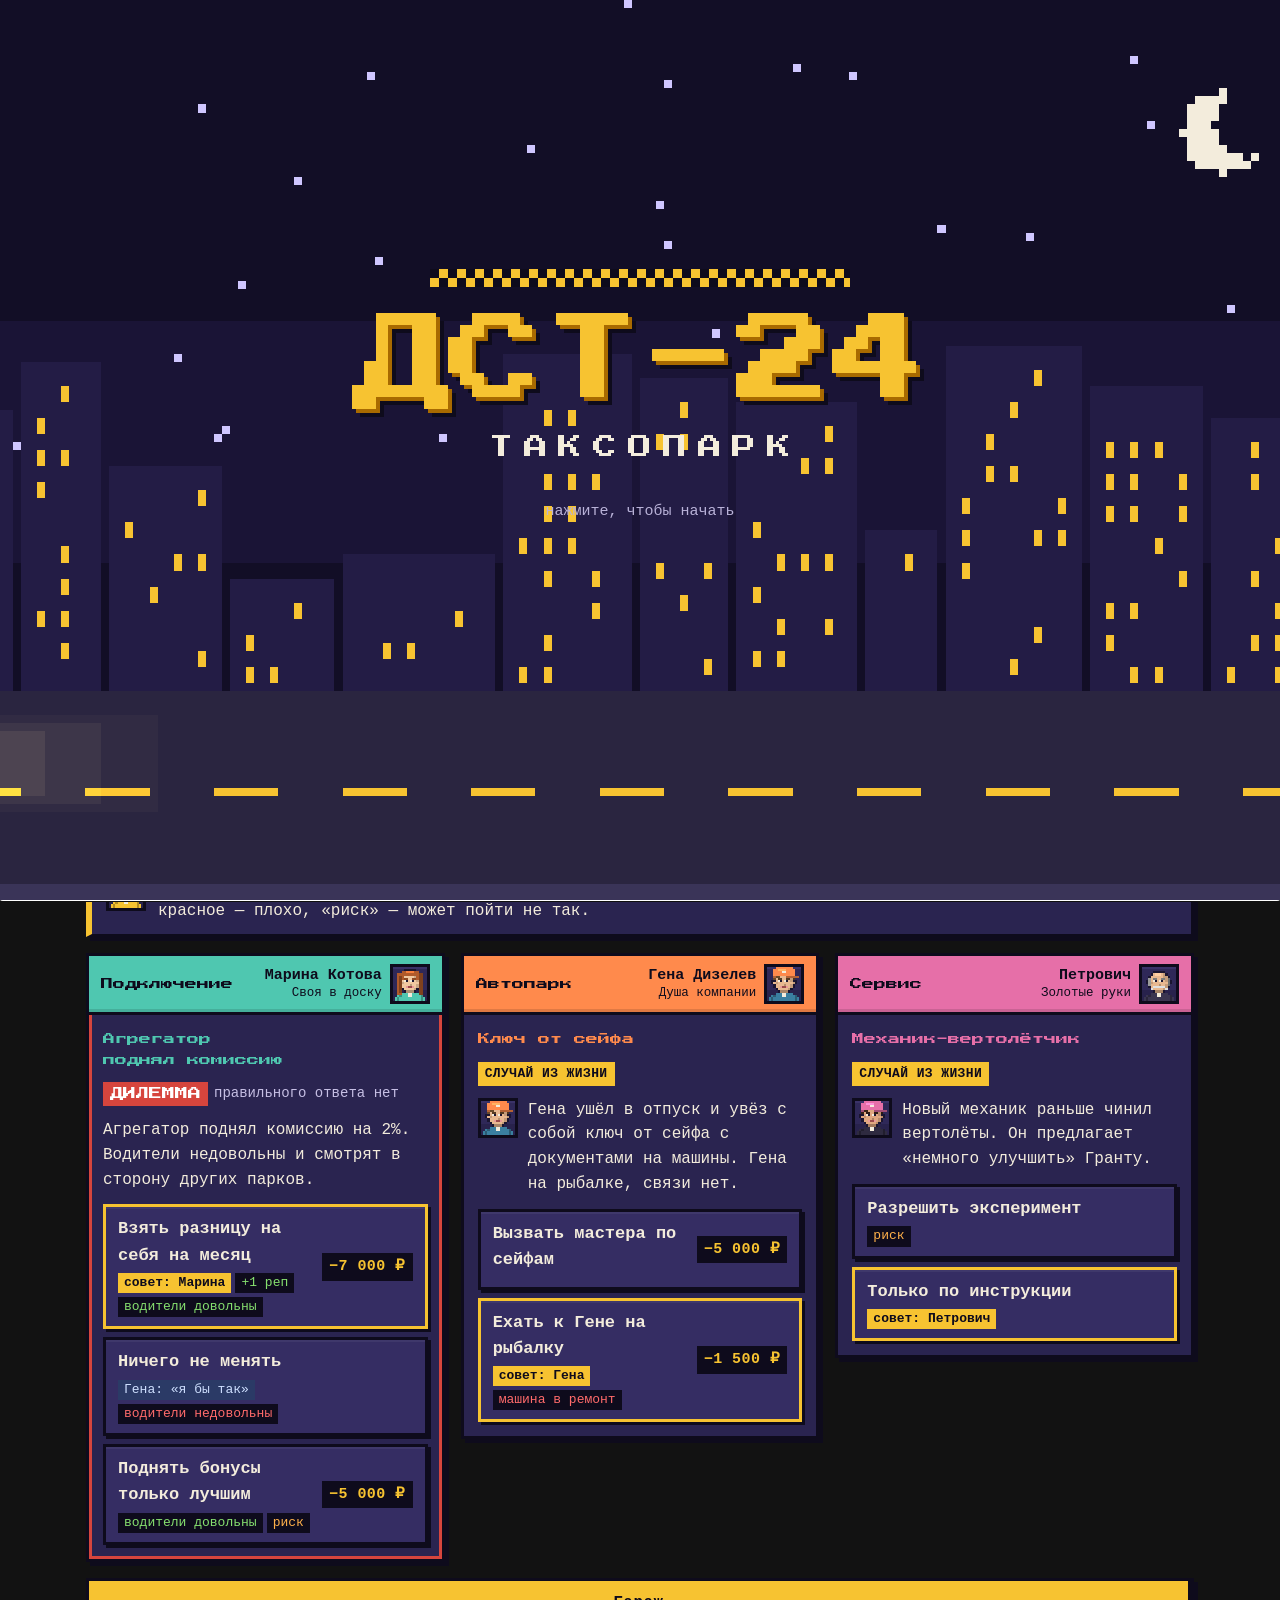
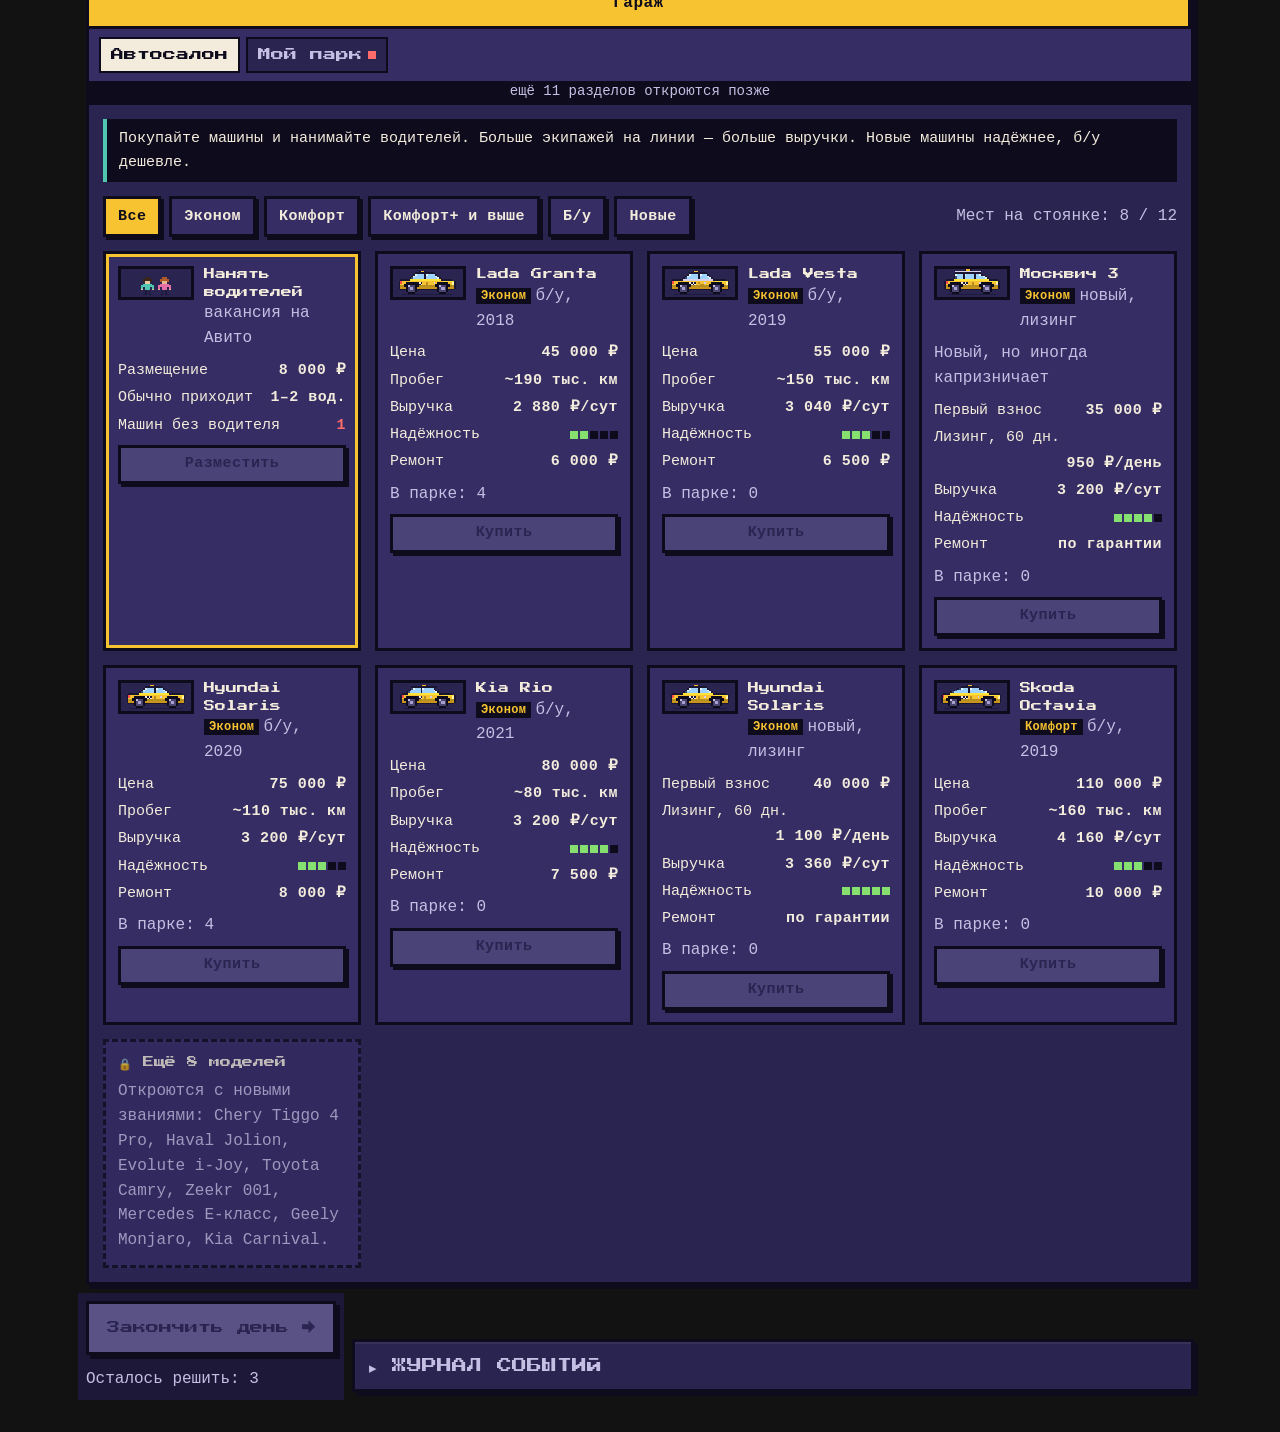
==== commit 76b8546f: "Обновление 29: игра сама догоняет новую версию Раньше выпуск доезжал только до тех, кто закрыл и сно" ====
--- a/index.html
+++ b/index.html
@@ -75,6 +75,5 @@
 <script src="js/online.js"></script>
 <script src="js/main.js"></script>
 
-<script>if("serviceWorker" in navigator)window.addEventListener("load",()=>navigator.serviceWorker.register("sw.js").catch(()=>{}));</script>
 </body>
 </html>
--- a/css/game.css
+++ b/css/game.css
@@ -462,3 +462,18 @@
 .tag,.chip{max-width:100%}
 .choice span:first-child{min-width:0}
 @media (prefers-reduced-motion:reduce){*{animation:none!important;transition:none!important}}
+
+/* ---- холдинг ---- */
+.hsum{display:grid;grid-template-columns:repeat(2,1fr);gap:8px}.hsum div{background:var(--panel-2);border:3px solid var(--edge);padding:8px;display:grid;gap:2px;min-width:0}
+.hsum b{font-family:var(--f-display);font-size:12px;color:var(--taxi);overflow-wrap:anywhere}.hsum span{color:var(--muted);font-size:14px}
+.htree{display:grid;grid-template-columns:repeat(3,1fr);gap:8px}.htcol{display:grid;gap:6px;align-content:start;min-width:0}
+.htcol h3{font-size:10px;margin:0}.htcol small{color:var(--muted)}
+.hstep{display:grid;gap:4px;background:var(--panel);border:3px solid var(--edge);padding:8px;font-size:14px;min-width:0;overflow-wrap:anywhere}
+.hstep b{font-family:var(--f-display);font-size:9px;color:var(--muted)}.hstep em{font-style:normal;color:var(--muted);font-size:13px}
+.hstep.own{background:var(--taxi);color:var(--edge)}.hstep.own b,.hstep.own em{color:var(--edge)}
+.hstep.next{border-color:var(--taxi)}.hstep.wait{opacity:.8}.hstep.lock{opacity:.5}.hstep .buy{min-height:44px;white-space:normal}.hstep .buy:disabled{background:#5a5285;color:var(--panel)}
+.hmap{display:grid;grid-template-columns:repeat(3,1fr);gap:8px}.hcityc{background:var(--panel-2);border:3px solid var(--edge);padding:6px;display:grid;gap:4px;align-content:start;min-width:0}
+.hcityc.lk{opacity:.7}.hcity{width:100%;height:auto;image-rendering:pixelated;border:2px solid var(--edge)}
+.hcn{display:flex;justify-content:space-between;gap:4px;align-items:center}.hcn b{font-family:var(--f-display);font-size:8px;line-height:1.5;color:var(--taxi)}.hmed{font-size:18px}
+.hcityc .note{font-size:13px;margin:0;overflow-wrap:anywhere}.hcityc .tx{color:var(--taxi)}
+@media(max-width:700px){.htree,.hmap{grid-template-columns:1fr}.hcity{height:84px}.hsum{grid-template-columns:repeat(2,1fr)}}
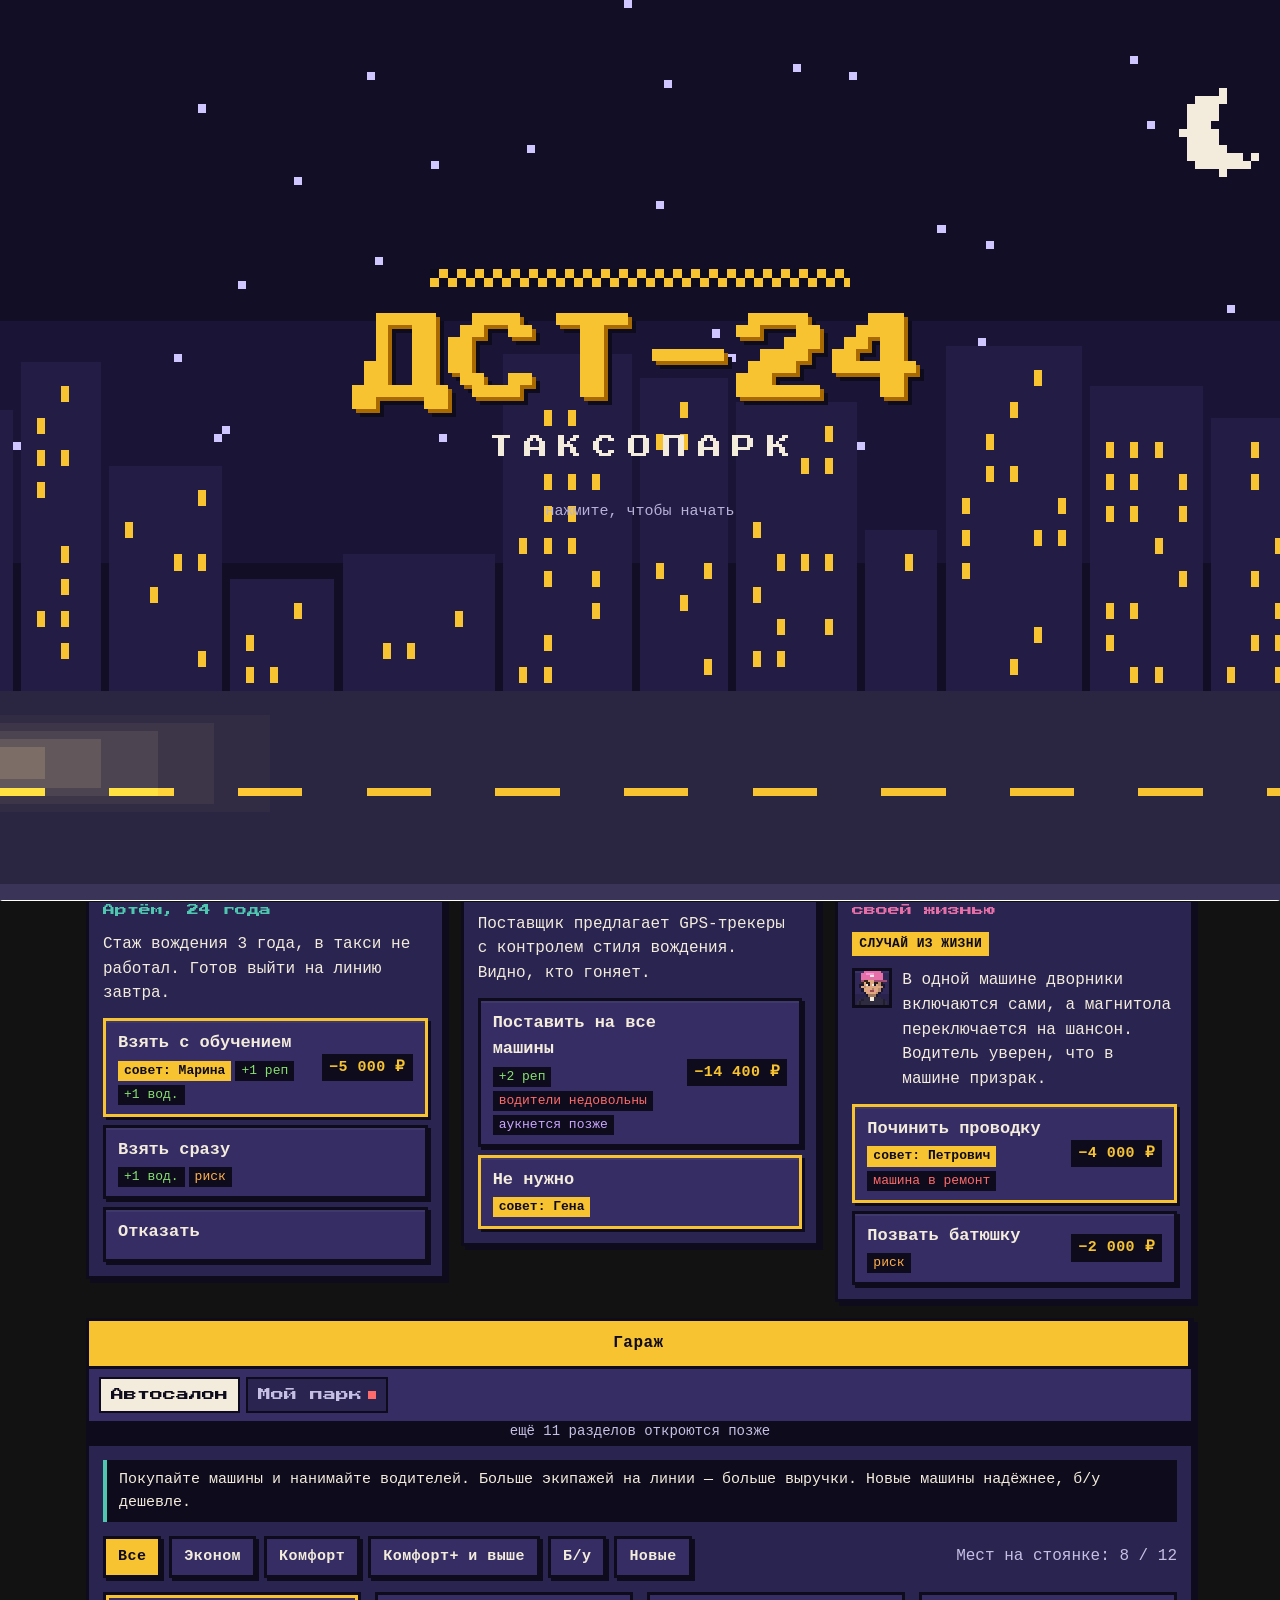
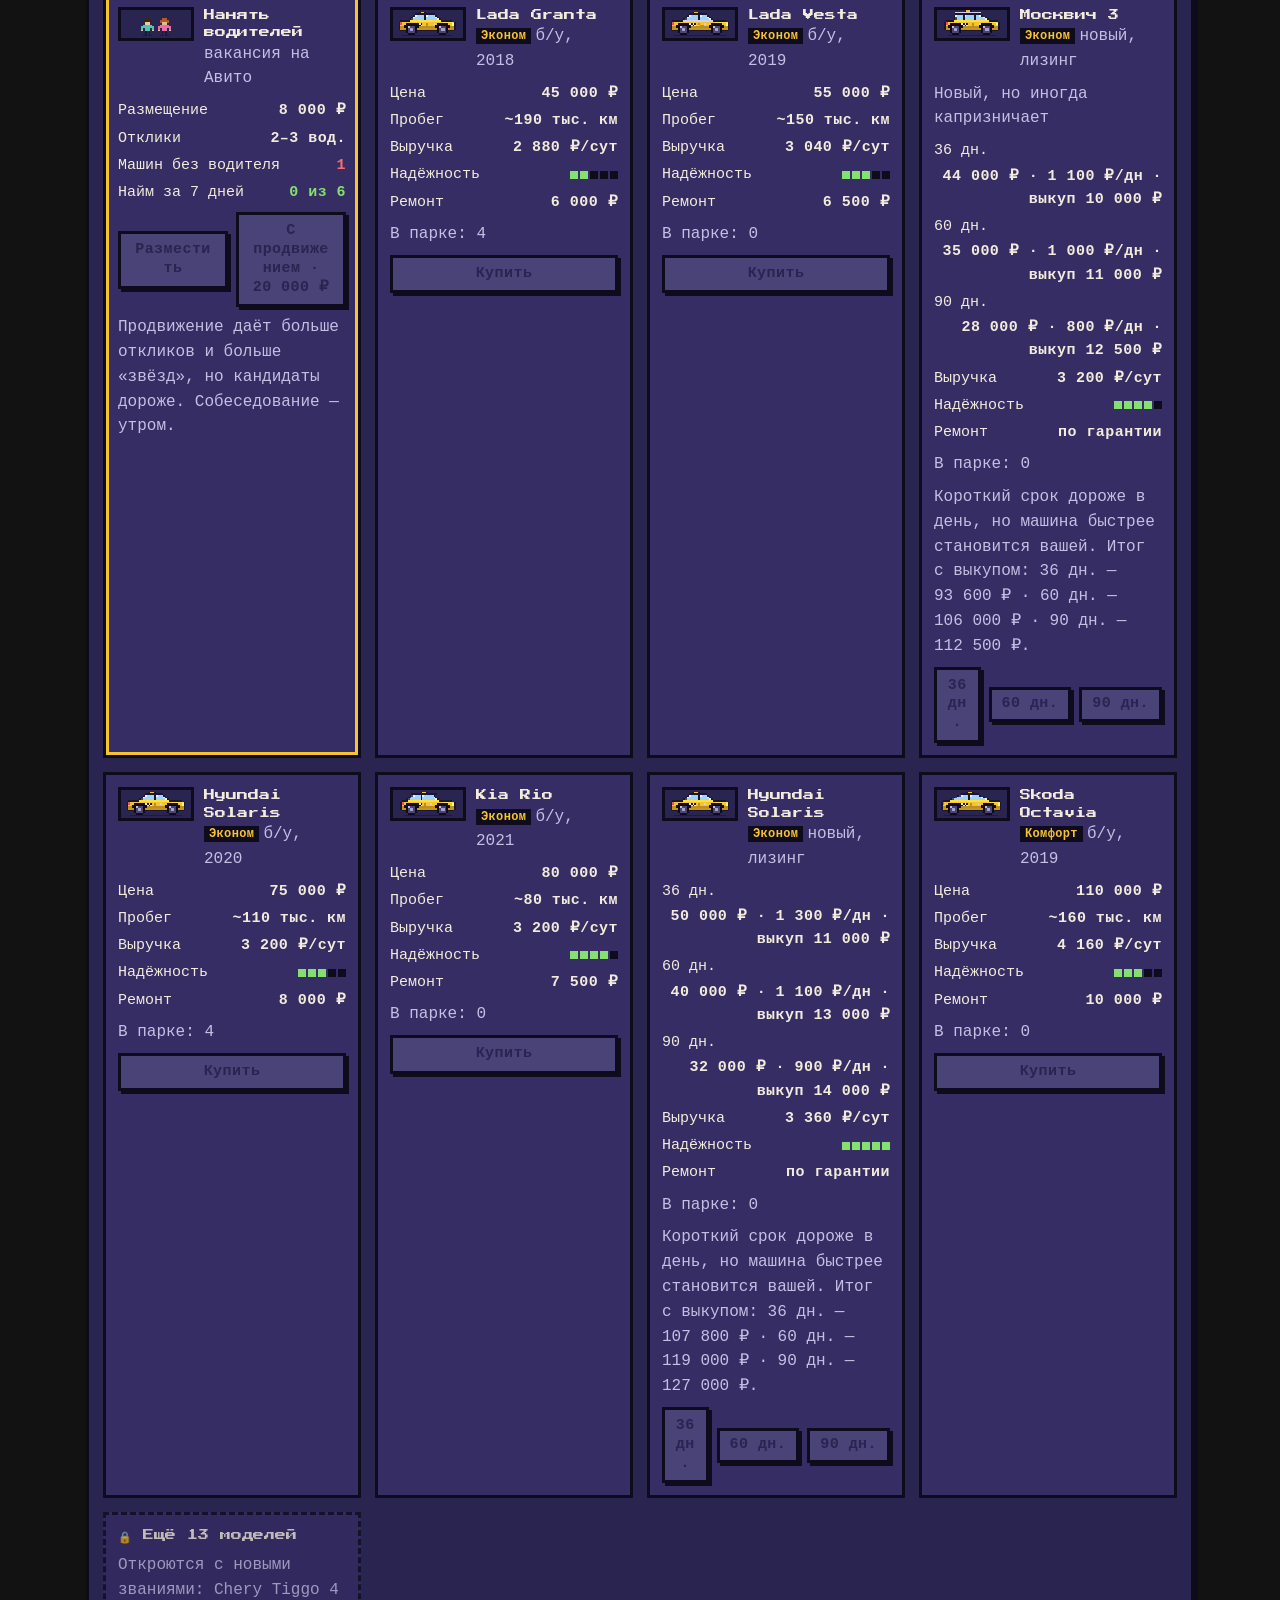
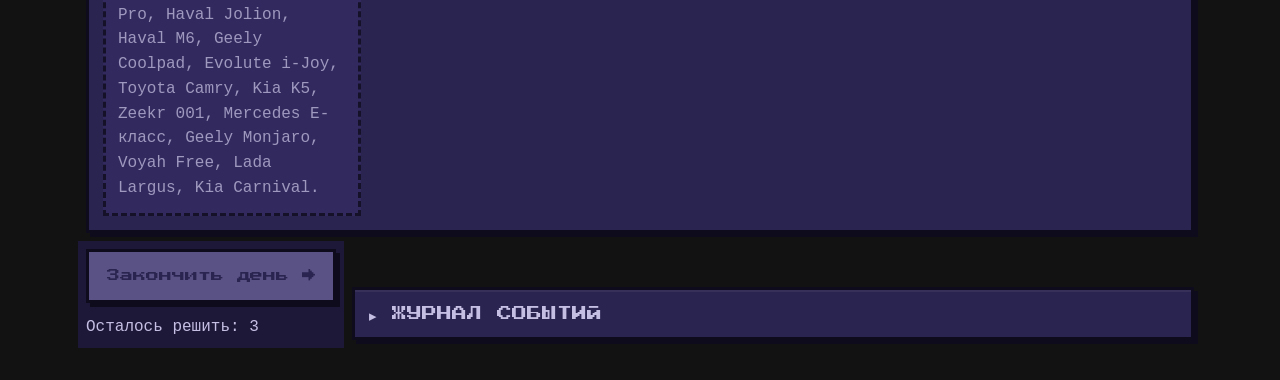
==== commit 75afa493: "Графика: спрайты CARS2 вынесены в js/cars.js — кузова правит отдельный чат, рендерер остаётся в art." ====
--- a/index.html
+++ b/index.html
@@ -70,6 +70,7 @@
 <script src="js/day.js"></script>
 <script src="js/minigames.js"></script>
 <script src="js/ui.js"></script>
+<script src="js/cars.js"></script>
 <script src="js/art.js"></script>
 <script src="js/sim.js"></script>
 <script src="js/online.js"></script>
--- a/css/game.css
+++ b/css/game.css
@@ -235,7 +235,7 @@
 .logo-c{width:32px;height:32px;flex:none}
 .logo-c.sm{width:16px;height:16px;display:inline-block;vertical-align:-3px;margin-right:4px}
 #ownerC{width:40px;height:40px}
-.mapc{width:100%;max-width:640px;height:auto;aspect-ratio:16/9;border:3px solid var(--edge);margin:0 auto}
+.mapc{width:100%;max-width:480px;height:auto;aspect-ratio:16/9;image-rendering:pixelated;border:3px solid var(--edge);margin:0 auto;cursor:pointer}
 .sw{display:inline-block;width:12px;height:12px;border:2px solid var(--edge);margin-right:5px;vertical-align:-2px}
 .chart{width:100%;height:auto;display:block}
 .paper{background:#efe6cf;color:#2a2018;padding:16px 18px;border:3px solid var(--edge);display:grid;gap:8px;font-family:"PT Mono",monospace}
@@ -260,6 +260,13 @@
 .newdot{display:inline-block;width:8px;height:8px;background:var(--bad);margin-left:6px;vertical-align:2px}
 .mtab-more{align-self:center;padding:0 12px;color:var(--muted);font-size:14px}
 .hintbox{background:var(--edge);border-left:4px solid var(--d1);padding:8px 12px;font-size:15px;color:var(--ink);max-width:none}
+/* ---- сводка обновлений ---- */
+.upd{background:var(--edge);border-left:4px solid var(--d1);padding:8px 12px;display:grid;gap:6px}
+.upd.old{background:var(--panel-2);border-left-color:var(--muted)}
+.upd h3{font-size:15px;color:var(--taxi)}
+.upd.old h3{color:var(--ink)}
+.upd ul{margin:0;padding-left:18px;display:grid;gap:4px;font-size:15px;color:var(--ink)}
+.upd li::marker{color:var(--muted)}
 .bignet{font-family:var(--f-display);font-size:26px;text-align:center;padding:6px 0}
 .more summary{cursor:pointer;color:var(--taxi);font-size:15px;padding:6px 0}
 .more[open] summary{margin-bottom:8px}
